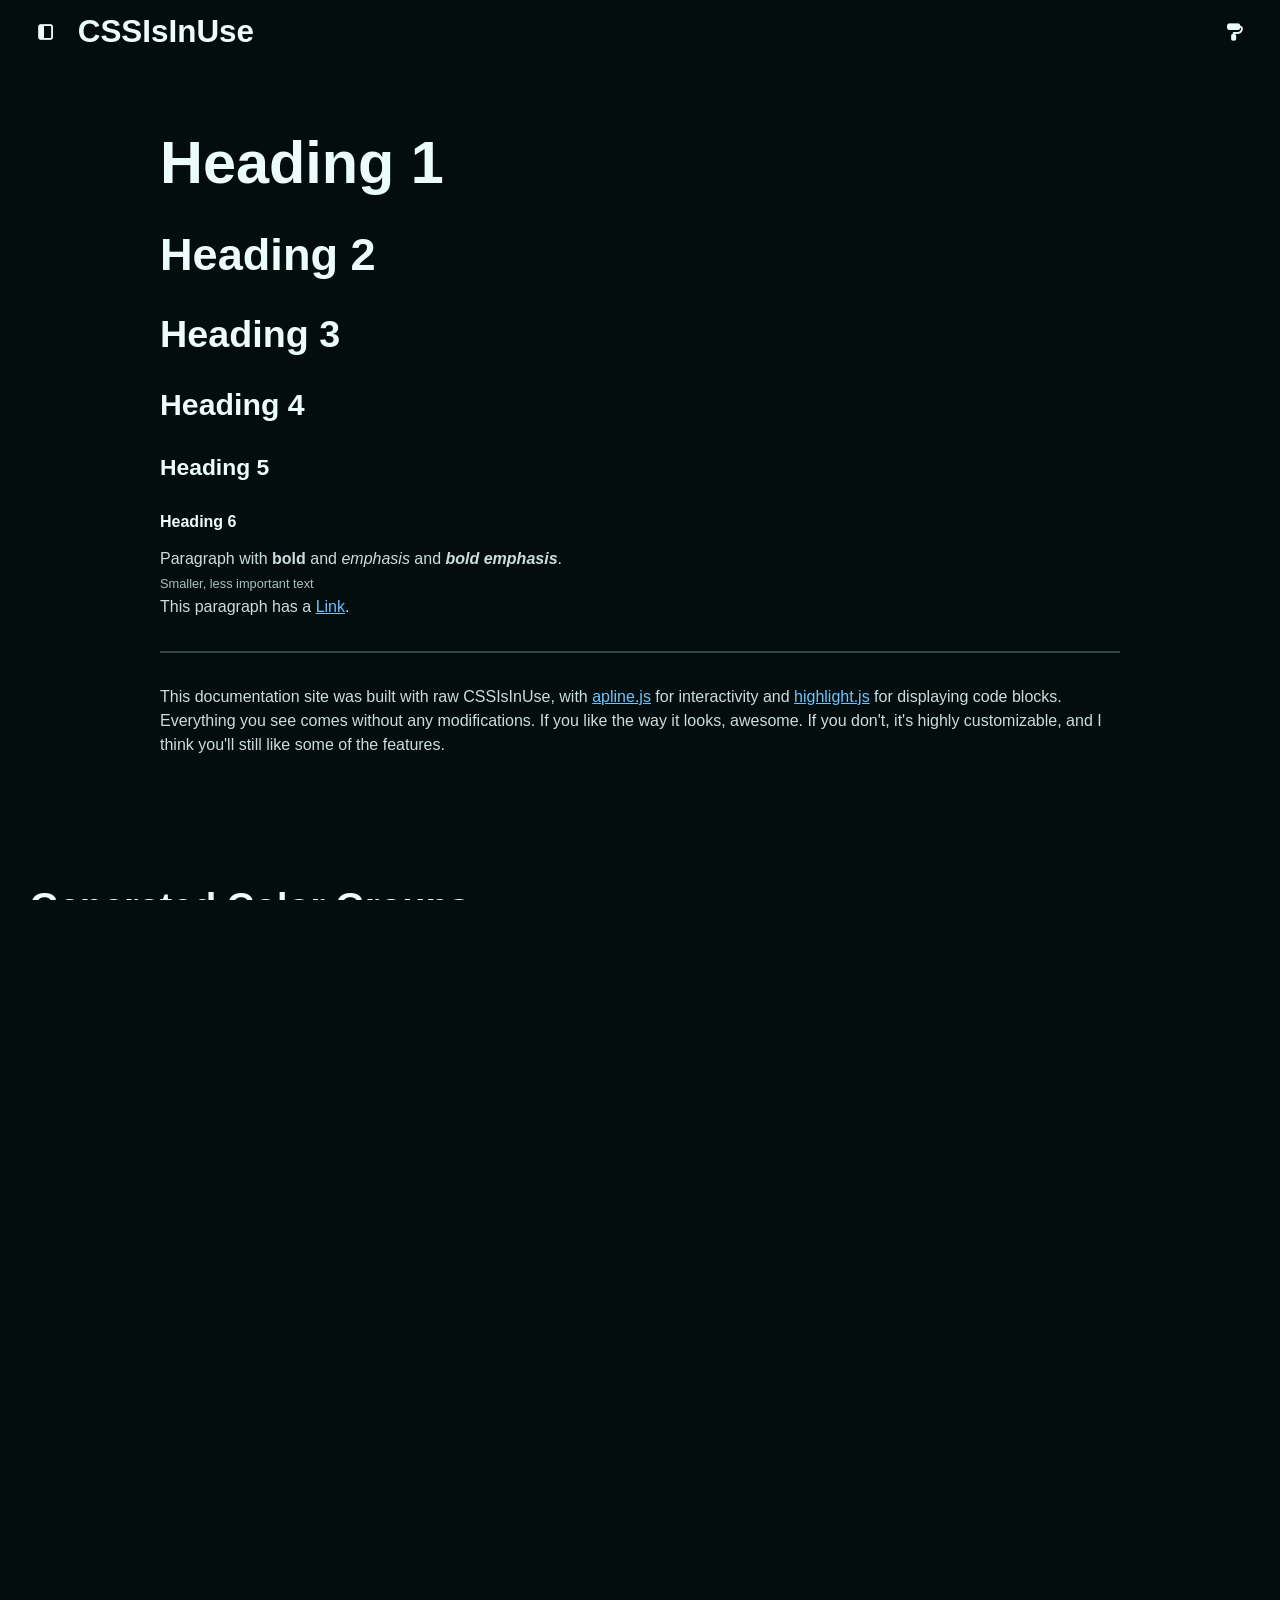
==== kitchen.html @ c2ffe7cc "begin setting up docs" ====
<!DOCTYPE html>
<html lang="en">
  <head>
      <meta charset="UTF-8">
      <meta name="viewport" content="width=device-width, initial-scale=1, shrink-to-fit=no">
      <title>Kitchen Sink</title>
      <link rel="preconnect" href="https://use.typekit.net">
      <link rel="preload" href="https://use.typekit.net/jfz2jeu.css" as="style">
      <link rel="stylesheet" href="https://use.typekit.net/jfz2jeu.css">
      <script src="https://cdn.jsdelivr.net/npm/choices.js/public/assets/scripts/choices.min.js"></script>

      <link rel="stylesheet" href="main.css">
      <link rel="stylesheet" href="integrations.css">

      <script defer src="https://cdn.jsdelivr.net/npm/alpinejs@3.x.x/dist/cdn.min.js"></script>

      <script src="https://cdn.jsdelivr.net/gh/highlightjs/cdn-release@11.12.0/build/highlight.min.js"></script>
      <script src="https://cdn.jsdelivr.net/gh/highlightjs/cdn-release@11.12.0/build/languages/xml.min.js"></script>
      <script src="https://cdn.jsdelivr.net/gh/highlightjs/cdn-release@11.12.0/build/languages/scss.min.js"></script>
      <script>hljs.highlightAll();</script>
      <style>
        .paint {
          padding: var(--padding-base);
          font-weight: bold;
        }
      </style>
  </head>
  <body
    x-data="{ theme: 'dark', scheme: 'default', sidebarOpen: false, sidebarFull: false, current: window.location.hash.substring(1) || 'home' }"
    x-init="sidebarFull = window.innerWidth < 608; if ( sidebarOpen && window.innerWidth < 608 ) { sidebarOpen = false }"
    @resize.window="sidebarFull = window.innerWidth < 608"
    :data-theme="theme"
    :data-scheme="scheme"
  >

    <header class="header">
      <nav class="nav">
        <div class='nav-item'>
          <button
            class="button is-ghost is-icon"
            aria-label="Toggle Sidebar"
            @click="sidebarOpen = !sidebarOpen">
            <span class="icon"><i class="ti ti-layout-sidebar-filled"></i></span></button>
          <button class="logo" @click="current = 'home'">CSSIsInUse</button>
        </div>
        <div class="nav-item">
          <button 
            class="button is-ghost is-icon" 
            aria-label="Toggle Light/Dark Mode" 
            @click="theme = theme === 'light' ? 'dark' : 'light'">
            <span class="icon">
              <i :class="theme === 'light' ? 'ti ti-moon-filled' : 'ti ti-sun-high-filled'"></i>
            </span>
          </button>
          <button
            class="button is-ghost is-icon"
            aria-label="Toggle Color Scheme" 
            @click="scheme = scheme === 'default' ? 'olive' : 'default'">
            <span class="icon"><i class="ti ti-paint-filled"></i></span>
          </button>
        </div>
      </nav>
    </header>

    <main
      class="has-sidebar"
      :class="{ 'open': sidebarOpen, 'full': sidebarFull }"
    >
      <aside id="main-sidebar" class="sidebar">
        <p>Sidebar!</p>
      </aside>

      <div class="main">
        
        <section class="section">
          <div class="container">
            <h1>Heading 1</h1>
            <h2>Heading 2</h2>
            <h3>Heading 3</h3>
            <h4>Heading 4</h4>
            <h5>Heading 5</h5>
            <h6>Heading 6</h6>
            <p>Paragraph with <strong>bold</strong> and <em>emphasis</em> and <strong><em>bold emphasis</em></strong>.</p>
            <p><small>Smaller, less important text</small></p>
            <p>This paragraph has a <a href="#">Link</a>.</p>
            <hr>
            <p>This documentation site was built with raw CSSIsInUse, with <a href="alpinejs.dev/" target="_blank">apline.js</a> for interactivity and <a href="https://highlightjs.org" target="_blank">highlight.js</a> for displaying code blocks.</p>
            <p>Everything you see comes without any modifications. If you like the way it looks, awesome. If you don't, it's highly customizable, and I think you'll still like some of the features.
          </div>
        </section>

        <section class="section">
          <div class="container is-large">
            <h3>Generated Color Groups</h3>
            <div class="block" style="display:grid; grid-template-columns: repeat(8, 1fr); gap: var(--padding-xs); overflow-x:auto;">
              <span class="paint" style="background-color: var(--base-base); color: var(--base-strong);">Base Base</span>
              <span class="paint" style="background-color: var(--base-menu); color: var(--base-strong);">Base Menu</span>
              <span class="paint" style="background-color: var(--base-element); color: var(--base-strong);">Base Element</span>
              <span class="paint" style="background-color: var(--base-top); color: var(--base-strong);">Base Top</span>
              <span class="paint" style="background-color: var(--base-color); color: var(--base-100);">Base Color</span>
              <span class="paint" style="background-color: var(--base-weak); color: var(--base-base);">Base Weak</span>
              <span class="paint" style="background-color: var(--base-text); color: var(--base-base);">Base Text</span>
              <span class="paint" style="background-color: var(--base-strong); color: var(--base-base);">Base Strong</span>

              <span class="paint" style="background-color: var(--primary-base); color: var(--primary-strong);">Primary Base</span>
              <span class="paint" style="background-color: var(--primary-menu); color: var(--primary-strong);">Primary Menu</span>
              <span class="paint" style="background-color: var(--primary-element); color: var(--primary-strong);">Primary Element</span>
              <span class="paint" style="background-color: var(--primary-top); color: var(--primary-strong);">Primary Top</span>
              <span class="paint" style="background-color: var(--primary-color); color: var(--primary-100);">Primary Color</span>
              <span class="paint" style="background-color: var(--primary-weak); color: var(--primary-base);">Primary Weak</span>
              <span class="paint" style="background-color: var(--primary-text); color: var(--primary-base);">Primary Text</span>
              <span class="paint" style="background-color: var(--primary-strong); color: var(--primary-base);">Primary Strong</span>

              <span class="paint" style="background-color: var(--info-base); color: var(--info-strong);">Info Base</span>
              <span class="paint" style="background-color: var(--info-menu); color: var(--info-strong);">Info Menu</span>
              <span class="paint" style="background-color: var(--info-element); color: var(--info-strong);">Info Element</span>
              <span class="paint" style="background-color: var(--info-top); color: var(--info-strong);">Info Top</span>
              <span class="paint" style="background-color: var(--info-color); color: var(--info-100);">Info Color</span>
              <span class="paint" style="background-color: var(--info-weak); color: var(--info-base);">Info Weak</span>
              <span class="paint" style="background-color: var(--info-text); color: var(--info-base);">Info Text</span>
              <span class="paint" style="background-color: var(--info-strong); color: var(--info-base);">Info Strong</span>

              <span class="paint" style="background-color: var(--warning-base); color: var(--warning-strong);">Warning Base</span>
              <span class="paint" style="background-color: var(--warning-menu); color: var(--warning-strong);">Warning Menu</span>
              <span class="paint" style="background-color: var(--warning-element); color: var(--warning-strong);">Warning Element</span>
              <span class="paint" style="background-color: var(--warning-top); color: var(--warning-strong);">Warning Top</span>
              <span class="paint" style="background-color: var(--warning-color); color: var(--warning-100);">Warning Color</span>
              <span class="paint" style="background-color: var(--warning-weak); color: var(--warning-base);">Warning Weak</span>
              <span class="paint" style="background-color: var(--warning-text); color: var(--warning-base);">Warning Text</span>
              <span class="paint" style="background-color: var(--warning-strong); color: var(--warning-base);">Warning Strong</span>

              <span class="paint" style="background-color: var(--danger-base); color: var(--danger-strong);">Danger Base</span>
              <span class="paint" style="background-color: var(--danger-menu); color: var(--danger-strong);">Danger Menu</span>
              <span class="paint" style="background-color: var(--danger-element); color: var(--danger-strong);">Danger Element</span>
              <span class="paint" style="background-color: var(--danger-top); color: var(--danger-strong);">Danger Top</span>
              <span class="paint" style="background-color: var(--danger-color); color: var(--danger-100);">Danger Color</span>
              <span class="paint" style="background-color: var(--danger-weak); color: var(--danger-base);">Danger Weak</span>
              <span class="paint" style="background-color: var(--danger-text); color: var(--danger-base);">Danger Text</span>
              <span class="paint" style="background-color: var(--danger-strong); color: var(--danger-base);">Danger Strong</span>

              <span class="paint" style="background-color: var(--success-base); color: var(--success-strong);">Success Base</span>
              <span class="paint" style="background-color: var(--success-menu); color: var(--success-strong);">Success Menu</span>
              <span class="paint" style="background-color: var(--success-element); color: var(--success-strong);">Success Element</span>
              <span class="paint" style="background-color: var(--success-top); color: var(--success-strong);">Success Top</span>
              <span class="paint" style="background-color: var(--success-color); color: var(--success-100);">Success Color</span>
              <span class="paint" style="background-color: var(--success-weak); color: var(--success-base);">Success Weak</span>
              <span class="paint" style="background-color: var(--success-text); color: var(--success-base);">Success Text</span>
              <span class="paint" style="background-color: var(--success-strong); color: var(--success-base);">Success Strong</span>

              <span class="paint" style="background-color: var(--greyscale-base); color: var(--greyscale-strong);">Greyscale Base</span>
              <span class="paint" style="background-color: var(--greyscale-menu); color: var(--greyscale-strong);">Greyscale Menu</span>
              <span class="paint" style="background-color: var(--greyscale-element); color: var(--greyscale-strong);">Greyscale Element</span>
              <span class="paint" style="background-color: var(--greyscale-top); color: var(--greyscale-strong);">Greyscale Top</span>
              <span class="paint" style="background-color: var(--greyscale-color); color: var(--greyscale-100);">Greyscale Color</span>
              <span class="paint" style="background-color: var(--greyscale-weak); color: var(--greyscale-base);">Greyscale Weak</span>
              <span class="paint" style="background-color: var(--greyscale-text); color: var(--greyscale-base);">Greyscale Text</span>
              <span class="paint" style="background-color: var(--greyscale-strong); color: var(--greyscale-base);">Greyscale Strong</span>
            </div>
            <h3>Hardcoded Variable Colors</h3>
            <div class="block" style="display:grid; grid-template-columns: repeat(8, 1fr); gap: var(--padding-xs); overflow-x:auto;">
              <span class="paint" style="background-color: var(--black); color: var(--white);">Black</span>
              <span class="paint" style="background-color: var(--white); color: var(--black);">White</span>
            </div>
            <h3>Unused Generated Colors</h3>
            <div class="block" style="display:grid; grid-template-columns: repeat(8, 1fr); gap: var(--padding-xs); overflow-x:auto;">
              <span class="paint" style="background-color: var(--base-muted); color: var(--base-strong);">Base Muted</span>
              <span class="paint" style="background-color: var(--base-vivid); color: var(--base-base);">Base Vivid</span>
              <span class="paint" style="background-color: var(--primary-muted); color: var(--primary-strong);">Primary Muted</span>
              <span class="paint" style="background-color: var(--primary-vivid); color: var(--primary-base);">Primary Vivid</span>
              <span class="paint" style="background-color: var(--info-muted); color: var(--info-strong);">Info Muted</span>
              <span class="paint" style="background-color: var(--info-vivid); color: var(--info-base);">Info Vivid</span>
              <span class="paint" style="background-color: var(--warning-muted); color: var(--warning-strong);">Warning Muted</span>
              <span class="paint" style="background-color: var(--warning-vivid); color: var(--warning-base);">Warning Vivid</span>
              <span class="paint" style="background-color: var(--danger-muted); color: var(--danger-strong);">Danger Muted</span>
              <span class="paint" style="background-color: var(--danger-vivid); color: var(--danger-base);">Danger Vivid</span>
              <span class="paint" style="background-color: var(--success-muted); color: var(--success-strong);">Success Muted</span>
              <span class="paint" style="background-color: var(--success-vivid); color: var(--success-base);">Success Vivid</span>
              <span class="paint" style="background-color: var(--greyscale-muted); color: var(--greyscale-strong);">Greyscale Muted</span>
              <span class="paint" style="background-color: var(--greyscale-vivid); color: var(--greyscale-base);">Greyscale Vivid</span>
            </div>
          </div>
        </section>
        
        

        <section class="section is-small">
          <h3>Cards</h3>
          <div class="container">
            <h4>Colored</h4>
            <div class="columns">
              <div class="card">
                <p>This is a card</p>
              </div>
              <div class="card is-top">
                <p>This is a card</p>
              </div>
              <div class="card is-primary">
                <p>This is a card</p>
              </div>
              <div class="card is-primary is-top">
                <p>This is a card</p>
              </div>
              <div class="card is-info">
                <p>This is a card</p>
              </div>
              <div class="card is-info is-top">
                <p>This is a card</p>
              </div>
              <div class="card is-warning">
                <p>This is a card</p>
              </div>
              <div class="card is-warning is-top">
                <p>This is a card</p>
              </div>
              <div class="card is-danger">
                <p>This is a card</p>
              </div>
              <div class="card is-danger is-top">
                <p>This is a card</p>
              </div>
              <div class="card is-success">
                <p>This is a card</p>
              </div>
              <div class="card is-success is-top">
                <p>This is a card</p>
              </div>
              <div class="card is-greyscale">
                <p>This is a card</p>
              </div>
              <div class="card is-greyscale is-top">
                <p>This is a card</p>
              </div>
            </div>
            <h4>XS Padding</h4>
            <div class="card is-info is-top is-xs">
              <p>A card can have any element inside of it</p>
            </div>
            <h4>Small Padding</h4>
            <div class="card is-success is-small group is-centered">
              <p>Including a </p> <button class="button">Button</button>
            </div>
            <h4>Large Padding</h4>
            <div class="card is-warning is-top is-large group">
              <p>Or a </p> <span class="chip is-danger">Chip</span>
            </div>
            <h4>XL Padding</h4>
            <div class="card is-primary is-xl">
              <p>Or whatever else!</p>
            </div>
          </div>
        </section>

        <section class="section is-small">
          <h3>Icons</h3>
          <div class="container is-min">
            <h4>Inherit/Strong/Text/Weak/Color</h4>
            <div class="group">
              <div class="icon"><i class="ti ti-user-filled"></i></div>
              <div class="icon is-strong"><i class="ti ti-user-filled"></i></div>
              <div class="icon is-text"><i class="ti ti-user-filled"></i></div>
              <div class="icon is-weak"><i class="ti ti-user-filled"></i></div>
              <div class="icon is-color"><i class="ti ti-user-filled"></i></div>
            </div>
            <h4>Colors</h4>
            <div class="group">
              <div class="icon is-info is-weak"><i class="ti ti-user-filled"></i></div>
              <div class="icon is-primary is-strong"><i class="ti ti-user-filled"></i></div>
              <div class="icon is-warning is-text"><i class="ti ti-user-filled"></i></div>
              <div class="icon is-danger is-weak"><i class="ti ti-user-filled"></i></div>
              <div class="icon is-success is-color"><i class="ti ti-user-filled"></i></div>
            </div>
            <h4>Small</h4>
            <div class="group">
              <div class="icon is-primary is-color is-small"><i class="ti ti-user-filled"></i></div>
              <div class="icon is-warning is-text is-small"><i class="ti ti-user-filled"></i></div>
              <div class="icon is-success is-weak is-small"><i class="ti ti-user-filled"></i></div>
              <div class="icon is-info is-color is-small"><i class="ti ti-user-filled"></i></div>
            </div>
            <h4>Large</h4>
            <div class="group">
              <div class="icon is-primary is-color is-large"><i class="ti ti-user-filled"></i></div>
              <div class="icon is-warning is-text is-large"><i class="ti ti-user-filled"></i></div>
              <div class="icon is-success is-weak is-large"><i class="ti ti-user-filled"></i></div>
              <div class="icon is-info is-color is-large"><i class="ti ti-user-filled"></i></div>
            </div>
            <h4>XL</h4>
            <div class="group">
              <div class="icon is-primary is-color is-xl"><i class="ti ti-user-filled"></i></div>
              <div class="icon is-warning is-text is-xl"><i class="ti ti-user-filled"></i></div>
              <div class="icon is-success is-weak is-xl"><i class="ti ti-user-filled"></i></div>
              <div class="icon is-info is-color is-xl"><i class="ti ti-user-filled"></i></div>
            </div>
          </div>
        </section>

        <section class="section is-small">
          <h3>Buttons</h3>
          <div class="container">
            <h4>Colored</h4>
            <div class="group">
              <button class="button">Button</button>
              <button class="button" disabled>Button</button>

              <button class="button is-primary">Button</button>
              <button class="button is-primary" disabled>Button</button>

              <button class="button is-info">Button</button>
              <button class="button is-info" disabled>Button</button>

              <button class="button is-warning">Button</button>
              <button class="button is-warning" disabled>Button</button>

              <button class="button is-danger">Button</button>
              <button class="button is-danger" disabled>Button</button>

              <button class="button is-success">Button</button>
              <button class="button is-success" disabled>Button</button>

              <button class="button is-greyscale">Button</button>
              <button class="button is-greyscale" disabled>Button</button>
            </div>
            <h4>Ghost</h4>
            <div class="group">
              <button class="button is-ghost">Button</button>
              <button class="button is-ghost" disabled>Button</button>
              <button class="button is-ghost is-info">Button</button>
            </div>
            <h4>Hoverable</h4>
            <div class="group">
              <button class="button is-hoverable">Button</button>
              <button class="button is-hoverable is-info" disabled>Button</button>
              <button class="button is-hoverable is-primary">Button</button>
            </div>
            <h4>Active</h4>
            <div class="group">
              <button class="button is-active">Button</button>
              <button class="button is-active is-warning" disabled>Button</button>
              <button class="button is-active is-success">Button</button>
              <button class="button is-ghost is-info is-active">Button</button>
            </div>
            <h4>Small</h4>
            <div class="group">
              <button class="button is-small">Button</button>
              <button class="button is-small" disabled>Button</button>
              <button class="button is-small is-primary">Button</button>
              <button class="button is-small is-ghost is-danger">Button</button>
              <button class="button is-small is-hoverable is-greyscale">Button</button>
              <button class="button is-small is-active is-success">Button</button>
            </div>
            <h4>Large</h4>
            <div class="group">
              <button class="button is-large">Button</button>
              <button class="button is-large" disabled>Button</button>
              <button class="button is-large is-primary">Button</button>
              <button class="button is-large is-ghost is-danger">Button</button>
              <button class="button is-large is-hoverable is-greyscale">Button</button>
              <button class="button is-large is-active is-success">Button</button>
            </div>
            <h4>XL</h4>
            <div class="group">
              <button class="button is-xl">Button</button>
              <button class="button is-xl" disabled>Button</button>
              <button class="button is-xl is-primary">Button</button>
              <button class="button is-xl is-ghost is-danger">Button</button>
              <button class="button is-xl is-hoverable is-greyscale">Button</button>
              <button class="button is-xl is-active is-success">Button</button>
            </div>
            <h4>Addons</h4>
            <div class="group has-addons">
              <button class="button">Button</button>
              <button class="button is-primary">Button</button>
              <button class="button is-warning" disabled>Button</button>
              <button class="button is-info is-ghost">Button</button>
              <button class="button is-success light">Button</button>
            </div>
            <h4>With Icon</h4>
            <div class="group">
              <button class="button"><span class=""><i class="ti ti-info-circle"></i></span> No .icon</button>
              <button class="button is-warning"><span class="icon"><i class="ti ti-info-circle"></i></span> No .group</button>
              <button class="button is-info"><span class="group"><span class="icon"><i class="ti ti-info-circle"></i></span>Has both!</span></button>
              <button class="button">
                <span class="group">
                  <span class="icon text-warning-500"><i class="ti ti-info-circle"></i>
                  </span>
                  <span>Custom Color</span>
                </span>
              </button>
            </div>
            <h4>Dark/Light Mode Switcher</h4>
            <div class="group has-addons">
              <button class="button is-small is-active"><span class="icon"><i class="ti ti-circle ti-dark"></i></span></button>
              <button class="button is-small is-hoverable"><span class="icon"><i class="ti ti-brightness-filled"></i></span></button>
              <button class="button is-small is-hoverable"><span class="icon"><i class="ti ti-circle-filled ti-light"></i></span></button>
            </div>
          </div>
        </section>

        <section class="section is-small">
          <h3>Inputs</h3>
          <div class="container is-small">
            <div class="field">
              <label for="example1" class="label">Default</label>
              <input id="example1" class="input">
            </div>
            <div class="field">
              <label for="example2" class="label">Disabled</label>
              <input id="example2" class="input" disabled>
            </div>
            <div class="field is-info">
              <label for="example3" class="label">Colored</label>
              <input id="example3" class="input">
            </div>
            <div class="field is-warning">
              <label for="example4" class="label">Notification</label>
              <input id="example4" class="input">
              <div class="notification quiet">
                <p>Some Warning</p>
              </div>
            </div>
            <div class="field is-primary">
              <label for="example5" class="label">Small</label>
              <input id="example5" class="input is-small">
            </div>
            <div class="field">
              <label for="example6" class="label">Password</label>
              <input id="example6" class="input" type="password">
            </div>
            <div class="field">
              <label for="example7" class="label">Addons</label>
              <div class="group has-addons no-wrap">
                <input id="example7" class="input" placeholder="First Name">
                <input id="example7" class="input" placeholder="Last Name">
                <button class="button is-info is-hoverable">Submit</button>
              </div>
            </div>
            <div class="field">
              <label for="ta-example-1" class="label">Textarea</label>
              <textarea id="ta-example-1" class="textarea"></textarea>
            </div>
            <div class="field is-info">
              <label for="ta-example-2" class="label">Textarea Small</label>
              <textarea id="ta-example-2" class="textarea is-small" placeholder="Placeholder Text"></textarea>
            </div>
            <div class="field">
              <label for="ta-example-3" class="label">Textarea Large</label>
              <textarea id="ta-example-3" class="textarea is-large" disabled>Already filled in text</textarea>
            </div>
            <div class="field">
              <label class="label" for="choices-multiple-remove-button">With remove button</label>
              <select
                class="form-control"
                name="choices-multiple-remove-button"
                id="choices-multiple-remove-button"
                placeholder="This is a placeholder"
                multiple
              >
                <option value="Choice 1" selected>Choice 1</option>
                <option value="Choice 2">Choice 2</option>
                <option value="Choice 3">Choice 3</option>
                <option value="Choice 4">Choice 4</option>
              </select>
            </div>
            <div class="field is-info">
              <label class="label" for="choices-multiple-groups">Option groups</label>
              <select
                class="form-control"
                name="choices-multiple-groups"
                id="choices-multiple-groups"
                placeholder="This is a placeholder"
                multiple
              >
                <option value="">Choose a city</option>
                <optgroup label="UK">
                  <option value="London">London</option>
                  <option value="Manchester">Manchester</option>
                  <option value="Liverpool">Liverpool</option>
                </optgroup>
                <optgroup label="FR">
                  <option value="Paris">Paris</option>
                  <option value="Lyon">Lyon</option>
                  <option value="Marseille">Marseille</option>
                </optgroup>
                <optgroup label="DE" disabled>
                  <option value="Hamburg">Hamburg</option>
                  <option value="Munich">Munich</option>
                  <option value="Berlin">Berlin</option>
                </optgroup>
                <optgroup label="US">
                  <option value="New York">New York</option>
                  <option value="Washington" disabled>Washington</option>
                  <option value="Michigan">Michigan</option>
                </optgroup>
                <optgroup label="SP">
                  <option value="Madrid">Madrid</option>
                  <option value="Barcelona">Barcelona</option>
                  <option value="Malaga">Malaga</option>
                </optgroup>
                <optgroup label="CA">
                  <option value="Montreal">Montreal</option>
                  <option value="Toronto">Toronto</option>
                  <option value="Vancouver">Vancouver</option>
                </optgroup>
              </select>
            </div>
            <div class="field">
              <label class="label" id="choices-single-default-label" for="choices-single-default">Default</label>
              <select
                class="form-control"
                data-trigger
                name="choices-single-default"
                id="choices-single-default"
                placeholder="This is a search placeholder"
              >
                <option value="">This is a placeholder</option>
                <option value="Choice 1">Choice 1</option>
                <option value="Choice 2">Choice 2</option>
                <option value="Choice 3">Choice 3</option>
              </select>
            </div>
            <div class="field">
              <label class="checkbox">
                <input type="checkbox" />
                Remember me
              </label>
            </div>
            <div class="field">
              <label class="radio">
                <input type="radio" />
                Don't Remember Me
              </label>
            </div>
            <div class="field">
              <div class="group is-large-gap">
                <label class="checkbox is-primary">
                  <input type="checkbox" checked/>
                  Checkbox 1
                </label>
                <label class="checkbox" disabled>
                  <input type="checkbox" checked disabled />
                  Checkbox 2
                </label>
                <label class="checkbox is-info">
                  <input type="checkbox" checked />
                  Checkbox 3
                </label>
              </div>
            </div>
            <div class="field">
              <div class="group is-large-gap">
                <label class="radio is-primary">
                  <input type="radio" name="barfoo" checked />
                  Radio 1
                </label>
                <label class="radio" disabled>
                  <input type="radio" name="barfoo" disabled />
                  Radio 2
                </label>
                <label class="radio is-info">
                  <input type="radio" name="barfoo" />
                  Radio 3
                </label>
              </div>
            </div>
          </div>
          <script>
            document.addEventListener('DOMContentLoaded', function() {
              var genericExamples = document.querySelectorAll('[data-trigger]');
              for (i = 0; i < genericExamples.length; ++i) {
                var element = genericExamples[i];
                new Choices(element, {
                  allowHTML: true,
                  placeholderValue: 'This is a placeholder set in the config',
                  searchPlaceholderValue: 'This is a search placeholder',
                });
              }

              var multipleDefault = new Choices(
                document.getElementById('choices-multiple-groups'),
                { allowHTML: true }
              );

              var multipleCancelButton = new Choices(
                '#choices-multiple-remove-button',
                {
                  allowHTML: true,
                  removeItemButton: true,
                }
              );
            });
          </script>
        </section>

        <section class="section is-small">
          <h3>Tables</h3>
          <div class="container">
            <h4>Colored</h4>
            <div class="columns">
              <table>
                <thead>
                  <tr>
                    <th>Header 1</th>
                    <th>Header 2</th>
                    <th>Header 3</th>
                  </tr>
                </thead>
                <tbody>
                  <tr>
                    <td>Test Data 1</td>
                    <td>Test Data 2</td>
                    <td>Test Data 3</td>
                  </tr>
                  <tr>
                    <td>Test Data 1</td>
                    <td>Test Data 2</td>
                    <td>Test Data 3</td>
                  </tr>
                </tbody>
                <tfoot>
                  <tr>
                    <td>Foot 1</td>
                    <td>Foot 2</td>
                    <td>Foot 3</td>
                  </tr>
                </tfoot>
              </table>
              
              <table class="is-primary">
                <thead>
                  <tr>
                    <th>Header 1</th>
                    <th>Header 2</th>
                    <th>Header 3</th>
                  </tr>
                </thead>
                <tbody>
                  <tr>
                    <td>Test Data 1</td>
                    <td>Test Data 2</td>
                    <td>Test Data 3</td>
                  </tr>
                  <tr>
                    <td>Test Data 1</td>
                    <td>Test Data 2</td>
                    <td>Test Data 3</td>
                  </tr>
                </tbody>
                <tfoot>
                  <tr>
                    <td>Foot 1</td>
                    <td>Foot 2</td>
                    <td>Foot 3</td>
                  </tr>
                </tfoot>
              </table>

              <table class="is-info">
                <thead>
                  <tr>
                    <th>Header 1</th>
                    <th>Header 2</th>
                    <th>Header 3</th>
                  </tr>
                </thead>
                <tbody>
                  <tr>
                    <td>Test Data 1</td>
                    <td>Test Data 2</td>
                    <td>Test Data 3</td>
                  </tr>
                  <tr>
                    <td>Test Data 1</td>
                    <td>Test Data 2</td>
                    <td>Test Data 3</td>
                  </tr>
                </tbody>
                <tfoot>
                  <tr>
                    <td>Foot 1</td>
                    <td>Foot 2</td>
                    <td>Foot 3</td>
                  </tr>
                </tfoot>
              </table>

              <table class="is-warning">
                <thead>
                  <tr>
                    <th>Header 1</th>
                    <th>Header 2</th>
                    <th>Header 3</th>
                  </tr>
                </thead>
                <tbody>
                  <tr>
                    <td>Test Data 1</td>
                    <td>Test Data 2</td>
                    <td>Test Data 3</td>
                  </tr>
                  <tr>
                    <td>Test Data 1</td>
                    <td>Test Data 2</td>
                    <td>Test Data 3</td>
                  </tr>
                </tbody>
                <tfoot>
                  <tr>
                    <td>Foot 1</td>
                    <td>Foot 2</td>
                    <td>Foot 3</td>
                  </tr>
                </tfoot>
              </table>

              <table class="is-danger">
                <thead>
                  <tr>
                    <th>Header 1</th>
                    <th>Header 2</th>
                    <th>Header 3</th>
                  </tr>
                </thead>
                <tbody>
                  <tr>
                    <td>Test Data 1</td>
                    <td>Test Data 2</td>
                    <td>Test Data 3</td>
                  </tr>
                  <tr>
                    <td>Test Data 1</td>
                    <td>Test Data 2</td>
                    <td>Test Data 3</td>
                  </tr>
                </tbody>
                <tfoot>
                  <tr>
                    <td>Foot 1</td>
                    <td>Foot 2</td>
                    <td>Foot 3</td>
                  </tr>
                </tfoot>
              </table>

              <table class="is-success">
                <thead>
                  <tr>
                    <th>Header 1</th>
                    <th>Header 2</th>
                    <th>Header 3</th>
                  </tr>
                </thead>
                <tbody>
                  <tr>
                    <td>Test Data 1</td>
                    <td>Test Data 2</td>
                    <td>Test Data 3</td>
                  </tr>
                  <tr>
                    <td>Test Data 1</td>
                    <td>Test Data 2</td>
                    <td>Test Data 3</td>
                  </tr>
                </tbody>
                <tfoot>
                  <tr>
                    <td>Foot 1</td>
                    <td>Foot 2</td>
                    <td>Foot 3</td>
                  </tr>
                </tfoot>
              </table>

              <table class="is-greyscale">
                <thead>
                  <tr>
                    <th>Header 1</th>
                    <th>Header 2</th>
                    <th>Header 3</th>
                  </tr>
                </thead>
                <tbody>
                  <tr>
                    <td>Test Data 1</td>
                    <td>Test Data 2</td>
                    <td>Test Data 3</td>
                  </tr>
                  <tr>
                    <td>Test Data 1</td>
                    <td>Test Data 2</td>
                    <td>Test Data 3</td>
                  </tr>
                </tbody>
                <tfoot>
                  <tr>
                    <td>Foot 1</td>
                    <td>Foot 2</td>
                    <td>Foot 3</td>
                  </tr>
                </tfoot>
              </table>
            </div>
            <h4>Striped</h4>
            <div class="columns">
              <table class="is-info is-striped">
                <thead>
                  <tr>
                    <th>Header 1</th>
                    <th>Header 2</th>
                    <th>Header 3</th>
                  </tr>
                </thead>
                <tbody>
                  <tr>
                    <td>Test Data 1</td>
                    <td>Test Data 2</td>
                    <td>Test Data 3</td>
                  </tr>
                  <tr>
                    <td>Test Data 1</td>
                    <td>Test Data 2</td>
                    <td>Test Data 3</td>
                  </tr>
                  <tr>
                    <td>Test Data 1</td>
                    <td>Test Data 2</td>
                    <td>Test Data 3</td>
                  </tr>
                  <tr>
                    <td>Test Data 1</td>
                    <td>Test Data 2</td>
                    <td>Test Data 3</td>
                  </tr>
                </tbody>
                <tfoot>
                  <tr>
                    <td>Foot 1</td>
                    <td>Foot 2</td>
                    <td>Foot 3</td>
                  </tr>
                </tfoot>
              </table>

              <table class="is-striped">
                <thead>
                  <tr>
                    <th>Header 1</th>
                    <th>Header 2</th>
                    <th>Header 3</th>
                  </tr>
                </thead>
                <tbody>
                  <tr>
                    <td>Test Data 1</td>
                    <td>Test Data 2</td>
                    <td>Test Data 3</td>
                  </tr>
                  <tr>
                    <td>Test Data 1</td>
                    <td>Test Data 2</td>
                    <td>Test Data 3</td>
                  </tr>
                  <tr>
                    <td>Test Data 1</td>
                    <td>Test Data 2</td>
                    <td>Test Data 3</td>
                  </tr>
                  <tr>
                    <td>Test Data 1</td>
                    <td>Test Data 2</td>
                    <td>Test Data 3</td>
                  </tr>
                </tbody>
                <tfoot>
                  <tr>
                    <td>Foot 1</td>
                    <td>Foot 2</td>
                    <td>Foot 3</td>
                  </tr>
                </tfoot>
              </table>
            </div>
            <h4>Color/Active Cells and Rows</h4>
            <div class="columns">
              <table class="is-primary">
                <thead>
                  <tr>
                    <th>Header 1</th>
                    <th>Header 2</th>
                    <th>Header 3</th>
                  </tr>
                </thead>
                <tbody>
                  <tr>
                    <td>Test Data 1</td>
                    <td class="is-active">Test Data 2</td>
                    <td>Test Data 3</td>
                  </tr>
                  <tr>
                    <td>Test Data 1</td>
                    <td>Test Data 2</td>
                    <td>Test Data 3</td>
                  </tr>
                  <tr class="is-active">
                    <td>Test Data 1</td>
                    <td>Test Data 2</td>
                    <td>Test Data 3</td>
                  </tr>
                  <tr>
                    <td>Test Data 1</td>
                    <td>Test Data 2</td>
                    <td>Test Data 3</td>
                  </tr>
                </tbody>
                <tfoot>
                  <tr>
                    <td>Foot 1</td>
                    <td>Foot 2</td>
                    <td>Foot 3</td>
                  </tr>
                </tfoot>
              </table>

              <table>
                <thead>
                  <tr>
                    <th>Header 1</th>
                    <th>Header 2</th>
                    <th>Header 3</th>
                  </tr>
                </thead>
                <tbody>
                  <tr>
                    <td>Test Data 1</td>
                    <td>Test Data 2</td>
                    <td>Test Data 3</td>
                  </tr>
                  <tr class="is-active">
                    <td>Test Data 1</td>
                    <td>Test Data 2</td>
                    <td>Test Data 3</td>
                  </tr>
                  <tr>
                    <td>Test Data 1</td>
                    <td>Test Data 2</td>
                    <td>Test Data 3</td>
                  </tr>
                  <tr>
                    <td>Test Data 1</td>
                    <td>Test Data 2</td>
                    <td>Test Data 3</td>
                  </tr>
                </tbody>
                <tfoot>
                  <tr>
                    <td>Foot 1</td>
                    <td>Foot 2</td>
                    <td>Foot 3</td>
                  </tr>
                </tfoot>
              </table>
            </div>
            <h4>No Table Head/Foot</h4>
            <table>
              <tbody>
                <tr>
                  <td>Test Data 1</td>
                  <td>Test Data 2</td>
                  <td>Test Data 3</td>
                </tr>
                <tr>
                  <td>Test Data 1</td>
                  <td>Test Data 2</td>
                  <td>Test Data 3</td>
                </tr>
                <tr>
                  <td>Test Data 1</td>
                  <td>Test Data 2</td>
                  <td>Test Data 3</td>
                </tr>
              </tbody>
            </table>
            <h4>Mixemup</h4>
            <table class="is-success is-striped">
              <thead>
                <tr>
                  <th>This is a header</th>
                  <th class="is-active">This header is important</th>
                  <th><abbr>WTF</abbr></th>
                </tr>
              </thead>
              <tbody>
                <tr>
                  <td>This is some table data</td>
                  <td><span class="group"><span class="icon"><i class="ti ti-crown"></i></span><span>Crown me</span></span></td>
                  <td><button class="button">Woah!</button></td>
                </tr>
                <tr class="is-warning">
                  <td>This is some table data</td>
                  <td><span class="group"><span class="icon"><i class="ti ti-crown"></i></span><span>Crown me</span></span></td>
                  <td><button class="button">Woah!</button></td>
                </tr>
                <tr class="is-base">
                  <td class="is-danger">This is some table data</td>
                  <td class="is-info is-color"><span class="group"><span class="icon"><i class="ti ti-crown"></i></span><span>Crown me</span></span></td>
                  <td><button class="button is-primary">Woah!</button></td>
                </tr>
              </tbody>
              <tfoot>
                <tr>
                  <td>Only one cell in the footer...</td>
                </tr>
              </tfoot>
            </table>
          </div>
        </section>

        <section class="section is-small">
          <h3>Modals</h3>
          <div class="container is-small">
            <div class="group">
              <div x-data="{ active: false }">
                <button
                  class="button"
                  @click="active = !active">
                  Launch Modal</button>
                <div class="modal" :class="{ 'is-active' : active }">
                  <section class="section container is-element is-small">
                    <h2>Modal!</h2>
                    <button
                      class="button"
                      @click="active = !active">
                      Close Modal</button>
                  </section>
                </div>
              </div>
              <div x-data="{ active: false }">
                <button
                  class="button"
                  @click="active = !active">
                  Nothing in it except for close button</button>
                <div class="modal is-centered" :class="{ 'is-active' : active }">
                  <button
                    class="button is-icon is-primary is-active"
                    aria-label="Close Modal"
                    @click="active = !active">
                    <i class="ti ti-x"></i></button>
                </div>
              </div>
              <div x-data="{ active: false }">
                <button
                  class="button"
                  @click="active = !active">
                  Really long modal</button>
                <div class="modal" :class="{ 'is-active' : active }">
                  <section class="section container is-element is-small">
                    <h2>Lorem ipsum dolor sit amet, consectetur adipiscing elit, sed do eiusmod tempor incididunt ut labore et dolore magna aliqua. Ut enim ad minim veniam, quis nostrud exercitation ullamco laboris nisi ut aliquip ex ea commodo consequat. Duis aute irure dolor in reprehenderit in voluptate velit esse cillum dolore eu fugiat nulla pariatur. Excepteur sint occaecat cupidatat non proident, sunt in culpa qui officia deserunt mollit anim id est laborum.</h2>
                    <button
                      class="button is-icon is-primary is-active"
                      aria-label="Close Modal"
                      @click="active = !active">
                      <i class="ti ti-x"></i></button>
                  </section>
                </div>
              </div>

              <div x-data="{ active: false }">
                <button
                  class="button"
                  @click="active = !active">
                  Pretty modal</button>
                <div class="modal" :class="{ 'is-active' : active }">
                  <section class="section container is-small is-transparent">
                    <div class="card is-xl">
                      <div class="group is-space-between is-aligned-start">
                        <h3>Login</h3>
                        <button
                          class="button is-icon is-primary is-active"
                          aria-label="Close Modal"
                          @click="active = !active">
                          <i class="ti ti-x"></i></button>
                      </div>
                      <form>
                        <div class="field">
                          <label for="username" class="label">Username</label>
                          <input id="username" class="input">
                        </div>
                        <div class="field">
                          <label for="password" class="label">Username</label>
                          <input id="password" class="input" type="password">
                        </div>
                        <div class="field">
                          <label class="checkbox">
                            <input type="checkbox" />
                            Remember me
                          </label>
                        </div>
                        <input type="submit" class="button is-info" value="Login">
                      </form>
                    </div>
                  </section>
                </div>
              </div>
            </div>
          </div>
        </section>

        <section class="section is-small">
          <h3>Dropdowns</h3>
          <div class="container">
            <h4>Colored</h4>
            <div class="group">

              <div
                class="dropdown"
                x-data="{ active: false }"
                :class="{ 'is-active' : active }"
                @click.outside="active = false"
                @keydown.escape.window="active = false"
              >
                <button
                  class="dropdown-btn button"
                  aria-haspopup="menu"
                  aria-controls="drop-1"
                  @click="active = !active"
                  :class="{ 'is-active' : active }"
                >
                  <span class="group">Test<span class="icon"><i class="ti ti-chevron-down"></i></span></span>
                </button>
                <div class="dropdown-menu" role="menu" id="drop-1">
                  <div class="dropdown-content">
                    <div class="dropdown-item">Simple Dropdown</div>
                  </div>
                </div>
              </div>

              <div
                class="dropdown is-primary"
                x-data="{ active: false }"
                :class="{ 'is-active' : active }"
                @click.outside="active = false"
                @keydown.escape.window="active = false"
              >
                <button
                  class="dropdown-btn button"
                  aria-haspopup="menu"
                  aria-controls="drop-2"
                  @click="active = !active"
                  :class="{ 'is-active' : active }"
                >
                  <span class="group">Test<span class="icon"><i class="ti ti-chevron-down"></i></span></span>
                </button>
                <div class="dropdown-menu" role="menu" id="drop-2">
                  <div class="dropdown-content">
                    <div class="dropdown-item">Simple Dropdown</div>
                  </div>
                </div>
              </div>

              <div
                class="dropdown is-info"
                x-data="{ active: false }"
                :class="{ 'is-active' : active }"
                @click.outside="active = false"
                @keydown.escape.window="active = false"
              >
                <button
                  class="dropdown-btn button"
                  aria-haspopup="menu"
                  aria-controls="drop-3"
                  @click="active = !active"
                  :class="{ 'is-active' : active }"
                >
                  <span class="group">Test<span class="icon"><i class="ti ti-chevron-down"></i></span></span>
                </button>
                <div class="dropdown-menu" role="menu" id="drop-3">
                  <div class="dropdown-content">
                    <div class="dropdown-item">Simple Dropdown</div>
                  </div>
                </div>
              </div>

              <div
                class="dropdown is-warning"
                x-data="{ active: false }"
                :class="{ 'is-active' : active }"
                @click.outside="active = false"
                @keydown.escape.window="active = false"
              >
                <button
                  class="dropdown-btn button"
                  aria-haspopup="menu"
                  aria-controls="drop-4"
                  @click="active = !active"
                  :class="{ 'is-active' : active }"
                >
                  <span class="group">Test<span class="icon"><i class="ti ti-chevron-down"></i></span></span>
                </button>
                <div class="dropdown-menu" role="menu" id="drop-4">
                  <div class="dropdown-content">
                    <div class="dropdown-item">Simple Dropdown</div>
                  </div>
                </div>
              </div>

              <div
                class="dropdown is-danger"
                x-data="{ active: false }"
                :class="{ 'is-active' : active }"
                @click.outside="active = false"
                @keydown.escape.window="active = false"
              >
                <button
                  class="dropdown-btn button"
                  aria-haspopup="menu"
                  aria-controls="drop-5"
                  @click="active = !active"
                  :class="{ 'is-active' : active }"
                >
                  <span class="group">Test<span class="icon"><i class="ti ti-chevron-down"></i></span></span>
                </button>
                <div class="dropdown-menu" role="menu" id="drop-5">
                  <div class="dropdown-content">
                    <div class="dropdown-item">Simple Dropdown</div>
                  </div>
                </div>
              </div>

              <div
                class="dropdown is-success"
                x-data="{ active: false }"
                :class="{ 'is-active' : active }"
                @click.outside="active = false"
                @keydown.escape.window="active = false"
              >
                <button
                  class="dropdown-btn button"
                  aria-haspopup="menu"
                  aria-controls="drop-6"
                  @click="active = !active"
                  :class="{ 'is-active' : active }"
                >
                  <span class="group">Test<span class="icon"><i class="ti ti-chevron-down"></i></span></span>
                </button>
                <div class="dropdown-menu" role="menu" id="drop-6">
                  <div class="dropdown-content">
                    <div class="dropdown-item">Simple Dropdown</div>
                  </div>
                </div>
              </div>

              <div
                class="dropdown is-greyscale"
                x-data="{ active: false }"
                :class="{ 'is-active' : active }"
                @click.outside="active = false"
                @keydown.escape.window="active = false"
              >
                <button
                  class="dropdown-btn button"
                  aria-haspopup="menu"
                  aria-controls="drop-7"
                  @click="active = !active"
                  :class="{ 'is-active' : active }"
                >
                  <span class="group">Test<span class="icon"><i class="ti ti-chevron-down"></i></span></span>
                </button>
                <div class="dropdown-menu" role="menu" id="drop-7">
                  <div class="dropdown-content">
                    <div class="dropdown-item">Simple Dropdown</div>
                  </div>
                </div>
              </div>

            </div>

            <h4>Hoverable</h4>

            <div
              class="dropdown is-hoverable is-success block"
              x-data="{ active: false }"
              :class="{ 'is-active' : active }"
              @click.outside="active = false"
                @keydown.escape.window="active = false"
            >
              <button
                class="dropdown-btn button is-hoverable"
                aria-haspopup="menu"
                aria-controls="drop-8"
                @click="active = !active"
                :class="{ 'is-active' : active }"
              >
                <span class="group">Test<span class="icon"><i class="ti ti-chevron-down"></i></span></span>
              </button>
              <div class="dropdown-menu" role="menu" id="drop-8">
                <div class="dropdown-content">
                  <div class="dropdown-item">Hoverable Dropdown</div>
                </div>
              </div>
            </div>

            <div style="margin-left: auto;">
              <h4>Is Right</h4>

              <div
                class="dropdown is-hoverable is-right is-warning block"
                x-data="{ active: false }"
                :class="{ 'is-active' : active }"
                @click.outside="active = false"
                @keydown.escape.window="active = false"
              >
                <button
                  class="dropdown-btn button is-hoverable"
                  aria-haspopup="menu"
                  aria-controls="drop-9"
                  @click="active = !active"
                  :class="{ 'is-active' : active }"
                >
                  <span class="group">Test<span class="icon"><i class="ti ti-chevron-down"></i></span></span>
                </button>
                <div class="dropdown-menu" role="menu" id="drop-9">
                  <div class="dropdown-content">
                    <div class="dropdown-item">Right aligned dropdown!</div>
                  </div>
                </div>
              </div>
            </div>

            <h4>Is Up</h4>

            <div
              class="dropdown is-hoverable is-up is-primary block"
              x-data="{ active: false }"
              :class="{ 'is-active' : active }"
              @click.outside="active = false"
              @keydown.escape.window="active = false"
            >
              <button
                class="dropdown-btn button is-hoverable"
                aria-haspopup="menu"
                aria-controls="drop-10"
                @click="active = !active"
                :class="{ 'is-active' : active }"
              >
                <span class="group">Test<span class="icon"><i class="ti ti-chevron-down"></i></span></span>
              </button>
              <div class="dropdown-menu" role="menu" id="drop-10">
                <div class="dropdown-content">
                  <div class="dropdown-item">Up aligned dropdown!</div>
                </div>
              </div>
            </div>

            <h4>Can be filled with whatever</h4>

            <div
              class="dropdown is-hoverable is-info block"
              x-data="{ active: false }"
              :class="{ 'is-active' : active }"
              @click.outside="active = false"
              @keydown.escape.window="active = false"
            >
              <button
                class="dropdown-btn button is-hoverable"
                aria-haspopup="menu"
                aria-controls="drop-11"
                @click="active = !active"
                :class="{ 'is-active' : active }"
              >
                <span class="group">Test<span class="icon"><i class="ti ti-chevron-down"></i></span></span>
              </button>
              <div class="dropdown-menu" role="menu" id="drop-11">
                <div class="dropdown-content">
                  <a class="dropdown-item" href="#">1 Link</a>
                  <a class="dropdown-item" href="#">2 Link</a>
                  <a class="dropdown-item" href="#"><small>Small link?</small></a>
                  <hr>
                  <p class="dropdown-item">And a bunch of text!</p>
                  <img src="https://www.perfect-fit.co.uk/sites/g/files/fnmzdf6431/files/2024-10/kitten-sitting-on-sofa_1685973713762.png">
                  <h4 class="dropdown-item">Was that a picture?!</h4>
                  <a class="dropdown-item" href="#">Link to the picture :)</a>
                </div>
              </div>
            </div>

            <h4>Small</h4>

            <div
              class="dropdown is-small is-danger block"
              x-data="{ active: false }"
              :class="{ 'is-active' : active }"
              @click.outside="active = false"
              @keydown.escape.window="active = false"
            >
              <button
                class="dropdown-btn button is-small"
                aria-haspopup="menu"
                aria-controls="drop-12"
                @click="active = !active"
                :class="{ 'is-active' : active }"
              >
                <span class="group">Test<span class="icon is-small"><i class="ti ti-chevron-down"></i></span></span>
              </button>
              <div class="dropdown-menu" role="menu" id="drop-12">
                <div class="dropdown-content">
                  <div class="dropdown-item">Small Dropdown</div>
                </div>
              </div>
            </div>

            <h4>Different trigger</h4>

            <div class="dropdown is-tooltip block">
              <p id="drop-13">
              Doesn't have to be a button
              </p>
              <div class="dropdown-menu" id="drop-13">
                <div class="dropdown-content">
                  <div class="dropdown-item">Take away the javascript and this is a hoverable and interactive tooltip you can place any element inside of!</div>
                  <hr>
                  <div class="dropdown-item"><span class="group align-start"><span class="icon is-warning is-weak"><i class="ti ti-exclamation-circle"></i></span>If there are any interactive elements including links or buttons, this is not a true "tooltip" for accessibility, and should still be considered an aria menu.</span></div>
                </div>
              </div>
            </div>

            <h4>Hamburger Menu</h4>

            <div
              class="dropdown block"
              style="color: var(--color-text-strong);"
              x-data="{ active: false }"
              :class="{ 'is-active' : active }"
              @click.outside="active = false"
              @keydown.escape.window="active = false"
            >
              <button
                class="dropdown-btn button is-ghost is-icon"
                aria-haspopup="menu"
                aria-controls="drop-14"
                @click="active = !active"
                :class="{ 'is-active' : active }"
              >
                <span class="icon is-large"><i class="ti ti-menu-2"></i></span>
              </button>
              <div class="dropdown-menu" role="menu" id="drop-14">
                <div class="dropdown-content">
                  <a class="dropdown-item" href="#">Whatever links are necessary!</a>
                </div>
              </div>
            </div>

          </div>
        </section>

        <section class="section is-small">
          <h3>Chips</h3>
          <div class="container is-small">
            <h4>Colored</h4>
            <div class="group">
              <span class="chip">Chip</span>
              <span class="chip is-quiet">Chip</span>

              <span class="chip is-primary">Chip</span>
              <span class="chip is-primary is-quiet">Chip</span>

              <span class="chip is-info">Chip</span>
              <span class="chip is-info is-quiet">Chip</span>

              <span class="chip is-warning">Chip</span>
              <span class="chip is-warning is-quiet">Chip</span>

              <span class="chip is-danger">Chip</span>
              <span class="chip is-danger is-quiet">Chip</span>

              <span class="chip is-success">Chip</span>
              <span class="chip is-success is-quiet">Chip</span>

              <span class="chip is-greyscale">Chip</span>
              <span class="chip is-greyscale is-quiet">Chip</span>
            </div>
            <h4>Links</h4>
            <div class="group">
              <a href="#" class="chip">Chip</a>
              <a href="#" class="chip is-primary is-quiet">Chip</a>
              <a href="#" class="chip is-info disabled">Chip</a>
            </div>
            <h4>Addons</h4>
            <div class="group has-addons">
              <span href="#" class="chip">This Chip</span>
              <span href="#" class="chip is-primary">Has Addons</span>
              <a href="#" class="chip is-info is-quiet">Some are links</a>
              <span href="#" class="chip is-success disabled">Some are disabled</span>
            </div>
            <h4>With Icon</h4>
            <div class="group">
              <span href="#" class="chip"><i class="ti ti-info-circle-filled"></i> No .icon</span>
              <span href="#" class="chip is-warning"><span class="icon"><i class="ti ti-info-circle-filled"></i></span> No .group</span>
              <a href="#" class="chip is-info is-quiet"><span class="group"><span class="icon"><i class="ti ti-info-circle-filled"></i></span>Has Both!</span></a>
              <span href="#" class="chip"><span class="group"><span class="icon text-warning-500"><i class="ti ti-info-circle-filled"></i></span>Custom Color</span></span>
            </div>
          </div>
        </section>

        <section class="section is-small">
          <h3>Notifications</h3>
          <div class="container">
            <h4>Colored</h4>
            <div class="columns">
              <div>
                <div class="notification">
                  <p>Base</p>
                </div>
                <div class="notification is-primary">
                  <p>primary</p>
                </div>
                <div class="notification is-info">
                  <p>info</p>
                </div>
                <div class="notification is-warning">
                  <p>warning</p>
                </div>
                <div class="notification is-danger">
                  <p>danger</p>
                </div>
                <div class="notification is-success">
                  <p>success</p>
                </div>
                <div class="notification is-greyscale">
                  <p>greyscale</p>
                </div>
              </div>
              <div>
                <div class="notification is-quiet">
                  <p>Base</p>
                </div>
                <div class="notification is-quiet is-primary">
                  <p>primary</p>
                </div>
                <div class="notification is-quiet is-info">
                  <p>info</p>
                </div>
                <div class="notification is-quiet is-warning">
                  <p>warning</p>
                </div>
                <div class="notification is-quiet is-danger">
                  <p>danger</p>
                </div>
                <div class="notification is-quiet is-success">
                  <p>success</p>
                </div>
                <div class="notification is-quiet is-greyscale">
                  <p>greyscale</p>
                </div>
              </div>
            </div>
            <h4>With Icon</h4>
            <div class="columns">
              <div>
                <div class="notification">
                  <i class="ti ti-info-circle-filled"></i> No .icon
                </div>
                <div class="notification is-warning">
                  <span class="icon"><i class="ti ti-info-circle-filled"></i></span> No .group
                </div>
                <div class="notification is-info">
                  <span class="group"><span class="icon"><i class="ti ti-info-circle-filled"></i></span>Has Both!</span>
                </div>
                <div class="notification">
                  <span class="group"><span class="icon text-warning-500"><i class="ti ti-info-circle-filled"></i></span>Custom Color</span>
                </div>
              </div>
              <div>
                <div class="notification quiet">
                  <i class="ti ti-info-circle-filled"></i> No .icon
                </div>
                <div class="notification quiet is-warning">
                  <span class="icon"><i class="ti ti-info-circle-filled"></i></span> No .group
                </div>
                <div class="notification quiet is-info">
                  <span class="group"><span class="icon"><i class="ti ti-info-circle-filled"></i></span>Has Both!</span>
                </div>
                <div class="notification quiet">
                  <span class="group"><span class="icon text-warning-500"><i class="ti ti-info-circle-filled"></i></span>Custom Color</span>
                </div>
              </div>
            </div>
          </div>
        </section>

        <section class="section is-small">
          <h3>Menus</h3>
          <div class="container is-small">
            <h4>Colored</h4>
            <div class="columns min-small">
              <ul class="menu">
                <li><button>These are</button></li>
                <li><button>Some cool</button></li>
                <li><button>Menu options!</button></li>
              </ul>
              <ul class="menu is-primary">
                <li><button>These are</button></li>
                <li><button>Some cool</button></li>
                <li><button>Menu options!</button></li>
              </ul>
              <ul class="menu is-info">
                <li><button>These are</button></li>
                <li><button>Some cool</button></li>
                <li><button>Menu options!</button></li>
              </ul>
              <ul class="menu is-warning">
                <li><button>These are</button></li>
                <li><button>Some cool</button></li>
                <li><button>Menu options!</button></li>
              </ul>
              <ul class="menu is-danger">
                <li><button>These are</button></li>
                <li><button>Some cool</button></li>
                <li><button>Menu options!</button></li>
              </ul>
              <ul class="menu is-success">
                <li><button>These are</button></li>
                <li><button>Some cool</button></li>
                <li><button>Menu options!</button></li>
              </ul>
              <ul class="menu is-greyscale">
                <li><button>These are</button></li>
                <li><button>Some cool</button></li>
                <li><button>Menu options!</button></li>
              </ul>
            </div>

            <h4>In a Card</h4>
            <div class="card block">
              <h5 class="label">Menu</h5>
              <ul class="menu">
                <li><button>These are</button></li>
                <li><button>Some cool</button></li>
                <li><button>Menu options!</button></li>
              </ul>
            </div>

            <h4>is-active</h4>
            <div class="card block is-info">
              <h5 class="label">Menu</h5>
              <ul class="menu">
                <li><button class="is-active">These are</button></li>
                <li><button>Some cool</button></li>
                <li><button>Menu options!</button></li>
              </ul>
            </div>

            <h4>Multi-layered menus</h4>
            <div class="card block is-success">
              <h5 class="label">Menu</h5>
              <ul class="menu">
                <li><button>These are</button></li>
                <li><button>Some cool</button></li>
                <li>
                  <ul>
                    <li><button>Multi-layered</button></li>
                    <li><button class="is-active">buttons!</button></li>
                  </ul>
                </li>
                <li><button>Aint that cool?</button></li>
              </ul>
            </div>

            <h4>Keep it goin'</h4>
            <div class="card block is-warning">
              <h5 class="label">Menu</h5>
              <ul class="menu">
                <li><button>Wow</button></li>
                <li>
                  <ul>
                    <li><button>This</button></li>
                    <li>
                      <ul>
                        <li><button>Just</button></li>
                        <li>
                          <ul>
                            <li><button>Keeps</button></li>
                          </ul>
                        </li>
                        <li><button>Going?</button></li>
                      </ul>
                    </li>
                  </ul>
                </li>
              </ul>
            </div>

            <h4>Full Menu</h4>
            <div class="card block">
              <h5 class="label"><span class="group"><span class="icon"><i class="ti ti-adjustments-horizontal"></i></span><span>General</span></span></h5>
              <ul class="menu">
                <li><button class="group"><span class="icon"><i class="ti ti-user-filled"></span></i><span>Account</span></button></li>
                <li><button class="group"><span class="icon"><i class="ti ti-settings-filled"></i></span><span>Preferences</span></button></li>
                <li><button class="group"><span class="icon"><i class="ti ti-affiliate-filled"></i></span><span>Manage Groups</span></button></li>
                <li>
                  <ul>
                    <li><button class="group">Marketing</button></li>
                    <li><button class="group">Sales</button></li>
                  </ul>
                </li>
              </ul>
              <h5 class="label"><span class="group"><span class="icon"><i class="ti ti-adjustments"></i></span><span>Other</span></span></h5>
              <ul class="menu">
                <li><button class="group"><span class="icon"><i class="ti ti-trash-x-filled"></i></span><span>Delete Everything</span></button></li>
              </ul>
            </div>

          </div>
        </section>

        <section class="section">
          <h2>Layout</h2>
        </section>

        <section class="section">
          <h3>Sections (Top/Bottom Spacing) & Containers (Side Spacing)</h3>
          <div class="section is-min light">
            <div class="container is-min">
              <h4>Min</h4>
              <img src="https://www.perfect-fit.co.uk/sites/g/files/fnmzdf6431/files/2024-10/kitten-sitting-on-sofa_1685973713762.png">
            </div>
          </div>
          <div class="section is-small dark">
            <div class="container is-small">
              <h4>Small</h4>
              <img src="https://www.perfect-fit.co.uk/sites/g/files/fnmzdf6431/files/2024-10/kitten-sitting-on-sofa_1685973713762.png">
            </div>
          </div>
          <div class="section light">
            <div class="container">
              <h4>Medium / Default</h4>
              <img src="https://www.perfect-fit.co.uk/sites/g/files/fnmzdf6431/files/2024-10/kitten-sitting-on-sofa_1685973713762.png">
            </div>
          </div>
          <div class="section is-large dark">
            <div class="container is-large">
              <h4>Large</h4>
              <img src="https://www.perfect-fit.co.uk/sites/g/files/fnmzdf6431/files/2024-10/kitten-sitting-on-sofa_1685973713762.png">
            </div>
          </div>
          <div class="section is-full light">
            <div class="container is-full">
              <h4>Full</h4>
              <img src="https://www.perfect-fit.co.uk/sites/g/files/fnmzdf6431/files/2024-10/kitten-sitting-on-sofa_1685973713762.png">
            </div>
          </div>
        </section>

        <section class="section is-small">
          <h3>Section/Container Colors</h3>
          <div class="section columns gap-0">
            <div class="section is-small is-base">
              <hgroup class="block">
                <h4>base</h4>
                <p>base base</p>
                <p><small>Quiet Text</small></p>
              </hgroup>
              <button class="button">Button</button>
            </div>
            <div class="section is-small is-base is-element">
              <hgroup class="block">
                <h4>base</h4>
                <p>base element</p>
                <p><small>Quiet Text</small></p>
              </hgroup>
              <button class="button">Button</button>
            </div>

            <div class="section is-small is-primary">
              <hgroup class="block">
                <h4>primary</h4>
                <p>primary base</p>
                <p><small>Quiet Text</small></p>
              </hgroup>
              <button class="button">Button</button>
            </div>
            <div class="section is-small is-primary is-element">
              <hgroup class="block">
                <h4>primary</h4>
                <p>primary element</p>
                <p><small>Quiet Text</small></p>
              </hgroup>
              <button class="button">Button</button>
            </div>

            <div class="section is-small is-info">
              <hgroup class="block">
                <h4>info</h4>
                <p>info base</p>
                <p><small>Quiet Text</small></p>
              </hgroup>
              <button class="button">Button</button>
            </div>
            <div class="section is-small is-info is-element">
              <hgroup class="block">
                <h4>info</h4>
                <p>info element</p>
                <p><small>Quiet Text</small></p>
              </hgroup>
              <button class="button">Button</button>
            </div>

            <div class="section is-small is-warning">
              <hgroup class="block">
                <h4>warning</h4>
                <p>warning base</p>
                <p><small>Quiet Text</small></p>
              </hgroup>
              <button class="button">Button</button>
            </div>
            <div class="section is-small is-warning is-element">
              <hgroup class="block">
                <h4>warning</h4>
                <p>warning element</p>
                <p><small>Quiet Text</small></p>
              </hgroup>
              <button class="button">Button</button>
            </div>

            <div class="section is-small is-danger">
              <hgroup class="block">
                <h4>danger</h4>
                <p>danger base</p>
                <p><small>Quiet Text</small></p>
              </hgroup>
              <button class="button">Button</button>
            </div>
            <div class="section is-small is-danger is-element">
              <hgroup class="block">
                <h4>danger</h4>
                <p>danger element</p>
                <p><small>Quiet Text</small></p>
              </hgroup>
              <button class="button">Button</button>
            </div>

            <div class="section is-small is-success">
              <hgroup class="block">
                <h4>success</h4>
                <p>success base</p>
                <p><small>Quiet Text</small></p>
              </hgroup>
              <button class="button">Button</button>
            </div>
            <div class="section is-small is-success is-element">
              <hgroup class="block">
                <h4>success</h4>
                <p>success element</p>
                <p><small>Quiet Text</small></p>
              </hgroup>
              <button class="button">Button</button>
            </div>

            <div class="section is-small is-greyscale">
              <hgroup class="block">
                <h4>greyscale</h4>
                <p>greyscale base</p>
                <p><small>Quiet Text</small></p>
              </hgroup>
              <button class="button">Button</button>
            </div>
            <div class="section is-small is-greyscale is-element">
              <hgroup class="block">
                <h4>greyscale</h4>
                <p>greyscale element</p>
                <p><small>Quiet Text</small></p>
              </hgroup>
              <button class="button">Button</button>
            </div>
          </div>
        </section>

        <section class="section is-small">
          <h3>Columns</h3>
          <div class="container is-full">
            
            <h4>Default</h4>
            <div class="columns">
              <div class="section is-small is-radius-small is-primary is-element">
                <strong>Default Column Settings</strong>
              </div>
              <div class="section is-small is-radius-small is-info is-element">
                <strong>Default Column Settings</strong>
              </div>
              <div class="section is-small is-radius-small is-success is-element">
                <strong>Default Column Settings</strong>
              </div>
            </div>

            <h4>Small Min & Gap</h4>
            <div class="columns min-small gap-small">
              <div class="section is-small is-radius-small is-primary is-element">
                <strong>Small Column Settings</strong>
              </div>
              <div class="section is-small is-radius-small is-info is-element">
                <strong>Small Column Settings</strong>
              </div>
              <div class="section is-small is-radius-small is-success is-element">
                <strong>Small Column Settings</strong>
              </div>
            </div>

            <h4>Large Min & Gap</h4>
            <div class="columns min-large gap-large">
              <div class="section is-small is-radius-small is-primary is-element">
                <strong>Large Column Settings</strong>
              </div>
              <div class="section is-small is-radius-small is-info is-element">
                <strong>Large Column Settings</strong>
              </div>
              <div class="section is-small is-radius-small is-success is-element">
                <strong>Large Column Settings</strong>
              </div>
            </div>

            <h4>No Min & Gap</h4>
            <div class="columns min-0 gap-0">
              <div class="section is-small is-radius-small is-primary is-element">
                <strong>0 Column Settings</strong>
              </div>
              <div class="section is-small is-radius-small is-info is-element">
                <strong>0 Column Settings</strong>
              </div>
              <div class="section is-small is-radius-small is-success is-element">
                <strong>0 Column Settings</strong>
              </div>
            </div>

            <h4>Align Start</h4>
            <div class="columns align-start">
              <div class="section is-small is-radius-small is-primary is-element">
                <strong>Not the same height, align start</strong>
              </div>
              <div class="section is-info is-radius-small is-element">
                <strong>Not the same height, align start</strong>
              </div>
              <div class="section is-large is-radius-small is-success is-element">
                <strong>Not the same height, align start</strong>
              </div>
            </div>

            <h4>Align Center</h4>
            <div class="columns align-center">
              <div class="section is-small is-radius-small is-primary is-element">
                <strong>Not the same height, align center</strong>
              </div>
              <div class="section is-info is-radius-small is-element">
                <strong>Not the same height, align center</strong>
              </div>
              <div class="section is-large is-radius-small is-success is-element">
                <strong>Not the same height, align center</strong>
              </div>
            </div>

            <h4>Align End</h4>
            <div class="columns align-end">
              <div class="section is-small is-radius-small is-primary is-element">
                <strong>Not the same height, align end</strong>
              </div>
              <div class="section is-info is-radius-small is-element">
                <strong>Not the same height, align end</strong>
              </div>
              <div class="section is-large is-radius-small is-success is-element">
                <strong>Not the same height, align end</strong>
              </div>
            </div>
          </div>
        </section>

      </div>
    </main>
  </body>
</html>
---- main.css ----
@charset "UTF-8";
/* resset.dev • v5.0.2 */
/* # =================================================================
   # Global selectors
   # ================================================================= */
html {
  box-sizing: border-box;
  -webkit-text-size-adjust: 100%; /* Prevent adjustments of font size after orientation changes in iOS */
  word-break: normal;
  -moz-tab-size: 4;
  tab-size: 4;
}

*,
::before,
::after {
  background-repeat: no-repeat; /* Set `background-repeat: no-repeat` to all elements and pseudo elements */
  box-sizing: inherit;
}

::before,
::after {
  text-decoration: inherit; /* Inherit text-decoration and vertical align to ::before and ::after pseudo elements */
  vertical-align: inherit;
}

* {
  padding: 0; /* Reset `padding` and `margin` of all elements */
  margin: 0;
}

/* # =================================================================
   # General elements
   # ================================================================= */
hr {
  overflow: visible; /* Show the overflow in Edge and IE */
  height: 0; /* Add the correct box sizing in Firefox */
  color: inherit; /* Correct border color in Firefox. */
}

details,
main {
  display: block; /* Render the `main` element consistently in IE. */
}

summary {
  display: list-item; /* Add the correct display in all browsers */
}

small {
  font-size: 80%; /* Set font-size to 80% in `small` elements */
}

[hidden] {
  display: none; /* Add the correct display in IE */
}

abbr[title] {
  border-bottom: none; /* Remove the bottom border in Chrome 57 */
  /* Add the correct text decoration in Chrome, Edge, IE, Opera, and Safari */
  text-decoration: underline;
  text-decoration: underline dotted;
}

a {
  background-color: transparent; /* Remove the gray background on active links in IE 10 */
}

a:active,
a:hover {
  outline-width: 0; /* Remove the outline when hovering in all browsers */
}

code,
kbd,
pre,
samp {
  font-family: monospace, monospace; /* Specify the font family of code elements */
}

pre {
  font-size: 1em; /* Correct the odd `em` font sizing in all browsers */
}

b,
strong {
  font-weight: bolder; /* Add the correct font weight in Chrome, Edge, and Safari */
}

/* https://gist.github.com/unruthless/413930 */
sub,
sup {
  font-size: 75%;
  line-height: 0;
  position: relative;
  vertical-align: baseline;
}

sub {
  bottom: -0.25em;
}

sup {
  top: -0.5em;
}

table {
  border-color: inherit; /* Correct border color in all Chrome, Edge, and Safari. */
  text-indent: 0; /* Remove text indentation in Chrome, Edge, and Safari */
}

iframe {
  border-style: none;
}

/* # =================================================================
   # Forms
   # ================================================================= */
input {
  border-radius: 0;
}

[type=number]::-webkit-inner-spin-button,
[type=number]::-webkit-outer-spin-button {
  height: auto; /* Correct the cursor style of increment and decrement buttons in Chrome */
}

[type=search] {
  -webkit-appearance: textfield; /* Correct the odd appearance in Chrome and Safari */
  outline-offset: -2px; /* Correct the outline style in Safari */
}

[type=search]::-webkit-search-decoration {
  -webkit-appearance: none; /* Remove the inner padding in Chrome and Safari on macOS */
}

textarea {
  overflow: auto; /* Internet Explorer 11+ */
  resize: vertical; /* Specify textarea resizability */
}

button,
input,
optgroup,
select,
textarea {
  font: inherit; /* Specify font inheritance of form elements */
}

optgroup {
  font-weight: bold; /* Restore the font weight unset by the previous rule */
}

button {
  overflow: visible; /* Address `overflow` set to `hidden` in IE 8/9/10/11 */
}

button,
select {
  text-transform: none; /* Firefox 40+, Internet Explorer 11- */
}

/* Apply cursor pointer to button elements */
button,
[type=button],
[type=reset],
[type=submit],
[role=button] {
  cursor: pointer;
}

/* Remove inner padding and border in Firefox 4+ */
button::-moz-focus-inner,
[type=button]::-moz-focus-inner,
[type=reset]::-moz-focus-inner,
[type=submit]::-moz-focus-inner {
  border-style: none;
  padding: 0;
}

/* Replace focus style removed in the border reset above */
button:-moz-focusring,
[type=button]::-moz-focus-inner,
[type=reset]::-moz-focus-inner,
[type=submit]::-moz-focus-inner {
  outline: 1px dotted ButtonText;
}

button,
html [type=button],
[type=reset],
[type=submit] {
  -webkit-appearance: button; /* Correct the inability to style clickable types in iOS */
}

/* Remove the default button styling in all browsers */
button,
input,
select,
textarea {
  background-color: transparent;
  border-style: none;
}

a:focus,
button:focus,
input:focus,
select:focus,
textarea:focus {
  outline-width: 0;
}

/* Style select like a standard input */
select {
  -moz-appearance: none; /* Firefox 36+ */
  -webkit-appearance: none; /* Chrome 41+ */
}

select::-ms-expand {
  display: none; /* Internet Explorer 11+ */
}

select::-ms-value {
  color: currentColor; /* Internet Explorer 11+ */
}

legend {
  border: 0; /* Correct `color` not being inherited in IE 8/9/10/11 */
  color: inherit; /* Correct the color inheritance from `fieldset` elements in IE */
  display: table; /* Correct the text wrapping in Edge and IE */
  max-width: 100%; /* Correct the text wrapping in Edge and IE */
  white-space: normal; /* Correct the text wrapping in Edge and IE */
  max-width: 100%; /* Correct the text wrapping in Edge 18- and IE */
}

::-webkit-file-upload-button {
  /* Correct the inability to style clickable types in iOS and Safari */
  -webkit-appearance: button;
  color: inherit;
  font: inherit; /* Change font properties to `inherit` in Chrome and Safari */
}

/* Replace pointer cursor in disabled elements */
[disabled] {
  cursor: default;
}

/* # =================================================================
   # Specify media element style
   # ================================================================= */
img {
  border-style: none; /* Remove border when inside `a` element in IE 8/9/10 */
}

/* Add the correct vertical alignment in Chrome, Firefox, and Opera */
progress {
  vertical-align: baseline;
}

/* # =================================================================
   # Accessibility
   # ================================================================= */
/* Specify the progress cursor of updating elements */
[aria-busy=true] {
  cursor: progress;
}

/* Specify the pointer cursor of trigger elements */
[aria-controls] {
  cursor: pointer;
}

/* Specify the unstyled cursor of disabled, not-editable, or otherwise inoperable elements */
[aria-disabled=true] {
  cursor: default;
}

@media (prefers-color-scheme: light) {
  :root {
    color-scheme: only light;
  }
}
:root,
:root [data-theme=dark],
:root .dark {
  color-scheme: only dark;
}

:root [data-theme=light],
:root .light {
  color-scheme: only light;
}

:root {
  --text-size-1: clamp(2rem, 2.8571428571vw + 1.4285714286rem, 4rem);
  --text-size-2: clamp(1.75rem, 1.7857142857vw + 1.3928571429rem, 3rem);
  --text-size-3: clamp(1.5rem, 1.4285714286vw + 1.2142857143rem, 2.5rem);
  --text-size-4: clamp(1.25rem, 1.0714285714vw + 1.0357142857rem, 2rem);
  --text-size-5: clamp(1rem, 0.7142857143vw + 0.8571428571rem, 1.5rem);
  --text-size-6: 1rem;
  --text-size-7: 0.8rem;
  --text-size-logo: clamp(1.75rem, 0.3571428571vw + 1.6785714286rem, 2rem);
  --text-size-large: 1.25rem;
  --text-size-xl: 1.5rem;
  --icon-size-base: 1.25rem;
  --icon-size-small: calc(var(--icon-size-base) * 0.8);
  --icon-size-large: calc(var(--icon-size-base) * 1.5);
  --icon-size-xl: calc(var(--icon-size-base) * 2);
  --line-height-base: 1.5;
  --line-height-small: 1.25;
  --line-height-large: 2;
  --icon-size-base: 1.25rem;
  --icon-size-small: 1rem;
  --icon-size-large: var(--text-size-4);
  --icon-size-xl: var(--text-size-3);
  --breakpoint-min: 20rem;
  --breakpoint-sm: 30rem;
  --breakpoint-md: 60rem;
  --breakpoint-max: 90rem;
  --padding-base: 1rem;
  --padding-xs: calc(var(--padding-base) * 0.25);
  --padding-small: calc(var(--padding-base) * 0.5);
  --padding-large: calc(var(--padding-base) * 2);
  --padding-xl: calc(var(--padding-base) * 3);
  --padding-section: calc(var(--padding-base) * 4);
  --padding-section-large: calc(var(--padding-base) * 8);
  --padding-edge: clamp(1rem, 1.4285714286vw + 0.7142857143rem, 2rem);
  --input-padding-base: var(--padding-small) var(--padding-base);
  --input-padding-small: var(--padding-xs) var(--padding-small);
  --input-padding-large: var(--padding-base) var(--padding-large);
  --sidebar-width: var(--breakpoint-min);
  --navbar-height: 4rem;
  --icon-text-spacing: var(--padding-xs);
  --weight-light: 300;
  --weight-normal: 400;
  --weight-medium: 500;
  --weight-semibold: 600;
  --weight-bold: 700;
  --weight-extrabold: 800;
  --weight-heavy: 900;
  --weight-logo: var(--weight-semibold);
  --border-radius-base: 1rem;
  --border-radius-small: calc(var(--border-radius-base) * 0.5);
  --border-radius-rounded: 999px;
  --opacity-base: 1;
  --opacity-light: calc(var(--opacity-base) * 0.25);
  --opacity-disabled: calc(var(--opacity-base) * 0.7);
  --opacity-dark: calc(var(--opacity-base) * 0.8);
  --border-thickness-base: 2px;
  --border-thickness-light: calc(var(--border-thickness-base) * 0.5);
  --border-thickness-heavy: calc(var(--border-thickness-base) * 2);
  --glow-size-base: 1rem;
  --glow-size-xl: calc(var(--glow-size-base) * 2);
  --glow-size-large: calc(var(--glow-size-base) * 1.5);
  --glow-size-small: calc(var(--glow-size-base) * 0.8);
  --glow-size-xs: calc(var(--glow-size-base) * 0.5);
  --black: black;
  --white: white;
  --blur-size-base: 1rem;
  --blur-size-large: calc(var(--blur-size-base) * 1.5);
  --blur-size-small: calc(var(--blur-size-base) * 0.5);
  --font-header: proxima-nova, sans-serif;
  --font-body: var(--font-header);
  --font-monospace: monospace;
  --font-logo: var(--font-header);
  --transition-duration-base: 0.2s;
}

@media screen and (prefers-reduced-motion) {
  :root {
    --transition-duration-base: 0s;
  }
}
@media screen and (prefers-reduced-transparency) {
  :root {
    --opacity-light: calc(var(--opacity-base) * 0.5);
    --opacity-disabled: var(--opacity-dark);
  }
}
* {
  color: inherit;
  flex-direction: column;
  box-sizing: border-box;
}

html {
  display: block;
}

html,
body {
  width: 100%;
  height: 100%;
  margin: 0px;
  padding: 0px;
  overflow-x: hidden;
}

body {
  --body-color-base: var(--color-base);
  --body-color-text: var(--color-text);
  --body-color-weak: var(--color-weak);
  font-family: var(--font-body);
  background: var(--body-color-base);
  color: var(--body-color-text);
  scrollbar-color: var(--body-color-weak) transparent;
}

h1, h2, h3, h4, h5, h6, button, input[type=submit], .button, a {
  --element-color-strong: var(--color-strong);
  color: var(--element-color-strong);
}

.content p:not(:last-child) {
  margin-bottom: var(--padding-base);
}

h1, h2, h3, h4, h5, h6 {
  font-family: var(--font-header);
}
h1:not(:last-child), h2:not(:last-child), h3:not(:last-child), h4:not(:last-child), h5:not(:last-child), h6:not(:last-child) {
  margin-bottom: var(--padding-base);
}
h1:not(:first-child), h2:not(:first-child), h3:not(:first-child), h4:not(:first-child), h5:not(:first-child), h6:not(:first-child) {
  margin-top: var(--padding-base);
}

hgroup {
  line-height: var(--line-height-small);
}
hgroup:not(:last-child) {
  margin-bottom: var(--padding-xl);
}
hgroup h1:not(:last-child), hgroup h2:not(:last-child), hgroup h3:not(:last-child), hgroup h4:not(:last-child), hgroup h5:not(:last-child), hgroup h6:not(:last-child) {
  margin-bottom: var(--padding-xs);
}
hgroup h1:not(:first-child), hgroup h2:not(:first-child), hgroup h3:not(:first-child), hgroup h4:not(:first-child), hgroup h5:not(:first-child), hgroup h6:not(:first-child) {
  margin-top: var(--padding-xs);
}

h1 {
  font-size: var(--text-size-1);
}

h2 {
  font-size: var(--text-size-2);
}

h3 {
  font-size: var(--text-size-3);
}

h4 {
  font-size: var(--text-size-4);
}

h5 {
  font-size: var(--text-size-5);
}

h6 {
  font-size: var(--text-size-6);
}

p {
  font-size: var(--text-size-6);
  line-height: var(--line-height-base);
}

ol, ul {
  padding-left: var(--padding-xl);
}
ol:not(:last-child), ul:not(:last-child) {
  margin-bottom: var(--padding-base);
}

li:not(:last-child) {
  margin-bottom: var(--padding-small);
}

small {
  --small-color-weak: var(--color-weak);
  font-size: var(--text-size-7);
  color: var(--small-color-weak);
}

code {
  font-family: var(--font-monospace);
}

a {
  --element-color-strong: var(--info-weak);
}
a:hover {
  --element-color-strong: var(--info-strong);
}
a.is-quiet {
  --element-color-strong: var(--color-strong);
  text-decoration: none;
}
a.is-quiet:hover {
  --element-color-strong: var(--color-weak);
}

img {
  width: 100%;
}

input,
textarea,
button,
select,
a,
label {
  -webkit-tap-highlight-color: transparent;
}

hr {
  --hr-color-top: var(--color-top);
  background-color: var(--hr-color-top);
  border: none;
  display: block;
  height: var(--border-thickness-base);
  margin: var(--padding-large) 0;
}

.is-radius-small {
  border-radius: var(--border-radius-small);
}

.is-radius-base {
  border-radius: var(--border-radius-base);
}

.is-radius-rounded {
  border-radius: var(--border-radius-rounded);
}

.is-hidden {
  display: none !important;
}

:root, .default, [data-scheme=default] {
  --light: 0.98;
  --dark: 0.15;
  --base-l: 0.6;
  --base-c: 0.0337;
  --base-h: 200;
  --base-falloff: 0.5;
  --primary-l: var(--base-l);
  --primary-c: 0.27;
  --primary-h: 15;
  --primary-falloff: 0.7;
  --info-l: var(--base-l);
  --info-c: 0.1784;
  --info-h: 240;
  --info-falloff: 0.7;
  --success-l: var(--base-l);
  --success-c: 0.2263;
  --success-h: 140;
  --success-falloff: 0.7;
  --warning-l: 0.7;
  --warning-c: 0.1664;
  --warning-h: 80;
  --warning-falloff: 0.7;
  --danger-l: var(--base-l);
  --danger-c: 0.2122;
  --danger-h: 40;
  --danger-falloff: 0.7;
  --greyscale-l: var(--base-l);
  --greyscale-c: 0;
  --greyscale-h: 0;
  --greyscale-falloff: 0;
}

.olive, [data-scheme=olive] {
  --light: 0.98;
  --dark: 0.15;
  --base-l: 0.6;
  --base-c: 0.05;
  --base-h: 120;
  --base-falloff: 0.5;
  --primary-l: var(--base-l);
  --primary-c: 0.1479;
  --primary-h: 74.24;
  --primary-falloff: 0.7;
  --info-l: var(--base-l);
  --info-c: 0.1617;
  --info-h: 115;
  --info-falloff: 0.7;
  --success-l: var(--base-l);
  --success-c: 0.1949;
  --success-h: 130;
  --success-falloff: 0.7;
  --warning-l: 0.8;
  --warning-c: 0.136;
  --warning-h: 85;
  --warning-falloff: 0.7;
  --danger-l: var(--base-l);
  --danger-c: 0.181;
  --danger-h: 50;
  --danger-falloff: 0.7;
}

:root, [data-scheme=default], [data-scheme=olive], .default, .olive {
  --base-100: oklch(
    calc(
      var(--dark) +
      ((var(--base-l) - var(--dark)) * 0)
    )
    calc(
      var(--base-c) *
      (1 - (1 - 0) * var(--base-falloff))
    )
    var(--base-h)
  );
  --base-125: oklch(
    calc(
      var(--dark) +
      ((var(--base-l) - var(--dark)) * 0.0625)
    )
    calc(
      var(--base-c) *
      (1 - (1 - 0.0625) * var(--base-falloff))
    )
    var(--base-h)
  );
  --base-200: oklch(
    calc(
      var(--dark) +
      ((var(--base-l) - var(--dark)) * 0.25)
    )
    calc(
      var(--base-c) *
      (1 - (1 - 0.25) * var(--base-falloff))
    )
    var(--base-h)
  );
  --base-300: oklch(
    calc(
      var(--dark) +
      ((var(--base-l) - var(--dark)) * 0.5)
    )
    calc(
      var(--base-c) *
      (1 - (1 - 0.5) * var(--base-falloff))
    )
    var(--base-h)
  );
  --base-400: oklch(
    calc(
      var(--dark) +
      ((var(--base-l) - var(--dark)) * 0.75)
    )
    calc(
      var(--base-c) *
      (1 - (1 - 0.75) * var(--base-falloff))
    )
    var(--base-h)
  );
  --base-500: oklch(
    var(--base-l)
    var(--base-c)
    var(--base-h)
  );
  --base-600: oklch(
    calc(
      var(--base-l) +
      (var(--light) - var(--base-l)) * 0.25
    )
    calc(
      var(--base-c) *
      (1 - 0.25 * var(--base-falloff))
    )
    var(--base-h)
  );
  --base-700: oklch(
    calc(
      var(--base-l) +
      (var(--light) - var(--base-l)) * 0.5
    )
    calc(
      var(--base-c) *
      (1 - 0.5 * var(--base-falloff))
    )
    var(--base-h)
  );
  --base-800: oklch(
    calc(
      var(--base-l) +
      (var(--light) - var(--base-l)) * 0.75
    )
    calc(
      var(--base-c) *
      (1 - 0.75 * var(--base-falloff))
    )
    var(--base-h)
  );
  --base-875: oklch(
    calc(
      var(--base-l) +
      (var(--light) - var(--base-l)) * 0.9375
    )
    calc(
      var(--base-c) *
      (1 - 0.9375 * var(--base-falloff))
    )
    var(--base-h)
  );
  --base-900: oklch(
    calc(
      var(--base-l) +
      (var(--light) - var(--base-l)) * 1
    )
    calc(
      var(--base-c) *
      (1 - 1 * var(--base-falloff))
    )
    var(--base-h)
  );
  --primary-100: oklch(
    calc(
      var(--dark) +
      ((var(--primary-l) - var(--dark)) * 0)
    )
    calc(
      var(--primary-c) *
      (1 - (1 - 0) * var(--primary-falloff))
    )
    var(--primary-h)
  );
  --primary-125: oklch(
    calc(
      var(--dark) +
      ((var(--primary-l) - var(--dark)) * 0.0625)
    )
    calc(
      var(--primary-c) *
      (1 - (1 - 0.0625) * var(--primary-falloff))
    )
    var(--primary-h)
  );
  --primary-200: oklch(
    calc(
      var(--dark) +
      ((var(--primary-l) - var(--dark)) * 0.25)
    )
    calc(
      var(--primary-c) *
      (1 - (1 - 0.25) * var(--primary-falloff))
    )
    var(--primary-h)
  );
  --primary-300: oklch(
    calc(
      var(--dark) +
      ((var(--primary-l) - var(--dark)) * 0.5)
    )
    calc(
      var(--primary-c) *
      (1 - (1 - 0.5) * var(--primary-falloff))
    )
    var(--primary-h)
  );
  --primary-400: oklch(
    calc(
      var(--dark) +
      ((var(--primary-l) - var(--dark)) * 0.75)
    )
    calc(
      var(--primary-c) *
      (1 - (1 - 0.75) * var(--primary-falloff))
    )
    var(--primary-h)
  );
  --primary-500: oklch(
    var(--primary-l)
    var(--primary-c)
    var(--primary-h)
  );
  --primary-600: oklch(
    calc(
      var(--primary-l) +
      (var(--light) - var(--primary-l)) * 0.25
    )
    calc(
      var(--primary-c) *
      (1 - 0.25 * var(--primary-falloff))
    )
    var(--primary-h)
  );
  --primary-700: oklch(
    calc(
      var(--primary-l) +
      (var(--light) - var(--primary-l)) * 0.5
    )
    calc(
      var(--primary-c) *
      (1 - 0.5 * var(--primary-falloff))
    )
    var(--primary-h)
  );
  --primary-800: oklch(
    calc(
      var(--primary-l) +
      (var(--light) - var(--primary-l)) * 0.75
    )
    calc(
      var(--primary-c) *
      (1 - 0.75 * var(--primary-falloff))
    )
    var(--primary-h)
  );
  --primary-875: oklch(
    calc(
      var(--primary-l) +
      (var(--light) - var(--primary-l)) * 0.9375
    )
    calc(
      var(--primary-c) *
      (1 - 0.9375 * var(--primary-falloff))
    )
    var(--primary-h)
  );
  --primary-900: oklch(
    calc(
      var(--primary-l) +
      (var(--light) - var(--primary-l)) * 1
    )
    calc(
      var(--primary-c) *
      (1 - 1 * var(--primary-falloff))
    )
    var(--primary-h)
  );
  --info-100: oklch(
    calc(
      var(--dark) +
      ((var(--info-l) - var(--dark)) * 0)
    )
    calc(
      var(--info-c) *
      (1 - (1 - 0) * var(--info-falloff))
    )
    var(--info-h)
  );
  --info-125: oklch(
    calc(
      var(--dark) +
      ((var(--info-l) - var(--dark)) * 0.0625)
    )
    calc(
      var(--info-c) *
      (1 - (1 - 0.0625) * var(--info-falloff))
    )
    var(--info-h)
  );
  --info-200: oklch(
    calc(
      var(--dark) +
      ((var(--info-l) - var(--dark)) * 0.25)
    )
    calc(
      var(--info-c) *
      (1 - (1 - 0.25) * var(--info-falloff))
    )
    var(--info-h)
  );
  --info-300: oklch(
    calc(
      var(--dark) +
      ((var(--info-l) - var(--dark)) * 0.5)
    )
    calc(
      var(--info-c) *
      (1 - (1 - 0.5) * var(--info-falloff))
    )
    var(--info-h)
  );
  --info-400: oklch(
    calc(
      var(--dark) +
      ((var(--info-l) - var(--dark)) * 0.75)
    )
    calc(
      var(--info-c) *
      (1 - (1 - 0.75) * var(--info-falloff))
    )
    var(--info-h)
  );
  --info-500: oklch(
    var(--info-l)
    var(--info-c)
    var(--info-h)
  );
  --info-600: oklch(
    calc(
      var(--info-l) +
      (var(--light) - var(--info-l)) * 0.25
    )
    calc(
      var(--info-c) *
      (1 - 0.25 * var(--info-falloff))
    )
    var(--info-h)
  );
  --info-700: oklch(
    calc(
      var(--info-l) +
      (var(--light) - var(--info-l)) * 0.5
    )
    calc(
      var(--info-c) *
      (1 - 0.5 * var(--info-falloff))
    )
    var(--info-h)
  );
  --info-800: oklch(
    calc(
      var(--info-l) +
      (var(--light) - var(--info-l)) * 0.75
    )
    calc(
      var(--info-c) *
      (1 - 0.75 * var(--info-falloff))
    )
    var(--info-h)
  );
  --info-875: oklch(
    calc(
      var(--info-l) +
      (var(--light) - var(--info-l)) * 0.9375
    )
    calc(
      var(--info-c) *
      (1 - 0.9375 * var(--info-falloff))
    )
    var(--info-h)
  );
  --info-900: oklch(
    calc(
      var(--info-l) +
      (var(--light) - var(--info-l)) * 1
    )
    calc(
      var(--info-c) *
      (1 - 1 * var(--info-falloff))
    )
    var(--info-h)
  );
  --warning-100: oklch(
    calc(
      var(--dark) +
      ((var(--warning-l) - var(--dark)) * 0)
    )
    calc(
      var(--warning-c) *
      (1 - (1 - 0) * var(--warning-falloff))
    )
    var(--warning-h)
  );
  --warning-125: oklch(
    calc(
      var(--dark) +
      ((var(--warning-l) - var(--dark)) * 0.0625)
    )
    calc(
      var(--warning-c) *
      (1 - (1 - 0.0625) * var(--warning-falloff))
    )
    var(--warning-h)
  );
  --warning-200: oklch(
    calc(
      var(--dark) +
      ((var(--warning-l) - var(--dark)) * 0.25)
    )
    calc(
      var(--warning-c) *
      (1 - (1 - 0.25) * var(--warning-falloff))
    )
    var(--warning-h)
  );
  --warning-300: oklch(
    calc(
      var(--dark) +
      ((var(--warning-l) - var(--dark)) * 0.5)
    )
    calc(
      var(--warning-c) *
      (1 - (1 - 0.5) * var(--warning-falloff))
    )
    var(--warning-h)
  );
  --warning-400: oklch(
    calc(
      var(--dark) +
      ((var(--warning-l) - var(--dark)) * 0.75)
    )
    calc(
      var(--warning-c) *
      (1 - (1 - 0.75) * var(--warning-falloff))
    )
    var(--warning-h)
  );
  --warning-500: oklch(
    var(--warning-l)
    var(--warning-c)
    var(--warning-h)
  );
  --warning-600: oklch(
    calc(
      var(--warning-l) +
      (var(--light) - var(--warning-l)) * 0.25
    )
    calc(
      var(--warning-c) *
      (1 - 0.25 * var(--warning-falloff))
    )
    var(--warning-h)
  );
  --warning-700: oklch(
    calc(
      var(--warning-l) +
      (var(--light) - var(--warning-l)) * 0.5
    )
    calc(
      var(--warning-c) *
      (1 - 0.5 * var(--warning-falloff))
    )
    var(--warning-h)
  );
  --warning-800: oklch(
    calc(
      var(--warning-l) +
      (var(--light) - var(--warning-l)) * 0.75
    )
    calc(
      var(--warning-c) *
      (1 - 0.75 * var(--warning-falloff))
    )
    var(--warning-h)
  );
  --warning-875: oklch(
    calc(
      var(--warning-l) +
      (var(--light) - var(--warning-l)) * 0.9375
    )
    calc(
      var(--warning-c) *
      (1 - 0.9375 * var(--warning-falloff))
    )
    var(--warning-h)
  );
  --warning-900: oklch(
    calc(
      var(--warning-l) +
      (var(--light) - var(--warning-l)) * 1
    )
    calc(
      var(--warning-c) *
      (1 - 1 * var(--warning-falloff))
    )
    var(--warning-h)
  );
  --danger-100: oklch(
    calc(
      var(--dark) +
      ((var(--danger-l) - var(--dark)) * 0)
    )
    calc(
      var(--danger-c) *
      (1 - (1 - 0) * var(--danger-falloff))
    )
    var(--danger-h)
  );
  --danger-125: oklch(
    calc(
      var(--dark) +
      ((var(--danger-l) - var(--dark)) * 0.0625)
    )
    calc(
      var(--danger-c) *
      (1 - (1 - 0.0625) * var(--danger-falloff))
    )
    var(--danger-h)
  );
  --danger-200: oklch(
    calc(
      var(--dark) +
      ((var(--danger-l) - var(--dark)) * 0.25)
    )
    calc(
      var(--danger-c) *
      (1 - (1 - 0.25) * var(--danger-falloff))
    )
    var(--danger-h)
  );
  --danger-300: oklch(
    calc(
      var(--dark) +
      ((var(--danger-l) - var(--dark)) * 0.5)
    )
    calc(
      var(--danger-c) *
      (1 - (1 - 0.5) * var(--danger-falloff))
    )
    var(--danger-h)
  );
  --danger-400: oklch(
    calc(
      var(--dark) +
      ((var(--danger-l) - var(--dark)) * 0.75)
    )
    calc(
      var(--danger-c) *
      (1 - (1 - 0.75) * var(--danger-falloff))
    )
    var(--danger-h)
  );
  --danger-500: oklch(
    var(--danger-l)
    var(--danger-c)
    var(--danger-h)
  );
  --danger-600: oklch(
    calc(
      var(--danger-l) +
      (var(--light) - var(--danger-l)) * 0.25
    )
    calc(
      var(--danger-c) *
      (1 - 0.25 * var(--danger-falloff))
    )
    var(--danger-h)
  );
  --danger-700: oklch(
    calc(
      var(--danger-l) +
      (var(--light) - var(--danger-l)) * 0.5
    )
    calc(
      var(--danger-c) *
      (1 - 0.5 * var(--danger-falloff))
    )
    var(--danger-h)
  );
  --danger-800: oklch(
    calc(
      var(--danger-l) +
      (var(--light) - var(--danger-l)) * 0.75
    )
    calc(
      var(--danger-c) *
      (1 - 0.75 * var(--danger-falloff))
    )
    var(--danger-h)
  );
  --danger-875: oklch(
    calc(
      var(--danger-l) +
      (var(--light) - var(--danger-l)) * 0.9375
    )
    calc(
      var(--danger-c) *
      (1 - 0.9375 * var(--danger-falloff))
    )
    var(--danger-h)
  );
  --danger-900: oklch(
    calc(
      var(--danger-l) +
      (var(--light) - var(--danger-l)) * 1
    )
    calc(
      var(--danger-c) *
      (1 - 1 * var(--danger-falloff))
    )
    var(--danger-h)
  );
  --success-100: oklch(
    calc(
      var(--dark) +
      ((var(--success-l) - var(--dark)) * 0)
    )
    calc(
      var(--success-c) *
      (1 - (1 - 0) * var(--success-falloff))
    )
    var(--success-h)
  );
  --success-125: oklch(
    calc(
      var(--dark) +
      ((var(--success-l) - var(--dark)) * 0.0625)
    )
    calc(
      var(--success-c) *
      (1 - (1 - 0.0625) * var(--success-falloff))
    )
    var(--success-h)
  );
  --success-200: oklch(
    calc(
      var(--dark) +
      ((var(--success-l) - var(--dark)) * 0.25)
    )
    calc(
      var(--success-c) *
      (1 - (1 - 0.25) * var(--success-falloff))
    )
    var(--success-h)
  );
  --success-300: oklch(
    calc(
      var(--dark) +
      ((var(--success-l) - var(--dark)) * 0.5)
    )
    calc(
      var(--success-c) *
      (1 - (1 - 0.5) * var(--success-falloff))
    )
    var(--success-h)
  );
  --success-400: oklch(
    calc(
      var(--dark) +
      ((var(--success-l) - var(--dark)) * 0.75)
    )
    calc(
      var(--success-c) *
      (1 - (1 - 0.75) * var(--success-falloff))
    )
    var(--success-h)
  );
  --success-500: oklch(
    var(--success-l)
    var(--success-c)
    var(--success-h)
  );
  --success-600: oklch(
    calc(
      var(--success-l) +
      (var(--light) - var(--success-l)) * 0.25
    )
    calc(
      var(--success-c) *
      (1 - 0.25 * var(--success-falloff))
    )
    var(--success-h)
  );
  --success-700: oklch(
    calc(
      var(--success-l) +
      (var(--light) - var(--success-l)) * 0.5
    )
    calc(
      var(--success-c) *
      (1 - 0.5 * var(--success-falloff))
    )
    var(--success-h)
  );
  --success-800: oklch(
    calc(
      var(--success-l) +
      (var(--light) - var(--success-l)) * 0.75
    )
    calc(
      var(--success-c) *
      (1 - 0.75 * var(--success-falloff))
    )
    var(--success-h)
  );
  --success-875: oklch(
    calc(
      var(--success-l) +
      (var(--light) - var(--success-l)) * 0.9375
    )
    calc(
      var(--success-c) *
      (1 - 0.9375 * var(--success-falloff))
    )
    var(--success-h)
  );
  --success-900: oklch(
    calc(
      var(--success-l) +
      (var(--light) - var(--success-l)) * 1
    )
    calc(
      var(--success-c) *
      (1 - 1 * var(--success-falloff))
    )
    var(--success-h)
  );
  --greyscale-100: oklch(
    calc(
      var(--dark) +
      ((var(--greyscale-l) - var(--dark)) * 0)
    )
    calc(
      var(--greyscale-c) *
      (1 - (1 - 0) * var(--greyscale-falloff))
    )
    var(--greyscale-h)
  );
  --greyscale-125: oklch(
    calc(
      var(--dark) +
      ((var(--greyscale-l) - var(--dark)) * 0.0625)
    )
    calc(
      var(--greyscale-c) *
      (1 - (1 - 0.0625) * var(--greyscale-falloff))
    )
    var(--greyscale-h)
  );
  --greyscale-200: oklch(
    calc(
      var(--dark) +
      ((var(--greyscale-l) - var(--dark)) * 0.25)
    )
    calc(
      var(--greyscale-c) *
      (1 - (1 - 0.25) * var(--greyscale-falloff))
    )
    var(--greyscale-h)
  );
  --greyscale-300: oklch(
    calc(
      var(--dark) +
      ((var(--greyscale-l) - var(--dark)) * 0.5)
    )
    calc(
      var(--greyscale-c) *
      (1 - (1 - 0.5) * var(--greyscale-falloff))
    )
    var(--greyscale-h)
  );
  --greyscale-400: oklch(
    calc(
      var(--dark) +
      ((var(--greyscale-l) - var(--dark)) * 0.75)
    )
    calc(
      var(--greyscale-c) *
      (1 - (1 - 0.75) * var(--greyscale-falloff))
    )
    var(--greyscale-h)
  );
  --greyscale-500: oklch(
    var(--greyscale-l)
    var(--greyscale-c)
    var(--greyscale-h)
  );
  --greyscale-600: oklch(
    calc(
      var(--greyscale-l) +
      (var(--light) - var(--greyscale-l)) * 0.25
    )
    calc(
      var(--greyscale-c) *
      (1 - 0.25 * var(--greyscale-falloff))
    )
    var(--greyscale-h)
  );
  --greyscale-700: oklch(
    calc(
      var(--greyscale-l) +
      (var(--light) - var(--greyscale-l)) * 0.5
    )
    calc(
      var(--greyscale-c) *
      (1 - 0.5 * var(--greyscale-falloff))
    )
    var(--greyscale-h)
  );
  --greyscale-800: oklch(
    calc(
      var(--greyscale-l) +
      (var(--light) - var(--greyscale-l)) * 0.75
    )
    calc(
      var(--greyscale-c) *
      (1 - 0.75 * var(--greyscale-falloff))
    )
    var(--greyscale-h)
  );
  --greyscale-875: oklch(
    calc(
      var(--greyscale-l) +
      (var(--light) - var(--greyscale-l)) * 0.9375
    )
    calc(
      var(--greyscale-c) *
      (1 - 0.9375 * var(--greyscale-falloff))
    )
    var(--greyscale-h)
  );
  --greyscale-900: oklch(
    calc(
      var(--greyscale-l) +
      (var(--light) - var(--greyscale-l)) * 1
    )
    calc(
      var(--greyscale-c) *
      (1 - 1 * var(--greyscale-falloff))
    )
    var(--greyscale-h)
  );
  --color-base: var(--base-base);
  --color-menu: var(--base-menu);
  --color-element: var(--base-element);
  --color-top: var(--base-top);
  --color-muted: var(--base-muted);
  --color-color: var(--base-color);
  --color-vivid: var(--base-vivid);
  --color-weak: var(--base-weak);
  --color-text: var(--base-text);
  --color-strong: var(--base-strong);
  --base-base: light-dark(var(--base-900), var(--base-100));
  --base-menu: light-dark(var(--base-875), var(--base-125));
  --base-element: light-dark(var(--base-800), var(--base-200));
  --base-top: light-dark(var(--base-700), var(--base-300));
  --base-muted: light-dark(var(--base-600), var(--base-400));
  --base-color: var(--base-500);
  --base-vivid: light-dark(var(--base-400), var(--base-600));
  --base-weak: light-dark(var(--base-300), var(--base-700));
  --base-text: light-dark(var(--base-200), var(--base-800));
  --base-strong: light-dark(var(--base-100), var(--base-900));
  --primary-base: light-dark(var(--primary-900), var(--primary-100));
  --primary-menu: light-dark(var(--primary-875), var(--primary-125));
  --primary-element: light-dark(var(--primary-800), var(--primary-200));
  --primary-top: light-dark(var(--primary-700), var(--primary-300));
  --primary-muted: light-dark(var(--primary-600), var(--primary-400));
  --primary-color: var(--primary-500);
  --primary-vivid: light-dark(var(--primary-400), var(--primary-600));
  --primary-weak: light-dark(var(--primary-300), var(--primary-700));
  --primary-text: light-dark(var(--primary-200), var(--primary-800));
  --primary-strong: light-dark(var(--primary-100), var(--primary-900));
  --info-base: light-dark(var(--info-900), var(--info-100));
  --info-menu: light-dark(var(--info-875), var(--info-125));
  --info-element: light-dark(var(--info-800), var(--info-200));
  --info-top: light-dark(var(--info-700), var(--info-300));
  --info-muted: light-dark(var(--info-600), var(--info-400));
  --info-color: var(--info-500);
  --info-vivid: light-dark(var(--info-400), var(--info-600));
  --info-weak: light-dark(var(--info-300), var(--info-700));
  --info-text: light-dark(var(--info-200), var(--info-800));
  --info-strong: light-dark(var(--info-100), var(--info-900));
  --warning-base: light-dark(var(--warning-900), var(--warning-100));
  --warning-menu: light-dark(var(--warning-875), var(--warning-125));
  --warning-element: light-dark(var(--warning-800), var(--warning-200));
  --warning-top: light-dark(var(--warning-700), var(--warning-300));
  --warning-muted: light-dark(var(--warning-600), var(--warning-400));
  --warning-color: var(--warning-500);
  --warning-vivid: light-dark(var(--warning-400), var(--warning-600));
  --warning-weak: light-dark(var(--warning-300), var(--warning-700));
  --warning-text: light-dark(var(--warning-200), var(--warning-800));
  --warning-strong: light-dark(var(--warning-100), var(--warning-900));
  --danger-base: light-dark(var(--danger-900), var(--danger-100));
  --danger-menu: light-dark(var(--danger-875), var(--danger-125));
  --danger-element: light-dark(var(--danger-800), var(--danger-200));
  --danger-top: light-dark(var(--danger-700), var(--danger-300));
  --danger-muted: light-dark(var(--danger-600), var(--danger-400));
  --danger-color: var(--danger-500);
  --danger-vivid: light-dark(var(--danger-400), var(--danger-600));
  --danger-weak: light-dark(var(--danger-300), var(--danger-700));
  --danger-text: light-dark(var(--danger-200), var(--danger-800));
  --danger-strong: light-dark(var(--danger-100), var(--danger-900));
  --success-base: light-dark(var(--success-900), var(--success-100));
  --success-menu: light-dark(var(--success-875), var(--success-125));
  --success-element: light-dark(var(--success-800), var(--success-200));
  --success-top: light-dark(var(--success-700), var(--success-300));
  --success-muted: light-dark(var(--success-600), var(--success-400));
  --success-color: var(--success-500);
  --success-vivid: light-dark(var(--success-400), var(--success-600));
  --success-weak: light-dark(var(--success-300), var(--success-700));
  --success-text: light-dark(var(--success-200), var(--success-800));
  --success-strong: light-dark(var(--success-100), var(--success-900));
  --greyscale-base: light-dark(var(--greyscale-900), var(--greyscale-100));
  --greyscale-menu: light-dark(var(--greyscale-875), var(--greyscale-125));
  --greyscale-element: light-dark(var(--greyscale-800), var(--greyscale-200));
  --greyscale-top: light-dark(var(--greyscale-700), var(--greyscale-300));
  --greyscale-muted: light-dark(var(--greyscale-600), var(--greyscale-400));
  --greyscale-color: var(--greyscale-500);
  --greyscale-vivid: light-dark(var(--greyscale-400), var(--greyscale-600));
  --greyscale-weak: light-dark(var(--greyscale-300), var(--greyscale-700));
  --greyscale-text: light-dark(var(--greyscale-200), var(--greyscale-800));
  --greyscale-strong: light-dark(var(--greyscale-100), var(--greyscale-900));
  --contrast-base: light-dark(var(--white),var(--black));
  --contrast-text: light-dark(var(--black),var(--white));
}
:root .is-base, [data-scheme=default] .is-base, [data-scheme=olive] .is-base, .default .is-base, .olive .is-base {
  --color-base: var(--base-base);
  --color-menu: var(--base-menu);
  --color-element: var(--base-element);
  --color-top: var(--base-top);
  --color-muted: var(--base-muted);
  --color-color: var(--base-color);
  --color-vivid: var(--base-vivid);
  --color-weak: var(--base-weak);
  --color-text: var(--base-text);
  --color-strong: var(--base-strong);
}
:root .is-primary, [data-scheme=default] .is-primary, [data-scheme=olive] .is-primary, .default .is-primary, .olive .is-primary {
  --color-base: var(--primary-base);
  --color-menu: var(--primary-menu);
  --color-element: var(--primary-element);
  --color-top: var(--primary-top);
  --color-muted: var(--primary-muted);
  --color-color: var(--primary-color);
  --color-vivid: var(--primary-vivid);
  --color-weak: var(--primary-weak);
  --color-text: var(--primary-text);
  --color-strong: var(--primary-strong);
}
:root .is-info, [data-scheme=default] .is-info, [data-scheme=olive] .is-info, .default .is-info, .olive .is-info {
  --color-base: var(--info-base);
  --color-menu: var(--info-menu);
  --color-element: var(--info-element);
  --color-top: var(--info-top);
  --color-muted: var(--info-muted);
  --color-color: var(--info-color);
  --color-vivid: var(--info-vivid);
  --color-weak: var(--info-weak);
  --color-text: var(--info-text);
  --color-strong: var(--info-strong);
}
:root .is-warning, [data-scheme=default] .is-warning, [data-scheme=olive] .is-warning, .default .is-warning, .olive .is-warning {
  --color-base: var(--warning-base);
  --color-menu: var(--warning-menu);
  --color-element: var(--warning-element);
  --color-top: var(--warning-top);
  --color-muted: var(--warning-muted);
  --color-color: var(--warning-color);
  --color-vivid: var(--warning-vivid);
  --color-weak: var(--warning-weak);
  --color-text: var(--warning-text);
  --color-strong: var(--warning-strong);
}
:root .is-danger, [data-scheme=default] .is-danger, [data-scheme=olive] .is-danger, .default .is-danger, .olive .is-danger {
  --color-base: var(--danger-base);
  --color-menu: var(--danger-menu);
  --color-element: var(--danger-element);
  --color-top: var(--danger-top);
  --color-muted: var(--danger-muted);
  --color-color: var(--danger-color);
  --color-vivid: var(--danger-vivid);
  --color-weak: var(--danger-weak);
  --color-text: var(--danger-text);
  --color-strong: var(--danger-strong);
}
:root .is-success, [data-scheme=default] .is-success, [data-scheme=olive] .is-success, .default .is-success, .olive .is-success {
  --color-base: var(--success-base);
  --color-menu: var(--success-menu);
  --color-element: var(--success-element);
  --color-top: var(--success-top);
  --color-muted: var(--success-muted);
  --color-color: var(--success-color);
  --color-vivid: var(--success-vivid);
  --color-weak: var(--success-weak);
  --color-text: var(--success-text);
  --color-strong: var(--success-strong);
}
:root .is-greyscale, [data-scheme=default] .is-greyscale, [data-scheme=olive] .is-greyscale, .default .is-greyscale, .olive .is-greyscale {
  --color-base: var(--greyscale-base);
  --color-menu: var(--greyscale-menu);
  --color-element: var(--greyscale-element);
  --color-top: var(--greyscale-top);
  --color-muted: var(--greyscale-muted);
  --color-color: var(--greyscale-color);
  --color-vivid: var(--greyscale-vivid);
  --color-weak: var(--greyscale-weak);
  --color-text: var(--greyscale-text);
  --color-strong: var(--greyscale-strong);
}

@media (prefers-contrast: more) {
  :root, [data-scheme=default], [data-scheme=olive], .default, .olive {
    --base-base: light-dark(var(--base-900), var(--base-100));
    --base-menu: var(--base-base);
    --base-element: var(--base-top);
    --base-muted: var(--base-color);
    --base-vivid: var(--base-color);
    --base-weak: var(--base-strong);
    --base-text: var(--base-strong);
    --primary-base: light-dark(var(--primary-900), var(--primary-100));
    --primary-menu: var(--primary-base);
    --primary-element: var(--primary-top);
    --primary-muted: var(--primary-color);
    --primary-vivid: var(--primary-color);
    --primary-weak: var(--primary-strong);
    --primary-text: var(--primary-strong);
    --info-base: light-dark(var(--info-900), var(--info-100));
    --info-menu: var(--info-base);
    --info-element: var(--info-top);
    --info-muted: var(--info-color);
    --info-vivid: var(--info-color);
    --info-weak: var(--info-strong);
    --info-text: var(--info-strong);
    --warning-base: light-dark(var(--warning-900), var(--warning-100));
    --warning-menu: var(--warning-base);
    --warning-element: var(--warning-top);
    --warning-muted: var(--warning-color);
    --warning-vivid: var(--warning-color);
    --warning-weak: var(--warning-strong);
    --warning-text: var(--warning-strong);
    --danger-base: light-dark(var(--danger-900), var(--danger-100));
    --danger-menu: var(--danger-base);
    --danger-element: var(--danger-top);
    --danger-muted: var(--danger-color);
    --danger-vivid: var(--danger-color);
    --danger-weak: var(--danger-strong);
    --danger-text: var(--danger-strong);
    --success-base: light-dark(var(--success-900), var(--success-100));
    --success-menu: var(--success-base);
    --success-element: var(--success-top);
    --success-muted: var(--success-color);
    --success-vivid: var(--success-color);
    --success-weak: var(--success-strong);
    --success-text: var(--success-strong);
    --greyscale-base: light-dark(var(--greyscale-900), var(--greyscale-100));
    --greyscale-menu: var(--greyscale-base);
    --greyscale-element: var(--greyscale-top);
    --greyscale-muted: var(--greyscale-color);
    --greyscale-vivid: var(--greyscale-color);
    --greyscale-weak: var(--greyscale-strong);
    --greyscale-text: var(--greyscale-strong);
    --base-base: light-dark(white,black);
    --base-strong: light-dark(black,white);
  }
}
@media (prefers-contrast: less) {
  :root, [data-scheme=default], [data-scheme=olive], .default, .olive {
    --base-base: var(--base-menu);
    --base-element: light-dark(var(--base-700), var(--base-300));
    --base-top: var(--base-muted);
    --base-weak: var(--base-vivid);
    --base-text: light-dark(var(--base-300), var(--base-700));
    --base-strong: light-dark(var(--base-200), var(--base-800));
    --primary-base: var(--primary-menu);
    --primary-element: light-dark(var(--primary-700), var(--primary-300));
    --primary-top: var(--primary-muted);
    --primary-weak: var(--primary-vivid);
    --primary-text: light-dark(var(--primary-300), var(--primary-700));
    --primary-strong: light-dark(var(--primary-200), var(--primary-800));
    --info-base: var(--info-menu);
    --info-element: light-dark(var(--info-700), var(--info-300));
    --info-top: var(--info-muted);
    --info-weak: var(--info-vivid);
    --info-text: light-dark(var(--info-300), var(--info-700));
    --info-strong: light-dark(var(--info-200), var(--info-800));
    --warning-base: var(--warning-menu);
    --warning-element: light-dark(var(--warning-700), var(--warning-300));
    --warning-top: var(--warning-muted);
    --warning-weak: var(--warning-vivid);
    --warning-text: light-dark(var(--warning-300), var(--warning-700));
    --warning-strong: light-dark(var(--warning-200), var(--warning-800));
    --danger-base: var(--danger-menu);
    --danger-element: light-dark(var(--danger-700), var(--danger-300));
    --danger-top: var(--danger-muted);
    --danger-weak: var(--danger-vivid);
    --danger-text: light-dark(var(--danger-300), var(--danger-700));
    --danger-strong: light-dark(var(--danger-200), var(--danger-800));
    --success-base: var(--success-menu);
    --success-element: light-dark(var(--success-700), var(--success-300));
    --success-top: var(--success-muted);
    --success-weak: var(--success-vivid);
    --success-text: light-dark(var(--success-300), var(--success-700));
    --success-strong: light-dark(var(--success-200), var(--success-800));
    --greyscale-base: var(--greyscale-menu);
    --greyscale-element: light-dark(var(--greyscale-700), var(--greyscale-300));
    --greyscale-top: var(--greyscale-muted);
    --greyscale-weak: var(--greyscale-vivid);
    --greyscale-text: light-dark(var(--greyscale-300), var(--greyscale-700));
    --greyscale-strong: light-dark(var(--greyscale-200), var(--greyscale-800));
  }
}
:root {
  --z-index-dropdown: 1;
  --z-index-sidebar: 2;
  --z-index-header: 3;
  --z-index-version: 4;
  --z-index-modal: 5;
  --z-index-notifications: 6;
}

.section {
  --section-color-base: var(--color-base);
  --section-color-element: var(--color-element);
  --section-color-text: var(--color-text);
  --section-background: var(--section-color-base);
  --section-text: var(--section-color-text);
  --section-padding: var(--padding-section) var(--padding-edge);
  --section-align-items: initial;
  display: flex;
  width: 100%;
  padding: var(--section-padding);
  background-color: var(--section-background);
  color: var(--section-text);
  flex-direction: column;
  align-items: var(--section-align-items);
  overflow-wrap: break-word;
}
.section.is-element {
  --section-background: var(--section-color-element);
}
.section.is-transparent {
  --section-background: transparent;
}
.section.is-min {
  --section-padding: var(--padding-base) var(--padding-base);
}
.section.is-small {
  --section-padding: var(--padding-xl) var(--padding-base);
}
.section.is-large {
  --section-padding: var(--padding-section-large) var(--padding-base);
}
.section.is-full {
  min-height: 100vh;
}
.section.align-start {
  --section-align-items: start;
}
.section.align-center {
  --section-align-items: center;
}
.section.align-end {
  --section-align-items: end;
}

.container {
  --container-color-base: var(--color-base);
  --container-color-element: var(--color-element);
  --container-color-text: var(--color-text);
  --container-background: var(--container-color-base);
  --container-text: var(--container-color-text);
  --container-max: var(--breakpoint-md);
  --container-align-items: initial;
  display: flex;
  width: 100%;
  max-width: var(--container-max);
  margin: auto;
  background-color: var(--container-background);
  color: var(--container-text);
  flex-direction: column;
  align-items: var(--container-align-items);
  overflow-wrap: break-word;
}
.container.is-element {
  --container-background: var(--container-color-element);
}
.container.is-transparent {
  --container-background: transparent;
}
.container.is-min {
  --container-max: var(--breakpoint-min);
}
.container.is-small {
  --container-max: var(--breakpoint-sm);
}
.container.is-large {
  --container-max: var(--breakpoint-max);
}
.container.align-start {
  --container-align-items: start;
}
.container.align-center {
  --container-align-items: center;
}
.container.align-end {
  --container-align-items: end;
}

.columns {
  --column-flex-basis: var(--breakpoint-min);
  --column-gap: var(--padding-base);
  --column-align-items: initial;
  display: flex;
  flex-direction: row;
  flex-wrap: wrap;
  gap: var(--column-gap);
  align-items: var(--column-align-items);
}
.columns:not(:last-child) {
  margin-bottom: var(--padding-xl);
}
.columns:not(:first-child) {
  margin-top: var(--padding-base);
}
.columns.min-small {
  --column-flex-basis: var(--padding-section-large);
}
.columns.min-large {
  --column-flex-basis: var(--breakpoint-sm);
}
.columns.min-0 {
  --column-flex-basis: 0%;
}
.columns.gap-small {
  --column-gap: var(--padding-small);
}
.columns.gap-large {
  --column-gap: var(--padding-large);
}
.columns.gap-0 {
  --column-gap: 0;
}
.columns.align-start {
  --column-align-items: start;
}
.columns.align-center {
  --column-align-items: center;
}
.columns.align-end {
  --column-align-items: end;
}
.columns > * {
  flex-grow: 1;
  flex-shrink: 1;
  flex-basis: var(--column-flex-basis);
  min-width: 0;
}
.columns > *.flex-0 {
  flex-grow: 0;
}
.columns > *.flex-1 {
  flex-grow: 1;
}
.columns > *.flex-2 {
  flex-grow: 2;
}
.columns > *.flex-3 {
  flex-grow: 3;
}
.columns > *.flex-4 {
  flex-grow: 4;
}
.columns > *.flex-5 {
  flex-grow: 5;
}
.columns > *.flex-6 {
  flex-grow: 6;
}
.columns > *.flex-7 {
  flex-grow: 7;
}
.columns > *.flex-8 {
  flex-grow: 8;
}
.columns > *.flex-9 {
  flex-grow: 9;
}
.columns > *.flex-10 {
  flex-grow: 10;
}

.has-sidebar {
  display: flex;
  flex-wrap: wrap;
  flex-direction: row;
  align-items: flex-start;
}

.sidebar {
  --sb-color-menu: var(--color-menu);
  --sb-background: var(--sb-color-menu);
  --sb-height: calc(100vh - var(--navbar-height));
  --sb-width: var(--sidebar-width);
  -webkit-transition-duration: var(--transition-duration-base);
  transition-duration: var(--transition-duration-base);
  transition-timing-function: ease-out;
  transition-property: margin-left;
  overflow-y: auto;
  overscroll-behavior: contain;
  scrollbar-width: thin;
  scrollbar-color: transparent transparent;
  position: fixed;
  width: var(--sb-width);
  height: var(--sb-height);
  max-height: var(--sb-height);
  margin-left: calc(0px - var(--sb-width));
  padding: var(--padding-base);
  background-color: var(--sb-background);
  z-index: var(--z-index-sidebar);
}
.sidebar:hover {
  --scrollbar-color-weak: var(--color-weak);
  scrollbar-color: var(--scrollbar-color-weak) transparent;
}
.has-sidebar.open .sidebar {
  margin-left: 0px;
}
.has-sidebar.full .sidebar {
  --sb-width: 100vw;
  -webkit-transition-duration: 0s;
  transition-duration: 0s;
}

.main {
  -webkit-transition-duration: var(--transition-duration-base);
  transition-duration: var(--transition-duration-base);
  transition-timing-function: ease-out;
  transition-property: margin-left;
  width: 100%;
  min-inline-size: var(--sidebar-width);
  margin-left: 0;
}
.has-sidebar.open .main {
  margin-left: var(--sidebar-width);
}
.has-sidebar.full .main {
  -webkit-transition-duration: 0s;
  transition-duration: 0s;
}

body:has(.has-sidebar.open.full) {
  overflow: hidden;
}

.header {
  --header-color-base: var(--color-base);
  --header-color-strong: var(--color-strong);
  --header-background: var(--header-color-base);
  position: sticky;
  top: 0;
  background-color: var(--header-background);
  z-index: var(--z-index-header);
}

.nav {
  --nav-color-strong: var(--color-strong);
  --nav-text: var(--nav-color-strong);
  display: flex;
  width: 100%;
  height: var(--navbar-height);
  padding: var(--padding-small) var(--padding-edge);
  color: var(--nav-text);
  flex-direction: row;
  gap: var(--padding-base);
  align-items: center;
  justify-content: space-between;
}
.nav .nav-item {
  display: flex;
  flex-direction: row;
  gap: var(--padding-base);
  align-items: center;
  justify-content: space-between;
}
.nav .logo {
  -webkit-transition-duration: var(--transition-duration-base);
  transition-duration: var(--transition-duration-base);
  transition-timing-function: ease-out;
  transition-property: opacity;
  font-size: var(--text-size-logo);
  color: var(--nav-color-strong);
}
.nav .logo:hover {
  opacity: var(--opacity-dark);
}

.logo {
  font-family: var(--font-logo);
  font-weight: var(--weight-logo);
}

.card {
  --card-color-element: var(--color-element);
  --card-color-top: var(--color-top);
  --card-color-text: var(--color-text);
  --card-color-strong: var(--color-strong);
  --card-background: var(--card-color-element);
  --card-text: var(--card-color-text);
  --card-size-padding: var(--padding-base);
  width: 100%;
  padding: var(--card-size-padding);
  background-color: var(--card-background);
  color: var(--card-text);
  border-radius: var(--border-radius-small);
}
.card.is-top {
  --card-background: var(--card-color-top);
  --card-text: var(--card-color-strong);
}
.card.is-xs {
  --card-size-padding: var(--padding-xs);
}
.card.is-small {
  --card-size-padding: var(--padding-small);
}
.card.is-large {
  --card-size-padding: var(--padding-large);
}
.card.is-xl {
  --card-size-padding: var(--padding-xl);
}

.notifications {
  position: fixed;
  z-index: var(--z-index-notifications);
  top: clamp(4.5rem, 0.7142857143vw + 4.3571428571rem, 5rem);
  padding-left: 1rem;
  padding-right: clamp(1rem, 1.4285714286vw + 0.7142857143rem, 2rem);
  right: 0;
  display: flex;
  flex-direction: column;
  align-items: end;
  width: min(100%, 30rem);
  pointer-events: none;
  list-style-type: none;
}
.notifications li {
  pointer-events: auto;
}
.notifications a {
  pointer-events: auto;
}
.notifications.bottom {
  top: auto;
  bottom: clamp(2rem, 2.8571428571vw + 1.4285714286rem, 4rem);
}
.notifications.left {
  right: auto;
  left: 0;
  padding-left: clamp(1rem, 1.4285714286vw + 0.7142857143rem, 2rem);
  padding-right: 1rem;
}

.notification {
  --notif-color-base: var(--color-base);
  --notif-color-top: var(--color-top);
  --notif-color-color: var(--color-color);
  --notif-color-weak: var(--color-weak);
  --notif-color-text: var(--color-text);
  --notif-padding: var(--padding-base);
  --notif-radius: var(--border-radius-base);
  --notif-glow-size: 1.5rem;
  --notif-glow-alpha: 0.5;
  padding: var(--notif-padding);
  background-color: var(--notif-color-base);
  color: var(--notif-color-text);
  border: 2px solid var(--notif-color-color);
  width: 100%;
  border-radius: var(--notif-radius);
  position: relative;
  box-shadow: 0 0 var(--notif-glow-size) oklch(from var(--notif-color-color) l c h/var(--notif-glow-alpha));
}
.notification:not(:last-child) {
  margin-bottom: var(--padding-base);
}
.notification:hover {
  -webkit-transition-duration: var(--transition-duration-base);
  transition-duration: var(--transition-duration-base);
  transition-timing-function: ease-out;
  transition-property: box-shadow;
  --notif-glow-alpha: 1;
}
.notification.is-quiet {
  --notif-padding: var(--padding-small);
  --notif-radius: var(--border-radius-small);
  --notif-glow-alpha: 0;
  color: var(--notif-color-weak);
  border-color: var(--notif-color-top);
  font-size: var(--text-size-7);
}

.button {
  --btn-color-base: var(--color-base);
  --btn-color-element: var(--color-element);
  --btn-color-top: var(--color-top);
  --btn-color-color: var(--color-color);
  --btn-color-strong: var(--color-strong);
  --btn-background: var(--btn-color-base);
  --btn-text: var(--btn-color-strong);
  --btn-color: var(--btn-color-color);
  --btn-outline: var(--btn-color-weak);
  --btn-size-text: var(--text-size-6);
  --btn-size-padding: var(--input-padding-base);
  --btn-size-radius: var(--border-radius-rounded);
  --btn-size-glow: var(--glow-size-large);
  --btn-glow-alpha: var(--opacity-disabled);
  -webkit-transition-duration: var(--transition-duration-base);
  transition-duration: var(--transition-duration-base);
  transition-timing-function: ease-out;
  transition-property: background-color, box-shadow;
  -webkit-user-select: none; /* Safari */
  -moz-user-select: none; /* Firefox */
  -ms-user-select: none; /* IE10+/Edge */
  user-select: none; /* Standard */
  box-shadow: 0 0 var(--btn-size-glow) oklch(from var(--btn-color) l c h/var(--btn-glow-alpha));
  display: block;
  position: relative;
  width: fit-content;
  padding: var(--btn-size-padding);
  background-color: var(--btn-background);
  color: var(--btn-text);
  font-size: var(--btn-size-text);
  border: var(--border-thickness-base) solid var(--btn-color);
  border-radius: var(--btn-size-radius);
  cursor: pointer;
  text-decoration: none;
}
.button:focus-visible {
  outline: solid var(--border-thickness-base) currentColor;
}
.button:hover {
  --btn-glow-alpha: var(--opacity-base);
}
.button:disabled, .button.disabled {
  --btn-glow-alpha: 0;
  opacity: var(--opacity-disabled);
  cursor: not-allowed;
}
.button.is-hoverable:hover {
  --btn-background: var(--btn-color-element);
}
.button.is-hoverable:hover:disabled, .button.is-hoverable:hover.disabled {
  --btn-background: var(--btn-color-base);
}
.button.is-ghost {
  --btn-color: transparent;
  --btn-background: transparent;
  --btn-glow-alpha: 0;
}
.button.is-ghost:hover {
  --btn-background: var(--btn-color-element);
}
.button.is-ghost:disabled, .button.is-ghost.disabled {
  --btn-background: transparent ;
}
.button.is-active {
  --btn-background: var(--btn-color-element);
}
.button.is-active:hover {
  --btn-background: var(--btn-color-base);
}
.button.is-active:disabled, .button.is-active.disabled {
  --btn-background: var(--btn-color-element);
}
.button.is-ghost.is-active:hover {
  --btn-background: transparent;
}
.button.is-small {
  --btn-size-padding: var(--input-padding-small);
  --btn-size-text: var(--text-size-7);
  --btn-size-glow: var(--glow-size-small);
}
.button.is-large {
  --btn-size-text: var(--text-size-large);
}
.button.is-xl {
  --btn-size-text: var(--text-size-xl);
}
.button.is-icon {
  --btn-size-padding: var(--padding-xs);
  --btn-size-radius: var(--border-radius-small);
  --btn-size-glow: var(--glow-size-small);
  line-height: 1;
}
.button.is-icon .icon {
  display: flex;
}
.button.is-icon:has(.svg) {
  padding: 0;
}

.icon {
  --icon-color-color: var(--color-color);
  --icon-color-weak: var(--color-weak);
  --icon-color-text: var(--color-text);
  --icon-color-strong: var(--color-strong);
  --icon-color: inherit;
  --icon-size: var(--icon-size-base);
  -webkit-transition-duration: var(--transition-duration-base);
  transition-duration: var(--transition-duration-base);
  transition-timing-function: ease-out;
  transition-property: color;
  -webkit-user-select: none; /* Safari */
  -moz-user-select: none; /* Firefox */
  -ms-user-select: none; /* IE10+/Edge */
  user-select: none; /* Standard */
  display: inline-flex;
  height: var(--icon-size);
  width: var(--icon-size);
  align-items: center;
  justify-content: center;
  flex-shrink: 0;
  color: var(--icon-color);
  font-size: var(--icon-size);
}
.icon.is-strong {
  --icon-color: var(--icon-color-strong);
}
.icon.is-text {
  --icon-color: var(--icon-color-text);
}
.icon.is-weak {
  --icon-color: var(--icon-color-weak);
}
.icon.is-color {
  --icon-color: var(--icon-color-color);
}
.icon.is-small {
  --icon-size: var(--icon-size-small);
}
.icon.is-large {
  --icon-size: var(--icon-size-large);
}
.icon.is-xl {
  --icon-size: var(--icon-size-xl);
}

.ti-dark::before {
  content: var(--ti-dark-circle) !important;
}

.ti-light::before {
  content: var(--ti-light-circle) !important;
}

.field {
  display: flex;
  width: 100%;
}
.field:not(:last-child) {
  margin-bottom: var(--padding-base);
}
.field > *:not(:last-child) {
  margin-bottom: var(--padding-small);
}

.label {
  --label-color-color: var(--color-color);
  --label-color-weak: var(--color-weak);
  --label-color-text: var(--color-text);
  --label-color-strong: var(--color-strong);
  --label-text: var(--label-color-strong);
  color: var(--label-text);
  font-weight: var(--weight-bold);
}
.label:not(:last-child) {
  margin-bottom: var(--padding-small);
}
.label.is-strong {
  --label-text: var(--label-color-strong);
}
.label.is-text {
  --label-text: var(--label-color-text);
}
.label.is-weak {
  --label-text: var(--label-color-weak);
}
.label.is-color {
  --label-text: var(--label-color-color);
}

.input, .textarea {
  --input-color-base: var(--color-base);
  --input-color-top: var(--color-top);
  --input-color-color: var(--color-color);
  --input-color-text: var(--color-text);
  --input-background: var(--input-color-base);
  --input-text: var(--input-color-text);
  --input-color: var(--input-color-color);
  --input-size-text: var(--text-size-6);
  --input-size-padding: var(--input-padding-base);
  --input-size-height: calc(var(--padding-base) * 6);
  -webkit-user-select: none; /* Safari */
  -moz-user-select: none; /* Firefox */
  -ms-user-select: none; /* IE10+/Edge */
  user-select: none; /* Standard */
  position: relative;
  width: 100%;
  padding: var(--input-size-padding);
  background-color: var(--input-background);
  color: var(--input-text);
  border: var(--border-thickness-base) solid var(--input-color);
  border-radius: var(--border-radius-small);
  font-size: var(--input-size-text);
}
.input:focus:focus-visible, .textarea:focus:focus-visible {
  outline: solid var(--border-thickness-base) currentColor;
}
.input.is-small, .textarea.is-small {
  --input-size-text: var(--text-size-7);
  --input-size-padding: var(--input-padding-small);
}
.input[disabled], .input.disabled, .textarea[disabled], .textarea.disabled {
  opacity: var(--opacity-disabled);
  cursor: not-allowed;
}

.textarea {
  height: var(--input-size-height);
  min-height: var(--input-size-height);
}
.textarea.is-small {
  --input-size-height: 2.625rem;
  --input-size-padding: var(--input-padding-base);
  --input-size-text: var(--text-size-6);
}
.textarea.is-large {
  --input-size-height: 12rem;
}

.checkbox, .radio {
  --cb-color-color: var(--color-color);
  --cb-color-strong: var(--color-strong);
  --cb-text: var(--cb-color-strong);
  --cb-color: var(--cb-color-color);
  display: inline-block;
  position: relative;
  color: var(--cb-text);
  accent-color: var(--cb-color);
  line-height: 1.25;
  cursor: pointer;
}
.checkbox input, .radio input {
  cursor: pointer;
}
.checkbox:disabled, .checkbox.disabled, .checkbox[disabled], fieldset[disabled] .checkbox,
.checkbox input[disabled], .radio:disabled, .radio.disabled, .radio[disabled], fieldset[disabled] .radio,
.radio input[disabled] {
  opacity: var(--opacity-disabled);
  cursor: not-allowed;
}

.chip {
  --chip-color-base: var(--color-base);
  --chip-color-element: var(--color-element);
  --chip-color-top: var(--color-top);
  --chip-color-weak: var(--color-weak);
  --chip-color-strong: var(--color-strong);
  --chip-background: var(--chip-color-top);
  --chip-text: var(--chip-color-strong);
  --chip-color: var(--chip-color-top);
  --chip-glow-alpha: var(--opacity-disabled);
  position: relative;
  width: fit-content;
  padding: var(--input-padding-small);
  background-color: var(--chip-background);
  color: var(--chip-text);
  font-size: var(--text-size-7);
  border: var(--border-thickness-base) solid var(--chip-color);
  border-radius: var(--border-radius-small);
}
.chip.is-quiet {
  --chip-text: var(--chip-color-weak);
  --chip-background: var(--chip-color-base);
}
.chip:disabled, .chip.disabled {
  --chip-glow-alpha: 0;
  opacity: var(--opacity-disabled);
  cursor: not-allowed;
}

a.chip {
  box-shadow: 0 0 var(--glow-size-small) oklch(from var(--chip-color) l c h/var(--chip-glow-alpha));
  cursor: pointer;
  text-decoration: none;
}
a.chip:focus-visible {
  outline: solid var(--border-thickness-base) currentColor;
}
a.chip:hover {
  -webkit-transition-duration: var(--transition-duration-base);
  transition-duration: var(--transition-duration-base);
  transition-timing-function: ease-out;
  transition-property: box-shadow;
  --chip-glow-alpha: 1;
}
a.chip:disabled, a.chip.disabled {
  --chip-glow-alpha: 0;
  opacity: var(--opacity-disabled);
  cursor: not-allowed;
}

.dropdown {
  --dropdown-color-base: var(--color-base);
  --dropdown-color-element: var(--color-element);
  --dropdown-color-top: var(--color-top);
  --dropdown-color-text: var(--color-text);
  --dropdown-color-strong: var(--color-strong);
  --dropdown-background: var(--dropdown-color-element);
  --dropdown-text: var(--dropdown-color-text);
  --dropdown-color: var(--dropdown-color-top);
  --dropdown-shadow: var(--dropdown-color-base);
  --dropdown-button: var(--dropdown-color-element);
  --dropdown-size-text: var(--text-size-6);
  --dropdown-size-content-padding: var(--padding-small) 0;
  display: inline-flex;
  position: relative;
  width: fit-content;
  vertical-align: top;
}
.dropdown .dropdown-btn.button {
  --btn-size-radius: var(--border-radius-small);
}
.dropdown .dropdown-menu {
  display: none;
  position: absolute;
  width: max-content;
  min-width: calc(var(--breakpoint-min) / 2);
  max-width: var(--breakpoint-min);
  padding-top: var(--padding-small);
  top: 100%;
  font-size: var(--dropdown-size-text);
  z-index: var(--z-index-dropdown);
}
.dropdown .dropdown-content {
  box-shadow: 0 0 var(--glow-size-large) oklch(from var(--dropdown-shadow) l c h/1);
  padding: var(--dropdown-size-content-padding);
  border-radius: var(--border-radius-small);
  border: var(--border-thickness-base) solid var(--dropdown-color);
  background-color: var(--dropdown-background);
  color: var(--dropdown-text);
}
.dropdown .dropdown-content hr {
  margin: var(--padding-small) 0;
  background-color: var(--dropdown-color);
}
.dropdown.is-active .dropdown-menu, .dropdown.is-hoverable:hover .dropdown-menu {
  display: block;
}
.dropdown.is-right .dropdown-menu {
  left: auto;
  right: 0;
}
.dropdown.is-up .dropdown-menu {
  bottom: 100%;
  padding-bottom: var(--padding-small);
  padding-top: initial;
  top: auto;
}
.dropdown.is-small {
  --dropdown-size-text: var(--text-size-7);
}
.dropdown.is-small .dropdown-content {
  --dropdown-size-content-padding: var(--padding-xs) 0;
}
.dropdown.is-tooltip:hover .dropdown-menu {
  display: block;
}
.dropdown.is-tooltip .dropdown-content {
  --dropdown-size-content-padding: var(--padding-xs) 0;
}
.dropdown .dropdown-item {
  display: block;
  padding: var(--padding-xs) var(--padding-small);
}
.dropdown a.dropdown-item, .dropdown button.dropdown-item {
  --dropdown-text: var(--dropdown-color-strong);
  -webkit-transition-duration: var(--transition-duration-base);
  transition-duration: var(--transition-duration-base);
  transition-timing-function: ease-out;
  transition-property: background-color;
  background-color: var(--dropdown-button);
  color: var(--dropdown-text);
}
.dropdown a.dropdown-item:hover, .dropdown a.dropdown-item:active, .dropdown button.dropdown-item:hover, .dropdown button.dropdown-item:active {
  --dropdown-button: var(--dropdown-color-top);
}
.dropdown a.dropdown-item.is-active, .dropdown button.dropdown-item.is-active {
  --dropdown-button: var(--dropdown-color-top);
}
.dropdown a.dropdown-item.is-active:hover, .dropdown a.dropdown-item.is-active:active, .dropdown button.dropdown-item.is-active:hover, .dropdown button.dropdown-item.is-active:active {
  --dropdown-button: var(--dropdown-color-element);
}

.group {
  --group-size-gap: var(--padding-small);
  --group-flex-flow: wrap;
  --group-justify-content: flex-start;
  --group-align-items: center;
  --group-addons-inline-end: var(--border-thickness-base);
  align-items: var(--group-align-items);
  display: flex;
  flex-flow: var(--group-flex-flow);
  gap: var(--group-size-gap);
  justify-content: var(--group-justify-content);
}
.group:not(:last-child) {
  margin-bottom: var(--padding-base);
}
.group.has-addons {
  --group-size-gap: 0;
}
.group.has-addons.no-wrap {
  --group-flex-flow: initial;
}
.group.has-addons > *:not(:first-child) {
  border-end-start-radius: 0;
  border-start-start-radius: 0;
}
.group.has-addons > *:not(:last-child) {
  border-end-end-radius: 0;
  border-start-end-radius: 0;
  margin-inline-end: calc(0px - var(--group-addons-inline-end));
}
.group.is-large-gap {
  --group-size-gap: var(--padding-base);
}
.group.is-centered {
  --group-justify-content: center;
}
.group.is-end {
  --group-justify-content: flex-end;
}
.group.is-space-between {
  --group-justify-content: space-between;
}
.group.is-aligned-start {
  --group-align-items: flex-start;
}
.group.is-aligned-end {
  --group-align-items: flex-end;
}

.menu {
  --menu-color-menu: var(--color-menu);
  --menu-color-element: var(--color-element);
  --menu-color-top: var(--color-top);
  --menu-color-strong: var(--color-strong);
  --menu-background: var(--menu-color-element);
  --menu-text: var(--menu-color-strong);
  --menu-color: var(--menu-color-top);
  width: calc(100% + 1rem);
  margin-left: -0.5rem;
  list-style: none;
  padding: 0;
}
.menu:not(:last-child) {
  margin-bottom: var(--padding-small);
}
.menu a, .menu button, .menu .menu-item {
  display: block;
  width: 100%;
  padding: var(--input-padding-small);
  background-color: var(--menu-background);
  color: var(--menu-text);
  border-radius: var(--border-radius-small);
  text-align: justify;
  text-decoration: none;
}
.menu a:hover, .menu button:hover, .menu .menu-item:hover {
  -webkit-transition-duration: var(--transition-duration-base);
  transition-duration: var(--transition-duration-base);
  transition-timing-function: ease-out;
  transition-property: background-color;
  --menu-background: var(--menu-color);
}
.menu a.is-active, .menu button.is-active, .menu .menu-item.is-active {
  -webkit-transition-duration: var(--transition-duration-base);
  transition-duration: var(--transition-duration-base);
  transition-timing-function: ease-out;
  transition-property: background-color;
  --menu-background: var(--menu-color);
}
.menu.is-menu {
  --menu-background: var(--menu-color-menu);
  --menu-color: var(--menu-color-element);
}
.menu ul {
  width: calc(100% + 1rem);
  margin-left: -0.5rem;
}
.menu li {
  margin-bottom: 0.25rem;
}
.menu li ul {
  width: auto;
  margin-left: var(--padding-base);
  border-left: var(--border-thickness-base) solid var(--menu-color);
  padding-left: var(--padding-small);
  list-style: none;
}

table {
  --table-cell-padding: var(--input-padding-base);
  width: 100%;
  border-spacing: 0;
  text-align: left;
}
table:not(:last-child) {
  margin-bottom: var(--padding-base);
}
table, table th, table td, table tr, table thead, table tbody, table tfoot, table .is-color, table .is-active {
  --table-color-base: var(--color-base);
  --table-color-element: var(--color-element);
  --table-color-top: var(--color-top);
  --table-color-color: var(--color-color);
  --table-color-strong: var(--color-strong);
  height: fit-content;
}
table.is-small {
  --table-cell-padding: var(--input-padding-small);
}
table.is-large {
  --table-cell-padding: var(--input-padding-large);
}
table th, table td {
  padding: var(--table-cell-padding);
  color: var(--table-color-strong);
  background-color: var(--table-color-base);
}
table th, table tfoot td {
  font-weight: var(--weight-bold);
}
table th {
  border-bottom: var(--border-thickness-base) solid var(--table-color-top);
}
table tfoot tr:first-child td {
  border-top: var(--border-thickness-base) solid var(--table-color-top);
}
table td {
  border-bottom: var(--border-thickness-light) solid var(--table-color-top);
}
table tbody tr:last-child td, table tfoot tr:last-child td {
  border-bottom: none;
}
table.is-striped tbody tr:nth-child(odd) td {
  background-color: var(--table-color-element);
}
table .is-color, table .is-active {
  background-color: var(--table-color-color) !important;
  border-color: var(--table-color-top);
}
table .is-color td, table .is-active td {
  background-color: var(--table-color-color) !important;
  border-color: var(--table-color-top);
}

.modal {
  --modal-color-base: var(--color-base);
  --modal-background: var(--modal-color-base);
  --modal-backdrop-filter: blur(var(--blur-size-small));
  display: none;
  position: fixed;
  padding: var(--padding-xl) 0;
  left: 0;
  top: 0;
  right: 0;
  bottom: 0;
  background-color: oklch(from var(--modal-background) l c h/var(--opacity-dark));
  z-index: var(--z-index-modal);
  align-items: center;
  flex-direction: column;
  overflow-y: auto;
  backdrop-filter: var(--modal-backdrop-filter);
}
.modal.is-active {
  display: flex;
}
.modal.is-centered {
  justify-content: center;
}
.modal.no-blur {
  --modal-backdrop-filter: none;
}

code {
  padding: var(--padding-xs);
  background-color: var(--contrast-base);
  color: var(--contrast-text);
  border-radius: var(--border-radius-small);
}

.block-xl:not(:last-child) {
  margin-bottom: var(--padding-xl);
}

.block-large:not(:last-child) {
  margin-bottom: var(--padding-large);
}

.block:not(:last-child) {
  margin-bottom: var(--padding-base);
}

.block-small:not(:last-child) {
  margin-bottom: var(--padding-small);
}

.block-xs:not(:last-child) {
  margin-bottom: var(--padding-xs);
}

.block-none:not(:last-child) {
  margin-bottom: 0;
}

.pre-xl:not(:first-child) {
  margin-top: var(--padding-xl);
}

.pre-large:not(:first-child) {
  margin-top: var(--padding-large);
}

.pre:not(:first-child) {
  margin-top: var(--padding-base);
}

.pre-small:not(:first-child) {
  margin-top: var(--padding-small);
}

.pre-xs:not(:first-child) {
  margin-top: var(--padding-xs);
}

.pre-none:not(:first-child) {
  margin-top: 0;
}
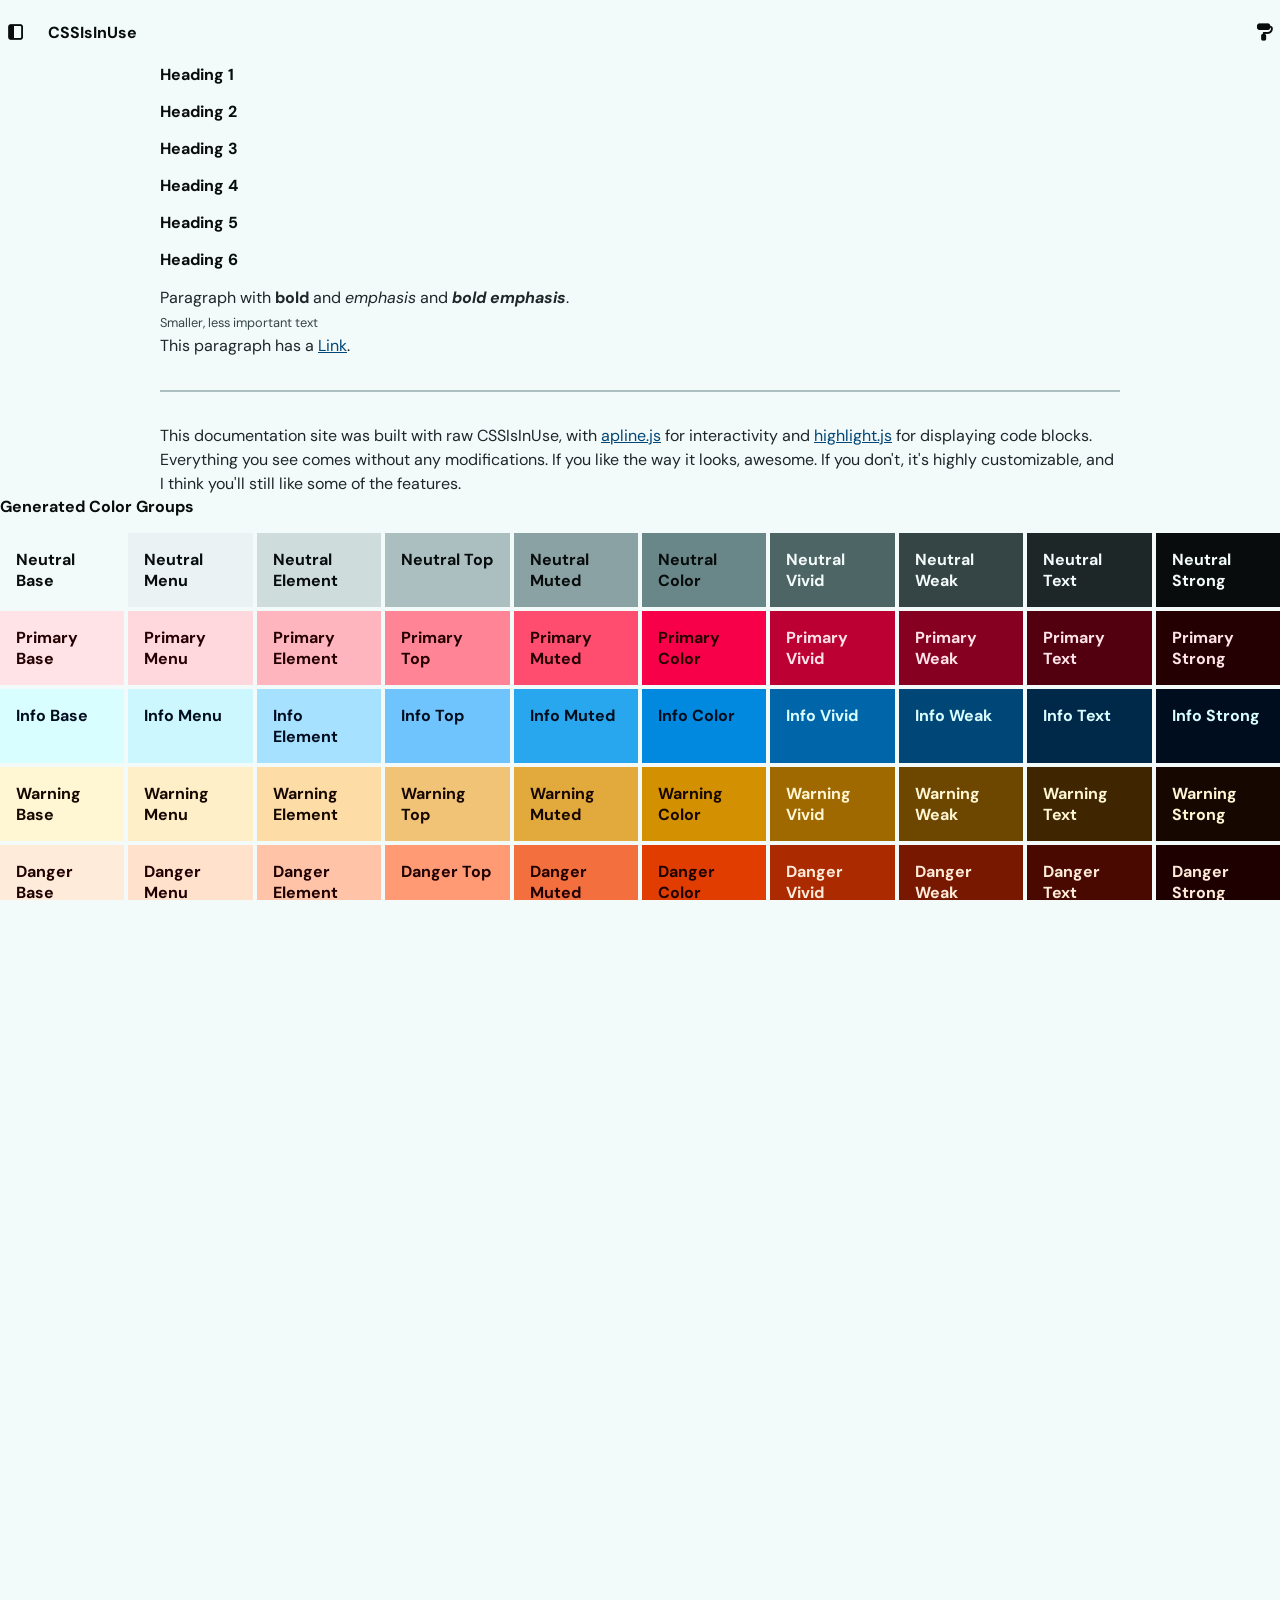
==== commit 612c6b4b: "refactor, make schemes work better, etc" ====
--- a/kitchen.html
+++ b/kitchen.html
@@ -6,13 +6,16 @@
       <meta charset="UTF-8">
       <meta name="viewport" content="width=device-width, initial-scale=1, shrink-to-fit=no">
       <title>Kitchen Sink</title>
-      <link rel="preconnect" href="https://use.typekit.net">
-      <link rel="preload" href="https://use.typekit.net/jfz2jeu.css" as="style">
-      <link rel="stylesheet" href="https://use.typekit.net/jfz2jeu.css">
+
       <script src="https://cdn.jsdelivr.net/npm/choices.js/public/assets/scripts/choices.min.js"></script>
 
       <link rel="stylesheet" href="main.css">
       <link rel="stylesheet" href="integrations.css">
+
+      <link rel="preconnect" href="https://fonts.googleapis.com">
+      <link rel="preconnect" href="https://fonts.gstatic.com" crossorigin>
+      <link href="https://fonts.googleapis.com/css2?family=DM+Sans:ital,opsz,wght@0,9..40,100..1000;1,9..40,100..1000&display=swap" rel="stylesheet">
+      <link href="https://fonts.googleapis.com/css2?family=Commissioner:wght@100..900&family=DM+Serif+Display:ital@0;1&display=swap" rel="stylesheet">
 
       <script defer src="https://cdn.jsdelivr.net/npm/alpinejs@3.x.x/dist/cdn.min.js"></script>
 
@@ -28,8 +31,10 @@
       </style>
   </head>
   <body
-    x-data="{ theme: 'dark', scheme: 'default', sidebarOpen: false, sidebarFull: false, current: window.location.hash.substring(1) || 'home' }"
-    x-init="sidebarFull = window.innerWidth < 608; if ( sidebarOpen && window.innerWidth < 608 ) { sidebarOpen = false }"
+    x-data="{ theme: '', scheme: 'default', sidebarOpen: false, sidebarFull: false, current: window.location.hash.substring(1) || 'home' }"
+    x-init="sidebarFull = window.innerWidth < 608;
+            if ( sidebarOpen && window.innerWidth < 608 ) { sidebarOpen = false };
+            if (theme === '') { theme = window.matchMedia('(prefers-color-scheme: dark)').matches ? 'dark' : 'light'; }"
     @resize.window="sidebarFull = window.innerWidth < 608"
     :data-theme="theme"
     :data-scheme="scheme"
@@ -94,21 +99,25 @@
         <section class="section">
           <div class="container is-large">
             <h3>Generated Color Groups</h3>
-            <div class="block" style="display:grid; grid-template-columns: repeat(8, 1fr); gap: var(--padding-xs); overflow-x:auto;">
-              <span class="paint" style="background-color: var(--base-base); color: var(--base-strong);">Base Base</span>
-              <span class="paint" style="background-color: var(--base-menu); color: var(--base-strong);">Base Menu</span>
-              <span class="paint" style="background-color: var(--base-element); color: var(--base-strong);">Base Element</span>
-              <span class="paint" style="background-color: var(--base-top); color: var(--base-strong);">Base Top</span>
-              <span class="paint" style="background-color: var(--base-color); color: var(--base-100);">Base Color</span>
-              <span class="paint" style="background-color: var(--base-weak); color: var(--base-base);">Base Weak</span>
-              <span class="paint" style="background-color: var(--base-text); color: var(--base-base);">Base Text</span>
-              <span class="paint" style="background-color: var(--base-strong); color: var(--base-base);">Base Strong</span>
+            <div class="block" style="display:grid; grid-template-columns: repeat(10, 1fr); gap: var(--padding-xs); overflow-x:auto;">
+              <span class="paint" style="background-color: var(--neutral-base); color: var(--neutral-strong);">Neutral Base</span>
+              <span class="paint" style="background-color: var(--neutral-menu); color: var(--neutral-strong);">Neutral Menu</span>
+              <span class="paint" style="background-color: var(--neutral-element); color: var(--neutral-strong);">Neutral Element</span>
+              <span class="paint" style="background-color: var(--neutral-top); color: var(--neutral-strong);">Neutral Top</span>
+              <span class="paint" style="background-color: var(--neutral-muted); color: var(--neutral-strong);">Neutral Muted</span>
+              <span class="paint" style="background-color: var(--neutral-color); color: var(--neutral-100);">Neutral Color</span>
+              <span class="paint" style="background-color: var(--neutral-vivid); color: var(--neutral-base);">Neutral Vivid</span>
+              <span class="paint" style="background-color: var(--neutral-weak); color: var(--neutral-base);">Neutral Weak</span>
+              <span class="paint" style="background-color: var(--neutral-text); color: var(--neutral-base);">Neutral Text</span>
+              <span class="paint" style="background-color: var(--neutral-strong); color: var(--neutral-base);">Neutral Strong</span>
 
               <span class="paint" style="background-color: var(--primary-base); color: var(--primary-strong);">Primary Base</span>
               <span class="paint" style="background-color: var(--primary-menu); color: var(--primary-strong);">Primary Menu</span>
               <span class="paint" style="background-color: var(--primary-element); color: var(--primary-strong);">Primary Element</span>
               <span class="paint" style="background-color: var(--primary-top); color: var(--primary-strong);">Primary Top</span>
+              <span class="paint" style="background-color: var(--primary-muted); color: var(--primary-strong);">Primary Muted</span>
               <span class="paint" style="background-color: var(--primary-color); color: var(--primary-100);">Primary Color</span>
+              <span class="paint" style="background-color: var(--primary-vivid); color: var(--primary-base);">Primary Vivid</span>
               <span class="paint" style="background-color: var(--primary-weak); color: var(--primary-base);">Primary Weak</span>
               <span class="paint" style="background-color: var(--primary-text); color: var(--primary-base);">Primary Text</span>
               <span class="paint" style="background-color: var(--primary-strong); color: var(--primary-base);">Primary Strong</span>
@@ -117,7 +126,9 @@
               <span class="paint" style="background-color: var(--info-menu); color: var(--info-strong);">Info Menu</span>
               <span class="paint" style="background-color: var(--info-element); color: var(--info-strong);">Info Element</span>
               <span class="paint" style="background-color: var(--info-top); color: var(--info-strong);">Info Top</span>
+              <span class="paint" style="background-color: var(--info-muted); color: var(--info-strong);">Info Muted</span>
               <span class="paint" style="background-color: var(--info-color); color: var(--info-100);">Info Color</span>
+              <span class="paint" style="background-color: var(--info-vivid); color: var(--info-base);">Info Vivid</span>
               <span class="paint" style="background-color: var(--info-weak); color: var(--info-base);">Info Weak</span>
               <span class="paint" style="background-color: var(--info-text); color: var(--info-base);">Info Text</span>
               <span class="paint" style="background-color: var(--info-strong); color: var(--info-base);">Info Strong</span>
@@ -126,7 +137,9 @@
               <span class="paint" style="background-color: var(--warning-menu); color: var(--warning-strong);">Warning Menu</span>
               <span class="paint" style="background-color: var(--warning-element); color: var(--warning-strong);">Warning Element</span>
               <span class="paint" style="background-color: var(--warning-top); color: var(--warning-strong);">Warning Top</span>
+              <span class="paint" style="background-color: var(--warning-muted); color: var(--warning-strong);">Warning Muted</span>
               <span class="paint" style="background-color: var(--warning-color); color: var(--warning-100);">Warning Color</span>
+              <span class="paint" style="background-color: var(--warning-vivid); color: var(--warning-base);">Warning Vivid</span>
               <span class="paint" style="background-color: var(--warning-weak); color: var(--warning-base);">Warning Weak</span>
               <span class="paint" style="background-color: var(--warning-text); color: var(--warning-base);">Warning Text</span>
               <span class="paint" style="background-color: var(--warning-strong); color: var(--warning-base);">Warning Strong</span>
@@ -135,7 +148,9 @@
               <span class="paint" style="background-color: var(--danger-menu); color: var(--danger-strong);">Danger Menu</span>
               <span class="paint" style="background-color: var(--danger-element); color: var(--danger-strong);">Danger Element</span>
               <span class="paint" style="background-color: var(--danger-top); color: var(--danger-strong);">Danger Top</span>
+              <span class="paint" style="background-color: var(--danger-muted); color: var(--danger-strong);">Danger Muted</span>
               <span class="paint" style="background-color: var(--danger-color); color: var(--danger-100);">Danger Color</span>
+              <span class="paint" style="background-color: var(--danger-vivid); color: var(--danger-base);">Danger Vivid</span>
               <span class="paint" style="background-color: var(--danger-weak); color: var(--danger-base);">Danger Weak</span>
               <span class="paint" style="background-color: var(--danger-text); color: var(--danger-base);">Danger Text</span>
               <span class="paint" style="background-color: var(--danger-strong); color: var(--danger-base);">Danger Strong</span>
@@ -144,7 +159,9 @@
               <span class="paint" style="background-color: var(--success-menu); color: var(--success-strong);">Success Menu</span>
               <span class="paint" style="background-color: var(--success-element); color: var(--success-strong);">Success Element</span>
               <span class="paint" style="background-color: var(--success-top); color: var(--success-strong);">Success Top</span>
+              <span class="paint" style="background-color: var(--success-muted); color: var(--success-strong);">Success Muted</span>
               <span class="paint" style="background-color: var(--success-color); color: var(--success-100);">Success Color</span>
+              <span class="paint" style="background-color: var(--success-vivid); color: var(--success-base);">Success Vivid</span>
               <span class="paint" style="background-color: var(--success-weak); color: var(--success-base);">Success Weak</span>
               <span class="paint" style="background-color: var(--success-text); color: var(--success-base);">Success Text</span>
               <span class="paint" style="background-color: var(--success-strong); color: var(--success-base);">Success Strong</span>
@@ -153,7 +170,9 @@
               <span class="paint" style="background-color: var(--greyscale-menu); color: var(--greyscale-strong);">Greyscale Menu</span>
               <span class="paint" style="background-color: var(--greyscale-element); color: var(--greyscale-strong);">Greyscale Element</span>
               <span class="paint" style="background-color: var(--greyscale-top); color: var(--greyscale-strong);">Greyscale Top</span>
+              <span class="paint" style="background-color: var(--greyscale-muted); color: var(--greyscale-strong);">Greyscale Muted</span>
               <span class="paint" style="background-color: var(--greyscale-color); color: var(--greyscale-100);">Greyscale Color</span>
+              <span class="paint" style="background-color: var(--greyscale-vivid); color: var(--greyscale-base);">Greyscale Vivid</span>
               <span class="paint" style="background-color: var(--greyscale-weak); color: var(--greyscale-base);">Greyscale Weak</span>
               <span class="paint" style="background-color: var(--greyscale-text); color: var(--greyscale-base);">Greyscale Text</span>
               <span class="paint" style="background-color: var(--greyscale-strong); color: var(--greyscale-base);">Greyscale Strong</span>
@@ -162,23 +181,6 @@
             <div class="block" style="display:grid; grid-template-columns: repeat(8, 1fr); gap: var(--padding-xs); overflow-x:auto;">
               <span class="paint" style="background-color: var(--black); color: var(--white);">Black</span>
               <span class="paint" style="background-color: var(--white); color: var(--black);">White</span>
-            </div>
-            <h3>Unused Generated Colors</h3>
-            <div class="block" style="display:grid; grid-template-columns: repeat(8, 1fr); gap: var(--padding-xs); overflow-x:auto;">
-              <span class="paint" style="background-color: var(--base-muted); color: var(--base-strong);">Base Muted</span>
-              <span class="paint" style="background-color: var(--base-vivid); color: var(--base-base);">Base Vivid</span>
-              <span class="paint" style="background-color: var(--primary-muted); color: var(--primary-strong);">Primary Muted</span>
-              <span class="paint" style="background-color: var(--primary-vivid); color: var(--primary-base);">Primary Vivid</span>
-              <span class="paint" style="background-color: var(--info-muted); color: var(--info-strong);">Info Muted</span>
-              <span class="paint" style="background-color: var(--info-vivid); color: var(--info-base);">Info Vivid</span>
-              <span class="paint" style="background-color: var(--warning-muted); color: var(--warning-strong);">Warning Muted</span>
-              <span class="paint" style="background-color: var(--warning-vivid); color: var(--warning-base);">Warning Vivid</span>
-              <span class="paint" style="background-color: var(--danger-muted); color: var(--danger-strong);">Danger Muted</span>
-              <span class="paint" style="background-color: var(--danger-vivid); color: var(--danger-base);">Danger Vivid</span>
-              <span class="paint" style="background-color: var(--success-muted); color: var(--success-strong);">Success Muted</span>
-              <span class="paint" style="background-color: var(--success-vivid); color: var(--success-base);">Success Vivid</span>
-              <span class="paint" style="background-color: var(--greyscale-muted); color: var(--greyscale-strong);">Greyscale Muted</span>
-              <span class="paint" style="background-color: var(--greyscale-vivid); color: var(--greyscale-base);">Greyscale Vivid</span>
             </div>
           </div>
         </section>
@@ -238,7 +240,7 @@
               <p>A card can have any element inside of it</p>
             </div>
             <h4>Small Padding</h4>
-            <div class="card is-success is-small group is-centered">
+            <div class="card is-success is-small group is-justify-center">
               <p>Including a </p> <button class="button">Button</button>
             </div>
             <h4>Large Padding</h4>
@@ -254,7 +256,7 @@
 
         <section class="section is-small">
           <h3>Icons</h3>
-          <div class="container is-min">
+          <div class="container is-xs">
             <h4>Inherit/Strong/Text/Weak/Color</h4>
             <div class="group">
               <div class="icon"><i class="ti ti-user-filled"></i></div>
@@ -321,7 +323,7 @@
               <button class="button is-greyscale">Button</button>
               <button class="button is-greyscale" disabled>Button</button>
             </div>
-            <h4>Ghost</h4>
+            <h4>Quiet</h4>
             <div class="group">
               <button class="button is-ghost">Button</button>
               <button class="button is-ghost" disabled>Button</button>
@@ -345,7 +347,7 @@
               <button class="button is-small">Button</button>
               <button class="button is-small" disabled>Button</button>
               <button class="button is-small is-primary">Button</button>
-              <button class="button is-small is-ghost is-danger">Button</button>
+              <button class="button is-small is-quiet is-danger">Button</button>
               <button class="button is-small is-hoverable is-greyscale">Button</button>
               <button class="button is-small is-active is-success">Button</button>
             </div>
@@ -354,7 +356,7 @@
               <button class="button is-large">Button</button>
               <button class="button is-large" disabled>Button</button>
               <button class="button is-large is-primary">Button</button>
-              <button class="button is-large is-ghost is-danger">Button</button>
+              <button class="button is-large is-quiet is-danger">Button</button>
               <button class="button is-large is-hoverable is-greyscale">Button</button>
               <button class="button is-large is-active is-success">Button</button>
             </div>
@@ -363,7 +365,7 @@
               <button class="button is-xl">Button</button>
               <button class="button is-xl" disabled>Button</button>
               <button class="button is-xl is-primary">Button</button>
-              <button class="button is-xl is-ghost is-danger">Button</button>
+              <button class="button is-xl is-quiet is-danger">Button</button>
               <button class="button is-xl is-hoverable is-greyscale">Button</button>
               <button class="button is-xl is-active is-success">Button</button>
             </div>
@@ -372,7 +374,7 @@
               <button class="button">Button</button>
               <button class="button is-primary">Button</button>
               <button class="button is-warning" disabled>Button</button>
-              <button class="button is-info is-ghost">Button</button>
+              <button class="button is-info is-quiet">Button</button>
               <button class="button is-success light">Button</button>
             </div>
             <h4>With Icon</h4>
@@ -390,9 +392,9 @@
             </div>
             <h4>Dark/Light Mode Switcher</h4>
             <div class="group has-addons">
-              <button class="button is-small is-active"><span class="icon"><i class="ti ti-circle ti-dark"></i></span></button>
-              <button class="button is-small is-hoverable"><span class="icon"><i class="ti ti-brightness-filled"></i></span></button>
-              <button class="button is-small is-hoverable"><span class="icon"><i class="ti ti-circle-filled ti-light"></i></span></button>
+              <button class="button is-icon is-large is-active"><span class="icon"><i class="ti ti-circle ti-dark"></i></span></button>
+              <button class="button is-icon is-large is-hoverable"><span class="icon"><i class="ti ti-brightness-filled"></i></span></button>
+              <button class="button is-icon is-large is-hoverable"><span class="icon"><i class="ti ti-circle-filled ti-light"></i></span></button>
             </div>
           </div>
         </section>
@@ -415,7 +417,7 @@
             <div class="field is-warning">
               <label for="example4" class="label">Notification</label>
               <input id="example4" class="input">
-              <div class="notification quiet">
+              <div class="notification is-quiet">
                 <p>Some Warning</p>
               </div>
             </div>
@@ -1039,7 +1041,7 @@
                   class="button"
                   @click="active = !active">
                   Nothing in it except for close button</button>
-                <div class="modal is-centered" :class="{ 'is-active' : active }">
+                <div class="modal is-justify-center" :class="{ 'is-active' : active }">
                   <button
                     class="button is-icon is-primary is-active"
                     aria-label="Close Modal"
@@ -1072,7 +1074,7 @@
                 <div class="modal" :class="{ 'is-active' : active }">
                   <section class="section container is-small is-transparent">
                     <div class="card is-xl">
-                      <div class="group is-space-between is-aligned-start">
+                      <div class="group is-justify-between is-align-start">
                         <h3>Login</h3>
                         <button
                           class="button is-icon is-primary is-active"
@@ -1418,7 +1420,7 @@
                 <div class="dropdown-content">
                   <div class="dropdown-item">Take away the javascript and this is a hoverable and interactive tooltip you can place any element inside of!</div>
                   <hr>
-                  <div class="dropdown-item"><span class="group align-start"><span class="icon is-warning is-weak"><i class="ti ti-exclamation-circle"></i></span>If there are any interactive elements including links or buttons, this is not a true "tooltip" for accessibility, and should still be considered an aria menu.</span></div>
+                  <div class="dropdown-item"><span class="group is-align-start"><span class="icon is-warning is-weak"><i class="ti ti-exclamation-circle"></i></span>If there are any interactive elements including links or buttons, this is not a true "tooltip" for accessibility, and should still be considered an aria menu.</span></div>
                 </div>
               </div>
             </div>
@@ -1508,48 +1510,48 @@
             <div class="columns">
               <div>
                 <div class="notification">
-                  <p>Base</p>
+                  Base
                 </div>
                 <div class="notification is-primary">
-                  <p>primary</p>
+                  primary
                 </div>
                 <div class="notification is-info">
-                  <p>info</p>
+                  info
                 </div>
                 <div class="notification is-warning">
-                  <p>warning</p>
+                  warning
                 </div>
                 <div class="notification is-danger">
-                  <p>danger</p>
+                  danger
                 </div>
                 <div class="notification is-success">
-                  <p>success</p>
+                  success
                 </div>
                 <div class="notification is-greyscale">
-                  <p>greyscale</p>
+                  greyscale
                 </div>
               </div>
               <div>
                 <div class="notification is-quiet">
-                  <p>Base</p>
+                  Base
                 </div>
                 <div class="notification is-quiet is-primary">
-                  <p>primary</p>
+                  primary
                 </div>
                 <div class="notification is-quiet is-info">
-                  <p>info</p>
+                  info
                 </div>
                 <div class="notification is-quiet is-warning">
-                  <p>warning</p>
+                  warning
                 </div>
                 <div class="notification is-quiet is-danger">
-                  <p>danger</p>
+                  danger
                 </div>
                 <div class="notification is-quiet is-success">
-                  <p>success</p>
+                  success
                 </div>
                 <div class="notification is-quiet is-greyscale">
-                  <p>greyscale</p>
+                  greyscale
                 </div>
               </div>
             </div>
@@ -1570,16 +1572,16 @@
                 </div>
               </div>
               <div>
-                <div class="notification quiet">
+                <div class="notification is-quiet">
                   <i class="ti ti-info-circle-filled"></i> No .icon
                 </div>
-                <div class="notification quiet is-warning">
+                <div class="notification is-quiet is-warning">
                   <span class="icon"><i class="ti ti-info-circle-filled"></i></span> No .group
                 </div>
-                <div class="notification quiet is-info">
+                <div class="notification is-quiet is-info">
                   <span class="group"><span class="icon"><i class="ti ti-info-circle-filled"></i></span>Has Both!</span>
                 </div>
-                <div class="notification quiet">
+                <div class="notification is-quiet">
                   <span class="group"><span class="icon text-warning-500"><i class="ti ti-info-circle-filled"></i></span>Custom Color</span>
                 </div>
               </div>
@@ -1718,9 +1720,9 @@
 
         <section class="section">
           <h3>Sections (Top/Bottom Spacing) & Containers (Side Spacing)</h3>
-          <div class="section is-min light">
-            <div class="container is-min">
-              <h4>Min</h4>
+          <div class="section is-xs light">
+            <div class="container is-xs">
+              <h4>XS</h4>
               <img src="https://www.perfect-fit.co.uk/sites/g/files/fnmzdf6431/files/2024-10/kitten-sitting-on-sofa_1685973713762.png">
             </div>
           </div>
@@ -1742,17 +1744,15 @@
               <img src="https://www.perfect-fit.co.uk/sites/g/files/fnmzdf6431/files/2024-10/kitten-sitting-on-sofa_1685973713762.png">
             </div>
           </div>
-          <div class="section is-full light">
-            <div class="container is-full">
-              <h4>Full</h4>
+          <div class="section is-xl light">
+              <h4>XL</h4>
               <img src="https://www.perfect-fit.co.uk/sites/g/files/fnmzdf6431/files/2024-10/kitten-sitting-on-sofa_1685973713762.png">
-            </div>
           </div>
         </section>
 
         <section class="section is-small">
           <h3>Section/Container Colors</h3>
-          <div class="section columns gap-0">
+          <div class="section columns is-gap-0">
             <div class="section is-small is-base">
               <hgroup class="block">
                 <h4>base</h4>
@@ -1876,7 +1876,6 @@
 
         <section class="section is-small">
           <h3>Columns</h3>
-          <div class="container is-full">
             
             <h4>Default</h4>
             <div class="columns">
@@ -1892,7 +1891,7 @@
             </div>
 
             <h4>Small Min & Gap</h4>
-            <div class="columns min-small gap-small">
+            <div class="columns min-small is-gap-small">
               <div class="section is-small is-radius-small is-primary is-element">
                 <strong>Small Column Settings</strong>
               </div>
@@ -1905,7 +1904,7 @@
             </div>
 
             <h4>Large Min & Gap</h4>
-            <div class="columns min-large gap-large">
+            <div class="columns min-large is-gap-large">
               <div class="section is-small is-radius-small is-primary is-element">
                 <strong>Large Column Settings</strong>
               </div>
@@ -1918,7 +1917,7 @@
             </div>
 
             <h4>No Min & Gap</h4>
-            <div class="columns min-0 gap-0">
+            <div class="columns min-0 is-gap-0">
               <div class="section is-small is-radius-small is-primary is-element">
                 <strong>0 Column Settings</strong>
               </div>
@@ -1931,7 +1930,7 @@
             </div>
 
             <h4>Align Start</h4>
-            <div class="columns align-start">
+            <div class="columns is-align-start">
               <div class="section is-small is-radius-small is-primary is-element">
                 <strong>Not the same height, align start</strong>
               </div>
@@ -1944,7 +1943,7 @@
             </div>
 
             <h4>Align Center</h4>
-            <div class="columns align-center">
+            <div class="columns is-align-center">
               <div class="section is-small is-radius-small is-primary is-element">
                 <strong>Not the same height, align center</strong>
               </div>
@@ -1957,7 +1956,7 @@
             </div>
 
             <h4>Align End</h4>
-            <div class="columns align-end">
+            <div class="columns is-align-end">
               <div class="section is-small is-radius-small is-primary is-element">
                 <strong>Not the same height, align end</strong>
               </div>
@@ -1968,7 +1967,6 @@
                 <strong>Not the same height, align end</strong>
               </div>
             </div>
-          </div>
         </section>
 
       </div>
--- a/main.css
+++ b/main.css
@@ -1,2717 +1 @@
-@charset "UTF-8";
-/* resset.dev • v5.0.2 */
-/* # =================================================================
-   # Global selectors
-   # ================================================================= */
-html {
-  box-sizing: border-box;
-  -webkit-text-size-adjust: 100%; /* Prevent adjustments of font size after orientation changes in iOS */
-  word-break: normal;
-  -moz-tab-size: 4;
-  tab-size: 4;
-}
-
-*,
-::before,
-::after {
-  background-repeat: no-repeat; /* Set `background-repeat: no-repeat` to all elements and pseudo elements */
-  box-sizing: inherit;
-}
-
-::before,
-::after {
-  text-decoration: inherit; /* Inherit text-decoration and vertical align to ::before and ::after pseudo elements */
-  vertical-align: inherit;
-}
-
-* {
-  padding: 0; /* Reset `padding` and `margin` of all elements */
-  margin: 0;
-}
-
-/* # =================================================================
-   # General elements
-   # ================================================================= */
-hr {
-  overflow: visible; /* Show the overflow in Edge and IE */
-  height: 0; /* Add the correct box sizing in Firefox */
-  color: inherit; /* Correct border color in Firefox. */
-}
-
-details,
-main {
-  display: block; /* Render the `main` element consistently in IE. */
-}
-
-summary {
-  display: list-item; /* Add the correct display in all browsers */
-}
-
-small {
-  font-size: 80%; /* Set font-size to 80% in `small` elements */
-}
-
-[hidden] {
-  display: none; /* Add the correct display in IE */
-}
-
-abbr[title] {
-  border-bottom: none; /* Remove the bottom border in Chrome 57 */
-  /* Add the correct text decoration in Chrome, Edge, IE, Opera, and Safari */
-  text-decoration: underline;
-  text-decoration: underline dotted;
-}
-
-a {
-  background-color: transparent; /* Remove the gray background on active links in IE 10 */
-}
-
-a:active,
-a:hover {
-  outline-width: 0; /* Remove the outline when hovering in all browsers */
-}
-
-code,
-kbd,
-pre,
-samp {
-  font-family: monospace, monospace; /* Specify the font family of code elements */
-}
-
-pre {
-  font-size: 1em; /* Correct the odd `em` font sizing in all browsers */
-}
-
-b,
-strong {
-  font-weight: bolder; /* Add the correct font weight in Chrome, Edge, and Safari */
-}
-
-/* https://gist.github.com/unruthless/413930 */
-sub,
-sup {
-  font-size: 75%;
-  line-height: 0;
-  position: relative;
-  vertical-align: baseline;
-}
-
-sub {
-  bottom: -0.25em;
-}
-
-sup {
-  top: -0.5em;
-}
-
-table {
-  border-color: inherit; /* Correct border color in all Chrome, Edge, and Safari. */
-  text-indent: 0; /* Remove text indentation in Chrome, Edge, and Safari */
-}
-
-iframe {
-  border-style: none;
-}
-
-/* # =================================================================
-   # Forms
-   # ================================================================= */
-input {
-  border-radius: 0;
-}
-
-[type=number]::-webkit-inner-spin-button,
-[type=number]::-webkit-outer-spin-button {
-  height: auto; /* Correct the cursor style of increment and decrement buttons in Chrome */
-}
-
-[type=search] {
-  -webkit-appearance: textfield; /* Correct the odd appearance in Chrome and Safari */
-  outline-offset: -2px; /* Correct the outline style in Safari */
-}
-
-[type=search]::-webkit-search-decoration {
-  -webkit-appearance: none; /* Remove the inner padding in Chrome and Safari on macOS */
-}
-
-textarea {
-  overflow: auto; /* Internet Explorer 11+ */
-  resize: vertical; /* Specify textarea resizability */
-}
-
-button,
-input,
-optgroup,
-select,
-textarea {
-  font: inherit; /* Specify font inheritance of form elements */
-}
-
-optgroup {
-  font-weight: bold; /* Restore the font weight unset by the previous rule */
-}
-
-button {
-  overflow: visible; /* Address `overflow` set to `hidden` in IE 8/9/10/11 */
-}
-
-button,
-select {
-  text-transform: none; /* Firefox 40+, Internet Explorer 11- */
-}
-
-/* Apply cursor pointer to button elements */
-button,
-[type=button],
-[type=reset],
-[type=submit],
-[role=button] {
-  cursor: pointer;
-}
-
-/* Remove inner padding and border in Firefox 4+ */
-button::-moz-focus-inner,
-[type=button]::-moz-focus-inner,
-[type=reset]::-moz-focus-inner,
-[type=submit]::-moz-focus-inner {
-  border-style: none;
-  padding: 0;
-}
-
-/* Replace focus style removed in the border reset above */
-button:-moz-focusring,
-[type=button]::-moz-focus-inner,
-[type=reset]::-moz-focus-inner,
-[type=submit]::-moz-focus-inner {
-  outline: 1px dotted ButtonText;
-}
-
-button,
-html [type=button],
-[type=reset],
-[type=submit] {
-  -webkit-appearance: button; /* Correct the inability to style clickable types in iOS */
-}
-
-/* Remove the default button styling in all browsers */
-button,
-input,
-select,
-textarea {
-  background-color: transparent;
-  border-style: none;
-}
-
-a:focus,
-button:focus,
-input:focus,
-select:focus,
-textarea:focus {
-  outline-width: 0;
-}
-
-/* Style select like a standard input */
-select {
-  -moz-appearance: none; /* Firefox 36+ */
-  -webkit-appearance: none; /* Chrome 41+ */
-}
-
-select::-ms-expand {
-  display: none; /* Internet Explorer 11+ */
-}
-
-select::-ms-value {
-  color: currentColor; /* Internet Explorer 11+ */
-}
-
-legend {
-  border: 0; /* Correct `color` not being inherited in IE 8/9/10/11 */
-  color: inherit; /* Correct the color inheritance from `fieldset` elements in IE */
-  display: table; /* Correct the text wrapping in Edge and IE */
-  max-width: 100%; /* Correct the text wrapping in Edge and IE */
-  white-space: normal; /* Correct the text wrapping in Edge and IE */
-  max-width: 100%; /* Correct the text wrapping in Edge 18- and IE */
-}
-
-::-webkit-file-upload-button {
-  /* Correct the inability to style clickable types in iOS and Safari */
-  -webkit-appearance: button;
-  color: inherit;
-  font: inherit; /* Change font properties to `inherit` in Chrome and Safari */
-}
-
-/* Replace pointer cursor in disabled elements */
-[disabled] {
-  cursor: default;
-}
-
-/* # =================================================================
-   # Specify media element style
-   # ================================================================= */
-img {
-  border-style: none; /* Remove border when inside `a` element in IE 8/9/10 */
-}
-
-/* Add the correct vertical alignment in Chrome, Firefox, and Opera */
-progress {
-  vertical-align: baseline;
-}
-
-/* # =================================================================
-   # Accessibility
-   # ================================================================= */
-/* Specify the progress cursor of updating elements */
-[aria-busy=true] {
-  cursor: progress;
-}
-
-/* Specify the pointer cursor of trigger elements */
-[aria-controls] {
-  cursor: pointer;
-}
-
-/* Specify the unstyled cursor of disabled, not-editable, or otherwise inoperable elements */
-[aria-disabled=true] {
-  cursor: default;
-}
-
-@media (prefers-color-scheme: light) {
-  :root {
-    color-scheme: only light;
-  }
-}
-:root,
-:root [data-theme=dark],
-:root .dark {
-  color-scheme: only dark;
-}
-
-:root [data-theme=light],
-:root .light {
-  color-scheme: only light;
-}
-
-:root {
-  --text-size-1: clamp(2rem, 2.8571428571vw + 1.4285714286rem, 4rem);
-  --text-size-2: clamp(1.75rem, 1.7857142857vw + 1.3928571429rem, 3rem);
-  --text-size-3: clamp(1.5rem, 1.4285714286vw + 1.2142857143rem, 2.5rem);
-  --text-size-4: clamp(1.25rem, 1.0714285714vw + 1.0357142857rem, 2rem);
-  --text-size-5: clamp(1rem, 0.7142857143vw + 0.8571428571rem, 1.5rem);
-  --text-size-6: 1rem;
-  --text-size-7: 0.8rem;
-  --text-size-logo: clamp(1.75rem, 0.3571428571vw + 1.6785714286rem, 2rem);
-  --text-size-large: 1.25rem;
-  --text-size-xl: 1.5rem;
-  --icon-size-base: 1.25rem;
-  --icon-size-small: calc(var(--icon-size-base) * 0.8);
-  --icon-size-large: calc(var(--icon-size-base) * 1.5);
-  --icon-size-xl: calc(var(--icon-size-base) * 2);
-  --line-height-base: 1.5;
-  --line-height-small: 1.25;
-  --line-height-large: 2;
-  --icon-size-base: 1.25rem;
-  --icon-size-small: 1rem;
-  --icon-size-large: var(--text-size-4);
-  --icon-size-xl: var(--text-size-3);
-  --breakpoint-min: 20rem;
-  --breakpoint-sm: 30rem;
-  --breakpoint-md: 60rem;
-  --breakpoint-max: 90rem;
-  --padding-base: 1rem;
-  --padding-xs: calc(var(--padding-base) * 0.25);
-  --padding-small: calc(var(--padding-base) * 0.5);
-  --padding-large: calc(var(--padding-base) * 2);
-  --padding-xl: calc(var(--padding-base) * 3);
-  --padding-section: calc(var(--padding-base) * 4);
-  --padding-section-large: calc(var(--padding-base) * 8);
-  --padding-edge: clamp(1rem, 1.4285714286vw + 0.7142857143rem, 2rem);
-  --input-padding-base: var(--padding-small) var(--padding-base);
-  --input-padding-small: var(--padding-xs) var(--padding-small);
-  --input-padding-large: var(--padding-base) var(--padding-large);
-  --sidebar-width: var(--breakpoint-min);
-  --navbar-height: 4rem;
-  --icon-text-spacing: var(--padding-xs);
-  --weight-light: 300;
-  --weight-normal: 400;
-  --weight-medium: 500;
-  --weight-semibold: 600;
-  --weight-bold: 700;
-  --weight-extrabold: 800;
-  --weight-heavy: 900;
-  --weight-logo: var(--weight-semibold);
-  --border-radius-base: 1rem;
-  --border-radius-small: calc(var(--border-radius-base) * 0.5);
-  --border-radius-rounded: 999px;
-  --opacity-base: 1;
-  --opacity-light: calc(var(--opacity-base) * 0.25);
-  --opacity-disabled: calc(var(--opacity-base) * 0.7);
-  --opacity-dark: calc(var(--opacity-base) * 0.8);
-  --border-thickness-base: 2px;
-  --border-thickness-light: calc(var(--border-thickness-base) * 0.5);
-  --border-thickness-heavy: calc(var(--border-thickness-base) * 2);
-  --glow-size-base: 1rem;
-  --glow-size-xl: calc(var(--glow-size-base) * 2);
-  --glow-size-large: calc(var(--glow-size-base) * 1.5);
-  --glow-size-small: calc(var(--glow-size-base) * 0.8);
-  --glow-size-xs: calc(var(--glow-size-base) * 0.5);
-  --black: black;
-  --white: white;
-  --blur-size-base: 1rem;
-  --blur-size-large: calc(var(--blur-size-base) * 1.5);
-  --blur-size-small: calc(var(--blur-size-base) * 0.5);
-  --font-header: proxima-nova, sans-serif;
-  --font-body: var(--font-header);
-  --font-monospace: monospace;
-  --font-logo: var(--font-header);
-  --transition-duration-base: 0.2s;
-}
-
-@media screen and (prefers-reduced-motion) {
-  :root {
-    --transition-duration-base: 0s;
-  }
-}
-@media screen and (prefers-reduced-transparency) {
-  :root {
-    --opacity-light: calc(var(--opacity-base) * 0.5);
-    --opacity-disabled: var(--opacity-dark);
-  }
-}
-* {
-  color: inherit;
-  flex-direction: column;
-  box-sizing: border-box;
-}
-
-html {
-  display: block;
-}
-
-html,
-body {
-  width: 100%;
-  height: 100%;
-  margin: 0px;
-  padding: 0px;
-  overflow-x: hidden;
-}
-
-body {
-  --body-color-base: var(--color-base);
-  --body-color-text: var(--color-text);
-  --body-color-weak: var(--color-weak);
-  font-family: var(--font-body);
-  background: var(--body-color-base);
-  color: var(--body-color-text);
-  scrollbar-color: var(--body-color-weak) transparent;
-}
-
-h1, h2, h3, h4, h5, h6, button, input[type=submit], .button, a {
-  --element-color-strong: var(--color-strong);
-  color: var(--element-color-strong);
-}
-
-.content p:not(:last-child) {
-  margin-bottom: var(--padding-base);
-}
-
-h1, h2, h3, h4, h5, h6 {
-  font-family: var(--font-header);
-}
-h1:not(:last-child), h2:not(:last-child), h3:not(:last-child), h4:not(:last-child), h5:not(:last-child), h6:not(:last-child) {
-  margin-bottom: var(--padding-base);
-}
-h1:not(:first-child), h2:not(:first-child), h3:not(:first-child), h4:not(:first-child), h5:not(:first-child), h6:not(:first-child) {
-  margin-top: var(--padding-base);
-}
-
-hgroup {
-  line-height: var(--line-height-small);
-}
-hgroup:not(:last-child) {
-  margin-bottom: var(--padding-xl);
-}
-hgroup h1:not(:last-child), hgroup h2:not(:last-child), hgroup h3:not(:last-child), hgroup h4:not(:last-child), hgroup h5:not(:last-child), hgroup h6:not(:last-child) {
-  margin-bottom: var(--padding-xs);
-}
-hgroup h1:not(:first-child), hgroup h2:not(:first-child), hgroup h3:not(:first-child), hgroup h4:not(:first-child), hgroup h5:not(:first-child), hgroup h6:not(:first-child) {
-  margin-top: var(--padding-xs);
-}
-
-h1 {
-  font-size: var(--text-size-1);
-}
-
-h2 {
-  font-size: var(--text-size-2);
-}
-
-h3 {
-  font-size: var(--text-size-3);
-}
-
-h4 {
-  font-size: var(--text-size-4);
-}
-
-h5 {
-  font-size: var(--text-size-5);
-}
-
-h6 {
-  font-size: var(--text-size-6);
-}
-
-p {
-  font-size: var(--text-size-6);
-  line-height: var(--line-height-base);
-}
-
-ol, ul {
-  padding-left: var(--padding-xl);
-}
-ol:not(:last-child), ul:not(:last-child) {
-  margin-bottom: var(--padding-base);
-}
-
-li:not(:last-child) {
-  margin-bottom: var(--padding-small);
-}
-
-small {
-  --small-color-weak: var(--color-weak);
-  font-size: var(--text-size-7);
-  color: var(--small-color-weak);
-}
-
-code {
-  font-family: var(--font-monospace);
-}
-
-a {
-  --element-color-strong: var(--info-weak);
-}
-a:hover {
-  --element-color-strong: var(--info-strong);
-}
-a.is-quiet {
-  --element-color-strong: var(--color-strong);
-  text-decoration: none;
-}
-a.is-quiet:hover {
-  --element-color-strong: var(--color-weak);
-}
-
-img {
-  width: 100%;
-}
-
-input,
-textarea,
-button,
-select,
-a,
-label {
-  -webkit-tap-highlight-color: transparent;
-}
-
-hr {
-  --hr-color-top: var(--color-top);
-  background-color: var(--hr-color-top);
-  border: none;
-  display: block;
-  height: var(--border-thickness-base);
-  margin: var(--padding-large) 0;
-}
-
-.is-radius-small {
-  border-radius: var(--border-radius-small);
-}
-
-.is-radius-base {
-  border-radius: var(--border-radius-base);
-}
-
-.is-radius-rounded {
-  border-radius: var(--border-radius-rounded);
-}
-
-.is-hidden {
-  display: none !important;
-}
-
-:root, .default, [data-scheme=default] {
-  --light: 0.98;
-  --dark: 0.15;
-  --base-l: 0.6;
-  --base-c: 0.0337;
-  --base-h: 200;
-  --base-falloff: 0.5;
-  --primary-l: var(--base-l);
-  --primary-c: 0.27;
-  --primary-h: 15;
-  --primary-falloff: 0.7;
-  --info-l: var(--base-l);
-  --info-c: 0.1784;
-  --info-h: 240;
-  --info-falloff: 0.7;
-  --success-l: var(--base-l);
-  --success-c: 0.2263;
-  --success-h: 140;
-  --success-falloff: 0.7;
-  --warning-l: 0.7;
-  --warning-c: 0.1664;
-  --warning-h: 80;
-  --warning-falloff: 0.7;
-  --danger-l: var(--base-l);
-  --danger-c: 0.2122;
-  --danger-h: 40;
-  --danger-falloff: 0.7;
-  --greyscale-l: var(--base-l);
-  --greyscale-c: 0;
-  --greyscale-h: 0;
-  --greyscale-falloff: 0;
-}
-
-.olive, [data-scheme=olive] {
-  --light: 0.98;
-  --dark: 0.15;
-  --base-l: 0.6;
-  --base-c: 0.05;
-  --base-h: 120;
-  --base-falloff: 0.5;
-  --primary-l: var(--base-l);
-  --primary-c: 0.1479;
-  --primary-h: 74.24;
-  --primary-falloff: 0.7;
-  --info-l: var(--base-l);
-  --info-c: 0.1617;
-  --info-h: 115;
-  --info-falloff: 0.7;
-  --success-l: var(--base-l);
-  --success-c: 0.1949;
-  --success-h: 130;
-  --success-falloff: 0.7;
-  --warning-l: 0.8;
-  --warning-c: 0.136;
-  --warning-h: 85;
-  --warning-falloff: 0.7;
-  --danger-l: var(--base-l);
-  --danger-c: 0.181;
-  --danger-h: 50;
-  --danger-falloff: 0.7;
-}
-
-:root, [data-scheme=default], [data-scheme=olive], .default, .olive {
-  --base-100: oklch(
-    calc(
-      var(--dark) +
-      ((var(--base-l) - var(--dark)) * 0)
-    )
-    calc(
-      var(--base-c) *
-      (1 - (1 - 0) * var(--base-falloff))
-    )
-    var(--base-h)
-  );
-  --base-125: oklch(
-    calc(
-      var(--dark) +
-      ((var(--base-l) - var(--dark)) * 0.0625)
-    )
-    calc(
-      var(--base-c) *
-      (1 - (1 - 0.0625) * var(--base-falloff))
-    )
-    var(--base-h)
-  );
-  --base-200: oklch(
-    calc(
-      var(--dark) +
-      ((var(--base-l) - var(--dark)) * 0.25)
-    )
-    calc(
-      var(--base-c) *
-      (1 - (1 - 0.25) * var(--base-falloff))
-    )
-    var(--base-h)
-  );
-  --base-300: oklch(
-    calc(
-      var(--dark) +
-      ((var(--base-l) - var(--dark)) * 0.5)
-    )
-    calc(
-      var(--base-c) *
-      (1 - (1 - 0.5) * var(--base-falloff))
-    )
-    var(--base-h)
-  );
-  --base-400: oklch(
-    calc(
-      var(--dark) +
-      ((var(--base-l) - var(--dark)) * 0.75)
-    )
-    calc(
-      var(--base-c) *
-      (1 - (1 - 0.75) * var(--base-falloff))
-    )
-    var(--base-h)
-  );
-  --base-500: oklch(
-    var(--base-l)
-    var(--base-c)
-    var(--base-h)
-  );
-  --base-600: oklch(
-    calc(
-      var(--base-l) +
-      (var(--light) - var(--base-l)) * 0.25
-    )
-    calc(
-      var(--base-c) *
-      (1 - 0.25 * var(--base-falloff))
-    )
-    var(--base-h)
-  );
-  --base-700: oklch(
-    calc(
-      var(--base-l) +
-      (var(--light) - var(--base-l)) * 0.5
-    )
-    calc(
-      var(--base-c) *
-      (1 - 0.5 * var(--base-falloff))
-    )
-    var(--base-h)
-  );
-  --base-800: oklch(
-    calc(
-      var(--base-l) +
-      (var(--light) - var(--base-l)) * 0.75
-    )
-    calc(
-      var(--base-c) *
-      (1 - 0.75 * var(--base-falloff))
-    )
-    var(--base-h)
-  );
-  --base-875: oklch(
-    calc(
-      var(--base-l) +
-      (var(--light) - var(--base-l)) * 0.9375
-    )
-    calc(
-      var(--base-c) *
-      (1 - 0.9375 * var(--base-falloff))
-    )
-    var(--base-h)
-  );
-  --base-900: oklch(
-    calc(
-      var(--base-l) +
-      (var(--light) - var(--base-l)) * 1
-    )
-    calc(
-      var(--base-c) *
-      (1 - 1 * var(--base-falloff))
-    )
-    var(--base-h)
-  );
-  --primary-100: oklch(
-    calc(
-      var(--dark) +
-      ((var(--primary-l) - var(--dark)) * 0)
-    )
-    calc(
-      var(--primary-c) *
-      (1 - (1 - 0) * var(--primary-falloff))
-    )
-    var(--primary-h)
-  );
-  --primary-125: oklch(
-    calc(
-      var(--dark) +
-      ((var(--primary-l) - var(--dark)) * 0.0625)
-    )
-    calc(
-      var(--primary-c) *
-      (1 - (1 - 0.0625) * var(--primary-falloff))
-    )
-    var(--primary-h)
-  );
-  --primary-200: oklch(
-    calc(
-      var(--dark) +
-      ((var(--primary-l) - var(--dark)) * 0.25)
-    )
-    calc(
-      var(--primary-c) *
-      (1 - (1 - 0.25) * var(--primary-falloff))
-    )
-    var(--primary-h)
-  );
-  --primary-300: oklch(
-    calc(
-      var(--dark) +
-      ((var(--primary-l) - var(--dark)) * 0.5)
-    )
-    calc(
-      var(--primary-c) *
-      (1 - (1 - 0.5) * var(--primary-falloff))
-    )
-    var(--primary-h)
-  );
-  --primary-400: oklch(
-    calc(
-      var(--dark) +
-      ((var(--primary-l) - var(--dark)) * 0.75)
-    )
-    calc(
-      var(--primary-c) *
-      (1 - (1 - 0.75) * var(--primary-falloff))
-    )
-    var(--primary-h)
-  );
-  --primary-500: oklch(
-    var(--primary-l)
-    var(--primary-c)
-    var(--primary-h)
-  );
-  --primary-600: oklch(
-    calc(
-      var(--primary-l) +
-      (var(--light) - var(--primary-l)) * 0.25
-    )
-    calc(
-      var(--primary-c) *
-      (1 - 0.25 * var(--primary-falloff))
-    )
-    var(--primary-h)
-  );
-  --primary-700: oklch(
-    calc(
-      var(--primary-l) +
-      (var(--light) - var(--primary-l)) * 0.5
-    )
-    calc(
-      var(--primary-c) *
-      (1 - 0.5 * var(--primary-falloff))
-    )
-    var(--primary-h)
-  );
-  --primary-800: oklch(
-    calc(
-      var(--primary-l) +
-      (var(--light) - var(--primary-l)) * 0.75
-    )
-    calc(
-      var(--primary-c) *
-      (1 - 0.75 * var(--primary-falloff))
-    )
-    var(--primary-h)
-  );
-  --primary-875: oklch(
-    calc(
-      var(--primary-l) +
-      (var(--light) - var(--primary-l)) * 0.9375
-    )
-    calc(
-      var(--primary-c) *
-      (1 - 0.9375 * var(--primary-falloff))
-    )
-    var(--primary-h)
-  );
-  --primary-900: oklch(
-    calc(
-      var(--primary-l) +
-      (var(--light) - var(--primary-l)) * 1
-    )
-    calc(
-      var(--primary-c) *
-      (1 - 1 * var(--primary-falloff))
-    )
-    var(--primary-h)
-  );
-  --info-100: oklch(
-    calc(
-      var(--dark) +
-      ((var(--info-l) - var(--dark)) * 0)
-    )
-    calc(
-      var(--info-c) *
-      (1 - (1 - 0) * var(--info-falloff))
-    )
-    var(--info-h)
-  );
-  --info-125: oklch(
-    calc(
-      var(--dark) +
-      ((var(--info-l) - var(--dark)) * 0.0625)
-    )
-    calc(
-      var(--info-c) *
-      (1 - (1 - 0.0625) * var(--info-falloff))
-    )
-    var(--info-h)
-  );
-  --info-200: oklch(
-    calc(
-      var(--dark) +
-      ((var(--info-l) - var(--dark)) * 0.25)
-    )
-    calc(
-      var(--info-c) *
-      (1 - (1 - 0.25) * var(--info-falloff))
-    )
-    var(--info-h)
-  );
-  --info-300: oklch(
-    calc(
-      var(--dark) +
-      ((var(--info-l) - var(--dark)) * 0.5)
-    )
-    calc(
-      var(--info-c) *
-      (1 - (1 - 0.5) * var(--info-falloff))
-    )
-    var(--info-h)
-  );
-  --info-400: oklch(
-    calc(
-      var(--dark) +
-      ((var(--info-l) - var(--dark)) * 0.75)
-    )
-    calc(
-      var(--info-c) *
-      (1 - (1 - 0.75) * var(--info-falloff))
-    )
-    var(--info-h)
-  );
-  --info-500: oklch(
-    var(--info-l)
-    var(--info-c)
-    var(--info-h)
-  );
-  --info-600: oklch(
-    calc(
-      var(--info-l) +
-      (var(--light) - var(--info-l)) * 0.25
-    )
-    calc(
-      var(--info-c) *
-      (1 - 0.25 * var(--info-falloff))
-    )
-    var(--info-h)
-  );
-  --info-700: oklch(
-    calc(
-      var(--info-l) +
-      (var(--light) - var(--info-l)) * 0.5
-    )
-    calc(
-      var(--info-c) *
-      (1 - 0.5 * var(--info-falloff))
-    )
-    var(--info-h)
-  );
-  --info-800: oklch(
-    calc(
-      var(--info-l) +
-      (var(--light) - var(--info-l)) * 0.75
-    )
-    calc(
-      var(--info-c) *
-      (1 - 0.75 * var(--info-falloff))
-    )
-    var(--info-h)
-  );
-  --info-875: oklch(
-    calc(
-      var(--info-l) +
-      (var(--light) - var(--info-l)) * 0.9375
-    )
-    calc(
-      var(--info-c) *
-      (1 - 0.9375 * var(--info-falloff))
-    )
-    var(--info-h)
-  );
-  --info-900: oklch(
-    calc(
-      var(--info-l) +
-      (var(--light) - var(--info-l)) * 1
-    )
-    calc(
-      var(--info-c) *
-      (1 - 1 * var(--info-falloff))
-    )
-    var(--info-h)
-  );
-  --warning-100: oklch(
-    calc(
-      var(--dark) +
-      ((var(--warning-l) - var(--dark)) * 0)
-    )
-    calc(
-      var(--warning-c) *
-      (1 - (1 - 0) * var(--warning-falloff))
-    )
-    var(--warning-h)
-  );
-  --warning-125: oklch(
-    calc(
-      var(--dark) +
-      ((var(--warning-l) - var(--dark)) * 0.0625)
-    )
-    calc(
-      var(--warning-c) *
-      (1 - (1 - 0.0625) * var(--warning-falloff))
-    )
-    var(--warning-h)
-  );
-  --warning-200: oklch(
-    calc(
-      var(--dark) +
-      ((var(--warning-l) - var(--dark)) * 0.25)
-    )
-    calc(
-      var(--warning-c) *
-      (1 - (1 - 0.25) * var(--warning-falloff))
-    )
-    var(--warning-h)
-  );
-  --warning-300: oklch(
-    calc(
-      var(--dark) +
-      ((var(--warning-l) - var(--dark)) * 0.5)
-    )
-    calc(
-      var(--warning-c) *
-      (1 - (1 - 0.5) * var(--warning-falloff))
-    )
-    var(--warning-h)
-  );
-  --warning-400: oklch(
-    calc(
-      var(--dark) +
-      ((var(--warning-l) - var(--dark)) * 0.75)
-    )
-    calc(
-      var(--warning-c) *
-      (1 - (1 - 0.75) * var(--warning-falloff))
-    )
-    var(--warning-h)
-  );
-  --warning-500: oklch(
-    var(--warning-l)
-    var(--warning-c)
-    var(--warning-h)
-  );
-  --warning-600: oklch(
-    calc(
-      var(--warning-l) +
-      (var(--light) - var(--warning-l)) * 0.25
-    )
-    calc(
-      var(--warning-c) *
-      (1 - 0.25 * var(--warning-falloff))
-    )
-    var(--warning-h)
-  );
-  --warning-700: oklch(
-    calc(
-      var(--warning-l) +
-      (var(--light) - var(--warning-l)) * 0.5
-    )
-    calc(
-      var(--warning-c) *
-      (1 - 0.5 * var(--warning-falloff))
-    )
-    var(--warning-h)
-  );
-  --warning-800: oklch(
-    calc(
-      var(--warning-l) +
-      (var(--light) - var(--warning-l)) * 0.75
-    )
-    calc(
-      var(--warning-c) *
-      (1 - 0.75 * var(--warning-falloff))
-    )
-    var(--warning-h)
-  );
-  --warning-875: oklch(
-    calc(
-      var(--warning-l) +
-      (var(--light) - var(--warning-l)) * 0.9375
-    )
-    calc(
-      var(--warning-c) *
-      (1 - 0.9375 * var(--warning-falloff))
-    )
-    var(--warning-h)
-  );
-  --warning-900: oklch(
-    calc(
-      var(--warning-l) +
-      (var(--light) - var(--warning-l)) * 1
-    )
-    calc(
-      var(--warning-c) *
-      (1 - 1 * var(--warning-falloff))
-    )
-    var(--warning-h)
-  );
-  --danger-100: oklch(
-    calc(
-      var(--dark) +
-      ((var(--danger-l) - var(--dark)) * 0)
-    )
-    calc(
-      var(--danger-c) *
-      (1 - (1 - 0) * var(--danger-falloff))
-    )
-    var(--danger-h)
-  );
-  --danger-125: oklch(
-    calc(
-      var(--dark) +
-      ((var(--danger-l) - var(--dark)) * 0.0625)
-    )
-    calc(
-      var(--danger-c) *
-      (1 - (1 - 0.0625) * var(--danger-falloff))
-    )
-    var(--danger-h)
-  );
-  --danger-200: oklch(
-    calc(
-      var(--dark) +
-      ((var(--danger-l) - var(--dark)) * 0.25)
-    )
-    calc(
-      var(--danger-c) *
-      (1 - (1 - 0.25) * var(--danger-falloff))
-    )
-    var(--danger-h)
-  );
-  --danger-300: oklch(
-    calc(
-      var(--dark) +
-      ((var(--danger-l) - var(--dark)) * 0.5)
-    )
-    calc(
-      var(--danger-c) *
-      (1 - (1 - 0.5) * var(--danger-falloff))
-    )
-    var(--danger-h)
-  );
-  --danger-400: oklch(
-    calc(
-      var(--dark) +
-      ((var(--danger-l) - var(--dark)) * 0.75)
-    )
-    calc(
-      var(--danger-c) *
-      (1 - (1 - 0.75) * var(--danger-falloff))
-    )
-    var(--danger-h)
-  );
-  --danger-500: oklch(
-    var(--danger-l)
-    var(--danger-c)
-    var(--danger-h)
-  );
-  --danger-600: oklch(
-    calc(
-      var(--danger-l) +
-      (var(--light) - var(--danger-l)) * 0.25
-    )
-    calc(
-      var(--danger-c) *
-      (1 - 0.25 * var(--danger-falloff))
-    )
-    var(--danger-h)
-  );
-  --danger-700: oklch(
-    calc(
-      var(--danger-l) +
-      (var(--light) - var(--danger-l)) * 0.5
-    )
-    calc(
-      var(--danger-c) *
-      (1 - 0.5 * var(--danger-falloff))
-    )
-    var(--danger-h)
-  );
-  --danger-800: oklch(
-    calc(
-      var(--danger-l) +
-      (var(--light) - var(--danger-l)) * 0.75
-    )
-    calc(
-      var(--danger-c) *
-      (1 - 0.75 * var(--danger-falloff))
-    )
-    var(--danger-h)
-  );
-  --danger-875: oklch(
-    calc(
-      var(--danger-l) +
-      (var(--light) - var(--danger-l)) * 0.9375
-    )
-    calc(
-      var(--danger-c) *
-      (1 - 0.9375 * var(--danger-falloff))
-    )
-    var(--danger-h)
-  );
-  --danger-900: oklch(
-    calc(
-      var(--danger-l) +
-      (var(--light) - var(--danger-l)) * 1
-    )
-    calc(
-      var(--danger-c) *
-      (1 - 1 * var(--danger-falloff))
-    )
-    var(--danger-h)
-  );
-  --success-100: oklch(
-    calc(
-      var(--dark) +
-      ((var(--success-l) - var(--dark)) * 0)
-    )
-    calc(
-      var(--success-c) *
-      (1 - (1 - 0) * var(--success-falloff))
-    )
-    var(--success-h)
-  );
-  --success-125: oklch(
-    calc(
-      var(--dark) +
-      ((var(--success-l) - var(--dark)) * 0.0625)
-    )
-    calc(
-      var(--success-c) *
-      (1 - (1 - 0.0625) * var(--success-falloff))
-    )
-    var(--success-h)
-  );
-  --success-200: oklch(
-    calc(
-      var(--dark) +
-      ((var(--success-l) - var(--dark)) * 0.25)
-    )
-    calc(
-      var(--success-c) *
-      (1 - (1 - 0.25) * var(--success-falloff))
-    )
-    var(--success-h)
-  );
-  --success-300: oklch(
-    calc(
-      var(--dark) +
-      ((var(--success-l) - var(--dark)) * 0.5)
-    )
-    calc(
-      var(--success-c) *
-      (1 - (1 - 0.5) * var(--success-falloff))
-    )
-    var(--success-h)
-  );
-  --success-400: oklch(
-    calc(
-      var(--dark) +
-      ((var(--success-l) - var(--dark)) * 0.75)
-    )
-    calc(
-      var(--success-c) *
-      (1 - (1 - 0.75) * var(--success-falloff))
-    )
-    var(--success-h)
-  );
-  --success-500: oklch(
-    var(--success-l)
-    var(--success-c)
-    var(--success-h)
-  );
-  --success-600: oklch(
-    calc(
-      var(--success-l) +
-      (var(--light) - var(--success-l)) * 0.25
-    )
-    calc(
-      var(--success-c) *
-      (1 - 0.25 * var(--success-falloff))
-    )
-    var(--success-h)
-  );
-  --success-700: oklch(
-    calc(
-      var(--success-l) +
-      (var(--light) - var(--success-l)) * 0.5
-    )
-    calc(
-      var(--success-c) *
-      (1 - 0.5 * var(--success-falloff))
-    )
-    var(--success-h)
-  );
-  --success-800: oklch(
-    calc(
-      var(--success-l) +
-      (var(--light) - var(--success-l)) * 0.75
-    )
-    calc(
-      var(--success-c) *
-      (1 - 0.75 * var(--success-falloff))
-    )
-    var(--success-h)
-  );
-  --success-875: oklch(
-    calc(
-      var(--success-l) +
-      (var(--light) - var(--success-l)) * 0.9375
-    )
-    calc(
-      var(--success-c) *
-      (1 - 0.9375 * var(--success-falloff))
-    )
-    var(--success-h)
-  );
-  --success-900: oklch(
-    calc(
-      var(--success-l) +
-      (var(--light) - var(--success-l)) * 1
-    )
-    calc(
-      var(--success-c) *
-      (1 - 1 * var(--success-falloff))
-    )
-    var(--success-h)
-  );
-  --greyscale-100: oklch(
-    calc(
-      var(--dark) +
-      ((var(--greyscale-l) - var(--dark)) * 0)
-    )
-    calc(
-      var(--greyscale-c) *
-      (1 - (1 - 0) * var(--greyscale-falloff))
-    )
-    var(--greyscale-h)
-  );
-  --greyscale-125: oklch(
-    calc(
-      var(--dark) +
-      ((var(--greyscale-l) - var(--dark)) * 0.0625)
-    )
-    calc(
-      var(--greyscale-c) *
-      (1 - (1 - 0.0625) * var(--greyscale-falloff))
-    )
-    var(--greyscale-h)
-  );
-  --greyscale-200: oklch(
-    calc(
-      var(--dark) +
-      ((var(--greyscale-l) - var(--dark)) * 0.25)
-    )
-    calc(
-      var(--greyscale-c) *
-      (1 - (1 - 0.25) * var(--greyscale-falloff))
-    )
-    var(--greyscale-h)
-  );
-  --greyscale-300: oklch(
-    calc(
-      var(--dark) +
-      ((var(--greyscale-l) - var(--dark)) * 0.5)
-    )
-    calc(
-      var(--greyscale-c) *
-      (1 - (1 - 0.5) * var(--greyscale-falloff))
-    )
-    var(--greyscale-h)
-  );
-  --greyscale-400: oklch(
-    calc(
-      var(--dark) +
-      ((var(--greyscale-l) - var(--dark)) * 0.75)
-    )
-    calc(
-      var(--greyscale-c) *
-      (1 - (1 - 0.75) * var(--greyscale-falloff))
-    )
-    var(--greyscale-h)
-  );
-  --greyscale-500: oklch(
-    var(--greyscale-l)
-    var(--greyscale-c)
-    var(--greyscale-h)
-  );
-  --greyscale-600: oklch(
-    calc(
-      var(--greyscale-l) +
-      (var(--light) - var(--greyscale-l)) * 0.25
-    )
-    calc(
-      var(--greyscale-c) *
-      (1 - 0.25 * var(--greyscale-falloff))
-    )
-    var(--greyscale-h)
-  );
-  --greyscale-700: oklch(
-    calc(
-      var(--greyscale-l) +
-      (var(--light) - var(--greyscale-l)) * 0.5
-    )
-    calc(
-      var(--greyscale-c) *
-      (1 - 0.5 * var(--greyscale-falloff))
-    )
-    var(--greyscale-h)
-  );
-  --greyscale-800: oklch(
-    calc(
-      var(--greyscale-l) +
-      (var(--light) - var(--greyscale-l)) * 0.75
-    )
-    calc(
-      var(--greyscale-c) *
-      (1 - 0.75 * var(--greyscale-falloff))
-    )
-    var(--greyscale-h)
-  );
-  --greyscale-875: oklch(
-    calc(
-      var(--greyscale-l) +
-      (var(--light) - var(--greyscale-l)) * 0.9375
-    )
-    calc(
-      var(--greyscale-c) *
-      (1 - 0.9375 * var(--greyscale-falloff))
-    )
-    var(--greyscale-h)
-  );
-  --greyscale-900: oklch(
-    calc(
-      var(--greyscale-l) +
-      (var(--light) - var(--greyscale-l)) * 1
-    )
-    calc(
-      var(--greyscale-c) *
-      (1 - 1 * var(--greyscale-falloff))
-    )
-    var(--greyscale-h)
-  );
-  --color-base: var(--base-base);
-  --color-menu: var(--base-menu);
-  --color-element: var(--base-element);
-  --color-top: var(--base-top);
-  --color-muted: var(--base-muted);
-  --color-color: var(--base-color);
-  --color-vivid: var(--base-vivid);
-  --color-weak: var(--base-weak);
-  --color-text: var(--base-text);
-  --color-strong: var(--base-strong);
-  --base-base: light-dark(var(--base-900), var(--base-100));
-  --base-menu: light-dark(var(--base-875), var(--base-125));
-  --base-element: light-dark(var(--base-800), var(--base-200));
-  --base-top: light-dark(var(--base-700), var(--base-300));
-  --base-muted: light-dark(var(--base-600), var(--base-400));
-  --base-color: var(--base-500);
-  --base-vivid: light-dark(var(--base-400), var(--base-600));
-  --base-weak: light-dark(var(--base-300), var(--base-700));
-  --base-text: light-dark(var(--base-200), var(--base-800));
-  --base-strong: light-dark(var(--base-100), var(--base-900));
-  --primary-base: light-dark(var(--primary-900), var(--primary-100));
-  --primary-menu: light-dark(var(--primary-875), var(--primary-125));
-  --primary-element: light-dark(var(--primary-800), var(--primary-200));
-  --primary-top: light-dark(var(--primary-700), var(--primary-300));
-  --primary-muted: light-dark(var(--primary-600), var(--primary-400));
-  --primary-color: var(--primary-500);
-  --primary-vivid: light-dark(var(--primary-400), var(--primary-600));
-  --primary-weak: light-dark(var(--primary-300), var(--primary-700));
-  --primary-text: light-dark(var(--primary-200), var(--primary-800));
-  --primary-strong: light-dark(var(--primary-100), var(--primary-900));
-  --info-base: light-dark(var(--info-900), var(--info-100));
-  --info-menu: light-dark(var(--info-875), var(--info-125));
-  --info-element: light-dark(var(--info-800), var(--info-200));
-  --info-top: light-dark(var(--info-700), var(--info-300));
-  --info-muted: light-dark(var(--info-600), var(--info-400));
-  --info-color: var(--info-500);
-  --info-vivid: light-dark(var(--info-400), var(--info-600));
-  --info-weak: light-dark(var(--info-300), var(--info-700));
-  --info-text: light-dark(var(--info-200), var(--info-800));
-  --info-strong: light-dark(var(--info-100), var(--info-900));
-  --warning-base: light-dark(var(--warning-900), var(--warning-100));
-  --warning-menu: light-dark(var(--warning-875), var(--warning-125));
-  --warning-element: light-dark(var(--warning-800), var(--warning-200));
-  --warning-top: light-dark(var(--warning-700), var(--warning-300));
-  --warning-muted: light-dark(var(--warning-600), var(--warning-400));
-  --warning-color: var(--warning-500);
-  --warning-vivid: light-dark(var(--warning-400), var(--warning-600));
-  --warning-weak: light-dark(var(--warning-300), var(--warning-700));
-  --warning-text: light-dark(var(--warning-200), var(--warning-800));
-  --warning-strong: light-dark(var(--warning-100), var(--warning-900));
-  --danger-base: light-dark(var(--danger-900), var(--danger-100));
-  --danger-menu: light-dark(var(--danger-875), var(--danger-125));
-  --danger-element: light-dark(var(--danger-800), var(--danger-200));
-  --danger-top: light-dark(var(--danger-700), var(--danger-300));
-  --danger-muted: light-dark(var(--danger-600), var(--danger-400));
-  --danger-color: var(--danger-500);
-  --danger-vivid: light-dark(var(--danger-400), var(--danger-600));
-  --danger-weak: light-dark(var(--danger-300), var(--danger-700));
-  --danger-text: light-dark(var(--danger-200), var(--danger-800));
-  --danger-strong: light-dark(var(--danger-100), var(--danger-900));
-  --success-base: light-dark(var(--success-900), var(--success-100));
-  --success-menu: light-dark(var(--success-875), var(--success-125));
-  --success-element: light-dark(var(--success-800), var(--success-200));
-  --success-top: light-dark(var(--success-700), var(--success-300));
-  --success-muted: light-dark(var(--success-600), var(--success-400));
-  --success-color: var(--success-500);
-  --success-vivid: light-dark(var(--success-400), var(--success-600));
-  --success-weak: light-dark(var(--success-300), var(--success-700));
-  --success-text: light-dark(var(--success-200), var(--success-800));
-  --success-strong: light-dark(var(--success-100), var(--success-900));
-  --greyscale-base: light-dark(var(--greyscale-900), var(--greyscale-100));
-  --greyscale-menu: light-dark(var(--greyscale-875), var(--greyscale-125));
-  --greyscale-element: light-dark(var(--greyscale-800), var(--greyscale-200));
-  --greyscale-top: light-dark(var(--greyscale-700), var(--greyscale-300));
-  --greyscale-muted: light-dark(var(--greyscale-600), var(--greyscale-400));
-  --greyscale-color: var(--greyscale-500);
-  --greyscale-vivid: light-dark(var(--greyscale-400), var(--greyscale-600));
-  --greyscale-weak: light-dark(var(--greyscale-300), var(--greyscale-700));
-  --greyscale-text: light-dark(var(--greyscale-200), var(--greyscale-800));
-  --greyscale-strong: light-dark(var(--greyscale-100), var(--greyscale-900));
-  --contrast-base: light-dark(var(--white),var(--black));
-  --contrast-text: light-dark(var(--black),var(--white));
-}
-:root .is-base, [data-scheme=default] .is-base, [data-scheme=olive] .is-base, .default .is-base, .olive .is-base {
-  --color-base: var(--base-base);
-  --color-menu: var(--base-menu);
-  --color-element: var(--base-element);
-  --color-top: var(--base-top);
-  --color-muted: var(--base-muted);
-  --color-color: var(--base-color);
-  --color-vivid: var(--base-vivid);
-  --color-weak: var(--base-weak);
-  --color-text: var(--base-text);
-  --color-strong: var(--base-strong);
-}
-:root .is-primary, [data-scheme=default] .is-primary, [data-scheme=olive] .is-primary, .default .is-primary, .olive .is-primary {
-  --color-base: var(--primary-base);
-  --color-menu: var(--primary-menu);
-  --color-element: var(--primary-element);
-  --color-top: var(--primary-top);
-  --color-muted: var(--primary-muted);
-  --color-color: var(--primary-color);
-  --color-vivid: var(--primary-vivid);
-  --color-weak: var(--primary-weak);
-  --color-text: var(--primary-text);
-  --color-strong: var(--primary-strong);
-}
-:root .is-info, [data-scheme=default] .is-info, [data-scheme=olive] .is-info, .default .is-info, .olive .is-info {
-  --color-base: var(--info-base);
-  --color-menu: var(--info-menu);
-  --color-element: var(--info-element);
-  --color-top: var(--info-top);
-  --color-muted: var(--info-muted);
-  --color-color: var(--info-color);
-  --color-vivid: var(--info-vivid);
-  --color-weak: var(--info-weak);
-  --color-text: var(--info-text);
-  --color-strong: var(--info-strong);
-}
-:root .is-warning, [data-scheme=default] .is-warning, [data-scheme=olive] .is-warning, .default .is-warning, .olive .is-warning {
-  --color-base: var(--warning-base);
-  --color-menu: var(--warning-menu);
-  --color-element: var(--warning-element);
-  --color-top: var(--warning-top);
-  --color-muted: var(--warning-muted);
-  --color-color: var(--warning-color);
-  --color-vivid: var(--warning-vivid);
-  --color-weak: var(--warning-weak);
-  --color-text: var(--warning-text);
-  --color-strong: var(--warning-strong);
-}
-:root .is-danger, [data-scheme=default] .is-danger, [data-scheme=olive] .is-danger, .default .is-danger, .olive .is-danger {
-  --color-base: var(--danger-base);
-  --color-menu: var(--danger-menu);
-  --color-element: var(--danger-element);
-  --color-top: var(--danger-top);
-  --color-muted: var(--danger-muted);
-  --color-color: var(--danger-color);
-  --color-vivid: var(--danger-vivid);
-  --color-weak: var(--danger-weak);
-  --color-text: var(--danger-text);
-  --color-strong: var(--danger-strong);
-}
-:root .is-success, [data-scheme=default] .is-success, [data-scheme=olive] .is-success, .default .is-success, .olive .is-success {
-  --color-base: var(--success-base);
-  --color-menu: var(--success-menu);
-  --color-element: var(--success-element);
-  --color-top: var(--success-top);
-  --color-muted: var(--success-muted);
-  --color-color: var(--success-color);
-  --color-vivid: var(--success-vivid);
-  --color-weak: var(--success-weak);
-  --color-text: var(--success-text);
-  --color-strong: var(--success-strong);
-}
-:root .is-greyscale, [data-scheme=default] .is-greyscale, [data-scheme=olive] .is-greyscale, .default .is-greyscale, .olive .is-greyscale {
-  --color-base: var(--greyscale-base);
-  --color-menu: var(--greyscale-menu);
-  --color-element: var(--greyscale-element);
-  --color-top: var(--greyscale-top);
-  --color-muted: var(--greyscale-muted);
-  --color-color: var(--greyscale-color);
-  --color-vivid: var(--greyscale-vivid);
-  --color-weak: var(--greyscale-weak);
-  --color-text: var(--greyscale-text);
-  --color-strong: var(--greyscale-strong);
-}
-
-@media (prefers-contrast: more) {
-  :root, [data-scheme=default], [data-scheme=olive], .default, .olive {
-    --base-base: light-dark(var(--base-900), var(--base-100));
-    --base-menu: var(--base-base);
-    --base-element: var(--base-top);
-    --base-muted: var(--base-color);
-    --base-vivid: var(--base-color);
-    --base-weak: var(--base-strong);
-    --base-text: var(--base-strong);
-    --primary-base: light-dark(var(--primary-900), var(--primary-100));
-    --primary-menu: var(--primary-base);
-    --primary-element: var(--primary-top);
-    --primary-muted: var(--primary-color);
-    --primary-vivid: var(--primary-color);
-    --primary-weak: var(--primary-strong);
-    --primary-text: var(--primary-strong);
-    --info-base: light-dark(var(--info-900), var(--info-100));
-    --info-menu: var(--info-base);
-    --info-element: var(--info-top);
-    --info-muted: var(--info-color);
-    --info-vivid: var(--info-color);
-    --info-weak: var(--info-strong);
-    --info-text: var(--info-strong);
-    --warning-base: light-dark(var(--warning-900), var(--warning-100));
-    --warning-menu: var(--warning-base);
-    --warning-element: var(--warning-top);
-    --warning-muted: var(--warning-color);
-    --warning-vivid: var(--warning-color);
-    --warning-weak: var(--warning-strong);
-    --warning-text: var(--warning-strong);
-    --danger-base: light-dark(var(--danger-900), var(--danger-100));
-    --danger-menu: var(--danger-base);
-    --danger-element: var(--danger-top);
-    --danger-muted: var(--danger-color);
-    --danger-vivid: var(--danger-color);
-    --danger-weak: var(--danger-strong);
-    --danger-text: var(--danger-strong);
-    --success-base: light-dark(var(--success-900), var(--success-100));
-    --success-menu: var(--success-base);
-    --success-element: var(--success-top);
-    --success-muted: var(--success-color);
-    --success-vivid: var(--success-color);
-    --success-weak: var(--success-strong);
-    --success-text: var(--success-strong);
-    --greyscale-base: light-dark(var(--greyscale-900), var(--greyscale-100));
-    --greyscale-menu: var(--greyscale-base);
-    --greyscale-element: var(--greyscale-top);
-    --greyscale-muted: var(--greyscale-color);
-    --greyscale-vivid: var(--greyscale-color);
-    --greyscale-weak: var(--greyscale-strong);
-    --greyscale-text: var(--greyscale-strong);
-    --base-base: light-dark(white,black);
-    --base-strong: light-dark(black,white);
-  }
-}
-@media (prefers-contrast: less) {
-  :root, [data-scheme=default], [data-scheme=olive], .default, .olive {
-    --base-base: var(--base-menu);
-    --base-element: light-dark(var(--base-700), var(--base-300));
-    --base-top: var(--base-muted);
-    --base-weak: var(--base-vivid);
-    --base-text: light-dark(var(--base-300), var(--base-700));
-    --base-strong: light-dark(var(--base-200), var(--base-800));
-    --primary-base: var(--primary-menu);
-    --primary-element: light-dark(var(--primary-700), var(--primary-300));
-    --primary-top: var(--primary-muted);
-    --primary-weak: var(--primary-vivid);
-    --primary-text: light-dark(var(--primary-300), var(--primary-700));
-    --primary-strong: light-dark(var(--primary-200), var(--primary-800));
-    --info-base: var(--info-menu);
-    --info-element: light-dark(var(--info-700), var(--info-300));
-    --info-top: var(--info-muted);
-    --info-weak: var(--info-vivid);
-    --info-text: light-dark(var(--info-300), var(--info-700));
-    --info-strong: light-dark(var(--info-200), var(--info-800));
-    --warning-base: var(--warning-menu);
-    --warning-element: light-dark(var(--warning-700), var(--warning-300));
-    --warning-top: var(--warning-muted);
-    --warning-weak: var(--warning-vivid);
-    --warning-text: light-dark(var(--warning-300), var(--warning-700));
-    --warning-strong: light-dark(var(--warning-200), var(--warning-800));
-    --danger-base: var(--danger-menu);
-    --danger-element: light-dark(var(--danger-700), var(--danger-300));
-    --danger-top: var(--danger-muted);
-    --danger-weak: var(--danger-vivid);
-    --danger-text: light-dark(var(--danger-300), var(--danger-700));
-    --danger-strong: light-dark(var(--danger-200), var(--danger-800));
-    --success-base: var(--success-menu);
-    --success-element: light-dark(var(--success-700), var(--success-300));
-    --success-top: var(--success-muted);
-    --success-weak: var(--success-vivid);
-    --success-text: light-dark(var(--success-300), var(--success-700));
-    --success-strong: light-dark(var(--success-200), var(--success-800));
-    --greyscale-base: var(--greyscale-menu);
-    --greyscale-element: light-dark(var(--greyscale-700), var(--greyscale-300));
-    --greyscale-top: var(--greyscale-muted);
-    --greyscale-weak: var(--greyscale-vivid);
-    --greyscale-text: light-dark(var(--greyscale-300), var(--greyscale-700));
-    --greyscale-strong: light-dark(var(--greyscale-200), var(--greyscale-800));
-  }
-}
-:root {
-  --z-index-dropdown: 1;
-  --z-index-sidebar: 2;
-  --z-index-header: 3;
-  --z-index-version: 4;
-  --z-index-modal: 5;
-  --z-index-notifications: 6;
-}
-
-.section {
-  --section-color-base: var(--color-base);
-  --section-color-element: var(--color-element);
-  --section-color-text: var(--color-text);
-  --section-background: var(--section-color-base);
-  --section-text: var(--section-color-text);
-  --section-padding: var(--padding-section) var(--padding-edge);
-  --section-align-items: initial;
-  display: flex;
-  width: 100%;
-  padding: var(--section-padding);
-  background-color: var(--section-background);
-  color: var(--section-text);
-  flex-direction: column;
-  align-items: var(--section-align-items);
-  overflow-wrap: break-word;
-}
-.section.is-element {
-  --section-background: var(--section-color-element);
-}
-.section.is-transparent {
-  --section-background: transparent;
-}
-.section.is-min {
-  --section-padding: var(--padding-base) var(--padding-base);
-}
-.section.is-small {
-  --section-padding: var(--padding-xl) var(--padding-base);
-}
-.section.is-large {
-  --section-padding: var(--padding-section-large) var(--padding-base);
-}
-.section.is-full {
-  min-height: 100vh;
-}
-.section.align-start {
-  --section-align-items: start;
-}
-.section.align-center {
-  --section-align-items: center;
-}
-.section.align-end {
-  --section-align-items: end;
-}
-
-.container {
-  --container-color-base: var(--color-base);
-  --container-color-element: var(--color-element);
-  --container-color-text: var(--color-text);
-  --container-background: var(--container-color-base);
-  --container-text: var(--container-color-text);
-  --container-max: var(--breakpoint-md);
-  --container-align-items: initial;
-  display: flex;
-  width: 100%;
-  max-width: var(--container-max);
-  margin: auto;
-  background-color: var(--container-background);
-  color: var(--container-text);
-  flex-direction: column;
-  align-items: var(--container-align-items);
-  overflow-wrap: break-word;
-}
-.container.is-element {
-  --container-background: var(--container-color-element);
-}
-.container.is-transparent {
-  --container-background: transparent;
-}
-.container.is-min {
-  --container-max: var(--breakpoint-min);
-}
-.container.is-small {
-  --container-max: var(--breakpoint-sm);
-}
-.container.is-large {
-  --container-max: var(--breakpoint-max);
-}
-.container.align-start {
-  --container-align-items: start;
-}
-.container.align-center {
-  --container-align-items: center;
-}
-.container.align-end {
-  --container-align-items: end;
-}
-
-.columns {
-  --column-flex-basis: var(--breakpoint-min);
-  --column-gap: var(--padding-base);
-  --column-align-items: initial;
-  display: flex;
-  flex-direction: row;
-  flex-wrap: wrap;
-  gap: var(--column-gap);
-  align-items: var(--column-align-items);
-}
-.columns:not(:last-child) {
-  margin-bottom: var(--padding-xl);
-}
-.columns:not(:first-child) {
-  margin-top: var(--padding-base);
-}
-.columns.min-small {
-  --column-flex-basis: var(--padding-section-large);
-}
-.columns.min-large {
-  --column-flex-basis: var(--breakpoint-sm);
-}
-.columns.min-0 {
-  --column-flex-basis: 0%;
-}
-.columns.gap-small {
-  --column-gap: var(--padding-small);
-}
-.columns.gap-large {
-  --column-gap: var(--padding-large);
-}
-.columns.gap-0 {
-  --column-gap: 0;
-}
-.columns.align-start {
-  --column-align-items: start;
-}
-.columns.align-center {
-  --column-align-items: center;
-}
-.columns.align-end {
-  --column-align-items: end;
-}
-.columns > * {
-  flex-grow: 1;
-  flex-shrink: 1;
-  flex-basis: var(--column-flex-basis);
-  min-width: 0;
-}
-.columns > *.flex-0 {
-  flex-grow: 0;
-}
-.columns > *.flex-1 {
-  flex-grow: 1;
-}
-.columns > *.flex-2 {
-  flex-grow: 2;
-}
-.columns > *.flex-3 {
-  flex-grow: 3;
-}
-.columns > *.flex-4 {
-  flex-grow: 4;
-}
-.columns > *.flex-5 {
-  flex-grow: 5;
-}
-.columns > *.flex-6 {
-  flex-grow: 6;
-}
-.columns > *.flex-7 {
-  flex-grow: 7;
-}
-.columns > *.flex-8 {
-  flex-grow: 8;
-}
-.columns > *.flex-9 {
-  flex-grow: 9;
-}
-.columns > *.flex-10 {
-  flex-grow: 10;
-}
-
-.has-sidebar {
-  display: flex;
-  flex-wrap: wrap;
-  flex-direction: row;
-  align-items: flex-start;
-}
-
-.sidebar {
-  --sb-color-menu: var(--color-menu);
-  --sb-background: var(--sb-color-menu);
-  --sb-height: calc(100vh - var(--navbar-height));
-  --sb-width: var(--sidebar-width);
-  -webkit-transition-duration: var(--transition-duration-base);
-  transition-duration: var(--transition-duration-base);
-  transition-timing-function: ease-out;
-  transition-property: margin-left;
-  overflow-y: auto;
-  overscroll-behavior: contain;
-  scrollbar-width: thin;
-  scrollbar-color: transparent transparent;
-  position: fixed;
-  width: var(--sb-width);
-  height: var(--sb-height);
-  max-height: var(--sb-height);
-  margin-left: calc(0px - var(--sb-width));
-  padding: var(--padding-base);
-  background-color: var(--sb-background);
-  z-index: var(--z-index-sidebar);
-}
-.sidebar:hover {
-  --scrollbar-color-weak: var(--color-weak);
-  scrollbar-color: var(--scrollbar-color-weak) transparent;
-}
-.has-sidebar.open .sidebar {
-  margin-left: 0px;
-}
-.has-sidebar.full .sidebar {
-  --sb-width: 100vw;
-  -webkit-transition-duration: 0s;
-  transition-duration: 0s;
-}
-
-.main {
-  -webkit-transition-duration: var(--transition-duration-base);
-  transition-duration: var(--transition-duration-base);
-  transition-timing-function: ease-out;
-  transition-property: margin-left;
-  width: 100%;
-  min-inline-size: var(--sidebar-width);
-  margin-left: 0;
-}
-.has-sidebar.open .main {
-  margin-left: var(--sidebar-width);
-}
-.has-sidebar.full .main {
-  -webkit-transition-duration: 0s;
-  transition-duration: 0s;
-}
-
-body:has(.has-sidebar.open.full) {
-  overflow: hidden;
-}
-
-.header {
-  --header-color-base: var(--color-base);
-  --header-color-strong: var(--color-strong);
-  --header-background: var(--header-color-base);
-  position: sticky;
-  top: 0;
-  background-color: var(--header-background);
-  z-index: var(--z-index-header);
-}
-
-.nav {
-  --nav-color-strong: var(--color-strong);
-  --nav-text: var(--nav-color-strong);
-  display: flex;
-  width: 100%;
-  height: var(--navbar-height);
-  padding: var(--padding-small) var(--padding-edge);
-  color: var(--nav-text);
-  flex-direction: row;
-  gap: var(--padding-base);
-  align-items: center;
-  justify-content: space-between;
-}
-.nav .nav-item {
-  display: flex;
-  flex-direction: row;
-  gap: var(--padding-base);
-  align-items: center;
-  justify-content: space-between;
-}
-.nav .logo {
-  -webkit-transition-duration: var(--transition-duration-base);
-  transition-duration: var(--transition-duration-base);
-  transition-timing-function: ease-out;
-  transition-property: opacity;
-  font-size: var(--text-size-logo);
-  color: var(--nav-color-strong);
-}
-.nav .logo:hover {
-  opacity: var(--opacity-dark);
-}
-
-.logo {
-  font-family: var(--font-logo);
-  font-weight: var(--weight-logo);
-}
-
-.card {
-  --card-color-element: var(--color-element);
-  --card-color-top: var(--color-top);
-  --card-color-text: var(--color-text);
-  --card-color-strong: var(--color-strong);
-  --card-background: var(--card-color-element);
-  --card-text: var(--card-color-text);
-  --card-size-padding: var(--padding-base);
-  width: 100%;
-  padding: var(--card-size-padding);
-  background-color: var(--card-background);
-  color: var(--card-text);
-  border-radius: var(--border-radius-small);
-}
-.card.is-top {
-  --card-background: var(--card-color-top);
-  --card-text: var(--card-color-strong);
-}
-.card.is-xs {
-  --card-size-padding: var(--padding-xs);
-}
-.card.is-small {
-  --card-size-padding: var(--padding-small);
-}
-.card.is-large {
-  --card-size-padding: var(--padding-large);
-}
-.card.is-xl {
-  --card-size-padding: var(--padding-xl);
-}
-
-.notifications {
-  position: fixed;
-  z-index: var(--z-index-notifications);
-  top: clamp(4.5rem, 0.7142857143vw + 4.3571428571rem, 5rem);
-  padding-left: 1rem;
-  padding-right: clamp(1rem, 1.4285714286vw + 0.7142857143rem, 2rem);
-  right: 0;
-  display: flex;
-  flex-direction: column;
-  align-items: end;
-  width: min(100%, 30rem);
-  pointer-events: none;
-  list-style-type: none;
-}
-.notifications li {
-  pointer-events: auto;
-}
-.notifications a {
-  pointer-events: auto;
-}
-.notifications.bottom {
-  top: auto;
-  bottom: clamp(2rem, 2.8571428571vw + 1.4285714286rem, 4rem);
-}
-.notifications.left {
-  right: auto;
-  left: 0;
-  padding-left: clamp(1rem, 1.4285714286vw + 0.7142857143rem, 2rem);
-  padding-right: 1rem;
-}
-
-.notification {
-  --notif-color-base: var(--color-base);
-  --notif-color-top: var(--color-top);
-  --notif-color-color: var(--color-color);
-  --notif-color-weak: var(--color-weak);
-  --notif-color-text: var(--color-text);
-  --notif-padding: var(--padding-base);
-  --notif-radius: var(--border-radius-base);
-  --notif-glow-size: 1.5rem;
-  --notif-glow-alpha: 0.5;
-  padding: var(--notif-padding);
-  background-color: var(--notif-color-base);
-  color: var(--notif-color-text);
-  border: 2px solid var(--notif-color-color);
-  width: 100%;
-  border-radius: var(--notif-radius);
-  position: relative;
-  box-shadow: 0 0 var(--notif-glow-size) oklch(from var(--notif-color-color) l c h/var(--notif-glow-alpha));
-}
-.notification:not(:last-child) {
-  margin-bottom: var(--padding-base);
-}
-.notification:hover {
-  -webkit-transition-duration: var(--transition-duration-base);
-  transition-duration: var(--transition-duration-base);
-  transition-timing-function: ease-out;
-  transition-property: box-shadow;
-  --notif-glow-alpha: 1;
-}
-.notification.is-quiet {
-  --notif-padding: var(--padding-small);
-  --notif-radius: var(--border-radius-small);
-  --notif-glow-alpha: 0;
-  color: var(--notif-color-weak);
-  border-color: var(--notif-color-top);
-  font-size: var(--text-size-7);
-}
-
-.button {
-  --btn-color-base: var(--color-base);
-  --btn-color-element: var(--color-element);
-  --btn-color-top: var(--color-top);
-  --btn-color-color: var(--color-color);
-  --btn-color-strong: var(--color-strong);
-  --btn-background: var(--btn-color-base);
-  --btn-text: var(--btn-color-strong);
-  --btn-color: var(--btn-color-color);
-  --btn-outline: var(--btn-color-weak);
-  --btn-size-text: var(--text-size-6);
-  --btn-size-padding: var(--input-padding-base);
-  --btn-size-radius: var(--border-radius-rounded);
-  --btn-size-glow: var(--glow-size-large);
-  --btn-glow-alpha: var(--opacity-disabled);
-  -webkit-transition-duration: var(--transition-duration-base);
-  transition-duration: var(--transition-duration-base);
-  transition-timing-function: ease-out;
-  transition-property: background-color, box-shadow;
-  -webkit-user-select: none; /* Safari */
-  -moz-user-select: none; /* Firefox */
-  -ms-user-select: none; /* IE10+/Edge */
-  user-select: none; /* Standard */
-  box-shadow: 0 0 var(--btn-size-glow) oklch(from var(--btn-color) l c h/var(--btn-glow-alpha));
-  display: block;
-  position: relative;
-  width: fit-content;
-  padding: var(--btn-size-padding);
-  background-color: var(--btn-background);
-  color: var(--btn-text);
-  font-size: var(--btn-size-text);
-  border: var(--border-thickness-base) solid var(--btn-color);
-  border-radius: var(--btn-size-radius);
-  cursor: pointer;
-  text-decoration: none;
-}
-.button:focus-visible {
-  outline: solid var(--border-thickness-base) currentColor;
-}
-.button:hover {
-  --btn-glow-alpha: var(--opacity-base);
-}
-.button:disabled, .button.disabled {
-  --btn-glow-alpha: 0;
-  opacity: var(--opacity-disabled);
-  cursor: not-allowed;
-}
-.button.is-hoverable:hover {
-  --btn-background: var(--btn-color-element);
-}
-.button.is-hoverable:hover:disabled, .button.is-hoverable:hover.disabled {
-  --btn-background: var(--btn-color-base);
-}
-.button.is-ghost {
-  --btn-color: transparent;
-  --btn-background: transparent;
-  --btn-glow-alpha: 0;
-}
-.button.is-ghost:hover {
-  --btn-background: var(--btn-color-element);
-}
-.button.is-ghost:disabled, .button.is-ghost.disabled {
-  --btn-background: transparent ;
-}
-.button.is-active {
-  --btn-background: var(--btn-color-element);
-}
-.button.is-active:hover {
-  --btn-background: var(--btn-color-base);
-}
-.button.is-active:disabled, .button.is-active.disabled {
-  --btn-background: var(--btn-color-element);
-}
-.button.is-ghost.is-active:hover {
-  --btn-background: transparent;
-}
-.button.is-small {
-  --btn-size-padding: var(--input-padding-small);
-  --btn-size-text: var(--text-size-7);
-  --btn-size-glow: var(--glow-size-small);
-}
-.button.is-large {
-  --btn-size-text: var(--text-size-large);
-}
-.button.is-xl {
-  --btn-size-text: var(--text-size-xl);
-}
-.button.is-icon {
-  --btn-size-padding: var(--padding-xs);
-  --btn-size-radius: var(--border-radius-small);
-  --btn-size-glow: var(--glow-size-small);
-  line-height: 1;
-}
-.button.is-icon .icon {
-  display: flex;
-}
-.button.is-icon:has(.svg) {
-  padding: 0;
-}
-
-.icon {
-  --icon-color-color: var(--color-color);
-  --icon-color-weak: var(--color-weak);
-  --icon-color-text: var(--color-text);
-  --icon-color-strong: var(--color-strong);
-  --icon-color: inherit;
-  --icon-size: var(--icon-size-base);
-  -webkit-transition-duration: var(--transition-duration-base);
-  transition-duration: var(--transition-duration-base);
-  transition-timing-function: ease-out;
-  transition-property: color;
-  -webkit-user-select: none; /* Safari */
-  -moz-user-select: none; /* Firefox */
-  -ms-user-select: none; /* IE10+/Edge */
-  user-select: none; /* Standard */
-  display: inline-flex;
-  height: var(--icon-size);
-  width: var(--icon-size);
-  align-items: center;
-  justify-content: center;
-  flex-shrink: 0;
-  color: var(--icon-color);
-  font-size: var(--icon-size);
-}
-.icon.is-strong {
-  --icon-color: var(--icon-color-strong);
-}
-.icon.is-text {
-  --icon-color: var(--icon-color-text);
-}
-.icon.is-weak {
-  --icon-color: var(--icon-color-weak);
-}
-.icon.is-color {
-  --icon-color: var(--icon-color-color);
-}
-.icon.is-small {
-  --icon-size: var(--icon-size-small);
-}
-.icon.is-large {
-  --icon-size: var(--icon-size-large);
-}
-.icon.is-xl {
-  --icon-size: var(--icon-size-xl);
-}
-
-.ti-dark::before {
-  content: var(--ti-dark-circle) !important;
-}
-
-.ti-light::before {
-  content: var(--ti-light-circle) !important;
-}
-
-.field {
-  display: flex;
-  width: 100%;
-}
-.field:not(:last-child) {
-  margin-bottom: var(--padding-base);
-}
-.field > *:not(:last-child) {
-  margin-bottom: var(--padding-small);
-}
-
-.label {
-  --label-color-color: var(--color-color);
-  --label-color-weak: var(--color-weak);
-  --label-color-text: var(--color-text);
-  --label-color-strong: var(--color-strong);
-  --label-text: var(--label-color-strong);
-  color: var(--label-text);
-  font-weight: var(--weight-bold);
-}
-.label:not(:last-child) {
-  margin-bottom: var(--padding-small);
-}
-.label.is-strong {
-  --label-text: var(--label-color-strong);
-}
-.label.is-text {
-  --label-text: var(--label-color-text);
-}
-.label.is-weak {
-  --label-text: var(--label-color-weak);
-}
-.label.is-color {
-  --label-text: var(--label-color-color);
-}
-
-.input, .textarea {
-  --input-color-base: var(--color-base);
-  --input-color-top: var(--color-top);
-  --input-color-color: var(--color-color);
-  --input-color-text: var(--color-text);
-  --input-background: var(--input-color-base);
-  --input-text: var(--input-color-text);
-  --input-color: var(--input-color-color);
-  --input-size-text: var(--text-size-6);
-  --input-size-padding: var(--input-padding-base);
-  --input-size-height: calc(var(--padding-base) * 6);
-  -webkit-user-select: none; /* Safari */
-  -moz-user-select: none; /* Firefox */
-  -ms-user-select: none; /* IE10+/Edge */
-  user-select: none; /* Standard */
-  position: relative;
-  width: 100%;
-  padding: var(--input-size-padding);
-  background-color: var(--input-background);
-  color: var(--input-text);
-  border: var(--border-thickness-base) solid var(--input-color);
-  border-radius: var(--border-radius-small);
-  font-size: var(--input-size-text);
-}
-.input:focus:focus-visible, .textarea:focus:focus-visible {
-  outline: solid var(--border-thickness-base) currentColor;
-}
-.input.is-small, .textarea.is-small {
-  --input-size-text: var(--text-size-7);
-  --input-size-padding: var(--input-padding-small);
-}
-.input[disabled], .input.disabled, .textarea[disabled], .textarea.disabled {
-  opacity: var(--opacity-disabled);
-  cursor: not-allowed;
-}
-
-.textarea {
-  height: var(--input-size-height);
-  min-height: var(--input-size-height);
-}
-.textarea.is-small {
-  --input-size-height: 2.625rem;
-  --input-size-padding: var(--input-padding-base);
-  --input-size-text: var(--text-size-6);
-}
-.textarea.is-large {
-  --input-size-height: 12rem;
-}
-
-.checkbox, .radio {
-  --cb-color-color: var(--color-color);
-  --cb-color-strong: var(--color-strong);
-  --cb-text: var(--cb-color-strong);
-  --cb-color: var(--cb-color-color);
-  display: inline-block;
-  position: relative;
-  color: var(--cb-text);
-  accent-color: var(--cb-color);
-  line-height: 1.25;
-  cursor: pointer;
-}
-.checkbox input, .radio input {
-  cursor: pointer;
-}
-.checkbox:disabled, .checkbox.disabled, .checkbox[disabled], fieldset[disabled] .checkbox,
-.checkbox input[disabled], .radio:disabled, .radio.disabled, .radio[disabled], fieldset[disabled] .radio,
-.radio input[disabled] {
-  opacity: var(--opacity-disabled);
-  cursor: not-allowed;
-}
-
-.chip {
-  --chip-color-base: var(--color-base);
-  --chip-color-element: var(--color-element);
-  --chip-color-top: var(--color-top);
-  --chip-color-weak: var(--color-weak);
-  --chip-color-strong: var(--color-strong);
-  --chip-background: var(--chip-color-top);
-  --chip-text: var(--chip-color-strong);
-  --chip-color: var(--chip-color-top);
-  --chip-glow-alpha: var(--opacity-disabled);
-  position: relative;
-  width: fit-content;
-  padding: var(--input-padding-small);
-  background-color: var(--chip-background);
-  color: var(--chip-text);
-  font-size: var(--text-size-7);
-  border: var(--border-thickness-base) solid var(--chip-color);
-  border-radius: var(--border-radius-small);
-}
-.chip.is-quiet {
-  --chip-text: var(--chip-color-weak);
-  --chip-background: var(--chip-color-base);
-}
-.chip:disabled, .chip.disabled {
-  --chip-glow-alpha: 0;
-  opacity: var(--opacity-disabled);
-  cursor: not-allowed;
-}
-
-a.chip {
-  box-shadow: 0 0 var(--glow-size-small) oklch(from var(--chip-color) l c h/var(--chip-glow-alpha));
-  cursor: pointer;
-  text-decoration: none;
-}
-a.chip:focus-visible {
-  outline: solid var(--border-thickness-base) currentColor;
-}
-a.chip:hover {
-  -webkit-transition-duration: var(--transition-duration-base);
-  transition-duration: var(--transition-duration-base);
-  transition-timing-function: ease-out;
-  transition-property: box-shadow;
-  --chip-glow-alpha: 1;
-}
-a.chip:disabled, a.chip.disabled {
-  --chip-glow-alpha: 0;
-  opacity: var(--opacity-disabled);
-  cursor: not-allowed;
-}
-
-.dropdown {
-  --dropdown-color-base: var(--color-base);
-  --dropdown-color-element: var(--color-element);
-  --dropdown-color-top: var(--color-top);
-  --dropdown-color-text: var(--color-text);
-  --dropdown-color-strong: var(--color-strong);
-  --dropdown-background: var(--dropdown-color-element);
-  --dropdown-text: var(--dropdown-color-text);
-  --dropdown-color: var(--dropdown-color-top);
-  --dropdown-shadow: var(--dropdown-color-base);
-  --dropdown-button: var(--dropdown-color-element);
-  --dropdown-size-text: var(--text-size-6);
-  --dropdown-size-content-padding: var(--padding-small) 0;
-  display: inline-flex;
-  position: relative;
-  width: fit-content;
-  vertical-align: top;
-}
-.dropdown .dropdown-btn.button {
-  --btn-size-radius: var(--border-radius-small);
-}
-.dropdown .dropdown-menu {
-  display: none;
-  position: absolute;
-  width: max-content;
-  min-width: calc(var(--breakpoint-min) / 2);
-  max-width: var(--breakpoint-min);
-  padding-top: var(--padding-small);
-  top: 100%;
-  font-size: var(--dropdown-size-text);
-  z-index: var(--z-index-dropdown);
-}
-.dropdown .dropdown-content {
-  box-shadow: 0 0 var(--glow-size-large) oklch(from var(--dropdown-shadow) l c h/1);
-  padding: var(--dropdown-size-content-padding);
-  border-radius: var(--border-radius-small);
-  border: var(--border-thickness-base) solid var(--dropdown-color);
-  background-color: var(--dropdown-background);
-  color: var(--dropdown-text);
-}
-.dropdown .dropdown-content hr {
-  margin: var(--padding-small) 0;
-  background-color: var(--dropdown-color);
-}
-.dropdown.is-active .dropdown-menu, .dropdown.is-hoverable:hover .dropdown-menu {
-  display: block;
-}
-.dropdown.is-right .dropdown-menu {
-  left: auto;
-  right: 0;
-}
-.dropdown.is-up .dropdown-menu {
-  bottom: 100%;
-  padding-bottom: var(--padding-small);
-  padding-top: initial;
-  top: auto;
-}
-.dropdown.is-small {
-  --dropdown-size-text: var(--text-size-7);
-}
-.dropdown.is-small .dropdown-content {
-  --dropdown-size-content-padding: var(--padding-xs) 0;
-}
-.dropdown.is-tooltip:hover .dropdown-menu {
-  display: block;
-}
-.dropdown.is-tooltip .dropdown-content {
-  --dropdown-size-content-padding: var(--padding-xs) 0;
-}
-.dropdown .dropdown-item {
-  display: block;
-  padding: var(--padding-xs) var(--padding-small);
-}
-.dropdown a.dropdown-item, .dropdown button.dropdown-item {
-  --dropdown-text: var(--dropdown-color-strong);
-  -webkit-transition-duration: var(--transition-duration-base);
-  transition-duration: var(--transition-duration-base);
-  transition-timing-function: ease-out;
-  transition-property: background-color;
-  background-color: var(--dropdown-button);
-  color: var(--dropdown-text);
-}
-.dropdown a.dropdown-item:hover, .dropdown a.dropdown-item:active, .dropdown button.dropdown-item:hover, .dropdown button.dropdown-item:active {
-  --dropdown-button: var(--dropdown-color-top);
-}
-.dropdown a.dropdown-item.is-active, .dropdown button.dropdown-item.is-active {
-  --dropdown-button: var(--dropdown-color-top);
-}
-.dropdown a.dropdown-item.is-active:hover, .dropdown a.dropdown-item.is-active:active, .dropdown button.dropdown-item.is-active:hover, .dropdown button.dropdown-item.is-active:active {
-  --dropdown-button: var(--dropdown-color-element);
-}
-
-.group {
-  --group-size-gap: var(--padding-small);
-  --group-flex-flow: wrap;
-  --group-justify-content: flex-start;
-  --group-align-items: center;
-  --group-addons-inline-end: var(--border-thickness-base);
-  align-items: var(--group-align-items);
-  display: flex;
-  flex-flow: var(--group-flex-flow);
-  gap: var(--group-size-gap);
-  justify-content: var(--group-justify-content);
-}
-.group:not(:last-child) {
-  margin-bottom: var(--padding-base);
-}
-.group.has-addons {
-  --group-size-gap: 0;
-}
-.group.has-addons.no-wrap {
-  --group-flex-flow: initial;
-}
-.group.has-addons > *:not(:first-child) {
-  border-end-start-radius: 0;
-  border-start-start-radius: 0;
-}
-.group.has-addons > *:not(:last-child) {
-  border-end-end-radius: 0;
-  border-start-end-radius: 0;
-  margin-inline-end: calc(0px - var(--group-addons-inline-end));
-}
-.group.is-large-gap {
-  --group-size-gap: var(--padding-base);
-}
-.group.is-centered {
-  --group-justify-content: center;
-}
-.group.is-end {
-  --group-justify-content: flex-end;
-}
-.group.is-space-between {
-  --group-justify-content: space-between;
-}
-.group.is-aligned-start {
-  --group-align-items: flex-start;
-}
-.group.is-aligned-end {
-  --group-align-items: flex-end;
-}
-
-.menu {
-  --menu-color-menu: var(--color-menu);
-  --menu-color-element: var(--color-element);
-  --menu-color-top: var(--color-top);
-  --menu-color-strong: var(--color-strong);
-  --menu-background: var(--menu-color-element);
-  --menu-text: var(--menu-color-strong);
-  --menu-color: var(--menu-color-top);
-  width: calc(100% + 1rem);
-  margin-left: -0.5rem;
-  list-style: none;
-  padding: 0;
-}
-.menu:not(:last-child) {
-  margin-bottom: var(--padding-small);
-}
-.menu a, .menu button, .menu .menu-item {
-  display: block;
-  width: 100%;
-  padding: var(--input-padding-small);
-  background-color: var(--menu-background);
-  color: var(--menu-text);
-  border-radius: var(--border-radius-small);
-  text-align: justify;
-  text-decoration: none;
-}
-.menu a:hover, .menu button:hover, .menu .menu-item:hover {
-  -webkit-transition-duration: var(--transition-duration-base);
-  transition-duration: var(--transition-duration-base);
-  transition-timing-function: ease-out;
-  transition-property: background-color;
-  --menu-background: var(--menu-color);
-}
-.menu a.is-active, .menu button.is-active, .menu .menu-item.is-active {
-  -webkit-transition-duration: var(--transition-duration-base);
-  transition-duration: var(--transition-duration-base);
-  transition-timing-function: ease-out;
-  transition-property: background-color;
-  --menu-background: var(--menu-color);
-}
-.menu.is-menu {
-  --menu-background: var(--menu-color-menu);
-  --menu-color: var(--menu-color-element);
-}
-.menu ul {
-  width: calc(100% + 1rem);
-  margin-left: -0.5rem;
-}
-.menu li {
-  margin-bottom: 0.25rem;
-}
-.menu li ul {
-  width: auto;
-  margin-left: var(--padding-base);
-  border-left: var(--border-thickness-base) solid var(--menu-color);
-  padding-left: var(--padding-small);
-  list-style: none;
-}
-
-table {
-  --table-cell-padding: var(--input-padding-base);
-  width: 100%;
-  border-spacing: 0;
-  text-align: left;
-}
-table:not(:last-child) {
-  margin-bottom: var(--padding-base);
-}
-table, table th, table td, table tr, table thead, table tbody, table tfoot, table .is-color, table .is-active {
-  --table-color-base: var(--color-base);
-  --table-color-element: var(--color-element);
-  --table-color-top: var(--color-top);
-  --table-color-color: var(--color-color);
-  --table-color-strong: var(--color-strong);
-  height: fit-content;
-}
-table.is-small {
-  --table-cell-padding: var(--input-padding-small);
-}
-table.is-large {
-  --table-cell-padding: var(--input-padding-large);
-}
-table th, table td {
-  padding: var(--table-cell-padding);
-  color: var(--table-color-strong);
-  background-color: var(--table-color-base);
-}
-table th, table tfoot td {
-  font-weight: var(--weight-bold);
-}
-table th {
-  border-bottom: var(--border-thickness-base) solid var(--table-color-top);
-}
-table tfoot tr:first-child td {
-  border-top: var(--border-thickness-base) solid var(--table-color-top);
-}
-table td {
-  border-bottom: var(--border-thickness-light) solid var(--table-color-top);
-}
-table tbody tr:last-child td, table tfoot tr:last-child td {
-  border-bottom: none;
-}
-table.is-striped tbody tr:nth-child(odd) td {
-  background-color: var(--table-color-element);
-}
-table .is-color, table .is-active {
-  background-color: var(--table-color-color) !important;
-  border-color: var(--table-color-top);
-}
-table .is-color td, table .is-active td {
-  background-color: var(--table-color-color) !important;
-  border-color: var(--table-color-top);
-}
-
-.modal {
-  --modal-color-base: var(--color-base);
-  --modal-background: var(--modal-color-base);
-  --modal-backdrop-filter: blur(var(--blur-size-small));
-  display: none;
-  position: fixed;
-  padding: var(--padding-xl) 0;
-  left: 0;
-  top: 0;
-  right: 0;
-  bottom: 0;
-  background-color: oklch(from var(--modal-background) l c h/var(--opacity-dark));
-  z-index: var(--z-index-modal);
-  align-items: center;
-  flex-direction: column;
-  overflow-y: auto;
-  backdrop-filter: var(--modal-backdrop-filter);
-}
-.modal.is-active {
-  display: flex;
-}
-.modal.is-centered {
-  justify-content: center;
-}
-.modal.no-blur {
-  --modal-backdrop-filter: none;
-}
-
-code {
-  padding: var(--padding-xs);
-  background-color: var(--contrast-base);
-  color: var(--contrast-text);
-  border-radius: var(--border-radius-small);
-}
-
-.block-xl:not(:last-child) {
-  margin-bottom: var(--padding-xl);
-}
-
-.block-large:not(:last-child) {
-  margin-bottom: var(--padding-large);
-}
-
-.block:not(:last-child) {
-  margin-bottom: var(--padding-base);
-}
-
-.block-small:not(:last-child) {
-  margin-bottom: var(--padding-small);
-}
-
-.block-xs:not(:last-child) {
-  margin-bottom: var(--padding-xs);
-}
-
-.block-none:not(:last-child) {
-  margin-bottom: 0;
-}
-
-.pre-xl:not(:first-child) {
-  margin-top: var(--padding-xl);
-}
-
-.pre-large:not(:first-child) {
-  margin-top: var(--padding-large);
-}
-
-.pre:not(:first-child) {
-  margin-top: var(--padding-base);
-}
-
-.pre-small:not(:first-child) {
-  margin-top: var(--padding-small);
-}
-
-.pre-xs:not(:first-child) {
-  margin-top: var(--padding-xs);
-}
-
-.pre-none:not(:first-child) {
-  margin-top: 0;
-}
+html{box-sizing:border-box;-webkit-text-size-adjust:100%;word-break:normal;-moz-tab-size:4;tab-size:4}*,::before,::after{background-repeat:no-repeat;box-sizing:inherit}::before,::after{text-decoration:inherit;vertical-align:inherit}*{padding:0;margin:0}hr{overflow:visible;height:0;color:inherit}details,main{display:block}summary{display:list-item}small{font-size:80%}[hidden]{display:none}abbr[title]{border-bottom:none;text-decoration:underline;text-decoration:underline dotted}a{background-color:rgba(0,0,0,0)}a:active,a:hover{outline-width:0}code,kbd,pre,samp{font-family:monospace,monospace}pre{font-size:1rem}b,strong{font-weight:bolder}sub,sup{font-size:75%;line-height:0;position:relative;vertical-align:baseline}sub{bottom:-0.25rem}sup{top:-0.5rem}table{border-color:inherit;text-indent:0}iframe{border-style:none}[aria-busy=true]{cursor:progress}[aria-controls]{cursor:pointer}input{border-radius:0}[type=number]::-webkit-inner-spin-button,[type=number]::-webkit-outer-spin-button{height:auto}[type=search]{-webkit-appearance:textfield;outline-offset:-2px}[type=search]::-webkit-search-decoration{-webkit-appearance:none}textarea{overflow:auto;resize:vertical}button,input,optgroup,select,textarea{font:inherit}optgroup{font-weight:bold}button{overflow:visible}button,select{text-transform:none}button,[type=button],[type=reset],[type=submit],[role=button]{cursor:pointer}button::-moz-focus-inner,[type=button]::-moz-focus-inner,[type=reset]::-moz-focus-inner,[type=submit]::-moz-focus-inner{border-style:none;padding:0}button:-moz-focusring,[type=button]::-moz-focus-inner,[type=reset]::-moz-focus-inner,[type=submit]::-moz-focus-inner{outline:1px dotted ButtonText}button,html [type=button],[type=reset],[type=submit]{-webkit-appearance:button}button,input,select,textarea{background-color:rgba(0,0,0,0);border-style:none}a:focus,button:focus,input:focus,select:focus,textarea:focus{outline-width:0}select{-moz-appearance:none;-webkit-appearance:none}select::-ms-expand{display:none}select::-ms-value{color:currentColor}legend{border:0;color:inherit;display:table;max-width:100%;white-space:normal;max-width:100%}::-webkit-file-upload-button{-webkit-appearance:button;color:inherit;font:inherit}[disabled],[aria-disabled=true]{cursor:default}img{border-style:none}progress{vertical-align:baseline}@media(prefers-color-scheme: light){:root{color-scheme:only light !important}}:root,:root [data-theme=dark],:root .dark{color-scheme:only dark}:root [data-theme=light],:root .light{color-scheme:only light}:root,.default,[data-scheme=default]{--light: 0.98;--dark: 0.15;--neutral-l: 0.6;--neutral-c: 0.0337;--neutral-h: 200;--neutral-falloff: 0.8;--primary-l: var(--neutral-l);--primary-c: 0.27;--primary-h: 15;--primary-falloff: 0.7;--info-l: var(--neutral-l);--info-c: 0.1784;--info-h: 240;--info-falloff: 0.7;--success-l: var(--neutral-l);--success-c: 0.2263;--success-h: 140;--success-falloff: 0.7;--warning-l: 0.7;--warning-c: 0.1664;--warning-h: 80;--warning-falloff: 0.7;--danger-l: var(--neutral-l);--danger-c: 0.2122;--danger-h: 40;--danger-falloff: 0.7;--greyscale-l: var(--neutral-l);--greyscale-c: 0;--greyscale-h: 0;--greyscale-falloff: 0}.olive,[data-scheme=olive]{--light: 0.98;--dark: 0.15;--neutral-l: 0.6;--neutral-c: 0.05;--neutral-h: 120;--neutral-falloff: 0.5;--primary-l: var(--neutral-l);--primary-c: 0.1479;--primary-h: 74.24;--primary-falloff: 0.7;--info-l: var(--neutral-l);--info-c: 0.1617;--info-h: 115;--info-falloff: 0.7;--success-l: var(--neutral-l);--success-c: 0.1949;--success-h: 130;--success-falloff: 0.7;--warning-l: 0.8;--warning-c: 0.136;--warning-h: 85;--warning-falloff: 0.7;--danger-l: var(--neutral-l);--danger-c: 0.181;--danger-h: 50;--danger-falloff: 0.7}.slate,[data-scheme=slate]{--light: 0.98;--dark: 0.15;--neutral-l: 0.6;--neutral-c: 0.015;--neutral-h: 50;--neutral-falloff: 0.9;--primary-l: var(--neutral-l);--primary-c: 0.07;--primary-h: 50;--primary-falloff: 0.7;--info-l: var(--neutral-l);--info-c: 0.05;--info-h: 256;--info-falloff: 0.7;--success-l: var(--neutral-l);--success-c: 0.07;--success-h: 120;--success-falloff: 0.7;--warning-l: 0.7;--warning-c: 0.07;--warning-h: 70;--warning-falloff: 0.7;--danger-l: var(--neutral-l);--danger-c: 0.07;--danger-h: 32;--danger-falloff: 0.7;--font-header: "DM Serif Display", serif;--font-body: "Commissioner", "DM Sans", sans-serif;--glow-size-base: 0;--padding-base: 1.5rem;--border-radius-base: 0.5rem;--border-radius-rounded: 0.5rem;--text-size-6-base: 1.1rem;--icon-size-small: 1.1rem}ol,ul{padding-left:var(--padding-large)}.menu li ul{margin-left:1rem !important}:root,[data-scheme=default],[data-scheme=olive],[data-scheme=slate],.default,.olive,.slate{--neutral-100: oklch( calc( var(--dark) + ((var(--neutral-l) - var(--dark)) * 0) ) calc( var(--neutral-c) * (1 - (1 - 0) * var(--neutral-falloff)) ) var(--neutral-h) );--neutral-125: oklch( calc( var(--dark) + ((var(--neutral-l) - var(--dark)) * 0.0625) ) calc( var(--neutral-c) * (1 - (1 - 0.0625) * var(--neutral-falloff)) ) var(--neutral-h) );--neutral-200: oklch( calc( var(--dark) + ((var(--neutral-l) - var(--dark)) * 0.25) ) calc( var(--neutral-c) * (1 - (1 - 0.25) * var(--neutral-falloff)) ) var(--neutral-h) );--neutral-300: oklch( calc( var(--dark) + ((var(--neutral-l) - var(--dark)) * 0.5) ) calc( var(--neutral-c) * (1 - (1 - 0.5) * var(--neutral-falloff)) ) var(--neutral-h) );--neutral-400: oklch( calc( var(--dark) + ((var(--neutral-l) - var(--dark)) * 0.75) ) calc( var(--neutral-c) * (1 - (1 - 0.75) * var(--neutral-falloff)) ) var(--neutral-h) );--neutral-500: oklch( var(--neutral-l) var(--neutral-c) var(--neutral-h) );--neutral-600: oklch( calc( var(--neutral-l) + (var(--light) - var(--neutral-l)) * 0.25 ) calc( var(--neutral-c) * (1 - 0.25 * var(--neutral-falloff)) ) var(--neutral-h) );--neutral-700: oklch( calc( var(--neutral-l) + (var(--light) - var(--neutral-l)) * 0.5 ) calc( var(--neutral-c) * (1 - 0.5 * var(--neutral-falloff)) ) var(--neutral-h) );--neutral-800: oklch( calc( var(--neutral-l) + (var(--light) - var(--neutral-l)) * 0.75 ) calc( var(--neutral-c) * (1 - 0.75 * var(--neutral-falloff)) ) var(--neutral-h) );--neutral-875: oklch( calc( var(--neutral-l) + (var(--light) - var(--neutral-l)) * 0.9375 ) calc( var(--neutral-c) * (1 - 0.9375 * var(--neutral-falloff)) ) var(--neutral-h) );--neutral-900: oklch( calc( var(--neutral-l) + (var(--light) - var(--neutral-l)) * 1 ) calc( var(--neutral-c) * (1 - 1 * var(--neutral-falloff)) ) var(--neutral-h) );--primary-100: oklch( calc( var(--dark) + ((var(--primary-l) - var(--dark)) * 0) ) calc( var(--primary-c) * (1 - (1 - 0) * var(--primary-falloff)) ) var(--primary-h) );--primary-125: oklch( calc( var(--dark) + ((var(--primary-l) - var(--dark)) * 0.0625) ) calc( var(--primary-c) * (1 - (1 - 0.0625) * var(--primary-falloff)) ) var(--primary-h) );--primary-200: oklch( calc( var(--dark) + ((var(--primary-l) - var(--dark)) * 0.25) ) calc( var(--primary-c) * (1 - (1 - 0.25) * var(--primary-falloff)) ) var(--primary-h) );--primary-300: oklch( calc( var(--dark) + ((var(--primary-l) - var(--dark)) * 0.5) ) calc( var(--primary-c) * (1 - (1 - 0.5) * var(--primary-falloff)) ) var(--primary-h) );--primary-400: oklch( calc( var(--dark) + ((var(--primary-l) - var(--dark)) * 0.75) ) calc( var(--primary-c) * (1 - (1 - 0.75) * var(--primary-falloff)) ) var(--primary-h) );--primary-500: oklch( var(--primary-l) var(--primary-c) var(--primary-h) );--primary-600: oklch( calc( var(--primary-l) + (var(--light) - var(--primary-l)) * 0.25 ) calc( var(--primary-c) * (1 - 0.25 * var(--primary-falloff)) ) var(--primary-h) );--primary-700: oklch( calc( var(--primary-l) + (var(--light) - var(--primary-l)) * 0.5 ) calc( var(--primary-c) * (1 - 0.5 * var(--primary-falloff)) ) var(--primary-h) );--primary-800: oklch( calc( var(--primary-l) + (var(--light) - var(--primary-l)) * 0.75 ) calc( var(--primary-c) * (1 - 0.75 * var(--primary-falloff)) ) var(--primary-h) );--primary-875: oklch( calc( var(--primary-l) + (var(--light) - var(--primary-l)) * 0.9375 ) calc( var(--primary-c) * (1 - 0.9375 * var(--primary-falloff)) ) var(--primary-h) );--primary-900: oklch( calc( var(--primary-l) + (var(--light) - var(--primary-l)) * 1 ) calc( var(--primary-c) * (1 - 1 * var(--primary-falloff)) ) var(--primary-h) );--info-100: oklch( calc( var(--dark) + ((var(--info-l) - var(--dark)) * 0) ) calc( var(--info-c) * (1 - (1 - 0) * var(--info-falloff)) ) var(--info-h) );--info-125: oklch( calc( var(--dark) + ((var(--info-l) - var(--dark)) * 0.0625) ) calc( var(--info-c) * (1 - (1 - 0.0625) * var(--info-falloff)) ) var(--info-h) );--info-200: oklch( calc( var(--dark) + ((var(--info-l) - var(--dark)) * 0.25) ) calc( var(--info-c) * (1 - (1 - 0.25) * var(--info-falloff)) ) var(--info-h) );--info-300: oklch( calc( var(--dark) + ((var(--info-l) - var(--dark)) * 0.5) ) calc( var(--info-c) * (1 - (1 - 0.5) * var(--info-falloff)) ) var(--info-h) );--info-400: oklch( calc( var(--dark) + ((var(--info-l) - var(--dark)) * 0.75) ) calc( var(--info-c) * (1 - (1 - 0.75) * var(--info-falloff)) ) var(--info-h) );--info-500: oklch( var(--info-l) var(--info-c) var(--info-h) );--info-600: oklch( calc( var(--info-l) + (var(--light) - var(--info-l)) * 0.25 ) calc( var(--info-c) * (1 - 0.25 * var(--info-falloff)) ) var(--info-h) );--info-700: oklch( calc( var(--info-l) + (var(--light) - var(--info-l)) * 0.5 ) calc( var(--info-c) * (1 - 0.5 * var(--info-falloff)) ) var(--info-h) );--info-800: oklch( calc( var(--info-l) + (var(--light) - var(--info-l)) * 0.75 ) calc( var(--info-c) * (1 - 0.75 * var(--info-falloff)) ) var(--info-h) );--info-875: oklch( calc( var(--info-l) + (var(--light) - var(--info-l)) * 0.9375 ) calc( var(--info-c) * (1 - 0.9375 * var(--info-falloff)) ) var(--info-h) );--info-900: oklch( calc( var(--info-l) + (var(--light) - var(--info-l)) * 1 ) calc( var(--info-c) * (1 - 1 * var(--info-falloff)) ) var(--info-h) );--warning-100: oklch( calc( var(--dark) + ((var(--warning-l) - var(--dark)) * 0) ) calc( var(--warning-c) * (1 - (1 - 0) * var(--warning-falloff)) ) var(--warning-h) );--warning-125: oklch( calc( var(--dark) + ((var(--warning-l) - var(--dark)) * 0.0625) ) calc( var(--warning-c) * (1 - (1 - 0.0625) * var(--warning-falloff)) ) var(--warning-h) );--warning-200: oklch( calc( var(--dark) + ((var(--warning-l) - var(--dark)) * 0.25) ) calc( var(--warning-c) * (1 - (1 - 0.25) * var(--warning-falloff)) ) var(--warning-h) );--warning-300: oklch( calc( var(--dark) + ((var(--warning-l) - var(--dark)) * 0.5) ) calc( var(--warning-c) * (1 - (1 - 0.5) * var(--warning-falloff)) ) var(--warning-h) );--warning-400: oklch( calc( var(--dark) + ((var(--warning-l) - var(--dark)) * 0.75) ) calc( var(--warning-c) * (1 - (1 - 0.75) * var(--warning-falloff)) ) var(--warning-h) );--warning-500: oklch( var(--warning-l) var(--warning-c) var(--warning-h) );--warning-600: oklch( calc( var(--warning-l) + (var(--light) - var(--warning-l)) * 0.25 ) calc( var(--warning-c) * (1 - 0.25 * var(--warning-falloff)) ) var(--warning-h) );--warning-700: oklch( calc( var(--warning-l) + (var(--light) - var(--warning-l)) * 0.5 ) calc( var(--warning-c) * (1 - 0.5 * var(--warning-falloff)) ) var(--warning-h) );--warning-800: oklch( calc( var(--warning-l) + (var(--light) - var(--warning-l)) * 0.75 ) calc( var(--warning-c) * (1 - 0.75 * var(--warning-falloff)) ) var(--warning-h) );--warning-875: oklch( calc( var(--warning-l) + (var(--light) - var(--warning-l)) * 0.9375 ) calc( var(--warning-c) * (1 - 0.9375 * var(--warning-falloff)) ) var(--warning-h) );--warning-900: oklch( calc( var(--warning-l) + (var(--light) - var(--warning-l)) * 1 ) calc( var(--warning-c) * (1 - 1 * var(--warning-falloff)) ) var(--warning-h) );--danger-100: oklch( calc( var(--dark) + ((var(--danger-l) - var(--dark)) * 0) ) calc( var(--danger-c) * (1 - (1 - 0) * var(--danger-falloff)) ) var(--danger-h) );--danger-125: oklch( calc( var(--dark) + ((var(--danger-l) - var(--dark)) * 0.0625) ) calc( var(--danger-c) * (1 - (1 - 0.0625) * var(--danger-falloff)) ) var(--danger-h) );--danger-200: oklch( calc( var(--dark) + ((var(--danger-l) - var(--dark)) * 0.25) ) calc( var(--danger-c) * (1 - (1 - 0.25) * var(--danger-falloff)) ) var(--danger-h) );--danger-300: oklch( calc( var(--dark) + ((var(--danger-l) - var(--dark)) * 0.5) ) calc( var(--danger-c) * (1 - (1 - 0.5) * var(--danger-falloff)) ) var(--danger-h) );--danger-400: oklch( calc( var(--dark) + ((var(--danger-l) - var(--dark)) * 0.75) ) calc( var(--danger-c) * (1 - (1 - 0.75) * var(--danger-falloff)) ) var(--danger-h) );--danger-500: oklch( var(--danger-l) var(--danger-c) var(--danger-h) );--danger-600: oklch( calc( var(--danger-l) + (var(--light) - var(--danger-l)) * 0.25 ) calc( var(--danger-c) * (1 - 0.25 * var(--danger-falloff)) ) var(--danger-h) );--danger-700: oklch( calc( var(--danger-l) + (var(--light) - var(--danger-l)) * 0.5 ) calc( var(--danger-c) * (1 - 0.5 * var(--danger-falloff)) ) var(--danger-h) );--danger-800: oklch( calc( var(--danger-l) + (var(--light) - var(--danger-l)) * 0.75 ) calc( var(--danger-c) * (1 - 0.75 * var(--danger-falloff)) ) var(--danger-h) );--danger-875: oklch( calc( var(--danger-l) + (var(--light) - var(--danger-l)) * 0.9375 ) calc( var(--danger-c) * (1 - 0.9375 * var(--danger-falloff)) ) var(--danger-h) );--danger-900: oklch( calc( var(--danger-l) + (var(--light) - var(--danger-l)) * 1 ) calc( var(--danger-c) * (1 - 1 * var(--danger-falloff)) ) var(--danger-h) );--success-100: oklch( calc( var(--dark) + ((var(--success-l) - var(--dark)) * 0) ) calc( var(--success-c) * (1 - (1 - 0) * var(--success-falloff)) ) var(--success-h) );--success-125: oklch( calc( var(--dark) + ((var(--success-l) - var(--dark)) * 0.0625) ) calc( var(--success-c) * (1 - (1 - 0.0625) * var(--success-falloff)) ) var(--success-h) );--success-200: oklch( calc( var(--dark) + ((var(--success-l) - var(--dark)) * 0.25) ) calc( var(--success-c) * (1 - (1 - 0.25) * var(--success-falloff)) ) var(--success-h) );--success-300: oklch( calc( var(--dark) + ((var(--success-l) - var(--dark)) * 0.5) ) calc( var(--success-c) * (1 - (1 - 0.5) * var(--success-falloff)) ) var(--success-h) );--success-400: oklch( calc( var(--dark) + ((var(--success-l) - var(--dark)) * 0.75) ) calc( var(--success-c) * (1 - (1 - 0.75) * var(--success-falloff)) ) var(--success-h) );--success-500: oklch( var(--success-l) var(--success-c) var(--success-h) );--success-600: oklch( calc( var(--success-l) + (var(--light) - var(--success-l)) * 0.25 ) calc( var(--success-c) * (1 - 0.25 * var(--success-falloff)) ) var(--success-h) );--success-700: oklch( calc( var(--success-l) + (var(--light) - var(--success-l)) * 0.5 ) calc( var(--success-c) * (1 - 0.5 * var(--success-falloff)) ) var(--success-h) );--success-800: oklch( calc( var(--success-l) + (var(--light) - var(--success-l)) * 0.75 ) calc( var(--success-c) * (1 - 0.75 * var(--success-falloff)) ) var(--success-h) );--success-875: oklch( calc( var(--success-l) + (var(--light) - var(--success-l)) * 0.9375 ) calc( var(--success-c) * (1 - 0.9375 * var(--success-falloff)) ) var(--success-h) );--success-900: oklch( calc( var(--success-l) + (var(--light) - var(--success-l)) * 1 ) calc( var(--success-c) * (1 - 1 * var(--success-falloff)) ) var(--success-h) );--greyscale-100: oklch( calc( var(--dark) + ((var(--greyscale-l) - var(--dark)) * 0) ) calc( var(--greyscale-c) * (1 - (1 - 0) * var(--greyscale-falloff)) ) var(--greyscale-h) );--greyscale-125: oklch( calc( var(--dark) + ((var(--greyscale-l) - var(--dark)) * 0.0625) ) calc( var(--greyscale-c) * (1 - (1 - 0.0625) * var(--greyscale-falloff)) ) var(--greyscale-h) );--greyscale-200: oklch( calc( var(--dark) + ((var(--greyscale-l) - var(--dark)) * 0.25) ) calc( var(--greyscale-c) * (1 - (1 - 0.25) * var(--greyscale-falloff)) ) var(--greyscale-h) );--greyscale-300: oklch( calc( var(--dark) + ((var(--greyscale-l) - var(--dark)) * 0.5) ) calc( var(--greyscale-c) * (1 - (1 - 0.5) * var(--greyscale-falloff)) ) var(--greyscale-h) );--greyscale-400: oklch( calc( var(--dark) + ((var(--greyscale-l) - var(--dark)) * 0.75) ) calc( var(--greyscale-c) * (1 - (1 - 0.75) * var(--greyscale-falloff)) ) var(--greyscale-h) );--greyscale-500: oklch( var(--greyscale-l) var(--greyscale-c) var(--greyscale-h) );--greyscale-600: oklch( calc( var(--greyscale-l) + (var(--light) - var(--greyscale-l)) * 0.25 ) calc( var(--greyscale-c) * (1 - 0.25 * var(--greyscale-falloff)) ) var(--greyscale-h) );--greyscale-700: oklch( calc( var(--greyscale-l) + (var(--light) - var(--greyscale-l)) * 0.5 ) calc( var(--greyscale-c) * (1 - 0.5 * var(--greyscale-falloff)) ) var(--greyscale-h) );--greyscale-800: oklch( calc( var(--greyscale-l) + (var(--light) - var(--greyscale-l)) * 0.75 ) calc( var(--greyscale-c) * (1 - 0.75 * var(--greyscale-falloff)) ) var(--greyscale-h) );--greyscale-875: oklch( calc( var(--greyscale-l) + (var(--light) - var(--greyscale-l)) * 0.9375 ) calc( var(--greyscale-c) * (1 - 0.9375 * var(--greyscale-falloff)) ) var(--greyscale-h) );--greyscale-900: oklch( calc( var(--greyscale-l) + (var(--light) - var(--greyscale-l)) * 1 ) calc( var(--greyscale-c) * (1 - 1 * var(--greyscale-falloff)) ) var(--greyscale-h) );--neutral-base: light-dark(var(--neutral-900), var(--neutral-100));--neutral-menu: light-dark(var(--neutral-875), var(--neutral-125));--neutral-element: light-dark(var(--neutral-800), var(--neutral-200));--neutral-top: light-dark(var(--neutral-700), var(--neutral-300));--neutral-muted: light-dark(var(--neutral-600), var(--neutral-400));--neutral-color: var(--neutral-500);--neutral-vivid: light-dark(var(--neutral-400), var(--neutral-600));--neutral-weak: light-dark(var(--neutral-300), var(--neutral-700));--neutral-text: light-dark(var(--neutral-200), var(--neutral-800));--neutral-strong: light-dark(var(--neutral-100), var(--neutral-900));--primary-base: light-dark(var(--primary-900), var(--primary-100));--primary-menu: light-dark(var(--primary-875), var(--primary-125));--primary-element: light-dark(var(--primary-800), var(--primary-200));--primary-top: light-dark(var(--primary-700), var(--primary-300));--primary-muted: light-dark(var(--primary-600), var(--primary-400));--primary-color: var(--primary-500);--primary-vivid: light-dark(var(--primary-400), var(--primary-600));--primary-weak: light-dark(var(--primary-300), var(--primary-700));--primary-text: light-dark(var(--primary-200), var(--primary-800));--primary-strong: light-dark(var(--primary-100), var(--primary-900));--info-base: light-dark(var(--info-900), var(--info-100));--info-menu: light-dark(var(--info-875), var(--info-125));--info-element: light-dark(var(--info-800), var(--info-200));--info-top: light-dark(var(--info-700), var(--info-300));--info-muted: light-dark(var(--info-600), var(--info-400));--info-color: var(--info-500);--info-vivid: light-dark(var(--info-400), var(--info-600));--info-weak: light-dark(var(--info-300), var(--info-700));--info-text: light-dark(var(--info-200), var(--info-800));--info-strong: light-dark(var(--info-100), var(--info-900));--warning-base: light-dark(var(--warning-900), var(--warning-100));--warning-menu: light-dark(var(--warning-875), var(--warning-125));--warning-element: light-dark(var(--warning-800), var(--warning-200));--warning-top: light-dark(var(--warning-700), var(--warning-300));--warning-muted: light-dark(var(--warning-600), var(--warning-400));--warning-color: var(--warning-500);--warning-vivid: light-dark(var(--warning-400), var(--warning-600));--warning-weak: light-dark(var(--warning-300), var(--warning-700));--warning-text: light-dark(var(--warning-200), var(--warning-800));--warning-strong: light-dark(var(--warning-100), var(--warning-900));--danger-base: light-dark(var(--danger-900), var(--danger-100));--danger-menu: light-dark(var(--danger-875), var(--danger-125));--danger-element: light-dark(var(--danger-800), var(--danger-200));--danger-top: light-dark(var(--danger-700), var(--danger-300));--danger-muted: light-dark(var(--danger-600), var(--danger-400));--danger-color: var(--danger-500);--danger-vivid: light-dark(var(--danger-400), var(--danger-600));--danger-weak: light-dark(var(--danger-300), var(--danger-700));--danger-text: light-dark(var(--danger-200), var(--danger-800));--danger-strong: light-dark(var(--danger-100), var(--danger-900));--success-base: light-dark(var(--success-900), var(--success-100));--success-menu: light-dark(var(--success-875), var(--success-125));--success-element: light-dark(var(--success-800), var(--success-200));--success-top: light-dark(var(--success-700), var(--success-300));--success-muted: light-dark(var(--success-600), var(--success-400));--success-color: var(--success-500);--success-vivid: light-dark(var(--success-400), var(--success-600));--success-weak: light-dark(var(--success-300), var(--success-700));--success-text: light-dark(var(--success-200), var(--success-800));--success-strong: light-dark(var(--success-100), var(--success-900));--greyscale-base: light-dark(var(--greyscale-900), var(--greyscale-100));--greyscale-menu: light-dark(var(--greyscale-875), var(--greyscale-125));--greyscale-element: light-dark(var(--greyscale-800), var(--greyscale-200));--greyscale-top: light-dark(var(--greyscale-700), var(--greyscale-300));--greyscale-muted: light-dark(var(--greyscale-600), var(--greyscale-400));--greyscale-color: var(--greyscale-500);--greyscale-vivid: light-dark(var(--greyscale-400), var(--greyscale-600));--greyscale-weak: light-dark(var(--greyscale-300), var(--greyscale-700));--greyscale-text: light-dark(var(--greyscale-200), var(--greyscale-800));--greyscale-strong: light-dark(var(--greyscale-100), var(--greyscale-900));--color-base: var(--neutral-base);--color-menu: var(--neutral-menu);--color-element: var(--neutral-element);--color-top: var(--neutral-top);--color-muted: var(--neutral-muted);--color-color: var(--neutral-color);--color-vivid: var(--neutral-vivid);--color-weak: var(--neutral-weak);--color-text: var(--neutral-text);--color-strong: var(--neutral-strong);--contrast-base: light-dark(var(--white),var(--black));--contrast-text: light-dark(var(--black),var(--white))}:root .is-neutral,[data-scheme=default] .is-neutral,[data-scheme=olive] .is-neutral,[data-scheme=slate] .is-neutral,.default .is-neutral,.olive .is-neutral,.slate .is-neutral{--color-base: var(--neutral-base);--color-menu: var(--neutral-menu);--color-element: var(--neutral-element);--color-top: var(--neutral-top);--color-muted: var(--neutral-muted);--color-color: var(--neutral-color);--color-vivid: var(--neutral-vivid);--color-weak: var(--neutral-weak);--color-text: var(--neutral-text);--color-strong: var(--neutral-strong)}:root .is-primary,[data-scheme=default] .is-primary,[data-scheme=olive] .is-primary,[data-scheme=slate] .is-primary,.default .is-primary,.olive .is-primary,.slate .is-primary{--color-base: var(--primary-base);--color-menu: var(--primary-menu);--color-element: var(--primary-element);--color-top: var(--primary-top);--color-muted: var(--primary-muted);--color-color: var(--primary-color);--color-vivid: var(--primary-vivid);--color-weak: var(--primary-weak);--color-text: var(--primary-text);--color-strong: var(--primary-strong)}:root .is-info,[data-scheme=default] .is-info,[data-scheme=olive] .is-info,[data-scheme=slate] .is-info,.default .is-info,.olive .is-info,.slate .is-info{--color-base: var(--info-base);--color-menu: var(--info-menu);--color-element: var(--info-element);--color-top: var(--info-top);--color-muted: var(--info-muted);--color-color: var(--info-color);--color-vivid: var(--info-vivid);--color-weak: var(--info-weak);--color-text: var(--info-text);--color-strong: var(--info-strong)}:root .is-warning,[data-scheme=default] .is-warning,[data-scheme=olive] .is-warning,[data-scheme=slate] .is-warning,.default .is-warning,.olive .is-warning,.slate .is-warning{--color-base: var(--warning-base);--color-menu: var(--warning-menu);--color-element: var(--warning-element);--color-top: var(--warning-top);--color-muted: var(--warning-muted);--color-color: var(--warning-color);--color-vivid: var(--warning-vivid);--color-weak: var(--warning-weak);--color-text: var(--warning-text);--color-strong: var(--warning-strong)}:root .is-danger,[data-scheme=default] .is-danger,[data-scheme=olive] .is-danger,[data-scheme=slate] .is-danger,.default .is-danger,.olive .is-danger,.slate .is-danger{--color-base: var(--danger-base);--color-menu: var(--danger-menu);--color-element: var(--danger-element);--color-top: var(--danger-top);--color-muted: var(--danger-muted);--color-color: var(--danger-color);--color-vivid: var(--danger-vivid);--color-weak: var(--danger-weak);--color-text: var(--danger-text);--color-strong: var(--danger-strong)}:root .is-success,[data-scheme=default] .is-success,[data-scheme=olive] .is-success,[data-scheme=slate] .is-success,.default .is-success,.olive .is-success,.slate .is-success{--color-base: var(--success-base);--color-menu: var(--success-menu);--color-element: var(--success-element);--color-top: var(--success-top);--color-muted: var(--success-muted);--color-color: var(--success-color);--color-vivid: var(--success-vivid);--color-weak: var(--success-weak);--color-text: var(--success-text);--color-strong: var(--success-strong)}:root .is-greyscale,[data-scheme=default] .is-greyscale,[data-scheme=olive] .is-greyscale,[data-scheme=slate] .is-greyscale,.default .is-greyscale,.olive .is-greyscale,.slate .is-greyscale{--color-base: var(--greyscale-base);--color-menu: var(--greyscale-menu);--color-element: var(--greyscale-element);--color-top: var(--greyscale-top);--color-muted: var(--greyscale-muted);--color-color: var(--greyscale-color);--color-vivid: var(--greyscale-vivid);--color-weak: var(--greyscale-weak);--color-text: var(--greyscale-text);--color-strong: var(--greyscale-strong)}@media(prefers-contrast: more){:root,[data-scheme=default],[data-scheme=olive],[data-scheme=slate],.default,.olive,.slate{--neutral-base: light-dark(white,black);--neutral-menu: var(--neutral-base);--neutral-element: var(--neutral-top);--neutral-muted: var(--neutral-color);--neutral-vivid: var(--neutral-color);--neutral-weak: var(--neutral-strong);--neutral-text: var(--neutral-strong);--neutral-strong: light-dark(black,white);--primary-base: light-dark(white,black);--primary-menu: var(--primary-base);--primary-element: var(--primary-top);--primary-muted: var(--primary-color);--primary-vivid: var(--primary-color);--primary-weak: var(--primary-strong);--primary-text: var(--primary-strong);--primary-strong: light-dark(black,white);--info-base: light-dark(white,black);--info-menu: var(--info-base);--info-element: var(--info-top);--info-muted: var(--info-color);--info-vivid: var(--info-color);--info-weak: var(--info-strong);--info-text: var(--info-strong);--info-strong: light-dark(black,white);--warning-base: light-dark(white,black);--warning-menu: var(--warning-base);--warning-element: var(--warning-top);--warning-muted: var(--warning-color);--warning-vivid: var(--warning-color);--warning-weak: var(--warning-strong);--warning-text: var(--warning-strong);--warning-strong: light-dark(black,white);--danger-base: light-dark(white,black);--danger-menu: var(--danger-base);--danger-element: var(--danger-top);--danger-muted: var(--danger-color);--danger-vivid: var(--danger-color);--danger-weak: var(--danger-strong);--danger-text: var(--danger-strong);--danger-strong: light-dark(black,white);--success-base: light-dark(white,black);--success-menu: var(--success-base);--success-element: var(--success-top);--success-muted: var(--success-color);--success-vivid: var(--success-color);--success-weak: var(--success-strong);--success-text: var(--success-strong);--success-strong: light-dark(black,white);--greyscale-base: light-dark(white,black);--greyscale-menu: var(--greyscale-base);--greyscale-element: var(--greyscale-top);--greyscale-muted: var(--greyscale-color);--greyscale-vivid: var(--greyscale-color);--greyscale-weak: var(--greyscale-strong);--greyscale-text: var(--greyscale-strong);--greyscale-strong: light-dark(black,white)}}@media(prefers-contrast: less){:root,[data-scheme=default],[data-scheme=olive],[data-scheme=slate],.default,.olive,.slate{--neutral-base: var(--neutral-menu);--neutral-element: light-dark(var(--neutral-700), var(--neutral-300));--neutral-top: var(--neutral-muted);--neutral-weak: var(--neutral-vivid);--neutral-text: light-dark(var(--neutral-300), var(--neutral-700));--neutral-strong: light-dark(var(--neutral-200), var(--neutral-800));--primary-base: var(--primary-menu);--primary-element: light-dark(var(--primary-700), var(--primary-300));--primary-top: var(--primary-muted);--primary-weak: var(--primary-vivid);--primary-text: light-dark(var(--primary-300), var(--primary-700));--primary-strong: light-dark(var(--primary-200), var(--primary-800));--info-base: var(--info-menu);--info-element: light-dark(var(--info-700), var(--info-300));--info-top: var(--info-muted);--info-weak: var(--info-vivid);--info-text: light-dark(var(--info-300), var(--info-700));--info-strong: light-dark(var(--info-200), var(--info-800));--warning-base: var(--warning-menu);--warning-element: light-dark(var(--warning-700), var(--warning-300));--warning-top: var(--warning-muted);--warning-weak: var(--warning-vivid);--warning-text: light-dark(var(--warning-300), var(--warning-700));--warning-strong: light-dark(var(--warning-200), var(--warning-800));--danger-base: var(--danger-menu);--danger-element: light-dark(var(--danger-700), var(--danger-300));--danger-top: var(--danger-muted);--danger-weak: var(--danger-vivid);--danger-text: light-dark(var(--danger-300), var(--danger-700));--danger-strong: light-dark(var(--danger-200), var(--danger-800));--success-base: var(--success-menu);--success-element: light-dark(var(--success-700), var(--success-300));--success-top: var(--success-muted);--success-weak: var(--success-vivid);--success-text: light-dark(var(--success-300), var(--success-700));--success-strong: light-dark(var(--success-200), var(--success-800));--greyscale-base: var(--greyscale-menu);--greyscale-element: light-dark(var(--greyscale-700), var(--greyscale-300));--greyscale-top: var(--greyscale-muted);--greyscale-weak: var(--greyscale-vivid);--greyscale-text: light-dark(var(--greyscale-300), var(--greyscale-700));--greyscale-strong: light-dark(var(--greyscale-200), var(--greyscale-800))}}:root{--line-height-base: 1.5;--line-height-small: 1.25;--line-height-large: 2;--weight-light: 300;--weight-normal: 400;--weight-medium: 500;--weight-semibold: 600;--weight-bold: 700;--weight-extrabold: 800;--weight-heavy: 900;--border-radius-rounded: 999px;--black: black;--white: white;--text-size-1-max: 4rem;--text-size-1-min: 2rem;--text-size-2-max: 3rem;--text-size-2-min: 1.75rem;--text-size-3-max: 2.5rem;--text-size-3-min: 1.5rem;--text-size-4-max: 2rem;--text-size-4-min: 1.25rem;--text-size-5-max: 1.5rem;--text-size-5-min: 1rem;--text-size-6-base: 1rem;--text-size-7-base: 0.8rem;--text-size-logo-min: 1.75rem;--text-size-logo-max: 2rem;--padding-base: 1rem;--padding-xs-base: 0.25;--padding-sm-base: 0.5;--padding-lg-base: 2;--padding-xl-base: 3;--border-radius-base: 1rem;--opacity-base: 1;--border-thickness-base: 2px;--glow-size-base: 1rem;--blur-size-base: 1rem;--transition-duration: 0.2s;--font-header: "DM Sans", sans-serif;--font-body: "DM Sans", sans-serif;--font-monospace: monospace;--navbar-height-base: 4rem;--breakpoint-xs-base: 20rem;--breakpoint-sm-base: 30rem;--breakpoint-md-base: 60rem;--breakpoint-lg-base: 90rem}:root{--fluid-h1-a: calc( calc(var(--text-size-1-max) - var(--text-size-1-min) ) / calc( var(--breakpoint-lg) - var(--breakpoint-xs) ) );--fluid-h1-b: calc( var(--text-size-1-min) - calc( var(--fluid-h1-a) * var(--breakpoint-xs) ) ) ;--fluid-h1-m: calc( var(--fluid-h1-a) * 100vw );--fluid-h1: clamp( var(--text-size-1-min), calc(var(--fluid-h1-m) + var(--fluid-h1-b)), var(--text-size-1-max) );--fluid-h2-a: calc( calc(var(--text-size-2-max) - var(--text-size-2-min) ) / calc( var(--breakpoint-lg) - var(--breakpoint-xs) ) );--fluid-h2-b: calc( var(--text-size-2-min) - calc( var(--fluid-h2-a) * var(--breakpoint-xs) ) ) ;--fluid-h2-m: calc( var(--fluid-h2-a) * 100vw );--fluid-h2: clamp( var(--text-size-2-min), calc(var(--fluid-h2-m) + var(--fluid-h2-b)), var(--text-size-2-max) );--fluid-h3-a: calc( calc(var(--text-size-3-max) - var(--text-size-3-min) ) / calc( var(--breakpoint-lg) - var(--breakpoint-xs) ) );--fluid-h3-b: calc( var(--text-size-3-min) - calc( var(--fluid-h3-a) * var(--breakpoint-xs) ) ) ;--fluid-h3-m: calc( var(--fluid-h3-a) * 100vw );--fluid-h3: clamp( var(--text-size-3-min), calc(var(--fluid-h3-m) + var(--fluid-h3-b)), var(--text-size-3-max) );--fluid-h4-a: calc( calc(var(--text-size-4-max) - var(--text-size-4-min) ) / calc( var(--breakpoint-lg) - var(--breakpoint-xs) ) );--fluid-h4-b: calc( var(--text-size-4-min) - calc( var(--fluid-h4-a) * var(--breakpoint-xs) ) ) ;--fluid-h4-m: calc( var(--fluid-h4-a) * 100vw );--fluid-h4: clamp( var(--text-size-4-min), calc(var(--fluid-h4-m) + var(--fluid-h4-b)), var(--text-size-4-max) );--fluid-h5-a: calc( calc(var(--text-size-5-max) - var(--text-size-5-min) ) / calc( var(--breakpoint-lg) - var(--breakpoint-xs) ) );--fluid-h5-b: calc( var(--text-size-5-min) - calc( var(--fluid-h5-a) * var(--breakpoint-xs) ) ) ;--fluid-h5-m: calc( var(--fluid-h5-a) * 100vw );--fluid-h5: clamp( var(--text-size-5-min), calc(var(--fluid-h5-m) + var(--fluid-h5-b)), var(--text-size-5-max) );--fluid-logo-a: calc( calc(var(--text-size-logo-max) - var(--text-size-logo-min) ) / calc( var(--breakpoint-lg) - var(--breakpoint-xs) ) );--fluid-logo-b: calc( var(--text-size-logo-min) - calc( var(--fluid-logo-a) * var(--breakpoint-xs) ) ) ;--fluid-logo-m: calc( var(--fluid-logo-a) * 100vw );--fluid-logo: clamp( var(--text-size-logo-min), calc(var(--fluid-logo-m) + var(--fluid-logo-b)), var(--text-size-logo-max) );--text-size-1: var(--fluid-h1);--text-size-2: var(--fluid-h2);--text-size-3: var(--fluid-h3);--text-size-4: var(--fluid-h4);--text-size-5: var(--fluid-h5);--text-size-6: var(--text-size-6-base);--text-size-7: var(--text-size-7-base);--text-size-logo: var(--fluid-logo);--text-size-large: var(--text-size-4-min);--text-size-xl: var(--text-size-5-max);--icon-size-xs: var(--text-size-7);--icon-size-small: var(--text-size-6-base);--icon-size-base: var(--text-size-4-min);--icon-size-large: var(--text-size-4);--icon-size-xl: var(--text-size-3);--padding-xs: calc(var(--padding-base) * var(--padding-xs-base));--padding-small: calc(var(--padding-base) * var(--padding-sm-base));--padding-md: var(--padding-base);--padding-large: calc(var(--padding-base) * var(--padding-lg-base));--padding-xl: calc(var(--padding-base) * var(--padding-xl-base));--padding-section: calc(var(--padding-base) * 4);--padding-section-large: calc(var(--padding-base) * 8);--fluid-padding-edge-a: calc( calc(calc(var(--padding-base) * var(--padding-lg-base)) - var(--padding-base) ) / calc( var(--breakpoint-lg) - var(--breakpoint-xs) ) );--fluid-padding-edge-b: calc( var(--padding-base) - calc( var(--fluid-padding-edge-a) * var(--breakpoint-xs) ) ) ;--fluid-padding-edge-m: calc( var(--fluid-padding-edge-a) * 100vw );--fluid-padding-edge: clamp( var(--padding-base), calc(var(--fluid-padding-edge-m) + var(--fluid-padding-edge-b)), calc(var(--padding-base) * var(--padding-lg-base)) );--padding-edge: var(--fluid-padding-edge);--input-padding-base: calc(var(--padding-base) * var(--padding-sm-base)) var(--padding-base);--input-padding-small: calc(var(--padding-base) * var(--padding-xs-base)) calc(var(--padding-base) * var(--padding-sm-base));--input-padding-large: var(--padding-base) calc(var(--padding-base) * var(--padding-lg-base));--sidebar-width: var(--breakpoint-xs);--icon-text-spacing: var(--padding-xs);--weight-logo: var(--weight-bold);--border-radius-md: var(--border-radius-base);--border-radius-small: calc(var(--border-radius-base) * 0.5);--opacity-light: calc(var(--opacity-base) * 0.25);--opacity-disabled: calc(var(--opacity-base) * 0.7);--opacity-dark: calc(var(--opacity-base) * 0.8);--border-thickness-light: calc(var(--border-thickness-base) * 0.5);--border-thickness-md: var(--border-thickness-base);--border-thickness-heavy: calc(var(--border-thickness-base) * 2);--glow-size-xs: calc(var(--glow-size-base) * 0.5);--glow-size-small: calc(var(--glow-size-base) * 0.8);--glow-size-md: var(--glow-size-base);--glow-size-large: calc(var(--glow-size-base) * 1.5);--glow-size-xl: calc(var(--glow-size-base) * 2);--blur-size-small: calc(var(--blur-size-base) * 0.5);--blur-size-md: var(--blur-size-base);--blur-size-large: calc(var(--blur-size-base) * 1.5);--font-logo: var(--font-header);--breakpoint-xs: var(--breakpoint-xs-base);--breakpoint-sm: var(--breakpoint-sm-base);--breakpoint-md: var(--breakpoint-md-base);--breakpoint-lg: var(--breakpoint-lg-base);--navbar-height: var(--navbar-height-base)}[data-scheme=default],[data-scheme=olive],[data-scheme=slate],.default,.olive,.slate{--fluid-h1-a: calc( calc(var(--text-size-1-max) - var(--text-size-1-min) ) / calc( var(--breakpoint-lg) - var(--breakpoint-xs) ) );--fluid-h1-b: calc( var(--text-size-1-min) - calc( var(--fluid-h1-a) * var(--breakpoint-xs) ) ) ;--fluid-h1-m: calc( var(--fluid-h1-a) * 100vw );--fluid-h1: clamp( var(--text-size-1-min), calc(var(--fluid-h1-m) + var(--fluid-h1-b)), var(--text-size-1-max) );--fluid-h2-a: calc( calc(var(--text-size-2-max) - var(--text-size-2-min) ) / calc( var(--breakpoint-lg) - var(--breakpoint-xs) ) );--fluid-h2-b: calc( var(--text-size-2-min) - calc( var(--fluid-h2-a) * var(--breakpoint-xs) ) ) ;--fluid-h2-m: calc( var(--fluid-h2-a) * 100vw );--fluid-h2: clamp( var(--text-size-2-min), calc(var(--fluid-h2-m) + var(--fluid-h2-b)), var(--text-size-2-max) );--fluid-h3-a: calc( calc(var(--text-size-3-max) - var(--text-size-3-min) ) / calc( var(--breakpoint-lg) - var(--breakpoint-xs) ) );--fluid-h3-b: calc( var(--text-size-3-min) - calc( var(--fluid-h3-a) * var(--breakpoint-xs) ) ) ;--fluid-h3-m: calc( var(--fluid-h3-a) * 100vw );--fluid-h3: clamp( var(--text-size-3-min), calc(var(--fluid-h3-m) + var(--fluid-h3-b)), var(--text-size-3-max) );--fluid-h4-a: calc( calc(var(--text-size-4-max) - var(--text-size-4-min) ) / calc( var(--breakpoint-lg) - var(--breakpoint-xs) ) );--fluid-h4-b: calc( var(--text-size-4-min) - calc( var(--fluid-h4-a) * var(--breakpoint-xs) ) ) ;--fluid-h4-m: calc( var(--fluid-h4-a) * 100vw );--fluid-h4: clamp( var(--text-size-4-min), calc(var(--fluid-h4-m) + var(--fluid-h4-b)), var(--text-size-4-max) );--fluid-h5-a: calc( calc(var(--text-size-5-max) - var(--text-size-5-min) ) / calc( var(--breakpoint-lg) - var(--breakpoint-xs) ) );--fluid-h5-b: calc( var(--text-size-5-min) - calc( var(--fluid-h5-a) * var(--breakpoint-xs) ) ) ;--fluid-h5-m: calc( var(--fluid-h5-a) * 100vw );--fluid-h5: clamp( var(--text-size-5-min), calc(var(--fluid-h5-m) + var(--fluid-h5-b)), var(--text-size-5-max) );--fluid-logo-a: calc( calc(var(--text-size-logo-max) - var(--text-size-logo-min) ) / calc( var(--breakpoint-lg) - var(--breakpoint-xs) ) );--fluid-logo-b: calc( var(--text-size-logo-min) - calc( var(--fluid-logo-a) * var(--breakpoint-xs) ) ) ;--fluid-logo-m: calc( var(--fluid-logo-a) * 100vw );--fluid-logo: clamp( var(--text-size-logo-min), calc(var(--fluid-logo-m) + var(--fluid-logo-b)), var(--text-size-logo-max) );--text-size-1: var(--fluid-h1);--text-size-2: var(--fluid-h2);--text-size-3: var(--fluid-h3);--text-size-4: var(--fluid-h4);--text-size-5: var(--fluid-h5);--text-size-6: var(--text-size-6-base);--text-size-7: var(--text-size-7-base);--text-size-logo: var(--fluid-logo);--text-size-large: var(--text-size-4-min);--text-size-xl: var(--text-size-5-max);--icon-size-xs: var(--text-size-7);--icon-size-small: var(--text-size-6-base);--icon-size-base: var(--text-size-4-min);--icon-size-large: var(--text-size-4);--icon-size-xl: var(--text-size-3);--padding-xs: calc(var(--padding-base) * var(--padding-xs-base));--padding-small: calc(var(--padding-base) * var(--padding-sm-base));--padding-md: var(--padding-base);--padding-large: calc(var(--padding-base) * var(--padding-lg-base));--padding-xl: calc(var(--padding-base) * var(--padding-xl-base));--padding-section: calc(var(--padding-base) * 4);--padding-section-large: calc(var(--padding-base) * 8);--fluid-padding-edge-a: calc( calc(calc(var(--padding-base) * var(--padding-lg-base)) - var(--padding-base) ) / calc( var(--breakpoint-lg) - var(--breakpoint-xs) ) );--fluid-padding-edge-b: calc( var(--padding-base) - calc( var(--fluid-padding-edge-a) * var(--breakpoint-xs) ) ) ;--fluid-padding-edge-m: calc( var(--fluid-padding-edge-a) * 100vw );--fluid-padding-edge: clamp( var(--padding-base), calc(var(--fluid-padding-edge-m) + var(--fluid-padding-edge-b)), calc(var(--padding-base) * var(--padding-lg-base)) );--padding-edge: var(--fluid-padding-edge);--input-padding-base: calc(var(--padding-base) * var(--padding-sm-base)) var(--padding-base);--input-padding-small: calc(var(--padding-base) * var(--padding-xs-base)) calc(var(--padding-base) * var(--padding-sm-base));--input-padding-large: var(--padding-base) calc(var(--padding-base) * var(--padding-lg-base));--sidebar-width: var(--breakpoint-xs);--icon-text-spacing: var(--padding-xs);--weight-logo: var(--weight-bold);--border-radius-md: var(--border-radius-base);--border-radius-small: calc(var(--border-radius-base) * 0.5);--opacity-light: calc(var(--opacity-base) * 0.25);--opacity-disabled: calc(var(--opacity-base) * 0.7);--opacity-dark: calc(var(--opacity-base) * 0.8);--border-thickness-light: calc(var(--border-thickness-base) * 0.5);--border-thickness-md: var(--border-thickness-base);--border-thickness-heavy: calc(var(--border-thickness-base) * 2);--glow-size-xs: calc(var(--glow-size-base) * 0.5);--glow-size-small: calc(var(--glow-size-base) * 0.8);--glow-size-md: var(--glow-size-base);--glow-size-large: calc(var(--glow-size-base) * 1.5);--glow-size-xl: calc(var(--glow-size-base) * 2);--blur-size-small: calc(var(--blur-size-base) * 0.5);--blur-size-md: var(--blur-size-base);--blur-size-large: calc(var(--blur-size-base) * 1.5);--font-logo: var(--font-header);--breakpoint-xs: var(--breakpoint-xs-base);--breakpoint-sm: var(--breakpoint-sm-base);--breakpoint-md: var(--breakpoint-md-base);--breakpoint-lg: var(--breakpoint-lg-base);--navbar-height: var(--navbar-height-base)}@media screen and (prefers-reduced-motion){:root{--transition-duration-base: 0s}}@media screen and (prefers-reduced-transparency){:root{--opacity-light: 0.5;--opacity-disabled: 0.8 --opacity-dark: 1}}:root{--z-index-dropdown: 1;--z-index-sidebar: 2;--z-index-header: 3;--z-index-version: 4;--z-index-modal: 5;--z-index-notifications: 6}*{color:inherit;flex-direction:column;box-sizing:border-box}html{display:block}html,body{width:100%;height:100%;margin:0px;padding:0px;overflow-x:hidden}body{--body-color-base: var(--color-base);--body-color-text: var(--color-text);--body-color-weak: var(--color-weak);--body-background: var(--body-color-base);--body-text: var(--body-color-text);--body-scrollbar: var(--body-color-weak);font-family:var(--font-body);background:var(--body-background);color:var(--body-text);font-size:var(--text-size-6);scrollbar-color:var(--body-scrollbar) rgba(0,0,0,0)}h1,h2,h3,h4,h5,h6,button,input[type=submit],.button,a{--element-color-strong: var(--color-strong);--element-text: var(--element-color-strong);color:var(--element-text)}h1,h2,h3,h4,h5,h6{font-family:var(--font-header);font-weight:var(--weight-bold)}h1:not(:last-child),h2:not(:last-child),h3:not(:last-child),h4:not(:last-child),h5:not(:last-child),h6:not(:last-child){margin-bottom:var(--padding-base)}hgroup{line-height:var(--line-height-small)}hgroup:not(:last-child){margin-bottom:var(--padding-xl)}hgroup h1:not(:last-child),hgroup h2:not(:last-child),hgroup h3:not(:last-child),hgroup h4:not(:last-child),hgroup h5:not(:last-child),hgroup h6:not(:last-child){margin-bottom:var(--padding-xs)}hgroup h1:not(:first-child),hgroup h2:not(:first-child),hgroup h3:not(:first-child),hgroup h4:not(:first-child),hgroup h5:not(:first-child),hgroup h6:not(:first-child){margin-top:var(--padding-xs)}h1{font-size:var(--text-size-1)}h2{font-size:var(--text-size-2)}h3{font-size:var(--text-size-3)}h4{font-size:var(--text-size-4)}h5{font-size:var(--text-size-5)}h6{font-size:var(--text-size-6)}p{font-size:var(--text-size-6);line-height:var(--line-height-base)}ol,ul{padding-left:var(--padding-xl)}ol:not(:last-child),ul:not(:last-child){margin-bottom:var(--padding-base)}li:not(:last-child){margin-bottom:var(--padding-small)}small{--small-color-weak: var(--color-weak);--small-text: var(--small-color-weak);font-size:var(--text-size-7);color:var(--small-text)}code{font-family:var(--font-monospace)}a{--element-text: var(--info-weak)}a[href]:focus-visible{outline:solid var(--border-thickness-base) currentColor}a:hover{--element-text: var(--info-strong)}a.is-quiet{--a-color-weak: var(--color-weak);--a-color-strong: var(--color-strong);--element-text: var(--a-color-strong);text-decoration:none}a.is-quiet:hover{--element-text: var(--a-color-weak)}img{width:100%}input,textarea,button,select,a,label{-webkit-tap-highlight-color:rgba(0,0,0,0)}hr{--hr-color-top: var(--color-top);--hr-background: var(--hr-color-top);background-color:var(--hr-background);border:none;display:block;height:var(--border-thickness-base);margin:var(--padding-large) 0}.section{--section-color-base: var(--color-base);--section-color-menu: var(--color-menu);--section-color-element: var(--color-element);--section-color-top: var(--color-top);--section-color-text: var(--color-text);--section-background: var(--section-color-base);--section-text: var(--section-color-text);--section-padding-vertical: var(--padding-section);--section-padding-horizontal: var(--padding-edge);--section-padding: var(--section-padding-vertical) var(--section-padding-horizontal);display:flex;width:100%;padding:var(--section-padding);background-color:var(--section-background);color:var(--section-text);flex-direction:column;overflow-wrap:break-word}.section.is-base{--section-background: var(--section-color-base)}.section.is-menu{--section-background: var(--section-color-menu)}.section.is-element{--section-background: var(--section-color-element)}.section.is-top{--section-background: var(--section-color-top)}.section.is-ghost{--section-background: transparent}.section.is-xs{--section-padding-vertical: var(--padding-base)}.section.is-small{--section-padding-vertical: var(--padding-large)}.section.is-large{--section-padding-vertical: var(--padding-section-large)}.section.is-xl{--section-padding-vertical: var(--padding-section-large);min-height:100vh}.section.is-full-width,.section.is-full{--section-padding-horizontal: 0}.container{--container-color-base: var(--color-base);--container-color-menu: var(--color-menu);--container-color-element: var(--color-element);--container-color-top: var(--color-top);--container-color-text: var(--color-text);--container-background: var(--container-color-base);--container-text: var(--container-color-text);--container-max: var(--breakpoint-md);display:flex;width:100%;max-width:var(--container-max);margin:auto;background-color:var(--container-background);color:var(--container-text);flex-direction:column;overflow-wrap:break-word}.container.is-base{--container-background: var(--container-color-base)}.container.is-menu{--container-background: var(--container-color-menu)}.container.is-element{--container-background: var(--container-color-element)}.container.is-top{--container-background: var(--container-color-top)}.container.is-ghost{--container-background: transparent}.container.is-xs{--container-max: var(--breakpoint-xs)}.container.is-small{--container-max: var(--breakpoint-sm)}.container.is-large{--container-max: var(--breakpoint-lg)}.columns{--column-flex-basis: var(--breakpoint-xs);display:flex;flex-direction:row;flex-wrap:wrap;gap:var(--padding-base)}.columns:not(:last-child){margin-bottom:var(--padding-xl)}.columns:not(:first-child){margin-top:var(--padding-base)}.columns.is-min-small{--column-flex-basis: var(--padding-section-large)}.columns.is-min-large{--column-flex-basis: var(--breakpoint-sm)}.columns.is-min-0{--column-flex-basis: 0%}.columns>*{flex-grow:1;flex-shrink:1;flex-basis:var(--column-flex-basis);min-width:0}.columns>*.flex-0{flex-grow:0}.columns>*.flex-1{flex-grow:1}.columns>*.flex-2{flex-grow:2}.columns>*.flex-3{flex-grow:3}.columns>*.flex-4{flex-grow:4}.columns>*.flex-5{flex-grow:5}.columns>*.flex-6{flex-grow:6}.columns>*.flex-7{flex-grow:7}.columns>*.flex-8{flex-grow:8}.columns>*.flex-9{flex-grow:9}.columns>*.flex-10{flex-grow:10}.has-sidebar{display:flex;flex-wrap:wrap;flex-direction:row;align-items:flex-start}.sidebar{--sb-color-base: var(--color-base);--sb-color-menu: var(--color-menu);--sb-color-element: var(--color-element);--sb-color-top: var(--color-top);--sb-background: var(--sb-color-menu);--sb-height: calc(100vh - var(--navbar-height));--sb-width: var(--sidebar-width);-webkit-transition-duration:var(--transition-duration);transition-duration:var(--transition-duration);transition-timing-function:ease-out;transition-property:margin-left;overflow-y:auto;overscroll-behavior:contain;scrollbar-width:thin;scrollbar-color:rgba(0,0,0,0) rgba(0,0,0,0);position:fixed;width:var(--sb-width);height:var(--sb-height);max-height:var(--sb-height);margin-left:calc(0px - var(--sb-width));padding:var(--padding-base);background-color:var(--sb-background);z-index:var(--z-index-sidebar)}.sidebar:hover{--scrollbar-color-weak: var(--color-weak);scrollbar-color:var(--scrollbar-color-weak) rgba(0,0,0,0)}.sidebar.is-base{--sb-background: var(--sb-color-base)}.sidebar.is-menu{--sb-background: var(--sb-color-menu)}.sidebar.is-element{--sb-background: var(--sb-color-element)}.sidebar.is-top{--sb-background: var(--sb-color-top)}.has-sidebar.open .sidebar{margin-left:0px}.has-sidebar.full .sidebar{--sb-width: 100vw;-webkit-transition-duration:0s;transition-duration:0s}.main{--main-color-base: var(--color-base);--main-color-menu: var(--color-menu);--main-color-element: var(--color-element);--main-color-top: var(--color-top);-webkit-transition-duration:var(--transition-duration);transition-duration:var(--transition-duration);transition-timing-function:ease-out;transition-property:margin-left;width:100%;min-inline-size:var(--sidebar-width);margin-left:0}.has-sidebar.open .main{margin-left:var(--sidebar-width)}.has-sidebar.full .main{-webkit-transition-duration:0s;transition-duration:0s}body:has(.has-sidebar.open.full){overflow:hidden}.header{position:sticky;top:0;z-index:var(--z-index-header)}.nav{--nav-color-base: var(--color-base);--nav-color-menu: var(--color-menu);--nav-color-element: var(--color-element);--nav-color-top: var(--color-top);--nav-color-strong: var(--color-strong);--nav-background: var(--nav-color-base);--nav-text: var(--nav-color-strong);--nav-opacity: var(--opacity-base);display:flex;width:100%;height:var(--navbar-height);padding:var(--padding-small) var(--padding-edge);background-color:oklch(from var(--nav-background) l c h/var(--nav-opacity));color:var(--nav-text);flex-direction:row;gap:var(--padding-base);align-items:center;justify-content:space-between}.nav.is-base{--nav-background: var(--nav-color-base)}.nav.is-menu{--nav-background: var(--nav-color-menu)}.nav.is-element{--nav-background: var(--nav-color-element)}.nav.is-top{--nav-background: var(--nav-color-top)}.nav.is-translucent{--nav-opacity: var(--opacity-dark);backdrop-filter:blur(var(--blur-size-small))}.nav .nav-item{display:flex;flex-direction:row;gap:var(--padding-base);align-items:center;justify-content:space-between}.nav .logo{-webkit-transition-duration:var(--transition-duration);transition-duration:var(--transition-duration);transition-timing-function:ease-out;transition-property:opacity;font-size:var(--text-size-logo);color:var(--nav-color-strong)}.nav .logo:hover{opacity:var(--opacity-dark)}.logo{font-family:var(--font-logo);font-weight:var(--weight-logo)}.card{--card-color-base: var(--color-base);--card-color-menu: var(--color-menu);--card-color-element: var(--color-element);--card-color-top: var(--color-top);--card-color-text: var(--color-text);--card-color-strong: var(--color-strong);--card-background: var(--card-color-element);--card-background-hover: var(--card-color-top);--card-background-disabled: var(--card-color-element);--card-text: var(--card-color-text);--card-color: transparent;--card-size-padding: var(--padding-base);-webkit-transition-duration:var(--transition-duration);transition-duration:var(--transition-duration);transition-timing-function:ease-out;transition-property:background-color;width:100%;padding:var(--card-size-padding);background-color:var(--card-background);color:var(--card-text);border:var(--border-thickness-base) solid var(--card-color);border-radius:var(--border-radius-small)}.card.is-base{--card-background: var(--card-color-base);--card-background-hover: var(--card-color-element);--card-background-disabled: var(--card-color-base)}.card.is-menu{--card-background: var(--card-color-menu);--card-background-hover: var(--card-color-element);--card-background-disabled: var(--card-color-menu)}.card.is-element{--card-background: var(--card-color-element);--card-background-hover: var(--card-color-top);--card-background-disabled: var(--card-color-element)}.card.is-top{--card-background: var(--card-color-top);--card-background-hover: var(--card-color-element);--card-background-disabled: var(--card-color-top);--card-text: var(--card-color-strong)}.card.is-quiet{--card-background: var(--card-color-base);--card-background-hover: var(--card-color-element);--card-background-disabled: var(--card-color-base);--card-color: var(--card-color-top)}.card.is-ghost{--card-background: transparent;--card-background-disabled: transparent;--card-color: transparent}.card.is-xs{--card-size-padding: var(--padding-xs)}.card.is-small{--card-size-padding: var(--padding-small)}.card.is-large{--card-size-padding: var(--padding-large)}.card.is-xl{--card-size-padding: var(--padding-xl)}.card.is-hoverable:hover{--card-background: var(--card-background-hover)}.card:disabled,.card.disabled{--card-background-hover: var(--card-background-disabled)}.notifications{position:fixed;z-index:var(--z-index-notifications);top:clamp(4.5rem,.7142857143vw + 4.3571428571rem,5rem);padding-left:1rem;padding-right:clamp(1rem,1.4285714286vw + .7142857143rem,2rem);right:0;display:flex;flex-direction:column;align-items:end;width:min(100%,30rem);pointer-events:none;list-style-type:none}.notifications li{pointer-events:auto}.notifications a{pointer-events:auto}.notifications.is-bottom{top:auto;bottom:clamp(2rem,2.8571428571vw + 1.4285714286rem,4rem)}.notifications.is-left{right:auto;left:0;padding-left:clamp(1rem,1.4285714286vw + .7142857143rem,2rem);padding-right:1rem}.notification{--notif-color-base: var(--color-base);--notif-color-menu: var(--color-menu);--notif-color-element: var(--color-element);--notif-color-top: var(--color-top);--notif-color-color: var(--color-color);--notif-color-weak: var(--color-weak);--notif-color-text: var(--color-text);--notif-color-strong: var(--color-strong);--notif-background: var(--notif-color-base);--notif-background-hover: var(--notif-color-element);--notif-text: var(--notif-color-text);--notif-color: var(--notif-color-color);--notif-color-quiet: var(--notif-color-top);--notif-size-text: var(--text-size-6);--notif-size-padding: var(--padding-base);--notif-size-radius: var(--border-radius-base);--notif-size-glow: var(--glow-size-large);--notif-glow-alpha: var(--opacity-disabled);--notif-glow-alpha-hover: var(--opacity-base);-webkit-transition-duration:var(--transition-duration);transition-duration:var(--transition-duration);transition-timing-function:ease-out;transition-property:background, box-shadow;box-shadow:0 0 var(--notif-size-glow) oklch(from var(--notif-color) l c h/var(--notif-glow-alpha));position:relative;width:100%;padding:var(--notif-size-padding);background-color:var(--notif-background);color:var(--notif-text);border:var(--border-thickness-base) solid var(--notif-color);border-radius:var(--notif-size-radius);font-size:var(--notif-size-text)}.notification:not(:last-child){margin-bottom:var(--padding-base)}.notification.is-base{--notif-background: var(--notif-color-base);--notif-background-hover: var(--notif-color-element)}.notification.is-menu{--notif-background: var(--notif-color-menu);--notif-background-hover: var(--notif-color-element)}.notification.is-element,.notification.is-active{--notif-background: var(--notif-color-element);--notif-background-hover: var(--notif-color-top)}.notification.is-top{--notif-background: var(--notif-color-top);--notif-background-hover: var(--notif-color-element)}.notification.is-quiet{--notif-text: var(--notif-color-weak);--notif-color: var(--notif-color-quiet);--notif-size-padding: var(--padding-small);--notif-size-radius: var(--border-radius-small);--notif-size-text: var(--text-size-7);--notif-glow-alpha: 0;--notif-glow-alpha-hover: 0}.notification.is-ghost{--notif-background: transparent;--notif-color: transparent;--notif-glow-alpha: 0;--notif-glow-alpha-hover: 0}.no-glow .notification,.notification.no-glow{--notif-glow-alpha: 0;--notif-glow-alpha-hover: 0}.notification.is-hoverable:hover,.notification.is-hoverable:active{--notif-background: var(--notif-background-hover)}.notification:hover{--notif-glow-alpha: var(--notif-glow-alpha-hover)}.button{--btn-color-base: var(--color-base);--btn-color-menu: var(--color-menu);--btn-color-element: var(--color-element);--btn-color-top: var(--color-top);--btn-color-muted: var(--color-muted);--btn-color-color: var(--color-color);--btn-color-vivid: var(--color-vivid);--btn-color-strong: var(--color-strong);--btn-background: var(--btn-color-base);--btn-background-hover: var(--btn-color-element);--btn-background-disabled: var(--btn-color-base);--btn-text: var(--btn-color-strong);--btn-color: var(--btn-color-color);--btn-size-text: var(--text-size-6);--btn-size-padding: var(--input-padding-base);--btn-size-radius: var(--border-radius-rounded);--btn-size-glow: var(--glow-size-large);--btn-glow-alpha: var(--opacity-disabled);--btn-glow-alpha-hover: var(--opacity-base);-webkit-transition-duration:var(--transition-duration);transition-duration:var(--transition-duration);transition-timing-function:ease-out;transition-property:background-color, box-shadow;-webkit-user-select:none;-moz-user-select:none;-ms-user-select:none;user-select:none;box-shadow:0 0 var(--btn-size-glow) oklch(from var(--btn-color) l c h/var(--btn-glow-alpha));display:block;position:relative;width:fit-content;padding:var(--btn-size-padding);background-color:var(--btn-background);color:var(--btn-text);font-size:var(--btn-size-text);border:var(--border-thickness-base) solid var(--btn-color);border-radius:var(--btn-size-radius);cursor:pointer;text-decoration:none}.button:focus-visible{outline:solid var(--border-thickness-base) currentColor}.button.is-base{--btn-background: var(--btn-color-base);--btn-background-hover: var(--btn-color-element);--btn-background-disabled: var(--btn-color-base)}.button.is-menu{--btn-background: var(--btn-color-menu);--btn-background-hover: var(--btn-color-element);--btn-background-disabled: var(--btn-color-menu)}.button.is-element,.button.is-active{--btn-background: var(--btn-color-element);--btn-background-hover: var(--btn-color-top);--btn-background-disabled: var(--btn-color-element)}.button.is-top{--btn-background: var(--btn-color-top);--btn-background-hover: var(--btn-color-element);--btn-background-disabled: var(--btn-color-top)}.button.is-muted{--btn-color: var(--btn-color-muted)}.button.is-vivid{--btn-color: var(--btn-color-vivid)}.button.is-ghost{--btn-background: transparent;--btn-background-disabled: transparent;--btn-color: transparent;--btn-glow-alpha: 0;--btn-glow-alpha-hover: 0}.no-glow .button,.button.no-glow,.button.is-quiet{--btn-glow-alpha: 0;--btn-glow-alpha-hover: 0}.button.is-icon{--btn-size-padding: var(--padding-xs);--btn-size-radius: var(--border-radius-small);--btn-size-glow: var(--glow-size-small);line-height:1}.button.is-icon .icon{display:flex}.button.is-icon:has(.svg){padding:0}.button.is-icon.is-large{--btn-size-padding: var(--padding-small)}.button.is-icon.is-xl{--btn-size-padding: var(--padding-base)}.button.is-small{--btn-size-padding: var(--input-padding-small);--btn-size-text: var(--text-size-7);--btn-size-glow: var(--glow-size-small)}.button.is-large{--btn-size-text: var(--text-size-large)}.button.is-xl{--btn-size-text: var(--text-size-xl)}.button:hover,.button:active{--btn-background: var(--btn-background-hover);--btn-glow-alpha: var(--btn-glow-alpha-hover)}.button:disabled,.button.disabled{--btn-background-hover: var(--btn-background-disabled);--btn-glow-alpha: 0;--btn-glow-alpha-hover: 0}.icon{--icon-color-muted: var(--color-muted);--icon-color-color: var(--color-color);--icon-color-vivid: var(--color-vivid);--icon-color-weak: var(--color-weak);--icon-color-text: var(--color-text);--icon-color-strong: var(--color-strong);--icon-color: inherit;--icon-size: var(--icon-size-base);-webkit-transition-duration:var(--transition-duration);transition-duration:var(--transition-duration);transition-timing-function:ease-out;transition-property:color;-webkit-user-select:none;-moz-user-select:none;-ms-user-select:none;user-select:none;display:inline-flex;height:var(--icon-size);width:var(--icon-size);align-items:center;justify-content:center;flex-shrink:0;color:var(--icon-color);font-size:var(--icon-size)}.icon.is-strong{--icon-color: var(--icon-color-strong)}.icon.is-text{--icon-color: var(--icon-color-text)}.icon.is-weak{--icon-color: var(--icon-color-weak)}.icon.is-vivid{--icon-color: var(--icon-color-vivid)}.icon.is-color{--icon-color: var(--icon-color-color)}.icon.is-muted{--icon-color: var(--icon-color-muted)}.icon.is-xs{--icon-size: var(--icon-size-xs)}.icon.is-small{--icon-size: var(--icon-size-small)}.icon.is-large{--icon-size: var(--icon-size-large)}.icon.is-xl{--icon-size: var(--icon-size-xl)}.field{display:flex;width:100%}.field:not(:last-child){margin-bottom:var(--padding-base)}.field>*:not(:last-child){margin-bottom:var(--padding-small)}.label{--label-color-color: var(--color-color);--label-color-weak: var(--color-weak);--label-color-text: var(--color-text);--label-color-strong: var(--color-strong);--label-text: var(--label-color-strong);color:var(--label-text);font-weight:var(--weight-bold)}.label:not(:last-child){margin-bottom:var(--padding-small)}.label.is-strong{--label-text: var(--label-color-strong)}.label.is-text{--label-text: var(--label-color-text)}.label.is-weak{--label-text: var(--label-color-weak)}.label.is-color{--label-text: var(--label-color-color)}.input,.textarea{--input-color-base: var(--color-base);--input-color-top: var(--color-top);--input-color-color: var(--color-color);--input-color-text: var(--color-text);--input-background: var(--input-color-base);--input-text: var(--input-color-text);--input-color: var(--input-color-color);--input-size-text: var(--text-size-6);--input-size-padding: var(--input-padding-base);--input-size-height: calc(var(--padding-base) * 6);-webkit-user-select:none;-moz-user-select:none;-ms-user-select:none;user-select:none;position:relative;width:100%;padding:var(--input-size-padding);background-color:var(--input-background);color:var(--input-text);border:var(--border-thickness-base) solid var(--input-color);border-radius:var(--border-radius-small);font-size:var(--input-size-text)}.input:focus-visible,.textarea:focus-visible{outline:solid var(--border-thickness-base) currentColor}.input.is-small,.textarea.is-small{--input-size-text: var(--text-size-7);--input-size-padding: var(--input-padding-small)}.textarea{height:var(--input-size-height);min-height:var(--input-size-height)}.textarea.is-small{--input-size-height: 2.625rem;--input-size-padding: var(--input-padding-base);--input-size-text: var(--text-size-6)}.textarea.is-large{--input-size-height: 12rem}.checkbox,.radio{--cb-color-color: var(--color-color);--cb-color-strong: var(--color-strong);--cb-text: var(--cb-color-strong);--cb-color: var(--cb-color-color);display:inline-block;position:relative;color:var(--cb-text);accent-color:var(--cb-color);line-height:1.25;cursor:pointer}.chip{--chip-color-base: var(--color-base);--chip-color-menu: var(--color-menu);--chip-color-element: var(--color-element);--chip-color-top: var(--color-top);--chip-color-weak: var(--color-weak);--chip-color-strong: var(--color-strong);--chip-background: var(--chip-color-top);--chip-background-hover: var(--chip-color-element);--chip-background-disabled: var(--chip-color-top);--chip-text: var(--chip-color-strong);--chip-color: var(--chip-color-top);--chip-glow-alpha: var(--opacity-disabled);--chip-glow-alpha-hover: 1;-webkit-transition-duration:var(--transition-duration);transition-duration:var(--transition-duration);transition-timing-function:ease-out;transition-property:background-color, box-shadow;position:relative;width:fit-content;padding:var(--input-padding-small);background-color:var(--chip-background);color:var(--chip-text);font-size:var(--text-size-7);border:var(--border-thickness-base) solid var(--chip-color);border-radius:var(--border-radius-small)}.chip.is-base{--chip-background: var(--chip-color-base);--chip-background-hover: var(--chip-color-element);--chip-background-disabled: var(--chip-color-base);--chip-color: var(--chip-color-base)}.chip.is-menu{--chip-background: var(--chip-color-menu);--chip-background-hover: var(--chip-color-element);--chip-background-disabled: var(--chip-color-menu);--chip-color: var(--chip-color-menu)}.chip.is-element,.chip.is-active{--chip-background: var(--chip-color-element);--chip-background-hover: var(--chip-color-top);--chip-background-disabled: var(--chip-color-element);--chip-color: var(--chip-color-element)}.chip.is-top{--chip-background: var(--chip-color-top);--chip-background-hover: var(--chip-color-element);--chip-background-disabled: var(--chip-color-top);--chip-color: var(--chip-color-top)}.chip.is-quiet{--chip-text: var(--chip-color-weak);--chip-background: var(--chip-color-base);--chip-background-disabled: var(--chip-color-base)}.chip.is-ghost{--chip-background: transparent;--chip-color: transparent;--chip-glow-alpha: 0;--chip-glow-alpha-hover: 0}.no-glow .chip,.chip.no-glow{--chip-glow-alpha: 0;--chip-glow-alpha-hover: 0}.chip.is-hoverable:hover,.chip.is-hoverable:active{--chip-background: var(--chip-background-hover)}.chip:disabled,.chip.disabled{--chip-background-hover: var(--chip-background-disabled);--chip-glow-alpha: 0;--chip-glow-alpha-hover: 0}a.chip,button.chip{box-shadow:0 0 var(--glow-size-small) oklch(from var(--chip-color) l c h/var(--chip-glow-alpha));text-decoration:none}a.chip:focus-visible,button.chip:focus-visible{outline:solid var(--border-thickness-base) currentColor}a.chip:hover,button.chip:hover{--chip-background: var(--chip-background-hover);--chip-glow-alpha: var(--chip-glow-alpha-hover)}.dropdown{--dropdown-color-base: var(--color-base);--dropdown-color-menu: var(--color-menu);--dropdown-color-element: var(--color-element);--dropdown-color-top: var(--color-top);--dropdown-color-text: var(--color-text);--dropdown-color-strong: var(--color-strong);--dropdown-background: var(--dropdown-color-base);--dropdown-background-hover: var(--dropdown-color-element);--dropdown-text: var(--dropdown-color-text);--dropdown-color: var(--dropdown-color-top);--dropdown-shadow: var(--dropdown-color-base);--dropdown-size-text: var(--text-size-6);--dropdown-size-shadow: var(--glow-size-large);--dropdown-size-content-padding: var(--padding-small) 0;--dropdown-size-item-padding: var(--input-padding-base);--dropdown-display: none;display:inline-flex;position:relative;width:fit-content;vertical-align:top}.dropdown.is-base{--dropdown-background: var(--dropdown-color-base);--dropdown-background-hover: var(--dropdown-color-element);--dropdown-color: var(--dropdown-color-top)}.dropdown.is-menu{--dropdown-background: var(--dropdown-color-menu);--dropdown-background-hover: var(--dropdown-color-element);--dropdown-color: var(--dropdown-color-top)}.dropdown.is-element{--dropdown-background: var(--dropdown-color-element);--dropdown-background-hover: var(--dropdown-color-top);--dropdown-color: var(--dropdown-color-top)}.dropdown.is-top{--dropdown-background: var(--dropdown-color-top);--dropdown-background-hover: var(--dropdown-color-element);--dropdown-color: var(--dropdown-color-top);--dropdown-text: var(--dropdown-color-strong)}.dropdown.is-quiet{--dropdown-color: transparent}.dropdown.is-tooltip{--dropdown-color: transparent;--dropdown-size-shadow: 0;--dropdown-size-content-padding: var(--padding-xs) 0}.dropdown.is-small{--dropdown-size-text: var(--text-size-7);--dropdown-size-content-padding: var(--padding-xs) 0;--dropdown-size-item-padding: var(--input-padding-small)}.dropdown.is-right .dropdown-menu{left:auto;right:0}.dropdown.is-up .dropdown-menu{bottom:100%;padding-bottom:var(--padding-small);padding-top:initial;top:auto}.dropdown.is-active .dropdown-menu,.dropdown.is-tooltip:hover .dropdown-menu,.dropdown.is-hoverable:hover .dropdown-menu{--dropdown-display: block}.dropdown .dropdown-btn.button{--btn-size-radius: var(--border-radius-small)}.dropdown .dropdown-menu{display:var(--dropdown-display);position:absolute;width:max-content;min-width:calc(var(--breakpoint-xs)/2);max-width:var(--breakpoint-xs);padding-top:var(--padding-small);top:100%;font-size:var(--dropdown-size-text);z-index:var(--z-index-dropdown)}.dropdown .dropdown-content{box-shadow:0 0 var(--dropdown-size-shadow) oklch(from var(--dropdown-shadow) l c h/1);padding:var(--dropdown-size-content-padding);border-radius:var(--border-radius-small);border:var(--border-thickness-base) solid var(--dropdown-color);background-color:var(--dropdown-background);color:var(--dropdown-text)}.dropdown .dropdown-content hr{margin:var(--padding-small) 0;background-color:var(--dropdown-color)}.dropdown .dropdown-item{display:block;width:100%;padding:var(--dropdown-size-item-padding);text-align:left}.dropdown a.dropdown-item,.dropdown button.dropdown-item{--dropdown-item-background: var(--dropdown-background);--dropdown-item-background-hover: var(--dropdown-background-hover);--dropdown-text: var(--dropdown-color-strong);background-color:var(--dropdown-item-background);color:var(--dropdown-text);text-decoration:none}.dropdown a.dropdown-item:hover,.dropdown a.dropdown-item:active,.dropdown a.dropdown-item.is-active,.dropdown button.dropdown-item:hover,.dropdown button.dropdown-item:active,.dropdown button.dropdown-item.is-active{--dropdown-item-background: var(--dropdown-item-background-hover)}.group{--group-size-gap: var(--padding-small);--group-flex-flow: wrap;--group-addons-inline-end: var(--border-thickness-base);display:flex;flex-flow:var(--group-flex-flow);gap:var(--group-size-gap);align-items:center}.group:not(:last-child){margin-bottom:var(--padding-base)}.group.has-addons{--group-size-gap: 0}.group.has-addons.no-wrap{--group-flex-flow: initial}.group.has-addons>*:not(:first-child){border-end-start-radius:0;border-start-start-radius:0}.group.has-addons>*:not(:last-child){border-end-end-radius:0;border-start-end-radius:0;margin-inline-end:calc(0px - var(--group-addons-inline-end))}.menu{--menu-color-menu: var(--color-menu);--menu-color-element: var(--color-element);--menu-color-top: var(--color-top);--menu-color-strong: var(--color-strong);--menu-background: var(--menu-color-element);--menu-background-hover: var(--menu-color-top);--menu-text: var(--menu-color-strong);--menu-color: var(--menu-color-top);width:calc(100% + 1rem);margin-left:-0.5rem;list-style:none;padding:0}.menu:not(:last-child){margin-bottom:var(--padding-base)}.menu.is-base{--menu-background: var(--menu-color-base);--menu-background-hover: var(--menu-color-element);--menu-color: var(--menu-color-element)}.menu.is-menu{--menu-background: var(--menu-color-menu);--menu-background-hover: var(--menu-color-element);--menu-color: var(--menu-color-element)}.menu.is-element{--menu-background: var(--menu-color-element);--menu-background-hover: var(--menu-color-top);--menu-color: var(--menu-color-top)}.menu.is-top{--menu-background: var(--menu-color-top);--menu-background-hover: var(--menu-color-element);--menu-color: var(--menu-color-element)}.menu.is-ghost{--menu-background: transparent}.menu a,.menu button,.menu .menu-item{-webkit-transition-duration:var(--transition-duration);transition-duration:var(--transition-duration);transition-timing-function:ease-out;transition-property:background-color;display:block;width:100%;padding:var(--input-padding-small);background-color:var(--menu-background);color:var(--menu-text);border-radius:var(--border-radius-small);text-align:left;text-decoration:none}.menu a:hover,.menu a:active,.menu a.is-active,.menu button:hover,.menu button:active,.menu button.is-active,.menu .menu-item:hover,.menu .menu-item:active,.menu .menu-item.is-active{--menu-background: var(--menu-background-hover)}.menu ul{width:calc(100% + 1rem);margin-left:-0.5rem}.menu li{margin-bottom:.25rem}.menu li ul{width:auto;margin-left:var(--padding-base);border-left:var(--border-thickness-base) solid var(--menu-color);padding-left:var(--padding-small);list-style:none}table{--table-color-base: var(--color-base);--table-color-menu: var(--color-menu);--table-color-element: var(--color-element);--table-color-top: var(--color-top);--table-color-color: var(--color-color);--table-color-strong: var(--color-strong);--table-background: var(--table-color-base);--table-background-striped: var(--table-color-element);--table-text: var(--table-color-strong);--table-border: var(--table-color-top);--table-cell-padding: var(--input-padding-base);width:100%;border-spacing:0;text-align:left}table:not(:last-child){margin-bottom:var(--padding-base)}table.is-striped tbody tr:nth-child(odd) td{--table-background: var(--table-background-striped)}table,table th,table td,table tr,table thead,table tbody,table tfoot{height:fit-content}table.is-base,table th.is-base,table td.is-base,table tr.is-base,table thead.is-base,table tbody.is-base,table tfoot.is-base{--table-background: var(--table-color-base);--table-background-striped: var(--table-color-element);--table-border: var(--table-color-top)}table.is-menu,table th.is-menu,table td.is-menu,table tr.is-menu,table thead.is-menu,table tbody.is-menu,table tfoot.is-menu{--table-background: var(--table-color-menu);--table-background-striped: var(--table-color-element);--table-border: var(--table-color-top)}table.is-element,table th.is-element,table td.is-element,table tr.is-element,table thead.is-element,table tbody.is-element,table tfoot.is-element{--table-background: var(--table-color-element);--table-background-striped: var(--table-color-top);--table-border: var(--table-color-color)}table.is-top,table.is-active,table th.is-top,table th.is-active,table td.is-top,table td.is-active,table tr.is-top,table tr.is-active,table thead.is-top,table thead.is-active,table tbody.is-top,table tbody.is-active,table tfoot.is-top,table tfoot.is-active{--table-background: var(--table-color-top);--table-background-striped: var(--table-color-element);--table-border: var(--table-color-color)}table.is-small{--table-cell-padding: var(--input-padding-small)}table.is-large{--table-cell-padding: var(--input-padding-large)}table th,table td{padding:var(--table-cell-padding);color:var(--table-text);background-color:var(--table-background)}table th,table tfoot td{font-weight:var(--weight-bold)}table th{border-bottom:var(--border-thickness-base) solid var(--table-border)}table tfoot tr:first-child td{border-top:var(--border-thickness-base) solid var(--table-border)}table td{border-bottom:var(--border-thickness-light) solid var(--table-border)}table tbody tr:last-child td,table tfoot tr:last-child td{border-bottom:none}.modal{--modal-color-base: var(--color-base);--modal-background: var(--modal-color-base);--modal-backdrop-filter: blur(var(--blur-size-small));display:none;position:fixed;padding:var(--padding-xl) 0;left:0;top:0;right:0;bottom:0;background-color:oklch(from var(--modal-background) l c h/var(--opacity-dark));z-index:var(--z-index-modal);align-items:center;flex-direction:column;overflow-y:auto;backdrop-filter:var(--modal-backdrop-filter)}.modal.is-active{display:flex}.modal.no-blur{--modal-backdrop-filter: none}code{background-color:var(--neutral-100);color:var(--neutral-900);padding:var(--padding-xs);border-radius:var(--border-radius-small)}.content p:not(:last-child){margin-bottom:var(--padding-base)}.content h1:not(:first-child),.content h2:not(:first-child),.content h3:not(:first-child),.content h4:not(:first-child),.content h5:not(:first-child),.content h6:not(:first-child){margin-top:var(--padding-base)}.content hgroup h1:not(:first-child),.content hgroup h2:not(:first-child),.content hgroup h3:not(:first-child),.content hgroup h4:not(:first-child),.content hgroup h5:not(:first-child),.content hgroup h6:not(:first-child){margin-top:var(--padding-xs)}.block-xl:not(:last-child){margin-bottom:var(--padding-xl)}.block-large:not(:last-child){margin-bottom:var(--padding-large)}.block:not(:last-child){margin-bottom:var(--padding-base)}.block-small:not(:last-child){margin-bottom:var(--padding-small)}.block-xs:not(:last-child){margin-bottom:var(--padding-xs)}.block-none:not(:last-child){margin-bottom:0}.pre-xl:not(:first-child){margin-top:var(--padding-xl)}.pre-large:not(:first-child){margin-top:var(--padding-large)}.pre:not(:first-child){margin-top:var(--padding-base)}.pre-small:not(:first-child){margin-top:var(--padding-small)}.pre-xs:not(:first-child){margin-top:var(--padding-xs)}.pre-none:not(:first-child){margin-top:0}.text-neutral-base{color:var(--neutral-base) !important}.bg-neutral-base{background-color:var(--neutral-base) !important}.border-neutral-base{border-color:var(--neutral-base) !important}.text-neutral-menu{color:var(--neutral-menu) !important}.bg-neutral-menu{background-color:var(--neutral-menu) !important}.border-neutral-menu{border-color:var(--neutral-menu) !important}.text-neutral-element{color:var(--neutral-element) !important}.bg-neutral-element{background-color:var(--neutral-element) !important}.border-neutral-element{border-color:var(--neutral-element) !important}.text-neutral-top{color:var(--neutral-top) !important}.bg-neutral-top{background-color:var(--neutral-top) !important}.border-neutral-top{border-color:var(--neutral-top) !important}.text-neutral-muted{color:var(--neutral-muted) !important}.bg-neutral-muted{background-color:var(--neutral-muted) !important}.border-neutral-muted{border-color:var(--neutral-muted) !important}.text-neutral-color{color:var(--neutral-color) !important}.bg-neutral-color{background-color:var(--neutral-color) !important}.border-neutral-color{border-color:var(--neutral-color) !important}.text-neutral-vivid{color:var(--neutral-vivid) !important}.bg-neutral-vivid{background-color:var(--neutral-vivid) !important}.border-neutral-vivid{border-color:var(--neutral-vivid) !important}.text-neutral-weak{color:var(--neutral-weak) !important}.bg-neutral-weak{background-color:var(--neutral-weak) !important}.border-neutral-weak{border-color:var(--neutral-weak) !important}.text-neutral-text{color:var(--neutral-text) !important}.bg-neutral-text{background-color:var(--neutral-text) !important}.border-neutral-text{border-color:var(--neutral-text) !important}.text-neutral-strong{color:var(--neutral-strong) !important}.bg-neutral-strong{background-color:var(--neutral-strong) !important}.border-neutral-strong{border-color:var(--neutral-strong) !important}.text-primary-base{color:var(--primary-base) !important}.bg-primary-base{background-color:var(--primary-base) !important}.border-primary-base{border-color:var(--primary-base) !important}.text-primary-menu{color:var(--primary-menu) !important}.bg-primary-menu{background-color:var(--primary-menu) !important}.border-primary-menu{border-color:var(--primary-menu) !important}.text-primary-element{color:var(--primary-element) !important}.bg-primary-element{background-color:var(--primary-element) !important}.border-primary-element{border-color:var(--primary-element) !important}.text-primary-top{color:var(--primary-top) !important}.bg-primary-top{background-color:var(--primary-top) !important}.border-primary-top{border-color:var(--primary-top) !important}.text-primary-muted{color:var(--primary-muted) !important}.bg-primary-muted{background-color:var(--primary-muted) !important}.border-primary-muted{border-color:var(--primary-muted) !important}.text-primary-color{color:var(--primary-color) !important}.bg-primary-color{background-color:var(--primary-color) !important}.border-primary-color{border-color:var(--primary-color) !important}.text-primary-vivid{color:var(--primary-vivid) !important}.bg-primary-vivid{background-color:var(--primary-vivid) !important}.border-primary-vivid{border-color:var(--primary-vivid) !important}.text-primary-weak{color:var(--primary-weak) !important}.bg-primary-weak{background-color:var(--primary-weak) !important}.border-primary-weak{border-color:var(--primary-weak) !important}.text-primary-text{color:var(--primary-text) !important}.bg-primary-text{background-color:var(--primary-text) !important}.border-primary-text{border-color:var(--primary-text) !important}.text-primary-strong{color:var(--primary-strong) !important}.bg-primary-strong{background-color:var(--primary-strong) !important}.border-primary-strong{border-color:var(--primary-strong) !important}.text-info-base{color:var(--info-base) !important}.bg-info-base{background-color:var(--info-base) !important}.border-info-base{border-color:var(--info-base) !important}.text-info-menu{color:var(--info-menu) !important}.bg-info-menu{background-color:var(--info-menu) !important}.border-info-menu{border-color:var(--info-menu) !important}.text-info-element{color:var(--info-element) !important}.bg-info-element{background-color:var(--info-element) !important}.border-info-element{border-color:var(--info-element) !important}.text-info-top{color:var(--info-top) !important}.bg-info-top{background-color:var(--info-top) !important}.border-info-top{border-color:var(--info-top) !important}.text-info-muted{color:var(--info-muted) !important}.bg-info-muted{background-color:var(--info-muted) !important}.border-info-muted{border-color:var(--info-muted) !important}.text-info-color{color:var(--info-color) !important}.bg-info-color{background-color:var(--info-color) !important}.border-info-color{border-color:var(--info-color) !important}.text-info-vivid{color:var(--info-vivid) !important}.bg-info-vivid{background-color:var(--info-vivid) !important}.border-info-vivid{border-color:var(--info-vivid) !important}.text-info-weak{color:var(--info-weak) !important}.bg-info-weak{background-color:var(--info-weak) !important}.border-info-weak{border-color:var(--info-weak) !important}.text-info-text{color:var(--info-text) !important}.bg-info-text{background-color:var(--info-text) !important}.border-info-text{border-color:var(--info-text) !important}.text-info-strong{color:var(--info-strong) !important}.bg-info-strong{background-color:var(--info-strong) !important}.border-info-strong{border-color:var(--info-strong) !important}.text-warning-base{color:var(--warning-base) !important}.bg-warning-base{background-color:var(--warning-base) !important}.border-warning-base{border-color:var(--warning-base) !important}.text-warning-menu{color:var(--warning-menu) !important}.bg-warning-menu{background-color:var(--warning-menu) !important}.border-warning-menu{border-color:var(--warning-menu) !important}.text-warning-element{color:var(--warning-element) !important}.bg-warning-element{background-color:var(--warning-element) !important}.border-warning-element{border-color:var(--warning-element) !important}.text-warning-top{color:var(--warning-top) !important}.bg-warning-top{background-color:var(--warning-top) !important}.border-warning-top{border-color:var(--warning-top) !important}.text-warning-muted{color:var(--warning-muted) !important}.bg-warning-muted{background-color:var(--warning-muted) !important}.border-warning-muted{border-color:var(--warning-muted) !important}.text-warning-color{color:var(--warning-color) !important}.bg-warning-color{background-color:var(--warning-color) !important}.border-warning-color{border-color:var(--warning-color) !important}.text-warning-vivid{color:var(--warning-vivid) !important}.bg-warning-vivid{background-color:var(--warning-vivid) !important}.border-warning-vivid{border-color:var(--warning-vivid) !important}.text-warning-weak{color:var(--warning-weak) !important}.bg-warning-weak{background-color:var(--warning-weak) !important}.border-warning-weak{border-color:var(--warning-weak) !important}.text-warning-text{color:var(--warning-text) !important}.bg-warning-text{background-color:var(--warning-text) !important}.border-warning-text{border-color:var(--warning-text) !important}.text-warning-strong{color:var(--warning-strong) !important}.bg-warning-strong{background-color:var(--warning-strong) !important}.border-warning-strong{border-color:var(--warning-strong) !important}.text-danger-base{color:var(--danger-base) !important}.bg-danger-base{background-color:var(--danger-base) !important}.border-danger-base{border-color:var(--danger-base) !important}.text-danger-menu{color:var(--danger-menu) !important}.bg-danger-menu{background-color:var(--danger-menu) !important}.border-danger-menu{border-color:var(--danger-menu) !important}.text-danger-element{color:var(--danger-element) !important}.bg-danger-element{background-color:var(--danger-element) !important}.border-danger-element{border-color:var(--danger-element) !important}.text-danger-top{color:var(--danger-top) !important}.bg-danger-top{background-color:var(--danger-top) !important}.border-danger-top{border-color:var(--danger-top) !important}.text-danger-muted{color:var(--danger-muted) !important}.bg-danger-muted{background-color:var(--danger-muted) !important}.border-danger-muted{border-color:var(--danger-muted) !important}.text-danger-color{color:var(--danger-color) !important}.bg-danger-color{background-color:var(--danger-color) !important}.border-danger-color{border-color:var(--danger-color) !important}.text-danger-vivid{color:var(--danger-vivid) !important}.bg-danger-vivid{background-color:var(--danger-vivid) !important}.border-danger-vivid{border-color:var(--danger-vivid) !important}.text-danger-weak{color:var(--danger-weak) !important}.bg-danger-weak{background-color:var(--danger-weak) !important}.border-danger-weak{border-color:var(--danger-weak) !important}.text-danger-text{color:var(--danger-text) !important}.bg-danger-text{background-color:var(--danger-text) !important}.border-danger-text{border-color:var(--danger-text) !important}.text-danger-strong{color:var(--danger-strong) !important}.bg-danger-strong{background-color:var(--danger-strong) !important}.border-danger-strong{border-color:var(--danger-strong) !important}.text-success-base{color:var(--success-base) !important}.bg-success-base{background-color:var(--success-base) !important}.border-success-base{border-color:var(--success-base) !important}.text-success-menu{color:var(--success-menu) !important}.bg-success-menu{background-color:var(--success-menu) !important}.border-success-menu{border-color:var(--success-menu) !important}.text-success-element{color:var(--success-element) !important}.bg-success-element{background-color:var(--success-element) !important}.border-success-element{border-color:var(--success-element) !important}.text-success-top{color:var(--success-top) !important}.bg-success-top{background-color:var(--success-top) !important}.border-success-top{border-color:var(--success-top) !important}.text-success-muted{color:var(--success-muted) !important}.bg-success-muted{background-color:var(--success-muted) !important}.border-success-muted{border-color:var(--success-muted) !important}.text-success-color{color:var(--success-color) !important}.bg-success-color{background-color:var(--success-color) !important}.border-success-color{border-color:var(--success-color) !important}.text-success-vivid{color:var(--success-vivid) !important}.bg-success-vivid{background-color:var(--success-vivid) !important}.border-success-vivid{border-color:var(--success-vivid) !important}.text-success-weak{color:var(--success-weak) !important}.bg-success-weak{background-color:var(--success-weak) !important}.border-success-weak{border-color:var(--success-weak) !important}.text-success-text{color:var(--success-text) !important}.bg-success-text{background-color:var(--success-text) !important}.border-success-text{border-color:var(--success-text) !important}.text-success-strong{color:var(--success-strong) !important}.bg-success-strong{background-color:var(--success-strong) !important}.border-success-strong{border-color:var(--success-strong) !important}.text-greyscale-base{color:var(--greyscale-base) !important}.bg-greyscale-base{background-color:var(--greyscale-base) !important}.border-greyscale-base{border-color:var(--greyscale-base) !important}.text-greyscale-menu{color:var(--greyscale-menu) !important}.bg-greyscale-menu{background-color:var(--greyscale-menu) !important}.border-greyscale-menu{border-color:var(--greyscale-menu) !important}.text-greyscale-element{color:var(--greyscale-element) !important}.bg-greyscale-element{background-color:var(--greyscale-element) !important}.border-greyscale-element{border-color:var(--greyscale-element) !important}.text-greyscale-top{color:var(--greyscale-top) !important}.bg-greyscale-top{background-color:var(--greyscale-top) !important}.border-greyscale-top{border-color:var(--greyscale-top) !important}.text-greyscale-muted{color:var(--greyscale-muted) !important}.bg-greyscale-muted{background-color:var(--greyscale-muted) !important}.border-greyscale-muted{border-color:var(--greyscale-muted) !important}.text-greyscale-color{color:var(--greyscale-color) !important}.bg-greyscale-color{background-color:var(--greyscale-color) !important}.border-greyscale-color{border-color:var(--greyscale-color) !important}.text-greyscale-vivid{color:var(--greyscale-vivid) !important}.bg-greyscale-vivid{background-color:var(--greyscale-vivid) !important}.border-greyscale-vivid{border-color:var(--greyscale-vivid) !important}.text-greyscale-weak{color:var(--greyscale-weak) !important}.bg-greyscale-weak{background-color:var(--greyscale-weak) !important}.border-greyscale-weak{border-color:var(--greyscale-weak) !important}.text-greyscale-text{color:var(--greyscale-text) !important}.bg-greyscale-text{background-color:var(--greyscale-text) !important}.border-greyscale-text{border-color:var(--greyscale-text) !important}.text-greyscale-strong{color:var(--greyscale-strong) !important}.bg-greyscale-strong{background-color:var(--greyscale-strong) !important}.border-greyscale-strong{border-color:var(--greyscale-strong) !important}.text-black{color:var(--black) !important}.bg-black{background-color:var(--black) !important}.border-black{border-color:var(--black) !important}.text-white{color:var(--white) !important}.bg-white{background-color:var(--white) !important}.border-white{border-color:var(--white) !important}.is-radius-small{border-radius:var(--border-radius-small)}.is-radius-base{border-radius:var(--border-radius-base)}.is-radius-rounded{border-radius:var(--border-radius-rounded)}.is-hidden{display:none !important}.is-align-start{align-items:start}.is-align-center{align-items:center}.is-align-end{align-items:end}.is-justify-start{justify-content:start}.is-justify-center{justify-content:center}.is-justify-end{justify-content:end}.is-justify-around{justify-content:space-around}.is-justify-between{justify-content:space-between}.is-justify-evenly{justify-content:space-evenly}.is-align-items-baseline{align-items:baseline}.is-align-items-center{align-items:center}.is-align-items-start{align-items:start}.is-align-items-end{align-items:end}.is-flex-flow-column{flex-flow:column}.is-flex-flow-column-reverse{flex-flow:column-reverse}.is-flex-flow-nowrap{flex-flow:nowrap}.is-flex-flow-row{flex-flow:row}.is-flex-flow-row-reverse{flex-flow:row-reverse}.is-flex-flow-wrap{flex-flow:wrap}.is-flex-flow-wrap-reverse{flex-flow:wrap-reverse}.is-text-left{text-align:left}.is-text-center{text-align:center}.is-text-right{text-align:right}.is-text-justify{text-align:justify}.is-gap-0{gap:0}.is-gap-xs{gap:var(--padding-xs)}.is-gap-small{gap:var(--padding-small)}.is-gap-base{gap:var(--padding-base)}.is-gap-large{gap:var(--padding-large)}.is-gap-xl{gap:var(--padding-xl)}:disabled,[disabled],.disabled{opacity:var(--opacity-disabled);cursor:not-allowed}
--- a/integrations.css
+++ b/integrations.css
@@ -1,25467 +1,4 @@
-@charset "UTF-8";
-/* ===============================
-=            Choices            =
-=============================== */
-.choices {
-  position: relative;
-  overflow: hidden;
-  margin-bottom: var(--choices-guttering, 24px);
-  font-size: var(--choices-font-size-lg, 16px);
-}
-.choices:focus {
-  outline: none;
-}
-.choices:last-child {
-  margin-bottom: 0;
-}
-.choices.is-open {
-  overflow: visible;
-}
-.choices.is-disabled :is(.choices__inner, .choices__input) {
-  background-color: var(--choices-bg-color-disabled, #eaeaea);
-  cursor: not-allowed !important;
-  user-select: none;
-}
-.choices.is-disabled .choices__item {
-  cursor: not-allowed;
-  color: var(--choices-item-disabled-color, #fff);
-}
-.choices [hidden] {
-  position: absolute;
-  inset: 0;
-  pointer-events: none;
-  opacity: 0;
-}
-
-.choices[data-type*=select-one] {
-  cursor: pointer;
-}
-.choices[data-type*=select-one] .choices__inner {
-  padding-bottom: var(--choices-inner-one-padding, 7.5px);
-}
-.choices[data-type*=select-one] .choices__input {
-  display: block;
-  width: var(--choices-width, 100%);
-  padding: var(--choices-dropdown-item-padding, 10px);
-  border-bottom: var(--choices-base-border, 1px solid) var(--choices-keyline-color, #ddd);
-  background-color: var(--choices-bg-color-dropdown, #fff);
-  margin: 0;
-  color: var(--choices-text-color, #333);
-}
-.choices[data-type*=select-one] .choices__button {
-  background-image: var(--choices-icon-cross-inverse, url("[data-uri]"));
-  padding: 0;
-  background-size: 8px;
-  position: absolute;
-  top: 50%;
-  right: 0;
-  margin-top: -10px;
-  margin-right: 25px;
-  height: 20px;
-  width: 20px;
-  border-radius: 10em;
-  opacity: 0.25;
-}
-.choices[data-type*=select-one] .choices__button:is(:hover, :focus) {
-  opacity: var(--choices-button-opacity-hover, 1);
-}
-.choices[data-type*=select-one] .choices__button:focus {
-  box-shadow: 0 0 0 2px var(--choices-highlight-color, #005F75);
-}
-.choices[data-type*=select-one] .choices__item[data-placeholder] .choices__button {
-  display: none;
-}
-.choices[data-type*=select-one]::after {
-  content: "";
-  height: 0;
-  width: 0;
-  border-style: solid;
-  border-color: var(--choices-text-color, #333) transparent transparent transparent;
-  border-width: var(--choices-arrow-size, 5px);
-  position: absolute;
-  right: var(--choices-arrow-right, 11.5px);
-  top: 50%;
-  margin-top: var(--choices-arrow-margin-top, -2.5px);
-  pointer-events: none;
-}
-.choices[data-type*=select-one].is-open::after {
-  border-color: transparent transparent var(--choices-text-color, #333);
-  margin-top: var(--choices-arrow-margin-top-open, -7.5px);
-}
-.choices[data-type*=select-one][dir=rtl]::after {
-  left: 11.5px;
-  right: auto;
-}
-.choices[data-type*=select-one][dir=rtl] .choices__button {
-  right: auto;
-  left: 0;
-  margin-left: 25px;
-  margin-right: 0;
-}
-
-.choices:is([data-type*=select-multiple], [data-type*=text]) .choices__inner {
-  cursor: text;
-}
-.choices:is([data-type*=select-multiple], [data-type*=text]) .choices__button {
-  position: relative;
-  display: inline-block;
-  margin: 0 calc(var(--choices-button-offset, 8px) * -0.5) 0 var(--choices-button-offset, 8px);
-  padding-left: calc(var(--choices-button-offset, 8px) * 2);
-  border-left: 1px solid color-mix(in srgb, var(--choices-primary-color, #005F75) 90%, var(--choices-darken, black));
-  background-image: var(--choices-icon-cross, url("[data-uri]"));
-  background-size: var(--choices-button-dimension, 8px);
-  width: var(--choices-button-dimension, 8px);
-  line-height: var(--choices-button-line-height, 1);
-  border-radius: var(--choices-button-border-radius, 0);
-  opacity: var(--choices-button-opacity, 0.75);
-}
-.choices:is([data-type*=select-multiple], [data-type*=text]) .choices__button:is(:hover, :focus) {
-  --choices-button-opacity: var(--choices-button-opacity-hover, 1);
-}
-
-.choices__inner {
-  display: inline-block;
-  vertical-align: top;
-  width: var(--choices-width, 100%);
-  background-color: var(--choices-bg-color, #f9f9f9);
-  padding: var(--choices-inner-padding, 7.5px 7.5px 3.75px);
-  border: var(--choices-base-border, 1px solid) var(--choices-keyline-color, #ddd);
-  border-radius: var(--choices-border-radius, 2.5px);
-  font-size: var(--choices-font-size-md, 14px);
-  min-height: var(--choices-input-height, 44px);
-  overflow: hidden;
-}
-.is-focused .choices__inner, .is-open .choices__inner {
-  border-color: color-mix(in srgb, var(--choices-keyline-color, #ddd) 85%, var(--choices-darken, black));
-}
-.is-open .choices__inner {
-  border-radius: var(--choices-border-radius, 2.5px) var(--choices-border-radius, 2.5px) 0 0;
-}
-.is-invalid .choices__inner {
-  border-color: var(--choices-invalid-color, #d33141);
-}
-.is-flipped.is-open .choices__inner {
-  border-radius: 0 0 var(--choices-border-radius, 2.5px) var(--choices-border-radius, 2.5px);
-}
-
-.choices__list {
-  margin: 0;
-  padding-left: 0;
-  list-style: none;
-}
-.choices__list--single {
-  display: inline-block;
-  padding: var(--choices-list-single-padding, 4px 16px 4px 4px);
-  width: var(--choices-width, 100%);
-}
-[dir=rtl] .choices__list--single {
-  padding-right: 4px;
-  padding-left: 16px;
-}
-.choices__list--single .choices__item {
-  width: var(--choices-width, 100%);
-  color: var(--choices-item-color, #fff);
-}
-
-.choices__list--multiple {
-  display: inline;
-}
-.choices__list--multiple .choices__item {
-  display: inline-block;
-  vertical-align: middle;
-  border-radius: var(--choices-border-radius-item, 20px);
-  padding: var(--choices-multiple-item-padding, 4px 10px);
-  font-size: var(--choices-font-size-sm, 12px);
-  font-weight: 500;
-  margin-right: var(--choices-multiple-item-margin, 3.75px);
-  margin-bottom: var(--choices-multiple-item-margin, 3.75px);
-  background-color: var(--choices-primary-color, #005F75);
-  border: 1px solid color-mix(in srgb, var(--choices-primary-color, #005F75) 95%, var(--choices-darken, black));
-  color: var(--choices-item-color, #fff);
-  word-break: break-all;
-  box-sizing: border-box;
-}
-.choices__list--multiple .choices__item[data-deletable] {
-  padding-right: 5px;
-}
-[dir=rtl] .choices__list--multiple .choices__item {
-  margin-right: 0;
-  margin-left: var(--choices-multiple-item-margin, 3.75px);
-}
-.choices__list--multiple .choices__item.is-highlighted {
-  background-color: color-mix(in srgb, var(--choices-primary-color, #005F75) 95%, var(--choices-darken, black));
-  border: 1px solid color-mix(in srgb, var(--choices-primary-color, #005F75) 90%, var(--choices-darken, black));
-}
-.is-disabled .choices__list--multiple .choices__item {
-  background-color: color-mix(in srgb, var(--choices-disabled-color, #eaeaea) 75%, var(--choices-darken, black));
-  border: 1px solid color-mix(in srgb, var(--choices-disabled-color, #eaeaea) 65%, var(--choices-darken, black));
-}
-
-.choices__list--dropdown, .choices__list[aria-expanded] {
-  display: none;
-  z-index: var(--choices-z-index, 500);
-  position: absolute;
-  width: var(--choices-width, 100%);
-  background-color: var(--choices-bg-color-dropdown, #fff);
-  border: var(--choices-base-border, 1px solid) var(--choices-keyline-color, #ddd);
-  top: 100%;
-  margin-top: -2px;
-  border-bottom-left-radius: var(--choices-border-radius, 2.5px);
-  border-bottom-right-radius: var(--choices-border-radius, 2.5px);
-  overflow: hidden;
-  word-break: break-all;
-}
-.is-active.choices__list--dropdown, .is-active.choices__list[aria-expanded] {
-  display: block;
-}
-.is-flipped .choices__list--dropdown, .is-flipped .choices__list[aria-expanded] {
-  top: auto;
-  bottom: 100%;
-  margin-top: 0;
-  margin-bottom: -2px;
-  border-radius: var(--choices-border-radius, 2.5px) var(--choices-border-radius, 2.5px) 0 0;
-}
-.choices__list--dropdown .choices__list, .choices__list[aria-expanded] .choices__list {
-  position: relative;
-  max-height: 300px;
-  overflow: auto;
-  -webkit-overflow-scrolling: touch;
-  will-change: scroll-position;
-}
-.choices__list--dropdown .choices__item, .choices__list[aria-expanded] .choices__item {
-  position: relative;
-  padding: var(--choices-dropdown-item-padding, 10px);
-  font-size: var(--choices-font-size-md, 14px);
-  color: var(--choices-item-color, #fff);
-}
-[dir=rtl] .choices__list--dropdown .choices__item, [dir=rtl] .choices__list[aria-expanded] .choices__item {
-  text-align: right;
-}
-.choices__list--dropdown .choices__item--selectable, .choices__list[aria-expanded] .choices__item--selectable {
-  color: var(--choices-item-color, #fff);
-}
-@media (min-width: 640px) {
-  .choices__list--dropdown .choices__item--selectable.is-highlighted[data-select-text], .choices__list[aria-expanded] .choices__item--selectable.is-highlighted[data-select-text] {
-    padding-right: 100px;
-  }
-  .choices__list--dropdown .choices__item--selectable.is-highlighted[data-select-text]::after, .choices__list[aria-expanded] .choices__item--selectable.is-highlighted[data-select-text]::after {
-    content: attr(data-select-text);
-    font-size: var(--choices-font-size-sm, 12px);
-    position: absolute;
-    right: 10px;
-    top: 50%;
-    transform: translateY(-50%);
-  }
-  [dir=rtl] .choices__list--dropdown .choices__item--selectable.is-highlighted[data-select-text], [dir=rtl] .choices__list[aria-expanded] .choices__item--selectable.is-highlighted[data-select-text] {
-    text-align: right;
-    padding-left: 100px;
-    padding-right: 10px;
-  }
-  [dir=rtl] .choices__list--dropdown .choices__item--selectable.is-highlighted[data-select-text]::after, [dir=rtl] .choices__list[aria-expanded] .choices__item--selectable.is-highlighted[data-select-text]::after {
-    right: auto;
-    left: 10px;
-  }
-}
-.choices__list--dropdown .choices__item--selectable.is-selected::after, .choices__list[aria-expanded] .choices__item--selectable.is-selected::after {
-  content: none !important;
-}
-.choices__list--dropdown .choices__item--selectable.is-selected, .choices__list[aria-expanded] .choices__item--selectable.is-selected, .choices__list--dropdown .choices__item--selectable.is-highlighted, .choices__list[aria-expanded] .choices__item--selectable.is-highlighted {
-  background-color: var(--choices-highlighted-color, #f2f2f2);
-}
-
-.choices__item {
-  cursor: default;
-}
-
-.choices__item--selectable {
-  cursor: pointer;
-}
-
-.choices__item--disabled {
-  cursor: not-allowed;
-  user-select: none;
-  opacity: 0.5;
-}
-
-.choices__heading {
-  font-weight: 600;
-  font-size: 12px;
-  padding: 10px;
-  border-bottom: 1px solid color-mix(in srgb, var(--choices-keyline-color, #ddd) 90%, var(--choices-lighten, white));
-  color: gray;
-}
-
-.choices__button {
-  text-indent: -9999px;
-  appearance: none;
-  border: 0;
-  background-color: transparent;
-  background-repeat: no-repeat;
-  background-position: center;
-  cursor: pointer;
-}
-.choices__button:focus {
-  outline: none;
-}
-
-.choices__input {
-  display: inline-block;
-  vertical-align: baseline;
-  background-color: var(--choices-bg-color, #f9f9f9);
-  font-size: var(--choices-font-size-md, 14px);
-  margin-bottom: var(--choices-input-margin-bottom, 5px);
-  border: 0;
-  border-radius: 0;
-  max-width: var(--choices-width, 100%);
-  padding: var(--choices-input-padding, 4px 0 4px 2px);
-  color: var(--choices-text-color, #333);
-}
-.choices__input:focus {
-  outline: 0;
-}
-.choices__input::-webkit-search-decoration, .choices__input::-webkit-search-cancel-button, .choices__input::-webkit-search-results-button, .choices__input::-webkit-search-results-decoration {
-  display: none;
-}
-.choices__input::-ms-clear, .choices__input::-ms-reveal {
-  display: none;
-  width: 0;
-  height: 0;
-}
-[dir=rtl] .choices__input {
-  padding-right: 2px;
-  padding-left: 0;
-}
-
-.choices__placeholder {
-  opacity: var(--choices-placeholder-opacity, 0.5);
-}
-
-/* =====  End of Choices  ====== */
-.choices {
-  --choices-color-base: var(--color-base);
-  --choices-color-element: var(--color-element);
-  --choices-color-top: var(--color-top);
-  --choices-color-color: var(--color-color);
-  --choices-color-weak: var(--color-weak);
-  --choices-color-text: var(--color-text);
-  --choices-color-strong: var(--color-strong);
-  --choices-bg-color: var(--choices-color-base);
-  --choices-bg-color-disabled: var(--choices-color-base);
-  --choices-bg-color-dropdown: var(--choices-color-base);
-  --choices-text-color: var(--choices-color-strong);
-  --choices-item-color: var(--choices-color-strong);
-  --choices-keyline-color: var(--choices-color-color);
-  --choices-primary-color: var(--choices-color-top);
-  --choices-disabled-color: var(--choices-color-element);
-  --choices-item-disabled-color: var(--choices-color-weak);
-  --choices-invalid-color: var(--danger-color-color);
-  --choices-highlighted-color: var(--choices-color-element);
-  --choices-highlight-color: var(--choices-color-color);
-  --choices-font-size-lg: var(--text-size-6);
-  --choices-font-size-md: var(--text-size-6);
-  --choices-font-size-sm: var(--text-size-7);
-  --choices-guttering: var(--padding-small);
-  --choices-border-radius: var(--border-radius-small);
-  --choices-border-radius-item: var(--border-radius-small);
-  --choices-button-dimension: 0.8rem;
-  --choices-button-offset: 8px;
-  --choices-button-line-height: 1;
-  --choices-button-border-radius: 0;
-  --choices-button-opacity: 0.75;
-  --choices-button-opacity-hover: 1;
-  --choices-icon-cross: var(--ch-x);
-  --choices-icon-cross-inverse: var(--ch-x);
-  --choices-z-index: 1;
-  --choices-input-height: 2.625rem;
-  --choices-width: 100%;
-  --choices-base-border: var(--border-thickness-base) solid;
-  --choices-multiple-item-margin: 3.75px;
-  --choices-multiple-item-padding: 4px 10px;
-  --choices-dropdown-item-padding: 10px;
-  --choices-list-single-padding: 4px 16px 4px 4px;
-  --choices-input-margin-bottom: 5px;
-  --choices-input-padding: 4px 0 4px 2px;
-  --choices-inner-padding: 7.5px 7.5px 3.75px;
-  --choices-inner-one-padding: 7.5px;
-  --choices-arrow-size: 5px;
-  --choices-arrow-margin-top: -2.5px;
-  --choices-arrow-margin-top-open: -7.5px;
-  --choices-arrow-right: 11.5px;
-  --choices-placeholder-opacity: 0.5;
-}
-
-.choices__heading {
-  color: var(--choices-item-disabled-color);
-}
-
-.is-focused .choices__inner, .is-open .choices__inner, .choices__inner:focus {
-  border-color: var(--choices-keyline-color);
-  outline: solid 2px var(--choices-top);
-  offset: 2px;
-}
-
-@media (prefers-color-scheme: light) {
-  :root {
-    --ch-x: url("[data-uri]");
-  }
-}
-:root,
-:root [data-theme=dark],
-:root .dark {
-  --ch-x: url("[data-uri]");
-}
-
-:root [data-theme=light],
-:root .light {
-  --ch-x: url("[data-uri]");
-}
-
-/*!
+﻿.choices{position:relative;overflow:hidden;margin-bottom:var(--choices-guttering, 24px);font-size:var(--choices-font-size-lg, 16px)}.choices:focus{outline:none}.choices:last-child{margin-bottom:0}.choices.is-open{overflow:visible}.choices.is-disabled :is(.choices__inner,.choices__input){background-color:var(--choices-bg-color-disabled, #eaeaea);cursor:not-allowed !important;user-select:none}.choices.is-disabled .choices__item{cursor:not-allowed;color:var(--choices-item-disabled-color, #fff)}.choices [hidden]{position:absolute;inset:0;pointer-events:none;opacity:0}.choices[data-type*=select-one]{cursor:pointer}.choices[data-type*=select-one] .choices__inner{padding-bottom:var(--choices-inner-one-padding, 7.5px)}.choices[data-type*=select-one] .choices__input{display:block;width:var(--choices-width, 100%);padding:var(--choices-dropdown-item-padding, 10px);border-bottom:var(--choices-base-border, 1px solid) var(--choices-keyline-color, #ddd);background-color:var(--choices-bg-color-dropdown, #fff);margin:0;color:var(--choices-text-color, #333)}.choices[data-type*=select-one] .choices__button{background-image:var(--choices-icon-cross-inverse, url("[data-uri]"));padding:0;background-size:8px;position:absolute;top:50%;right:0;margin-top:-10px;margin-right:25px;height:20px;width:20px;border-radius:10em;opacity:.25}.choices[data-type*=select-one] .choices__button:is(:hover,:focus){opacity:var(--choices-button-opacity-hover, 1)}.choices[data-type*=select-one] .choices__button:focus{box-shadow:0 0 0 2px var(--choices-highlight-color, #005F75)}.choices[data-type*=select-one] .choices__item[data-placeholder] .choices__button{display:none}.choices[data-type*=select-one]::after{content:"";height:0;width:0;border-style:solid;border-color:var(--choices-text-color, #333) rgba(0,0,0,0) rgba(0,0,0,0) rgba(0,0,0,0);border-width:var(--choices-arrow-size, 5px);position:absolute;right:var(--choices-arrow-right, 11.5px);top:50%;margin-top:var(--choices-arrow-margin-top, -2.5px);pointer-events:none}.choices[data-type*=select-one].is-open::after{border-color:rgba(0,0,0,0) rgba(0,0,0,0) var(--choices-text-color, #333);margin-top:var(--choices-arrow-margin-top-open, -7.5px)}.choices[data-type*=select-one][dir=rtl]::after{left:11.5px;right:auto}.choices[data-type*=select-one][dir=rtl] .choices__button{right:auto;left:0;margin-left:25px;margin-right:0}.choices:is([data-type*=select-multiple],[data-type*=text]) .choices__inner{cursor:text}.choices:is([data-type*=select-multiple],[data-type*=text]) .choices__button{position:relative;display:inline-block;margin:0 calc(var(--choices-button-offset, 8px)*-0.5) 0 var(--choices-button-offset, 8px);padding-left:calc(var(--choices-button-offset, 8px)*2);border-left:1px solid color-mix(in srgb, var(--choices-primary-color, #005F75) 90%, var(--choices-darken, black));background-image:var(--choices-icon-cross, url("[data-uri]"));background-size:var(--choices-button-dimension, 8px);width:var(--choices-button-dimension, 8px);line-height:var(--choices-button-line-height, 1);border-radius:var(--choices-button-border-radius, 0);opacity:var(--choices-button-opacity, 0.75)}.choices:is([data-type*=select-multiple],[data-type*=text]) .choices__button:is(:hover,:focus){--choices-button-opacity: var(--choices-button-opacity-hover, 1)}.choices__inner{display:inline-block;vertical-align:top;width:var(--choices-width, 100%);background-color:var(--choices-bg-color, #f9f9f9);padding:var(--choices-inner-padding, 7.5px 7.5px 3.75px);border:var(--choices-base-border, 1px solid) var(--choices-keyline-color, #ddd);border-radius:var(--choices-border-radius, 2.5px);font-size:var(--choices-font-size-md, 14px);min-height:var(--choices-input-height, 44px);overflow:hidden}.is-focused .choices__inner,.is-open .choices__inner{border-color:color-mix(in srgb, var(--choices-keyline-color, #ddd) 85%, var(--choices-darken, black))}.is-open .choices__inner{border-radius:var(--choices-border-radius, 2.5px) var(--choices-border-radius, 2.5px) 0 0}.is-invalid .choices__inner{border-color:var(--choices-invalid-color, #d33141)}.is-flipped.is-open .choices__inner{border-radius:0 0 var(--choices-border-radius, 2.5px) var(--choices-border-radius, 2.5px)}.choices__list{margin:0;padding-left:0;list-style:none}.choices__list--single{display:inline-block;padding:var(--choices-list-single-padding, 4px 16px 4px 4px);width:var(--choices-width, 100%)}[dir=rtl] .choices__list--single{padding-right:4px;padding-left:16px}.choices__list--single .choices__item{width:var(--choices-width, 100%);color:var(--choices-item-color, #fff)}.choices__list--multiple{display:inline}.choices__list--multiple .choices__item{display:inline-block;vertical-align:middle;border-radius:var(--choices-border-radius-item, 20px);padding:var(--choices-multiple-item-padding, 4px 10px);font-size:var(--choices-font-size-sm, 12px);font-weight:500;margin-right:var(--choices-multiple-item-margin, 3.75px);margin-bottom:var(--choices-multiple-item-margin, 3.75px);background-color:var(--choices-primary-color, #005F75);border:1px solid color-mix(in srgb, var(--choices-primary-color, #005F75) 95%, var(--choices-darken, black));color:var(--choices-item-color, #fff);word-break:break-all;box-sizing:border-box}.choices__list--multiple .choices__item[data-deletable]{padding-right:5px}[dir=rtl] .choices__list--multiple .choices__item{margin-right:0;margin-left:var(--choices-multiple-item-margin, 3.75px)}.choices__list--multiple .choices__item.is-highlighted{background-color:color-mix(in srgb, var(--choices-primary-color, #005F75) 95%, var(--choices-darken, black));border:1px solid color-mix(in srgb, var(--choices-primary-color, #005F75) 90%, var(--choices-darken, black))}.is-disabled .choices__list--multiple .choices__item{background-color:color-mix(in srgb, var(--choices-disabled-color, #eaeaea) 75%, var(--choices-darken, black));border:1px solid color-mix(in srgb, var(--choices-disabled-color, #eaeaea) 65%, var(--choices-darken, black))}.choices__list--dropdown,.choices__list[aria-expanded]{display:none;z-index:var(--choices-z-index, 500);position:absolute;width:var(--choices-width, 100%);background-color:var(--choices-bg-color-dropdown, #fff);border:var(--choices-base-border, 1px solid) var(--choices-keyline-color, #ddd);top:100%;margin-top:-2px;border-bottom-left-radius:var(--choices-border-radius, 2.5px);border-bottom-right-radius:var(--choices-border-radius, 2.5px);overflow:hidden;word-break:break-all}.is-active.choices__list--dropdown,.is-active.choices__list[aria-expanded]{display:block}.is-flipped .choices__list--dropdown,.is-flipped .choices__list[aria-expanded]{top:auto;bottom:100%;margin-top:0;margin-bottom:-2px;border-radius:var(--choices-border-radius, 2.5px) var(--choices-border-radius, 2.5px) 0 0}.choices__list--dropdown .choices__list,.choices__list[aria-expanded] .choices__list{position:relative;max-height:300px;overflow:auto;-webkit-overflow-scrolling:touch;will-change:scroll-position}.choices__list--dropdown .choices__item,.choices__list[aria-expanded] .choices__item{position:relative;padding:var(--choices-dropdown-item-padding, 10px);font-size:var(--choices-font-size-md, 14px);color:var(--choices-item-color, #fff)}[dir=rtl] .choices__list--dropdown .choices__item,[dir=rtl] .choices__list[aria-expanded] .choices__item{text-align:right}.choices__list--dropdown .choices__item--selectable,.choices__list[aria-expanded] .choices__item--selectable{color:var(--choices-item-color, #fff)}@media(min-width: 640px){.choices__list--dropdown .choices__item--selectable.is-highlighted[data-select-text],.choices__list[aria-expanded] .choices__item--selectable.is-highlighted[data-select-text]{padding-right:100px}.choices__list--dropdown .choices__item--selectable.is-highlighted[data-select-text]::after,.choices__list[aria-expanded] .choices__item--selectable.is-highlighted[data-select-text]::after{content:attr(data-select-text);font-size:var(--choices-font-size-sm, 12px);position:absolute;right:10px;top:50%;transform:translateY(-50%)}[dir=rtl] .choices__list--dropdown .choices__item--selectable.is-highlighted[data-select-text],[dir=rtl] .choices__list[aria-expanded] .choices__item--selectable.is-highlighted[data-select-text]{text-align:right;padding-left:100px;padding-right:10px}[dir=rtl] .choices__list--dropdown .choices__item--selectable.is-highlighted[data-select-text]::after,[dir=rtl] .choices__list[aria-expanded] .choices__item--selectable.is-highlighted[data-select-text]::after{right:auto;left:10px}}.choices__list--dropdown .choices__item--selectable.is-selected::after,.choices__list[aria-expanded] .choices__item--selectable.is-selected::after{content:none !important}.choices__list--dropdown .choices__item--selectable.is-selected,.choices__list[aria-expanded] .choices__item--selectable.is-selected,.choices__list--dropdown .choices__item--selectable.is-highlighted,.choices__list[aria-expanded] .choices__item--selectable.is-highlighted{background-color:var(--choices-highlighted-color, #f2f2f2)}.choices__item{cursor:default}.choices__item--selectable{cursor:pointer}.choices__item--disabled{cursor:not-allowed;user-select:none;opacity:.5}.choices__heading{font-weight:600;font-size:12px;padding:10px;border-bottom:1px solid color-mix(in srgb, var(--choices-keyline-color, #ddd) 90%, var(--choices-lighten, white));color:gray}.choices__button{text-indent:-9999px;appearance:none;border:0;background-color:rgba(0,0,0,0);background-repeat:no-repeat;background-position:center;cursor:pointer}.choices__button:focus{outline:none}.choices__input{display:inline-block;vertical-align:baseline;background-color:var(--choices-bg-color, #f9f9f9);font-size:var(--choices-font-size-md, 14px);margin-bottom:var(--choices-input-margin-bottom, 5px);border:0;border-radius:0;max-width:var(--choices-width, 100%);padding:var(--choices-input-padding, 4px 0 4px 2px);color:var(--choices-text-color, #333)}.choices__input:focus{outline:0}.choices__input::-webkit-search-decoration,.choices__input::-webkit-search-cancel-button,.choices__input::-webkit-search-results-button,.choices__input::-webkit-search-results-decoration{display:none}.choices__input::-ms-clear,.choices__input::-ms-reveal{display:none;width:0;height:0}[dir=rtl] .choices__input{padding-right:2px;padding-left:0}.choices__placeholder{opacity:var(--choices-placeholder-opacity, 0.5)}.choices{--choices-color-base: var(--color-base);--choices-color-element: var(--color-element);--choices-color-top: var(--color-top);--choices-color-color: var(--color-color);--choices-color-weak: var(--color-weak);--choices-color-text: var(--color-text);--choices-color-strong: var(--color-strong);--choices-bg-color: var(--choices-color-base);--choices-bg-color-disabled: var(--choices-color-base);--choices-bg-color-dropdown: var(--choices-color-base);--choices-text-color: var(--choices-color-strong);--choices-item-color: var(--choices-color-strong);--choices-keyline-color: var(--choices-color-color);--choices-primary-color: var(--choices-color-top);--choices-disabled-color: var(--choices-color-element);--choices-item-disabled-color: var(--choices-color-weak);--choices-invalid-color: var(--danger-color-color);--choices-highlighted-color: var(--choices-color-element);--choices-highlight-color: var(--choices-color-color);--choices-font-size-lg: var(--text-size-6);--choices-font-size-md: var(--text-size-6);--choices-font-size-sm: var(--text-size-7);--choices-guttering: var(--padding-small);--choices-border-radius: var(--border-radius-small);--choices-border-radius-item: var(--border-radius-small);--choices-button-dimension: 0.8rem;--choices-button-offset: 8px;--choices-button-line-height: 1;--choices-button-border-radius: 0;--choices-button-opacity: 0.75;--choices-button-opacity-hover: 1;--choices-icon-cross: var(--ch-x);--choices-icon-cross-inverse: var(--ch-x);--choices-z-index: 1;--choices-input-height: 2.625rem;--choices-width: 100%;--choices-base-border: var(--border-thickness-base) solid;--choices-multiple-item-margin: 3.75px;--choices-multiple-item-padding: 4px 10px;--choices-dropdown-item-padding: 10px;--choices-list-single-padding: 4px 16px 4px 4px;--choices-input-margin-bottom: 5px;--choices-input-padding: 4px 0 4px 2px;--choices-inner-padding: 7.5px 7.5px 3.75px;--choices-inner-one-padding: 7.5px;--choices-arrow-size: 5px;--choices-arrow-margin-top: -2.5px;--choices-arrow-margin-top-open: -7.5px;--choices-arrow-right: 11.5px;--choices-placeholder-opacity: 0.5}.choices__heading{color:var(--choices-item-disabled-color)}.is-focused .choices__inner,.is-open .choices__inner,.choices__inner:focus{border-color:var(--choices-keyline-color);outline:solid var(--border-thickness-base) var(--choices-text-color)}@media(prefers-color-scheme: light){:root{--ch-x: url("[data-uri]") !important}}:root,:root [data-theme=dark],:root .dark{--ch-x: url("[data-uri]")}:root [data-theme=light],:root .light{--ch-x: url("[data-uri]")}/*!
  * Tabler Icons 3.45.0 by tabler - https://tabler.io
  * License - https://github.com/tabler/tabler-icons/blob/main/LICENSE
- */
-@font-face {
-  font-family: "tabler-icons";
-  font-style: normal;
-  font-weight: 400;
-  font-display: block;
-  src: url("./fonts/tabler-icons.woff2?v3.45.0") format("woff2"), url("./fonts/tabler-icons.woff?") format("woff"), url("./fonts/tabler-icons.ttf?v3.45.0") format("truetype");
-}
-.ti {
-  font-family: "tabler-icons" !important;
-  speak: none;
-  font-style: normal;
-  font-weight: normal;
-  font-variant: normal;
-  text-transform: none;
-  line-height: 1;
-  /* Better Font Rendering */
-  -webkit-font-smoothing: antialiased;
-  -moz-osx-font-smoothing: grayscale;
-}
-
-.ti-a-b:before {
-  content: "\ec36";
-}
-
-.ti-a-b-2:before {
-  content: "\f25f";
-}
-
-.ti-a-b-off:before {
-  content: "\f0a6";
-}
-
-.ti-abacus:before {
-  content: "\f05c";
-}
-
-.ti-abacus-off:before {
-  content: "\f3b6";
-}
-
-.ti-abc:before {
-  content: "\f567";
-}
-
-.ti-access-point:before {
-  content: "\ed1b";
-}
-
-.ti-access-point-off:before {
-  content: "\ed1a";
-}
-
-.ti-accessible:before {
-  content: "\eba9";
-}
-
-.ti-accessible-filled:before {
-  content: "\f6ea";
-}
-
-.ti-accessible-off:before {
-  content: "\f0a7";
-}
-
-.ti-acorn:before {
-  content: "\10255";
-}
-
-.ti-acrobatic:before {
-  content: "\10254";
-}
-
-.ti-activity:before {
-  content: "\ed23";
-}
-
-.ti-activity-heartbeat:before {
-  content: "\f0db";
-}
-
-.ti-ad:before {
-  content: "\ea02";
-}
-
-.ti-ad-2:before {
-  content: "\ef1f";
-}
-
-.ti-ad-circle:before {
-  content: "\f79e";
-}
-
-.ti-ad-circle-filled:before {
-  content: "\f7d3";
-}
-
-.ti-ad-circle-off:before {
-  content: "\f79d";
-}
-
-.ti-ad-filled:before {
-  content: "\f6eb";
-}
-
-.ti-ad-off:before {
-  content: "\f3b7";
-}
-
-.ti-address-book:before {
-  content: "\f021";
-}
-
-.ti-address-book-off:before {
-  content: "\f3b8";
-}
-
-.ti-adjustments:before {
-  content: "\ea03";
-}
-
-.ti-adjustments-alt:before {
-  content: "\ec37";
-}
-
-.ti-adjustments-bolt:before {
-  content: "\f7fb";
-}
-
-.ti-adjustments-cancel:before {
-  content: "\f7fc";
-}
-
-.ti-adjustments-check:before {
-  content: "\f7fd";
-}
-
-.ti-adjustments-code:before {
-  content: "\f7fe";
-}
-
-.ti-adjustments-cog:before {
-  content: "\f7ff";
-}
-
-.ti-adjustments-dollar:before {
-  content: "\f800";
-}
-
-.ti-adjustments-down:before {
-  content: "\f801";
-}
-
-.ti-adjustments-exclamation:before {
-  content: "\f802";
-}
-
-.ti-adjustments-filled:before {
-  content: "\f6ec";
-}
-
-.ti-adjustments-heart:before {
-  content: "\f803";
-}
-
-.ti-adjustments-horizontal:before {
-  content: "\ec38";
-}
-
-.ti-adjustments-horizontal-filled:before {
-  content: "\101e7";
-}
-
-.ti-adjustments-minus:before {
-  content: "\f804";
-}
-
-.ti-adjustments-off:before {
-  content: "\f0a8";
-}
-
-.ti-adjustments-pause:before {
-  content: "\f805";
-}
-
-.ti-adjustments-pin:before {
-  content: "\f806";
-}
-
-.ti-adjustments-plus:before {
-  content: "\f807";
-}
-
-.ti-adjustments-question:before {
-  content: "\f808";
-}
-
-.ti-adjustments-search:before {
-  content: "\f809";
-}
-
-.ti-adjustments-share:before {
-  content: "\f80a";
-}
-
-.ti-adjustments-spark:before {
-  content: "\ffbe";
-}
-
-.ti-adjustments-star:before {
-  content: "\f80b";
-}
-
-.ti-adjustments-up:before {
-  content: "\f80c";
-}
-
-.ti-adjustments-x:before {
-  content: "\f80d";
-}
-
-.ti-aerial-lift:before {
-  content: "\edfe";
-}
-
-.ti-aerial-lift-filled:before {
-  content: "\10101";
-}
-
-.ti-affiliate:before {
-  content: "\edff";
-}
-
-.ti-affiliate-filled:before {
-  content: "\f6ed";
-}
-
-.ti-ai:before {
-  content: "\fee7";
-}
-
-.ti-ai-agent:before {
-  content: "\101f9";
-}
-
-.ti-ai-agents:before {
-  content: "\101f8";
-}
-
-.ti-ai-gateway:before {
-  content: "\101f7";
-}
-
-.ti-air-balloon:before {
-  content: "\f4a6";
-}
-
-.ti-air-balloon-filled:before {
-  content: "\10100";
-}
-
-.ti-air-conditioning:before {
-  content: "\f3a2";
-}
-
-.ti-air-conditioning-disabled:before {
-  content: "\f542";
-}
-
-.ti-air-traffic-control:before {
-  content: "\fb01";
-}
-
-.ti-alarm:before {
-  content: "\ea04";
-}
-
-.ti-alarm-average:before {
-  content: "\fc9e";
-}
-
-.ti-alarm-filled:before {
-  content: "\f709";
-}
-
-.ti-alarm-minus:before {
-  content: "\f630";
-}
-
-.ti-alarm-minus-filled:before {
-  content: "\f70a";
-}
-
-.ti-alarm-off:before {
-  content: "\f0a9";
-}
-
-.ti-alarm-plus:before {
-  content: "\f631";
-}
-
-.ti-alarm-plus-filled:before {
-  content: "\f70b";
-}
-
-.ti-alarm-smoke:before {
-  content: "\100b6";
-}
-
-.ti-alarm-snooze:before {
-  content: "\f632";
-}
-
-.ti-alarm-snooze-filled:before {
-  content: "\f70c";
-}
-
-.ti-album:before {
-  content: "\f022";
-}
-
-.ti-album-off:before {
-  content: "\f3b9";
-}
-
-.ti-alert-circle:before {
-  content: "\ea05";
-}
-
-.ti-alert-circle-filled:before {
-  content: "\f6ee";
-}
-
-.ti-alert-circle-off:before {
-  content: "\fc65";
-}
-
-.ti-alert-hexagon:before {
-  content: "\f80e";
-}
-
-.ti-alert-hexagon-filled:before {
-  content: "\fa34";
-}
-
-.ti-alert-hexagon-off:before {
-  content: "\fc66";
-}
-
-.ti-alert-octagon:before {
-  content: "\ecc6";
-}
-
-.ti-alert-octagon-filled:before {
-  content: "\f6ef";
-}
-
-.ti-alert-small:before {
-  content: "\f80f";
-}
-
-.ti-alert-small-off:before {
-  content: "\fc67";
-}
-
-.ti-alert-square:before {
-  content: "\f811";
-}
-
-.ti-alert-square-filled:before {
-  content: "\fa35";
-}
-
-.ti-alert-square-rounded:before {
-  content: "\f810";
-}
-
-.ti-alert-square-rounded-filled:before {
-  content: "\fa36";
-}
-
-.ti-alert-square-rounded-off:before {
-  content: "\fc68";
-}
-
-.ti-alert-triangle:before {
-  content: "\ea06";
-}
-
-.ti-alert-triangle-filled:before {
-  content: "\f6f0";
-}
-
-.ti-alert-triangle-off:before {
-  content: "\fc69";
-}
-
-.ti-alien:before {
-  content: "\ebde";
-}
-
-.ti-alien-filled:before {
-  content: "\f70d";
-}
-
-.ti-align-box-bottom-center:before {
-  content: "\f530";
-}
-
-.ti-align-box-bottom-center-filled:before {
-  content: "\f70e";
-}
-
-.ti-align-box-bottom-left:before {
-  content: "\f531";
-}
-
-.ti-align-box-bottom-left-filled:before {
-  content: "\f70f";
-}
-
-.ti-align-box-bottom-right:before {
-  content: "\f532";
-}
-
-.ti-align-box-bottom-right-filled:before {
-  content: "\f710";
-}
-
-.ti-align-box-center-bottom:before {
-  content: "\facb";
-}
-
-.ti-align-box-center-middle:before {
-  content: "\f79f";
-}
-
-.ti-align-box-center-middle-filled:before {
-  content: "\f7d4";
-}
-
-.ti-align-box-center-stretch:before {
-  content: "\facc";
-}
-
-.ti-align-box-center-top:before {
-  content: "\facd";
-}
-
-.ti-align-box-left-bottom:before {
-  content: "\f533";
-}
-
-.ti-align-box-left-bottom-filled:before {
-  content: "\f711";
-}
-
-.ti-align-box-left-middle:before {
-  content: "\f534";
-}
-
-.ti-align-box-left-middle-filled:before {
-  content: "\f712";
-}
-
-.ti-align-box-left-stretch:before {
-  content: "\face";
-}
-
-.ti-align-box-left-top:before {
-  content: "\f535";
-}
-
-.ti-align-box-left-top-filled:before {
-  content: "\f713";
-}
-
-.ti-align-box-right-bottom:before {
-  content: "\f536";
-}
-
-.ti-align-box-right-bottom-filled:before {
-  content: "\f714";
-}
-
-.ti-align-box-right-middle:before {
-  content: "\f537";
-}
-
-.ti-align-box-right-middle-filled:before {
-  content: "\f7d5";
-}
-
-.ti-align-box-right-stretch:before {
-  content: "\facf";
-}
-
-.ti-align-box-right-top:before {
-  content: "\f538";
-}
-
-.ti-align-box-right-top-filled:before {
-  content: "\f715";
-}
-
-.ti-align-box-top-center:before {
-  content: "\f539";
-}
-
-.ti-align-box-top-center-filled:before {
-  content: "\f716";
-}
-
-.ti-align-box-top-left:before {
-  content: "\f53a";
-}
-
-.ti-align-box-top-left-filled:before {
-  content: "\f717";
-}
-
-.ti-align-box-top-right:before {
-  content: "\f53b";
-}
-
-.ti-align-box-top-right-filled:before {
-  content: "\f718";
-}
-
-.ti-align-center:before {
-  content: "\ea07";
-}
-
-.ti-align-justified:before {
-  content: "\ea08";
-}
-
-.ti-align-left:before {
-  content: "\ea09";
-}
-
-.ti-align-left-2:before {
-  content: "\ff00";
-}
-
-.ti-align-right:before {
-  content: "\ea0a";
-}
-
-.ti-align-right-2:before {
-  content: "\feff";
-}
-
-.ti-alpha:before {
-  content: "\f543";
-}
-
-.ti-alphabet-arabic:before {
-  content: "\ff2f";
-}
-
-.ti-alphabet-bangla:before {
-  content: "\ff2e";
-}
-
-.ti-alphabet-cyrillic:before {
-  content: "\f1df";
-}
-
-.ti-alphabet-greek:before {
-  content: "\f1e0";
-}
-
-.ti-alphabet-hebrew:before {
-  content: "\ff2d";
-}
-
-.ti-alphabet-korean:before {
-  content: "\ff2c";
-}
-
-.ti-alphabet-latin:before {
-  content: "\f1e1";
-}
-
-.ti-alphabet-polish:before {
-  content: "\101b1";
-}
-
-.ti-alphabet-runes:before {
-  content: "\101b0";
-}
-
-.ti-alphabet-thai:before {
-  content: "\ff2b";
-}
-
-.ti-alt:before {
-  content: "\fc54";
-}
-
-.ti-ambulance:before {
-  content: "\ebf5";
-}
-
-.ti-ampersand:before {
-  content: "\f229";
-}
-
-.ti-analyze:before {
-  content: "\f3a3";
-}
-
-.ti-analyze-filled:before {
-  content: "\f719";
-}
-
-.ti-analyze-off:before {
-  content: "\f3ba";
-}
-
-.ti-anchor:before {
-  content: "\eb76";
-}
-
-.ti-anchor-off:before {
-  content: "\f0f7";
-}
-
-.ti-angle:before {
-  content: "\ef20";
-}
-
-.ti-ankh:before {
-  content: "\f1cd";
-}
-
-.ti-antenna:before {
-  content: "\f094";
-}
-
-.ti-antenna-bars-1:before {
-  content: "\ecc7";
-}
-
-.ti-antenna-bars-2:before {
-  content: "\ecc8";
-}
-
-.ti-antenna-bars-3:before {
-  content: "\ecc9";
-}
-
-.ti-antenna-bars-4:before {
-  content: "\ecca";
-}
-
-.ti-antenna-bars-5:before {
-  content: "\eccb";
-}
-
-.ti-antenna-bars-off:before {
-  content: "\f0aa";
-}
-
-.ti-antenna-off:before {
-  content: "\f3bb";
-}
-
-.ti-aperture:before {
-  content: "\eb58";
-}
-
-.ti-aperture-off:before {
-  content: "\f3bc";
-}
-
-.ti-api:before {
-  content: "\effd";
-}
-
-.ti-api-app:before {
-  content: "\effc";
-}
-
-.ti-api-app-off:before {
-  content: "\f0ab";
-}
-
-.ti-api-book:before {
-  content: "\1020b";
-}
-
-.ti-api-off:before {
-  content: "\f0f8";
-}
-
-.ti-app-window:before {
-  content: "\efe6";
-}
-
-.ti-app-window-bottom:before {
-  content: "\10278";
-}
-
-.ti-app-window-bottom-left:before {
-  content: "\1027a";
-}
-
-.ti-app-window-bottom-right:before {
-  content: "\10279";
-}
-
-.ti-app-window-center:before {
-  content: "\10277";
-}
-
-.ti-app-window-filled:before {
-  content: "\f71a";
-}
-
-.ti-apple:before {
-  content: "\ef21";
-}
-
-.ti-apple-filled:before {
-  content: "\10017";
-}
-
-.ti-apps:before {
-  content: "\ebb6";
-}
-
-.ti-apps-filled:before {
-  content: "\f6f1";
-}
-
-.ti-apps-off:before {
-  content: "\f0ac";
-}
-
-.ti-archery-arrow:before {
-  content: "\fc55";
-}
-
-.ti-archive:before {
-  content: "\ea0b";
-}
-
-.ti-archive-filled:before {
-  content: "\fa82";
-}
-
-.ti-archive-off:before {
-  content: "\f0ad";
-}
-
-.ti-armchair:before {
-  content: "\ef9e";
-}
-
-.ti-armchair-2:before {
-  content: "\efe7";
-}
-
-.ti-armchair-2-off:before {
-  content: "\f3bd";
-}
-
-.ti-armchair-off:before {
-  content: "\f3be";
-}
-
-.ti-arrow-autofit-content:before {
-  content: "\ef31";
-}
-
-.ti-arrow-autofit-content-filled:before {
-  content: "\f6f2";
-}
-
-.ti-arrow-autofit-down:before {
-  content: "\ef32";
-}
-
-.ti-arrow-autofit-down-filled:before {
-  content: "\10113";
-}
-
-.ti-arrow-autofit-height:before {
-  content: "\ef33";
-}
-
-.ti-arrow-autofit-height-filled:before {
-  content: "\10112";
-}
-
-.ti-arrow-autofit-left:before {
-  content: "\ef34";
-}
-
-.ti-arrow-autofit-left-filled:before {
-  content: "\10111";
-}
-
-.ti-arrow-autofit-right:before {
-  content: "\ef35";
-}
-
-.ti-arrow-autofit-right-filled:before {
-  content: "\10110";
-}
-
-.ti-arrow-autofit-up:before {
-  content: "\ef36";
-}
-
-.ti-arrow-autofit-up-filled:before {
-  content: "\1010f";
-}
-
-.ti-arrow-autofit-width:before {
-  content: "\ef37";
-}
-
-.ti-arrow-autofit-width-filled:before {
-  content: "\1010e";
-}
-
-.ti-arrow-back:before {
-  content: "\ea0c";
-}
-
-.ti-arrow-back-up:before {
-  content: "\eb77";
-}
-
-.ti-arrow-back-up-double:before {
-  content: "\f9ec";
-}
-
-.ti-arrow-badge-down:before {
-  content: "\f60b";
-}
-
-.ti-arrow-badge-down-filled:before {
-  content: "\f7d6";
-}
-
-.ti-arrow-badge-left:before {
-  content: "\f60c";
-}
-
-.ti-arrow-badge-left-filled:before {
-  content: "\f7d7";
-}
-
-.ti-arrow-badge-right:before {
-  content: "\f60d";
-}
-
-.ti-arrow-badge-right-filled:before {
-  content: "\f7d8";
-}
-
-.ti-arrow-badge-up:before {
-  content: "\f60e";
-}
-
-.ti-arrow-badge-up-filled:before {
-  content: "\f7d9";
-}
-
-.ti-arrow-bar-both:before {
-  content: "\fadd";
-}
-
-.ti-arrow-bar-down:before {
-  content: "\ea0d";
-}
-
-.ti-arrow-bar-left:before {
-  content: "\ea0e";
-}
-
-.ti-arrow-bar-right:before {
-  content: "\ea0f";
-}
-
-.ti-arrow-bar-to-down:before {
-  content: "\ec88";
-}
-
-.ti-arrow-bar-to-down-dashed:before {
-  content: "\10164";
-}
-
-.ti-arrow-bar-to-left:before {
-  content: "\ec89";
-}
-
-.ti-arrow-bar-to-left-dashed:before {
-  content: "\10163";
-}
-
-.ti-arrow-bar-to-right:before {
-  content: "\ec8a";
-}
-
-.ti-arrow-bar-to-right-dashed:before {
-  content: "\10162";
-}
-
-.ti-arrow-bar-to-up:before {
-  content: "\ec8b";
-}
-
-.ti-arrow-bar-to-up-dashed:before {
-  content: "\10161";
-}
-
-.ti-arrow-bar-up:before {
-  content: "\ea10";
-}
-
-.ti-arrow-bear-left:before {
-  content: "\f045";
-}
-
-.ti-arrow-bear-left-2:before {
-  content: "\f044";
-}
-
-.ti-arrow-bear-right:before {
-  content: "\f047";
-}
-
-.ti-arrow-bear-right-2:before {
-  content: "\f046";
-}
-
-.ti-arrow-big-down:before {
-  content: "\edda";
-}
-
-.ti-arrow-big-down-filled:before {
-  content: "\f6c6";
-}
-
-.ti-arrow-big-down-line:before {
-  content: "\efe8";
-}
-
-.ti-arrow-big-down-line-filled:before {
-  content: "\f6c7";
-}
-
-.ti-arrow-big-down-lines:before {
-  content: "\efe9";
-}
-
-.ti-arrow-big-down-lines-filled:before {
-  content: "\f6c8";
-}
-
-.ti-arrow-big-left:before {
-  content: "\eddb";
-}
-
-.ti-arrow-big-left-filled:before {
-  content: "\f6c9";
-}
-
-.ti-arrow-big-left-line:before {
-  content: "\efea";
-}
-
-.ti-arrow-big-left-line-filled:before {
-  content: "\f6ca";
-}
-
-.ti-arrow-big-left-lines:before {
-  content: "\efeb";
-}
-
-.ti-arrow-big-left-lines-filled:before {
-  content: "\f6cb";
-}
-
-.ti-arrow-big-right:before {
-  content: "\eddc";
-}
-
-.ti-arrow-big-right-filled:before {
-  content: "\f6cc";
-}
-
-.ti-arrow-big-right-line:before {
-  content: "\efec";
-}
-
-.ti-arrow-big-right-line-filled:before {
-  content: "\f6cd";
-}
-
-.ti-arrow-big-right-lines:before {
-  content: "\efed";
-}
-
-.ti-arrow-big-right-lines-filled:before {
-  content: "\f6ce";
-}
-
-.ti-arrow-big-up:before {
-  content: "\eddd";
-}
-
-.ti-arrow-big-up-filled:before {
-  content: "\f6cf";
-}
-
-.ti-arrow-big-up-line:before {
-  content: "\efee";
-}
-
-.ti-arrow-big-up-line-filled:before {
-  content: "\f6d0";
-}
-
-.ti-arrow-big-up-lines:before {
-  content: "\efef";
-}
-
-.ti-arrow-big-up-lines-filled:before {
-  content: "\f6d1";
-}
-
-.ti-arrow-bounce:before {
-  content: "\f3a4";
-}
-
-.ti-arrow-capsule:before {
-  content: "\fade";
-}
-
-.ti-arrow-curve-left:before {
-  content: "\f048";
-}
-
-.ti-arrow-curve-right:before {
-  content: "\f049";
-}
-
-.ti-arrow-down:before {
-  content: "\ea16";
-}
-
-.ti-arrow-down-bar:before {
-  content: "\ed98";
-}
-
-.ti-arrow-down-circle:before {
-  content: "\ea11";
-}
-
-.ti-arrow-down-circle-filled:before {
-  content: "\1003b";
-}
-
-.ti-arrow-down-dashed:before {
-  content: "\1006a";
-}
-
-.ti-arrow-down-from-arc:before {
-  content: "\fd86";
-}
-
-.ti-arrow-down-left:before {
-  content: "\ea13";
-}
-
-.ti-arrow-down-left-circle:before {
-  content: "\ea12";
-}
-
-.ti-arrow-down-rhombus:before {
-  content: "\f61d";
-}
-
-.ti-arrow-down-rhombus-filled:before {
-  content: "\1003a";
-}
-
-.ti-arrow-down-right:before {
-  content: "\ea15";
-}
-
-.ti-arrow-down-right-circle:before {
-  content: "\ea14";
-}
-
-.ti-arrow-down-square:before {
-  content: "\ed9a";
-}
-
-.ti-arrow-down-square-filled:before {
-  content: "\10039";
-}
-
-.ti-arrow-down-tail:before {
-  content: "\ed9b";
-}
-
-.ti-arrow-down-to-arc:before {
-  content: "\fd87";
-}
-
-.ti-arrow-elbow-left:before {
-  content: "\f9ed";
-}
-
-.ti-arrow-elbow-right:before {
-  content: "\f9ee";
-}
-
-.ti-arrow-fork:before {
-  content: "\f04a";
-}
-
-.ti-arrow-fork-triple:before {
-  content: "\10276";
-}
-
-.ti-arrow-forward:before {
-  content: "\ea17";
-}
-
-.ti-arrow-forward-up:before {
-  content: "\eb78";
-}
-
-.ti-arrow-forward-up-double:before {
-  content: "\f9ef";
-}
-
-.ti-arrow-guide:before {
-  content: "\f22a";
-}
-
-.ti-arrow-guide-filled:before {
-  content: "\10038";
-}
-
-.ti-arrow-iteration:before {
-  content: "\f578";
-}
-
-.ti-arrow-left:before {
-  content: "\ea19";
-}
-
-.ti-arrow-left-bar:before {
-  content: "\ed9c";
-}
-
-.ti-arrow-left-circle:before {
-  content: "\ea18";
-}
-
-.ti-arrow-left-circle-filled:before {
-  content: "\10037";
-}
-
-.ti-arrow-left-dashed:before {
-  content: "\10069";
-}
-
-.ti-arrow-left-from-arc:before {
-  content: "\fd88";
-}
-
-.ti-arrow-left-rhombus:before {
-  content: "\f61e";
-}
-
-.ti-arrow-left-rhombus-filled:before {
-  content: "\10036";
-}
-
-.ti-arrow-left-right:before {
-  content: "\f04b";
-}
-
-.ti-arrow-left-square:before {
-  content: "\ed9d";
-}
-
-.ti-arrow-left-square-filled:before {
-  content: "\10035";
-}
-
-.ti-arrow-left-tail:before {
-  content: "\ed9e";
-}
-
-.ti-arrow-left-to-arc:before {
-  content: "\fd89";
-}
-
-.ti-arrow-loop-left:before {
-  content: "\ed9f";
-}
-
-.ti-arrow-loop-left-2:before {
-  content: "\f04c";
-}
-
-.ti-arrow-loop-right:before {
-  content: "\eda0";
-}
-
-.ti-arrow-loop-right-2:before {
-  content: "\f04d";
-}
-
-.ti-arrow-merge:before {
-  content: "\f04e";
-}
-
-.ti-arrow-merge-alt-left:before {
-  content: "\fc9f";
-}
-
-.ti-arrow-merge-alt-right:before {
-  content: "\fca0";
-}
-
-.ti-arrow-merge-both:before {
-  content: "\f23b";
-}
-
-.ti-arrow-merge-left:before {
-  content: "\f23c";
-}
-
-.ti-arrow-merge-right:before {
-  content: "\f23d";
-}
-
-.ti-arrow-move-down:before {
-  content: "\f2ba";
-}
-
-.ti-arrow-move-down-filled:before {
-  content: "\10034";
-}
-
-.ti-arrow-move-left:before {
-  content: "\f2bb";
-}
-
-.ti-arrow-move-left-filled:before {
-  content: "\10033";
-}
-
-.ti-arrow-move-right:before {
-  content: "\f2bc";
-}
-
-.ti-arrow-move-right-filled:before {
-  content: "\10032";
-}
-
-.ti-arrow-move-up:before {
-  content: "\f2bd";
-}
-
-.ti-arrow-move-up-filled:before {
-  content: "\10031";
-}
-
-.ti-arrow-narrow-down:before {
-  content: "\ea1a";
-}
-
-.ti-arrow-narrow-down-dashed:before {
-  content: "\10068";
-}
-
-.ti-arrow-narrow-left:before {
-  content: "\ea1b";
-}
-
-.ti-arrow-narrow-left-dashed:before {
-  content: "\10067";
-}
-
-.ti-arrow-narrow-right:before {
-  content: "\ea1c";
-}
-
-.ti-arrow-narrow-right-dashed:before {
-  content: "\10066";
-}
-
-.ti-arrow-narrow-up:before {
-  content: "\ea1d";
-}
-
-.ti-arrow-narrow-up-dashed:before {
-  content: "\10065";
-}
-
-.ti-arrow-ramp-left:before {
-  content: "\ed3c";
-}
-
-.ti-arrow-ramp-left-2:before {
-  content: "\f04f";
-}
-
-.ti-arrow-ramp-left-3:before {
-  content: "\f050";
-}
-
-.ti-arrow-ramp-right:before {
-  content: "\ed3d";
-}
-
-.ti-arrow-ramp-right-2:before {
-  content: "\f051";
-}
-
-.ti-arrow-ramp-right-3:before {
-  content: "\f052";
-}
-
-.ti-arrow-right:before {
-  content: "\ea1f";
-}
-
-.ti-arrow-right-bar:before {
-  content: "\eda1";
-}
-
-.ti-arrow-right-circle:before {
-  content: "\ea1e";
-}
-
-.ti-arrow-right-circle-filled:before {
-  content: "\10030";
-}
-
-.ti-arrow-right-dashed:before {
-  content: "\10064";
-}
-
-.ti-arrow-right-from-arc:before {
-  content: "\fd8a";
-}
-
-.ti-arrow-right-rhombus:before {
-  content: "\f61f";
-}
-
-.ti-arrow-right-rhombus-filled:before {
-  content: "\1002f";
-}
-
-.ti-arrow-right-square:before {
-  content: "\eda2";
-}
-
-.ti-arrow-right-square-filled:before {
-  content: "\1002e";
-}
-
-.ti-arrow-right-tail:before {
-  content: "\eda3";
-}
-
-.ti-arrow-right-to-arc:before {
-  content: "\fd8b";
-}
-
-.ti-arrow-rotary-first-left:before {
-  content: "\f053";
-}
-
-.ti-arrow-rotary-first-right:before {
-  content: "\f054";
-}
-
-.ti-arrow-rotary-last-left:before {
-  content: "\f055";
-}
-
-.ti-arrow-rotary-last-right:before {
-  content: "\f056";
-}
-
-.ti-arrow-rotary-left:before {
-  content: "\f057";
-}
-
-.ti-arrow-rotary-right:before {
-  content: "\f058";
-}
-
-.ti-arrow-rotary-straight:before {
-  content: "\f059";
-}
-
-.ti-arrow-roundabout-left:before {
-  content: "\f22b";
-}
-
-.ti-arrow-roundabout-right:before {
-  content: "\f22c";
-}
-
-.ti-arrow-sharp-turn-left:before {
-  content: "\f05a";
-}
-
-.ti-arrow-sharp-turn-right:before {
-  content: "\f05b";
-}
-
-.ti-arrow-up:before {
-  content: "\ea25";
-}
-
-.ti-arrow-up-bar:before {
-  content: "\eda4";
-}
-
-.ti-arrow-up-circle:before {
-  content: "\ea20";
-}
-
-.ti-arrow-up-circle-filled:before {
-  content: "\1002d";
-}
-
-.ti-arrow-up-dashed:before {
-  content: "\10063";
-}
-
-.ti-arrow-up-from-arc:before {
-  content: "\fd8c";
-}
-
-.ti-arrow-up-left:before {
-  content: "\ea22";
-}
-
-.ti-arrow-up-left-circle:before {
-  content: "\ea21";
-}
-
-.ti-arrow-up-rhombus:before {
-  content: "\f620";
-}
-
-.ti-arrow-up-rhombus-filled:before {
-  content: "\1002c";
-}
-
-.ti-arrow-up-right:before {
-  content: "\ea24";
-}
-
-.ti-arrow-up-right-circle:before {
-  content: "\ea23";
-}
-
-.ti-arrow-up-square:before {
-  content: "\eda6";
-}
-
-.ti-arrow-up-square-filled:before {
-  content: "\1002b";
-}
-
-.ti-arrow-up-tail:before {
-  content: "\eda7";
-}
-
-.ti-arrow-up-to-arc:before {
-  content: "\fd8d";
-}
-
-.ti-arrow-wave-left-down:before {
-  content: "\eda8";
-}
-
-.ti-arrow-wave-left-up:before {
-  content: "\eda9";
-}
-
-.ti-arrow-wave-right-down:before {
-  content: "\edaa";
-}
-
-.ti-arrow-wave-right-up:before {
-  content: "\edab";
-}
-
-.ti-arrow-zig-zag:before {
-  content: "\f4a7";
-}
-
-.ti-arrows-cross:before {
-  content: "\effe";
-}
-
-.ti-arrows-diagonal:before {
-  content: "\ea27";
-}
-
-.ti-arrows-diagonal-2:before {
-  content: "\ea26";
-}
-
-.ti-arrows-diagonal-minimize:before {
-  content: "\ef39";
-}
-
-.ti-arrows-diagonal-minimize-2:before {
-  content: "\ef38";
-}
-
-.ti-arrows-diff:before {
-  content: "\f296";
-}
-
-.ti-arrows-double-ne-sw:before {
-  content: "\edde";
-}
-
-.ti-arrows-double-nw-se:before {
-  content: "\eddf";
-}
-
-.ti-arrows-double-se-nw:before {
-  content: "\ede0";
-}
-
-.ti-arrows-double-sw-ne:before {
-  content: "\ede1";
-}
-
-.ti-arrows-down:before {
-  content: "\edad";
-}
-
-.ti-arrows-down-up:before {
-  content: "\edac";
-}
-
-.ti-arrows-exchange:before {
-  content: "\f1f4";
-}
-
-.ti-arrows-exchange-2:before {
-  content: "\f1f3";
-}
-
-.ti-arrows-horizontal:before {
-  content: "\eb59";
-}
-
-.ti-arrows-join:before {
-  content: "\edaf";
-}
-
-.ti-arrows-join-2:before {
-  content: "\edae";
-}
-
-.ti-arrows-left:before {
-  content: "\edb1";
-}
-
-.ti-arrows-left-down:before {
-  content: "\ee00";
-}
-
-.ti-arrows-left-right:before {
-  content: "\edb0";
-}
-
-.ti-arrows-maximize:before {
-  content: "\ea28";
-}
-
-.ti-arrows-minimize:before {
-  content: "\ea29";
-}
-
-.ti-arrows-move:before {
-  content: "\f22f";
-}
-
-.ti-arrows-move-horizontal:before {
-  content: "\f22d";
-}
-
-.ti-arrows-move-vertical:before {
-  content: "\f22e";
-}
-
-.ti-arrows-random:before {
-  content: "\f095";
-}
-
-.ti-arrows-right:before {
-  content: "\edb3";
-}
-
-.ti-arrows-right-down:before {
-  content: "\ee01";
-}
-
-.ti-arrows-right-left:before {
-  content: "\edb2";
-}
-
-.ti-arrows-shuffle:before {
-  content: "\f000";
-}
-
-.ti-arrows-shuffle-2:before {
-  content: "\efff";
-}
-
-.ti-arrows-sort:before {
-  content: "\eb5a";
-}
-
-.ti-arrows-split:before {
-  content: "\edb5";
-}
-
-.ti-arrows-split-2:before {
-  content: "\edb4";
-}
-
-.ti-arrows-transfer-down:before {
-  content: "\f2cc";
-}
-
-.ti-arrows-transfer-up:before {
-  content: "\f2cd";
-}
-
-.ti-arrows-transfer-up-down:before {
-  content: "\ffac";
-}
-
-.ti-arrows-up:before {
-  content: "\edb7";
-}
-
-.ti-arrows-up-down:before {
-  content: "\edb6";
-}
-
-.ti-arrows-up-left:before {
-  content: "\ee02";
-}
-
-.ti-arrows-up-right:before {
-  content: "\ee03";
-}
-
-.ti-arrows-vertical:before {
-  content: "\eb5b";
-}
-
-.ti-artboard:before {
-  content: "\ea2a";
-}
-
-.ti-artboard-filled:before {
-  content: "\fa83";
-}
-
-.ti-artboard-off:before {
-  content: "\f0ae";
-}
-
-.ti-article:before {
-  content: "\f1e2";
-}
-
-.ti-article-filled:before {
-  content: "\f7da";
-}
-
-.ti-article-off:before {
-  content: "\f3bf";
-}
-
-.ti-aspect-ratio:before {
-  content: "\ed30";
-}
-
-.ti-aspect-ratio-filled:before {
-  content: "\f7db";
-}
-
-.ti-aspect-ratio-off:before {
-  content: "\f0af";
-}
-
-.ti-assembly:before {
-  content: "\f24d";
-}
-
-.ti-assembly-filled:before {
-  content: "\fe9e";
-}
-
-.ti-assembly-off:before {
-  content: "\f3c0";
-}
-
-.ti-asset:before {
-  content: "\f1ce";
-}
-
-.ti-asset-filled:before {
-  content: "\fe9d";
-}
-
-.ti-asterisk:before {
-  content: "\efd5";
-}
-
-.ti-asterisk-simple:before {
-  content: "\efd4";
-}
-
-.ti-at:before {
-  content: "\ea2b";
-}
-
-.ti-at-off:before {
-  content: "\f0b0";
-}
-
-.ti-atom:before {
-  content: "\eb79";
-}
-
-.ti-atom-2:before {
-  content: "\ebdf";
-}
-
-.ti-atom-2-filled:before {
-  content: "\f71b";
-}
-
-.ti-atom-off:before {
-  content: "\f0f9";
-}
-
-.ti-augmented-reality:before {
-  content: "\f023";
-}
-
-.ti-augmented-reality-2:before {
-  content: "\f37e";
-}
-
-.ti-augmented-reality-off:before {
-  content: "\f3c1";
-}
-
-.ti-auth-2fa:before {
-  content: "\eca0";
-}
-
-.ti-automatic-gearbox:before {
-  content: "\fc89";
-}
-
-.ti-automatic-gearbox-filled:before {
-  content: "\1002a";
-}
-
-.ti-automation:before {
-  content: "\fef8";
-}
-
-.ti-avocado:before {
-  content: "\fd8e";
-}
-
-.ti-award:before {
-  content: "\ea2c";
-}
-
-.ti-award-filled:before {
-  content: "\f71c";
-}
-
-.ti-award-off:before {
-  content: "\f0fa";
-}
-
-.ti-axe:before {
-  content: "\ef9f";
-}
-
-.ti-axis-x:before {
-  content: "\ef45";
-}
-
-.ti-axis-y:before {
-  content: "\ef46";
-}
-
-.ti-baby-bottle:before {
-  content: "\f5d2";
-}
-
-.ti-baby-carriage:before {
-  content: "\f05d";
-}
-
-.ti-baby-carriage-filled:before {
-  content: "\fe9c";
-}
-
-.ti-background:before {
-  content: "\fd2c";
-}
-
-.ti-backhoe:before {
-  content: "\ed86";
-}
-
-.ti-backpack:before {
-  content: "\ef47";
-}
-
-.ti-backpack-off:before {
-  content: "\f3c2";
-}
-
-.ti-backslash:before {
-  content: "\fab9";
-}
-
-.ti-backspace:before {
-  content: "\ea2d";
-}
-
-.ti-backspace-filled:before {
-  content: "\f7dc";
-}
-
-.ti-badge:before {
-  content: "\efc2";
-}
-
-.ti-badge-2k:before {
-  content: "\100b5";
-}
-
-.ti-badge-3d:before {
-  content: "\f555";
-}
-
-.ti-badge-3d-filled:before {
-  content: "\fe9b";
-}
-
-.ti-badge-3k:before {
-  content: "\100b4";
-}
-
-.ti-badge-4k:before {
-  content: "\f556";
-}
-
-.ti-badge-4k-filled:before {
-  content: "\fe9a";
-}
-
-.ti-badge-5k:before {
-  content: "\100b3";
-}
-
-.ti-badge-8k:before {
-  content: "\f557";
-}
-
-.ti-badge-8k-filled:before {
-  content: "\fe99";
-}
-
-.ti-badge-ad:before {
-  content: "\f558";
-}
-
-.ti-badge-ad-filled:before {
-  content: "\fe98";
-}
-
-.ti-badge-ad-off:before {
-  content: "\fd8f";
-}
-
-.ti-badge-ar:before {
-  content: "\f559";
-}
-
-.ti-badge-ar-filled:before {
-  content: "\fe97";
-}
-
-.ti-badge-cc:before {
-  content: "\f55a";
-}
-
-.ti-badge-cc-filled:before {
-  content: "\fe96";
-}
-
-.ti-badge-filled:before {
-  content: "\f667";
-}
-
-.ti-badge-hd:before {
-  content: "\f55b";
-}
-
-.ti-badge-hd-filled:before {
-  content: "\fe95";
-}
-
-.ti-badge-off:before {
-  content: "\f0fb";
-}
-
-.ti-badge-sd:before {
-  content: "\f55c";
-}
-
-.ti-badge-sd-filled:before {
-  content: "\fe94";
-}
-
-.ti-badge-tm:before {
-  content: "\f55d";
-}
-
-.ti-badge-tm-filled:before {
-  content: "\fe93";
-}
-
-.ti-badge-vo:before {
-  content: "\f55e";
-}
-
-.ti-badge-vo-filled:before {
-  content: "\fe92";
-}
-
-.ti-badge-vr:before {
-  content: "\f55f";
-}
-
-.ti-badge-vr-filled:before {
-  content: "\fe91";
-}
-
-.ti-badge-wc:before {
-  content: "\f560";
-}
-
-.ti-badge-wc-filled:before {
-  content: "\fe90";
-}
-
-.ti-badges:before {
-  content: "\efc3";
-}
-
-.ti-badges-filled:before {
-  content: "\f7dd";
-}
-
-.ti-badges-off:before {
-  content: "\f0fc";
-}
-
-.ti-baguette:before {
-  content: "\f3a5";
-}
-
-.ti-ball-american-football:before {
-  content: "\ee04";
-}
-
-.ti-ball-american-football-off:before {
-  content: "\f3c3";
-}
-
-.ti-ball-baseball:before {
-  content: "\efa0";
-}
-
-.ti-ball-basketball:before {
-  content: "\ec28";
-}
-
-.ti-ball-bowling:before {
-  content: "\ec29";
-}
-
-.ti-ball-bowling-filled:before {
-  content: "\101c5";
-}
-
-.ti-ball-football:before {
-  content: "\ee06";
-}
-
-.ti-ball-football-off:before {
-  content: "\ee05";
-}
-
-.ti-ball-tennis:before {
-  content: "\ec2a";
-}
-
-.ti-ball-volleyball:before {
-  content: "\ec2b";
-}
-
-.ti-balloon:before {
-  content: "\ef3a";
-}
-
-.ti-balloon-filled:before {
-  content: "\fa84";
-}
-
-.ti-balloon-off:before {
-  content: "\f0fd";
-}
-
-.ti-ballpen:before {
-  content: "\f06e";
-}
-
-.ti-ballpen-filled:before {
-  content: "\fa85";
-}
-
-.ti-ballpen-off:before {
-  content: "\f0b1";
-}
-
-.ti-ban:before {
-  content: "\ea2e";
-}
-
-.ti-banana:before {
-  content: "\10253";
-}
-
-.ti-bandage:before {
-  content: "\eb7a";
-}
-
-.ti-bandage-filled:before {
-  content: "\f7de";
-}
-
-.ti-bandage-off:before {
-  content: "\f3c4";
-}
-
-.ti-barbell:before {
-  content: "\eff0";
-}
-
-.ti-barbell-filled:before {
-  content: "\fe8f";
-}
-
-.ti-barbell-off:before {
-  content: "\f0b2";
-}
-
-.ti-barcode:before {
-  content: "\ebc6";
-}
-
-.ti-barcode-off:before {
-  content: "\f0b3";
-}
-
-.ti-barrel:before {
-  content: "\f0b4";
-}
-
-.ti-barrel-off:before {
-  content: "\f0fe";
-}
-
-.ti-barrier-block:before {
-  content: "\f00e";
-}
-
-.ti-barrier-block-filled:before {
-  content: "\fe8e";
-}
-
-.ti-barrier-block-off:before {
-  content: "\f0b5";
-}
-
-.ti-baseline:before {
-  content: "\f024";
-}
-
-.ti-baseline-density-large:before {
-  content: "\f9f0";
-}
-
-.ti-baseline-density-medium:before {
-  content: "\f9f1";
-}
-
-.ti-baseline-density-small:before {
-  content: "\f9f2";
-}
-
-.ti-basket:before {
-  content: "\ebe1";
-}
-
-.ti-basket-bolt:before {
-  content: "\fb43";
-}
-
-.ti-basket-cancel:before {
-  content: "\fb44";
-}
-
-.ti-basket-check:before {
-  content: "\fb45";
-}
-
-.ti-basket-code:before {
-  content: "\fb46";
-}
-
-.ti-basket-cog:before {
-  content: "\fb47";
-}
-
-.ti-basket-discount:before {
-  content: "\fb48";
-}
-
-.ti-basket-dollar:before {
-  content: "\fb49";
-}
-
-.ti-basket-down:before {
-  content: "\fb4a";
-}
-
-.ti-basket-exclamation:before {
-  content: "\fb4b";
-}
-
-.ti-basket-filled:before {
-  content: "\f7df";
-}
-
-.ti-basket-heart:before {
-  content: "\fb4c";
-}
-
-.ti-basket-minus:before {
-  content: "\fb4d";
-}
-
-.ti-basket-off:before {
-  content: "\f0b6";
-}
-
-.ti-basket-pause:before {
-  content: "\fb4e";
-}
-
-.ti-basket-pin:before {
-  content: "\fb4f";
-}
-
-.ti-basket-plus:before {
-  content: "\fb50";
-}
-
-.ti-basket-question:before {
-  content: "\fb51";
-}
-
-.ti-basket-search:before {
-  content: "\fb52";
-}
-
-.ti-basket-share:before {
-  content: "\fb53";
-}
-
-.ti-basket-star:before {
-  content: "\fb54";
-}
-
-.ti-basket-up:before {
-  content: "\fb55";
-}
-
-.ti-basket-x:before {
-  content: "\fb56";
-}
-
-.ti-bat:before {
-  content: "\f284";
-}
-
-.ti-bath:before {
-  content: "\ef48";
-}
-
-.ti-bath-filled:before {
-  content: "\f71d";
-}
-
-.ti-bath-off:before {
-  content: "\f0ff";
-}
-
-.ti-battery:before {
-  content: "\ea34";
-}
-
-.ti-battery-1:before {
-  content: "\ea2f";
-}
-
-.ti-battery-1-filled:before {
-  content: "\f71e";
-}
-
-.ti-battery-2:before {
-  content: "\ea30";
-}
-
-.ti-battery-2-filled:before {
-  content: "\f71f";
-}
-
-.ti-battery-3:before {
-  content: "\ea31";
-}
-
-.ti-battery-3-filled:before {
-  content: "\f720";
-}
-
-.ti-battery-4:before {
-  content: "\ea32";
-}
-
-.ti-battery-4-filled:before {
-  content: "\f721";
-}
-
-.ti-battery-automotive:before {
-  content: "\ee07";
-}
-
-.ti-battery-automotive-filled:before {
-  content: "\10029";
-}
-
-.ti-battery-charging:before {
-  content: "\ea33";
-}
-
-.ti-battery-charging-2:before {
-  content: "\ef3b";
-}
-
-.ti-battery-eco:before {
-  content: "\ef3c";
-}
-
-.ti-battery-exclamation:before {
-  content: "\ff1d";
-}
-
-.ti-battery-filled:before {
-  content: "\f668";
-}
-
-.ti-battery-off:before {
-  content: "\ed1c";
-}
-
-.ti-battery-spark:before {
-  content: "\ffbd";
-}
-
-.ti-battery-vertical:before {
-  content: "\ff13";
-}
-
-.ti-battery-vertical-1:before {
-  content: "\ff1c";
-}
-
-.ti-battery-vertical-1-filled:before {
-  content: "\10028";
-}
-
-.ti-battery-vertical-2:before {
-  content: "\ff1b";
-}
-
-.ti-battery-vertical-2-filled:before {
-  content: "\10027";
-}
-
-.ti-battery-vertical-3:before {
-  content: "\ff1a";
-}
-
-.ti-battery-vertical-3-filled:before {
-  content: "\10026";
-}
-
-.ti-battery-vertical-4:before {
-  content: "\ff19";
-}
-
-.ti-battery-vertical-4-filled:before {
-  content: "\10025";
-}
-
-.ti-battery-vertical-charging:before {
-  content: "\ff17";
-}
-
-.ti-battery-vertical-charging-2:before {
-  content: "\ff18";
-}
-
-.ti-battery-vertical-eco:before {
-  content: "\ff16";
-}
-
-.ti-battery-vertical-exclamation:before {
-  content: "\ff15";
-}
-
-.ti-battery-vertical-filled:before {
-  content: "\10024";
-}
-
-.ti-battery-vertical-off:before {
-  content: "\ff14";
-}
-
-.ti-beach:before {
-  content: "\ef3d";
-}
-
-.ti-beach-off:before {
-  content: "\f0b7";
-}
-
-.ti-bed:before {
-  content: "\eb5c";
-}
-
-.ti-bed-filled:before {
-  content: "\f7e0";
-}
-
-.ti-bed-flat:before {
-  content: "\fca1";
-}
-
-.ti-bed-flat-filled:before {
-  content: "\fe8d";
-}
-
-.ti-bed-off:before {
-  content: "\f100";
-}
-
-.ti-beer:before {
-  content: "\efa1";
-}
-
-.ti-beer-filled:before {
-  content: "\f7e1";
-}
-
-.ti-beer-off:before {
-  content: "\f101";
-}
-
-.ti-bell:before {
-  content: "\ea35";
-}
-
-.ti-bell-bolt:before {
-  content: "\f812";
-}
-
-.ti-bell-cancel:before {
-  content: "\f813";
-}
-
-.ti-bell-check:before {
-  content: "\f814";
-}
-
-.ti-bell-code:before {
-  content: "\f815";
-}
-
-.ti-bell-cog:before {
-  content: "\f816";
-}
-
-.ti-bell-dollar:before {
-  content: "\f817";
-}
-
-.ti-bell-down:before {
-  content: "\f818";
-}
-
-.ti-bell-exclamation:before {
-  content: "\f819";
-}
-
-.ti-bell-filled:before {
-  content: "\f669";
-}
-
-.ti-bell-heart:before {
-  content: "\f81a";
-}
-
-.ti-bell-minus:before {
-  content: "\ede2";
-}
-
-.ti-bell-minus-filled:before {
-  content: "\f722";
-}
-
-.ti-bell-off:before {
-  content: "\ece9";
-}
-
-.ti-bell-pause:before {
-  content: "\f81b";
-}
-
-.ti-bell-pin:before {
-  content: "\f81c";
-}
-
-.ti-bell-plus:before {
-  content: "\ede3";
-}
-
-.ti-bell-plus-filled:before {
-  content: "\f723";
-}
-
-.ti-bell-question:before {
-  content: "\f81d";
-}
-
-.ti-bell-ringing:before {
-  content: "\ed07";
-}
-
-.ti-bell-ringing-2:before {
-  content: "\ede4";
-}
-
-.ti-bell-ringing-2-filled:before {
-  content: "\f724";
-}
-
-.ti-bell-ringing-filled:before {
-  content: "\f725";
-}
-
-.ti-bell-school:before {
-  content: "\f05e";
-}
-
-.ti-bell-search:before {
-  content: "\f81e";
-}
-
-.ti-bell-share:before {
-  content: "\f81f";
-}
-
-.ti-bell-star:before {
-  content: "\f820";
-}
-
-.ti-bell-up:before {
-  content: "\f821";
-}
-
-.ti-bell-x:before {
-  content: "\ede5";
-}
-
-.ti-bell-x-filled:before {
-  content: "\f726";
-}
-
-.ti-bell-z:before {
-  content: "\eff1";
-}
-
-.ti-bell-z-filled:before {
-  content: "\f727";
-}
-
-.ti-beta:before {
-  content: "\f544";
-}
-
-.ti-bible:before {
-  content: "\efc4";
-}
-
-.ti-bike:before {
-  content: "\ea36";
-}
-
-.ti-bike-filled:before {
-  content: "\10023";
-}
-
-.ti-bike-off:before {
-  content: "\f0b8";
-}
-
-.ti-binary:before {
-  content: "\ee08";
-}
-
-.ti-binary-off:before {
-  content: "\f3c5";
-}
-
-.ti-binary-tree:before {
-  content: "\f5d4";
-}
-
-.ti-binary-tree-2:before {
-  content: "\f5d3";
-}
-
-.ti-binary-tree-2-filled:before {
-  content: "\ff65";
-}
-
-.ti-binary-tree-filled:before {
-  content: "\ff64";
-}
-
-.ti-binoculars:before {
-  content: "\fefe";
-}
-
-.ti-binoculars-filled:before {
-  content: "\ff0b";
-}
-
-.ti-biohazard:before {
-  content: "\ecb8";
-}
-
-.ti-biohazard-filled:before {
-  content: "\fe8c";
-}
-
-.ti-biohazard-off:before {
-  content: "\f0b9";
-}
-
-.ti-blade:before {
-  content: "\f4bd";
-}
-
-.ti-blade-filled:before {
-  content: "\f7e2";
-}
-
-.ti-bleach:before {
-  content: "\f2f3";
-}
-
-.ti-bleach-chlorine:before {
-  content: "\f2f0";
-}
-
-.ti-bleach-no-chlorine:before {
-  content: "\f2f1";
-}
-
-.ti-bleach-off:before {
-  content: "\f2f2";
-}
-
-.ti-blend-mode:before {
-  content: "\feb0";
-}
-
-.ti-blender:before {
-  content: "\fca2";
-}
-
-.ti-blender-filled:before {
-  content: "\10022";
-}
-
-.ti-blind:before {
-  content: "\101af";
-}
-
-.ti-blob:before {
-  content: "\feaf";
-}
-
-.ti-blob-filled:before {
-  content: "\feb1";
-}
-
-.ti-blockquote:before {
-  content: "\ee09";
-}
-
-.ti-blocks:before {
-  content: "\100b2";
-}
-
-.ti-bluetooth:before {
-  content: "\ea37";
-}
-
-.ti-bluetooth-connected:before {
-  content: "\ecea";
-}
-
-.ti-bluetooth-off:before {
-  content: "\eceb";
-}
-
-.ti-bluetooth-x:before {
-  content: "\f081";
-}
-
-.ti-blur:before {
-  content: "\ef8c";
-}
-
-.ti-blur-off:before {
-  content: "\f3c6";
-}
-
-.ti-bmp:before {
-  content: "\f3a6";
-}
-
-.ti-body-scan:before {
-  content: "\fca3";
-}
-
-.ti-bold:before {
-  content: "\eb7b";
-}
-
-.ti-bold-off:before {
-  content: "\f0ba";
-}
-
-.ti-bolt:before {
-  content: "\ea38";
-}
-
-.ti-bolt-filled:before {
-  content: "\10021";
-}
-
-.ti-bolt-off:before {
-  content: "\ecec";
-}
-
-.ti-bomb:before {
-  content: "\f59c";
-}
-
-.ti-bomb-filled:before {
-  content: "\fa86";
-}
-
-.ti-bone:before {
-  content: "\edb8";
-}
-
-.ti-bone-filled:before {
-  content: "\fe8b";
-}
-
-.ti-bone-off:before {
-  content: "\f0bb";
-}
-
-.ti-bong:before {
-  content: "\f3a7";
-}
-
-.ti-bong-filled:before {
-  content: "\10020";
-}
-
-.ti-bong-off:before {
-  content: "\f3c7";
-}
-
-.ti-book:before {
-  content: "\ea39";
-}
-
-.ti-book-2:before {
-  content: "\efc5";
-}
-
-.ti-book-download:before {
-  content: "\f070";
-}
-
-.ti-book-filled:before {
-  content: "\fa87";
-}
-
-.ti-book-off:before {
-  content: "\f0bc";
-}
-
-.ti-book-upload:before {
-  content: "\f071";
-}
-
-.ti-bookmark:before {
-  content: "\ea3a";
-}
-
-.ti-bookmark-ai:before {
-  content: "\fc8a";
-}
-
-.ti-bookmark-edit:before {
-  content: "\fa5e";
-}
-
-.ti-bookmark-filled:before {
-  content: "\fa88";
-}
-
-.ti-bookmark-minus:before {
-  content: "\fa5f";
-}
-
-.ti-bookmark-off:before {
-  content: "\eced";
-}
-
-.ti-bookmark-plus:before {
-  content: "\fa60";
-}
-
-.ti-bookmark-question:before {
-  content: "\fa61";
-}
-
-.ti-bookmarks:before {
-  content: "\ed08";
-}
-
-.ti-bookmarks-filled:before {
-  content: "\fb1f";
-}
-
-.ti-bookmarks-off:before {
-  content: "\f0bd";
-}
-
-.ti-books:before {
-  content: "\eff2";
-}
-
-.ti-books-off:before {
-  content: "\f0be";
-}
-
-.ti-boom:before {
-  content: "\fdbe";
-}
-
-.ti-boom-filled:before {
-  content: "\fe8a";
-}
-
-.ti-border-all:before {
-  content: "\ea3b";
-}
-
-.ti-border-bottom:before {
-  content: "\ea3c";
-}
-
-.ti-border-bottom-plus:before {
-  content: "\fdbd";
-}
-
-.ti-border-corner-ios:before {
-  content: "\fd98";
-}
-
-.ti-border-corner-pill:before {
-  content: "\fd62";
-}
-
-.ti-border-corner-rounded:before {
-  content: "\fd63";
-}
-
-.ti-border-corner-square:before {
-  content: "\fd64";
-}
-
-.ti-border-corners:before {
-  content: "\f7a0";
-}
-
-.ti-border-horizontal:before {
-  content: "\ea3d";
-}
-
-.ti-border-inner:before {
-  content: "\ea3e";
-}
-
-.ti-border-left:before {
-  content: "\ea3f";
-}
-
-.ti-border-left-plus:before {
-  content: "\fdbc";
-}
-
-.ti-border-none:before {
-  content: "\ea40";
-}
-
-.ti-border-outer:before {
-  content: "\ea41";
-}
-
-.ti-border-radius:before {
-  content: "\eb7c";
-}
-
-.ti-border-right:before {
-  content: "\ea42";
-}
-
-.ti-border-right-plus:before {
-  content: "\fdbb";
-}
-
-.ti-border-sides:before {
-  content: "\f7a1";
-}
-
-.ti-border-style:before {
-  content: "\ee0a";
-}
-
-.ti-border-style-2:before {
-  content: "\ef22";
-}
-
-.ti-border-top:before {
-  content: "\ea43";
-}
-
-.ti-border-top-plus:before {
-  content: "\fdba";
-}
-
-.ti-border-vertical:before {
-  content: "\ea44";
-}
-
-.ti-bot-id:before {
-  content: "\101f6";
-}
-
-.ti-bottle:before {
-  content: "\ef0b";
-}
-
-.ti-bottle-filled:before {
-  content: "\fa89";
-}
-
-.ti-bottle-off:before {
-  content: "\f3c8";
-}
-
-.ti-bounce-left:before {
-  content: "\f59d";
-}
-
-.ti-bounce-left-filled:before {
-  content: "\fb20";
-}
-
-.ti-bounce-right:before {
-  content: "\f59e";
-}
-
-.ti-bounce-right-filled:before {
-  content: "\fb21";
-}
-
-.ti-bow:before {
-  content: "\f096";
-}
-
-.ti-bow-filled:before {
-  content: "\fe89";
-}
-
-.ti-bowl:before {
-  content: "\f4fa";
-}
-
-.ti-bowl-chopsticks:before {
-  content: "\fd90";
-}
-
-.ti-bowl-chopsticks-filled:before {
-  content: "\fe88";
-}
-
-.ti-bowl-filled:before {
-  content: "\fb22";
-}
-
-.ti-bowl-spoon:before {
-  content: "\fd91";
-}
-
-.ti-bowl-spoon-filled:before {
-  content: "\fe87";
-}
-
-.ti-bowling:before {
-  content: "\100b1";
-}
-
-.ti-box:before {
-  content: "\ea45";
-}
-
-.ti-box-align-bottom:before {
-  content: "\f2a8";
-}
-
-.ti-box-align-bottom-filled:before {
-  content: "\fa8a";
-}
-
-.ti-box-align-bottom-left:before {
-  content: "\f2ce";
-}
-
-.ti-box-align-bottom-left-filled:before {
-  content: "\fa8b";
-}
-
-.ti-box-align-bottom-right:before {
-  content: "\f2cf";
-}
-
-.ti-box-align-bottom-right-filled:before {
-  content: "\fa8c";
-}
-
-.ti-box-align-left:before {
-  content: "\f2a9";
-}
-
-.ti-box-align-left-filled:before {
-  content: "\fa8d";
-}
-
-.ti-box-align-right:before {
-  content: "\f2aa";
-}
-
-.ti-box-align-right-filled:before {
-  content: "\fa8e";
-}
-
-.ti-box-align-top:before {
-  content: "\f2ab";
-}
-
-.ti-box-align-top-filled:before {
-  content: "\fa8f";
-}
-
-.ti-box-align-top-left:before {
-  content: "\f2d0";
-}
-
-.ti-box-align-top-left-filled:before {
-  content: "\fa90";
-}
-
-.ti-box-align-top-right:before {
-  content: "\f2d1";
-}
-
-.ti-box-align-top-right-filled:before {
-  content: "\fa91";
-}
-
-.ti-box-margin:before {
-  content: "\ee0b";
-}
-
-.ti-box-model:before {
-  content: "\ee0c";
-}
-
-.ti-box-model-2:before {
-  content: "\ef23";
-}
-
-.ti-box-model-2-off:before {
-  content: "\f3c9";
-}
-
-.ti-box-model-off:before {
-  content: "\f3ca";
-}
-
-.ti-box-multiple:before {
-  content: "\ee17";
-}
-
-.ti-box-multiple-0:before {
-  content: "\ee0d";
-}
-
-.ti-box-multiple-1:before {
-  content: "\ee0e";
-}
-
-.ti-box-multiple-2:before {
-  content: "\ee0f";
-}
-
-.ti-box-multiple-3:before {
-  content: "\ee10";
-}
-
-.ti-box-multiple-4:before {
-  content: "\ee11";
-}
-
-.ti-box-multiple-5:before {
-  content: "\ee12";
-}
-
-.ti-box-multiple-6:before {
-  content: "\ee13";
-}
-
-.ti-box-multiple-7:before {
-  content: "\ee14";
-}
-
-.ti-box-multiple-8:before {
-  content: "\ee15";
-}
-
-.ti-box-multiple-9:before {
-  content: "\ee16";
-}
-
-.ti-box-multiple-filled:before {
-  content: "\1001f";
-}
-
-.ti-box-off:before {
-  content: "\f102";
-}
-
-.ti-box-padding:before {
-  content: "\ee18";
-}
-
-.ti-braces:before {
-  content: "\ebcc";
-}
-
-.ti-braces-off:before {
-  content: "\f0bf";
-}
-
-.ti-brackets:before {
-  content: "\ebcd";
-}
-
-.ti-brackets-angle:before {
-  content: "\fcb2";
-}
-
-.ti-brackets-angle-off:before {
-  content: "\fcb1";
-}
-
-.ti-brackets-contain:before {
-  content: "\f1e5";
-}
-
-.ti-brackets-contain-end:before {
-  content: "\f1e3";
-}
-
-.ti-brackets-contain-start:before {
-  content: "\f1e4";
-}
-
-.ti-brackets-off:before {
-  content: "\f0c0";
-}
-
-.ti-braille:before {
-  content: "\f545";
-}
-
-.ti-brain:before {
-  content: "\f59f";
-}
-
-.ti-brand-4chan:before {
-  content: "\f494";
-}
-
-.ti-brand-abstract:before {
-  content: "\f495";
-}
-
-.ti-brand-adobe:before {
-  content: "\f0dc";
-}
-
-.ti-brand-adobe-after-effects:before {
-  content: "\ff2a";
-}
-
-.ti-brand-adobe-illustrator:before {
-  content: "\ff29";
-}
-
-.ti-brand-adobe-indesign:before {
-  content: "\ff28";
-}
-
-.ti-brand-adobe-photoshop:before {
-  content: "\ff27";
-}
-
-.ti-brand-adobe-premiere:before {
-  content: "\ff26";
-}
-
-.ti-brand-adobe-xd:before {
-  content: "\ff25";
-}
-
-.ti-brand-adonis-js:before {
-  content: "\f496";
-}
-
-.ti-brand-airbnb:before {
-  content: "\ed68";
-}
-
-.ti-brand-airtable:before {
-  content: "\ef6a";
-}
-
-.ti-brand-algolia:before {
-  content: "\f390";
-}
-
-.ti-brand-alipay:before {
-  content: "\f7a2";
-}
-
-.ti-brand-alpine-js:before {
-  content: "\f324";
-}
-
-.ti-brand-amazon:before {
-  content: "\f230";
-}
-
-.ti-brand-amd:before {
-  content: "\f653";
-}
-
-.ti-brand-amie:before {
-  content: "\ffab";
-}
-
-.ti-brand-amigo:before {
-  content: "\f5f9";
-}
-
-.ti-brand-among-us:before {
-  content: "\f205";
-}
-
-.ti-brand-android:before {
-  content: "\ec16";
-}
-
-.ti-brand-angular:before {
-  content: "\ef6b";
-}
-
-.ti-brand-angular-filled:before {
-  content: "\10095";
-}
-
-.ti-brand-ansible:before {
-  content: "\fa70";
-}
-
-.ti-brand-ao3:before {
-  content: "\f5e8";
-}
-
-.ti-brand-appgallery:before {
-  content: "\f231";
-}
-
-.ti-brand-apple:before {
-  content: "\ec17";
-}
-
-.ti-brand-apple-arcade:before {
-  content: "\ed69";
-}
-
-.ti-brand-apple-filled:before {
-  content: "\fd74";
-}
-
-.ti-brand-apple-news:before {
-  content: "\ff24";
-}
-
-.ti-brand-apple-podcast:before {
-  content: "\f1e6";
-}
-
-.ti-brand-appstore:before {
-  content: "\ed24";
-}
-
-.ti-brand-arc:before {
-  content: "\feae";
-}
-
-.ti-brand-asana:before {
-  content: "\edc5";
-}
-
-.ti-brand-astro:before {
-  content: "\fdb9";
-}
-
-.ti-brand-audible:before {
-  content: "\10252";
-}
-
-.ti-brand-auth0:before {
-  content: "\fcb3";
-}
-
-.ti-brand-aws:before {
-  content: "\fa4c";
-}
-
-.ti-brand-azure:before {
-  content: "\fa4d";
-}
-
-.ti-brand-backbone:before {
-  content: "\f325";
-}
-
-.ti-brand-badoo:before {
-  content: "\f206";
-}
-
-.ti-brand-baidu:before {
-  content: "\f5e9";
-}
-
-.ti-brand-bandcamp:before {
-  content: "\f207";
-}
-
-.ti-brand-bandlab:before {
-  content: "\f5fa";
-}
-
-.ti-brand-beats:before {
-  content: "\f208";
-}
-
-.ti-brand-bebo:before {
-  content: "\ffaa";
-}
-
-.ti-brand-behance:before {
-  content: "\ec6e";
-}
-
-.ti-brand-bilibili:before {
-  content: "\f6d2";
-}
-
-.ti-brand-binance:before {
-  content: "\f5a0";
-}
-
-.ti-brand-bing:before {
-  content: "\edc6";
-}
-
-.ti-brand-bitbucket:before {
-  content: "\edc7";
-}
-
-.ti-brand-bitbucket-filled:before {
-  content: "\100cb";
-}
-
-.ti-brand-blackberry:before {
-  content: "\f568";
-}
-
-.ti-brand-blender:before {
-  content: "\f326";
-}
-
-.ti-brand-blogger:before {
-  content: "\f35a";
-}
-
-.ti-brand-bluesky:before {
-  content: "\fd75";
-}
-
-.ti-brand-booking:before {
-  content: "\edc8";
-}
-
-.ti-brand-bootstrap:before {
-  content: "\ef3e";
-}
-
-.ti-brand-bulma:before {
-  content: "\f327";
-}
-
-.ti-brand-bumble:before {
-  content: "\f5fb";
-}
-
-.ti-brand-bunpo:before {
-  content: "\f4cf";
-}
-
-.ti-brand-c-sharp:before {
-  content: "\f003";
-}
-
-.ti-brand-cake:before {
-  content: "\f7a3";
-}
-
-.ti-brand-cakephp:before {
-  content: "\f7af";
-}
-
-.ti-brand-campaignmonitor:before {
-  content: "\f328";
-}
-
-.ti-brand-carbon:before {
-  content: "\f348";
-}
-
-.ti-brand-cashapp:before {
-  content: "\f391";
-}
-
-.ti-brand-chrome:before {
-  content: "\ec18";
-}
-
-.ti-brand-cinema-4d:before {
-  content: "\fa71";
-}
-
-.ti-brand-citymapper:before {
-  content: "\f5fc";
-}
-
-.ti-brand-cloudflare:before {
-  content: "\fa4e";
-}
-
-.ti-brand-codecov:before {
-  content: "\f329";
-}
-
-.ti-brand-codepen:before {
-  content: "\ec6f";
-}
-
-.ti-brand-codesandbox:before {
-  content: "\ed6a";
-}
-
-.ti-brand-cohost:before {
-  content: "\f5d5";
-}
-
-.ti-brand-coinbase:before {
-  content: "\f209";
-}
-
-.ti-brand-comedy-central:before {
-  content: "\f217";
-}
-
-.ti-brand-coreos:before {
-  content: "\f5fd";
-}
-
-.ti-brand-couchdb:before {
-  content: "\f60f";
-}
-
-.ti-brand-couchsurfing:before {
-  content: "\f392";
-}
-
-.ti-brand-cpp:before {
-  content: "\f5fe";
-}
-
-.ti-brand-craft:before {
-  content: "\fa72";
-}
-
-.ti-brand-crunchbase:before {
-  content: "\f7e3";
-}
-
-.ti-brand-css3:before {
-  content: "\ed6b";
-}
-
-.ti-brand-ctemplar:before {
-  content: "\f4d0";
-}
-
-.ti-brand-cucumber:before {
-  content: "\ef6c";
-}
-
-.ti-brand-cupra:before {
-  content: "\f4d1";
-}
-
-.ti-brand-cypress:before {
-  content: "\f333";
-}
-
-.ti-brand-d3:before {
-  content: "\f24e";
-}
-
-.ti-brand-databricks:before {
-  content: "\fc41";
-}
-
-.ti-brand-days-counter:before {
-  content: "\f4d2";
-}
-
-.ti-brand-dcos:before {
-  content: "\f32a";
-}
-
-.ti-brand-debian:before {
-  content: "\ef57";
-}
-
-.ti-brand-deezer:before {
-  content: "\f78b";
-}
-
-.ti-brand-deliveroo:before {
-  content: "\f4d3";
-}
-
-.ti-brand-deno:before {
-  content: "\f24f";
-}
-
-.ti-brand-denodo:before {
-  content: "\f610";
-}
-
-.ti-brand-deviantart:before {
-  content: "\ecfb";
-}
-
-.ti-brand-digg:before {
-  content: "\fa73";
-}
-
-.ti-brand-dingtalk:before {
-  content: "\f5ea";
-}
-
-.ti-brand-discord:before {
-  content: "\ece3";
-}
-
-.ti-brand-discord-filled:before {
-  content: "\f7e4";
-}
-
-.ti-brand-disney:before {
-  content: "\f20a";
-}
-
-.ti-brand-disqus:before {
-  content: "\edc9";
-}
-
-.ti-brand-django:before {
-  content: "\f349";
-}
-
-.ti-brand-docker:before {
-  content: "\edca";
-}
-
-.ti-brand-doctrine:before {
-  content: "\ef6d";
-}
-
-.ti-brand-dolby-digital:before {
-  content: "\f4d4";
-}
-
-.ti-brand-douban:before {
-  content: "\f5ff";
-}
-
-.ti-brand-dribbble:before {
-  content: "\ec19";
-}
-
-.ti-brand-dribbble-filled:before {
-  content: "\f7e5";
-}
-
-.ti-brand-dropbox:before {
-  content: "\1018a";
-}
-
-.ti-brand-drops:before {
-  content: "\f4d5";
-}
-
-.ti-brand-drupal:before {
-  content: "\f393";
-}
-
-.ti-brand-edge:before {
-  content: "\ecfc";
-}
-
-.ti-brand-elastic:before {
-  content: "\f611";
-}
-
-.ti-brand-electronic-arts:before {
-  content: "\fa74";
-}
-
-.ti-brand-ember:before {
-  content: "\f497";
-}
-
-.ti-brand-envato:before {
-  content: "\f394";
-}
-
-.ti-brand-etsy:before {
-  content: "\f654";
-}
-
-.ti-brand-evernote:before {
-  content: "\f600";
-}
-
-.ti-brand-facebook:before {
-  content: "\ec1a";
-}
-
-.ti-brand-facebook-filled:before {
-  content: "\f7e6";
-}
-
-.ti-brand-feedly:before {
-  content: "\fa75";
-}
-
-.ti-brand-figma:before {
-  content: "\ec93";
-}
-
-.ti-brand-filezilla:before {
-  content: "\fa76";
-}
-
-.ti-brand-finder:before {
-  content: "\f218";
-}
-
-.ti-brand-firebase:before {
-  content: "\ef6e";
-}
-
-.ti-brand-firefox:before {
-  content: "\ecfd";
-}
-
-.ti-brand-fiverr:before {
-  content: "\f7a4";
-}
-
-.ti-brand-flickr:before {
-  content: "\ecfe";
-}
-
-.ti-brand-flightradar24:before {
-  content: "\f4d6";
-}
-
-.ti-brand-flipboard:before {
-  content: "\f20b";
-}
-
-.ti-brand-flutter:before {
-  content: "\f395";
-}
-
-.ti-brand-fortnite:before {
-  content: "\f260";
-}
-
-.ti-brand-foursquare:before {
-  content: "\ecff";
-}
-
-.ti-brand-framer:before {
-  content: "\ec1b";
-}
-
-.ti-brand-framer-motion:before {
-  content: "\f78c";
-}
-
-.ti-brand-funimation:before {
-  content: "\f655";
-}
-
-.ti-brand-gatsby:before {
-  content: "\f396";
-}
-
-.ti-brand-git:before {
-  content: "\ef6f";
-}
-
-.ti-brand-github:before {
-  content: "\ec1c";
-}
-
-.ti-brand-github-copilot:before {
-  content: "\f4a8";
-}
-
-.ti-brand-github-filled:before {
-  content: "\f7e7";
-}
-
-.ti-brand-gitlab:before {
-  content: "\ec1d";
-}
-
-.ti-brand-gmail:before {
-  content: "\efa2";
-}
-
-.ti-brand-golang:before {
-  content: "\f78d";
-}
-
-.ti-brand-google:before {
-  content: "\ec1f";
-}
-
-.ti-brand-google-analytics:before {
-  content: "\edcb";
-}
-
-.ti-brand-google-big-query:before {
-  content: "\f612";
-}
-
-.ti-brand-google-drive:before {
-  content: "\ec1e";
-}
-
-.ti-brand-google-filled:before {
-  content: "\fd1a";
-}
-
-.ti-brand-google-fit:before {
-  content: "\f297";
-}
-
-.ti-brand-google-home:before {
-  content: "\f601";
-}
-
-.ti-brand-google-maps:before {
-  content: "\fa4f";
-}
-
-.ti-brand-google-one:before {
-  content: "\f232";
-}
-
-.ti-brand-google-photos:before {
-  content: "\f20c";
-}
-
-.ti-brand-google-play:before {
-  content: "\ed25";
-}
-
-.ti-brand-google-podcasts:before {
-  content: "\f656";
-}
-
-.ti-brand-grammarly:before {
-  content: "\f32b";
-}
-
-.ti-brand-graphql:before {
-  content: "\f32c";
-}
-
-.ti-brand-gravatar:before {
-  content: "\edcc";
-}
-
-.ti-brand-grindr:before {
-  content: "\f20d";
-}
-
-.ti-brand-guardian:before {
-  content: "\f4fb";
-}
-
-.ti-brand-gumroad:before {
-  content: "\f5d6";
-}
-
-.ti-brand-hackerrank:before {
-  content: "\ff23";
-}
-
-.ti-brand-hbo:before {
-  content: "\f657";
-}
-
-.ti-brand-headlessui:before {
-  content: "\f32d";
-}
-
-.ti-brand-hexo:before {
-  content: "\fa50";
-}
-
-.ti-brand-hipchat:before {
-  content: "\edcd";
-}
-
-.ti-brand-html5:before {
-  content: "\ed6c";
-}
-
-.ti-brand-inertia:before {
-  content: "\f34a";
-}
-
-.ti-brand-infakt:before {
-  content: "\1020a";
-}
-
-.ti-brand-instagram:before {
-  content: "\ec20";
-}
-
-.ti-brand-instagram-filled:before {
-  content: "\10094";
-}
-
-.ti-brand-intercom:before {
-  content: "\f1cf";
-}
-
-.ti-brand-itch:before {
-  content: "\fa22";
-}
-
-.ti-brand-javascript:before {
-  content: "\ef0c";
-}
-
-.ti-brand-jira:before {
-  content: "\10231";
-}
-
-.ti-brand-juejin:before {
-  content: "\f7b0";
-}
-
-.ti-brand-kakao-talk:before {
-  content: "\fd2d";
-}
-
-.ti-brand-kbin:before {
-  content: "\fad0";
-}
-
-.ti-brand-kick:before {
-  content: "\fa23";
-}
-
-.ti-brand-kick-filled:before {
-  content: "\10093";
-}
-
-.ti-brand-kickstarter:before {
-  content: "\edce";
-}
-
-.ti-brand-kotlin:before {
-  content: "\ed6d";
-}
-
-.ti-brand-laravel:before {
-  content: "\f34b";
-}
-
-.ti-brand-lastfm:before {
-  content: "\f001";
-}
-
-.ti-brand-leetcode:before {
-  content: "\fa51";
-}
-
-.ti-brand-letterboxd:before {
-  content: "\fa24";
-}
-
-.ti-brand-line:before {
-  content: "\f7e8";
-}
-
-.ti-brand-linkedin:before {
-  content: "\ec8c";
-}
-
-.ti-brand-linkedin-filled:before {
-  content: "\10092";
-}
-
-.ti-brand-linktree:before {
-  content: "\f1e7";
-}
-
-.ti-brand-linqpad:before {
-  content: "\f562";
-}
-
-.ti-brand-livewire:before {
-  content: "\fd76";
-}
-
-.ti-brand-loom:before {
-  content: "\ef70";
-}
-
-.ti-brand-mailgun:before {
-  content: "\f32e";
-}
-
-.ti-brand-mantine:before {
-  content: "\f32f";
-}
-
-.ti-brand-mastercard:before {
-  content: "\ef49";
-}
-
-.ti-brand-mastodon:before {
-  content: "\f250";
-}
-
-.ti-brand-matrix:before {
-  content: "\f5eb";
-}
-
-.ti-brand-mcdonalds:before {
-  content: "\f251";
-}
-
-.ti-brand-medium:before {
-  content: "\ec70";
-}
-
-.ti-brand-meetup:before {
-  content: "\fc6a";
-}
-
-.ti-brand-mercedes:before {
-  content: "\f072";
-}
-
-.ti-brand-messenger:before {
-  content: "\ec71";
-}
-
-.ti-brand-messenger-filled:before {
-  content: "\100a7";
-}
-
-.ti-brand-meta:before {
-  content: "\efb0";
-}
-
-.ti-brand-metabrainz:before {
-  content: "\ff12";
-}
-
-.ti-brand-minecraft:before {
-  content: "\faef";
-}
-
-.ti-brand-miniprogram:before {
-  content: "\f602";
-}
-
-.ti-brand-mixpanel:before {
-  content: "\f397";
-}
-
-.ti-brand-monday:before {
-  content: "\f219";
-}
-
-.ti-brand-mongodb:before {
-  content: "\f613";
-}
-
-.ti-brand-my-oppo:before {
-  content: "\f4d7";
-}
-
-.ti-brand-mysql:before {
-  content: "\f614";
-}
-
-.ti-brand-national-geographic:before {
-  content: "\f603";
-}
-
-.ti-brand-nem:before {
-  content: "\f5a1";
-}
-
-.ti-brand-netbeans:before {
-  content: "\ef71";
-}
-
-.ti-brand-netease-music:before {
-  content: "\f604";
-}
-
-.ti-brand-netflix:before {
-  content: "\edcf";
-}
-
-.ti-brand-nexo:before {
-  content: "\f5a2";
-}
-
-.ti-brand-nextcloud:before {
-  content: "\f4d8";
-}
-
-.ti-brand-nextjs:before {
-  content: "\f0dd";
-}
-
-.ti-brand-nodejs:before {
-  content: "\fae0";
-}
-
-.ti-brand-nord-vpn:before {
-  content: "\f37f";
-}
-
-.ti-brand-notion:before {
-  content: "\ef7b";
-}
-
-.ti-brand-npm:before {
-  content: "\f569";
-}
-
-.ti-brand-nuxt:before {
-  content: "\f0de";
-}
-
-.ti-brand-nytimes:before {
-  content: "\ef8d";
-}
-
-.ti-brand-oauth:before {
-  content: "\fa52";
-}
-
-.ti-brand-office:before {
-  content: "\f398";
-}
-
-.ti-brand-ok-ru:before {
-  content: "\f399";
-}
-
-.ti-brand-onedrive:before {
-  content: "\f5d7";
-}
-
-.ti-brand-onlyfans:before {
-  content: "\f605";
-}
-
-.ti-brand-open-source:before {
-  content: "\edd0";
-}
-
-.ti-brand-open-source-filled:before {
-  content: "\10091";
-}
-
-.ti-brand-openai:before {
-  content: "\f78e";
-}
-
-.ti-brand-openvpn:before {
-  content: "\f39a";
-}
-
-.ti-brand-opera:before {
-  content: "\ec21";
-}
-
-.ti-brand-opera-filled:before {
-  content: "\10090";
-}
-
-.ti-brand-pagekit:before {
-  content: "\edd1";
-}
-
-.ti-brand-parsinta:before {
-  content: "\fc42";
-}
-
-.ti-brand-patreon:before {
-  content: "\edd2";
-}
-
-.ti-brand-patreon-filled:before {
-  content: "\fcff";
-}
-
-.ti-brand-paypal:before {
-  content: "\ec22";
-}
-
-.ti-brand-paypal-filled:before {
-  content: "\f7e9";
-}
-
-.ti-brand-paypay:before {
-  content: "\f5ec";
-}
-
-.ti-brand-peanut:before {
-  content: "\f39b";
-}
-
-.ti-brand-pepsi:before {
-  content: "\f261";
-}
-
-.ti-brand-php:before {
-  content: "\ef72";
-}
-
-.ti-brand-picsart:before {
-  content: "\f4d9";
-}
-
-.ti-brand-pinterest:before {
-  content: "\ec8d";
-}
-
-.ti-brand-pinterest-filled:before {
-  content: "\1008f";
-}
-
-.ti-brand-planetscale:before {
-  content: "\f78f";
-}
-
-.ti-brand-pnpm:before {
-  content: "\fd77";
-}
-
-.ti-brand-pocket:before {
-  content: "\ed00";
-}
-
-.ti-brand-polymer:before {
-  content: "\f498";
-}
-
-.ti-brand-powershell:before {
-  content: "\f5ed";
-}
-
-.ti-brand-printables:before {
-  content: "\fd1b";
-}
-
-.ti-brand-prisma:before {
-  content: "\f499";
-}
-
-.ti-brand-producthunt:before {
-  content: "\edd3";
-}
-
-.ti-brand-pushbullet:before {
-  content: "\f330";
-}
-
-.ti-brand-pushover:before {
-  content: "\f20e";
-}
-
-.ti-brand-python:before {
-  content: "\ed01";
-}
-
-.ti-brand-qq:before {
-  content: "\f606";
-}
-
-.ti-brand-radix-ui:before {
-  content: "\f790";
-}
-
-.ti-brand-react:before {
-  content: "\f34c";
-}
-
-.ti-brand-react-native:before {
-  content: "\ef73";
-}
-
-.ti-brand-reason:before {
-  content: "\f49a";
-}
-
-.ti-brand-reddit:before {
-  content: "\ec8e";
-}
-
-.ti-brand-redhat:before {
-  content: "\f331";
-}
-
-.ti-brand-redux:before {
-  content: "\f3a8";
-}
-
-.ti-brand-revolut:before {
-  content: "\f4da";
-}
-
-.ti-brand-rumble:before {
-  content: "\fad1";
-}
-
-.ti-brand-rust:before {
-  content: "\fa53";
-}
-
-.ti-brand-safari:before {
-  content: "\ec23";
-}
-
-.ti-brand-samsungpass:before {
-  content: "\f4db";
-}
-
-.ti-brand-sass:before {
-  content: "\edd4";
-}
-
-.ti-brand-sentry:before {
-  content: "\edd5";
-}
-
-.ti-brand-sharik:before {
-  content: "\f4dc";
-}
-
-.ti-brand-shazam:before {
-  content: "\edd6";
-}
-
-.ti-brand-shopee:before {
-  content: "\f252";
-}
-
-.ti-brand-signal:before {
-  content: "\10275";
-}
-
-.ti-brand-signal-filled:before {
-  content: "\1027b";
-}
-
-.ti-brand-sketch:before {
-  content: "\ec24";
-}
-
-.ti-brand-sketch-filled:before {
-  content: "\1008e";
-}
-
-.ti-brand-skype:before {
-  content: "\ed02";
-}
-
-.ti-brand-slack:before {
-  content: "\ec72";
-}
-
-.ti-brand-snapchat:before {
-  content: "\ec25";
-}
-
-.ti-brand-snapchat-filled:before {
-  content: "\1008d";
-}
-
-.ti-brand-snapseed:before {
-  content: "\f253";
-}
-
-.ti-brand-snowflake:before {
-  content: "\f615";
-}
-
-.ti-brand-socket-io:before {
-  content: "\f49b";
-}
-
-.ti-brand-solidjs:before {
-  content: "\f5ee";
-}
-
-.ti-brand-soundcloud:before {
-  content: "\ed6e";
-}
-
-.ti-brand-spacehey:before {
-  content: "\f4fc";
-}
-
-.ti-brand-speedtest:before {
-  content: "\fa77";
-}
-
-.ti-brand-spotify:before {
-  content: "\ed03";
-}
-
-.ti-brand-spotify-filled:before {
-  content: "\fe86";
-}
-
-.ti-brand-stackoverflow:before {
-  content: "\ef58";
-}
-
-.ti-brand-stackshare:before {
-  content: "\f607";
-}
-
-.ti-brand-steam:before {
-  content: "\ed6f";
-}
-
-.ti-brand-steam-filled:before {
-  content: "\1008c";
-}
-
-.ti-brand-stellar:before {
-  content: "\10243";
-}
-
-.ti-brand-stocktwits:before {
-  content: "\fd78";
-}
-
-.ti-brand-storj:before {
-  content: "\fa54";
-}
-
-.ti-brand-storybook:before {
-  content: "\f332";
-}
-
-.ti-brand-storytel:before {
-  content: "\f608";
-}
-
-.ti-brand-strava:before {
-  content: "\f254";
-}
-
-.ti-brand-stripe:before {
-  content: "\edd7";
-}
-
-.ti-brand-stripe-filled:before {
-  content: "\1008b";
-}
-
-.ti-brand-sublime-text:before {
-  content: "\ef74";
-}
-
-.ti-brand-sugarizer:before {
-  content: "\f7a5";
-}
-
-.ti-brand-supabase:before {
-  content: "\f6d3";
-}
-
-.ti-brand-superhuman:before {
-  content: "\f50c";
-}
-
-.ti-brand-supernova:before {
-  content: "\f49c";
-}
-
-.ti-brand-surfshark:before {
-  content: "\f255";
-}
-
-.ti-brand-svelte:before {
-  content: "\f0df";
-}
-
-.ti-brand-swift:before {
-  content: "\fa55";
-}
-
-.ti-brand-symfony:before {
-  content: "\f616";
-}
-
-.ti-brand-tabler:before {
-  content: "\ec8f";
-}
-
-.ti-brand-tabler-filled:before {
-  content: "\1008a";
-}
-
-.ti-brand-tabnine:before {
-  content: "\101ae";
-}
-
-.ti-brand-tailwind:before {
-  content: "\eca1";
-}
-
-.ti-brand-taobao:before {
-  content: "\f5ef";
-}
-
-.ti-brand-teams:before {
-  content: "\fadf";
-}
-
-.ti-brand-ted:before {
-  content: "\f658";
-}
-
-.ti-brand-telegram:before {
-  content: "\ec26";
-}
-
-.ti-brand-terraform:before {
-  content: "\fa56";
-}
-
-.ti-brand-tesla:before {
-  content: "\10099";
-}
-
-.ti-brand-tether:before {
-  content: "\f5a3";
-}
-
-.ti-brand-thingiverse:before {
-  content: "\fd1c";
-}
-
-.ti-brand-threads:before {
-  content: "\fb02";
-}
-
-.ti-brand-threejs:before {
-  content: "\f5f0";
-}
-
-.ti-brand-tidal:before {
-  content: "\ed70";
-}
-
-.ti-brand-tiktok:before {
-  content: "\ec73";
-}
-
-.ti-brand-tiktok-filled:before {
-  content: "\f7ea";
-}
-
-.ti-brand-tinder:before {
-  content: "\ed71";
-}
-
-.ti-brand-tinder-filled:before {
-  content: "\10089";
-}
-
-.ti-brand-topbuzz:before {
-  content: "\f50d";
-}
-
-.ti-brand-torchain:before {
-  content: "\f5a4";
-}
-
-.ti-brand-toyota:before {
-  content: "\f262";
-}
-
-.ti-brand-trello:before {
-  content: "\f39d";
-}
-
-.ti-brand-tripadvisor:before {
-  content: "\f002";
-}
-
-.ti-brand-tumblr:before {
-  content: "\ed04";
-}
-
-.ti-brand-tumblr-filled:before {
-  content: "\10088";
-}
-
-.ti-brand-twilio:before {
-  content: "\f617";
-}
-
-.ti-brand-twitch:before {
-  content: "\ed05";
-}
-
-.ti-brand-twitter:before {
-  content: "\ec27";
-}
-
-.ti-brand-twitter-filled:before {
-  content: "\f7eb";
-}
-
-.ti-brand-typescript:before {
-  content: "\f5f1";
-}
-
-.ti-brand-uber:before {
-  content: "\ef75";
-}
-
-.ti-brand-ubuntu:before {
-  content: "\ef59";
-}
-
-.ti-brand-unity:before {
-  content: "\f49d";
-}
-
-.ti-brand-unsplash:before {
-  content: "\edd8";
-}
-
-.ti-brand-upwork:before {
-  content: "\f39e";
-}
-
-.ti-brand-valorant:before {
-  content: "\f39f";
-}
-
-.ti-brand-vechain:before {
-  content: "\10242";
-}
-
-.ti-brand-vercel:before {
-  content: "\ef24";
-}
-
-.ti-brand-vercel-filled:before {
-  content: "\10087";
-}
-
-.ti-brand-vimeo:before {
-  content: "\ed06";
-}
-
-.ti-brand-vimeo-filled:before {
-  content: "\10086";
-}
-
-.ti-brand-vinted:before {
-  content: "\f20f";
-}
-
-.ti-brand-visa:before {
-  content: "\f380";
-}
-
-.ti-brand-visual-studio:before {
-  content: "\ef76";
-}
-
-.ti-brand-vite:before {
-  content: "\f5f2";
-}
-
-.ti-brand-vivaldi:before {
-  content: "\f210";
-}
-
-.ti-brand-vk:before {
-  content: "\ed72";
-}
-
-.ti-brand-vlc:before {
-  content: "\fa78";
-}
-
-.ti-brand-volkswagen:before {
-  content: "\f50e";
-}
-
-.ti-brand-vsco:before {
-  content: "\f334";
-}
-
-.ti-brand-vscode:before {
-  content: "\f3a0";
-}
-
-.ti-brand-vue:before {
-  content: "\f0e0";
-}
-
-.ti-brand-walmart:before {
-  content: "\f211";
-}
-
-.ti-brand-waze:before {
-  content: "\f5d8";
-}
-
-.ti-brand-webflow:before {
-  content: "\f2d2";
-}
-
-.ti-brand-wechat:before {
-  content: "\f5f3";
-}
-
-.ti-brand-weibo:before {
-  content: "\f609";
-}
-
-.ti-brand-weibo-filled:before {
-  content: "\100a6";
-}
-
-.ti-brand-whatsapp:before {
-  content: "\ec74";
-}
-
-.ti-brand-whatsapp-filled:before {
-  content: "\10085";
-}
-
-.ti-brand-wikipedia:before {
-  content: "\fa79";
-}
-
-.ti-brand-windows:before {
-  content: "\ecd8";
-}
-
-.ti-brand-windows-filled:before {
-  content: "\10084";
-}
-
-.ti-brand-windy:before {
-  content: "\f4dd";
-}
-
-.ti-brand-wish:before {
-  content: "\f212";
-}
-
-.ti-brand-wix:before {
-  content: "\f3a1";
-}
-
-.ti-brand-wordpress:before {
-  content: "\f2d3";
-}
-
-.ti-brand-x:before {
-  content: "\fc0f";
-}
-
-.ti-brand-x-filled:before {
-  content: "\fc21";
-}
-
-.ti-brand-xamarin:before {
-  content: "\fa7a";
-}
-
-.ti-brand-xbox:before {
-  content: "\f298";
-}
-
-.ti-brand-xdeep:before {
-  content: "\fc10";
-}
-
-.ti-brand-xing:before {
-  content: "\f21a";
-}
-
-.ti-brand-yahoo:before {
-  content: "\ed73";
-}
-
-.ti-brand-yandex:before {
-  content: "\fae1";
-}
-
-.ti-brand-yarn:before {
-  content: "\fd79";
-}
-
-.ti-brand-yatse:before {
-  content: "\f213";
-}
-
-.ti-brand-ycombinator:before {
-  content: "\edd9";
-}
-
-.ti-brand-youtube:before {
-  content: "\ec90";
-}
-
-.ti-brand-youtube-filled:before {
-  content: "\fc22";
-}
-
-.ti-brand-youtube-kids:before {
-  content: "\f214";
-}
-
-.ti-brand-zalando:before {
-  content: "\f49e";
-}
-
-.ti-brand-zapier:before {
-  content: "\f49f";
-}
-
-.ti-brand-zeit:before {
-  content: "\f335";
-}
-
-.ti-brand-zhihu:before {
-  content: "\f60a";
-}
-
-.ti-brand-zoom:before {
-  content: "\f215";
-}
-
-.ti-brand-zulip:before {
-  content: "\f4de";
-}
-
-.ti-brand-zwift:before {
-  content: "\f216";
-}
-
-.ti-bread:before {
-  content: "\efa3";
-}
-
-.ti-bread-filled:before {
-  content: "\fe85";
-}
-
-.ti-bread-off:before {
-  content: "\f3cb";
-}
-
-.ti-briefcase:before {
-  content: "\ea46";
-}
-
-.ti-briefcase-2:before {
-  content: "\fb03";
-}
-
-.ti-briefcase-2-filled:before {
-  content: "\fe84";
-}
-
-.ti-briefcase-filled:before {
-  content: "\fd00";
-}
-
-.ti-briefcase-off:before {
-  content: "\f3cc";
-}
-
-.ti-brightness:before {
-  content: "\eb7f";
-}
-
-.ti-brightness-2:before {
-  content: "\ee19";
-}
-
-.ti-brightness-auto:before {
-  content: "\fd99";
-}
-
-.ti-brightness-auto-filled:before {
-  content: "\fe83";
-}
-
-.ti-brightness-down:before {
-  content: "\eb7d";
-}
-
-.ti-brightness-down-filled:before {
-  content: "\fb23";
-}
-
-.ti-brightness-filled:before {
-  content: "\fe82";
-}
-
-.ti-brightness-half:before {
-  content: "\ee1a";
-}
-
-.ti-brightness-off:before {
-  content: "\f3cd";
-}
-
-.ti-brightness-up:before {
-  content: "\eb7e";
-}
-
-.ti-brightness-up-filled:before {
-  content: "\fb24";
-}
-
-.ti-broadcast:before {
-  content: "\f1e9";
-}
-
-.ti-broadcast-off:before {
-  content: "\f1e8";
-}
-
-.ti-browser:before {
-  content: "\ebb7";
-}
-
-.ti-browser-check:before {
-  content: "\efd6";
-}
-
-.ti-browser-maximize:before {
-  content: "\100b0";
-}
-
-.ti-browser-minus:before {
-  content: "\100af";
-}
-
-.ti-browser-off:before {
-  content: "\f0c1";
-}
-
-.ti-browser-plus:before {
-  content: "\efd7";
-}
-
-.ti-browser-share:before {
-  content: "\100ae";
-}
-
-.ti-browser-x:before {
-  content: "\efd8";
-}
-
-.ti-brush:before {
-  content: "\ebb8";
-}
-
-.ti-brush-off:before {
-  content: "\f0c2";
-}
-
-.ti-bubble:before {
-  content: "\feba";
-}
-
-.ti-bubble-filled:before {
-  content: "\fec3";
-}
-
-.ti-bubble-minus:before {
-  content: "\febe";
-}
-
-.ti-bubble-plus:before {
-  content: "\febd";
-}
-
-.ti-bubble-tea:before {
-  content: "\ff51";
-}
-
-.ti-bubble-tea-2:before {
-  content: "\ff52";
-}
-
-.ti-bubble-text:before {
-  content: "\febc";
-}
-
-.ti-bubble-text-filled:before {
-  content: "\100a5";
-}
-
-.ti-bubble-x:before {
-  content: "\febb";
-}
-
-.ti-bucket:before {
-  content: "\ea47";
-}
-
-.ti-bucket-droplet:before {
-  content: "\f56a";
-}
-
-.ti-bucket-off:before {
-  content: "\f103";
-}
-
-.ti-bug:before {
-  content: "\ea48";
-}
-
-.ti-bug-filled:before {
-  content: "\fd01";
-}
-
-.ti-bug-off:before {
-  content: "\f0c3";
-}
-
-.ti-building:before {
-  content: "\ea4f";
-}
-
-.ti-building-airport:before {
-  content: "\ffa9";
-}
-
-.ti-building-arch:before {
-  content: "\ea49";
-}
-
-.ti-building-bank:before {
-  content: "\ebe2";
-}
-
-.ti-building-bridge:before {
-  content: "\ea4b";
-}
-
-.ti-building-bridge-2:before {
-  content: "\ea4a";
-}
-
-.ti-building-bridge-2-filled:before {
-  content: "\10189";
-}
-
-.ti-building-broadcast-tower:before {
-  content: "\f4be";
-}
-
-.ti-building-broadcast-tower-filled:before {
-  content: "\fe81";
-}
-
-.ti-building-burj-al-arab:before {
-  content: "\ff50";
-}
-
-.ti-building-carousel:before {
-  content: "\ed87";
-}
-
-.ti-building-castle:before {
-  content: "\ed88";
-}
-
-.ti-building-church:before {
-  content: "\ea4c";
-}
-
-.ti-building-circus:before {
-  content: "\f4bf";
-}
-
-.ti-building-cog:before {
-  content: "\10062";
-}
-
-.ti-building-community:before {
-  content: "\ebf6";
-}
-
-.ti-building-cottage:before {
-  content: "\ee1b";
-}
-
-.ti-building-eiffel-tower:before {
-  content: "\10251";
-}
-
-.ti-building-estate:before {
-  content: "\f5a5";
-}
-
-.ti-building-factory:before {
-  content: "\ee1c";
-}
-
-.ti-building-factory-2:before {
-  content: "\f082";
-}
-
-.ti-building-fortress:before {
-  content: "\ed89";
-}
-
-.ti-building-hospital:before {
-  content: "\ea4d";
-}
-
-.ti-building-lighthouse:before {
-  content: "\ed8a";
-}
-
-.ti-building-minus:before {
-  content: "\10061";
-}
-
-.ti-building-monument:before {
-  content: "\ed26";
-}
-
-.ti-building-mosque:before {
-  content: "\fa57";
-}
-
-.ti-building-off:before {
-  content: "\fefd";
-}
-
-.ti-building-pavilion:before {
-  content: "\ebf7";
-}
-
-.ti-building-plus:before {
-  content: "\10060";
-}
-
-.ti-building-skyscraper:before {
-  content: "\ec39";
-}
-
-.ti-building-stadium:before {
-  content: "\f641";
-}
-
-.ti-building-store:before {
-  content: "\ea4e";
-}
-
-.ti-building-tunnel:before {
-  content: "\f5a6";
-}
-
-.ti-building-warehouse:before {
-  content: "\ebe3";
-}
-
-.ti-building-wind-turbine:before {
-  content: "\f4c0";
-}
-
-.ti-buildings:before {
-  content: "\ff40";
-}
-
-.ti-bulb:before {
-  content: "\ea51";
-}
-
-.ti-bulb-filled:before {
-  content: "\f66a";
-}
-
-.ti-bulb-off:before {
-  content: "\ea50";
-}
-
-.ti-bulldozer:before {
-  content: "\ee1d";
-}
-
-.ti-burger:before {
-  content: "\fcb4";
-}
-
-.ti-bus:before {
-  content: "\ebe4";
-}
-
-.ti-bus-filled:before {
-  content: "\100ff";
-}
-
-.ti-bus-off:before {
-  content: "\f3ce";
-}
-
-.ti-bus-stop:before {
-  content: "\f2d4";
-}
-
-.ti-businessplan:before {
-  content: "\ee1e";
-}
-
-.ti-butterfly:before {
-  content: "\efd9";
-}
-
-.ti-butterfly-filled:before {
-  content: "\10016";
-}
-
-.ti-cactus:before {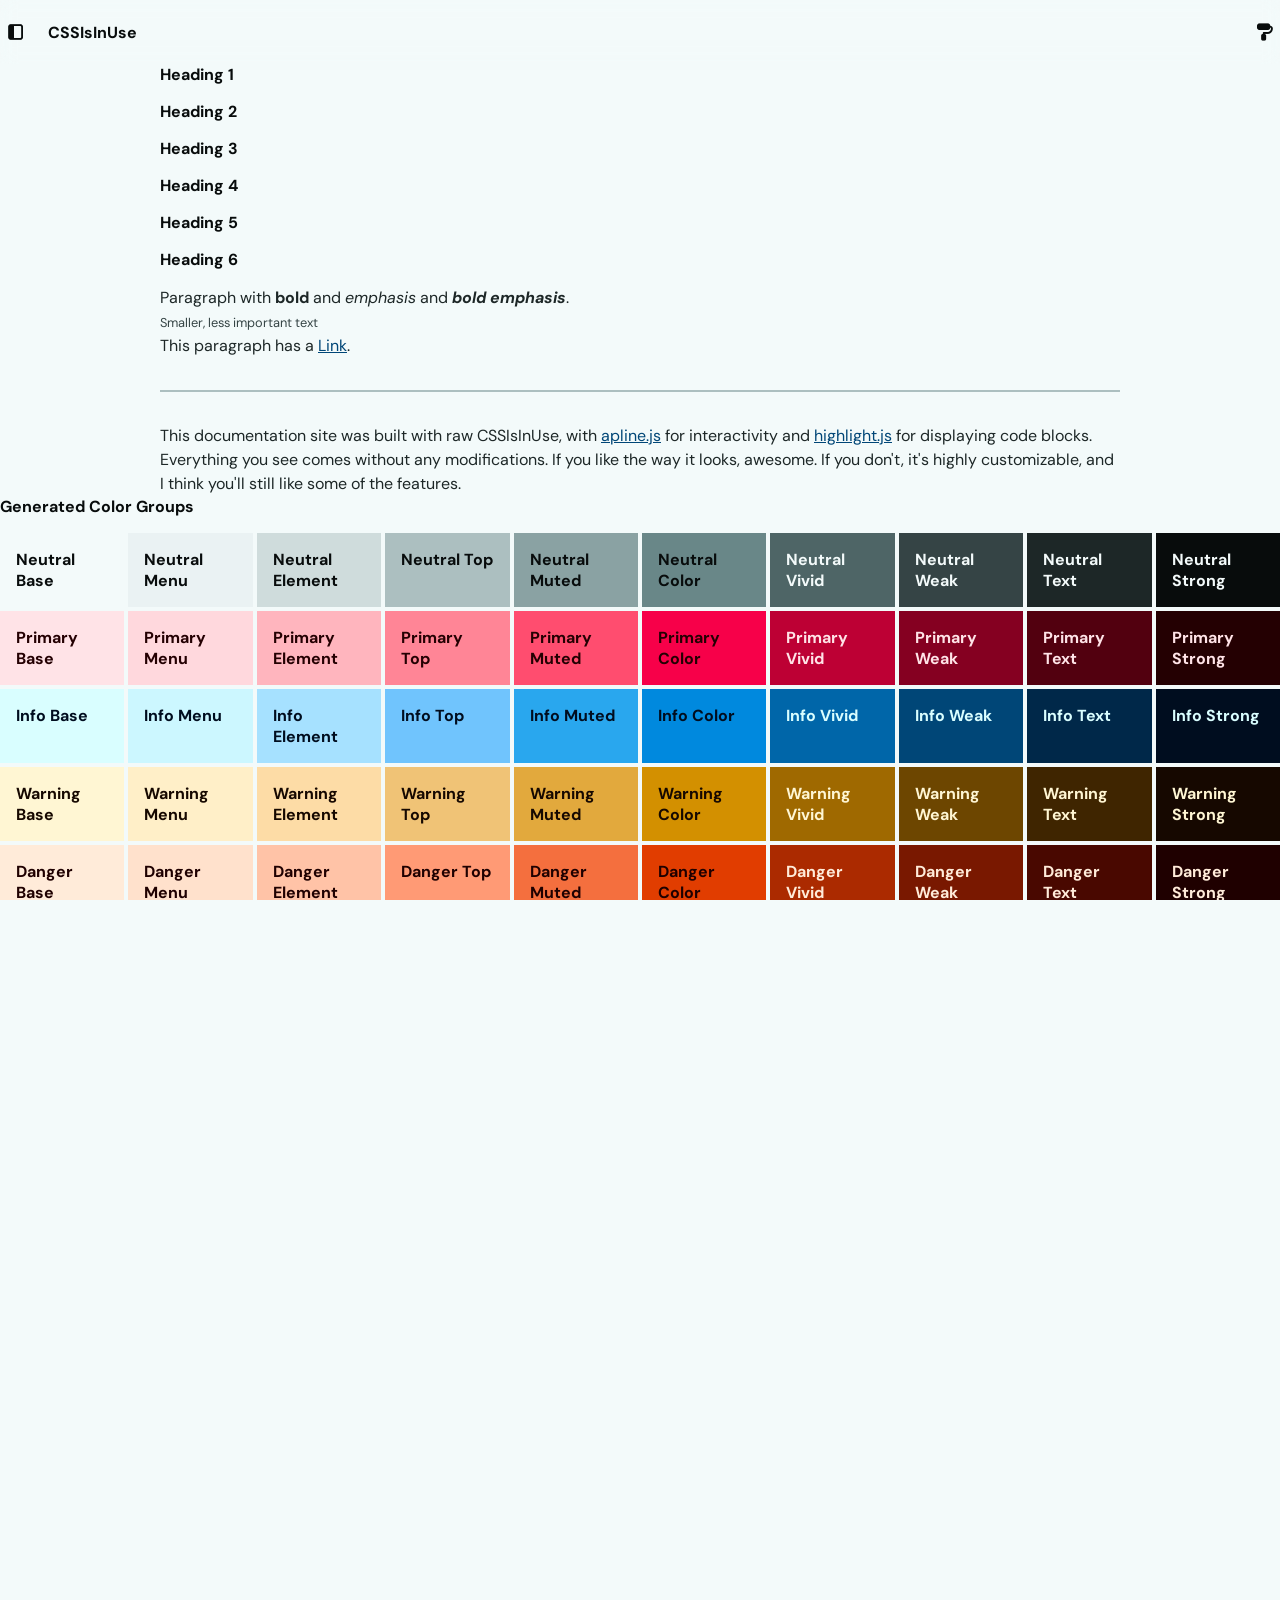
==== commit eb38af0a: "tighten token naming convention, fix reduced-transparency, fix opacity and [disabled], move group to" ====
--- a/kitchen.html
+++ b/kitchen.html
@@ -25,7 +25,7 @@
       <script>hljs.highlightAll();</script>
       <style>
         .paint {
-          padding: var(--padding-base);
+          padding: var(--padding-md);
           font-weight: bold;
         }
       </style>
@@ -41,7 +41,7 @@
   >
 
     <header class="header">
-      <nav class="nav">
+      <nav class="nav is-translucent">
         <div class='nav-item'>
           <button
             class="button is-ghost is-icon"
@@ -59,12 +59,32 @@
               <i :class="theme === 'light' ? 'ti ti-moon-filled' : 'ti ti-sun-high-filled'"></i>
             </span>
           </button>
-          <button
-            class="button is-ghost is-icon"
-            aria-label="Toggle Color Scheme" 
-            @click="scheme = scheme === 'default' ? 'olive' : 'default'">
-            <span class="icon"><i class="ti ti-paint-filled"></i></span>
-          </button>
+          <div
+            class="dropdown is-hoverable is-right"
+            x-data="{ active: false, schemes: { default: 'Default', olive: 'Olive', slate: 'Slate'} }"
+            :class="{ 'is-active' : active }"
+            @click.outside="active = false"
+            @keydown.escape.window="active = false"
+          >
+            <button
+              class="dropdown-btn button is-ghost is-hoverable is-icon"
+              aria-haspopup="menu"
+              aria-controls="scheme-select"
+              aria-label="Open Color Scheme Menu"
+              @click="active = !active"
+              :class="{ 'is-active' : active }"
+            >
+              <span class="icon" ><i class="ti ti-paint-filled"></i></span>
+            </button>
+            <div class="dropdown-menu" role="menu" id="scheme-select">
+              <div class="dropdown-content">
+                <template x-for="(value, index) in schemes">
+                  <button class="dropdown-item" :class="{ 'is-active' : scheme === index }" @click="scheme = index" x-text="value"></button>
+                </template>
+                
+              </div>
+            </div>
+          </div>
         </div>
       </nav>
     </header>
--- a/main.css
+++ b/main.css
@@ -1 +1 @@
-html{box-sizing:border-box;-webkit-text-size-adjust:100%;word-break:normal;-moz-tab-size:4;tab-size:4}*,::before,::after{background-repeat:no-repeat;box-sizing:inherit}::before,::after{text-decoration:inherit;vertical-align:inherit}*{padding:0;margin:0}hr{overflow:visible;height:0;color:inherit}details,main{display:block}summary{display:list-item}small{font-size:80%}[hidden]{display:none}abbr[title]{border-bottom:none;text-decoration:underline;text-decoration:underline dotted}a{background-color:rgba(0,0,0,0)}a:active,a:hover{outline-width:0}code,kbd,pre,samp{font-family:monospace,monospace}pre{font-size:1rem}b,strong{font-weight:bolder}sub,sup{font-size:75%;line-height:0;position:relative;vertical-align:baseline}sub{bottom:-0.25rem}sup{top:-0.5rem}table{border-color:inherit;text-indent:0}iframe{border-style:none}[aria-busy=true]{cursor:progress}[aria-controls]{cursor:pointer}input{border-radius:0}[type=number]::-webkit-inner-spin-button,[type=number]::-webkit-outer-spin-button{height:auto}[type=search]{-webkit-appearance:textfield;outline-offset:-2px}[type=search]::-webkit-search-decoration{-webkit-appearance:none}textarea{overflow:auto;resize:vertical}button,input,optgroup,select,textarea{font:inherit}optgroup{font-weight:bold}button{overflow:visible}button,select{text-transform:none}button,[type=button],[type=reset],[type=submit],[role=button]{cursor:pointer}button::-moz-focus-inner,[type=button]::-moz-focus-inner,[type=reset]::-moz-focus-inner,[type=submit]::-moz-focus-inner{border-style:none;padding:0}button:-moz-focusring,[type=button]::-moz-focus-inner,[type=reset]::-moz-focus-inner,[type=submit]::-moz-focus-inner{outline:1px dotted ButtonText}button,html [type=button],[type=reset],[type=submit]{-webkit-appearance:button}button,input,select,textarea{background-color:rgba(0,0,0,0);border-style:none}a:focus,button:focus,input:focus,select:focus,textarea:focus{outline-width:0}select{-moz-appearance:none;-webkit-appearance:none}select::-ms-expand{display:none}select::-ms-value{color:currentColor}legend{border:0;color:inherit;display:table;max-width:100%;white-space:normal;max-width:100%}::-webkit-file-upload-button{-webkit-appearance:button;color:inherit;font:inherit}[disabled],[aria-disabled=true]{cursor:default}img{border-style:none}progress{vertical-align:baseline}@media(prefers-color-scheme: light){:root{color-scheme:only light !important}}:root,:root [data-theme=dark],:root .dark{color-scheme:only dark}:root [data-theme=light],:root .light{color-scheme:only light}:root,.default,[data-scheme=default]{--light: 0.98;--dark: 0.15;--neutral-l: 0.6;--neutral-c: 0.0337;--neutral-h: 200;--neutral-falloff: 0.8;--primary-l: var(--neutral-l);--primary-c: 0.27;--primary-h: 15;--primary-falloff: 0.7;--info-l: var(--neutral-l);--info-c: 0.1784;--info-h: 240;--info-falloff: 0.7;--success-l: var(--neutral-l);--success-c: 0.2263;--success-h: 140;--success-falloff: 0.7;--warning-l: 0.7;--warning-c: 0.1664;--warning-h: 80;--warning-falloff: 0.7;--danger-l: var(--neutral-l);--danger-c: 0.2122;--danger-h: 40;--danger-falloff: 0.7;--greyscale-l: var(--neutral-l);--greyscale-c: 0;--greyscale-h: 0;--greyscale-falloff: 0}.olive,[data-scheme=olive]{--light: 0.98;--dark: 0.15;--neutral-l: 0.6;--neutral-c: 0.05;--neutral-h: 120;--neutral-falloff: 0.5;--primary-l: var(--neutral-l);--primary-c: 0.1479;--primary-h: 74.24;--primary-falloff: 0.7;--info-l: var(--neutral-l);--info-c: 0.1617;--info-h: 115;--info-falloff: 0.7;--success-l: var(--neutral-l);--success-c: 0.1949;--success-h: 130;--success-falloff: 0.7;--warning-l: 0.8;--warning-c: 0.136;--warning-h: 85;--warning-falloff: 0.7;--danger-l: var(--neutral-l);--danger-c: 0.181;--danger-h: 50;--danger-falloff: 0.7}.slate,[data-scheme=slate]{--light: 0.98;--dark: 0.15;--neutral-l: 0.6;--neutral-c: 0.015;--neutral-h: 50;--neutral-falloff: 0.9;--primary-l: var(--neutral-l);--primary-c: 0.07;--primary-h: 50;--primary-falloff: 0.7;--info-l: var(--neutral-l);--info-c: 0.05;--info-h: 256;--info-falloff: 0.7;--success-l: var(--neutral-l);--success-c: 0.07;--success-h: 120;--success-falloff: 0.7;--warning-l: 0.7;--warning-c: 0.07;--warning-h: 70;--warning-falloff: 0.7;--danger-l: var(--neutral-l);--danger-c: 0.07;--danger-h: 32;--danger-falloff: 0.7;--font-header: "DM Serif Display", serif;--font-body: "Commissioner", "DM Sans", sans-serif;--glow-size-base: 0;--padding-base: 1.5rem;--border-radius-base: 0.5rem;--border-radius-rounded: 0.5rem;--text-size-6-base: 1.1rem;--icon-size-small: 1.1rem}ol,ul{padding-left:var(--padding-large)}.menu li ul{margin-left:1rem !important}:root,[data-scheme=default],[data-scheme=olive],[data-scheme=slate],.default,.olive,.slate{--neutral-100: oklch( calc( var(--dark) + ((var(--neutral-l) - var(--dark)) * 0) ) calc( var(--neutral-c) * (1 - (1 - 0) * var(--neutral-falloff)) ) var(--neutral-h) );--neutral-125: oklch( calc( var(--dark) + ((var(--neutral-l) - var(--dark)) * 0.0625) ) calc( var(--neutral-c) * (1 - (1 - 0.0625) * var(--neutral-falloff)) ) var(--neutral-h) );--neutral-200: oklch( calc( var(--dark) + ((var(--neutral-l) - var(--dark)) * 0.25) ) calc( var(--neutral-c) * (1 - (1 - 0.25) * var(--neutral-falloff)) ) var(--neutral-h) );--neutral-300: oklch( calc( var(--dark) + ((var(--neutral-l) - var(--dark)) * 0.5) ) calc( var(--neutral-c) * (1 - (1 - 0.5) * var(--neutral-falloff)) ) var(--neutral-h) );--neutral-400: oklch( calc( var(--dark) + ((var(--neutral-l) - var(--dark)) * 0.75) ) calc( var(--neutral-c) * (1 - (1 - 0.75) * var(--neutral-falloff)) ) var(--neutral-h) );--neutral-500: oklch( var(--neutral-l) var(--neutral-c) var(--neutral-h) );--neutral-600: oklch( calc( var(--neutral-l) + (var(--light) - var(--neutral-l)) * 0.25 ) calc( var(--neutral-c) * (1 - 0.25 * var(--neutral-falloff)) ) var(--neutral-h) );--neutral-700: oklch( calc( var(--neutral-l) + (var(--light) - var(--neutral-l)) * 0.5 ) calc( var(--neutral-c) * (1 - 0.5 * var(--neutral-falloff)) ) var(--neutral-h) );--neutral-800: oklch( calc( var(--neutral-l) + (var(--light) - var(--neutral-l)) * 0.75 ) calc( var(--neutral-c) * (1 - 0.75 * var(--neutral-falloff)) ) var(--neutral-h) );--neutral-875: oklch( calc( var(--neutral-l) + (var(--light) - var(--neutral-l)) * 0.9375 ) calc( var(--neutral-c) * (1 - 0.9375 * var(--neutral-falloff)) ) var(--neutral-h) );--neutral-900: oklch( calc( var(--neutral-l) + (var(--light) - var(--neutral-l)) * 1 ) calc( var(--neutral-c) * (1 - 1 * var(--neutral-falloff)) ) var(--neutral-h) );--primary-100: oklch( calc( var(--dark) + ((var(--primary-l) - var(--dark)) * 0) ) calc( var(--primary-c) * (1 - (1 - 0) * var(--primary-falloff)) ) var(--primary-h) );--primary-125: oklch( calc( var(--dark) + ((var(--primary-l) - var(--dark)) * 0.0625) ) calc( var(--primary-c) * (1 - (1 - 0.0625) * var(--primary-falloff)) ) var(--primary-h) );--primary-200: oklch( calc( var(--dark) + ((var(--primary-l) - var(--dark)) * 0.25) ) calc( var(--primary-c) * (1 - (1 - 0.25) * var(--primary-falloff)) ) var(--primary-h) );--primary-300: oklch( calc( var(--dark) + ((var(--primary-l) - var(--dark)) * 0.5) ) calc( var(--primary-c) * (1 - (1 - 0.5) * var(--primary-falloff)) ) var(--primary-h) );--primary-400: oklch( calc( var(--dark) + ((var(--primary-l) - var(--dark)) * 0.75) ) calc( var(--primary-c) * (1 - (1 - 0.75) * var(--primary-falloff)) ) var(--primary-h) );--primary-500: oklch( var(--primary-l) var(--primary-c) var(--primary-h) );--primary-600: oklch( calc( var(--primary-l) + (var(--light) - var(--primary-l)) * 0.25 ) calc( var(--primary-c) * (1 - 0.25 * var(--primary-falloff)) ) var(--primary-h) );--primary-700: oklch( calc( var(--primary-l) + (var(--light) - var(--primary-l)) * 0.5 ) calc( var(--primary-c) * (1 - 0.5 * var(--primary-falloff)) ) var(--primary-h) );--primary-800: oklch( calc( var(--primary-l) + (var(--light) - var(--primary-l)) * 0.75 ) calc( var(--primary-c) * (1 - 0.75 * var(--primary-falloff)) ) var(--primary-h) );--primary-875: oklch( calc( var(--primary-l) + (var(--light) - var(--primary-l)) * 0.9375 ) calc( var(--primary-c) * (1 - 0.9375 * var(--primary-falloff)) ) var(--primary-h) );--primary-900: oklch( calc( var(--primary-l) + (var(--light) - var(--primary-l)) * 1 ) calc( var(--primary-c) * (1 - 1 * var(--primary-falloff)) ) var(--primary-h) );--info-100: oklch( calc( var(--dark) + ((var(--info-l) - var(--dark)) * 0) ) calc( var(--info-c) * (1 - (1 - 0) * var(--info-falloff)) ) var(--info-h) );--info-125: oklch( calc( var(--dark) + ((var(--info-l) - var(--dark)) * 0.0625) ) calc( var(--info-c) * (1 - (1 - 0.0625) * var(--info-falloff)) ) var(--info-h) );--info-200: oklch( calc( var(--dark) + ((var(--info-l) - var(--dark)) * 0.25) ) calc( var(--info-c) * (1 - (1 - 0.25) * var(--info-falloff)) ) var(--info-h) );--info-300: oklch( calc( var(--dark) + ((var(--info-l) - var(--dark)) * 0.5) ) calc( var(--info-c) * (1 - (1 - 0.5) * var(--info-falloff)) ) var(--info-h) );--info-400: oklch( calc( var(--dark) + ((var(--info-l) - var(--dark)) * 0.75) ) calc( var(--info-c) * (1 - (1 - 0.75) * var(--info-falloff)) ) var(--info-h) );--info-500: oklch( var(--info-l) var(--info-c) var(--info-h) );--info-600: oklch( calc( var(--info-l) + (var(--light) - var(--info-l)) * 0.25 ) calc( var(--info-c) * (1 - 0.25 * var(--info-falloff)) ) var(--info-h) );--info-700: oklch( calc( var(--info-l) + (var(--light) - var(--info-l)) * 0.5 ) calc( var(--info-c) * (1 - 0.5 * var(--info-falloff)) ) var(--info-h) );--info-800: oklch( calc( var(--info-l) + (var(--light) - var(--info-l)) * 0.75 ) calc( var(--info-c) * (1 - 0.75 * var(--info-falloff)) ) var(--info-h) );--info-875: oklch( calc( var(--info-l) + (var(--light) - var(--info-l)) * 0.9375 ) calc( var(--info-c) * (1 - 0.9375 * var(--info-falloff)) ) var(--info-h) );--info-900: oklch( calc( var(--info-l) + (var(--light) - var(--info-l)) * 1 ) calc( var(--info-c) * (1 - 1 * var(--info-falloff)) ) var(--info-h) );--warning-100: oklch( calc( var(--dark) + ((var(--warning-l) - var(--dark)) * 0) ) calc( var(--warning-c) * (1 - (1 - 0) * var(--warning-falloff)) ) var(--warning-h) );--warning-125: oklch( calc( var(--dark) + ((var(--warning-l) - var(--dark)) * 0.0625) ) calc( var(--warning-c) * (1 - (1 - 0.0625) * var(--warning-falloff)) ) var(--warning-h) );--warning-200: oklch( calc( var(--dark) + ((var(--warning-l) - var(--dark)) * 0.25) ) calc( var(--warning-c) * (1 - (1 - 0.25) * var(--warning-falloff)) ) var(--warning-h) );--warning-300: oklch( calc( var(--dark) + ((var(--warning-l) - var(--dark)) * 0.5) ) calc( var(--warning-c) * (1 - (1 - 0.5) * var(--warning-falloff)) ) var(--warning-h) );--warning-400: oklch( calc( var(--dark) + ((var(--warning-l) - var(--dark)) * 0.75) ) calc( var(--warning-c) * (1 - (1 - 0.75) * var(--warning-falloff)) ) var(--warning-h) );--warning-500: oklch( var(--warning-l) var(--warning-c) var(--warning-h) );--warning-600: oklch( calc( var(--warning-l) + (var(--light) - var(--warning-l)) * 0.25 ) calc( var(--warning-c) * (1 - 0.25 * var(--warning-falloff)) ) var(--warning-h) );--warning-700: oklch( calc( var(--warning-l) + (var(--light) - var(--warning-l)) * 0.5 ) calc( var(--warning-c) * (1 - 0.5 * var(--warning-falloff)) ) var(--warning-h) );--warning-800: oklch( calc( var(--warning-l) + (var(--light) - var(--warning-l)) * 0.75 ) calc( var(--warning-c) * (1 - 0.75 * var(--warning-falloff)) ) var(--warning-h) );--warning-875: oklch( calc( var(--warning-l) + (var(--light) - var(--warning-l)) * 0.9375 ) calc( var(--warning-c) * (1 - 0.9375 * var(--warning-falloff)) ) var(--warning-h) );--warning-900: oklch( calc( var(--warning-l) + (var(--light) - var(--warning-l)) * 1 ) calc( var(--warning-c) * (1 - 1 * var(--warning-falloff)) ) var(--warning-h) );--danger-100: oklch( calc( var(--dark) + ((var(--danger-l) - var(--dark)) * 0) ) calc( var(--danger-c) * (1 - (1 - 0) * var(--danger-falloff)) ) var(--danger-h) );--danger-125: oklch( calc( var(--dark) + ((var(--danger-l) - var(--dark)) * 0.0625) ) calc( var(--danger-c) * (1 - (1 - 0.0625) * var(--danger-falloff)) ) var(--danger-h) );--danger-200: oklch( calc( var(--dark) + ((var(--danger-l) - var(--dark)) * 0.25) ) calc( var(--danger-c) * (1 - (1 - 0.25) * var(--danger-falloff)) ) var(--danger-h) );--danger-300: oklch( calc( var(--dark) + ((var(--danger-l) - var(--dark)) * 0.5) ) calc( var(--danger-c) * (1 - (1 - 0.5) * var(--danger-falloff)) ) var(--danger-h) );--danger-400: oklch( calc( var(--dark) + ((var(--danger-l) - var(--dark)) * 0.75) ) calc( var(--danger-c) * (1 - (1 - 0.75) * var(--danger-falloff)) ) var(--danger-h) );--danger-500: oklch( var(--danger-l) var(--danger-c) var(--danger-h) );--danger-600: oklch( calc( var(--danger-l) + (var(--light) - var(--danger-l)) * 0.25 ) calc( var(--danger-c) * (1 - 0.25 * var(--danger-falloff)) ) var(--danger-h) );--danger-700: oklch( calc( var(--danger-l) + (var(--light) - var(--danger-l)) * 0.5 ) calc( var(--danger-c) * (1 - 0.5 * var(--danger-falloff)) ) var(--danger-h) );--danger-800: oklch( calc( var(--danger-l) + (var(--light) - var(--danger-l)) * 0.75 ) calc( var(--danger-c) * (1 - 0.75 * var(--danger-falloff)) ) var(--danger-h) );--danger-875: oklch( calc( var(--danger-l) + (var(--light) - var(--danger-l)) * 0.9375 ) calc( var(--danger-c) * (1 - 0.9375 * var(--danger-falloff)) ) var(--danger-h) );--danger-900: oklch( calc( var(--danger-l) + (var(--light) - var(--danger-l)) * 1 ) calc( var(--danger-c) * (1 - 1 * var(--danger-falloff)) ) var(--danger-h) );--success-100: oklch( calc( var(--dark) + ((var(--success-l) - var(--dark)) * 0) ) calc( var(--success-c) * (1 - (1 - 0) * var(--success-falloff)) ) var(--success-h) );--success-125: oklch( calc( var(--dark) + ((var(--success-l) - var(--dark)) * 0.0625) ) calc( var(--success-c) * (1 - (1 - 0.0625) * var(--success-falloff)) ) var(--success-h) );--success-200: oklch( calc( var(--dark) + ((var(--success-l) - var(--dark)) * 0.25) ) calc( var(--success-c) * (1 - (1 - 0.25) * var(--success-falloff)) ) var(--success-h) );--success-300: oklch( calc( var(--dark) + ((var(--success-l) - var(--dark)) * 0.5) ) calc( var(--success-c) * (1 - (1 - 0.5) * var(--success-falloff)) ) var(--success-h) );--success-400: oklch( calc( var(--dark) + ((var(--success-l) - var(--dark)) * 0.75) ) calc( var(--success-c) * (1 - (1 - 0.75) * var(--success-falloff)) ) var(--success-h) );--success-500: oklch( var(--success-l) var(--success-c) var(--success-h) );--success-600: oklch( calc( var(--success-l) + (var(--light) - var(--success-l)) * 0.25 ) calc( var(--success-c) * (1 - 0.25 * var(--success-falloff)) ) var(--success-h) );--success-700: oklch( calc( var(--success-l) + (var(--light) - var(--success-l)) * 0.5 ) calc( var(--success-c) * (1 - 0.5 * var(--success-falloff)) ) var(--success-h) );--success-800: oklch( calc( var(--success-l) + (var(--light) - var(--success-l)) * 0.75 ) calc( var(--success-c) * (1 - 0.75 * var(--success-falloff)) ) var(--success-h) );--success-875: oklch( calc( var(--success-l) + (var(--light) - var(--success-l)) * 0.9375 ) calc( var(--success-c) * (1 - 0.9375 * var(--success-falloff)) ) var(--success-h) );--success-900: oklch( calc( var(--success-l) + (var(--light) - var(--success-l)) * 1 ) calc( var(--success-c) * (1 - 1 * var(--success-falloff)) ) var(--success-h) );--greyscale-100: oklch( calc( var(--dark) + ((var(--greyscale-l) - var(--dark)) * 0) ) calc( var(--greyscale-c) * (1 - (1 - 0) * var(--greyscale-falloff)) ) var(--greyscale-h) );--greyscale-125: oklch( calc( var(--dark) + ((var(--greyscale-l) - var(--dark)) * 0.0625) ) calc( var(--greyscale-c) * (1 - (1 - 0.0625) * var(--greyscale-falloff)) ) var(--greyscale-h) );--greyscale-200: oklch( calc( var(--dark) + ((var(--greyscale-l) - var(--dark)) * 0.25) ) calc( var(--greyscale-c) * (1 - (1 - 0.25) * var(--greyscale-falloff)) ) var(--greyscale-h) );--greyscale-300: oklch( calc( var(--dark) + ((var(--greyscale-l) - var(--dark)) * 0.5) ) calc( var(--greyscale-c) * (1 - (1 - 0.5) * var(--greyscale-falloff)) ) var(--greyscale-h) );--greyscale-400: oklch( calc( var(--dark) + ((var(--greyscale-l) - var(--dark)) * 0.75) ) calc( var(--greyscale-c) * (1 - (1 - 0.75) * var(--greyscale-falloff)) ) var(--greyscale-h) );--greyscale-500: oklch( var(--greyscale-l) var(--greyscale-c) var(--greyscale-h) );--greyscale-600: oklch( calc( var(--greyscale-l) + (var(--light) - var(--greyscale-l)) * 0.25 ) calc( var(--greyscale-c) * (1 - 0.25 * var(--greyscale-falloff)) ) var(--greyscale-h) );--greyscale-700: oklch( calc( var(--greyscale-l) + (var(--light) - var(--greyscale-l)) * 0.5 ) calc( var(--greyscale-c) * (1 - 0.5 * var(--greyscale-falloff)) ) var(--greyscale-h) );--greyscale-800: oklch( calc( var(--greyscale-l) + (var(--light) - var(--greyscale-l)) * 0.75 ) calc( var(--greyscale-c) * (1 - 0.75 * var(--greyscale-falloff)) ) var(--greyscale-h) );--greyscale-875: oklch( calc( var(--greyscale-l) + (var(--light) - var(--greyscale-l)) * 0.9375 ) calc( var(--greyscale-c) * (1 - 0.9375 * var(--greyscale-falloff)) ) var(--greyscale-h) );--greyscale-900: oklch( calc( var(--greyscale-l) + (var(--light) - var(--greyscale-l)) * 1 ) calc( var(--greyscale-c) * (1 - 1 * var(--greyscale-falloff)) ) var(--greyscale-h) );--neutral-base: light-dark(var(--neutral-900), var(--neutral-100));--neutral-menu: light-dark(var(--neutral-875), var(--neutral-125));--neutral-element: light-dark(var(--neutral-800), var(--neutral-200));--neutral-top: light-dark(var(--neutral-700), var(--neutral-300));--neutral-muted: light-dark(var(--neutral-600), var(--neutral-400));--neutral-color: var(--neutral-500);--neutral-vivid: light-dark(var(--neutral-400), var(--neutral-600));--neutral-weak: light-dark(var(--neutral-300), var(--neutral-700));--neutral-text: light-dark(var(--neutral-200), var(--neutral-800));--neutral-strong: light-dark(var(--neutral-100), var(--neutral-900));--primary-base: light-dark(var(--primary-900), var(--primary-100));--primary-menu: light-dark(var(--primary-875), var(--primary-125));--primary-element: light-dark(var(--primary-800), var(--primary-200));--primary-top: light-dark(var(--primary-700), var(--primary-300));--primary-muted: light-dark(var(--primary-600), var(--primary-400));--primary-color: var(--primary-500);--primary-vivid: light-dark(var(--primary-400), var(--primary-600));--primary-weak: light-dark(var(--primary-300), var(--primary-700));--primary-text: light-dark(var(--primary-200), var(--primary-800));--primary-strong: light-dark(var(--primary-100), var(--primary-900));--info-base: light-dark(var(--info-900), var(--info-100));--info-menu: light-dark(var(--info-875), var(--info-125));--info-element: light-dark(var(--info-800), var(--info-200));--info-top: light-dark(var(--info-700), var(--info-300));--info-muted: light-dark(var(--info-600), var(--info-400));--info-color: var(--info-500);--info-vivid: light-dark(var(--info-400), var(--info-600));--info-weak: light-dark(var(--info-300), var(--info-700));--info-text: light-dark(var(--info-200), var(--info-800));--info-strong: light-dark(var(--info-100), var(--info-900));--warning-base: light-dark(var(--warning-900), var(--warning-100));--warning-menu: light-dark(var(--warning-875), var(--warning-125));--warning-element: light-dark(var(--warning-800), var(--warning-200));--warning-top: light-dark(var(--warning-700), var(--warning-300));--warning-muted: light-dark(var(--warning-600), var(--warning-400));--warning-color: var(--warning-500);--warning-vivid: light-dark(var(--warning-400), var(--warning-600));--warning-weak: light-dark(var(--warning-300), var(--warning-700));--warning-text: light-dark(var(--warning-200), var(--warning-800));--warning-strong: light-dark(var(--warning-100), var(--warning-900));--danger-base: light-dark(var(--danger-900), var(--danger-100));--danger-menu: light-dark(var(--danger-875), var(--danger-125));--danger-element: light-dark(var(--danger-800), var(--danger-200));--danger-top: light-dark(var(--danger-700), var(--danger-300));--danger-muted: light-dark(var(--danger-600), var(--danger-400));--danger-color: var(--danger-500);--danger-vivid: light-dark(var(--danger-400), var(--danger-600));--danger-weak: light-dark(var(--danger-300), var(--danger-700));--danger-text: light-dark(var(--danger-200), var(--danger-800));--danger-strong: light-dark(var(--danger-100), var(--danger-900));--success-base: light-dark(var(--success-900), var(--success-100));--success-menu: light-dark(var(--success-875), var(--success-125));--success-element: light-dark(var(--success-800), var(--success-200));--success-top: light-dark(var(--success-700), var(--success-300));--success-muted: light-dark(var(--success-600), var(--success-400));--success-color: var(--success-500);--success-vivid: light-dark(var(--success-400), var(--success-600));--success-weak: light-dark(var(--success-300), var(--success-700));--success-text: light-dark(var(--success-200), var(--success-800));--success-strong: light-dark(var(--success-100), var(--success-900));--greyscale-base: light-dark(var(--greyscale-900), var(--greyscale-100));--greyscale-menu: light-dark(var(--greyscale-875), var(--greyscale-125));--greyscale-element: light-dark(var(--greyscale-800), var(--greyscale-200));--greyscale-top: light-dark(var(--greyscale-700), var(--greyscale-300));--greyscale-muted: light-dark(var(--greyscale-600), var(--greyscale-400));--greyscale-color: var(--greyscale-500);--greyscale-vivid: light-dark(var(--greyscale-400), var(--greyscale-600));--greyscale-weak: light-dark(var(--greyscale-300), var(--greyscale-700));--greyscale-text: light-dark(var(--greyscale-200), var(--greyscale-800));--greyscale-strong: light-dark(var(--greyscale-100), var(--greyscale-900));--color-base: var(--neutral-base);--color-menu: var(--neutral-menu);--color-element: var(--neutral-element);--color-top: var(--neutral-top);--color-muted: var(--neutral-muted);--color-color: var(--neutral-color);--color-vivid: var(--neutral-vivid);--color-weak: var(--neutral-weak);--color-text: var(--neutral-text);--color-strong: var(--neutral-strong);--contrast-base: light-dark(var(--white),var(--black));--contrast-text: light-dark(var(--black),var(--white))}:root .is-neutral,[data-scheme=default] .is-neutral,[data-scheme=olive] .is-neutral,[data-scheme=slate] .is-neutral,.default .is-neutral,.olive .is-neutral,.slate .is-neutral{--color-base: var(--neutral-base);--color-menu: var(--neutral-menu);--color-element: var(--neutral-element);--color-top: var(--neutral-top);--color-muted: var(--neutral-muted);--color-color: var(--neutral-color);--color-vivid: var(--neutral-vivid);--color-weak: var(--neutral-weak);--color-text: var(--neutral-text);--color-strong: var(--neutral-strong)}:root .is-primary,[data-scheme=default] .is-primary,[data-scheme=olive] .is-primary,[data-scheme=slate] .is-primary,.default .is-primary,.olive .is-primary,.slate .is-primary{--color-base: var(--primary-base);--color-menu: var(--primary-menu);--color-element: var(--primary-element);--color-top: var(--primary-top);--color-muted: var(--primary-muted);--color-color: var(--primary-color);--color-vivid: var(--primary-vivid);--color-weak: var(--primary-weak);--color-text: var(--primary-text);--color-strong: var(--primary-strong)}:root .is-info,[data-scheme=default] .is-info,[data-scheme=olive] .is-info,[data-scheme=slate] .is-info,.default .is-info,.olive .is-info,.slate .is-info{--color-base: var(--info-base);--color-menu: var(--info-menu);--color-element: var(--info-element);--color-top: var(--info-top);--color-muted: var(--info-muted);--color-color: var(--info-color);--color-vivid: var(--info-vivid);--color-weak: var(--info-weak);--color-text: var(--info-text);--color-strong: var(--info-strong)}:root .is-warning,[data-scheme=default] .is-warning,[data-scheme=olive] .is-warning,[data-scheme=slate] .is-warning,.default .is-warning,.olive .is-warning,.slate .is-warning{--color-base: var(--warning-base);--color-menu: var(--warning-menu);--color-element: var(--warning-element);--color-top: var(--warning-top);--color-muted: var(--warning-muted);--color-color: var(--warning-color);--color-vivid: var(--warning-vivid);--color-weak: var(--warning-weak);--color-text: var(--warning-text);--color-strong: var(--warning-strong)}:root .is-danger,[data-scheme=default] .is-danger,[data-scheme=olive] .is-danger,[data-scheme=slate] .is-danger,.default .is-danger,.olive .is-danger,.slate .is-danger{--color-base: var(--danger-base);--color-menu: var(--danger-menu);--color-element: var(--danger-element);--color-top: var(--danger-top);--color-muted: var(--danger-muted);--color-color: var(--danger-color);--color-vivid: var(--danger-vivid);--color-weak: var(--danger-weak);--color-text: var(--danger-text);--color-strong: var(--danger-strong)}:root .is-success,[data-scheme=default] .is-success,[data-scheme=olive] .is-success,[data-scheme=slate] .is-success,.default .is-success,.olive .is-success,.slate .is-success{--color-base: var(--success-base);--color-menu: var(--success-menu);--color-element: var(--success-element);--color-top: var(--success-top);--color-muted: var(--success-muted);--color-color: var(--success-color);--color-vivid: var(--success-vivid);--color-weak: var(--success-weak);--color-text: var(--success-text);--color-strong: var(--success-strong)}:root .is-greyscale,[data-scheme=default] .is-greyscale,[data-scheme=olive] .is-greyscale,[data-scheme=slate] .is-greyscale,.default .is-greyscale,.olive .is-greyscale,.slate .is-greyscale{--color-base: var(--greyscale-base);--color-menu: var(--greyscale-menu);--color-element: var(--greyscale-element);--color-top: var(--greyscale-top);--color-muted: var(--greyscale-muted);--color-color: var(--greyscale-color);--color-vivid: var(--greyscale-vivid);--color-weak: var(--greyscale-weak);--color-text: var(--greyscale-text);--color-strong: var(--greyscale-strong)}@media(prefers-contrast: more){:root,[data-scheme=default],[data-scheme=olive],[data-scheme=slate],.default,.olive,.slate{--neutral-base: light-dark(white,black);--neutral-menu: var(--neutral-base);--neutral-element: var(--neutral-top);--neutral-muted: var(--neutral-color);--neutral-vivid: var(--neutral-color);--neutral-weak: var(--neutral-strong);--neutral-text: var(--neutral-strong);--neutral-strong: light-dark(black,white);--primary-base: light-dark(white,black);--primary-menu: var(--primary-base);--primary-element: var(--primary-top);--primary-muted: var(--primary-color);--primary-vivid: var(--primary-color);--primary-weak: var(--primary-strong);--primary-text: var(--primary-strong);--primary-strong: light-dark(black,white);--info-base: light-dark(white,black);--info-menu: var(--info-base);--info-element: var(--info-top);--info-muted: var(--info-color);--info-vivid: var(--info-color);--info-weak: var(--info-strong);--info-text: var(--info-strong);--info-strong: light-dark(black,white);--warning-base: light-dark(white,black);--warning-menu: var(--warning-base);--warning-element: var(--warning-top);--warning-muted: var(--warning-color);--warning-vivid: var(--warning-color);--warning-weak: var(--warning-strong);--warning-text: var(--warning-strong);--warning-strong: light-dark(black,white);--danger-base: light-dark(white,black);--danger-menu: var(--danger-base);--danger-element: var(--danger-top);--danger-muted: var(--danger-color);--danger-vivid: var(--danger-color);--danger-weak: var(--danger-strong);--danger-text: var(--danger-strong);--danger-strong: light-dark(black,white);--success-base: light-dark(white,black);--success-menu: var(--success-base);--success-element: var(--success-top);--success-muted: var(--success-color);--success-vivid: var(--success-color);--success-weak: var(--success-strong);--success-text: var(--success-strong);--success-strong: light-dark(black,white);--greyscale-base: light-dark(white,black);--greyscale-menu: var(--greyscale-base);--greyscale-element: var(--greyscale-top);--greyscale-muted: var(--greyscale-color);--greyscale-vivid: var(--greyscale-color);--greyscale-weak: var(--greyscale-strong);--greyscale-text: var(--greyscale-strong);--greyscale-strong: light-dark(black,white)}}@media(prefers-contrast: less){:root,[data-scheme=default],[data-scheme=olive],[data-scheme=slate],.default,.olive,.slate{--neutral-base: var(--neutral-menu);--neutral-element: light-dark(var(--neutral-700), var(--neutral-300));--neutral-top: var(--neutral-muted);--neutral-weak: var(--neutral-vivid);--neutral-text: light-dark(var(--neutral-300), var(--neutral-700));--neutral-strong: light-dark(var(--neutral-200), var(--neutral-800));--primary-base: var(--primary-menu);--primary-element: light-dark(var(--primary-700), var(--primary-300));--primary-top: var(--primary-muted);--primary-weak: var(--primary-vivid);--primary-text: light-dark(var(--primary-300), var(--primary-700));--primary-strong: light-dark(var(--primary-200), var(--primary-800));--info-base: var(--info-menu);--info-element: light-dark(var(--info-700), var(--info-300));--info-top: var(--info-muted);--info-weak: var(--info-vivid);--info-text: light-dark(var(--info-300), var(--info-700));--info-strong: light-dark(var(--info-200), var(--info-800));--warning-base: var(--warning-menu);--warning-element: light-dark(var(--warning-700), var(--warning-300));--warning-top: var(--warning-muted);--warning-weak: var(--warning-vivid);--warning-text: light-dark(var(--warning-300), var(--warning-700));--warning-strong: light-dark(var(--warning-200), var(--warning-800));--danger-base: var(--danger-menu);--danger-element: light-dark(var(--danger-700), var(--danger-300));--danger-top: var(--danger-muted);--danger-weak: var(--danger-vivid);--danger-text: light-dark(var(--danger-300), var(--danger-700));--danger-strong: light-dark(var(--danger-200), var(--danger-800));--success-base: var(--success-menu);--success-element: light-dark(var(--success-700), var(--success-300));--success-top: var(--success-muted);--success-weak: var(--success-vivid);--success-text: light-dark(var(--success-300), var(--success-700));--success-strong: light-dark(var(--success-200), var(--success-800));--greyscale-base: var(--greyscale-menu);--greyscale-element: light-dark(var(--greyscale-700), var(--greyscale-300));--greyscale-top: var(--greyscale-muted);--greyscale-weak: var(--greyscale-vivid);--greyscale-text: light-dark(var(--greyscale-300), var(--greyscale-700));--greyscale-strong: light-dark(var(--greyscale-200), var(--greyscale-800))}}:root{--line-height-base: 1.5;--line-height-small: 1.25;--line-height-large: 2;--weight-light: 300;--weight-normal: 400;--weight-medium: 500;--weight-semibold: 600;--weight-bold: 700;--weight-extrabold: 800;--weight-heavy: 900;--border-radius-rounded: 999px;--black: black;--white: white;--text-size-1-max: 4rem;--text-size-1-min: 2rem;--text-size-2-max: 3rem;--text-size-2-min: 1.75rem;--text-size-3-max: 2.5rem;--text-size-3-min: 1.5rem;--text-size-4-max: 2rem;--text-size-4-min: 1.25rem;--text-size-5-max: 1.5rem;--text-size-5-min: 1rem;--text-size-6-base: 1rem;--text-size-7-base: 0.8rem;--text-size-logo-min: 1.75rem;--text-size-logo-max: 2rem;--padding-base: 1rem;--padding-xs-base: 0.25;--padding-sm-base: 0.5;--padding-lg-base: 2;--padding-xl-base: 3;--border-radius-base: 1rem;--opacity-base: 1;--border-thickness-base: 2px;--glow-size-base: 1rem;--blur-size-base: 1rem;--transition-duration: 0.2s;--font-header: "DM Sans", sans-serif;--font-body: "DM Sans", sans-serif;--font-monospace: monospace;--navbar-height-base: 4rem;--breakpoint-xs-base: 20rem;--breakpoint-sm-base: 30rem;--breakpoint-md-base: 60rem;--breakpoint-lg-base: 90rem}:root{--fluid-h1-a: calc( calc(var(--text-size-1-max) - var(--text-size-1-min) ) / calc( var(--breakpoint-lg) - var(--breakpoint-xs) ) );--fluid-h1-b: calc( var(--text-size-1-min) - calc( var(--fluid-h1-a) * var(--breakpoint-xs) ) ) ;--fluid-h1-m: calc( var(--fluid-h1-a) * 100vw );--fluid-h1: clamp( var(--text-size-1-min), calc(var(--fluid-h1-m) + var(--fluid-h1-b)), var(--text-size-1-max) );--fluid-h2-a: calc( calc(var(--text-size-2-max) - var(--text-size-2-min) ) / calc( var(--breakpoint-lg) - var(--breakpoint-xs) ) );--fluid-h2-b: calc( var(--text-size-2-min) - calc( var(--fluid-h2-a) * var(--breakpoint-xs) ) ) ;--fluid-h2-m: calc( var(--fluid-h2-a) * 100vw );--fluid-h2: clamp( var(--text-size-2-min), calc(var(--fluid-h2-m) + var(--fluid-h2-b)), var(--text-size-2-max) );--fluid-h3-a: calc( calc(var(--text-size-3-max) - var(--text-size-3-min) ) / calc( var(--breakpoint-lg) - var(--breakpoint-xs) ) );--fluid-h3-b: calc( var(--text-size-3-min) - calc( var(--fluid-h3-a) * var(--breakpoint-xs) ) ) ;--fluid-h3-m: calc( var(--fluid-h3-a) * 100vw );--fluid-h3: clamp( var(--text-size-3-min), calc(var(--fluid-h3-m) + var(--fluid-h3-b)), var(--text-size-3-max) );--fluid-h4-a: calc( calc(var(--text-size-4-max) - var(--text-size-4-min) ) / calc( var(--breakpoint-lg) - var(--breakpoint-xs) ) );--fluid-h4-b: calc( var(--text-size-4-min) - calc( var(--fluid-h4-a) * var(--breakpoint-xs) ) ) ;--fluid-h4-m: calc( var(--fluid-h4-a) * 100vw );--fluid-h4: clamp( var(--text-size-4-min), calc(var(--fluid-h4-m) + var(--fluid-h4-b)), var(--text-size-4-max) );--fluid-h5-a: calc( calc(var(--text-size-5-max) - var(--text-size-5-min) ) / calc( var(--breakpoint-lg) - var(--breakpoint-xs) ) );--fluid-h5-b: calc( var(--text-size-5-min) - calc( var(--fluid-h5-a) * var(--breakpoint-xs) ) ) ;--fluid-h5-m: calc( var(--fluid-h5-a) * 100vw );--fluid-h5: clamp( var(--text-size-5-min), calc(var(--fluid-h5-m) + var(--fluid-h5-b)), var(--text-size-5-max) );--fluid-logo-a: calc( calc(var(--text-size-logo-max) - var(--text-size-logo-min) ) / calc( var(--breakpoint-lg) - var(--breakpoint-xs) ) );--fluid-logo-b: calc( var(--text-size-logo-min) - calc( var(--fluid-logo-a) * var(--breakpoint-xs) ) ) ;--fluid-logo-m: calc( var(--fluid-logo-a) * 100vw );--fluid-logo: clamp( var(--text-size-logo-min), calc(var(--fluid-logo-m) + var(--fluid-logo-b)), var(--text-size-logo-max) );--text-size-1: var(--fluid-h1);--text-size-2: var(--fluid-h2);--text-size-3: var(--fluid-h3);--text-size-4: var(--fluid-h4);--text-size-5: var(--fluid-h5);--text-size-6: var(--text-size-6-base);--text-size-7: var(--text-size-7-base);--text-size-logo: var(--fluid-logo);--text-size-large: var(--text-size-4-min);--text-size-xl: var(--text-size-5-max);--icon-size-xs: var(--text-size-7);--icon-size-small: var(--text-size-6-base);--icon-size-base: var(--text-size-4-min);--icon-size-large: var(--text-size-4);--icon-size-xl: var(--text-size-3);--padding-xs: calc(var(--padding-base) * var(--padding-xs-base));--padding-small: calc(var(--padding-base) * var(--padding-sm-base));--padding-md: var(--padding-base);--padding-large: calc(var(--padding-base) * var(--padding-lg-base));--padding-xl: calc(var(--padding-base) * var(--padding-xl-base));--padding-section: calc(var(--padding-base) * 4);--padding-section-large: calc(var(--padding-base) * 8);--fluid-padding-edge-a: calc( calc(calc(var(--padding-base) * var(--padding-lg-base)) - var(--padding-base) ) / calc( var(--breakpoint-lg) - var(--breakpoint-xs) ) );--fluid-padding-edge-b: calc( var(--padding-base) - calc( var(--fluid-padding-edge-a) * var(--breakpoint-xs) ) ) ;--fluid-padding-edge-m: calc( var(--fluid-padding-edge-a) * 100vw );--fluid-padding-edge: clamp( var(--padding-base), calc(var(--fluid-padding-edge-m) + var(--fluid-padding-edge-b)), calc(var(--padding-base) * var(--padding-lg-base)) );--padding-edge: var(--fluid-padding-edge);--input-padding-base: calc(var(--padding-base) * var(--padding-sm-base)) var(--padding-base);--input-padding-small: calc(var(--padding-base) * var(--padding-xs-base)) calc(var(--padding-base) * var(--padding-sm-base));--input-padding-large: var(--padding-base) calc(var(--padding-base) * var(--padding-lg-base));--sidebar-width: var(--breakpoint-xs);--icon-text-spacing: var(--padding-xs);--weight-logo: var(--weight-bold);--border-radius-md: var(--border-radius-base);--border-radius-small: calc(var(--border-radius-base) * 0.5);--opacity-light: calc(var(--opacity-base) * 0.25);--opacity-disabled: calc(var(--opacity-base) * 0.7);--opacity-dark: calc(var(--opacity-base) * 0.8);--border-thickness-light: calc(var(--border-thickness-base) * 0.5);--border-thickness-md: var(--border-thickness-base);--border-thickness-heavy: calc(var(--border-thickness-base) * 2);--glow-size-xs: calc(var(--glow-size-base) * 0.5);--glow-size-small: calc(var(--glow-size-base) * 0.8);--glow-size-md: var(--glow-size-base);--glow-size-large: calc(var(--glow-size-base) * 1.5);--glow-size-xl: calc(var(--glow-size-base) * 2);--blur-size-small: calc(var(--blur-size-base) * 0.5);--blur-size-md: var(--blur-size-base);--blur-size-large: calc(var(--blur-size-base) * 1.5);--font-logo: var(--font-header);--breakpoint-xs: var(--breakpoint-xs-base);--breakpoint-sm: var(--breakpoint-sm-base);--breakpoint-md: var(--breakpoint-md-base);--breakpoint-lg: var(--breakpoint-lg-base);--navbar-height: var(--navbar-height-base)}[data-scheme=default],[data-scheme=olive],[data-scheme=slate],.default,.olive,.slate{--fluid-h1-a: calc( calc(var(--text-size-1-max) - var(--text-size-1-min) ) / calc( var(--breakpoint-lg) - var(--breakpoint-xs) ) );--fluid-h1-b: calc( var(--text-size-1-min) - calc( var(--fluid-h1-a) * var(--breakpoint-xs) ) ) ;--fluid-h1-m: calc( var(--fluid-h1-a) * 100vw );--fluid-h1: clamp( var(--text-size-1-min), calc(var(--fluid-h1-m) + var(--fluid-h1-b)), var(--text-size-1-max) );--fluid-h2-a: calc( calc(var(--text-size-2-max) - var(--text-size-2-min) ) / calc( var(--breakpoint-lg) - var(--breakpoint-xs) ) );--fluid-h2-b: calc( var(--text-size-2-min) - calc( var(--fluid-h2-a) * var(--breakpoint-xs) ) ) ;--fluid-h2-m: calc( var(--fluid-h2-a) * 100vw );--fluid-h2: clamp( var(--text-size-2-min), calc(var(--fluid-h2-m) + var(--fluid-h2-b)), var(--text-size-2-max) );--fluid-h3-a: calc( calc(var(--text-size-3-max) - var(--text-size-3-min) ) / calc( var(--breakpoint-lg) - var(--breakpoint-xs) ) );--fluid-h3-b: calc( var(--text-size-3-min) - calc( var(--fluid-h3-a) * var(--breakpoint-xs) ) ) ;--fluid-h3-m: calc( var(--fluid-h3-a) * 100vw );--fluid-h3: clamp( var(--text-size-3-min), calc(var(--fluid-h3-m) + var(--fluid-h3-b)), var(--text-size-3-max) );--fluid-h4-a: calc( calc(var(--text-size-4-max) - var(--text-size-4-min) ) / calc( var(--breakpoint-lg) - var(--breakpoint-xs) ) );--fluid-h4-b: calc( var(--text-size-4-min) - calc( var(--fluid-h4-a) * var(--breakpoint-xs) ) ) ;--fluid-h4-m: calc( var(--fluid-h4-a) * 100vw );--fluid-h4: clamp( var(--text-size-4-min), calc(var(--fluid-h4-m) + var(--fluid-h4-b)), var(--text-size-4-max) );--fluid-h5-a: calc( calc(var(--text-size-5-max) - var(--text-size-5-min) ) / calc( var(--breakpoint-lg) - var(--breakpoint-xs) ) );--fluid-h5-b: calc( var(--text-size-5-min) - calc( var(--fluid-h5-a) * var(--breakpoint-xs) ) ) ;--fluid-h5-m: calc( var(--fluid-h5-a) * 100vw );--fluid-h5: clamp( var(--text-size-5-min), calc(var(--fluid-h5-m) + var(--fluid-h5-b)), var(--text-size-5-max) );--fluid-logo-a: calc( calc(var(--text-size-logo-max) - var(--text-size-logo-min) ) / calc( var(--breakpoint-lg) - var(--breakpoint-xs) ) );--fluid-logo-b: calc( var(--text-size-logo-min) - calc( var(--fluid-logo-a) * var(--breakpoint-xs) ) ) ;--fluid-logo-m: calc( var(--fluid-logo-a) * 100vw );--fluid-logo: clamp( var(--text-size-logo-min), calc(var(--fluid-logo-m) + var(--fluid-logo-b)), var(--text-size-logo-max) );--text-size-1: var(--fluid-h1);--text-size-2: var(--fluid-h2);--text-size-3: var(--fluid-h3);--text-size-4: var(--fluid-h4);--text-size-5: var(--fluid-h5);--text-size-6: var(--text-size-6-base);--text-size-7: var(--text-size-7-base);--text-size-logo: var(--fluid-logo);--text-size-large: var(--text-size-4-min);--text-size-xl: var(--text-size-5-max);--icon-size-xs: var(--text-size-7);--icon-size-small: var(--text-size-6-base);--icon-size-base: var(--text-size-4-min);--icon-size-large: var(--text-size-4);--icon-size-xl: var(--text-size-3);--padding-xs: calc(var(--padding-base) * var(--padding-xs-base));--padding-small: calc(var(--padding-base) * var(--padding-sm-base));--padding-md: var(--padding-base);--padding-large: calc(var(--padding-base) * var(--padding-lg-base));--padding-xl: calc(var(--padding-base) * var(--padding-xl-base));--padding-section: calc(var(--padding-base) * 4);--padding-section-large: calc(var(--padding-base) * 8);--fluid-padding-edge-a: calc( calc(calc(var(--padding-base) * var(--padding-lg-base)) - var(--padding-base) ) / calc( var(--breakpoint-lg) - var(--breakpoint-xs) ) );--fluid-padding-edge-b: calc( var(--padding-base) - calc( var(--fluid-padding-edge-a) * var(--breakpoint-xs) ) ) ;--fluid-padding-edge-m: calc( var(--fluid-padding-edge-a) * 100vw );--fluid-padding-edge: clamp( var(--padding-base), calc(var(--fluid-padding-edge-m) + var(--fluid-padding-edge-b)), calc(var(--padding-base) * var(--padding-lg-base)) );--padding-edge: var(--fluid-padding-edge);--input-padding-base: calc(var(--padding-base) * var(--padding-sm-base)) var(--padding-base);--input-padding-small: calc(var(--padding-base) * var(--padding-xs-base)) calc(var(--padding-base) * var(--padding-sm-base));--input-padding-large: var(--padding-base) calc(var(--padding-base) * var(--padding-lg-base));--sidebar-width: var(--breakpoint-xs);--icon-text-spacing: var(--padding-xs);--weight-logo: var(--weight-bold);--border-radius-md: var(--border-radius-base);--border-radius-small: calc(var(--border-radius-base) * 0.5);--opacity-light: calc(var(--opacity-base) * 0.25);--opacity-disabled: calc(var(--opacity-base) * 0.7);--opacity-dark: calc(var(--opacity-base) * 0.8);--border-thickness-light: calc(var(--border-thickness-base) * 0.5);--border-thickness-md: var(--border-thickness-base);--border-thickness-heavy: calc(var(--border-thickness-base) * 2);--glow-size-xs: calc(var(--glow-size-base) * 0.5);--glow-size-small: calc(var(--glow-size-base) * 0.8);--glow-size-md: var(--glow-size-base);--glow-size-large: calc(var(--glow-size-base) * 1.5);--glow-size-xl: calc(var(--glow-size-base) * 2);--blur-size-small: calc(var(--blur-size-base) * 0.5);--blur-size-md: var(--blur-size-base);--blur-size-large: calc(var(--blur-size-base) * 1.5);--font-logo: var(--font-header);--breakpoint-xs: var(--breakpoint-xs-base);--breakpoint-sm: var(--breakpoint-sm-base);--breakpoint-md: var(--breakpoint-md-base);--breakpoint-lg: var(--breakpoint-lg-base);--navbar-height: var(--navbar-height-base)}@media screen and (prefers-reduced-motion){:root{--transition-duration-base: 0s}}@media screen and (prefers-reduced-transparency){:root{--opacity-light: 0.5;--opacity-disabled: 0.8 --opacity-dark: 1}}:root{--z-index-dropdown: 1;--z-index-sidebar: 2;--z-index-header: 3;--z-index-version: 4;--z-index-modal: 5;--z-index-notifications: 6}*{color:inherit;flex-direction:column;box-sizing:border-box}html{display:block}html,body{width:100%;height:100%;margin:0px;padding:0px;overflow-x:hidden}body{--body-color-base: var(--color-base);--body-color-text: var(--color-text);--body-color-weak: var(--color-weak);--body-background: var(--body-color-base);--body-text: var(--body-color-text);--body-scrollbar: var(--body-color-weak);font-family:var(--font-body);background:var(--body-background);color:var(--body-text);font-size:var(--text-size-6);scrollbar-color:var(--body-scrollbar) rgba(0,0,0,0)}h1,h2,h3,h4,h5,h6,button,input[type=submit],.button,a{--element-color-strong: var(--color-strong);--element-text: var(--element-color-strong);color:var(--element-text)}h1,h2,h3,h4,h5,h6{font-family:var(--font-header);font-weight:var(--weight-bold)}h1:not(:last-child),h2:not(:last-child),h3:not(:last-child),h4:not(:last-child),h5:not(:last-child),h6:not(:last-child){margin-bottom:var(--padding-base)}hgroup{line-height:var(--line-height-small)}hgroup:not(:last-child){margin-bottom:var(--padding-xl)}hgroup h1:not(:last-child),hgroup h2:not(:last-child),hgroup h3:not(:last-child),hgroup h4:not(:last-child),hgroup h5:not(:last-child),hgroup h6:not(:last-child){margin-bottom:var(--padding-xs)}hgroup h1:not(:first-child),hgroup h2:not(:first-child),hgroup h3:not(:first-child),hgroup h4:not(:first-child),hgroup h5:not(:first-child),hgroup h6:not(:first-child){margin-top:var(--padding-xs)}h1{font-size:var(--text-size-1)}h2{font-size:var(--text-size-2)}h3{font-size:var(--text-size-3)}h4{font-size:var(--text-size-4)}h5{font-size:var(--text-size-5)}h6{font-size:var(--text-size-6)}p{font-size:var(--text-size-6);line-height:var(--line-height-base)}ol,ul{padding-left:var(--padding-xl)}ol:not(:last-child),ul:not(:last-child){margin-bottom:var(--padding-base)}li:not(:last-child){margin-bottom:var(--padding-small)}small{--small-color-weak: var(--color-weak);--small-text: var(--small-color-weak);font-size:var(--text-size-7);color:var(--small-text)}code{font-family:var(--font-monospace)}a{--element-text: var(--info-weak)}a[href]:focus-visible{outline:solid var(--border-thickness-base) currentColor}a:hover{--element-text: var(--info-strong)}a.is-quiet{--a-color-weak: var(--color-weak);--a-color-strong: var(--color-strong);--element-text: var(--a-color-strong);text-decoration:none}a.is-quiet:hover{--element-text: var(--a-color-weak)}img{width:100%}input,textarea,button,select,a,label{-webkit-tap-highlight-color:rgba(0,0,0,0)}hr{--hr-color-top: var(--color-top);--hr-background: var(--hr-color-top);background-color:var(--hr-background);border:none;display:block;height:var(--border-thickness-base);margin:var(--padding-large) 0}.section{--section-color-base: var(--color-base);--section-color-menu: var(--color-menu);--section-color-element: var(--color-element);--section-color-top: var(--color-top);--section-color-text: var(--color-text);--section-background: var(--section-color-base);--section-text: var(--section-color-text);--section-padding-vertical: var(--padding-section);--section-padding-horizontal: var(--padding-edge);--section-padding: var(--section-padding-vertical) var(--section-padding-horizontal);display:flex;width:100%;padding:var(--section-padding);background-color:var(--section-background);color:var(--section-text);flex-direction:column;overflow-wrap:break-word}.section.is-base{--section-background: var(--section-color-base)}.section.is-menu{--section-background: var(--section-color-menu)}.section.is-element{--section-background: var(--section-color-element)}.section.is-top{--section-background: var(--section-color-top)}.section.is-ghost{--section-background: transparent}.section.is-xs{--section-padding-vertical: var(--padding-base)}.section.is-small{--section-padding-vertical: var(--padding-large)}.section.is-large{--section-padding-vertical: var(--padding-section-large)}.section.is-xl{--section-padding-vertical: var(--padding-section-large);min-height:100vh}.section.is-full-width,.section.is-full{--section-padding-horizontal: 0}.container{--container-color-base: var(--color-base);--container-color-menu: var(--color-menu);--container-color-element: var(--color-element);--container-color-top: var(--color-top);--container-color-text: var(--color-text);--container-background: var(--container-color-base);--container-text: var(--container-color-text);--container-max: var(--breakpoint-md);display:flex;width:100%;max-width:var(--container-max);margin:auto;background-color:var(--container-background);color:var(--container-text);flex-direction:column;overflow-wrap:break-word}.container.is-base{--container-background: var(--container-color-base)}.container.is-menu{--container-background: var(--container-color-menu)}.container.is-element{--container-background: var(--container-color-element)}.container.is-top{--container-background: var(--container-color-top)}.container.is-ghost{--container-background: transparent}.container.is-xs{--container-max: var(--breakpoint-xs)}.container.is-small{--container-max: var(--breakpoint-sm)}.container.is-large{--container-max: var(--breakpoint-lg)}.columns{--column-flex-basis: var(--breakpoint-xs);display:flex;flex-direction:row;flex-wrap:wrap;gap:var(--padding-base)}.columns:not(:last-child){margin-bottom:var(--padding-xl)}.columns:not(:first-child){margin-top:var(--padding-base)}.columns.is-min-small{--column-flex-basis: var(--padding-section-large)}.columns.is-min-large{--column-flex-basis: var(--breakpoint-sm)}.columns.is-min-0{--column-flex-basis: 0%}.columns>*{flex-grow:1;flex-shrink:1;flex-basis:var(--column-flex-basis);min-width:0}.columns>*.flex-0{flex-grow:0}.columns>*.flex-1{flex-grow:1}.columns>*.flex-2{flex-grow:2}.columns>*.flex-3{flex-grow:3}.columns>*.flex-4{flex-grow:4}.columns>*.flex-5{flex-grow:5}.columns>*.flex-6{flex-grow:6}.columns>*.flex-7{flex-grow:7}.columns>*.flex-8{flex-grow:8}.columns>*.flex-9{flex-grow:9}.columns>*.flex-10{flex-grow:10}.has-sidebar{display:flex;flex-wrap:wrap;flex-direction:row;align-items:flex-start}.sidebar{--sb-color-base: var(--color-base);--sb-color-menu: var(--color-menu);--sb-color-element: var(--color-element);--sb-color-top: var(--color-top);--sb-background: var(--sb-color-menu);--sb-height: calc(100vh - var(--navbar-height));--sb-width: var(--sidebar-width);-webkit-transition-duration:var(--transition-duration);transition-duration:var(--transition-duration);transition-timing-function:ease-out;transition-property:margin-left;overflow-y:auto;overscroll-behavior:contain;scrollbar-width:thin;scrollbar-color:rgba(0,0,0,0) rgba(0,0,0,0);position:fixed;width:var(--sb-width);height:var(--sb-height);max-height:var(--sb-height);margin-left:calc(0px - var(--sb-width));padding:var(--padding-base);background-color:var(--sb-background);z-index:var(--z-index-sidebar)}.sidebar:hover{--scrollbar-color-weak: var(--color-weak);scrollbar-color:var(--scrollbar-color-weak) rgba(0,0,0,0)}.sidebar.is-base{--sb-background: var(--sb-color-base)}.sidebar.is-menu{--sb-background: var(--sb-color-menu)}.sidebar.is-element{--sb-background: var(--sb-color-element)}.sidebar.is-top{--sb-background: var(--sb-color-top)}.has-sidebar.open .sidebar{margin-left:0px}.has-sidebar.full .sidebar{--sb-width: 100vw;-webkit-transition-duration:0s;transition-duration:0s}.main{--main-color-base: var(--color-base);--main-color-menu: var(--color-menu);--main-color-element: var(--color-element);--main-color-top: var(--color-top);-webkit-transition-duration:var(--transition-duration);transition-duration:var(--transition-duration);transition-timing-function:ease-out;transition-property:margin-left;width:100%;min-inline-size:var(--sidebar-width);margin-left:0}.has-sidebar.open .main{margin-left:var(--sidebar-width)}.has-sidebar.full .main{-webkit-transition-duration:0s;transition-duration:0s}body:has(.has-sidebar.open.full){overflow:hidden}.header{position:sticky;top:0;z-index:var(--z-index-header)}.nav{--nav-color-base: var(--color-base);--nav-color-menu: var(--color-menu);--nav-color-element: var(--color-element);--nav-color-top: var(--color-top);--nav-color-strong: var(--color-strong);--nav-background: var(--nav-color-base);--nav-text: var(--nav-color-strong);--nav-opacity: var(--opacity-base);display:flex;width:100%;height:var(--navbar-height);padding:var(--padding-small) var(--padding-edge);background-color:oklch(from var(--nav-background) l c h/var(--nav-opacity));color:var(--nav-text);flex-direction:row;gap:var(--padding-base);align-items:center;justify-content:space-between}.nav.is-base{--nav-background: var(--nav-color-base)}.nav.is-menu{--nav-background: var(--nav-color-menu)}.nav.is-element{--nav-background: var(--nav-color-element)}.nav.is-top{--nav-background: var(--nav-color-top)}.nav.is-translucent{--nav-opacity: var(--opacity-dark);backdrop-filter:blur(var(--blur-size-small))}.nav .nav-item{display:flex;flex-direction:row;gap:var(--padding-base);align-items:center;justify-content:space-between}.nav .logo{-webkit-transition-duration:var(--transition-duration);transition-duration:var(--transition-duration);transition-timing-function:ease-out;transition-property:opacity;font-size:var(--text-size-logo);color:var(--nav-color-strong)}.nav .logo:hover{opacity:var(--opacity-dark)}.logo{font-family:var(--font-logo);font-weight:var(--weight-logo)}.card{--card-color-base: var(--color-base);--card-color-menu: var(--color-menu);--card-color-element: var(--color-element);--card-color-top: var(--color-top);--card-color-text: var(--color-text);--card-color-strong: var(--color-strong);--card-background: var(--card-color-element);--card-background-hover: var(--card-color-top);--card-background-disabled: var(--card-color-element);--card-text: var(--card-color-text);--card-color: transparent;--card-size-padding: var(--padding-base);-webkit-transition-duration:var(--transition-duration);transition-duration:var(--transition-duration);transition-timing-function:ease-out;transition-property:background-color;width:100%;padding:var(--card-size-padding);background-color:var(--card-background);color:var(--card-text);border:var(--border-thickness-base) solid var(--card-color);border-radius:var(--border-radius-small)}.card.is-base{--card-background: var(--card-color-base);--card-background-hover: var(--card-color-element);--card-background-disabled: var(--card-color-base)}.card.is-menu{--card-background: var(--card-color-menu);--card-background-hover: var(--card-color-element);--card-background-disabled: var(--card-color-menu)}.card.is-element{--card-background: var(--card-color-element);--card-background-hover: var(--card-color-top);--card-background-disabled: var(--card-color-element)}.card.is-top{--card-background: var(--card-color-top);--card-background-hover: var(--card-color-element);--card-background-disabled: var(--card-color-top);--card-text: var(--card-color-strong)}.card.is-quiet{--card-background: var(--card-color-base);--card-background-hover: var(--card-color-element);--card-background-disabled: var(--card-color-base);--card-color: var(--card-color-top)}.card.is-ghost{--card-background: transparent;--card-background-disabled: transparent;--card-color: transparent}.card.is-xs{--card-size-padding: var(--padding-xs)}.card.is-small{--card-size-padding: var(--padding-small)}.card.is-large{--card-size-padding: var(--padding-large)}.card.is-xl{--card-size-padding: var(--padding-xl)}.card.is-hoverable:hover{--card-background: var(--card-background-hover)}.card:disabled,.card.disabled{--card-background-hover: var(--card-background-disabled)}.notifications{position:fixed;z-index:var(--z-index-notifications);top:clamp(4.5rem,.7142857143vw + 4.3571428571rem,5rem);padding-left:1rem;padding-right:clamp(1rem,1.4285714286vw + .7142857143rem,2rem);right:0;display:flex;flex-direction:column;align-items:end;width:min(100%,30rem);pointer-events:none;list-style-type:none}.notifications li{pointer-events:auto}.notifications a{pointer-events:auto}.notifications.is-bottom{top:auto;bottom:clamp(2rem,2.8571428571vw + 1.4285714286rem,4rem)}.notifications.is-left{right:auto;left:0;padding-left:clamp(1rem,1.4285714286vw + .7142857143rem,2rem);padding-right:1rem}.notification{--notif-color-base: var(--color-base);--notif-color-menu: var(--color-menu);--notif-color-element: var(--color-element);--notif-color-top: var(--color-top);--notif-color-color: var(--color-color);--notif-color-weak: var(--color-weak);--notif-color-text: var(--color-text);--notif-color-strong: var(--color-strong);--notif-background: var(--notif-color-base);--notif-background-hover: var(--notif-color-element);--notif-text: var(--notif-color-text);--notif-color: var(--notif-color-color);--notif-color-quiet: var(--notif-color-top);--notif-size-text: var(--text-size-6);--notif-size-padding: var(--padding-base);--notif-size-radius: var(--border-radius-base);--notif-size-glow: var(--glow-size-large);--notif-glow-alpha: var(--opacity-disabled);--notif-glow-alpha-hover: var(--opacity-base);-webkit-transition-duration:var(--transition-duration);transition-duration:var(--transition-duration);transition-timing-function:ease-out;transition-property:background, box-shadow;box-shadow:0 0 var(--notif-size-glow) oklch(from var(--notif-color) l c h/var(--notif-glow-alpha));position:relative;width:100%;padding:var(--notif-size-padding);background-color:var(--notif-background);color:var(--notif-text);border:var(--border-thickness-base) solid var(--notif-color);border-radius:var(--notif-size-radius);font-size:var(--notif-size-text)}.notification:not(:last-child){margin-bottom:var(--padding-base)}.notification.is-base{--notif-background: var(--notif-color-base);--notif-background-hover: var(--notif-color-element)}.notification.is-menu{--notif-background: var(--notif-color-menu);--notif-background-hover: var(--notif-color-element)}.notification.is-element,.notification.is-active{--notif-background: var(--notif-color-element);--notif-background-hover: var(--notif-color-top)}.notification.is-top{--notif-background: var(--notif-color-top);--notif-background-hover: var(--notif-color-element)}.notification.is-quiet{--notif-text: var(--notif-color-weak);--notif-color: var(--notif-color-quiet);--notif-size-padding: var(--padding-small);--notif-size-radius: var(--border-radius-small);--notif-size-text: var(--text-size-7);--notif-glow-alpha: 0;--notif-glow-alpha-hover: 0}.notification.is-ghost{--notif-background: transparent;--notif-color: transparent;--notif-glow-alpha: 0;--notif-glow-alpha-hover: 0}.no-glow .notification,.notification.no-glow{--notif-glow-alpha: 0;--notif-glow-alpha-hover: 0}.notification.is-hoverable:hover,.notification.is-hoverable:active{--notif-background: var(--notif-background-hover)}.notification:hover{--notif-glow-alpha: var(--notif-glow-alpha-hover)}.button{--btn-color-base: var(--color-base);--btn-color-menu: var(--color-menu);--btn-color-element: var(--color-element);--btn-color-top: var(--color-top);--btn-color-muted: var(--color-muted);--btn-color-color: var(--color-color);--btn-color-vivid: var(--color-vivid);--btn-color-strong: var(--color-strong);--btn-background: var(--btn-color-base);--btn-background-hover: var(--btn-color-element);--btn-background-disabled: var(--btn-color-base);--btn-text: var(--btn-color-strong);--btn-color: var(--btn-color-color);--btn-size-text: var(--text-size-6);--btn-size-padding: var(--input-padding-base);--btn-size-radius: var(--border-radius-rounded);--btn-size-glow: var(--glow-size-large);--btn-glow-alpha: var(--opacity-disabled);--btn-glow-alpha-hover: var(--opacity-base);-webkit-transition-duration:var(--transition-duration);transition-duration:var(--transition-duration);transition-timing-function:ease-out;transition-property:background-color, box-shadow;-webkit-user-select:none;-moz-user-select:none;-ms-user-select:none;user-select:none;box-shadow:0 0 var(--btn-size-glow) oklch(from var(--btn-color) l c h/var(--btn-glow-alpha));display:block;position:relative;width:fit-content;padding:var(--btn-size-padding);background-color:var(--btn-background);color:var(--btn-text);font-size:var(--btn-size-text);border:var(--border-thickness-base) solid var(--btn-color);border-radius:var(--btn-size-radius);cursor:pointer;text-decoration:none}.button:focus-visible{outline:solid var(--border-thickness-base) currentColor}.button.is-base{--btn-background: var(--btn-color-base);--btn-background-hover: var(--btn-color-element);--btn-background-disabled: var(--btn-color-base)}.button.is-menu{--btn-background: var(--btn-color-menu);--btn-background-hover: var(--btn-color-element);--btn-background-disabled: var(--btn-color-menu)}.button.is-element,.button.is-active{--btn-background: var(--btn-color-element);--btn-background-hover: var(--btn-color-top);--btn-background-disabled: var(--btn-color-element)}.button.is-top{--btn-background: var(--btn-color-top);--btn-background-hover: var(--btn-color-element);--btn-background-disabled: var(--btn-color-top)}.button.is-muted{--btn-color: var(--btn-color-muted)}.button.is-vivid{--btn-color: var(--btn-color-vivid)}.button.is-ghost{--btn-background: transparent;--btn-background-disabled: transparent;--btn-color: transparent;--btn-glow-alpha: 0;--btn-glow-alpha-hover: 0}.no-glow .button,.button.no-glow,.button.is-quiet{--btn-glow-alpha: 0;--btn-glow-alpha-hover: 0}.button.is-icon{--btn-size-padding: var(--padding-xs);--btn-size-radius: var(--border-radius-small);--btn-size-glow: var(--glow-size-small);line-height:1}.button.is-icon .icon{display:flex}.button.is-icon:has(.svg){padding:0}.button.is-icon.is-large{--btn-size-padding: var(--padding-small)}.button.is-icon.is-xl{--btn-size-padding: var(--padding-base)}.button.is-small{--btn-size-padding: var(--input-padding-small);--btn-size-text: var(--text-size-7);--btn-size-glow: var(--glow-size-small)}.button.is-large{--btn-size-text: var(--text-size-large)}.button.is-xl{--btn-size-text: var(--text-size-xl)}.button:hover,.button:active{--btn-background: var(--btn-background-hover);--btn-glow-alpha: var(--btn-glow-alpha-hover)}.button:disabled,.button.disabled{--btn-background-hover: var(--btn-background-disabled);--btn-glow-alpha: 0;--btn-glow-alpha-hover: 0}.icon{--icon-color-muted: var(--color-muted);--icon-color-color: var(--color-color);--icon-color-vivid: var(--color-vivid);--icon-color-weak: var(--color-weak);--icon-color-text: var(--color-text);--icon-color-strong: var(--color-strong);--icon-color: inherit;--icon-size: var(--icon-size-base);-webkit-transition-duration:var(--transition-duration);transition-duration:var(--transition-duration);transition-timing-function:ease-out;transition-property:color;-webkit-user-select:none;-moz-user-select:none;-ms-user-select:none;user-select:none;display:inline-flex;height:var(--icon-size);width:var(--icon-size);align-items:center;justify-content:center;flex-shrink:0;color:var(--icon-color);font-size:var(--icon-size)}.icon.is-strong{--icon-color: var(--icon-color-strong)}.icon.is-text{--icon-color: var(--icon-color-text)}.icon.is-weak{--icon-color: var(--icon-color-weak)}.icon.is-vivid{--icon-color: var(--icon-color-vivid)}.icon.is-color{--icon-color: var(--icon-color-color)}.icon.is-muted{--icon-color: var(--icon-color-muted)}.icon.is-xs{--icon-size: var(--icon-size-xs)}.icon.is-small{--icon-size: var(--icon-size-small)}.icon.is-large{--icon-size: var(--icon-size-large)}.icon.is-xl{--icon-size: var(--icon-size-xl)}.field{display:flex;width:100%}.field:not(:last-child){margin-bottom:var(--padding-base)}.field>*:not(:last-child){margin-bottom:var(--padding-small)}.label{--label-color-color: var(--color-color);--label-color-weak: var(--color-weak);--label-color-text: var(--color-text);--label-color-strong: var(--color-strong);--label-text: var(--label-color-strong);color:var(--label-text);font-weight:var(--weight-bold)}.label:not(:last-child){margin-bottom:var(--padding-small)}.label.is-strong{--label-text: var(--label-color-strong)}.label.is-text{--label-text: var(--label-color-text)}.label.is-weak{--label-text: var(--label-color-weak)}.label.is-color{--label-text: var(--label-color-color)}.input,.textarea{--input-color-base: var(--color-base);--input-color-top: var(--color-top);--input-color-color: var(--color-color);--input-color-text: var(--color-text);--input-background: var(--input-color-base);--input-text: var(--input-color-text);--input-color: var(--input-color-color);--input-size-text: var(--text-size-6);--input-size-padding: var(--input-padding-base);--input-size-height: calc(var(--padding-base) * 6);-webkit-user-select:none;-moz-user-select:none;-ms-user-select:none;user-select:none;position:relative;width:100%;padding:var(--input-size-padding);background-color:var(--input-background);color:var(--input-text);border:var(--border-thickness-base) solid var(--input-color);border-radius:var(--border-radius-small);font-size:var(--input-size-text)}.input:focus-visible,.textarea:focus-visible{outline:solid var(--border-thickness-base) currentColor}.input.is-small,.textarea.is-small{--input-size-text: var(--text-size-7);--input-size-padding: var(--input-padding-small)}.textarea{height:var(--input-size-height);min-height:var(--input-size-height)}.textarea.is-small{--input-size-height: 2.625rem;--input-size-padding: var(--input-padding-base);--input-size-text: var(--text-size-6)}.textarea.is-large{--input-size-height: 12rem}.checkbox,.radio{--cb-color-color: var(--color-color);--cb-color-strong: var(--color-strong);--cb-text: var(--cb-color-strong);--cb-color: var(--cb-color-color);display:inline-block;position:relative;color:var(--cb-text);accent-color:var(--cb-color);line-height:1.25;cursor:pointer}.chip{--chip-color-base: var(--color-base);--chip-color-menu: var(--color-menu);--chip-color-element: var(--color-element);--chip-color-top: var(--color-top);--chip-color-weak: var(--color-weak);--chip-color-strong: var(--color-strong);--chip-background: var(--chip-color-top);--chip-background-hover: var(--chip-color-element);--chip-background-disabled: var(--chip-color-top);--chip-text: var(--chip-color-strong);--chip-color: var(--chip-color-top);--chip-glow-alpha: var(--opacity-disabled);--chip-glow-alpha-hover: 1;-webkit-transition-duration:var(--transition-duration);transition-duration:var(--transition-duration);transition-timing-function:ease-out;transition-property:background-color, box-shadow;position:relative;width:fit-content;padding:var(--input-padding-small);background-color:var(--chip-background);color:var(--chip-text);font-size:var(--text-size-7);border:var(--border-thickness-base) solid var(--chip-color);border-radius:var(--border-radius-small)}.chip.is-base{--chip-background: var(--chip-color-base);--chip-background-hover: var(--chip-color-element);--chip-background-disabled: var(--chip-color-base);--chip-color: var(--chip-color-base)}.chip.is-menu{--chip-background: var(--chip-color-menu);--chip-background-hover: var(--chip-color-element);--chip-background-disabled: var(--chip-color-menu);--chip-color: var(--chip-color-menu)}.chip.is-element,.chip.is-active{--chip-background: var(--chip-color-element);--chip-background-hover: var(--chip-color-top);--chip-background-disabled: var(--chip-color-element);--chip-color: var(--chip-color-element)}.chip.is-top{--chip-background: var(--chip-color-top);--chip-background-hover: var(--chip-color-element);--chip-background-disabled: var(--chip-color-top);--chip-color: var(--chip-color-top)}.chip.is-quiet{--chip-text: var(--chip-color-weak);--chip-background: var(--chip-color-base);--chip-background-disabled: var(--chip-color-base)}.chip.is-ghost{--chip-background: transparent;--chip-color: transparent;--chip-glow-alpha: 0;--chip-glow-alpha-hover: 0}.no-glow .chip,.chip.no-glow{--chip-glow-alpha: 0;--chip-glow-alpha-hover: 0}.chip.is-hoverable:hover,.chip.is-hoverable:active{--chip-background: var(--chip-background-hover)}.chip:disabled,.chip.disabled{--chip-background-hover: var(--chip-background-disabled);--chip-glow-alpha: 0;--chip-glow-alpha-hover: 0}a.chip,button.chip{box-shadow:0 0 var(--glow-size-small) oklch(from var(--chip-color) l c h/var(--chip-glow-alpha));text-decoration:none}a.chip:focus-visible,button.chip:focus-visible{outline:solid var(--border-thickness-base) currentColor}a.chip:hover,button.chip:hover{--chip-background: var(--chip-background-hover);--chip-glow-alpha: var(--chip-glow-alpha-hover)}.dropdown{--dropdown-color-base: var(--color-base);--dropdown-color-menu: var(--color-menu);--dropdown-color-element: var(--color-element);--dropdown-color-top: var(--color-top);--dropdown-color-text: var(--color-text);--dropdown-color-strong: var(--color-strong);--dropdown-background: var(--dropdown-color-base);--dropdown-background-hover: var(--dropdown-color-element);--dropdown-text: var(--dropdown-color-text);--dropdown-color: var(--dropdown-color-top);--dropdown-shadow: var(--dropdown-color-base);--dropdown-size-text: var(--text-size-6);--dropdown-size-shadow: var(--glow-size-large);--dropdown-size-content-padding: var(--padding-small) 0;--dropdown-size-item-padding: var(--input-padding-base);--dropdown-display: none;display:inline-flex;position:relative;width:fit-content;vertical-align:top}.dropdown.is-base{--dropdown-background: var(--dropdown-color-base);--dropdown-background-hover: var(--dropdown-color-element);--dropdown-color: var(--dropdown-color-top)}.dropdown.is-menu{--dropdown-background: var(--dropdown-color-menu);--dropdown-background-hover: var(--dropdown-color-element);--dropdown-color: var(--dropdown-color-top)}.dropdown.is-element{--dropdown-background: var(--dropdown-color-element);--dropdown-background-hover: var(--dropdown-color-top);--dropdown-color: var(--dropdown-color-top)}.dropdown.is-top{--dropdown-background: var(--dropdown-color-top);--dropdown-background-hover: var(--dropdown-color-element);--dropdown-color: var(--dropdown-color-top);--dropdown-text: var(--dropdown-color-strong)}.dropdown.is-quiet{--dropdown-color: transparent}.dropdown.is-tooltip{--dropdown-color: transparent;--dropdown-size-shadow: 0;--dropdown-size-content-padding: var(--padding-xs) 0}.dropdown.is-small{--dropdown-size-text: var(--text-size-7);--dropdown-size-content-padding: var(--padding-xs) 0;--dropdown-size-item-padding: var(--input-padding-small)}.dropdown.is-right .dropdown-menu{left:auto;right:0}.dropdown.is-up .dropdown-menu{bottom:100%;padding-bottom:var(--padding-small);padding-top:initial;top:auto}.dropdown.is-active .dropdown-menu,.dropdown.is-tooltip:hover .dropdown-menu,.dropdown.is-hoverable:hover .dropdown-menu{--dropdown-display: block}.dropdown .dropdown-btn.button{--btn-size-radius: var(--border-radius-small)}.dropdown .dropdown-menu{display:var(--dropdown-display);position:absolute;width:max-content;min-width:calc(var(--breakpoint-xs)/2);max-width:var(--breakpoint-xs);padding-top:var(--padding-small);top:100%;font-size:var(--dropdown-size-text);z-index:var(--z-index-dropdown)}.dropdown .dropdown-content{box-shadow:0 0 var(--dropdown-size-shadow) oklch(from var(--dropdown-shadow) l c h/1);padding:var(--dropdown-size-content-padding);border-radius:var(--border-radius-small);border:var(--border-thickness-base) solid var(--dropdown-color);background-color:var(--dropdown-background);color:var(--dropdown-text)}.dropdown .dropdown-content hr{margin:var(--padding-small) 0;background-color:var(--dropdown-color)}.dropdown .dropdown-item{display:block;width:100%;padding:var(--dropdown-size-item-padding);text-align:left}.dropdown a.dropdown-item,.dropdown button.dropdown-item{--dropdown-item-background: var(--dropdown-background);--dropdown-item-background-hover: var(--dropdown-background-hover);--dropdown-text: var(--dropdown-color-strong);background-color:var(--dropdown-item-background);color:var(--dropdown-text);text-decoration:none}.dropdown a.dropdown-item:hover,.dropdown a.dropdown-item:active,.dropdown a.dropdown-item.is-active,.dropdown button.dropdown-item:hover,.dropdown button.dropdown-item:active,.dropdown button.dropdown-item.is-active{--dropdown-item-background: var(--dropdown-item-background-hover)}.group{--group-size-gap: var(--padding-small);--group-flex-flow: wrap;--group-addons-inline-end: var(--border-thickness-base);display:flex;flex-flow:var(--group-flex-flow);gap:var(--group-size-gap);align-items:center}.group:not(:last-child){margin-bottom:var(--padding-base)}.group.has-addons{--group-size-gap: 0}.group.has-addons.no-wrap{--group-flex-flow: initial}.group.has-addons>*:not(:first-child){border-end-start-radius:0;border-start-start-radius:0}.group.has-addons>*:not(:last-child){border-end-end-radius:0;border-start-end-radius:0;margin-inline-end:calc(0px - var(--group-addons-inline-end))}.menu{--menu-color-menu: var(--color-menu);--menu-color-element: var(--color-element);--menu-color-top: var(--color-top);--menu-color-strong: var(--color-strong);--menu-background: var(--menu-color-element);--menu-background-hover: var(--menu-color-top);--menu-text: var(--menu-color-strong);--menu-color: var(--menu-color-top);width:calc(100% + 1rem);margin-left:-0.5rem;list-style:none;padding:0}.menu:not(:last-child){margin-bottom:var(--padding-base)}.menu.is-base{--menu-background: var(--menu-color-base);--menu-background-hover: var(--menu-color-element);--menu-color: var(--menu-color-element)}.menu.is-menu{--menu-background: var(--menu-color-menu);--menu-background-hover: var(--menu-color-element);--menu-color: var(--menu-color-element)}.menu.is-element{--menu-background: var(--menu-color-element);--menu-background-hover: var(--menu-color-top);--menu-color: var(--menu-color-top)}.menu.is-top{--menu-background: var(--menu-color-top);--menu-background-hover: var(--menu-color-element);--menu-color: var(--menu-color-element)}.menu.is-ghost{--menu-background: transparent}.menu a,.menu button,.menu .menu-item{-webkit-transition-duration:var(--transition-duration);transition-duration:var(--transition-duration);transition-timing-function:ease-out;transition-property:background-color;display:block;width:100%;padding:var(--input-padding-small);background-color:var(--menu-background);color:var(--menu-text);border-radius:var(--border-radius-small);text-align:left;text-decoration:none}.menu a:hover,.menu a:active,.menu a.is-active,.menu button:hover,.menu button:active,.menu button.is-active,.menu .menu-item:hover,.menu .menu-item:active,.menu .menu-item.is-active{--menu-background: var(--menu-background-hover)}.menu ul{width:calc(100% + 1rem);margin-left:-0.5rem}.menu li{margin-bottom:.25rem}.menu li ul{width:auto;margin-left:var(--padding-base);border-left:var(--border-thickness-base) solid var(--menu-color);padding-left:var(--padding-small);list-style:none}table{--table-color-base: var(--color-base);--table-color-menu: var(--color-menu);--table-color-element: var(--color-element);--table-color-top: var(--color-top);--table-color-color: var(--color-color);--table-color-strong: var(--color-strong);--table-background: var(--table-color-base);--table-background-striped: var(--table-color-element);--table-text: var(--table-color-strong);--table-border: var(--table-color-top);--table-cell-padding: var(--input-padding-base);width:100%;border-spacing:0;text-align:left}table:not(:last-child){margin-bottom:var(--padding-base)}table.is-striped tbody tr:nth-child(odd) td{--table-background: var(--table-background-striped)}table,table th,table td,table tr,table thead,table tbody,table tfoot{height:fit-content}table.is-base,table th.is-base,table td.is-base,table tr.is-base,table thead.is-base,table tbody.is-base,table tfoot.is-base{--table-background: var(--table-color-base);--table-background-striped: var(--table-color-element);--table-border: var(--table-color-top)}table.is-menu,table th.is-menu,table td.is-menu,table tr.is-menu,table thead.is-menu,table tbody.is-menu,table tfoot.is-menu{--table-background: var(--table-color-menu);--table-background-striped: var(--table-color-element);--table-border: var(--table-color-top)}table.is-element,table th.is-element,table td.is-element,table tr.is-element,table thead.is-element,table tbody.is-element,table tfoot.is-element{--table-background: var(--table-color-element);--table-background-striped: var(--table-color-top);--table-border: var(--table-color-color)}table.is-top,table.is-active,table th.is-top,table th.is-active,table td.is-top,table td.is-active,table tr.is-top,table tr.is-active,table thead.is-top,table thead.is-active,table tbody.is-top,table tbody.is-active,table tfoot.is-top,table tfoot.is-active{--table-background: var(--table-color-top);--table-background-striped: var(--table-color-element);--table-border: var(--table-color-color)}table.is-small{--table-cell-padding: var(--input-padding-small)}table.is-large{--table-cell-padding: var(--input-padding-large)}table th,table td{padding:var(--table-cell-padding);color:var(--table-text);background-color:var(--table-background)}table th,table tfoot td{font-weight:var(--weight-bold)}table th{border-bottom:var(--border-thickness-base) solid var(--table-border)}table tfoot tr:first-child td{border-top:var(--border-thickness-base) solid var(--table-border)}table td{border-bottom:var(--border-thickness-light) solid var(--table-border)}table tbody tr:last-child td,table tfoot tr:last-child td{border-bottom:none}.modal{--modal-color-base: var(--color-base);--modal-background: var(--modal-color-base);--modal-backdrop-filter: blur(var(--blur-size-small));display:none;position:fixed;padding:var(--padding-xl) 0;left:0;top:0;right:0;bottom:0;background-color:oklch(from var(--modal-background) l c h/var(--opacity-dark));z-index:var(--z-index-modal);align-items:center;flex-direction:column;overflow-y:auto;backdrop-filter:var(--modal-backdrop-filter)}.modal.is-active{display:flex}.modal.no-blur{--modal-backdrop-filter: none}code{background-color:var(--neutral-100);color:var(--neutral-900);padding:var(--padding-xs);border-radius:var(--border-radius-small)}.content p:not(:last-child){margin-bottom:var(--padding-base)}.content h1:not(:first-child),.content h2:not(:first-child),.content h3:not(:first-child),.content h4:not(:first-child),.content h5:not(:first-child),.content h6:not(:first-child){margin-top:var(--padding-base)}.content hgroup h1:not(:first-child),.content hgroup h2:not(:first-child),.content hgroup h3:not(:first-child),.content hgroup h4:not(:first-child),.content hgroup h5:not(:first-child),.content hgroup h6:not(:first-child){margin-top:var(--padding-xs)}.block-xl:not(:last-child){margin-bottom:var(--padding-xl)}.block-large:not(:last-child){margin-bottom:var(--padding-large)}.block:not(:last-child){margin-bottom:var(--padding-base)}.block-small:not(:last-child){margin-bottom:var(--padding-small)}.block-xs:not(:last-child){margin-bottom:var(--padding-xs)}.block-none:not(:last-child){margin-bottom:0}.pre-xl:not(:first-child){margin-top:var(--padding-xl)}.pre-large:not(:first-child){margin-top:var(--padding-large)}.pre:not(:first-child){margin-top:var(--padding-base)}.pre-small:not(:first-child){margin-top:var(--padding-small)}.pre-xs:not(:first-child){margin-top:var(--padding-xs)}.pre-none:not(:first-child){margin-top:0}.text-neutral-base{color:var(--neutral-base) !important}.bg-neutral-base{background-color:var(--neutral-base) !important}.border-neutral-base{border-color:var(--neutral-base) !important}.text-neutral-menu{color:var(--neutral-menu) !important}.bg-neutral-menu{background-color:var(--neutral-menu) !important}.border-neutral-menu{border-color:var(--neutral-menu) !important}.text-neutral-element{color:var(--neutral-element) !important}.bg-neutral-element{background-color:var(--neutral-element) !important}.border-neutral-element{border-color:var(--neutral-element) !important}.text-neutral-top{color:var(--neutral-top) !important}.bg-neutral-top{background-color:var(--neutral-top) !important}.border-neutral-top{border-color:var(--neutral-top) !important}.text-neutral-muted{color:var(--neutral-muted) !important}.bg-neutral-muted{background-color:var(--neutral-muted) !important}.border-neutral-muted{border-color:var(--neutral-muted) !important}.text-neutral-color{color:var(--neutral-color) !important}.bg-neutral-color{background-color:var(--neutral-color) !important}.border-neutral-color{border-color:var(--neutral-color) !important}.text-neutral-vivid{color:var(--neutral-vivid) !important}.bg-neutral-vivid{background-color:var(--neutral-vivid) !important}.border-neutral-vivid{border-color:var(--neutral-vivid) !important}.text-neutral-weak{color:var(--neutral-weak) !important}.bg-neutral-weak{background-color:var(--neutral-weak) !important}.border-neutral-weak{border-color:var(--neutral-weak) !important}.text-neutral-text{color:var(--neutral-text) !important}.bg-neutral-text{background-color:var(--neutral-text) !important}.border-neutral-text{border-color:var(--neutral-text) !important}.text-neutral-strong{color:var(--neutral-strong) !important}.bg-neutral-strong{background-color:var(--neutral-strong) !important}.border-neutral-strong{border-color:var(--neutral-strong) !important}.text-primary-base{color:var(--primary-base) !important}.bg-primary-base{background-color:var(--primary-base) !important}.border-primary-base{border-color:var(--primary-base) !important}.text-primary-menu{color:var(--primary-menu) !important}.bg-primary-menu{background-color:var(--primary-menu) !important}.border-primary-menu{border-color:var(--primary-menu) !important}.text-primary-element{color:var(--primary-element) !important}.bg-primary-element{background-color:var(--primary-element) !important}.border-primary-element{border-color:var(--primary-element) !important}.text-primary-top{color:var(--primary-top) !important}.bg-primary-top{background-color:var(--primary-top) !important}.border-primary-top{border-color:var(--primary-top) !important}.text-primary-muted{color:var(--primary-muted) !important}.bg-primary-muted{background-color:var(--primary-muted) !important}.border-primary-muted{border-color:var(--primary-muted) !important}.text-primary-color{color:var(--primary-color) !important}.bg-primary-color{background-color:var(--primary-color) !important}.border-primary-color{border-color:var(--primary-color) !important}.text-primary-vivid{color:var(--primary-vivid) !important}.bg-primary-vivid{background-color:var(--primary-vivid) !important}.border-primary-vivid{border-color:var(--primary-vivid) !important}.text-primary-weak{color:var(--primary-weak) !important}.bg-primary-weak{background-color:var(--primary-weak) !important}.border-primary-weak{border-color:var(--primary-weak) !important}.text-primary-text{color:var(--primary-text) !important}.bg-primary-text{background-color:var(--primary-text) !important}.border-primary-text{border-color:var(--primary-text) !important}.text-primary-strong{color:var(--primary-strong) !important}.bg-primary-strong{background-color:var(--primary-strong) !important}.border-primary-strong{border-color:var(--primary-strong) !important}.text-info-base{color:var(--info-base) !important}.bg-info-base{background-color:var(--info-base) !important}.border-info-base{border-color:var(--info-base) !important}.text-info-menu{color:var(--info-menu) !important}.bg-info-menu{background-color:var(--info-menu) !important}.border-info-menu{border-color:var(--info-menu) !important}.text-info-element{color:var(--info-element) !important}.bg-info-element{background-color:var(--info-element) !important}.border-info-element{border-color:var(--info-element) !important}.text-info-top{color:var(--info-top) !important}.bg-info-top{background-color:var(--info-top) !important}.border-info-top{border-color:var(--info-top) !important}.text-info-muted{color:var(--info-muted) !important}.bg-info-muted{background-color:var(--info-muted) !important}.border-info-muted{border-color:var(--info-muted) !important}.text-info-color{color:var(--info-color) !important}.bg-info-color{background-color:var(--info-color) !important}.border-info-color{border-color:var(--info-color) !important}.text-info-vivid{color:var(--info-vivid) !important}.bg-info-vivid{background-color:var(--info-vivid) !important}.border-info-vivid{border-color:var(--info-vivid) !important}.text-info-weak{color:var(--info-weak) !important}.bg-info-weak{background-color:var(--info-weak) !important}.border-info-weak{border-color:var(--info-weak) !important}.text-info-text{color:var(--info-text) !important}.bg-info-text{background-color:var(--info-text) !important}.border-info-text{border-color:var(--info-text) !important}.text-info-strong{color:var(--info-strong) !important}.bg-info-strong{background-color:var(--info-strong) !important}.border-info-strong{border-color:var(--info-strong) !important}.text-warning-base{color:var(--warning-base) !important}.bg-warning-base{background-color:var(--warning-base) !important}.border-warning-base{border-color:var(--warning-base) !important}.text-warning-menu{color:var(--warning-menu) !important}.bg-warning-menu{background-color:var(--warning-menu) !important}.border-warning-menu{border-color:var(--warning-menu) !important}.text-warning-element{color:var(--warning-element) !important}.bg-warning-element{background-color:var(--warning-element) !important}.border-warning-element{border-color:var(--warning-element) !important}.text-warning-top{color:var(--warning-top) !important}.bg-warning-top{background-color:var(--warning-top) !important}.border-warning-top{border-color:var(--warning-top) !important}.text-warning-muted{color:var(--warning-muted) !important}.bg-warning-muted{background-color:var(--warning-muted) !important}.border-warning-muted{border-color:var(--warning-muted) !important}.text-warning-color{color:var(--warning-color) !important}.bg-warning-color{background-color:var(--warning-color) !important}.border-warning-color{border-color:var(--warning-color) !important}.text-warning-vivid{color:var(--warning-vivid) !important}.bg-warning-vivid{background-color:var(--warning-vivid) !important}.border-warning-vivid{border-color:var(--warning-vivid) !important}.text-warning-weak{color:var(--warning-weak) !important}.bg-warning-weak{background-color:var(--warning-weak) !important}.border-warning-weak{border-color:var(--warning-weak) !important}.text-warning-text{color:var(--warning-text) !important}.bg-warning-text{background-color:var(--warning-text) !important}.border-warning-text{border-color:var(--warning-text) !important}.text-warning-strong{color:var(--warning-strong) !important}.bg-warning-strong{background-color:var(--warning-strong) !important}.border-warning-strong{border-color:var(--warning-strong) !important}.text-danger-base{color:var(--danger-base) !important}.bg-danger-base{background-color:var(--danger-base) !important}.border-danger-base{border-color:var(--danger-base) !important}.text-danger-menu{color:var(--danger-menu) !important}.bg-danger-menu{background-color:var(--danger-menu) !important}.border-danger-menu{border-color:var(--danger-menu) !important}.text-danger-element{color:var(--danger-element) !important}.bg-danger-element{background-color:var(--danger-element) !important}.border-danger-element{border-color:var(--danger-element) !important}.text-danger-top{color:var(--danger-top) !important}.bg-danger-top{background-color:var(--danger-top) !important}.border-danger-top{border-color:var(--danger-top) !important}.text-danger-muted{color:var(--danger-muted) !important}.bg-danger-muted{background-color:var(--danger-muted) !important}.border-danger-muted{border-color:var(--danger-muted) !important}.text-danger-color{color:var(--danger-color) !important}.bg-danger-color{background-color:var(--danger-color) !important}.border-danger-color{border-color:var(--danger-color) !important}.text-danger-vivid{color:var(--danger-vivid) !important}.bg-danger-vivid{background-color:var(--danger-vivid) !important}.border-danger-vivid{border-color:var(--danger-vivid) !important}.text-danger-weak{color:var(--danger-weak) !important}.bg-danger-weak{background-color:var(--danger-weak) !important}.border-danger-weak{border-color:var(--danger-weak) !important}.text-danger-text{color:var(--danger-text) !important}.bg-danger-text{background-color:var(--danger-text) !important}.border-danger-text{border-color:var(--danger-text) !important}.text-danger-strong{color:var(--danger-strong) !important}.bg-danger-strong{background-color:var(--danger-strong) !important}.border-danger-strong{border-color:var(--danger-strong) !important}.text-success-base{color:var(--success-base) !important}.bg-success-base{background-color:var(--success-base) !important}.border-success-base{border-color:var(--success-base) !important}.text-success-menu{color:var(--success-menu) !important}.bg-success-menu{background-color:var(--success-menu) !important}.border-success-menu{border-color:var(--success-menu) !important}.text-success-element{color:var(--success-element) !important}.bg-success-element{background-color:var(--success-element) !important}.border-success-element{border-color:var(--success-element) !important}.text-success-top{color:var(--success-top) !important}.bg-success-top{background-color:var(--success-top) !important}.border-success-top{border-color:var(--success-top) !important}.text-success-muted{color:var(--success-muted) !important}.bg-success-muted{background-color:var(--success-muted) !important}.border-success-muted{border-color:var(--success-muted) !important}.text-success-color{color:var(--success-color) !important}.bg-success-color{background-color:var(--success-color) !important}.border-success-color{border-color:var(--success-color) !important}.text-success-vivid{color:var(--success-vivid) !important}.bg-success-vivid{background-color:var(--success-vivid) !important}.border-success-vivid{border-color:var(--success-vivid) !important}.text-success-weak{color:var(--success-weak) !important}.bg-success-weak{background-color:var(--success-weak) !important}.border-success-weak{border-color:var(--success-weak) !important}.text-success-text{color:var(--success-text) !important}.bg-success-text{background-color:var(--success-text) !important}.border-success-text{border-color:var(--success-text) !important}.text-success-strong{color:var(--success-strong) !important}.bg-success-strong{background-color:var(--success-strong) !important}.border-success-strong{border-color:var(--success-strong) !important}.text-greyscale-base{color:var(--greyscale-base) !important}.bg-greyscale-base{background-color:var(--greyscale-base) !important}.border-greyscale-base{border-color:var(--greyscale-base) !important}.text-greyscale-menu{color:var(--greyscale-menu) !important}.bg-greyscale-menu{background-color:var(--greyscale-menu) !important}.border-greyscale-menu{border-color:var(--greyscale-menu) !important}.text-greyscale-element{color:var(--greyscale-element) !important}.bg-greyscale-element{background-color:var(--greyscale-element) !important}.border-greyscale-element{border-color:var(--greyscale-element) !important}.text-greyscale-top{color:var(--greyscale-top) !important}.bg-greyscale-top{background-color:var(--greyscale-top) !important}.border-greyscale-top{border-color:var(--greyscale-top) !important}.text-greyscale-muted{color:var(--greyscale-muted) !important}.bg-greyscale-muted{background-color:var(--greyscale-muted) !important}.border-greyscale-muted{border-color:var(--greyscale-muted) !important}.text-greyscale-color{color:var(--greyscale-color) !important}.bg-greyscale-color{background-color:var(--greyscale-color) !important}.border-greyscale-color{border-color:var(--greyscale-color) !important}.text-greyscale-vivid{color:var(--greyscale-vivid) !important}.bg-greyscale-vivid{background-color:var(--greyscale-vivid) !important}.border-greyscale-vivid{border-color:var(--greyscale-vivid) !important}.text-greyscale-weak{color:var(--greyscale-weak) !important}.bg-greyscale-weak{background-color:var(--greyscale-weak) !important}.border-greyscale-weak{border-color:var(--greyscale-weak) !important}.text-greyscale-text{color:var(--greyscale-text) !important}.bg-greyscale-text{background-color:var(--greyscale-text) !important}.border-greyscale-text{border-color:var(--greyscale-text) !important}.text-greyscale-strong{color:var(--greyscale-strong) !important}.bg-greyscale-strong{background-color:var(--greyscale-strong) !important}.border-greyscale-strong{border-color:var(--greyscale-strong) !important}.text-black{color:var(--black) !important}.bg-black{background-color:var(--black) !important}.border-black{border-color:var(--black) !important}.text-white{color:var(--white) !important}.bg-white{background-color:var(--white) !important}.border-white{border-color:var(--white) !important}.is-radius-small{border-radius:var(--border-radius-small)}.is-radius-base{border-radius:var(--border-radius-base)}.is-radius-rounded{border-radius:var(--border-radius-rounded)}.is-hidden{display:none !important}.is-align-start{align-items:start}.is-align-center{align-items:center}.is-align-end{align-items:end}.is-justify-start{justify-content:start}.is-justify-center{justify-content:center}.is-justify-end{justify-content:end}.is-justify-around{justify-content:space-around}.is-justify-between{justify-content:space-between}.is-justify-evenly{justify-content:space-evenly}.is-align-items-baseline{align-items:baseline}.is-align-items-center{align-items:center}.is-align-items-start{align-items:start}.is-align-items-end{align-items:end}.is-flex-flow-column{flex-flow:column}.is-flex-flow-column-reverse{flex-flow:column-reverse}.is-flex-flow-nowrap{flex-flow:nowrap}.is-flex-flow-row{flex-flow:row}.is-flex-flow-row-reverse{flex-flow:row-reverse}.is-flex-flow-wrap{flex-flow:wrap}.is-flex-flow-wrap-reverse{flex-flow:wrap-reverse}.is-text-left{text-align:left}.is-text-center{text-align:center}.is-text-right{text-align:right}.is-text-justify{text-align:justify}.is-gap-0{gap:0}.is-gap-xs{gap:var(--padding-xs)}.is-gap-small{gap:var(--padding-small)}.is-gap-base{gap:var(--padding-base)}.is-gap-large{gap:var(--padding-large)}.is-gap-xl{gap:var(--padding-xl)}:disabled,[disabled],.disabled{opacity:var(--opacity-disabled);cursor:not-allowed}
+html{box-sizing:border-box;-webkit-text-size-adjust:100%;word-break:normal;-moz-tab-size:4;tab-size:4}*,::before,::after{background-repeat:no-repeat;box-sizing:inherit}::before,::after{text-decoration:inherit;vertical-align:inherit}*{padding:0;margin:0}hr{overflow:visible;height:0;color:inherit}details,main{display:block}summary{display:list-item}small{font-size:80%}[hidden]{display:none}abbr[title]{border-bottom:none;text-decoration:underline;text-decoration:underline dotted}a{background-color:rgba(0,0,0,0)}a:active,a:hover{outline-width:0}code,kbd,pre,samp{font-family:monospace}pre{font-size:1rem}b,strong{font-weight:bolder}sub,sup{font-size:75%;line-height:0;position:relative;vertical-align:baseline}sub{bottom:-0.25rem}sup{top:-0.5rem}table{border-color:inherit;text-indent:0}iframe{border-style:none}[aria-busy=true]{cursor:progress}[aria-controls]{cursor:pointer}input{border-radius:0}[type=number]::-webkit-inner-spin-button,[type=number]::-webkit-outer-spin-button{height:auto}[type=search]{-webkit-appearance:textfield;outline-offset:-2px}[type=search]::-webkit-search-decoration{-webkit-appearance:none}textarea{overflow:auto;resize:vertical}button,input,optgroup,select,textarea{font:inherit}optgroup{font-weight:bold}button{overflow:visible}button,select{text-transform:none}button,[type=button],[type=reset],[type=submit],[role=button]{cursor:pointer}button::-moz-focus-inner,[type=button]::-moz-focus-inner,[type=reset]::-moz-focus-inner,[type=submit]::-moz-focus-inner{border-style:none;padding:0}button:-moz-focusring,[type=button]::-moz-focus-inner,[type=reset]::-moz-focus-inner,[type=submit]::-moz-focus-inner{outline:1px dotted ButtonText}button,html [type=button],[type=reset],[type=submit]{-webkit-appearance:button}button,input,select,textarea{background-color:rgba(0,0,0,0);border-style:none}a:focus,button:focus,input:focus,select:focus,textarea:focus{outline-width:0}select{-moz-appearance:none;-webkit-appearance:none}select::-ms-expand{display:none}select::-ms-value{color:currentColor}legend{border:0;color:inherit;display:table;max-width:100%;white-space:normal;max-width:100%}::-webkit-file-upload-button{-webkit-appearance:button;color:inherit;font:inherit}[disabled],[aria-disabled=true]{cursor:default}img{border-style:none}progress{vertical-align:baseline}@media(prefers-color-scheme: light){:root{color-scheme:only light !important}}:root,:root [data-theme=dark],:root .dark{color-scheme:only dark}:root [data-theme=light],:root .light{color-scheme:only light}:root,.default,[data-scheme=default]{--light: 0.98;--dark: 0.15;--neutral-l: 0.6;--neutral-c: 0.0337;--neutral-h: 200;--neutral-falloff: 0.8;--primary-l: var(--neutral-l);--primary-c: 0.27;--primary-h: 15;--primary-falloff: 0.7;--info-l: var(--neutral-l);--info-c: 0.1784;--info-h: 240;--info-falloff: 0.7;--success-l: var(--neutral-l);--success-c: 0.2263;--success-h: 140;--success-falloff: 0.7;--warning-l: 0.7;--warning-c: 0.1664;--warning-h: 80;--warning-falloff: 0.7;--danger-l: var(--neutral-l);--danger-c: 0.2122;--danger-h: 40;--danger-falloff: 0.7;--greyscale-l: var(--neutral-l);--greyscale-c: 0;--greyscale-h: 0;--greyscale-falloff: 0}.olive,[data-scheme=olive]{--light: 0.98;--dark: 0.15;--neutral-l: 0.6;--neutral-c: 0.05;--neutral-h: 120;--neutral-falloff: 0.5;--primary-l: var(--neutral-l);--primary-c: 0.1479;--primary-h: 74.24;--primary-falloff: 0.7;--info-l: var(--neutral-l);--info-c: 0.1617;--info-h: 115;--info-falloff: 0.7;--success-l: var(--neutral-l);--success-c: 0.1949;--success-h: 130;--success-falloff: 0.7;--warning-l: 0.8;--warning-c: 0.136;--warning-h: 85;--warning-falloff: 0.7;--danger-l: var(--neutral-l);--danger-c: 0.181;--danger-h: 50;--danger-falloff: 0.7}.slate,[data-scheme=slate]{--light: 0.98;--dark: 0.15;--neutral-l: 0.6;--neutral-c: 0.015;--neutral-h: 50;--neutral-falloff: 0.9;--primary-l: var(--neutral-l);--primary-c: 0.07;--primary-h: 50;--primary-falloff: 0.7;--info-l: var(--neutral-l);--info-c: 0.05;--info-h: 256;--info-falloff: 0.7;--success-l: var(--neutral-l);--success-c: 0.07;--success-h: 120;--success-falloff: 0.7;--warning-l: 0.7;--warning-c: 0.07;--warning-h: 70;--warning-falloff: 0.7;--danger-l: var(--neutral-l);--danger-c: 0.07;--danger-h: 32;--danger-falloff: 0.7;--font-header: "DM Serif Display", serif;--font-body: "Commissioner", "DM Sans", sans-serif;--glow-size-base: 0;--padding-base: 1.5rem;--border-radius-base: 0.25rem;--border-radius-sm: 0.25rem !important;--border-radius-rounded: 0.25rem !important;--text-size-6-base: 1.1rem;--icon-size-sm: 1.1rem;--line-height-md: 2;--line-height-sm: 1.5;--line-height-lg: 3}.slate ol,.slate ul,[data-scheme=slate] ol,[data-scheme=slate] ul{padding-left:var(--padding-lg)}.slate .menu,[data-scheme=slate] .menu{padding-left:0}.slate .menu li ul,[data-scheme=slate] .menu li ul{margin-left:1rem !important}.slate .textarea.is-small,[data-scheme=slate] .textarea.is-small{--input-size-height: 3.125rem}:root,[data-scheme=default],[data-scheme=olive],[data-scheme=slate],.default,.olive,.slate{--neutral-100: oklch( calc( var(--dark) + ((var(--neutral-l) - var(--dark)) * 0) ) calc( var(--neutral-c) * (1 - (1 - 0) * var(--neutral-falloff)) ) var(--neutral-h) );--neutral-125: oklch( calc( var(--dark) + ((var(--neutral-l) - var(--dark)) * 0.0625) ) calc( var(--neutral-c) * (1 - (1 - 0.0625) * var(--neutral-falloff)) ) var(--neutral-h) );--neutral-200: oklch( calc( var(--dark) + ((var(--neutral-l) - var(--dark)) * 0.25) ) calc( var(--neutral-c) * (1 - (1 - 0.25) * var(--neutral-falloff)) ) var(--neutral-h) );--neutral-300: oklch( calc( var(--dark) + ((var(--neutral-l) - var(--dark)) * 0.5) ) calc( var(--neutral-c) * (1 - (1 - 0.5) * var(--neutral-falloff)) ) var(--neutral-h) );--neutral-400: oklch( calc( var(--dark) + ((var(--neutral-l) - var(--dark)) * 0.75) ) calc( var(--neutral-c) * (1 - (1 - 0.75) * var(--neutral-falloff)) ) var(--neutral-h) );--neutral-500: oklch( var(--neutral-l) var(--neutral-c) var(--neutral-h) );--neutral-600: oklch( calc( var(--neutral-l) + (var(--light) - var(--neutral-l)) * 0.25 ) calc( var(--neutral-c) * (1 - 0.25 * var(--neutral-falloff)) ) var(--neutral-h) );--neutral-700: oklch( calc( var(--neutral-l) + (var(--light) - var(--neutral-l)) * 0.5 ) calc( var(--neutral-c) * (1 - 0.5 * var(--neutral-falloff)) ) var(--neutral-h) );--neutral-800: oklch( calc( var(--neutral-l) + (var(--light) - var(--neutral-l)) * 0.75 ) calc( var(--neutral-c) * (1 - 0.75 * var(--neutral-falloff)) ) var(--neutral-h) );--neutral-875: oklch( calc( var(--neutral-l) + (var(--light) - var(--neutral-l)) * 0.9375 ) calc( var(--neutral-c) * (1 - 0.9375 * var(--neutral-falloff)) ) var(--neutral-h) );--neutral-900: oklch( calc( var(--neutral-l) + (var(--light) - var(--neutral-l)) * 1 ) calc( var(--neutral-c) * (1 - 1 * var(--neutral-falloff)) ) var(--neutral-h) );--primary-100: oklch( calc( var(--dark) + ((var(--primary-l) - var(--dark)) * 0) ) calc( var(--primary-c) * (1 - (1 - 0) * var(--primary-falloff)) ) var(--primary-h) );--primary-125: oklch( calc( var(--dark) + ((var(--primary-l) - var(--dark)) * 0.0625) ) calc( var(--primary-c) * (1 - (1 - 0.0625) * var(--primary-falloff)) ) var(--primary-h) );--primary-200: oklch( calc( var(--dark) + ((var(--primary-l) - var(--dark)) * 0.25) ) calc( var(--primary-c) * (1 - (1 - 0.25) * var(--primary-falloff)) ) var(--primary-h) );--primary-300: oklch( calc( var(--dark) + ((var(--primary-l) - var(--dark)) * 0.5) ) calc( var(--primary-c) * (1 - (1 - 0.5) * var(--primary-falloff)) ) var(--primary-h) );--primary-400: oklch( calc( var(--dark) + ((var(--primary-l) - var(--dark)) * 0.75) ) calc( var(--primary-c) * (1 - (1 - 0.75) * var(--primary-falloff)) ) var(--primary-h) );--primary-500: oklch( var(--primary-l) var(--primary-c) var(--primary-h) );--primary-600: oklch( calc( var(--primary-l) + (var(--light) - var(--primary-l)) * 0.25 ) calc( var(--primary-c) * (1 - 0.25 * var(--primary-falloff)) ) var(--primary-h) );--primary-700: oklch( calc( var(--primary-l) + (var(--light) - var(--primary-l)) * 0.5 ) calc( var(--primary-c) * (1 - 0.5 * var(--primary-falloff)) ) var(--primary-h) );--primary-800: oklch( calc( var(--primary-l) + (var(--light) - var(--primary-l)) * 0.75 ) calc( var(--primary-c) * (1 - 0.75 * var(--primary-falloff)) ) var(--primary-h) );--primary-875: oklch( calc( var(--primary-l) + (var(--light) - var(--primary-l)) * 0.9375 ) calc( var(--primary-c) * (1 - 0.9375 * var(--primary-falloff)) ) var(--primary-h) );--primary-900: oklch( calc( var(--primary-l) + (var(--light) - var(--primary-l)) * 1 ) calc( var(--primary-c) * (1 - 1 * var(--primary-falloff)) ) var(--primary-h) );--info-100: oklch( calc( var(--dark) + ((var(--info-l) - var(--dark)) * 0) ) calc( var(--info-c) * (1 - (1 - 0) * var(--info-falloff)) ) var(--info-h) );--info-125: oklch( calc( var(--dark) + ((var(--info-l) - var(--dark)) * 0.0625) ) calc( var(--info-c) * (1 - (1 - 0.0625) * var(--info-falloff)) ) var(--info-h) );--info-200: oklch( calc( var(--dark) + ((var(--info-l) - var(--dark)) * 0.25) ) calc( var(--info-c) * (1 - (1 - 0.25) * var(--info-falloff)) ) var(--info-h) );--info-300: oklch( calc( var(--dark) + ((var(--info-l) - var(--dark)) * 0.5) ) calc( var(--info-c) * (1 - (1 - 0.5) * var(--info-falloff)) ) var(--info-h) );--info-400: oklch( calc( var(--dark) + ((var(--info-l) - var(--dark)) * 0.75) ) calc( var(--info-c) * (1 - (1 - 0.75) * var(--info-falloff)) ) var(--info-h) );--info-500: oklch( var(--info-l) var(--info-c) var(--info-h) );--info-600: oklch( calc( var(--info-l) + (var(--light) - var(--info-l)) * 0.25 ) calc( var(--info-c) * (1 - 0.25 * var(--info-falloff)) ) var(--info-h) );--info-700: oklch( calc( var(--info-l) + (var(--light) - var(--info-l)) * 0.5 ) calc( var(--info-c) * (1 - 0.5 * var(--info-falloff)) ) var(--info-h) );--info-800: oklch( calc( var(--info-l) + (var(--light) - var(--info-l)) * 0.75 ) calc( var(--info-c) * (1 - 0.75 * var(--info-falloff)) ) var(--info-h) );--info-875: oklch( calc( var(--info-l) + (var(--light) - var(--info-l)) * 0.9375 ) calc( var(--info-c) * (1 - 0.9375 * var(--info-falloff)) ) var(--info-h) );--info-900: oklch( calc( var(--info-l) + (var(--light) - var(--info-l)) * 1 ) calc( var(--info-c) * (1 - 1 * var(--info-falloff)) ) var(--info-h) );--warning-100: oklch( calc( var(--dark) + ((var(--warning-l) - var(--dark)) * 0) ) calc( var(--warning-c) * (1 - (1 - 0) * var(--warning-falloff)) ) var(--warning-h) );--warning-125: oklch( calc( var(--dark) + ((var(--warning-l) - var(--dark)) * 0.0625) ) calc( var(--warning-c) * (1 - (1 - 0.0625) * var(--warning-falloff)) ) var(--warning-h) );--warning-200: oklch( calc( var(--dark) + ((var(--warning-l) - var(--dark)) * 0.25) ) calc( var(--warning-c) * (1 - (1 - 0.25) * var(--warning-falloff)) ) var(--warning-h) );--warning-300: oklch( calc( var(--dark) + ((var(--warning-l) - var(--dark)) * 0.5) ) calc( var(--warning-c) * (1 - (1 - 0.5) * var(--warning-falloff)) ) var(--warning-h) );--warning-400: oklch( calc( var(--dark) + ((var(--warning-l) - var(--dark)) * 0.75) ) calc( var(--warning-c) * (1 - (1 - 0.75) * var(--warning-falloff)) ) var(--warning-h) );--warning-500: oklch( var(--warning-l) var(--warning-c) var(--warning-h) );--warning-600: oklch( calc( var(--warning-l) + (var(--light) - var(--warning-l)) * 0.25 ) calc( var(--warning-c) * (1 - 0.25 * var(--warning-falloff)) ) var(--warning-h) );--warning-700: oklch( calc( var(--warning-l) + (var(--light) - var(--warning-l)) * 0.5 ) calc( var(--warning-c) * (1 - 0.5 * var(--warning-falloff)) ) var(--warning-h) );--warning-800: oklch( calc( var(--warning-l) + (var(--light) - var(--warning-l)) * 0.75 ) calc( var(--warning-c) * (1 - 0.75 * var(--warning-falloff)) ) var(--warning-h) );--warning-875: oklch( calc( var(--warning-l) + (var(--light) - var(--warning-l)) * 0.9375 ) calc( var(--warning-c) * (1 - 0.9375 * var(--warning-falloff)) ) var(--warning-h) );--warning-900: oklch( calc( var(--warning-l) + (var(--light) - var(--warning-l)) * 1 ) calc( var(--warning-c) * (1 - 1 * var(--warning-falloff)) ) var(--warning-h) );--danger-100: oklch( calc( var(--dark) + ((var(--danger-l) - var(--dark)) * 0) ) calc( var(--danger-c) * (1 - (1 - 0) * var(--danger-falloff)) ) var(--danger-h) );--danger-125: oklch( calc( var(--dark) + ((var(--danger-l) - var(--dark)) * 0.0625) ) calc( var(--danger-c) * (1 - (1 - 0.0625) * var(--danger-falloff)) ) var(--danger-h) );--danger-200: oklch( calc( var(--dark) + ((var(--danger-l) - var(--dark)) * 0.25) ) calc( var(--danger-c) * (1 - (1 - 0.25) * var(--danger-falloff)) ) var(--danger-h) );--danger-300: oklch( calc( var(--dark) + ((var(--danger-l) - var(--dark)) * 0.5) ) calc( var(--danger-c) * (1 - (1 - 0.5) * var(--danger-falloff)) ) var(--danger-h) );--danger-400: oklch( calc( var(--dark) + ((var(--danger-l) - var(--dark)) * 0.75) ) calc( var(--danger-c) * (1 - (1 - 0.75) * var(--danger-falloff)) ) var(--danger-h) );--danger-500: oklch( var(--danger-l) var(--danger-c) var(--danger-h) );--danger-600: oklch( calc( var(--danger-l) + (var(--light) - var(--danger-l)) * 0.25 ) calc( var(--danger-c) * (1 - 0.25 * var(--danger-falloff)) ) var(--danger-h) );--danger-700: oklch( calc( var(--danger-l) + (var(--light) - var(--danger-l)) * 0.5 ) calc( var(--danger-c) * (1 - 0.5 * var(--danger-falloff)) ) var(--danger-h) );--danger-800: oklch( calc( var(--danger-l) + (var(--light) - var(--danger-l)) * 0.75 ) calc( var(--danger-c) * (1 - 0.75 * var(--danger-falloff)) ) var(--danger-h) );--danger-875: oklch( calc( var(--danger-l) + (var(--light) - var(--danger-l)) * 0.9375 ) calc( var(--danger-c) * (1 - 0.9375 * var(--danger-falloff)) ) var(--danger-h) );--danger-900: oklch( calc( var(--danger-l) + (var(--light) - var(--danger-l)) * 1 ) calc( var(--danger-c) * (1 - 1 * var(--danger-falloff)) ) var(--danger-h) );--success-100: oklch( calc( var(--dark) + ((var(--success-l) - var(--dark)) * 0) ) calc( var(--success-c) * (1 - (1 - 0) * var(--success-falloff)) ) var(--success-h) );--success-125: oklch( calc( var(--dark) + ((var(--success-l) - var(--dark)) * 0.0625) ) calc( var(--success-c) * (1 - (1 - 0.0625) * var(--success-falloff)) ) var(--success-h) );--success-200: oklch( calc( var(--dark) + ((var(--success-l) - var(--dark)) * 0.25) ) calc( var(--success-c) * (1 - (1 - 0.25) * var(--success-falloff)) ) var(--success-h) );--success-300: oklch( calc( var(--dark) + ((var(--success-l) - var(--dark)) * 0.5) ) calc( var(--success-c) * (1 - (1 - 0.5) * var(--success-falloff)) ) var(--success-h) );--success-400: oklch( calc( var(--dark) + ((var(--success-l) - var(--dark)) * 0.75) ) calc( var(--success-c) * (1 - (1 - 0.75) * var(--success-falloff)) ) var(--success-h) );--success-500: oklch( var(--success-l) var(--success-c) var(--success-h) );--success-600: oklch( calc( var(--success-l) + (var(--light) - var(--success-l)) * 0.25 ) calc( var(--success-c) * (1 - 0.25 * var(--success-falloff)) ) var(--success-h) );--success-700: oklch( calc( var(--success-l) + (var(--light) - var(--success-l)) * 0.5 ) calc( var(--success-c) * (1 - 0.5 * var(--success-falloff)) ) var(--success-h) );--success-800: oklch( calc( var(--success-l) + (var(--light) - var(--success-l)) * 0.75 ) calc( var(--success-c) * (1 - 0.75 * var(--success-falloff)) ) var(--success-h) );--success-875: oklch( calc( var(--success-l) + (var(--light) - var(--success-l)) * 0.9375 ) calc( var(--success-c) * (1 - 0.9375 * var(--success-falloff)) ) var(--success-h) );--success-900: oklch( calc( var(--success-l) + (var(--light) - var(--success-l)) * 1 ) calc( var(--success-c) * (1 - 1 * var(--success-falloff)) ) var(--success-h) );--greyscale-100: oklch( calc( var(--dark) + ((var(--greyscale-l) - var(--dark)) * 0) ) calc( var(--greyscale-c) * (1 - (1 - 0) * var(--greyscale-falloff)) ) var(--greyscale-h) );--greyscale-125: oklch( calc( var(--dark) + ((var(--greyscale-l) - var(--dark)) * 0.0625) ) calc( var(--greyscale-c) * (1 - (1 - 0.0625) * var(--greyscale-falloff)) ) var(--greyscale-h) );--greyscale-200: oklch( calc( var(--dark) + ((var(--greyscale-l) - var(--dark)) * 0.25) ) calc( var(--greyscale-c) * (1 - (1 - 0.25) * var(--greyscale-falloff)) ) var(--greyscale-h) );--greyscale-300: oklch( calc( var(--dark) + ((var(--greyscale-l) - var(--dark)) * 0.5) ) calc( var(--greyscale-c) * (1 - (1 - 0.5) * var(--greyscale-falloff)) ) var(--greyscale-h) );--greyscale-400: oklch( calc( var(--dark) + ((var(--greyscale-l) - var(--dark)) * 0.75) ) calc( var(--greyscale-c) * (1 - (1 - 0.75) * var(--greyscale-falloff)) ) var(--greyscale-h) );--greyscale-500: oklch( var(--greyscale-l) var(--greyscale-c) var(--greyscale-h) );--greyscale-600: oklch( calc( var(--greyscale-l) + (var(--light) - var(--greyscale-l)) * 0.25 ) calc( var(--greyscale-c) * (1 - 0.25 * var(--greyscale-falloff)) ) var(--greyscale-h) );--greyscale-700: oklch( calc( var(--greyscale-l) + (var(--light) - var(--greyscale-l)) * 0.5 ) calc( var(--greyscale-c) * (1 - 0.5 * var(--greyscale-falloff)) ) var(--greyscale-h) );--greyscale-800: oklch( calc( var(--greyscale-l) + (var(--light) - var(--greyscale-l)) * 0.75 ) calc( var(--greyscale-c) * (1 - 0.75 * var(--greyscale-falloff)) ) var(--greyscale-h) );--greyscale-875: oklch( calc( var(--greyscale-l) + (var(--light) - var(--greyscale-l)) * 0.9375 ) calc( var(--greyscale-c) * (1 - 0.9375 * var(--greyscale-falloff)) ) var(--greyscale-h) );--greyscale-900: oklch( calc( var(--greyscale-l) + (var(--light) - var(--greyscale-l)) * 1 ) calc( var(--greyscale-c) * (1 - 1 * var(--greyscale-falloff)) ) var(--greyscale-h) );--neutral-base: light-dark(var(--neutral-900), var(--neutral-100));--neutral-menu: light-dark(var(--neutral-875), var(--neutral-125));--neutral-element: light-dark(var(--neutral-800), var(--neutral-200));--neutral-top: light-dark(var(--neutral-700), var(--neutral-300));--neutral-muted: light-dark(var(--neutral-600), var(--neutral-400));--neutral-color: var(--neutral-500);--neutral-vivid: light-dark(var(--neutral-400), var(--neutral-600));--neutral-weak: light-dark(var(--neutral-300), var(--neutral-700));--neutral-text: light-dark(var(--neutral-200), var(--neutral-800));--neutral-strong: light-dark(var(--neutral-100), var(--neutral-900));--primary-base: light-dark(var(--primary-900), var(--primary-100));--primary-menu: light-dark(var(--primary-875), var(--primary-125));--primary-element: light-dark(var(--primary-800), var(--primary-200));--primary-top: light-dark(var(--primary-700), var(--primary-300));--primary-muted: light-dark(var(--primary-600), var(--primary-400));--primary-color: var(--primary-500);--primary-vivid: light-dark(var(--primary-400), var(--primary-600));--primary-weak: light-dark(var(--primary-300), var(--primary-700));--primary-text: light-dark(var(--primary-200), var(--primary-800));--primary-strong: light-dark(var(--primary-100), var(--primary-900));--info-base: light-dark(var(--info-900), var(--info-100));--info-menu: light-dark(var(--info-875), var(--info-125));--info-element: light-dark(var(--info-800), var(--info-200));--info-top: light-dark(var(--info-700), var(--info-300));--info-muted: light-dark(var(--info-600), var(--info-400));--info-color: var(--info-500);--info-vivid: light-dark(var(--info-400), var(--info-600));--info-weak: light-dark(var(--info-300), var(--info-700));--info-text: light-dark(var(--info-200), var(--info-800));--info-strong: light-dark(var(--info-100), var(--info-900));--warning-base: light-dark(var(--warning-900), var(--warning-100));--warning-menu: light-dark(var(--warning-875), var(--warning-125));--warning-element: light-dark(var(--warning-800), var(--warning-200));--warning-top: light-dark(var(--warning-700), var(--warning-300));--warning-muted: light-dark(var(--warning-600), var(--warning-400));--warning-color: var(--warning-500);--warning-vivid: light-dark(var(--warning-400), var(--warning-600));--warning-weak: light-dark(var(--warning-300), var(--warning-700));--warning-text: light-dark(var(--warning-200), var(--warning-800));--warning-strong: light-dark(var(--warning-100), var(--warning-900));--danger-base: light-dark(var(--danger-900), var(--danger-100));--danger-menu: light-dark(var(--danger-875), var(--danger-125));--danger-element: light-dark(var(--danger-800), var(--danger-200));--danger-top: light-dark(var(--danger-700), var(--danger-300));--danger-muted: light-dark(var(--danger-600), var(--danger-400));--danger-color: var(--danger-500);--danger-vivid: light-dark(var(--danger-400), var(--danger-600));--danger-weak: light-dark(var(--danger-300), var(--danger-700));--danger-text: light-dark(var(--danger-200), var(--danger-800));--danger-strong: light-dark(var(--danger-100), var(--danger-900));--success-base: light-dark(var(--success-900), var(--success-100));--success-menu: light-dark(var(--success-875), var(--success-125));--success-element: light-dark(var(--success-800), var(--success-200));--success-top: light-dark(var(--success-700), var(--success-300));--success-muted: light-dark(var(--success-600), var(--success-400));--success-color: var(--success-500);--success-vivid: light-dark(var(--success-400), var(--success-600));--success-weak: light-dark(var(--success-300), var(--success-700));--success-text: light-dark(var(--success-200), var(--success-800));--success-strong: light-dark(var(--success-100), var(--success-900));--greyscale-base: light-dark(var(--greyscale-900), var(--greyscale-100));--greyscale-menu: light-dark(var(--greyscale-875), var(--greyscale-125));--greyscale-element: light-dark(var(--greyscale-800), var(--greyscale-200));--greyscale-top: light-dark(var(--greyscale-700), var(--greyscale-300));--greyscale-muted: light-dark(var(--greyscale-600), var(--greyscale-400));--greyscale-color: var(--greyscale-500);--greyscale-vivid: light-dark(var(--greyscale-400), var(--greyscale-600));--greyscale-weak: light-dark(var(--greyscale-300), var(--greyscale-700));--greyscale-text: light-dark(var(--greyscale-200), var(--greyscale-800));--greyscale-strong: light-dark(var(--greyscale-100), var(--greyscale-900));--color-base: var(--neutral-base);--color-menu: var(--neutral-menu);--color-element: var(--neutral-element);--color-top: var(--neutral-top);--color-muted: var(--neutral-muted);--color-color: var(--neutral-color);--color-vivid: var(--neutral-vivid);--color-weak: var(--neutral-weak);--color-text: var(--neutral-text);--color-strong: var(--neutral-strong);--contrast-base: light-dark(var(--white),var(--black));--contrast-text: light-dark(var(--black),var(--white))}:root .is-neutral,[data-scheme=default] .is-neutral,[data-scheme=olive] .is-neutral,[data-scheme=slate] .is-neutral,.default .is-neutral,.olive .is-neutral,.slate .is-neutral{--color-base: var(--neutral-base);--color-menu: var(--neutral-menu);--color-element: var(--neutral-element);--color-top: var(--neutral-top);--color-muted: var(--neutral-muted);--color-color: var(--neutral-color);--color-vivid: var(--neutral-vivid);--color-weak: var(--neutral-weak);--color-text: var(--neutral-text);--color-strong: var(--neutral-strong)}:root .is-primary,[data-scheme=default] .is-primary,[data-scheme=olive] .is-primary,[data-scheme=slate] .is-primary,.default .is-primary,.olive .is-primary,.slate .is-primary{--color-base: var(--primary-base);--color-menu: var(--primary-menu);--color-element: var(--primary-element);--color-top: var(--primary-top);--color-muted: var(--primary-muted);--color-color: var(--primary-color);--color-vivid: var(--primary-vivid);--color-weak: var(--primary-weak);--color-text: var(--primary-text);--color-strong: var(--primary-strong)}:root .is-info,[data-scheme=default] .is-info,[data-scheme=olive] .is-info,[data-scheme=slate] .is-info,.default .is-info,.olive .is-info,.slate .is-info{--color-base: var(--info-base);--color-menu: var(--info-menu);--color-element: var(--info-element);--color-top: var(--info-top);--color-muted: var(--info-muted);--color-color: var(--info-color);--color-vivid: var(--info-vivid);--color-weak: var(--info-weak);--color-text: var(--info-text);--color-strong: var(--info-strong)}:root .is-warning,[data-scheme=default] .is-warning,[data-scheme=olive] .is-warning,[data-scheme=slate] .is-warning,.default .is-warning,.olive .is-warning,.slate .is-warning{--color-base: var(--warning-base);--color-menu: var(--warning-menu);--color-element: var(--warning-element);--color-top: var(--warning-top);--color-muted: var(--warning-muted);--color-color: var(--warning-color);--color-vivid: var(--warning-vivid);--color-weak: var(--warning-weak);--color-text: var(--warning-text);--color-strong: var(--warning-strong)}:root .is-danger,[data-scheme=default] .is-danger,[data-scheme=olive] .is-danger,[data-scheme=slate] .is-danger,.default .is-danger,.olive .is-danger,.slate .is-danger{--color-base: var(--danger-base);--color-menu: var(--danger-menu);--color-element: var(--danger-element);--color-top: var(--danger-top);--color-muted: var(--danger-muted);--color-color: var(--danger-color);--color-vivid: var(--danger-vivid);--color-weak: var(--danger-weak);--color-text: var(--danger-text);--color-strong: var(--danger-strong)}:root .is-success,[data-scheme=default] .is-success,[data-scheme=olive] .is-success,[data-scheme=slate] .is-success,.default .is-success,.olive .is-success,.slate .is-success{--color-base: var(--success-base);--color-menu: var(--success-menu);--color-element: var(--success-element);--color-top: var(--success-top);--color-muted: var(--success-muted);--color-color: var(--success-color);--color-vivid: var(--success-vivid);--color-weak: var(--success-weak);--color-text: var(--success-text);--color-strong: var(--success-strong)}:root .is-greyscale,[data-scheme=default] .is-greyscale,[data-scheme=olive] .is-greyscale,[data-scheme=slate] .is-greyscale,.default .is-greyscale,.olive .is-greyscale,.slate .is-greyscale{--color-base: var(--greyscale-base);--color-menu: var(--greyscale-menu);--color-element: var(--greyscale-element);--color-top: var(--greyscale-top);--color-muted: var(--greyscale-muted);--color-color: var(--greyscale-color);--color-vivid: var(--greyscale-vivid);--color-weak: var(--greyscale-weak);--color-text: var(--greyscale-text);--color-strong: var(--greyscale-strong)}@media(prefers-contrast: more){:root,[data-scheme=default],[data-scheme=olive],[data-scheme=slate],.default,.olive,.slate{--neutral-base: light-dark(white,black);--neutral-menu: var(--neutral-base);--neutral-element: var(--neutral-top);--neutral-muted: var(--neutral-color);--neutral-vivid: var(--neutral-color);--neutral-weak: var(--neutral-strong);--neutral-text: var(--neutral-strong);--neutral-strong: light-dark(black,white);--primary-base: light-dark(white,black);--primary-menu: var(--primary-base);--primary-element: var(--primary-top);--primary-muted: var(--primary-color);--primary-vivid: var(--primary-color);--primary-weak: var(--primary-strong);--primary-text: var(--primary-strong);--primary-strong: light-dark(black,white);--info-base: light-dark(white,black);--info-menu: var(--info-base);--info-element: var(--info-top);--info-muted: var(--info-color);--info-vivid: var(--info-color);--info-weak: var(--info-strong);--info-text: var(--info-strong);--info-strong: light-dark(black,white);--warning-base: light-dark(white,black);--warning-menu: var(--warning-base);--warning-element: var(--warning-top);--warning-muted: var(--warning-color);--warning-vivid: var(--warning-color);--warning-weak: var(--warning-strong);--warning-text: var(--warning-strong);--warning-strong: light-dark(black,white);--danger-base: light-dark(white,black);--danger-menu: var(--danger-base);--danger-element: var(--danger-top);--danger-muted: var(--danger-color);--danger-vivid: var(--danger-color);--danger-weak: var(--danger-strong);--danger-text: var(--danger-strong);--danger-strong: light-dark(black,white);--success-base: light-dark(white,black);--success-menu: var(--success-base);--success-element: var(--success-top);--success-muted: var(--success-color);--success-vivid: var(--success-color);--success-weak: var(--success-strong);--success-text: var(--success-strong);--success-strong: light-dark(black,white);--greyscale-base: light-dark(white,black);--greyscale-menu: var(--greyscale-base);--greyscale-element: var(--greyscale-top);--greyscale-muted: var(--greyscale-color);--greyscale-vivid: var(--greyscale-color);--greyscale-weak: var(--greyscale-strong);--greyscale-text: var(--greyscale-strong);--greyscale-strong: light-dark(black,white)}}@media(prefers-contrast: less){:root,[data-scheme=default],[data-scheme=olive],[data-scheme=slate],.default,.olive,.slate{--neutral-base: var(--neutral-menu);--neutral-element: light-dark(var(--neutral-700), var(--neutral-300));--neutral-top: var(--neutral-muted);--neutral-weak: var(--neutral-vivid);--neutral-text: light-dark(var(--neutral-300), var(--neutral-700));--neutral-strong: light-dark(var(--neutral-200), var(--neutral-800));--primary-base: var(--primary-menu);--primary-element: light-dark(var(--primary-700), var(--primary-300));--primary-top: var(--primary-muted);--primary-weak: var(--primary-vivid);--primary-text: light-dark(var(--primary-300), var(--primary-700));--primary-strong: light-dark(var(--primary-200), var(--primary-800));--info-base: var(--info-menu);--info-element: light-dark(var(--info-700), var(--info-300));--info-top: var(--info-muted);--info-weak: var(--info-vivid);--info-text: light-dark(var(--info-300), var(--info-700));--info-strong: light-dark(var(--info-200), var(--info-800));--warning-base: var(--warning-menu);--warning-element: light-dark(var(--warning-700), var(--warning-300));--warning-top: var(--warning-muted);--warning-weak: var(--warning-vivid);--warning-text: light-dark(var(--warning-300), var(--warning-700));--warning-strong: light-dark(var(--warning-200), var(--warning-800));--danger-base: var(--danger-menu);--danger-element: light-dark(var(--danger-700), var(--danger-300));--danger-top: var(--danger-muted);--danger-weak: var(--danger-vivid);--danger-text: light-dark(var(--danger-300), var(--danger-700));--danger-strong: light-dark(var(--danger-200), var(--danger-800));--success-base: var(--success-menu);--success-element: light-dark(var(--success-700), var(--success-300));--success-top: var(--success-muted);--success-weak: var(--success-vivid);--success-text: light-dark(var(--success-300), var(--success-700));--success-strong: light-dark(var(--success-200), var(--success-800));--greyscale-base: var(--greyscale-menu);--greyscale-element: light-dark(var(--greyscale-700), var(--greyscale-300));--greyscale-top: var(--greyscale-muted);--greyscale-weak: var(--greyscale-vivid);--greyscale-text: light-dark(var(--greyscale-300), var(--greyscale-700));--greyscale-strong: light-dark(var(--greyscale-200), var(--greyscale-800))}}:root{--line-height-md: 1.5;--line-height-sm: 1.25;--line-height-lg: 2;--weight-light: 300;--weight-normal: 400;--weight-medium: 500;--weight-semibold: 600;--weight-bold: 700;--weight-extrabold: 800;--weight-heavy: 900;--border-radius-rounded: 999px;--black: black;--white: white;--text-size-1-max: 4rem;--text-size-1-min: 2rem;--text-size-2-max: 3rem;--text-size-2-min: 1.75rem;--text-size-3-max: 2.5rem;--text-size-3-min: 1.5rem;--text-size-4-max: 2rem;--text-size-4-min: 1.25rem;--text-size-5-max: 1.5rem;--text-size-5-min: 1rem;--text-size-6-base: 1rem;--text-size-7-base: 0.8rem;--text-size-logo-min: 1.75rem;--text-size-logo-max: 2rem;--padding-base: 1rem;--padding-xs-base: 0.25;--padding-sm-base: 0.5;--padding-lg-base: 2;--padding-xl-base: 3;--padding-section-xs-base: 1rem;--padding-section-sm-base: 2rem;--padding-section-md-max: 4rem;--padding-section-md-min: 3rem;--padding-section-lg-max: 8rem;--padding-section-lg-min: 4rem;--border-radius-base: 1rem;--border-radius-sm-base: 0.5;--opacity-base: 1;--opacity-light-base: 0.25;--opacity-disabled-base: 0.5;--opacity-glow-base: 0.5;--opacity-dark-base: 0.8;--border-thickness-base: 2px;--border-thickness-light-base: 0.5;--border-thickness-heavy-base: 2;--glow-size-base: 1rem;--glow-size-xs-base: 0.5;--glow-size-sm-base: 0.8;--glow-size-lg-base: 1.5;--glow-size-xl-base: 2;--blur-size-base: 1rem;--blur-size-sm-base: 0.5;--blur-size-lg-base: 1.5;--transition-duration: 0.2s;--font-header: "DM Sans", sans-serif;--font-body: "DM Sans", sans-serif;--font-monospace: monospace;--navbar-height-base: 4rem;--breakpoint-xs-base: 20rem;--breakpoint-sm-base: 30rem;--breakpoint-md-base: 60rem;--breakpoint-lg-base: 90rem}:root,[data-scheme=default],[data-scheme=olive],[data-scheme=slate],.default,.olive,.slate{--fluid-h1-a: calc( calc(var(--text-size-1-max) - var(--text-size-1-min) ) / calc( var(--breakpoint-lg) - var(--breakpoint-xs) ) );--fluid-h1-b: calc( var(--text-size-1-min) - calc( var(--fluid-h1-a) * var(--breakpoint-xs) ) ) ;--fluid-h1-m: calc( var(--fluid-h1-a) * 100vw );--fluid-h1: clamp( var(--text-size-1-min), calc(var(--fluid-h1-m) + var(--fluid-h1-b)), var(--text-size-1-max) );--fluid-h2-a: calc( calc(var(--text-size-2-max) - var(--text-size-2-min) ) / calc( var(--breakpoint-lg) - var(--breakpoint-xs) ) );--fluid-h2-b: calc( var(--text-size-2-min) - calc( var(--fluid-h2-a) * var(--breakpoint-xs) ) ) ;--fluid-h2-m: calc( var(--fluid-h2-a) * 100vw );--fluid-h2: clamp( var(--text-size-2-min), calc(var(--fluid-h2-m) + var(--fluid-h2-b)), var(--text-size-2-max) );--fluid-h3-a: calc( calc(var(--text-size-3-max) - var(--text-size-3-min) ) / calc( var(--breakpoint-lg) - var(--breakpoint-xs) ) );--fluid-h3-b: calc( var(--text-size-3-min) - calc( var(--fluid-h3-a) * var(--breakpoint-xs) ) ) ;--fluid-h3-m: calc( var(--fluid-h3-a) * 100vw );--fluid-h3: clamp( var(--text-size-3-min), calc(var(--fluid-h3-m) + var(--fluid-h3-b)), var(--text-size-3-max) );--fluid-h4-a: calc( calc(var(--text-size-4-max) - var(--text-size-4-min) ) / calc( var(--breakpoint-lg) - var(--breakpoint-xs) ) );--fluid-h4-b: calc( var(--text-size-4-min) - calc( var(--fluid-h4-a) * var(--breakpoint-xs) ) ) ;--fluid-h4-m: calc( var(--fluid-h4-a) * 100vw );--fluid-h4: clamp( var(--text-size-4-min), calc(var(--fluid-h4-m) + var(--fluid-h4-b)), var(--text-size-4-max) );--fluid-h5-a: calc( calc(var(--text-size-5-max) - var(--text-size-5-min) ) / calc( var(--breakpoint-lg) - var(--breakpoint-xs) ) );--fluid-h5-b: calc( var(--text-size-5-min) - calc( var(--fluid-h5-a) * var(--breakpoint-xs) ) ) ;--fluid-h5-m: calc( var(--fluid-h5-a) * 100vw );--fluid-h5: clamp( var(--text-size-5-min), calc(var(--fluid-h5-m) + var(--fluid-h5-b)), var(--text-size-5-max) );--fluid-logo-a: calc( calc(var(--text-size-logo-max) - var(--text-size-logo-min) ) / calc( var(--breakpoint-lg) - var(--breakpoint-xs) ) );--fluid-logo-b: calc( var(--text-size-logo-min) - calc( var(--fluid-logo-a) * var(--breakpoint-xs) ) ) ;--fluid-logo-m: calc( var(--fluid-logo-a) * 100vw );--fluid-logo: clamp( var(--text-size-logo-min), calc(var(--fluid-logo-m) + var(--fluid-logo-b)), var(--text-size-logo-max) );--text-size-1: var(--fluid-h1);--text-size-2: var(--fluid-h2);--text-size-3: var(--fluid-h3);--text-size-4: var(--fluid-h4);--text-size-5: var(--fluid-h5);--text-size-6: var(--text-size-6-base);--text-size-7: var(--text-size-7-base);--text-size-logo: var(--fluid-logo);--text-size-lg: var(--text-size-4-min);--text-size-xl: var(--text-size-5-max);--icon-size-xs: var(--text-size-7);--icon-size-sm: var(--text-size-6-base);--icon-size-md: var(--text-size-4-min);--icon-size-lg: var(--text-size-4);--icon-size-xl: var(--text-size-3);--padding-xs: calc(var(--padding-base) * var(--padding-xs-base));--padding-sm: calc(var(--padding-base) * var(--padding-sm-base));--padding-md: var(--padding-base);--padding-lg: calc(var(--padding-base) * var(--padding-lg-base));--padding-xl: calc(var(--padding-base) * var(--padding-xl-base));--fluid-padding-section-md-a: calc( calc(var(--padding-section-md-max) - var(--padding-section-md-min) ) / calc( var(--breakpoint-lg) - var(--breakpoint-xs) ) );--fluid-padding-section-md-b: calc( var(--padding-section-md-min) - calc( var(--fluid-padding-section-md-a) * var(--breakpoint-xs) ) ) ;--fluid-padding-section-md-m: calc( var(--fluid-padding-section-md-a) * 100vw );--fluid-padding-section-md: clamp( var(--padding-section-md-min), calc(var(--fluid-padding-section-md-m) + var(--fluid-padding-section-md-b)), var(--padding-section-md-max) );--fluid-padding-section-lg-a: calc( calc(var(--padding-section-lg-max) - var(--padding-section-lg-min) ) / calc( var(--breakpoint-lg) - var(--breakpoint-xs) ) );--fluid-padding-section-lg-b: calc( var(--padding-section-lg-min) - calc( var(--fluid-padding-section-lg-a) * var(--breakpoint-xs) ) ) ;--fluid-padding-section-lg-m: calc( var(--fluid-padding-section-lg-a) * 100vw );--fluid-padding-section-lg: clamp( var(--padding-section-lg-min), calc(var(--fluid-padding-section-lg-m) + var(--fluid-padding-section-lg-b)), var(--padding-section-lg-max) );--padding-section-xs: var(--padding-section-xs-base);--padding-section-sm: var(--padding-section-sm-base);--padding-section-md: var(--fluid-padding-section-md);--padding-section-lg: var(--fluid-padding-section-lg);--fluid-padding-edge-a: calc( calc(var(--padding-lg) - var(--padding-md) ) / calc( var(--breakpoint-lg) - var(--breakpoint-xs) ) );--fluid-padding-edge-b: calc( var(--padding-md) - calc( var(--fluid-padding-edge-a) * var(--breakpoint-xs) ) ) ;--fluid-padding-edge-m: calc( var(--fluid-padding-edge-a) * 100vw );--fluid-padding-edge: clamp( var(--padding-md), calc(var(--fluid-padding-edge-m) + var(--fluid-padding-edge-b)), var(--padding-lg) );--padding-edge: var(--fluid-padding-edge);--input-padding-small: var(--padding-xs) var(--padding-sm);--input-padding-md: var(--padding-sm) var(--padding-md);--input-padding-lg: var(--padding-md) var(--padding-lg);--sidebar-width: var(--breakpoint-xs);--icon-text-spacing: var(--padding-xs);--weight-logo: var(--weight-bold);--border-radius-md: var(--border-radius-base);--border-radius-sm: calc(var(--border-radius-base) * var(--border-radius-sm-base));--opacity-light: calc(var(--opacity-base) * var(--opacity-light-base));--opacity-disabled: calc(var(--opacity-base) * var(--opacity-disabled-base));--opacity-glow: calc(var(--opacity-base) * var(--opacity-glow-base));--opacity-dark: calc(var(--opacity-base) * var(--opacity-dark-base));--border-thickness-light: calc(var(--border-thickness-base) * var(--border-thickness-light-base));--border-thickness-md: var(--border-thickness-base);--border-thickness-heavy: calc(var(--border-thickness-base) * var(--border-thickness-heavy-base));--glow-size-xs: calc(var(--glow-size-base) * var(--glow-size-xs-base));--glow-size-sm: calc(var(--glow-size-base) * var(--glow-size-sm-base));--glow-size-md: var(--glow-size-base);--glow-size-lg: calc(var(--glow-size-base) * var(--glow-size-lg-base));--glow-size-xl: calc(var(--glow-size-base) * var(--glow-size-xl-base));--blur-size-sm: calc(var(--blur-size-base) * var(--blur-size-sm-base));--blur-size-md: var(--blur-size-base);--blur-size-lg: calc(var(--blur-size-base) * var(--blur-size-lg-base));--font-logo: var(--font-header);--breakpoint-xs: var(--breakpoint-xs-base);--breakpoint-sm: var(--breakpoint-sm-base);--breakpoint-md: var(--breakpoint-md-base);--breakpoint-lg: var(--breakpoint-lg-base);--navbar-height: var(--navbar-height-base)}@media screen and (prefers-reduced-motion){:root{--transition-duration: 0s}}@media screen and (prefers-reduced-transparency){:root,[data-scheme=default],[data-scheme=olive],[data-scheme=slate],.default,.olive,.slate{--opacity-light: 0.7 !important;--opacity-dark: 1 !important;--glow-size-base: 0 !important}}:root{--z-index-dropdown: 1;--z-index-sidebar: 2;--z-index-header: 3;--z-index-version: 4;--z-index-modal: 5;--z-index-notifications: 6}*{color:inherit;flex-direction:column;box-sizing:border-box}html{display:block}html,body{width:100%;height:100%;margin:0px;padding:0px;overflow-x:hidden}body{--body-color-base: var(--color-base);--body-color-text: var(--color-text);--body-color-weak: var(--color-weak);--body-background: var(--body-color-base);--body-text: var(--body-color-text);--body-scrollbar: var(--body-color-weak);font-family:var(--font-body);background:var(--body-background);color:var(--body-text);font-size:var(--text-size-6);scrollbar-color:var(--body-scrollbar) rgba(0,0,0,0)}h1,h2,h3,h4,h5,h6,button,input[type=submit],.button,a{--element-color-strong: var(--color-strong);--element-text: var(--element-color-strong);color:var(--element-text)}h1,h2,h3,h4,h5,h6{font-family:var(--font-header);font-weight:var(--weight-bold)}h1:not(:last-child),h2:not(:last-child),h3:not(:last-child),h4:not(:last-child),h5:not(:last-child),h6:not(:last-child){margin-bottom:var(--padding-base)}hgroup{line-height:var(--line-height-sm)}hgroup:not(:last-child){margin-bottom:var(--padding-xl)}hgroup h1:not(:last-child),hgroup h2:not(:last-child),hgroup h3:not(:last-child),hgroup h4:not(:last-child),hgroup h5:not(:last-child),hgroup h6:not(:last-child){margin-bottom:var(--padding-xs)}hgroup h1:not(:first-child),hgroup h2:not(:first-child),hgroup h3:not(:first-child),hgroup h4:not(:first-child),hgroup h5:not(:first-child),hgroup h6:not(:first-child){margin-top:var(--padding-xs)}h1{font-size:var(--text-size-1)}h2{font-size:var(--text-size-2)}h3{font-size:var(--text-size-3)}h4{font-size:var(--text-size-4)}h5{font-size:var(--text-size-5)}h6{font-size:var(--text-size-6)}p{font-size:var(--text-size-6);line-height:var(--line-height-md)}ol,ul{padding-left:var(--padding-xl)}ol:not(:last-child),ul:not(:last-child){margin-bottom:var(--padding-base)}li:not(:last-child){margin-bottom:var(--padding-small)}small{--small-color-weak: var(--color-weak);--small-text: var(--small-color-weak);font-size:var(--text-size-7);color:var(--small-text)}code{font-family:var(--font-monospace)}a{--element-text: var(--info-weak)}a[href]:focus-visible{outline:solid var(--border-thickness-md) currentColor}a:hover{--element-text: var(--info-strong)}a.is-quiet{--a-color-weak: var(--color-weak);--a-color-strong: var(--color-strong);--element-text: var(--a-color-strong);text-decoration:none}a.is-quiet:hover{--element-text: var(--a-color-weak)}img{width:100%}input,textarea,button,select,a,label{-webkit-tap-highlight-color:rgba(0,0,0,0)}hr{--hr-color-top: var(--color-top);--hr-background: var(--hr-color-top);background-color:var(--hr-background);border:none;display:block;height:var(--border-thickness-md);margin:var(--padding-lg) 0}.section{--section-color-base: var(--color-base);--section-color-menu: var(--color-menu);--section-color-element: var(--color-element);--section-color-top: var(--color-top);--section-color-text: var(--color-text);--section-background: var(--section-color-base);--section-text: var(--section-color-text);--section-padding-vertical: var(--padding-section-md);--section-padding-horizontal: var(--padding-edge);--section-padding: var(--section-padding-vertical) var(--section-padding-horizontal);display:flex;width:100%;padding:var(--section-padding);background-color:var(--section-background);color:var(--section-text);flex-direction:column;overflow-wrap:break-word}.section.is-base{--section-background: var(--section-color-base)}.section.is-menu{--section-background: var(--section-color-menu)}.section.is-element{--section-background: var(--section-color-element)}.section.is-top{--section-background: var(--section-color-top)}.section.is-ghost{--section-background: transparent}.section.is-xs{--section-padding-vertical: var(--padding-section-xs)}.section.is-small{--section-padding-vertical: var(--padding-section-sm)}.section.is-large{--section-padding-vertical: var(--padding-section-lg)}.section.is-xl{--section-padding-vertical: var(--padding-section-lg);min-height:100dvh;justify-content:center}.section.is-full-width,.section.is-full{--section-padding-horizontal: 0}.container{--container-color-base: var(--color-base);--container-color-menu: var(--color-menu);--container-color-element: var(--color-element);--container-color-top: var(--color-top);--container-color-text: var(--color-text);--container-background: var(--container-color-base);--container-text: var(--container-color-text);--container-max: var(--breakpoint-md);display:flex;width:100%;max-width:var(--container-max);margin:auto;background-color:var(--container-background);color:var(--container-text);flex-direction:column;overflow-wrap:break-word}.container.is-base{--container-background: var(--container-color-base)}.container.is-menu{--container-background: var(--container-color-menu)}.container.is-element{--container-background: var(--container-color-element)}.container.is-top{--container-background: var(--container-color-top)}.container.is-ghost{--container-background: transparent}.container.is-xs{--container-max: var(--breakpoint-xs)}.container.is-small{--container-max: var(--breakpoint-sm)}.container.is-large{--container-max: var(--breakpoint-lg)}.columns{--column-flex-basis: var(--breakpoint-xs);display:flex;flex-direction:row;flex-wrap:wrap;gap:var(--padding-md)}.columns:not(:last-child){margin-bottom:var(--padding-xl)}.columns:not(:first-child){margin-top:var(--padding-base)}.columns.is-min-small{--column-flex-basis: var(--padding-section-large)}.columns.is-min-large{--column-flex-basis: var(--breakpoint-sm)}.columns.is-min-0{--column-flex-basis: 0%}.columns>*{flex-grow:1;flex-shrink:1;flex-basis:var(--column-flex-basis);min-width:0}.columns>*.flex-0{flex-grow:0}.columns>*.flex-1{flex-grow:1}.columns>*.flex-2{flex-grow:2}.columns>*.flex-3{flex-grow:3}.columns>*.flex-4{flex-grow:4}.columns>*.flex-5{flex-grow:5}.columns>*.flex-6{flex-grow:6}.columns>*.flex-7{flex-grow:7}.columns>*.flex-8{flex-grow:8}.columns>*.flex-9{flex-grow:9}.columns>*.flex-10{flex-grow:10}.has-sidebar{display:flex;flex-wrap:wrap;flex-direction:row;align-items:flex-start}.sidebar{--sb-color-base: var(--color-base);--sb-color-menu: var(--color-menu);--sb-color-element: var(--color-element);--sb-color-top: var(--color-top);--sb-background: var(--sb-color-menu);--sb-height: calc(100dvh - var(--navbar-height));--sb-width: var(--sidebar-width);-webkit-transition-duration:var(--transition-duration);transition-duration:var(--transition-duration);transition-timing-function:ease-out;transition-property:margin-left;overflow-y:auto;overscroll-behavior:contain;scrollbar-width:thin;scrollbar-color:rgba(0,0,0,0) rgba(0,0,0,0);position:fixed;width:var(--sb-width);height:var(--sb-height);max-height:var(--sb-height);margin-left:calc(0px - var(--sb-width));padding:var(--padding-md);background-color:var(--sb-background);z-index:var(--z-index-sidebar)}.sidebar:hover{--scrollbar-color-weak: var(--color-weak);scrollbar-color:var(--scrollbar-color-weak) rgba(0,0,0,0)}.sidebar.is-base{--sb-background: var(--sb-color-base)}.sidebar.is-menu{--sb-background: var(--sb-color-menu)}.sidebar.is-element{--sb-background: var(--sb-color-element)}.sidebar.is-top{--sb-background: var(--sb-color-top)}.has-sidebar.open .sidebar{margin-left:0px}.has-sidebar.full .sidebar{--sb-width: 100vw;-webkit-transition-duration:0s;transition-duration:0s}.main{--main-color-base: var(--color-base);--main-color-menu: var(--color-menu);--main-color-element: var(--color-element);--main-color-top: var(--color-top);--main-margin-left: 0;-webkit-transition-duration:var(--transition-duration);transition-duration:var(--transition-duration);transition-timing-function:ease-out;transition-property:margin-left;width:100%;min-inline-size:var(--sidebar-width);margin-left:var(--main-margin-left)}.has-sidebar.open .main{--main-margin-left: var(--sidebar-width)}.has-sidebar.full .main{--main-margin-left: 0;-webkit-transition-duration:0s;transition-duration:0s}body:has(.has-sidebar.open.full){overflow:hidden}.header{position:sticky;top:0;z-index:var(--z-index-header)}.nav{--nav-color-base: var(--color-base);--nav-color-menu: var(--color-menu);--nav-color-element: var(--color-element);--nav-color-top: var(--color-top);--nav-color-weak: var(--color-weak);--nav-color-text: var(--color-text);--nav-color-strong: var(--color-strong);--nav-background: var(--nav-color-base);--nav-text: var(--nav-color-strong);--nav-opacity: var(--opacity-base);display:flex;width:100%;height:var(--navbar-height);padding:var(--padding-sm) var(--padding-edge);background-color:oklch(from var(--nav-background) l c h/var(--nav-opacity));color:var(--nav-text);flex-direction:row;gap:var(--padding-md);align-items:center;justify-content:space-between}.nav.is-base{--nav-background: var(--nav-color-base)}.nav.is-menu{--nav-background: var(--nav-color-menu)}.nav.is-element{--nav-background: var(--nav-color-element)}.nav.is-top{--nav-background: var(--nav-color-top)}.nav.is-weak{--nav-text: var(--nav-color-weak)}.nav.is-text{--nav-text: var(--nav-color-text)}.nav.is-strong{--nav-text: var(--nav-color-strong)}.nav.is-translucent{--nav-opacity: var(--opacity-dark);backdrop-filter:blur(var(--blur-size-sm))}.nav .nav-item{display:flex;flex-direction:row;gap:var(--padding-md);align-items:center;justify-content:space-between}.nav .logo{-webkit-transition-duration:var(--transition-duration);transition-duration:var(--transition-duration);transition-timing-function:ease-out;transition-property:opacity;font-size:var(--text-size-logo);color:var(--nav-color-strong)}.nav .logo:hover{opacity:var(--opacity-dark)}.logo{font-family:var(--font-logo);font-weight:var(--weight-logo)}.card{--card-color-base: var(--color-base);--card-color-menu: var(--color-menu);--card-color-element: var(--color-element);--card-color-top: var(--color-top);--card-color-muted: var(--color-muted);--card-color-color: var(--color-color);--card-color-vivid: var(--color-vivid);--card-color-weak: var(--color-weak);--card-color-text: var(--color-text);--card-color-strong: var(--color-strong);--card-background: var(--card-color-element);--card-background-hover: var(--card-color-top);--card-background-disabled: var(--card-color-element);--card-text: var(--card-color-text);--card-color: transparent;--card-size-padding: var(--padding-md);-webkit-transition-duration:var(--transition-duration);transition-duration:var(--transition-duration);transition-timing-function:ease-out;transition-property:background-color;width:100%;padding:var(--card-size-padding);background-color:var(--card-background);color:var(--card-text);border:var(--border-thickness-md) solid var(--card-color);border-radius:var(--border-radius-sm)}.card.is-base{--card-background: var(--card-color-base);--card-background-hover: var(--card-color-element);--card-background-disabled: var(--card-color-base)}.card.is-menu{--card-background: var(--card-color-menu);--card-background-hover: var(--card-color-element);--card-background-disabled: var(--card-color-menu)}.card.is-element{--card-background: var(--card-color-element);--card-background-hover: var(--card-color-top);--card-background-disabled: var(--card-color-element)}.card.is-top{--card-background: var(--card-color-top);--card-background-hover: var(--card-color-element);--card-background-disabled: var(--card-color-top);--card-text: var(--card-color-strong)}.card.is-muted{--card-color: var(--card-color-muted)}.card.is-color{--card-color: var(--card-color-color)}.card.is-vivid{--card-color: var(--card-color-vivid)}.card.is-weak{--card-text: var(--card-color-weak)}.card.is-text{--card-text: var(--card-color-text)}.card.is-strong{--card-text: var(--card-color-strong)}.card.is-quiet{--card-background: var(--card-color-base);--card-background-hover: var(--card-color-element);--card-background-disabled: var(--card-color-base);--card-color: var(--card-color-top)}.card.is-ghost{--card-background: transparent;--card-background-disabled: transparent;--card-color: transparent}.no-border .card,.card.no-border{--card-color: transparent}.card.is-xs{--card-size-padding: var(--padding-xs)}.card.is-small{--card-size-padding: var(--padding-sm)}.card.is-large{--card-size-padding: var(--padding-lg)}.card.is-xl{--card-size-padding: var(--padding-xl)}.card.is-hoverable:hover{--card-background: var(--card-background-hover)}.card:disabled,.card[disabled],.card.disabled{--card-background-hover: var(--card-background-disabled)}.notifications{--notifs-top: var(--fluid-notifs-top);--notifs-right: 0;--notifs-bottom: auto;--notifs-left: auto;--notifs-padding-right: var(--padding-edge);--notifs-padding-left: var(--padding-md);--fluid-notifs-top-a: calc( calc(calc(var(--navbar-height) + var(--padding-md)) - calc(var(--navbar-height) + var(--padding-sm)) ) / calc( var(--breakpoint-lg) - var(--breakpoint-xs) ) );--fluid-notifs-top-b: calc( calc(var(--navbar-height) + var(--padding-sm)) - calc( var(--fluid-notifs-top-a) * var(--breakpoint-xs) ) ) ;--fluid-notifs-top-m: calc( var(--fluid-notifs-top-a) * 100vw );--fluid-notifs-top: clamp( calc(var(--navbar-height) + var(--padding-sm)), calc(var(--fluid-notifs-top-m) + var(--fluid-notifs-top-b)), calc(var(--navbar-height) + var(--padding-md)) );--fluid-notifs-bottom-a: calc( calc(var(--padding-xl) - var(--padding-lg) ) / calc( var(--breakpoint-lg) - var(--breakpoint-xs) ) );--fluid-notifs-bottom-b: calc( var(--padding-lg) - calc( var(--fluid-notifs-bottom-a) * var(--breakpoint-xs) ) ) ;--fluid-notifs-bottom-m: calc( var(--fluid-notifs-bottom-a) * 100vw );--fluid-notifs-bottom: clamp( var(--padding-lg), calc(var(--fluid-notifs-bottom-m) + var(--fluid-notifs-bottom-b)), var(--padding-xl) );display:flex;position:fixed;top:var(--notifs-top);right:var(--notifs-right);bottom:var(--notifs-bottom);left:var(--notifs-left);width:min(100%,var(--breakpoint-sm));padding-left:var(--notifs-padding-left);padding-right:var(--notifs-padding-right);z-index:var(--z-index-notifications);flex-direction:column;align-items:end;pointer-events:none;list-style-type:none}.notifications li{pointer-events:auto}.notifications a{pointer-events:auto}.notifications.is-bottom{--notifs-top: auto;--notifs-bottom: var(--fluid-notifs-bottom)}.notifications.is-left{--notifs-right: auto;--notifs-left: 0;--notifs-padding-right: var(--padding-md);--notifs-padding-left: var(--padding-edge)}.notification{--notif-color-base: var(--color-base);--notif-color-menu: var(--color-menu);--notif-color-element: var(--color-element);--notif-color-top: var(--color-top);--notif-color-muted: var(--color-muted);--notif-color-color: var(--color-color);--notif-color-vivid: var(--color-vivid);--notif-color-weak: var(--color-weak);--notif-color-text: var(--color-text);--notif-color-strong: var(--color-strong);--notif-background: var(--notif-color-base);--notif-background-hover: var(--notif-color-element);--notif-text: var(--notif-color-text);--notif-color: var(--notif-color-color);--notif-glow: var(--notif-color-color);--notif-color-quiet: var(--notif-color-top);--notif-size-text: var(--text-size-6);--notif-size-padding: var(--padding-md);--notif-size-radius: var(--border-radius-md);--notif-size-glow: var(--glow-size-lg);--notif-glow-alpha: var(--opacity-glow);--notif-glow-alpha-hover: var(--opacity-dark);-webkit-transition-duration:var(--transition-duration);transition-duration:var(--transition-duration);transition-timing-function:ease-out;transition-property:background, box-shadow;box-shadow:0 0 var(--notif-size-glow) oklch(from var(--notif-glow) l c h/var(--notif-glow-alpha));position:relative;width:100%;padding:var(--notif-size-padding);background-color:var(--notif-background);color:var(--notif-text);border:var(--border-thickness-md) solid var(--notif-color);border-radius:var(--notif-size-radius);font-size:var(--notif-size-text)}.notification:not(:last-child){margin-bottom:var(--padding-base)}.notification.is-base{--notif-background: var(--notif-color-base);--notif-background-hover: var(--notif-color-element)}.notification.is-menu{--notif-background: var(--notif-color-menu);--notif-background-hover: var(--notif-color-element)}.notification.is-element,.notification.is-active{--notif-background: var(--notif-color-element);--notif-background-hover: var(--notif-color-top)}.notification.is-top{--notif-background: var(--notif-color-top);--notif-background-hover: var(--notif-color-element)}.notification.is-muted{--notif-color: var(--notif-color-muted)}.notification.is-color{--notif-color: var(--notif-color-color)}.notification.is-vivid{--notif-color: var(--notif-color-vivid)}.notification.is-weak{--notif-text: var(--notif-color-weak)}.notification.is-text{--notif-text: var(--notif-color-text)}.notification.is-strong{--notif-text: var(--notif-color-strong)}.notification.is-quiet{--notif-text: var(--notif-color-weak);--notif-color: var(--notif-color-quiet);--notif-size-padding: var(--padding-sm);--notif-size-radius: var(--border-radius-sm);--notif-size-text: var(--text-size-7);--notif-glow-alpha: 0;--notif-glow-alpha-hover: 0}.notification.is-ghost{--notif-background: transparent;--notif-color: transparent;--notif-glow-alpha: 0;--notif-glow-alpha-hover: 0}.notification:disabled,.notification[disabled],.notification.disabled,.no-glow .notification,.notification.no-glow{--notif-glow-alpha: 0;--notif-glow-alpha-hover: 0}.no-border .notification,.notification.no-border{--notif-color: transparent}.notification.is-hoverable:hover,.notification.is-hoverable:active{--notif-background: var(--notif-background-hover)}.notification:hover{--notif-glow-alpha: var(--notif-glow-alpha-hover)}.button{--btn-color-base: var(--color-base);--btn-color-menu: var(--color-menu);--btn-color-element: var(--color-element);--btn-color-top: var(--color-top);--btn-color-muted: var(--color-muted);--btn-color-color: var(--color-color);--btn-color-vivid: var(--color-vivid);--btn-color-weak: var(--color-weak);--btn-color-text: var(--color-text);--btn-color-strong: var(--color-strong);--btn-background: var(--btn-color-base);--btn-background-hover: var(--btn-color-element);--btn-background-disabled: var(--btn-color-base);--btn-text: var(--btn-color-strong);--btn-glow: var(--btn-color-color);--btn-color: var(--btn-color-color);--btn-size-text: var(--text-size-6);--btn-size-padding: var(--input-padding-md);--btn-size-radius: var(--border-radius-rounded);--btn-size-glow: var(--glow-size-lg);--btn-glow-alpha: var(--opacity-glow);--btn-glow-alpha-hover: var(--opacity-dark);-webkit-transition-duration:var(--transition-duration);transition-duration:var(--transition-duration);transition-timing-function:ease-out;transition-property:background-color, box-shadow;-webkit-user-select:none;-moz-user-select:none;-ms-user-select:none;user-select:none;box-shadow:0 0 var(--btn-size-glow) oklch(from var(--btn-glow) l c h/var(--btn-glow-alpha));display:block;position:relative;width:fit-content;padding:var(--btn-size-padding);background-color:var(--btn-background);color:var(--btn-text);font-size:var(--btn-size-text);border:var(--border-thickness-md) solid var(--btn-color);border-radius:var(--btn-size-radius);cursor:pointer;text-decoration:none}.button:focus-visible{outline:solid var(--border-thickness-md) currentColor}.button.is-base{--btn-background: var(--btn-color-base);--btn-background-hover: var(--btn-color-element);--btn-background-disabled: var(--btn-color-base)}.button.is-menu{--btn-background: var(--btn-color-menu);--btn-background-hover: var(--btn-color-element);--btn-background-disabled: var(--btn-color-menu)}.button.is-element,.button.is-active{--btn-background: var(--btn-color-element);--btn-background-hover: var(--btn-color-top);--btn-background-disabled: var(--btn-color-element)}.button.is-top{--btn-background: var(--btn-color-top);--btn-background-hover: var(--btn-color-element);--btn-background-disabled: var(--btn-color-top)}.button.is-muted{--btn-color: var(--btn-color-muted)}.button.is-color{--btn-color: var(--btn-color-color)}.button.is-vivid{--btn-color: var(--btn-color-vivid)}.button.is-weak{--btn-text: var(--btn-color-weak)}.button.is-text{--btn-text: var(--btn-color-text)}.button.is-strong{--btn-text: var(--btn-color-strong)}.button.is-ghost{--btn-background: transparent;--btn-background-disabled: transparent;--btn-color: transparent;--btn-glow-alpha: 0;--btn-glow-alpha-hover: 0}.no-glow .button,.button.no-glow,.button.is-quiet{--btn-glow-alpha: 0;--btn-glow-alpha-hover: 0}.no-border .button,.button.no-border{--btn-color: transparent}.button.is-icon{--btn-size-padding: var(--padding-xs);--btn-size-radius: var(--border-radius-sm);--btn-size-glow: var(--glow-size-sm);line-height:1}.button.is-icon .icon{display:flex}.button.is-icon:has(.svg){padding:0}.button.is-icon.is-large{--btn-size-padding: var(--padding-sm)}.button.is-icon.is-xl{--btn-size-padding: var(--padding-md)}.button.is-small{--btn-size-padding: var(--input-padding-small);--btn-size-text: var(--text-size-7);--btn-size-glow: var(--glow-size-sm)}.button.is-large{--btn-size-text: var(--text-size-lg)}.button.is-xl{--btn-size-text: var(--text-size-xl)}.button:hover,.button:active{--btn-background: var(--btn-background-hover);--btn-glow-alpha: var(--btn-glow-alpha-hover)}.button:disabled,.button[disabled],.button.disabled{--btn-background-hover: var(--btn-background-disabled);--btn-glow-alpha: 0;--btn-glow-alpha-hover: 0}.icon{--icon-color-muted: var(--color-muted);--icon-color-color: var(--color-color);--icon-color-vivid: var(--color-vivid);--icon-color-weak: var(--color-weak);--icon-color-text: var(--color-text);--icon-color-strong: var(--color-strong);--icon-color: inherit;--icon-size: var(--icon-size-md);-webkit-transition-duration:var(--transition-duration);transition-duration:var(--transition-duration);transition-timing-function:ease-out;transition-property:color;-webkit-user-select:none;-moz-user-select:none;-ms-user-select:none;user-select:none;display:inline-flex;height:var(--icon-size);width:var(--icon-size);align-items:center;justify-content:center;flex-shrink:0;color:var(--icon-color);font-size:var(--icon-size)}.icon.is-strong{--icon-color: var(--icon-color-strong)}.icon.is-text{--icon-color: var(--icon-color-text)}.icon.is-weak{--icon-color: var(--icon-color-weak)}.icon.is-vivid{--icon-color: var(--icon-color-vivid)}.icon.is-color{--icon-color: var(--icon-color-color)}.icon.is-muted{--icon-color: var(--icon-color-muted)}.icon.is-xs{--icon-size: var(--icon-size-xs)}.icon.is-small{--icon-size: var(--icon-size-sm)}.icon.is-large{--icon-size: var(--icon-size-lg)}.icon.is-xl{--icon-size: var(--icon-size-xl)}.field{display:flex;width:100%}.field:not(:last-child){margin-bottom:var(--padding-base)}.field>*:not(:last-child){margin-bottom:var(--padding-sm)}.label{--label-color-color: var(--color-color);--label-color-weak: var(--color-weak);--label-color-text: var(--color-text);--label-color-strong: var(--color-strong);--label-text: var(--label-color-strong);color:var(--label-text);font-weight:var(--weight-bold)}.label:not(:last-child){margin-bottom:var(--padding-small)}.label.is-strong{--label-text: var(--label-color-strong)}.label.is-text{--label-text: var(--label-color-text)}.label.is-weak{--label-text: var(--label-color-weak)}.label.is-color{--label-text: var(--label-color-color)}.input,.textarea{--input-color-base: var(--color-base);--input-color-menu: var(--color-menu);--input-color-element: var(--color-element);--input-color-top: var(--color-top);--input-color-muted: var(--color-muted);--input-color-color: var(--color-color);--input-color-vivid: var(--color-vivid);--input-color-weak: var(--color-weak);--input-color-text: var(--color-text);--input-color-strong: var(--color-strong);--input-background: var(--input-color-base);--input-text: var(--input-color-text);--input-color: var(--input-color-color);--input-size-text: var(--text-size-6);--input-size-padding: var(--input-padding-md);--input-size-height: calc(var(--padding-md) * 6);-webkit-user-select:none;-moz-user-select:none;-ms-user-select:none;user-select:none;position:relative;width:100%;padding:var(--input-size-padding);background-color:var(--input-background);color:var(--input-text);border:var(--border-thickness-md) solid var(--input-color);border-radius:var(--border-radius-sm);font-size:var(--input-size-text)}.input:focus-visible,.textarea:focus-visible{outline:solid var(--border-thickness-md) currentColor}.input.is-base,.textarea.is-base{--input-background: var(--input-color-base)}.input.is-menu,.textarea.is-menu{--input-background: var(--input-color-menu)}.input.is-element,.input.is-active,.textarea.is-element,.textarea.is-active{--input-background: var(--input-color-element)}.input.is-top,.textarea.is-top{--input-background: var(--input-color-top)}.input.is-muted,.textarea.is-muted{--input-color: var(--input-color-muted)}.input.is-color,.textarea.is-color{--input-color: var(--input-color-color)}.input.is-vivid,.textarea.is-vivid{--input-color: var(--input-color-vivid)}.input.is-weak,.textarea.is-weak{--input-text: var(--input-color-weak)}.input.is-text,.textarea.is-text{--input-text: var(--input-color-text)}.input.is-strong,.textarea.is-strong{--input-text: var(--input-color-strong)}.no-border .input,.input.no-border,.no-border .textarea,.textarea.no-border{--input-color: transparent}.input.is-small,.textarea.is-small{--input-size-text: var(--text-size-7);--input-size-padding: var(--input-padding-small)}.textarea{height:var(--input-size-height);min-height:var(--input-size-height)}.textarea.is-small{--input-size-height: 2.625rem;--input-size-padding: var(--input-padding-md);--input-size-text: var(--text-size-6)}.textarea.is-large{--input-size-height: 12rem}.checkbox,.radio{--cb-color-color: var(--color-color);--cb-color-strong: var(--color-strong);--cb-text: var(--cb-color-strong);--cb-color: var(--cb-color-color);display:inline-block;position:relative;color:var(--cb-text);accent-color:var(--cb-color);line-height:1.25;cursor:pointer}.chip{--chip-color-base: var(--color-base);--chip-color-menu: var(--color-menu);--chip-color-element: var(--color-element);--chip-color-top: var(--color-top);--chip-color-muted: var(--color-muted);--chip-color-color: var(--color-color);--chip-color-vivid: var(--color-vivid);--chip-color-weak: var(--color-weak);--chip-color-text: var(--color-text);--chip-color-strong: var(--color-strong);--chip-background: var(--chip-color-top);--chip-background-hover: var(--chip-color-element);--chip-background-disabled: var(--chip-color-top);--chip-text: var(--chip-color-strong);--chip-color: var(--chip-color-top);--chip-glow-alpha: var(--opacity-glow);--chip-glow-alpha-hover: var(--opacity-dark);-webkit-transition-duration:var(--transition-duration);transition-duration:var(--transition-duration);transition-timing-function:ease-out;transition-property:background-color, box-shadow;position:relative;width:fit-content;padding:var(--input-padding-small);background-color:var(--chip-background);color:var(--chip-text);font-size:var(--text-size-7);border:var(--border-thickness-md) solid var(--chip-color);border-radius:var(--border-radius-sm)}.chip.is-base{--chip-background: var(--chip-color-base);--chip-background-hover: var(--chip-color-element);--chip-background-disabled: var(--chip-color-base);--chip-color: var(--chip-color-base)}.chip.is-menu{--chip-background: var(--chip-color-menu);--chip-background-hover: var(--chip-color-element);--chip-background-disabled: var(--chip-color-menu);--chip-color: var(--chip-color-menu)}.chip.is-element,.chip.is-active{--chip-background: var(--chip-color-element);--chip-background-hover: var(--chip-color-top);--chip-background-disabled: var(--chip-color-element);--chip-color: var(--chip-color-element)}.chip.is-top{--chip-background: var(--chip-color-top);--chip-background-hover: var(--chip-color-element);--chip-background-disabled: var(--chip-color-top);--chip-color: var(--chip-color-top)}.chip.is-muted{--chip-color: var(--chip-color-muted)}.chip.is-color{--chip-color: var(--chip-color-color)}.chip.is-vivid{--chip-color: var(--chip-color-vivid)}.chip.is-weak{--chip-text: var(--chip-color-weak)}.chip.is-text{--chip-text: var(--chip-color-text)}.chip.is-strong{--chip-text: var(--chip-color-strong)}.chip.is-quiet{--chip-text: var(--chip-color-weak);--chip-background: var(--chip-color-base);--chip-background-disabled: var(--chip-color-base)}.chip.is-ghost{--chip-background: transparent;--chip-color: transparent;--chip-glow-alpha: 0;--chip-glow-alpha-hover: 0}.no-glow .chip,.chip.no-glow{--chip-glow-alpha: 0;--chip-glow-alpha-hover: 0}.no-border .chip,.chip.no-border{--chip-color: transparent}.chip.is-hoverable:hover,.chip.is-hoverable:active{--chip-background: var(--chip-background-hover)}.chip:disabled,.chip[disabled],.chip.disabled{--chip-background-hover: var(--chip-background-disabled);--chip-glow-alpha: 0;--chip-glow-alpha-hover: 0}a.chip,button.chip{box-shadow:0 0 var(--glow-size-sm) oklch(from var(--chip-color) l c h/var(--chip-glow-alpha));text-decoration:none}a.chip:focus-visible,button.chip:focus-visible{outline:solid var(--border-thickness-md) currentColor}a.chip:hover,button.chip:hover{--chip-background: var(--chip-background-hover);--chip-glow-alpha: var(--chip-glow-alpha-hover)}.dropdown{--dropdown-color-base: var(--color-base);--dropdown-color-menu: var(--color-menu);--dropdown-color-element: var(--color-element);--dropdown-color-top: var(--color-top);--dropdown-color-muted: var(--color-muted);--dropdown-color-color: var(--color-color);--dropdown-color-vivid: var(--color-vivid);--dropdown-color-weak text: var(--color-weak text);--dropdown-color-strong: var(--color-strong);--dropdown-background: var(--dropdown-color-base);--dropdown-background-hover: var(--dropdown-color-element);--dropdown-text: var(--dropdown-color-text);--dropdown-color: var(--dropdown-color-top);--dropdown-hr: var(--dropdown-color-top);--dropdown-shadow: var(--dropdown-color-base);--dropdown-size-text: var(--text-size-6);--dropdown-size-shadow: var(--glow-size-lg);--dropdown-size-content-padding: var(--padding-sm) 0;--dropdown-size-item-padding: var(--input-padding-md);--dropdown-display: none;display:inline-flex;position:relative;width:fit-content;vertical-align:top}.dropdown.is-base{--dropdown-background: var(--dropdown-color-base);--dropdown-background-hover: var(--dropdown-color-element);--dropdown-color: var(--dropdown-color-top)}.dropdown.is-menu{--dropdown-background: var(--dropdown-color-menu);--dropdown-background-hover: var(--dropdown-color-element);--dropdown-color: var(--dropdown-color-top)}.dropdown.is-element{--dropdown-background: var(--dropdown-color-element);--dropdown-background-hover: var(--dropdown-color-top);--dropdown-color: var(--dropdown-color-top)}.dropdown.is-top{--dropdown-background: var(--dropdown-color-top);--dropdown-background-hover: var(--dropdown-color-element);--dropdown-color: var(--dropdown-color-top);--dropdown-text: var(--dropdown-color-strong)}.dropdown.is-muted{--dropdown-color: var(--dropdown-color-muted)}.dropdown.is-color{--dropdown-color: var(--dropdown-color-color)}.dropdown.is-vivid{--dropdown-color: var(--dropdown-color-vivid)}.dropdown.is-weak{--dropdown-text: var(--dropdown-color-weak)}.dropdown.is-text{--dropdown-text: var(--dropdown-color-text)}.dropdown.is-strong{--dropdown-text: var(--dropdown-color-strong)}.no-border .dropdown,.dropdown.no-border,.dropdown.is-quiet{--dropdown-color: transparent}.dropdown.is-tooltip{--dropdown-color: transparent;--dropdown-size-shadow: 0;--dropdown-size-content-padding: var(--padding-xs) 0}.dropdown.is-small{--dropdown-size-text: var(--text-size-7);--dropdown-size-content-padding: var(--padding-xs) 0;--dropdown-size-item-padding: var(--input-padding-small)}.dropdown.is-right .dropdown-menu{left:auto;right:0}.dropdown.is-up .dropdown-menu{bottom:100%;padding-bottom:var(--padding-sm);padding-top:initial;top:auto}.dropdown.is-active .dropdown-menu,.dropdown.is-tooltip:hover .dropdown-menu,.dropdown.is-hoverable:hover .dropdown-menu{--dropdown-display: block}.dropdown .dropdown-btn.button{--btn-size-radius: var(--border-radius-sm)}.dropdown .dropdown-menu{display:var(--dropdown-display);position:absolute;width:max-content;min-width:calc(var(--breakpoint-xs)/2);max-width:var(--breakpoint-xs);padding-top:var(--padding-sm);top:100%;font-size:var(--dropdown-size-text);z-index:var(--z-index-dropdown)}.dropdown .dropdown-content{box-shadow:0 0 var(--dropdown-size-shadow) oklch(from var(--dropdown-shadow) l c h/1);padding:var(--dropdown-size-content-padding);border-radius:var(--border-radius-sm);border:var(--border-thickness-md) solid var(--dropdown-color);background-color:var(--dropdown-background);color:var(--dropdown-text)}.dropdown .dropdown-content hr{margin:var(--padding-sm) 0;background-color:var(--dropdown-hr)}.dropdown .dropdown-item{display:block;width:100%;padding:var(--dropdown-size-item-padding);text-align:left}.dropdown a.dropdown-item,.dropdown button.dropdown-item{--dropdown-item-background: var(--dropdown-background);--dropdown-item-background-hover: var(--dropdown-background-hover);--dropdown-text: var(--dropdown-color-strong);background-color:var(--dropdown-item-background);color:var(--dropdown-text);text-decoration:none}.dropdown a.dropdown-item:hover,.dropdown a.dropdown-item:active,.dropdown a.dropdown-item.is-active,.dropdown button.dropdown-item:hover,.dropdown button.dropdown-item:active,.dropdown button.dropdown-item.is-active{--dropdown-item-background: var(--dropdown-item-background-hover)}.menu{--menu-color-menu: var(--color-menu);--menu-color-element: var(--color-element);--menu-color-top: var(--color-top);--menu-color-weak: var(--color-weak);--menu-color-text: var(--color-text);--menu-color-strong: var(--color-strong);--menu-background: var(--menu-color-element);--menu-background-hover: var(--menu-color-top);--menu-text: var(--menu-color-strong);--menu-color: var(--menu-color-top);width:calc(100% + 1rem);margin-left:-0.5rem;list-style:none;padding:0}.menu:not(:last-child){margin-bottom:var(--padding-base)}.menu.is-base{--menu-background: var(--menu-color-base);--menu-background-hover: var(--menu-color-element);--menu-color: var(--menu-color-element)}.menu.is-menu{--menu-background: var(--menu-color-menu);--menu-background-hover: var(--menu-color-element);--menu-color: var(--menu-color-element)}.menu.is-element{--menu-background: var(--menu-color-element);--menu-background-hover: var(--menu-color-top);--menu-color: var(--menu-color-top)}.menu.is-top{--menu-background: var(--menu-color-top);--menu-background-hover: var(--menu-color-element);--menu-color: var(--menu-color-element)}.menu.is-weak{--menu-text: var(--menu-color-weak)}.menu.is-text{--menu-text: var(--menu-color-text)}.menu.is-strong{--menu-text: var(--menu-color-strong)}.menu.is-ghost{--menu-background: transparent}.menu a,.menu button,.menu .menu-item{-webkit-transition-duration:var(--transition-duration);transition-duration:var(--transition-duration);transition-timing-function:ease-out;transition-property:background-color;display:block;width:100%;padding:var(--input-padding-small);background-color:var(--menu-background);color:var(--menu-text);border-radius:var(--border-radius-sm);text-align:left;text-decoration:none}.menu a:hover,.menu a:active,.menu a.is-active,.menu button:hover,.menu button:active,.menu button.is-active,.menu .menu-item:hover,.menu .menu-item:active,.menu .menu-item.is-active{--menu-background: var(--menu-background-hover)}.menu ul{width:calc(100% + 1rem);margin-left:-0.5rem}.menu li{margin-bottom:.25rem}.menu li ul{width:auto;margin-left:var(--padding-md);border-left:var(--border-thickness-md) solid var(--menu-color);padding-left:var(--padding-sm);list-style:none}table{--table-color-base: var(--color-base);--table-color-menu: var(--color-menu);--table-color-element: var(--color-element);--table-color-top: var(--color-top);--table-color-muted: var(--color-muted);--table-color-color: var(--color-color);--table-color-vivid: var(--color-vivid);--table-color-weak: var(--color-weak);--table-color-text: var(--color-text);--table-color-strong: var(--color-strong);--table-background: var(--table-color-base);--table-background-striped: var(--table-color-element);--table-text: var(--table-color-strong);--table-border: var(--table-color-top);--table-cell-padding: var(--input-padding-md);width:100%;border-spacing:0;text-align:left}table:not(:last-child){margin-bottom:var(--padding-base)}table.is-striped tbody tr:nth-child(odd) td{--table-background: var(--table-background-striped)}table,table th,table td,table tr,table thead,table tbody,table tfoot{height:fit-content}table.is-base,table th.is-base,table td.is-base,table tr.is-base,table thead.is-base,table tbody.is-base,table tfoot.is-base{--table-background: var(--table-color-base);--table-background-striped: var(--table-color-element);--table-border: var(--table-color-top)}table.is-menu,table th.is-menu,table td.is-menu,table tr.is-menu,table thead.is-menu,table tbody.is-menu,table tfoot.is-menu{--table-background: var(--table-color-menu);--table-background-striped: var(--table-color-element);--table-border: var(--table-color-top)}table.is-element,table th.is-element,table td.is-element,table tr.is-element,table thead.is-element,table tbody.is-element,table tfoot.is-element{--table-background: var(--table-color-element);--table-background-striped: var(--table-color-top);--table-border: var(--table-color-color)}table.is-top,table.is-active,table th.is-top,table th.is-active,table td.is-top,table td.is-active,table tr.is-top,table tr.is-active,table thead.is-top,table thead.is-active,table tbody.is-top,table tbody.is-active,table tfoot.is-top,table tfoot.is-active{--table-background: var(--table-color-top);--table-background-striped: var(--table-color-element);--table-border: var(--table-color-color)}table.is-muted,table th.is-muted,table td.is-muted,table tr.is-muted,table thead.is-muted,table tbody.is-muted,table tfoot.is-muted{--table-border: var(--table-color-muted)}table.is-color,table th.is-color,table td.is-color,table tr.is-color,table thead.is-color,table tbody.is-color,table tfoot.is-color{--table-border: var(--table-color-color)}table.is-vivid,table th.is-vivid,table td.is-vivid,table tr.is-vivid,table thead.is-vivid,table tbody.is-vivid,table tfoot.is-vivid{--table-border: var(--table-color-vivid)}table.is-weak,table th.is-weak,table td.is-weak,table tr.is-weak,table thead.is-weak,table tbody.is-weak,table tfoot.is-weak{--table-text: var(--table-color-weak)}table.is-text,table th.is-text,table td.is-text,table tr.is-text,table thead.is-text,table tbody.is-text,table tfoot.is-text{--table-text: var(--table-color-text)}table.is-strong,table th.is-strong,table td.is-strong,table tr.is-strong,table thead.is-strong,table tbody.is-strong,table tfoot.is-strong{--table-text: var(--table-color-strong)}table.is-small{--table-cell-padding: var(--input-padding-small)}table.is-large{--table-cell-padding: var(--input-padding-lg)}table th,table td{padding:var(--table-cell-padding);color:var(--table-text);background-color:var(--table-background)}table th,table tfoot td{font-weight:var(--weight-bold)}table th{border-bottom:var(--border-thickness-md) solid var(--table-border)}table tfoot tr:first-child td{border-top:var(--border-thickness-md) solid var(--table-border)}table td{border-bottom:var(--border-thickness-light) solid var(--table-border)}table tbody tr:last-child td,table tfoot tr:last-child td{border-bottom:none}.modal{--modal-color-base: var(--color-base);--modal-background: var(--modal-color-base);--modal-backdrop-filter: blur(var(--blur-size-sm));display:none;position:fixed;padding:var(--padding-xl) 0;left:0;top:0;right:0;bottom:0;background-color:oklch(from var(--modal-background) l c h/var(--opacity-dark));z-index:var(--z-index-modal);align-items:center;flex-direction:column;overflow-y:auto;backdrop-filter:var(--modal-backdrop-filter)}.modal.is-active{display:flex}.modal.no-blur{--modal-backdrop-filter: none}code{background-color:var(--neutral-100);color:var(--neutral-900);padding:var(--padding-xs);border-radius:var(--border-radius-sm)}.content p:not(:last-child){margin-bottom:var(--padding-base)}.content h1:not(:first-child),.content h2:not(:first-child),.content h3:not(:first-child),.content h4:not(:first-child),.content h5:not(:first-child),.content h6:not(:first-child){margin-top:var(--padding-base)}.content hgroup h1:not(:first-child),.content hgroup h2:not(:first-child),.content hgroup h3:not(:first-child),.content hgroup h4:not(:first-child),.content hgroup h5:not(:first-child),.content hgroup h6:not(:first-child){margin-top:var(--padding-xs)}.content ul,.content ol{line-height:var(--line-height-md)}.block-xl:not(:last-child){margin-bottom:var(--padding-xl)}.block-large:not(:last-child){margin-bottom:var(--padding-large)}.block:not(:last-child){margin-bottom:var(--padding-base)}.block-small:not(:last-child){margin-bottom:var(--padding-small)}.block-xs:not(:last-child){margin-bottom:var(--padding-xs)}.block-none:not(:last-child){margin-bottom:0}.pre-xl:not(:first-child){margin-top:var(--padding-xl)}.pre-large:not(:first-child){margin-top:var(--padding-large)}.pre:not(:first-child){margin-top:var(--padding-base)}.pre-small:not(:first-child){margin-top:var(--padding-small)}.pre-xs:not(:first-child){margin-top:var(--padding-xs)}.pre-none:not(:first-child){margin-top:0}.group{--group-size-gap: var(--padding-sm);--group-flex-flow: wrap;--group-addons-inline-end: var(--border-thickness-md);display:flex;flex-flow:var(--group-flex-flow);gap:var(--group-size-gap);align-items:center}.group:not(:last-child){margin-bottom:var(--padding-base)}.group.has-addons{--group-size-gap: 0}.group.has-addons.no-wrap{--group-flex-flow: initial}.group.has-addons>*:not(:first-child){border-end-start-radius:0;border-start-start-radius:0}.group.has-addons>*:not(:last-child){border-end-end-radius:0;border-start-end-radius:0;margin-inline-end:calc(0px - var(--group-addons-inline-end))}.text-neutral-base{color:var(--neutral-base) !important}.bg-neutral-base{background-color:var(--neutral-base) !important}.border-neutral-base{border-color:var(--neutral-base) !important}.text-neutral-menu{color:var(--neutral-menu) !important}.bg-neutral-menu{background-color:var(--neutral-menu) !important}.border-neutral-menu{border-color:var(--neutral-menu) !important}.text-neutral-element{color:var(--neutral-element) !important}.bg-neutral-element{background-color:var(--neutral-element) !important}.border-neutral-element{border-color:var(--neutral-element) !important}.text-neutral-top{color:var(--neutral-top) !important}.bg-neutral-top{background-color:var(--neutral-top) !important}.border-neutral-top{border-color:var(--neutral-top) !important}.text-neutral-muted{color:var(--neutral-muted) !important}.bg-neutral-muted{background-color:var(--neutral-muted) !important}.border-neutral-muted{border-color:var(--neutral-muted) !important}.text-neutral-color{color:var(--neutral-color) !important}.bg-neutral-color{background-color:var(--neutral-color) !important}.border-neutral-color{border-color:var(--neutral-color) !important}.text-neutral-vivid{color:var(--neutral-vivid) !important}.bg-neutral-vivid{background-color:var(--neutral-vivid) !important}.border-neutral-vivid{border-color:var(--neutral-vivid) !important}.text-neutral-weak{color:var(--neutral-weak) !important}.bg-neutral-weak{background-color:var(--neutral-weak) !important}.border-neutral-weak{border-color:var(--neutral-weak) !important}.text-neutral-text{color:var(--neutral-text) !important}.bg-neutral-text{background-color:var(--neutral-text) !important}.border-neutral-text{border-color:var(--neutral-text) !important}.text-neutral-strong{color:var(--neutral-strong) !important}.bg-neutral-strong{background-color:var(--neutral-strong) !important}.border-neutral-strong{border-color:var(--neutral-strong) !important}.text-primary-base{color:var(--primary-base) !important}.bg-primary-base{background-color:var(--primary-base) !important}.border-primary-base{border-color:var(--primary-base) !important}.text-primary-menu{color:var(--primary-menu) !important}.bg-primary-menu{background-color:var(--primary-menu) !important}.border-primary-menu{border-color:var(--primary-menu) !important}.text-primary-element{color:var(--primary-element) !important}.bg-primary-element{background-color:var(--primary-element) !important}.border-primary-element{border-color:var(--primary-element) !important}.text-primary-top{color:var(--primary-top) !important}.bg-primary-top{background-color:var(--primary-top) !important}.border-primary-top{border-color:var(--primary-top) !important}.text-primary-muted{color:var(--primary-muted) !important}.bg-primary-muted{background-color:var(--primary-muted) !important}.border-primary-muted{border-color:var(--primary-muted) !important}.text-primary-color{color:var(--primary-color) !important}.bg-primary-color{background-color:var(--primary-color) !important}.border-primary-color{border-color:var(--primary-color) !important}.text-primary-vivid{color:var(--primary-vivid) !important}.bg-primary-vivid{background-color:var(--primary-vivid) !important}.border-primary-vivid{border-color:var(--primary-vivid) !important}.text-primary-weak{color:var(--primary-weak) !important}.bg-primary-weak{background-color:var(--primary-weak) !important}.border-primary-weak{border-color:var(--primary-weak) !important}.text-primary-text{color:var(--primary-text) !important}.bg-primary-text{background-color:var(--primary-text) !important}.border-primary-text{border-color:var(--primary-text) !important}.text-primary-strong{color:var(--primary-strong) !important}.bg-primary-strong{background-color:var(--primary-strong) !important}.border-primary-strong{border-color:var(--primary-strong) !important}.text-info-base{color:var(--info-base) !important}.bg-info-base{background-color:var(--info-base) !important}.border-info-base{border-color:var(--info-base) !important}.text-info-menu{color:var(--info-menu) !important}.bg-info-menu{background-color:var(--info-menu) !important}.border-info-menu{border-color:var(--info-menu) !important}.text-info-element{color:var(--info-element) !important}.bg-info-element{background-color:var(--info-element) !important}.border-info-element{border-color:var(--info-element) !important}.text-info-top{color:var(--info-top) !important}.bg-info-top{background-color:var(--info-top) !important}.border-info-top{border-color:var(--info-top) !important}.text-info-muted{color:var(--info-muted) !important}.bg-info-muted{background-color:var(--info-muted) !important}.border-info-muted{border-color:var(--info-muted) !important}.text-info-color{color:var(--info-color) !important}.bg-info-color{background-color:var(--info-color) !important}.border-info-color{border-color:var(--info-color) !important}.text-info-vivid{color:var(--info-vivid) !important}.bg-info-vivid{background-color:var(--info-vivid) !important}.border-info-vivid{border-color:var(--info-vivid) !important}.text-info-weak{color:var(--info-weak) !important}.bg-info-weak{background-color:var(--info-weak) !important}.border-info-weak{border-color:var(--info-weak) !important}.text-info-text{color:var(--info-text) !important}.bg-info-text{background-color:var(--info-text) !important}.border-info-text{border-color:var(--info-text) !important}.text-info-strong{color:var(--info-strong) !important}.bg-info-strong{background-color:var(--info-strong) !important}.border-info-strong{border-color:var(--info-strong) !important}.text-warning-base{color:var(--warning-base) !important}.bg-warning-base{background-color:var(--warning-base) !important}.border-warning-base{border-color:var(--warning-base) !important}.text-warning-menu{color:var(--warning-menu) !important}.bg-warning-menu{background-color:var(--warning-menu) !important}.border-warning-menu{border-color:var(--warning-menu) !important}.text-warning-element{color:var(--warning-element) !important}.bg-warning-element{background-color:var(--warning-element) !important}.border-warning-element{border-color:var(--warning-element) !important}.text-warning-top{color:var(--warning-top) !important}.bg-warning-top{background-color:var(--warning-top) !important}.border-warning-top{border-color:var(--warning-top) !important}.text-warning-muted{color:var(--warning-muted) !important}.bg-warning-muted{background-color:var(--warning-muted) !important}.border-warning-muted{border-color:var(--warning-muted) !important}.text-warning-color{color:var(--warning-color) !important}.bg-warning-color{background-color:var(--warning-color) !important}.border-warning-color{border-color:var(--warning-color) !important}.text-warning-vivid{color:var(--warning-vivid) !important}.bg-warning-vivid{background-color:var(--warning-vivid) !important}.border-warning-vivid{border-color:var(--warning-vivid) !important}.text-warning-weak{color:var(--warning-weak) !important}.bg-warning-weak{background-color:var(--warning-weak) !important}.border-warning-weak{border-color:var(--warning-weak) !important}.text-warning-text{color:var(--warning-text) !important}.bg-warning-text{background-color:var(--warning-text) !important}.border-warning-text{border-color:var(--warning-text) !important}.text-warning-strong{color:var(--warning-strong) !important}.bg-warning-strong{background-color:var(--warning-strong) !important}.border-warning-strong{border-color:var(--warning-strong) !important}.text-danger-base{color:var(--danger-base) !important}.bg-danger-base{background-color:var(--danger-base) !important}.border-danger-base{border-color:var(--danger-base) !important}.text-danger-menu{color:var(--danger-menu) !important}.bg-danger-menu{background-color:var(--danger-menu) !important}.border-danger-menu{border-color:var(--danger-menu) !important}.text-danger-element{color:var(--danger-element) !important}.bg-danger-element{background-color:var(--danger-element) !important}.border-danger-element{border-color:var(--danger-element) !important}.text-danger-top{color:var(--danger-top) !important}.bg-danger-top{background-color:var(--danger-top) !important}.border-danger-top{border-color:var(--danger-top) !important}.text-danger-muted{color:var(--danger-muted) !important}.bg-danger-muted{background-color:var(--danger-muted) !important}.border-danger-muted{border-color:var(--danger-muted) !important}.text-danger-color{color:var(--danger-color) !important}.bg-danger-color{background-color:var(--danger-color) !important}.border-danger-color{border-color:var(--danger-color) !important}.text-danger-vivid{color:var(--danger-vivid) !important}.bg-danger-vivid{background-color:var(--danger-vivid) !important}.border-danger-vivid{border-color:var(--danger-vivid) !important}.text-danger-weak{color:var(--danger-weak) !important}.bg-danger-weak{background-color:var(--danger-weak) !important}.border-danger-weak{border-color:var(--danger-weak) !important}.text-danger-text{color:var(--danger-text) !important}.bg-danger-text{background-color:var(--danger-text) !important}.border-danger-text{border-color:var(--danger-text) !important}.text-danger-strong{color:var(--danger-strong) !important}.bg-danger-strong{background-color:var(--danger-strong) !important}.border-danger-strong{border-color:var(--danger-strong) !important}.text-success-base{color:var(--success-base) !important}.bg-success-base{background-color:var(--success-base) !important}.border-success-base{border-color:var(--success-base) !important}.text-success-menu{color:var(--success-menu) !important}.bg-success-menu{background-color:var(--success-menu) !important}.border-success-menu{border-color:var(--success-menu) !important}.text-success-element{color:var(--success-element) !important}.bg-success-element{background-color:var(--success-element) !important}.border-success-element{border-color:var(--success-element) !important}.text-success-top{color:var(--success-top) !important}.bg-success-top{background-color:var(--success-top) !important}.border-success-top{border-color:var(--success-top) !important}.text-success-muted{color:var(--success-muted) !important}.bg-success-muted{background-color:var(--success-muted) !important}.border-success-muted{border-color:var(--success-muted) !important}.text-success-color{color:var(--success-color) !important}.bg-success-color{background-color:var(--success-color) !important}.border-success-color{border-color:var(--success-color) !important}.text-success-vivid{color:var(--success-vivid) !important}.bg-success-vivid{background-color:var(--success-vivid) !important}.border-success-vivid{border-color:var(--success-vivid) !important}.text-success-weak{color:var(--success-weak) !important}.bg-success-weak{background-color:var(--success-weak) !important}.border-success-weak{border-color:var(--success-weak) !important}.text-success-text{color:var(--success-text) !important}.bg-success-text{background-color:var(--success-text) !important}.border-success-text{border-color:var(--success-text) !important}.text-success-strong{color:var(--success-strong) !important}.bg-success-strong{background-color:var(--success-strong) !important}.border-success-strong{border-color:var(--success-strong) !important}.text-greyscale-base{color:var(--greyscale-base) !important}.bg-greyscale-base{background-color:var(--greyscale-base) !important}.border-greyscale-base{border-color:var(--greyscale-base) !important}.text-greyscale-menu{color:var(--greyscale-menu) !important}.bg-greyscale-menu{background-color:var(--greyscale-menu) !important}.border-greyscale-menu{border-color:var(--greyscale-menu) !important}.text-greyscale-element{color:var(--greyscale-element) !important}.bg-greyscale-element{background-color:var(--greyscale-element) !important}.border-greyscale-element{border-color:var(--greyscale-element) !important}.text-greyscale-top{color:var(--greyscale-top) !important}.bg-greyscale-top{background-color:var(--greyscale-top) !important}.border-greyscale-top{border-color:var(--greyscale-top) !important}.text-greyscale-muted{color:var(--greyscale-muted) !important}.bg-greyscale-muted{background-color:var(--greyscale-muted) !important}.border-greyscale-muted{border-color:var(--greyscale-muted) !important}.text-greyscale-color{color:var(--greyscale-color) !important}.bg-greyscale-color{background-color:var(--greyscale-color) !important}.border-greyscale-color{border-color:var(--greyscale-color) !important}.text-greyscale-vivid{color:var(--greyscale-vivid) !important}.bg-greyscale-vivid{background-color:var(--greyscale-vivid) !important}.border-greyscale-vivid{border-color:var(--greyscale-vivid) !important}.text-greyscale-weak{color:var(--greyscale-weak) !important}.bg-greyscale-weak{background-color:var(--greyscale-weak) !important}.border-greyscale-weak{border-color:var(--greyscale-weak) !important}.text-greyscale-text{color:var(--greyscale-text) !important}.bg-greyscale-text{background-color:var(--greyscale-text) !important}.border-greyscale-text{border-color:var(--greyscale-text) !important}.text-greyscale-strong{color:var(--greyscale-strong) !important}.bg-greyscale-strong{background-color:var(--greyscale-strong) !important}.border-greyscale-strong{border-color:var(--greyscale-strong) !important}.text-black{color:var(--black) !important}.bg-black{background-color:var(--black) !important}.border-black{border-color:var(--black) !important}.text-white{color:var(--white) !important}.bg-white{background-color:var(--white) !important}.border-white{border-color:var(--white) !important}.is-radius-small{border-radius:var(--border-radius-sm)}.is-radius-base{border-radius:var(--border-radius-md)}.is-radius-rounded{border-radius:var(--border-radius-rounded)}.is-hidden{display:none !important}.is-align-baseline{align-items:baseline}.is-align-start{align-items:start}.is-align-center{align-items:center}.is-align-end{align-items:end}.is-justify-start{justify-content:start}.is-justify-center{justify-content:center}.is-justify-end{justify-content:end}.is-justify-around{justify-content:space-around}.is-justify-between{justify-content:space-between}.is-justify-evenly{justify-content:space-evenly}.is-flex-flow-column{flex-flow:column}.is-flex-flow-column-reverse{flex-flow:column-reverse}.is-flex-flow-nowrap{flex-flow:nowrap}.is-flex-flow-row{flex-flow:row}.is-flex-flow-row-reverse{flex-flow:row-reverse}.is-flex-flow-wrap{flex-flow:wrap}.is-flex-flow-wrap-reverse{flex-flow:wrap-reverse}.is-text-left{text-align:left}.is-text-center{text-align:center}.is-text-right{text-align:right}.is-text-justify{text-align:justify}.is-gap-0{gap:0}.is-gap-xs{gap:var(--padding-xs)}.is-gap-small{gap:var(--padding-sm)}.is-gap-base{gap:var(--padding-md)}.is-gap-large{gap:var(--padding-lg)}.is-gap-xl{gap:var(--padding-xl)}:disabled,[disabled],.disabled{opacity:var(--opacity-disabled);cursor:not-allowed}
--- a/integrations.css
+++ b/integrations.css
@@ -1,4 +1,4 @@
-﻿.choices{position:relative;overflow:hidden;margin-bottom:var(--choices-guttering, 24px);font-size:var(--choices-font-size-lg, 16px)}.choices:focus{outline:none}.choices:last-child{margin-bottom:0}.choices.is-open{overflow:visible}.choices.is-disabled :is(.choices__inner,.choices__input){background-color:var(--choices-bg-color-disabled, #eaeaea);cursor:not-allowed !important;user-select:none}.choices.is-disabled .choices__item{cursor:not-allowed;color:var(--choices-item-disabled-color, #fff)}.choices [hidden]{position:absolute;inset:0;pointer-events:none;opacity:0}.choices[data-type*=select-one]{cursor:pointer}.choices[data-type*=select-one] .choices__inner{padding-bottom:var(--choices-inner-one-padding, 7.5px)}.choices[data-type*=select-one] .choices__input{display:block;width:var(--choices-width, 100%);padding:var(--choices-dropdown-item-padding, 10px);border-bottom:var(--choices-base-border, 1px solid) var(--choices-keyline-color, #ddd);background-color:var(--choices-bg-color-dropdown, #fff);margin:0;color:var(--choices-text-color, #333)}.choices[data-type*=select-one] .choices__button{background-image:var(--choices-icon-cross-inverse, url("[data-uri]"));padding:0;background-size:8px;position:absolute;top:50%;right:0;margin-top:-10px;margin-right:25px;height:20px;width:20px;border-radius:10em;opacity:.25}.choices[data-type*=select-one] .choices__button:is(:hover,:focus){opacity:var(--choices-button-opacity-hover, 1)}.choices[data-type*=select-one] .choices__button:focus{box-shadow:0 0 0 2px var(--choices-highlight-color, #005F75)}.choices[data-type*=select-one] .choices__item[data-placeholder] .choices__button{display:none}.choices[data-type*=select-one]::after{content:"";height:0;width:0;border-style:solid;border-color:var(--choices-text-color, #333) rgba(0,0,0,0) rgba(0,0,0,0) rgba(0,0,0,0);border-width:var(--choices-arrow-size, 5px);position:absolute;right:var(--choices-arrow-right, 11.5px);top:50%;margin-top:var(--choices-arrow-margin-top, -2.5px);pointer-events:none}.choices[data-type*=select-one].is-open::after{border-color:rgba(0,0,0,0) rgba(0,0,0,0) var(--choices-text-color, #333);margin-top:var(--choices-arrow-margin-top-open, -7.5px)}.choices[data-type*=select-one][dir=rtl]::after{left:11.5px;right:auto}.choices[data-type*=select-one][dir=rtl] .choices__button{right:auto;left:0;margin-left:25px;margin-right:0}.choices:is([data-type*=select-multiple],[data-type*=text]) .choices__inner{cursor:text}.choices:is([data-type*=select-multiple],[data-type*=text]) .choices__button{position:relative;display:inline-block;margin:0 calc(var(--choices-button-offset, 8px)*-0.5) 0 var(--choices-button-offset, 8px);padding-left:calc(var(--choices-button-offset, 8px)*2);border-left:1px solid color-mix(in srgb, var(--choices-primary-color, #005F75) 90%, var(--choices-darken, black));background-image:var(--choices-icon-cross, url("[data-uri]"));background-size:var(--choices-button-dimension, 8px);width:var(--choices-button-dimension, 8px);line-height:var(--choices-button-line-height, 1);border-radius:var(--choices-button-border-radius, 0);opacity:var(--choices-button-opacity, 0.75)}.choices:is([data-type*=select-multiple],[data-type*=text]) .choices__button:is(:hover,:focus){--choices-button-opacity: var(--choices-button-opacity-hover, 1)}.choices__inner{display:inline-block;vertical-align:top;width:var(--choices-width, 100%);background-color:var(--choices-bg-color, #f9f9f9);padding:var(--choices-inner-padding, 7.5px 7.5px 3.75px);border:var(--choices-base-border, 1px solid) var(--choices-keyline-color, #ddd);border-radius:var(--choices-border-radius, 2.5px);font-size:var(--choices-font-size-md, 14px);min-height:var(--choices-input-height, 44px);overflow:hidden}.is-focused .choices__inner,.is-open .choices__inner{border-color:color-mix(in srgb, var(--choices-keyline-color, #ddd) 85%, var(--choices-darken, black))}.is-open .choices__inner{border-radius:var(--choices-border-radius, 2.5px) var(--choices-border-radius, 2.5px) 0 0}.is-invalid .choices__inner{border-color:var(--choices-invalid-color, #d33141)}.is-flipped.is-open .choices__inner{border-radius:0 0 var(--choices-border-radius, 2.5px) var(--choices-border-radius, 2.5px)}.choices__list{margin:0;padding-left:0;list-style:none}.choices__list--single{display:inline-block;padding:var(--choices-list-single-padding, 4px 16px 4px 4px);width:var(--choices-width, 100%)}[dir=rtl] .choices__list--single{padding-right:4px;padding-left:16px}.choices__list--single .choices__item{width:var(--choices-width, 100%);color:var(--choices-item-color, #fff)}.choices__list--multiple{display:inline}.choices__list--multiple .choices__item{display:inline-block;vertical-align:middle;border-radius:var(--choices-border-radius-item, 20px);padding:var(--choices-multiple-item-padding, 4px 10px);font-size:var(--choices-font-size-sm, 12px);font-weight:500;margin-right:var(--choices-multiple-item-margin, 3.75px);margin-bottom:var(--choices-multiple-item-margin, 3.75px);background-color:var(--choices-primary-color, #005F75);border:1px solid color-mix(in srgb, var(--choices-primary-color, #005F75) 95%, var(--choices-darken, black));color:var(--choices-item-color, #fff);word-break:break-all;box-sizing:border-box}.choices__list--multiple .choices__item[data-deletable]{padding-right:5px}[dir=rtl] .choices__list--multiple .choices__item{margin-right:0;margin-left:var(--choices-multiple-item-margin, 3.75px)}.choices__list--multiple .choices__item.is-highlighted{background-color:color-mix(in srgb, var(--choices-primary-color, #005F75) 95%, var(--choices-darken, black));border:1px solid color-mix(in srgb, var(--choices-primary-color, #005F75) 90%, var(--choices-darken, black))}.is-disabled .choices__list--multiple .choices__item{background-color:color-mix(in srgb, var(--choices-disabled-color, #eaeaea) 75%, var(--choices-darken, black));border:1px solid color-mix(in srgb, var(--choices-disabled-color, #eaeaea) 65%, var(--choices-darken, black))}.choices__list--dropdown,.choices__list[aria-expanded]{display:none;z-index:var(--choices-z-index, 500);position:absolute;width:var(--choices-width, 100%);background-color:var(--choices-bg-color-dropdown, #fff);border:var(--choices-base-border, 1px solid) var(--choices-keyline-color, #ddd);top:100%;margin-top:-2px;border-bottom-left-radius:var(--choices-border-radius, 2.5px);border-bottom-right-radius:var(--choices-border-radius, 2.5px);overflow:hidden;word-break:break-all}.is-active.choices__list--dropdown,.is-active.choices__list[aria-expanded]{display:block}.is-flipped .choices__list--dropdown,.is-flipped .choices__list[aria-expanded]{top:auto;bottom:100%;margin-top:0;margin-bottom:-2px;border-radius:var(--choices-border-radius, 2.5px) var(--choices-border-radius, 2.5px) 0 0}.choices__list--dropdown .choices__list,.choices__list[aria-expanded] .choices__list{position:relative;max-height:300px;overflow:auto;-webkit-overflow-scrolling:touch;will-change:scroll-position}.choices__list--dropdown .choices__item,.choices__list[aria-expanded] .choices__item{position:relative;padding:var(--choices-dropdown-item-padding, 10px);font-size:var(--choices-font-size-md, 14px);color:var(--choices-item-color, #fff)}[dir=rtl] .choices__list--dropdown .choices__item,[dir=rtl] .choices__list[aria-expanded] .choices__item{text-align:right}.choices__list--dropdown .choices__item--selectable,.choices__list[aria-expanded] .choices__item--selectable{color:var(--choices-item-color, #fff)}@media(min-width: 640px){.choices__list--dropdown .choices__item--selectable.is-highlighted[data-select-text],.choices__list[aria-expanded] .choices__item--selectable.is-highlighted[data-select-text]{padding-right:100px}.choices__list--dropdown .choices__item--selectable.is-highlighted[data-select-text]::after,.choices__list[aria-expanded] .choices__item--selectable.is-highlighted[data-select-text]::after{content:attr(data-select-text);font-size:var(--choices-font-size-sm, 12px);position:absolute;right:10px;top:50%;transform:translateY(-50%)}[dir=rtl] .choices__list--dropdown .choices__item--selectable.is-highlighted[data-select-text],[dir=rtl] .choices__list[aria-expanded] .choices__item--selectable.is-highlighted[data-select-text]{text-align:right;padding-left:100px;padding-right:10px}[dir=rtl] .choices__list--dropdown .choices__item--selectable.is-highlighted[data-select-text]::after,[dir=rtl] .choices__list[aria-expanded] .choices__item--selectable.is-highlighted[data-select-text]::after{right:auto;left:10px}}.choices__list--dropdown .choices__item--selectable.is-selected::after,.choices__list[aria-expanded] .choices__item--selectable.is-selected::after{content:none !important}.choices__list--dropdown .choices__item--selectable.is-selected,.choices__list[aria-expanded] .choices__item--selectable.is-selected,.choices__list--dropdown .choices__item--selectable.is-highlighted,.choices__list[aria-expanded] .choices__item--selectable.is-highlighted{background-color:var(--choices-highlighted-color, #f2f2f2)}.choices__item{cursor:default}.choices__item--selectable{cursor:pointer}.choices__item--disabled{cursor:not-allowed;user-select:none;opacity:.5}.choices__heading{font-weight:600;font-size:12px;padding:10px;border-bottom:1px solid color-mix(in srgb, var(--choices-keyline-color, #ddd) 90%, var(--choices-lighten, white));color:gray}.choices__button{text-indent:-9999px;appearance:none;border:0;background-color:rgba(0,0,0,0);background-repeat:no-repeat;background-position:center;cursor:pointer}.choices__button:focus{outline:none}.choices__input{display:inline-block;vertical-align:baseline;background-color:var(--choices-bg-color, #f9f9f9);font-size:var(--choices-font-size-md, 14px);margin-bottom:var(--choices-input-margin-bottom, 5px);border:0;border-radius:0;max-width:var(--choices-width, 100%);padding:var(--choices-input-padding, 4px 0 4px 2px);color:var(--choices-text-color, #333)}.choices__input:focus{outline:0}.choices__input::-webkit-search-decoration,.choices__input::-webkit-search-cancel-button,.choices__input::-webkit-search-results-button,.choices__input::-webkit-search-results-decoration{display:none}.choices__input::-ms-clear,.choices__input::-ms-reveal{display:none;width:0;height:0}[dir=rtl] .choices__input{padding-right:2px;padding-left:0}.choices__placeholder{opacity:var(--choices-placeholder-opacity, 0.5)}.choices{--choices-color-base: var(--color-base);--choices-color-element: var(--color-element);--choices-color-top: var(--color-top);--choices-color-color: var(--color-color);--choices-color-weak: var(--color-weak);--choices-color-text: var(--color-text);--choices-color-strong: var(--color-strong);--choices-bg-color: var(--choices-color-base);--choices-bg-color-disabled: var(--choices-color-base);--choices-bg-color-dropdown: var(--choices-color-base);--choices-text-color: var(--choices-color-strong);--choices-item-color: var(--choices-color-strong);--choices-keyline-color: var(--choices-color-color);--choices-primary-color: var(--choices-color-top);--choices-disabled-color: var(--choices-color-element);--choices-item-disabled-color: var(--choices-color-weak);--choices-invalid-color: var(--danger-color-color);--choices-highlighted-color: var(--choices-color-element);--choices-highlight-color: var(--choices-color-color);--choices-font-size-lg: var(--text-size-6);--choices-font-size-md: var(--text-size-6);--choices-font-size-sm: var(--text-size-7);--choices-guttering: var(--padding-small);--choices-border-radius: var(--border-radius-small);--choices-border-radius-item: var(--border-radius-small);--choices-button-dimension: 0.8rem;--choices-button-offset: 8px;--choices-button-line-height: 1;--choices-button-border-radius: 0;--choices-button-opacity: 0.75;--choices-button-opacity-hover: 1;--choices-icon-cross: var(--ch-x);--choices-icon-cross-inverse: var(--ch-x);--choices-z-index: 1;--choices-input-height: 2.625rem;--choices-width: 100%;--choices-base-border: var(--border-thickness-base) solid;--choices-multiple-item-margin: 3.75px;--choices-multiple-item-padding: 4px 10px;--choices-dropdown-item-padding: 10px;--choices-list-single-padding: 4px 16px 4px 4px;--choices-input-margin-bottom: 5px;--choices-input-padding: 4px 0 4px 2px;--choices-inner-padding: 7.5px 7.5px 3.75px;--choices-inner-one-padding: 7.5px;--choices-arrow-size: 5px;--choices-arrow-margin-top: -2.5px;--choices-arrow-margin-top-open: -7.5px;--choices-arrow-right: 11.5px;--choices-placeholder-opacity: 0.5}.choices__heading{color:var(--choices-item-disabled-color)}.is-focused .choices__inner,.is-open .choices__inner,.choices__inner:focus{border-color:var(--choices-keyline-color);outline:solid var(--border-thickness-base) var(--choices-text-color)}@media(prefers-color-scheme: light){:root{--ch-x: url("[data-uri]") !important}}:root,:root [data-theme=dark],:root .dark{--ch-x: url("[data-uri]")}:root [data-theme=light],:root .light{--ch-x: url("[data-uri]")}/*!
+﻿.choices{position:relative;overflow:hidden;margin-bottom:var(--choices-guttering, 24px);font-size:var(--choices-font-size-lg, 16px)}.choices:focus{outline:none}.choices:last-child{margin-bottom:0}.choices.is-open{overflow:visible}.choices.is-disabled :is(.choices__inner,.choices__input){background-color:var(--choices-bg-color-disabled, #eaeaea);cursor:not-allowed !important;user-select:none}.choices.is-disabled .choices__item{cursor:not-allowed;color:var(--choices-item-disabled-color, #fff)}.choices [hidden]{position:absolute;inset:0;pointer-events:none;opacity:0}.choices[data-type*=select-one]{cursor:pointer}.choices[data-type*=select-one] .choices__inner{padding-bottom:var(--choices-inner-one-padding, 7.5px)}.choices[data-type*=select-one] .choices__input{display:block;width:var(--choices-width, 100%);padding:var(--choices-dropdown-item-padding, 10px);border-bottom:var(--choices-base-border, 1px solid) var(--choices-keyline-color, #ddd);background-color:var(--choices-bg-color-dropdown, #fff);margin:0;color:var(--choices-text-color, #333)}.choices[data-type*=select-one] .choices__button{background-image:var(--choices-icon-cross-inverse, url("[data-uri]"));padding:0;background-size:8px;position:absolute;top:50%;right:0;margin-top:-10px;margin-right:25px;height:20px;width:20px;border-radius:10em;opacity:.25}.choices[data-type*=select-one] .choices__button:is(:hover,:focus){opacity:var(--choices-button-opacity-hover, 1)}.choices[data-type*=select-one] .choices__button:focus{box-shadow:0 0 0 2px var(--choices-highlight-color, #005F75)}.choices[data-type*=select-one] .choices__item[data-placeholder] .choices__button{display:none}.choices[data-type*=select-one]::after{content:"";height:0;width:0;border-style:solid;border-color:var(--choices-text-color, #333) rgba(0,0,0,0) rgba(0,0,0,0) rgba(0,0,0,0);border-width:var(--choices-arrow-size, 5px);position:absolute;right:var(--choices-arrow-right, 11.5px);top:50%;margin-top:var(--choices-arrow-margin-top, -2.5px);pointer-events:none}.choices[data-type*=select-one].is-open::after{border-color:rgba(0,0,0,0) rgba(0,0,0,0) var(--choices-text-color, #333);margin-top:var(--choices-arrow-margin-top-open, -7.5px)}.choices[data-type*=select-one][dir=rtl]::after{left:11.5px;right:auto}.choices[data-type*=select-one][dir=rtl] .choices__button{right:auto;left:0;margin-left:25px;margin-right:0}.choices:is([data-type*=select-multiple],[data-type*=text]) .choices__inner{cursor:text}.choices:is([data-type*=select-multiple],[data-type*=text]) .choices__button{position:relative;display:inline-block;margin:0 calc(var(--choices-button-offset, 8px)*-0.5) 0 var(--choices-button-offset, 8px);padding-left:calc(var(--choices-button-offset, 8px)*2);border-left:1px solid color-mix(in srgb, var(--choices-primary-color, #005F75) 90%, var(--choices-darken, black));background-image:var(--choices-icon-cross, url("[data-uri]"));background-size:var(--choices-button-dimension, 8px);width:var(--choices-button-dimension, 8px);line-height:var(--choices-button-line-height, 1);border-radius:var(--choices-button-border-radius, 0);opacity:var(--choices-button-opacity, 0.75)}.choices:is([data-type*=select-multiple],[data-type*=text]) .choices__button:is(:hover,:focus){--choices-button-opacity: var(--choices-button-opacity-hover, 1)}.choices__inner{display:inline-block;vertical-align:top;width:var(--choices-width, 100%);background-color:var(--choices-bg-color, #f9f9f9);padding:var(--choices-inner-padding, 7.5px 7.5px 3.75px);border:var(--choices-base-border, 1px solid) var(--choices-keyline-color, #ddd);border-radius:var(--choices-border-radius, 2.5px);font-size:var(--choices-font-size-md, 14px);min-height:var(--choices-input-height, 44px);overflow:hidden}.is-focused .choices__inner,.is-open .choices__inner{border-color:color-mix(in srgb, var(--choices-keyline-color, #ddd) 85%, var(--choices-darken, black))}.is-open .choices__inner{border-radius:var(--choices-border-radius, 2.5px) var(--choices-border-radius, 2.5px) 0 0}.is-invalid .choices__inner{border-color:var(--choices-invalid-color, #d33141)}.is-flipped.is-open .choices__inner{border-radius:0 0 var(--choices-border-radius, 2.5px) var(--choices-border-radius, 2.5px)}.choices__list{margin:0;padding-left:0;list-style:none}.choices__list--single{display:inline-block;padding:var(--choices-list-single-padding, 4px 16px 4px 4px);width:var(--choices-width, 100%)}[dir=rtl] .choices__list--single{padding-right:4px;padding-left:16px}.choices__list--single .choices__item{width:var(--choices-width, 100%);color:var(--choices-item-color, #fff)}.choices__list--multiple{display:inline}.choices__list--multiple .choices__item{display:inline-block;vertical-align:middle;border-radius:var(--choices-border-radius-item, 20px);padding:var(--choices-multiple-item-padding, 4px 10px);font-size:var(--choices-font-size-sm, 12px);font-weight:500;margin-right:var(--choices-multiple-item-margin, 3.75px);margin-bottom:var(--choices-multiple-item-margin, 3.75px);background-color:var(--choices-primary-color, #005F75);border:1px solid color-mix(in srgb, var(--choices-primary-color, #005F75) 95%, var(--choices-darken, black));color:var(--choices-item-color, #fff);word-break:break-all;box-sizing:border-box}.choices__list--multiple .choices__item[data-deletable]{padding-right:5px}[dir=rtl] .choices__list--multiple .choices__item{margin-right:0;margin-left:var(--choices-multiple-item-margin, 3.75px)}.choices__list--multiple .choices__item.is-highlighted{background-color:color-mix(in srgb, var(--choices-primary-color, #005F75) 95%, var(--choices-darken, black));border:1px solid color-mix(in srgb, var(--choices-primary-color, #005F75) 90%, var(--choices-darken, black))}.is-disabled .choices__list--multiple .choices__item{background-color:color-mix(in srgb, var(--choices-disabled-color, #eaeaea) 75%, var(--choices-darken, black));border:1px solid color-mix(in srgb, var(--choices-disabled-color, #eaeaea) 65%, var(--choices-darken, black))}.choices__list--dropdown,.choices__list[aria-expanded]{display:none;z-index:var(--choices-z-index, 500);position:absolute;width:var(--choices-width, 100%);background-color:var(--choices-bg-color-dropdown, #fff);border:var(--choices-base-border, 1px solid) var(--choices-keyline-color, #ddd);top:100%;margin-top:-2px;border-bottom-left-radius:var(--choices-border-radius, 2.5px);border-bottom-right-radius:var(--choices-border-radius, 2.5px);overflow:hidden;word-break:break-all}.is-active.choices__list--dropdown,.is-active.choices__list[aria-expanded]{display:block}.is-flipped .choices__list--dropdown,.is-flipped .choices__list[aria-expanded]{top:auto;bottom:100%;margin-top:0;margin-bottom:-2px;border-radius:var(--choices-border-radius, 2.5px) var(--choices-border-radius, 2.5px) 0 0}.choices__list--dropdown .choices__list,.choices__list[aria-expanded] .choices__list{position:relative;max-height:300px;overflow:auto;-webkit-overflow-scrolling:touch;will-change:scroll-position}.choices__list--dropdown .choices__item,.choices__list[aria-expanded] .choices__item{position:relative;padding:var(--choices-dropdown-item-padding, 10px);font-size:var(--choices-font-size-md, 14px);color:var(--choices-item-color, #fff)}[dir=rtl] .choices__list--dropdown .choices__item,[dir=rtl] .choices__list[aria-expanded] .choices__item{text-align:right}.choices__list--dropdown .choices__item--selectable,.choices__list[aria-expanded] .choices__item--selectable{color:var(--choices-item-color, #fff)}@media(min-width: 640px){.choices__list--dropdown .choices__item--selectable.is-highlighted[data-select-text],.choices__list[aria-expanded] .choices__item--selectable.is-highlighted[data-select-text]{padding-right:100px}.choices__list--dropdown .choices__item--selectable.is-highlighted[data-select-text]::after,.choices__list[aria-expanded] .choices__item--selectable.is-highlighted[data-select-text]::after{content:attr(data-select-text);font-size:var(--choices-font-size-sm, 12px);position:absolute;right:10px;top:50%;transform:translateY(-50%)}[dir=rtl] .choices__list--dropdown .choices__item--selectable.is-highlighted[data-select-text],[dir=rtl] .choices__list[aria-expanded] .choices__item--selectable.is-highlighted[data-select-text]{text-align:right;padding-left:100px;padding-right:10px}[dir=rtl] .choices__list--dropdown .choices__item--selectable.is-highlighted[data-select-text]::after,[dir=rtl] .choices__list[aria-expanded] .choices__item--selectable.is-highlighted[data-select-text]::after{right:auto;left:10px}}.choices__list--dropdown .choices__item--selectable.is-selected::after,.choices__list[aria-expanded] .choices__item--selectable.is-selected::after{content:none !important}.choices__list--dropdown .choices__item--selectable.is-selected,.choices__list[aria-expanded] .choices__item--selectable.is-selected,.choices__list--dropdown .choices__item--selectable.is-highlighted,.choices__list[aria-expanded] .choices__item--selectable.is-highlighted{background-color:var(--choices-highlighted-color, #f2f2f2)}.choices__item{cursor:default}.choices__item--selectable{cursor:pointer}.choices__item--disabled{cursor:not-allowed;user-select:none;opacity:.5}.choices__heading{font-weight:600;font-size:12px;padding:10px;border-bottom:1px solid color-mix(in srgb, var(--choices-keyline-color, #ddd) 90%, var(--choices-lighten, white));color:gray}.choices__button{text-indent:-9999px;appearance:none;border:0;background-color:rgba(0,0,0,0);background-repeat:no-repeat;background-position:center;cursor:pointer}.choices__button:focus{outline:none}.choices__input{display:inline-block;vertical-align:baseline;background-color:var(--choices-bg-color, #f9f9f9);font-size:var(--choices-font-size-md, 14px);margin-bottom:var(--choices-input-margin-bottom, 5px);border:0;border-radius:0;max-width:var(--choices-width, 100%);padding:var(--choices-input-padding, 4px 0 4px 2px);color:var(--choices-text-color, #333)}.choices__input:focus{outline:0}.choices__input::-webkit-search-decoration,.choices__input::-webkit-search-cancel-button,.choices__input::-webkit-search-results-button,.choices__input::-webkit-search-results-decoration{display:none}.choices__input::-ms-clear,.choices__input::-ms-reveal{display:none;width:0;height:0}[dir=rtl] .choices__input{padding-right:2px;padding-left:0}.choices__placeholder{opacity:var(--choices-placeholder-opacity, 0.5)}.choices{--choices-color-base: var(--color-base);--choices-color-element: var(--color-element);--choices-color-top: var(--color-top);--choices-color-color: var(--color-color);--choices-color-weak: var(--color-weak);--choices-color-text: var(--color-text);--choices-color-strong: var(--color-strong);--choices-bg-color: var(--choices-color-base);--choices-bg-color-disabled: var(--choices-color-base);--choices-bg-color-dropdown: var(--choices-color-base);--choices-text-color: var(--choices-color-strong);--choices-item-color: var(--choices-color-strong);--choices-keyline-color: var(--choices-color-color);--choices-primary-color: var(--choices-color-top);--choices-disabled-color: var(--choices-color-element);--choices-item-disabled-color: var(--choices-color-weak);--choices-invalid-color: var(--danger-color-color);--choices-highlighted-color: var(--choices-color-element);--choices-highlight-color: var(--choices-color-color);--choices-font-size-lg: var(--text-size-6);--choices-font-size-md: var(--text-size-6);--choices-font-size-sm: var(--text-size-7);--choices-guttering: var(--padding-sm);--choices-border-radius: var(--border-radius-sm);--choices-border-radius-item: var(--border-radius-sm);--choices-button-dimension: 0.8rem;--choices-button-offset: 8px;--choices-button-line-height: 1;--choices-button-border-radius: 0;--choices-button-opacity: 0.75;--choices-button-opacity-hover: 1;--choices-icon-cross: var(--ch-x);--choices-icon-cross-inverse: var(--ch-x);--choices-z-index: 1;--choices-input-height: 2.625rem;--choices-width: 100%;--choices-base-border: var(--border-thickness-md) solid;--choices-multiple-item-margin: 3.75px;--choices-multiple-item-padding: 4px 10px;--choices-dropdown-item-padding: 10px;--choices-list-single-padding: 4px 16px 4px 4px;--choices-input-margin-bottom: 5px;--choices-input-padding: 4px 0 4px 2px;--choices-inner-padding: 7.5px 7.5px 3.75px;--choices-inner-one-padding: 7.5px;--choices-arrow-size: 5px;--choices-arrow-margin-top: -2.5px;--choices-arrow-margin-top-open: -7.5px;--choices-arrow-right: 11.5px;--choices-placeholder-opacity: 0.5}.choices__heading{color:var(--choices-item-disabled-color)}.is-focused .choices__inner,.is-open .choices__inner,.choices__inner:focus{border-color:var(--choices-keyline-color);outline:solid var(--border-thickness-md) var(--choices-text-color)}@media(prefers-color-scheme: light){:root{--ch-x: url("[data-uri]") !important}}:root,:root [data-theme=dark],:root .dark{--ch-x: url("[data-uri]")}:root [data-theme=light],:root .light{--ch-x: url("[data-uri]")}/*!
  * Tabler Icons 3.45.0 by tabler - https://tabler.io
  * License - https://github.com/tabler/tabler-icons/blob/main/LICENSE
- */@font-face{font-family:"tabler-icons";font-style:normal;font-weight:400;font-display:block;src:url("./fonts/tabler-icons.woff2?v3.45.0") format("woff2"),url("./fonts/tabler-icons.woff?") format("woff"),url("./fonts/tabler-icons.ttf?v3.45.0") format("truetype")}.ti{font-family:"tabler-icons" !important;speak:none;font-style:normal;font-weight:normal;font-variant:normal;text-transform:none;line-height:1;-webkit-font-smoothing:antialiased;-moz-osx-font-smoothing:grayscale}.ti-a-b:before{content:"\ec36"}.ti-a-b-2:before{content:"\f25f"}.ti-a-b-off:before{content:"\f0a6"}.ti-abacus:before{content:"\f05c"}.ti-abacus-off:before{content:"\f3b6"}.ti-abc:before{content:"\f567"}.ti-access-point:before{content:"\ed1b"}.ti-access-point-off:before{content:"\ed1a"}.ti-accessible:before{content:"\eba9"}.ti-accessible-filled:before{content:"\f6ea"}.ti-accessible-off:before{content:"\f0a7"}.ti-acorn:before{content:"\10255"}.ti-acrobatic:before{content:"\10254"}.ti-activity:before{content:"\ed23"}.ti-activity-heartbeat:before{content:"\f0db"}.ti-ad:before{content:"\ea02"}.ti-ad-2:before{content:"\ef1f"}.ti-ad-circle:before{content:"\f79e"}.ti-ad-circle-filled:before{content:"\f7d3"}.ti-ad-circle-off:before{content:"\f79d"}.ti-ad-filled:before{content:"\f6eb"}.ti-ad-off:before{content:"\f3b7"}.ti-address-book:before{content:"\f021"}.ti-address-book-off:before{content:"\f3b8"}.ti-adjustments:before{content:"\ea03"}.ti-adjustments-alt:before{content:"\ec37"}.ti-adjustments-bolt:before{content:"\f7fb"}.ti-adjustments-cancel:before{content:"\f7fc"}.ti-adjustments-check:before{content:"\f7fd"}.ti-adjustments-code:before{content:"\f7fe"}.ti-adjustments-cog:before{content:"\f7ff"}.ti-adjustments-dollar:before{content:"\f800"}.ti-adjustments-down:before{content:"\f801"}.ti-adjustments-exclamation:before{content:"\f802"}.ti-adjustments-filled:before{content:"\f6ec"}.ti-adjustments-heart:before{content:"\f803"}.ti-adjustments-horizontal:before{content:"\ec38"}.ti-adjustments-horizontal-filled:before{content:"\101e7"}.ti-adjustments-minus:before{content:"\f804"}.ti-adjustments-off:before{content:"\f0a8"}.ti-adjustments-pause:before{content:"\f805"}.ti-adjustments-pin:before{content:"\f806"}.ti-adjustments-plus:before{content:"\f807"}.ti-adjustments-question:before{content:"\f808"}.ti-adjustments-search:before{content:"\f809"}.ti-adjustments-share:before{content:"\f80a"}.ti-adjustments-spark:before{content:"\ffbe"}.ti-adjustments-star:before{content:"\f80b"}.ti-adjustments-up:before{content:"\f80c"}.ti-adjustments-x:before{content:"\f80d"}.ti-aerial-lift:before{content:"\edfe"}.ti-aerial-lift-filled:before{content:"\10101"}.ti-affiliate:before{content:"\edff"}.ti-affiliate-filled:before{content:"\f6ed"}.ti-ai:before{content:"\fee7"}.ti-ai-agent:before{content:"\101f9"}.ti-ai-agents:before{content:"\101f8"}.ti-ai-gateway:before{content:"\101f7"}.ti-air-balloon:before{content:"\f4a6"}.ti-air-balloon-filled:before{content:"\10100"}.ti-air-conditioning:before{content:"\f3a2"}.ti-air-conditioning-disabled:before{content:"\f542"}.ti-air-traffic-control:before{content:"\fb01"}.ti-alarm:before{content:"\ea04"}.ti-alarm-average:before{content:"\fc9e"}.ti-alarm-filled:before{content:"\f709"}.ti-alarm-minus:before{content:"\f630"}.ti-alarm-minus-filled:before{content:"\f70a"}.ti-alarm-off:before{content:"\f0a9"}.ti-alarm-plus:before{content:"\f631"}.ti-alarm-plus-filled:before{content:"\f70b"}.ti-alarm-smoke:before{content:"\100b6"}.ti-alarm-snooze:before{content:"\f632"}.ti-alarm-snooze-filled:before{content:"\f70c"}.ti-album:before{content:"\f022"}.ti-album-off:before{content:"\f3b9"}.ti-alert-circle:before{content:"\ea05"}.ti-alert-circle-filled:before{content:"\f6ee"}.ti-alert-circle-off:before{content:"\fc65"}.ti-alert-hexagon:before{content:"\f80e"}.ti-alert-hexagon-filled:before{content:"\fa34"}.ti-alert-hexagon-off:before{content:"\fc66"}.ti-alert-octagon:before{content:"\ecc6"}.ti-alert-octagon-filled:before{content:"\f6ef"}.ti-alert-small:before{content:"\f80f"}.ti-alert-small-off:before{content:"\fc67"}.ti-alert-square:before{content:"\f811"}.ti-alert-square-filled:before{content:"\fa35"}.ti-alert-square-rounded:before{content:"\f810"}.ti-alert-square-rounded-filled:before{content:"\fa36"}.ti-alert-square-rounded-off:before{content:"\fc68"}.ti-alert-triangle:before{content:"\ea06"}.ti-alert-triangle-filled:before{content:"\f6f0"}.ti-alert-triangle-off:before{content:"\fc69"}.ti-alien:before{content:"\ebde"}.ti-alien-filled:before{content:"\f70d"}.ti-align-box-bottom-center:before{content:"\f530"}.ti-align-box-bottom-center-filled:before{content:"\f70e"}.ti-align-box-bottom-left:before{content:"\f531"}.ti-align-box-bottom-left-filled:before{content:"\f70f"}.ti-align-box-bottom-right:before{content:"\f532"}.ti-align-box-bottom-right-filled:before{content:"\f710"}.ti-align-box-center-bottom:before{content:"\facb"}.ti-align-box-center-middle:before{content:"\f79f"}.ti-align-box-center-middle-filled:before{content:"\f7d4"}.ti-align-box-center-stretch:before{content:"\facc"}.ti-align-box-center-top:before{content:"\facd"}.ti-align-box-left-bottom:before{content:"\f533"}.ti-align-box-left-bottom-filled:before{content:"\f711"}.ti-align-box-left-middle:before{content:"\f534"}.ti-align-box-left-middle-filled:before{content:"\f712"}.ti-align-box-left-stretch:before{content:"\face"}.ti-align-box-left-top:before{content:"\f535"}.ti-align-box-left-top-filled:before{content:"\f713"}.ti-align-box-right-bottom:before{content:"\f536"}.ti-align-box-right-bottom-filled:before{content:"\f714"}.ti-align-box-right-middle:before{content:"\f537"}.ti-align-box-right-middle-filled:before{content:"\f7d5"}.ti-align-box-right-stretch:before{content:"\facf"}.ti-align-box-right-top:before{content:"\f538"}.ti-align-box-right-top-filled:before{content:"\f715"}.ti-align-box-top-center:before{content:"\f539"}.ti-align-box-top-center-filled:before{content:"\f716"}.ti-align-box-top-left:before{content:"\f53a"}.ti-align-box-top-left-filled:before{content:"\f717"}.ti-align-box-top-right:before{content:"\f53b"}.ti-align-box-top-right-filled:before{content:"\f718"}.ti-align-center:before{content:"\ea07"}.ti-align-justified:before{content:"\ea08"}.ti-align-left:before{content:"\ea09"}.ti-align-left-2:before{content:"\ff00"}.ti-align-right:before{content:"\ea0a"}.ti-align-right-2:before{content:"\feff"}.ti-alpha:before{content:"\f543"}.ti-alphabet-arabic:before{content:"\ff2f"}.ti-alphabet-bangla:before{content:"\ff2e"}.ti-alphabet-cyrillic:before{content:"\f1df"}.ti-alphabet-greek:before{content:"\f1e0"}.ti-alphabet-hebrew:before{content:"\ff2d"}.ti-alphabet-korean:before{content:"\ff2c"}.ti-alphabet-latin:before{content:"\f1e1"}.ti-alphabet-polish:before{content:"\101b1"}.ti-alphabet-runes:before{content:"\101b0"}.ti-alphabet-thai:before{content:"\ff2b"}.ti-alt:before{content:"\fc54"}.ti-ambulance:before{content:"\ebf5"}.ti-ampersand:before{content:"\f229"}.ti-analyze:before{content:"\f3a3"}.ti-analyze-filled:before{content:"\f719"}.ti-analyze-off:before{content:"\f3ba"}.ti-anchor:before{content:"\eb76"}.ti-anchor-off:before{content:"\f0f7"}.ti-angle:before{content:"\ef20"}.ti-ankh:before{content:"\f1cd"}.ti-antenna:before{content:"\f094"}.ti-antenna-bars-1:before{content:"\ecc7"}.ti-antenna-bars-2:before{content:"\ecc8"}.ti-antenna-bars-3:before{content:"\ecc9"}.ti-antenna-bars-4:before{content:"\ecca"}.ti-antenna-bars-5:before{content:"\eccb"}.ti-antenna-bars-off:before{content:"\f0aa"}.ti-antenna-off:before{content:"\f3bb"}.ti-aperture:before{content:"\eb58"}.ti-aperture-off:before{content:"\f3bc"}.ti-api:before{content:"\effd"}.ti-api-app:before{content:"\effc"}.ti-api-app-off:before{content:"\f0ab"}.ti-api-book:before{content:"\1020b"}.ti-api-off:before{content:"\f0f8"}.ti-app-window:before{content:"\efe6"}.ti-app-window-bottom:before{content:"\10278"}.ti-app-window-bottom-left:before{content:"\1027a"}.ti-app-window-bottom-right:before{content:"\10279"}.ti-app-window-center:before{content:"\10277"}.ti-app-window-filled:before{content:"\f71a"}.ti-apple:before{content:"\ef21"}.ti-apple-filled:before{content:"\10017"}.ti-apps:before{content:"\ebb6"}.ti-apps-filled:before{content:"\f6f1"}.ti-apps-off:before{content:"\f0ac"}.ti-archery-arrow:before{content:"\fc55"}.ti-archive:before{content:"\ea0b"}.ti-archive-filled:before{content:"\fa82"}.ti-archive-off:before{content:"\f0ad"}.ti-armchair:before{content:"\ef9e"}.ti-armchair-2:before{content:"\efe7"}.ti-armchair-2-off:before{content:"\f3bd"}.ti-armchair-off:before{content:"\f3be"}.ti-arrow-autofit-content:before{content:"\ef31"}.ti-arrow-autofit-content-filled:before{content:"\f6f2"}.ti-arrow-autofit-down:before{content:"\ef32"}.ti-arrow-autofit-down-filled:before{content:"\10113"}.ti-arrow-autofit-height:before{content:"\ef33"}.ti-arrow-autofit-height-filled:before{content:"\10112"}.ti-arrow-autofit-left:before{content:"\ef34"}.ti-arrow-autofit-left-filled:before{content:"\10111"}.ti-arrow-autofit-right:before{content:"\ef35"}.ti-arrow-autofit-right-filled:before{content:"\10110"}.ti-arrow-autofit-up:before{content:"\ef36"}.ti-arrow-autofit-up-filled:before{content:"\1010f"}.ti-arrow-autofit-width:before{content:"\ef37"}.ti-arrow-autofit-width-filled:before{content:"\1010e"}.ti-arrow-back:before{content:"\ea0c"}.ti-arrow-back-up:before{content:"\eb77"}.ti-arrow-back-up-double:before{content:"\f9ec"}.ti-arrow-badge-down:before{content:"\f60b"}.ti-arrow-badge-down-filled:before{content:"\f7d6"}.ti-arrow-badge-left:before{content:"\f60c"}.ti-arrow-badge-left-filled:before{content:"\f7d7"}.ti-arrow-badge-right:before{content:"\f60d"}.ti-arrow-badge-right-filled:before{content:"\f7d8"}.ti-arrow-badge-up:before{content:"\f60e"}.ti-arrow-badge-up-filled:before{content:"\f7d9"}.ti-arrow-bar-both:before{content:"\fadd"}.ti-arrow-bar-down:before{content:"\ea0d"}.ti-arrow-bar-left:before{content:"\ea0e"}.ti-arrow-bar-right:before{content:"\ea0f"}.ti-arrow-bar-to-down:before{content:"\ec88"}.ti-arrow-bar-to-down-dashed:before{content:"\10164"}.ti-arrow-bar-to-left:before{content:"\ec89"}.ti-arrow-bar-to-left-dashed:before{content:"\10163"}.ti-arrow-bar-to-right:before{content:"\ec8a"}.ti-arrow-bar-to-right-dashed:before{content:"\10162"}.ti-arrow-bar-to-up:before{content:"\ec8b"}.ti-arrow-bar-to-up-dashed:before{content:"\10161"}.ti-arrow-bar-up:before{content:"\ea10"}.ti-arrow-bear-left:before{content:"\f045"}.ti-arrow-bear-left-2:before{content:"\f044"}.ti-arrow-bear-right:before{content:"\f047"}.ti-arrow-bear-right-2:before{content:"\f046"}.ti-arrow-big-down:before{content:"\edda"}.ti-arrow-big-down-filled:before{content:"\f6c6"}.ti-arrow-big-down-line:before{content:"\efe8"}.ti-arrow-big-down-line-filled:before{content:"\f6c7"}.ti-arrow-big-down-lines:before{content:"\efe9"}.ti-arrow-big-down-lines-filled:before{content:"\f6c8"}.ti-arrow-big-left:before{content:"\eddb"}.ti-arrow-big-left-filled:before{content:"\f6c9"}.ti-arrow-big-left-line:before{content:"\efea"}.ti-arrow-big-left-line-filled:before{content:"\f6ca"}.ti-arrow-big-left-lines:before{content:"\efeb"}.ti-arrow-big-left-lines-filled:before{content:"\f6cb"}.ti-arrow-big-right:before{content:"\eddc"}.ti-arrow-big-right-filled:before{content:"\f6cc"}.ti-arrow-big-right-line:before{content:"\efec"}.ti-arrow-big-right-line-filled:before{content:"\f6cd"}.ti-arrow-big-right-lines:before{content:"\efed"}.ti-arrow-big-right-lines-filled:before{content:"\f6ce"}.ti-arrow-big-up:before{content:"\eddd"}.ti-arrow-big-up-filled:before{content:"\f6cf"}.ti-arrow-big-up-line:before{content:"\efee"}.ti-arrow-big-up-line-filled:before{content:"\f6d0"}.ti-arrow-big-up-lines:before{content:"\efef"}.ti-arrow-big-up-lines-filled:before{content:"\f6d1"}.ti-arrow-bounce:before{content:"\f3a4"}.ti-arrow-capsule:before{content:"\fade"}.ti-arrow-curve-left:before{content:"\f048"}.ti-arrow-curve-right:before{content:"\f049"}.ti-arrow-down:before{content:"\ea16"}.ti-arrow-down-bar:before{content:"\ed98"}.ti-arrow-down-circle:before{content:"\ea11"}.ti-arrow-down-circle-filled:before{content:"\1003b"}.ti-arrow-down-dashed:before{content:"\1006a"}.ti-arrow-down-from-arc:before{content:"\fd86"}.ti-arrow-down-left:before{content:"\ea13"}.ti-arrow-down-left-circle:before{content:"\ea12"}.ti-arrow-down-rhombus:before{content:"\f61d"}.ti-arrow-down-rhombus-filled:before{content:"\1003a"}.ti-arrow-down-right:before{content:"\ea15"}.ti-arrow-down-right-circle:before{content:"\ea14"}.ti-arrow-down-square:before{content:"\ed9a"}.ti-arrow-down-square-filled:before{content:"\10039"}.ti-arrow-down-tail:before{content:"\ed9b"}.ti-arrow-down-to-arc:before{content:"\fd87"}.ti-arrow-elbow-left:before{content:"\f9ed"}.ti-arrow-elbow-right:before{content:"\f9ee"}.ti-arrow-fork:before{content:"\f04a"}.ti-arrow-fork-triple:before{content:"\10276"}.ti-arrow-forward:before{content:"\ea17"}.ti-arrow-forward-up:before{content:"\eb78"}.ti-arrow-forward-up-double:before{content:"\f9ef"}.ti-arrow-guide:before{content:"\f22a"}.ti-arrow-guide-filled:before{content:"\10038"}.ti-arrow-iteration:before{content:"\f578"}.ti-arrow-left:before{content:"\ea19"}.ti-arrow-left-bar:before{content:"\ed9c"}.ti-arrow-left-circle:before{content:"\ea18"}.ti-arrow-left-circle-filled:before{content:"\10037"}.ti-arrow-left-dashed:before{content:"\10069"}.ti-arrow-left-from-arc:before{content:"\fd88"}.ti-arrow-left-rhombus:before{content:"\f61e"}.ti-arrow-left-rhombus-filled:before{content:"\10036"}.ti-arrow-left-right:before{content:"\f04b"}.ti-arrow-left-square:before{content:"\ed9d"}.ti-arrow-left-square-filled:before{content:"\10035"}.ti-arrow-left-tail:before{content:"\ed9e"}.ti-arrow-left-to-arc:before{content:"\fd89"}.ti-arrow-loop-left:before{content:"\ed9f"}.ti-arrow-loop-left-2:before{content:"\f04c"}.ti-arrow-loop-right:before{content:"\eda0"}.ti-arrow-loop-right-2:before{content:"\f04d"}.ti-arrow-merge:before{content:"\f04e"}.ti-arrow-merge-alt-left:before{content:"\fc9f"}.ti-arrow-merge-alt-right:before{content:"\fca0"}.ti-arrow-merge-both:before{content:"\f23b"}.ti-arrow-merge-left:before{content:"\f23c"}.ti-arrow-merge-right:before{content:"\f23d"}.ti-arrow-move-down:before{content:"\f2ba"}.ti-arrow-move-down-filled:before{content:"\10034"}.ti-arrow-move-left:before{content:"\f2bb"}.ti-arrow-move-left-filled:before{content:"\10033"}.ti-arrow-move-right:before{content:"\f2bc"}.ti-arrow-move-right-filled:before{content:"\10032"}.ti-arrow-move-up:before{content:"\f2bd"}.ti-arrow-move-up-filled:before{content:"\10031"}.ti-arrow-narrow-down:before{content:"\ea1a"}.ti-arrow-narrow-down-dashed:before{content:"\10068"}.ti-arrow-narrow-left:before{content:"\ea1b"}.ti-arrow-narrow-left-dashed:before{content:"\10067"}.ti-arrow-narrow-right:before{content:"\ea1c"}.ti-arrow-narrow-right-dashed:before{content:"\10066"}.ti-arrow-narrow-up:before{content:"\ea1d"}.ti-arrow-narrow-up-dashed:before{content:"\10065"}.ti-arrow-ramp-left:before{content:"\ed3c"}.ti-arrow-ramp-left-2:before{content:"\f04f"}.ti-arrow-ramp-left-3:before{content:"\f050"}.ti-arrow-ramp-right:before{content:"\ed3d"}.ti-arrow-ramp-right-2:before{content:"\f051"}.ti-arrow-ramp-right-3:before{content:"\f052"}.ti-arrow-right:before{content:"\ea1f"}.ti-arrow-right-bar:before{content:"\eda1"}.ti-arrow-right-circle:before{content:"\ea1e"}.ti-arrow-right-circle-filled:before{content:"\10030"}.ti-arrow-right-dashed:before{content:"\10064"}.ti-arrow-right-from-arc:before{content:"\fd8a"}.ti-arrow-right-rhombus:before{content:"\f61f"}.ti-arrow-right-rhombus-filled:before{content:"\1002f"}.ti-arrow-right-square:before{content:"\eda2"}.ti-arrow-right-square-filled:before{content:"\1002e"}.ti-arrow-right-tail:before{content:"\eda3"}.ti-arrow-right-to-arc:before{content:"\fd8b"}.ti-arrow-rotary-first-left:before{content:"\f053"}.ti-arrow-rotary-first-right:before{content:"\f054"}.ti-arrow-rotary-last-left:before{content:"\f055"}.ti-arrow-rotary-last-right:before{content:"\f056"}.ti-arrow-rotary-left:before{content:"\f057"}.ti-arrow-rotary-right:before{content:"\f058"}.ti-arrow-rotary-straight:before{content:"\f059"}.ti-arrow-roundabout-left:before{content:"\f22b"}.ti-arrow-roundabout-right:before{content:"\f22c"}.ti-arrow-sharp-turn-left:before{content:"\f05a"}.ti-arrow-sharp-turn-right:before{content:"\f05b"}.ti-arrow-up:before{content:"\ea25"}.ti-arrow-up-bar:before{content:"\eda4"}.ti-arrow-up-circle:before{content:"\ea20"}.ti-arrow-up-circle-filled:before{content:"\1002d"}.ti-arrow-up-dashed:before{content:"\10063"}.ti-arrow-up-from-arc:before{content:"\fd8c"}.ti-arrow-up-left:before{content:"\ea22"}.ti-arrow-up-left-circle:before{content:"\ea21"}.ti-arrow-up-rhombus:before{content:"\f620"}.ti-arrow-up-rhombus-filled:before{content:"\1002c"}.ti-arrow-up-right:before{content:"\ea24"}.ti-arrow-up-right-circle:before{content:"\ea23"}.ti-arrow-up-square:before{content:"\eda6"}.ti-arrow-up-square-filled:before{content:"\1002b"}.ti-arrow-up-tail:before{content:"\eda7"}.ti-arrow-up-to-arc:before{content:"\fd8d"}.ti-arrow-wave-left-down:before{content:"\eda8"}.ti-arrow-wave-left-up:before{content:"\eda9"}.ti-arrow-wave-right-down:before{content:"\edaa"}.ti-arrow-wave-right-up:before{content:"\edab"}.ti-arrow-zig-zag:before{content:"\f4a7"}.ti-arrows-cross:before{content:"\effe"}.ti-arrows-diagonal:before{content:"\ea27"}.ti-arrows-diagonal-2:before{content:"\ea26"}.ti-arrows-diagonal-minimize:before{content:"\ef39"}.ti-arrows-diagonal-minimize-2:before{content:"\ef38"}.ti-arrows-diff:before{content:"\f296"}.ti-arrows-double-ne-sw:before{content:"\edde"}.ti-arrows-double-nw-se:before{content:"\eddf"}.ti-arrows-double-se-nw:before{content:"\ede0"}.ti-arrows-double-sw-ne:before{content:"\ede1"}.ti-arrows-down:before{content:"\edad"}.ti-arrows-down-up:before{content:"\edac"}.ti-arrows-exchange:before{content:"\f1f4"}.ti-arrows-exchange-2:before{content:"\f1f3"}.ti-arrows-horizontal:before{content:"\eb59"}.ti-arrows-join:before{content:"\edaf"}.ti-arrows-join-2:before{content:"\edae"}.ti-arrows-left:before{content:"\edb1"}.ti-arrows-left-down:before{content:"\ee00"}.ti-arrows-left-right:before{content:"\edb0"}.ti-arrows-maximize:before{content:"\ea28"}.ti-arrows-minimize:before{content:"\ea29"}.ti-arrows-move:before{content:"\f22f"}.ti-arrows-move-horizontal:before{content:"\f22d"}.ti-arrows-move-vertical:before{content:"\f22e"}.ti-arrows-random:before{content:"\f095"}.ti-arrows-right:before{content:"\edb3"}.ti-arrows-right-down:before{content:"\ee01"}.ti-arrows-right-left:before{content:"\edb2"}.ti-arrows-shuffle:before{content:"\f000"}.ti-arrows-shuffle-2:before{content:"\efff"}.ti-arrows-sort:before{content:"\eb5a"}.ti-arrows-split:before{content:"\edb5"}.ti-arrows-split-2:before{content:"\edb4"}.ti-arrows-transfer-down:before{content:"\f2cc"}.ti-arrows-transfer-up:before{content:"\f2cd"}.ti-arrows-transfer-up-down:before{content:"\ffac"}.ti-arrows-up:before{content:"\edb7"}.ti-arrows-up-down:before{content:"\edb6"}.ti-arrows-up-left:before{content:"\ee02"}.ti-arrows-up-right:before{content:"\ee03"}.ti-arrows-vertical:before{content:"\eb5b"}.ti-artboard:before{content:"\ea2a"}.ti-artboard-filled:before{content:"\fa83"}.ti-artboard-off:before{content:"\f0ae"}.ti-article:before{content:"\f1e2"}.ti-article-filled:before{content:"\f7da"}.ti-article-off:before{content:"\f3bf"}.ti-aspect-ratio:before{content:"\ed30"}.ti-aspect-ratio-filled:before{content:"\f7db"}.ti-aspect-ratio-off:before{content:"\f0af"}.ti-assembly:before{content:"\f24d"}.ti-assembly-filled:before{content:"\fe9e"}.ti-assembly-off:before{content:"\f3c0"}.ti-asset:before{content:"\f1ce"}.ti-asset-filled:before{content:"\fe9d"}.ti-asterisk:before{content:"\efd5"}.ti-asterisk-simple:before{content:"\efd4"}.ti-at:before{content:"\ea2b"}.ti-at-off:before{content:"\f0b0"}.ti-atom:before{content:"\eb79"}.ti-atom-2:before{content:"\ebdf"}.ti-atom-2-filled:before{content:"\f71b"}.ti-atom-off:before{content:"\f0f9"}.ti-augmented-reality:before{content:"\f023"}.ti-augmented-reality-2:before{content:"\f37e"}.ti-augmented-reality-off:before{content:"\f3c1"}.ti-auth-2fa:before{content:"\eca0"}.ti-automatic-gearbox:before{content:"\fc89"}.ti-automatic-gearbox-filled:before{content:"\1002a"}.ti-automation:before{content:"\fef8"}.ti-avocado:before{content:"\fd8e"}.ti-award:before{content:"\ea2c"}.ti-award-filled:before{content:"\f71c"}.ti-award-off:before{content:"\f0fa"}.ti-axe:before{content:"\ef9f"}.ti-axis-x:before{content:"\ef45"}.ti-axis-y:before{content:"\ef46"}.ti-baby-bottle:before{content:"\f5d2"}.ti-baby-carriage:before{content:"\f05d"}.ti-baby-carriage-filled:before{content:"\fe9c"}.ti-background:before{content:"\fd2c"}.ti-backhoe:before{content:"\ed86"}.ti-backpack:before{content:"\ef47"}.ti-backpack-off:before{content:"\f3c2"}.ti-backslash:before{content:"\fab9"}.ti-backspace:before{content:"\ea2d"}.ti-backspace-filled:before{content:"\f7dc"}.ti-badge:before{content:"\efc2"}.ti-badge-2k:before{content:"\100b5"}.ti-badge-3d:before{content:"\f555"}.ti-badge-3d-filled:before{content:"\fe9b"}.ti-badge-3k:before{content:"\100b4"}.ti-badge-4k:before{content:"\f556"}.ti-badge-4k-filled:before{content:"\fe9a"}.ti-badge-5k:before{content:"\100b3"}.ti-badge-8k:before{content:"\f557"}.ti-badge-8k-filled:before{content:"\fe99"}.ti-badge-ad:before{content:"\f558"}.ti-badge-ad-filled:before{content:"\fe98"}.ti-badge-ad-off:before{content:"\fd8f"}.ti-badge-ar:before{content:"\f559"}.ti-badge-ar-filled:before{content:"\fe97"}.ti-badge-cc:before{content:"\f55a"}.ti-badge-cc-filled:before{content:"\fe96"}.ti-badge-filled:before{content:"\f667"}.ti-badge-hd:before{content:"\f55b"}.ti-badge-hd-filled:before{content:"\fe95"}.ti-badge-off:before{content:"\f0fb"}.ti-badge-sd:before{content:"\f55c"}.ti-badge-sd-filled:before{content:"\fe94"}.ti-badge-tm:before{content:"\f55d"}.ti-badge-tm-filled:before{content:"\fe93"}.ti-badge-vo:before{content:"\f55e"}.ti-badge-vo-filled:before{content:"\fe92"}.ti-badge-vr:before{content:"\f55f"}.ti-badge-vr-filled:before{content:"\fe91"}.ti-badge-wc:before{content:"\f560"}.ti-badge-wc-filled:before{content:"\fe90"}.ti-badges:before{content:"\efc3"}.ti-badges-filled:before{content:"\f7dd"}.ti-badges-off:before{content:"\f0fc"}.ti-baguette:before{content:"\f3a5"}.ti-ball-american-football:before{content:"\ee04"}.ti-ball-american-football-off:before{content:"\f3c3"}.ti-ball-baseball:before{content:"\efa0"}.ti-ball-basketball:before{content:"\ec28"}.ti-ball-bowling:before{content:"\ec29"}.ti-ball-bowling-filled:before{content:"\101c5"}.ti-ball-football:before{content:"\ee06"}.ti-ball-football-off:before{content:"\ee05"}.ti-ball-tennis:before{content:"\ec2a"}.ti-ball-volleyball:before{content:"\ec2b"}.ti-balloon:before{content:"\ef3a"}.ti-balloon-filled:before{content:"\fa84"}.ti-balloon-off:before{content:"\f0fd"}.ti-ballpen:before{content:"\f06e"}.ti-ballpen-filled:before{content:"\fa85"}.ti-ballpen-off:before{content:"\f0b1"}.ti-ban:before{content:"\ea2e"}.ti-banana:before{content:"\10253"}.ti-bandage:before{content:"\eb7a"}.ti-bandage-filled:before{content:"\f7de"}.ti-bandage-off:before{content:"\f3c4"}.ti-barbell:before{content:"\eff0"}.ti-barbell-filled:before{content:"\fe8f"}.ti-barbell-off:before{content:"\f0b2"}.ti-barcode:before{content:"\ebc6"}.ti-barcode-off:before{content:"\f0b3"}.ti-barrel:before{content:"\f0b4"}.ti-barrel-off:before{content:"\f0fe"}.ti-barrier-block:before{content:"\f00e"}.ti-barrier-block-filled:before{content:"\fe8e"}.ti-barrier-block-off:before{content:"\f0b5"}.ti-baseline:before{content:"\f024"}.ti-baseline-density-large:before{content:"\f9f0"}.ti-baseline-density-medium:before{content:"\f9f1"}.ti-baseline-density-small:before{content:"\f9f2"}.ti-basket:before{content:"\ebe1"}.ti-basket-bolt:before{content:"\fb43"}.ti-basket-cancel:before{content:"\fb44"}.ti-basket-check:before{content:"\fb45"}.ti-basket-code:before{content:"\fb46"}.ti-basket-cog:before{content:"\fb47"}.ti-basket-discount:before{content:"\fb48"}.ti-basket-dollar:before{content:"\fb49"}.ti-basket-down:before{content:"\fb4a"}.ti-basket-exclamation:before{content:"\fb4b"}.ti-basket-filled:before{content:"\f7df"}.ti-basket-heart:before{content:"\fb4c"}.ti-basket-minus:before{content:"\fb4d"}.ti-basket-off:before{content:"\f0b6"}.ti-basket-pause:before{content:"\fb4e"}.ti-basket-pin:before{content:"\fb4f"}.ti-basket-plus:before{content:"\fb50"}.ti-basket-question:before{content:"\fb51"}.ti-basket-search:before{content:"\fb52"}.ti-basket-share:before{content:"\fb53"}.ti-basket-star:before{content:"\fb54"}.ti-basket-up:before{content:"\fb55"}.ti-basket-x:before{content:"\fb56"}.ti-bat:before{content:"\f284"}.ti-bath:before{content:"\ef48"}.ti-bath-filled:before{content:"\f71d"}.ti-bath-off:before{content:"\f0ff"}.ti-battery:before{content:"\ea34"}.ti-battery-1:before{content:"\ea2f"}.ti-battery-1-filled:before{content:"\f71e"}.ti-battery-2:before{content:"\ea30"}.ti-battery-2-filled:before{content:"\f71f"}.ti-battery-3:before{content:"\ea31"}.ti-battery-3-filled:before{content:"\f720"}.ti-battery-4:before{content:"\ea32"}.ti-battery-4-filled:before{content:"\f721"}.ti-battery-automotive:before{content:"\ee07"}.ti-battery-automotive-filled:before{content:"\10029"}.ti-battery-charging:before{content:"\ea33"}.ti-battery-charging-2:before{content:"\ef3b"}.ti-battery-eco:before{content:"\ef3c"}.ti-battery-exclamation:before{content:"\ff1d"}.ti-battery-filled:before{content:"\f668"}.ti-battery-off:before{content:"\ed1c"}.ti-battery-spark:before{content:"\ffbd"}.ti-battery-vertical:before{content:"\ff13"}.ti-battery-vertical-1:before{content:"\ff1c"}.ti-battery-vertical-1-filled:before{content:"\10028"}.ti-battery-vertical-2:before{content:"\ff1b"}.ti-battery-vertical-2-filled:before{content:"\10027"}.ti-battery-vertical-3:before{content:"\ff1a"}.ti-battery-vertical-3-filled:before{content:"\10026"}.ti-battery-vertical-4:before{content:"\ff19"}.ti-battery-vertical-4-filled:before{content:"\10025"}.ti-battery-vertical-charging:before{content:"\ff17"}.ti-battery-vertical-charging-2:before{content:"\ff18"}.ti-battery-vertical-eco:before{content:"\ff16"}.ti-battery-vertical-exclamation:before{content:"\ff15"}.ti-battery-vertical-filled:before{content:"\10024"}.ti-battery-vertical-off:before{content:"\ff14"}.ti-beach:before{content:"\ef3d"}.ti-beach-off:before{content:"\f0b7"}.ti-bed:before{content:"\eb5c"}.ti-bed-filled:before{content:"\f7e0"}.ti-bed-flat:before{content:"\fca1"}.ti-bed-flat-filled:before{content:"\fe8d"}.ti-bed-off:before{content:"\f100"}.ti-beer:before{content:"\efa1"}.ti-beer-filled:before{content:"\f7e1"}.ti-beer-off:before{content:"\f101"}.ti-bell:before{content:"\ea35"}.ti-bell-bolt:before{content:"\f812"}.ti-bell-cancel:before{content:"\f813"}.ti-bell-check:before{content:"\f814"}.ti-bell-code:before{content:"\f815"}.ti-bell-cog:before{content:"\f816"}.ti-bell-dollar:before{content:"\f817"}.ti-bell-down:before{content:"\f818"}.ti-bell-exclamation:before{content:"\f819"}.ti-bell-filled:before{content:"\f669"}.ti-bell-heart:before{content:"\f81a"}.ti-bell-minus:before{content:"\ede2"}.ti-bell-minus-filled:before{content:"\f722"}.ti-bell-off:before{content:"\ece9"}.ti-bell-pause:before{content:"\f81b"}.ti-bell-pin:before{content:"\f81c"}.ti-bell-plus:before{content:"\ede3"}.ti-bell-plus-filled:before{content:"\f723"}.ti-bell-question:before{content:"\f81d"}.ti-bell-ringing:before{content:"\ed07"}.ti-bell-ringing-2:before{content:"\ede4"}.ti-bell-ringing-2-filled:before{content:"\f724"}.ti-bell-ringing-filled:before{content:"\f725"}.ti-bell-school:before{content:"\f05e"}.ti-bell-search:before{content:"\f81e"}.ti-bell-share:before{content:"\f81f"}.ti-bell-star:before{content:"\f820"}.ti-bell-up:before{content:"\f821"}.ti-bell-x:before{content:"\ede5"}.ti-bell-x-filled:before{content:"\f726"}.ti-bell-z:before{content:"\eff1"}.ti-bell-z-filled:before{content:"\f727"}.ti-beta:before{content:"\f544"}.ti-bible:before{content:"\efc4"}.ti-bike:before{content:"\ea36"}.ti-bike-filled:before{content:"\10023"}.ti-bike-off:before{content:"\f0b8"}.ti-binary:before{content:"\ee08"}.ti-binary-off:before{content:"\f3c5"}.ti-binary-tree:before{content:"\f5d4"}.ti-binary-tree-2:before{content:"\f5d3"}.ti-binary-tree-2-filled:before{content:"\ff65"}.ti-binary-tree-filled:before{content:"\ff64"}.ti-binoculars:before{content:"\fefe"}.ti-binoculars-filled:before{content:"\ff0b"}.ti-biohazard:before{content:"\ecb8"}.ti-biohazard-filled:before{content:"\fe8c"}.ti-biohazard-off:before{content:"\f0b9"}.ti-blade:before{content:"\f4bd"}.ti-blade-filled:before{content:"\f7e2"}.ti-bleach:before{content:"\f2f3"}.ti-bleach-chlorine:before{content:"\f2f0"}.ti-bleach-no-chlorine:before{content:"\f2f1"}.ti-bleach-off:before{content:"\f2f2"}.ti-blend-mode:before{content:"\feb0"}.ti-blender:before{content:"\fca2"}.ti-blender-filled:before{content:"\10022"}.ti-blind:before{content:"\101af"}.ti-blob:before{content:"\feaf"}.ti-blob-filled:before{content:"\feb1"}.ti-blockquote:before{content:"\ee09"}.ti-blocks:before{content:"\100b2"}.ti-bluetooth:before{content:"\ea37"}.ti-bluetooth-connected:before{content:"\ecea"}.ti-bluetooth-off:before{content:"\eceb"}.ti-bluetooth-x:before{content:"\f081"}.ti-blur:before{content:"\ef8c"}.ti-blur-off:before{content:"\f3c6"}.ti-bmp:before{content:"\f3a6"}.ti-body-scan:before{content:"\fca3"}.ti-bold:before{content:"\eb7b"}.ti-bold-off:before{content:"\f0ba"}.ti-bolt:before{content:"\ea38"}.ti-bolt-filled:before{content:"\10021"}.ti-bolt-off:before{content:"\ecec"}.ti-bomb:before{content:"\f59c"}.ti-bomb-filled:before{content:"\fa86"}.ti-bone:before{content:"\edb8"}.ti-bone-filled:before{content:"\fe8b"}.ti-bone-off:before{content:"\f0bb"}.ti-bong:before{content:"\f3a7"}.ti-bong-filled:before{content:"\10020"}.ti-bong-off:before{content:"\f3c7"}.ti-book:before{content:"\ea39"}.ti-book-2:before{content:"\efc5"}.ti-book-download:before{content:"\f070"}.ti-book-filled:before{content:"\fa87"}.ti-book-off:before{content:"\f0bc"}.ti-book-upload:before{content:"\f071"}.ti-bookmark:before{content:"\ea3a"}.ti-bookmark-ai:before{content:"\fc8a"}.ti-bookmark-edit:before{content:"\fa5e"}.ti-bookmark-filled:before{content:"\fa88"}.ti-bookmark-minus:before{content:"\fa5f"}.ti-bookmark-off:before{content:"\eced"}.ti-bookmark-plus:before{content:"\fa60"}.ti-bookmark-question:before{content:"\fa61"}.ti-bookmarks:before{content:"\ed08"}.ti-bookmarks-filled:before{content:"\fb1f"}.ti-bookmarks-off:before{content:"\f0bd"}.ti-books:before{content:"\eff2"}.ti-books-off:before{content:"\f0be"}.ti-boom:before{content:"\fdbe"}.ti-boom-filled:before{content:"\fe8a"}.ti-border-all:before{content:"\ea3b"}.ti-border-bottom:before{content:"\ea3c"}.ti-border-bottom-plus:before{content:"\fdbd"}.ti-border-corner-ios:before{content:"\fd98"}.ti-border-corner-pill:before{content:"\fd62"}.ti-border-corner-rounded:before{content:"\fd63"}.ti-border-corner-square:before{content:"\fd64"}.ti-border-corners:before{content:"\f7a0"}.ti-border-horizontal:before{content:"\ea3d"}.ti-border-inner:before{content:"\ea3e"}.ti-border-left:before{content:"\ea3f"}.ti-border-left-plus:before{content:"\fdbc"}.ti-border-none:before{content:"\ea40"}.ti-border-outer:before{content:"\ea41"}.ti-border-radius:before{content:"\eb7c"}.ti-border-right:before{content:"\ea42"}.ti-border-right-plus:before{content:"\fdbb"}.ti-border-sides:before{content:"\f7a1"}.ti-border-style:before{content:"\ee0a"}.ti-border-style-2:before{content:"\ef22"}.ti-border-top:before{content:"\ea43"}.ti-border-top-plus:before{content:"\fdba"}.ti-border-vertical:before{content:"\ea44"}.ti-bot-id:before{content:"\101f6"}.ti-bottle:before{content:"\ef0b"}.ti-bottle-filled:before{content:"\fa89"}.ti-bottle-off:before{content:"\f3c8"}.ti-bounce-left:before{content:"\f59d"}.ti-bounce-left-filled:before{content:"\fb20"}.ti-bounce-right:before{content:"\f59e"}.ti-bounce-right-filled:before{content:"\fb21"}.ti-bow:before{content:"\f096"}.ti-bow-filled:before{content:"\fe89"}.ti-bowl:before{content:"\f4fa"}.ti-bowl-chopsticks:before{content:"\fd90"}.ti-bowl-chopsticks-filled:before{content:"\fe88"}.ti-bowl-filled:before{content:"\fb22"}.ti-bowl-spoon:before{content:"\fd91"}.ti-bowl-spoon-filled:before{content:"\fe87"}.ti-bowling:before{content:"\100b1"}.ti-box:before{content:"\ea45"}.ti-box-align-bottom:before{content:"\f2a8"}.ti-box-align-bottom-filled:before{content:"\fa8a"}.ti-box-align-bottom-left:before{content:"\f2ce"}.ti-box-align-bottom-left-filled:before{content:"\fa8b"}.ti-box-align-bottom-right:before{content:"\f2cf"}.ti-box-align-bottom-right-filled:before{content:"\fa8c"}.ti-box-align-left:before{content:"\f2a9"}.ti-box-align-left-filled:before{content:"\fa8d"}.ti-box-align-right:before{content:"\f2aa"}.ti-box-align-right-filled:before{content:"\fa8e"}.ti-box-align-top:before{content:"\f2ab"}.ti-box-align-top-filled:before{content:"\fa8f"}.ti-box-align-top-left:before{content:"\f2d0"}.ti-box-align-top-left-filled:before{content:"\fa90"}.ti-box-align-top-right:before{content:"\f2d1"}.ti-box-align-top-right-filled:before{content:"\fa91"}.ti-box-margin:before{content:"\ee0b"}.ti-box-model:before{content:"\ee0c"}.ti-box-model-2:before{content:"\ef23"}.ti-box-model-2-off:before{content:"\f3c9"}.ti-box-model-off:before{content:"\f3ca"}.ti-box-multiple:before{content:"\ee17"}.ti-box-multiple-0:before{content:"\ee0d"}.ti-box-multiple-1:before{content:"\ee0e"}.ti-box-multiple-2:before{content:"\ee0f"}.ti-box-multiple-3:before{content:"\ee10"}.ti-box-multiple-4:before{content:"\ee11"}.ti-box-multiple-5:before{content:"\ee12"}.ti-box-multiple-6:before{content:"\ee13"}.ti-box-multiple-7:before{content:"\ee14"}.ti-box-multiple-8:before{content:"\ee15"}.ti-box-multiple-9:before{content:"\ee16"}.ti-box-multiple-filled:before{content:"\1001f"}.ti-box-off:before{content:"\f102"}.ti-box-padding:before{content:"\ee18"}.ti-braces:before{content:"\ebcc"}.ti-braces-off:before{content:"\f0bf"}.ti-brackets:before{content:"\ebcd"}.ti-brackets-angle:before{content:"\fcb2"}.ti-brackets-angle-off:before{content:"\fcb1"}.ti-brackets-contain:before{content:"\f1e5"}.ti-brackets-contain-end:before{content:"\f1e3"}.ti-brackets-contain-start:before{content:"\f1e4"}.ti-brackets-off:before{content:"\f0c0"}.ti-braille:before{content:"\f545"}.ti-brain:before{content:"\f59f"}.ti-brand-4chan:before{content:"\f494"}.ti-brand-abstract:before{content:"\f495"}.ti-brand-adobe:before{content:"\f0dc"}.ti-brand-adobe-after-effects:before{content:"\ff2a"}.ti-brand-adobe-illustrator:before{content:"\ff29"}.ti-brand-adobe-indesign:before{content:"\ff28"}.ti-brand-adobe-photoshop:before{content:"\ff27"}.ti-brand-adobe-premiere:before{content:"\ff26"}.ti-brand-adobe-xd:before{content:"\ff25"}.ti-brand-adonis-js:before{content:"\f496"}.ti-brand-airbnb:before{content:"\ed68"}.ti-brand-airtable:before{content:"\ef6a"}.ti-brand-algolia:before{content:"\f390"}.ti-brand-alipay:before{content:"\f7a2"}.ti-brand-alpine-js:before{content:"\f324"}.ti-brand-amazon:before{content:"\f230"}.ti-brand-amd:before{content:"\f653"}.ti-brand-amie:before{content:"\ffab"}.ti-brand-amigo:before{content:"\f5f9"}.ti-brand-among-us:before{content:"\f205"}.ti-brand-android:before{content:"\ec16"}.ti-brand-angular:before{content:"\ef6b"}.ti-brand-angular-filled:before{content:"\10095"}.ti-brand-ansible:before{content:"\fa70"}.ti-brand-ao3:before{content:"\f5e8"}.ti-brand-appgallery:before{content:"\f231"}.ti-brand-apple:before{content:"\ec17"}.ti-brand-apple-arcade:before{content:"\ed69"}.ti-brand-apple-filled:before{content:"\fd74"}.ti-brand-apple-news:before{content:"\ff24"}.ti-brand-apple-podcast:before{content:"\f1e6"}.ti-brand-appstore:before{content:"\ed24"}.ti-brand-arc:before{content:"\feae"}.ti-brand-asana:before{content:"\edc5"}.ti-brand-astro:before{content:"\fdb9"}.ti-brand-audible:before{content:"\10252"}.ti-brand-auth0:before{content:"\fcb3"}.ti-brand-aws:before{content:"\fa4c"}.ti-brand-azure:before{content:"\fa4d"}.ti-brand-backbone:before{content:"\f325"}.ti-brand-badoo:before{content:"\f206"}.ti-brand-baidu:before{content:"\f5e9"}.ti-brand-bandcamp:before{content:"\f207"}.ti-brand-bandlab:before{content:"\f5fa"}.ti-brand-beats:before{content:"\f208"}.ti-brand-bebo:before{content:"\ffaa"}.ti-brand-behance:before{content:"\ec6e"}.ti-brand-bilibili:before{content:"\f6d2"}.ti-brand-binance:before{content:"\f5a0"}.ti-brand-bing:before{content:"\edc6"}.ti-brand-bitbucket:before{content:"\edc7"}.ti-brand-bitbucket-filled:before{content:"\100cb"}.ti-brand-blackberry:before{content:"\f568"}.ti-brand-blender:before{content:"\f326"}.ti-brand-blogger:before{content:"\f35a"}.ti-brand-bluesky:before{content:"\fd75"}.ti-brand-booking:before{content:"\edc8"}.ti-brand-bootstrap:before{content:"\ef3e"}.ti-brand-bulma:before{content:"\f327"}.ti-brand-bumble:before{content:"\f5fb"}.ti-brand-bunpo:before{content:"\f4cf"}.ti-brand-c-sharp:before{content:"\f003"}.ti-brand-cake:before{content:"\f7a3"}.ti-brand-cakephp:before{content:"\f7af"}.ti-brand-campaignmonitor:before{content:"\f328"}.ti-brand-carbon:before{content:"\f348"}.ti-brand-cashapp:before{content:"\f391"}.ti-brand-chrome:before{content:"\ec18"}.ti-brand-cinema-4d:before{content:"\fa71"}.ti-brand-citymapper:before{content:"\f5fc"}.ti-brand-cloudflare:before{content:"\fa4e"}.ti-brand-codecov:before{content:"\f329"}.ti-brand-codepen:before{content:"\ec6f"}.ti-brand-codesandbox:before{content:"\ed6a"}.ti-brand-cohost:before{content:"\f5d5"}.ti-brand-coinbase:before{content:"\f209"}.ti-brand-comedy-central:before{content:"\f217"}.ti-brand-coreos:before{content:"\f5fd"}.ti-brand-couchdb:before{content:"\f60f"}.ti-brand-couchsurfing:before{content:"\f392"}.ti-brand-cpp:before{content:"\f5fe"}.ti-brand-craft:before{content:"\fa72"}.ti-brand-crunchbase:before{content:"\f7e3"}.ti-brand-css3:before{content:"\ed6b"}.ti-brand-ctemplar:before{content:"\f4d0"}.ti-brand-cucumber:before{content:"\ef6c"}.ti-brand-cupra:before{content:"\f4d1"}.ti-brand-cypress:before{content:"\f333"}.ti-brand-d3:before{content:"\f24e"}.ti-brand-databricks:before{content:"\fc41"}.ti-brand-days-counter:before{content:"\f4d2"}.ti-brand-dcos:before{content:"\f32a"}.ti-brand-debian:before{content:"\ef57"}.ti-brand-deezer:before{content:"\f78b"}.ti-brand-deliveroo:before{content:"\f4d3"}.ti-brand-deno:before{content:"\f24f"}.ti-brand-denodo:before{content:"\f610"}.ti-brand-deviantart:before{content:"\ecfb"}.ti-brand-digg:before{content:"\fa73"}.ti-brand-dingtalk:before{content:"\f5ea"}.ti-brand-discord:before{content:"\ece3"}.ti-brand-discord-filled:before{content:"\f7e4"}.ti-brand-disney:before{content:"\f20a"}.ti-brand-disqus:before{content:"\edc9"}.ti-brand-django:before{content:"\f349"}.ti-brand-docker:before{content:"\edca"}.ti-brand-doctrine:before{content:"\ef6d"}.ti-brand-dolby-digital:before{content:"\f4d4"}.ti-brand-douban:before{content:"\f5ff"}.ti-brand-dribbble:before{content:"\ec19"}.ti-brand-dribbble-filled:before{content:"\f7e5"}.ti-brand-dropbox:before{content:"\1018a"}.ti-brand-drops:before{content:"\f4d5"}.ti-brand-drupal:before{content:"\f393"}.ti-brand-edge:before{content:"\ecfc"}.ti-brand-elastic:before{content:"\f611"}.ti-brand-electronic-arts:before{content:"\fa74"}.ti-brand-ember:before{content:"\f497"}.ti-brand-envato:before{content:"\f394"}.ti-brand-etsy:before{content:"\f654"}.ti-brand-evernote:before{content:"\f600"}.ti-brand-facebook:before{content:"\ec1a"}.ti-brand-facebook-filled:before{content:"\f7e6"}.ti-brand-feedly:before{content:"\fa75"}.ti-brand-figma:before{content:"\ec93"}.ti-brand-filezilla:before{content:"\fa76"}.ti-brand-finder:before{content:"\f218"}.ti-brand-firebase:before{content:"\ef6e"}.ti-brand-firefox:before{content:"\ecfd"}.ti-brand-fiverr:before{content:"\f7a4"}.ti-brand-flickr:before{content:"\ecfe"}.ti-brand-flightradar24:before{content:"\f4d6"}.ti-brand-flipboard:before{content:"\f20b"}.ti-brand-flutter:before{content:"\f395"}.ti-brand-fortnite:before{content:"\f260"}.ti-brand-foursquare:before{content:"\ecff"}.ti-brand-framer:before{content:"\ec1b"}.ti-brand-framer-motion:before{content:"\f78c"}.ti-brand-funimation:before{content:"\f655"}.ti-brand-gatsby:before{content:"\f396"}.ti-brand-git:before{content:"\ef6f"}.ti-brand-github:before{content:"\ec1c"}.ti-brand-github-copilot:before{content:"\f4a8"}.ti-brand-github-filled:before{content:"\f7e7"}.ti-brand-gitlab:before{content:"\ec1d"}.ti-brand-gmail:before{content:"\efa2"}.ti-brand-golang:before{content:"\f78d"}.ti-brand-google:before{content:"\ec1f"}.ti-brand-google-analytics:before{content:"\edcb"}.ti-brand-google-big-query:before{content:"\f612"}.ti-brand-google-drive:before{content:"\ec1e"}.ti-brand-google-filled:before{content:"\fd1a"}.ti-brand-google-fit:before{content:"\f297"}.ti-brand-google-home:before{content:"\f601"}.ti-brand-google-maps:before{content:"\fa4f"}.ti-brand-google-one:before{content:"\f232"}.ti-brand-google-photos:before{content:"\f20c"}.ti-brand-google-play:before{content:"\ed25"}.ti-brand-google-podcasts:before{content:"\f656"}.ti-brand-grammarly:before{content:"\f32b"}.ti-brand-graphql:before{content:"\f32c"}.ti-brand-gravatar:before{content:"\edcc"}.ti-brand-grindr:before{content:"\f20d"}.ti-brand-guardian:before{content:"\f4fb"}.ti-brand-gumroad:before{content:"\f5d6"}.ti-brand-hackerrank:before{content:"\ff23"}.ti-brand-hbo:before{content:"\f657"}.ti-brand-headlessui:before{content:"\f32d"}.ti-brand-hexo:before{content:"\fa50"}.ti-brand-hipchat:before{content:"\edcd"}.ti-brand-html5:before{content:"\ed6c"}.ti-brand-inertia:before{content:"\f34a"}.ti-brand-infakt:before{content:"\1020a"}.ti-brand-instagram:before{content:"\ec20"}.ti-brand-instagram-filled:before{content:"\10094"}.ti-brand-intercom:before{content:"\f1cf"}.ti-brand-itch:before{content:"\fa22"}.ti-brand-javascript:before{content:"\ef0c"}.ti-brand-jira:before{content:"\10231"}.ti-brand-juejin:before{content:"\f7b0"}.ti-brand-kakao-talk:before{content:"\fd2d"}.ti-brand-kbin:before{content:"\fad0"}.ti-brand-kick:before{content:"\fa23"}.ti-brand-kick-filled:before{content:"\10093"}.ti-brand-kickstarter:before{content:"\edce"}.ti-brand-kotlin:before{content:"\ed6d"}.ti-brand-laravel:before{content:"\f34b"}.ti-brand-lastfm:before{content:"\f001"}.ti-brand-leetcode:before{content:"\fa51"}.ti-brand-letterboxd:before{content:"\fa24"}.ti-brand-line:before{content:"\f7e8"}.ti-brand-linkedin:before{content:"\ec8c"}.ti-brand-linkedin-filled:before{content:"\10092"}.ti-brand-linktree:before{content:"\f1e7"}.ti-brand-linqpad:before{content:"\f562"}.ti-brand-livewire:before{content:"\fd76"}.ti-brand-loom:before{content:"\ef70"}.ti-brand-mailgun:before{content:"\f32e"}.ti-brand-mantine:before{content:"\f32f"}.ti-brand-mastercard:before{content:"\ef49"}.ti-brand-mastodon:before{content:"\f250"}.ti-brand-matrix:before{content:"\f5eb"}.ti-brand-mcdonalds:before{content:"\f251"}.ti-brand-medium:before{content:"\ec70"}.ti-brand-meetup:before{content:"\fc6a"}.ti-brand-mercedes:before{content:"\f072"}.ti-brand-messenger:before{content:"\ec71"}.ti-brand-messenger-filled:before{content:"\100a7"}.ti-brand-meta:before{content:"\efb0"}.ti-brand-metabrainz:before{content:"\ff12"}.ti-brand-minecraft:before{content:"\faef"}.ti-brand-miniprogram:before{content:"\f602"}.ti-brand-mixpanel:before{content:"\f397"}.ti-brand-monday:before{content:"\f219"}.ti-brand-mongodb:before{content:"\f613"}.ti-brand-my-oppo:before{content:"\f4d7"}.ti-brand-mysql:before{content:"\f614"}.ti-brand-national-geographic:before{content:"\f603"}.ti-brand-nem:before{content:"\f5a1"}.ti-brand-netbeans:before{content:"\ef71"}.ti-brand-netease-music:before{content:"\f604"}.ti-brand-netflix:before{content:"\edcf"}.ti-brand-nexo:before{content:"\f5a2"}.ti-brand-nextcloud:before{content:"\f4d8"}.ti-brand-nextjs:before{content:"\f0dd"}.ti-brand-nodejs:before{content:"\fae0"}.ti-brand-nord-vpn:before{content:"\f37f"}.ti-brand-notion:before{content:"\ef7b"}.ti-brand-npm:before{content:"\f569"}.ti-brand-nuxt:before{content:"\f0de"}.ti-brand-nytimes:before{content:"\ef8d"}.ti-brand-oauth:before{content:"\fa52"}.ti-brand-office:before{content:"\f398"}.ti-brand-ok-ru:before{content:"\f399"}.ti-brand-onedrive:before{content:"\f5d7"}.ti-brand-onlyfans:before{content:"\f605"}.ti-brand-open-source:before{content:"\edd0"}.ti-brand-open-source-filled:before{content:"\10091"}.ti-brand-openai:before{content:"\f78e"}.ti-brand-openvpn:before{content:"\f39a"}.ti-brand-opera:before{content:"\ec21"}.ti-brand-opera-filled:before{content:"\10090"}.ti-brand-pagekit:before{content:"\edd1"}.ti-brand-parsinta:before{content:"\fc42"}.ti-brand-patreon:before{content:"\edd2"}.ti-brand-patreon-filled:before{content:"\fcff"}.ti-brand-paypal:before{content:"\ec22"}.ti-brand-paypal-filled:before{content:"\f7e9"}.ti-brand-paypay:before{content:"\f5ec"}.ti-brand-peanut:before{content:"\f39b"}.ti-brand-pepsi:before{content:"\f261"}.ti-brand-php:before{content:"\ef72"}.ti-brand-picsart:before{content:"\f4d9"}.ti-brand-pinterest:before{content:"\ec8d"}.ti-brand-pinterest-filled:before{content:"\1008f"}.ti-brand-planetscale:before{content:"\f78f"}.ti-brand-pnpm:before{content:"\fd77"}.ti-brand-pocket:before{content:"\ed00"}.ti-brand-polymer:before{content:"\f498"}.ti-brand-powershell:before{content:"\f5ed"}.ti-brand-printables:before{content:"\fd1b"}.ti-brand-prisma:before{content:"\f499"}.ti-brand-producthunt:before{content:"\edd3"}.ti-brand-pushbullet:before{content:"\f330"}.ti-brand-pushover:before{content:"\f20e"}.ti-brand-python:before{content:"\ed01"}.ti-brand-qq:before{content:"\f606"}.ti-brand-radix-ui:before{content:"\f790"}.ti-brand-react:before{content:"\f34c"}.ti-brand-react-native:before{content:"\ef73"}.ti-brand-reason:before{content:"\f49a"}.ti-brand-reddit:before{content:"\ec8e"}.ti-brand-redhat:before{content:"\f331"}.ti-brand-redux:before{content:"\f3a8"}.ti-brand-revolut:before{content:"\f4da"}.ti-brand-rumble:before{content:"\fad1"}.ti-brand-rust:before{content:"\fa53"}.ti-brand-safari:before{content:"\ec23"}.ti-brand-samsungpass:before{content:"\f4db"}.ti-brand-sass:before{content:"\edd4"}.ti-brand-sentry:before{content:"\edd5"}.ti-brand-sharik:before{content:"\f4dc"}.ti-brand-shazam:before{content:"\edd6"}.ti-brand-shopee:before{content:"\f252"}.ti-brand-signal:before{content:"\10275"}.ti-brand-signal-filled:before{content:"\1027b"}.ti-brand-sketch:before{content:"\ec24"}.ti-brand-sketch-filled:before{content:"\1008e"}.ti-brand-skype:before{content:"\ed02"}.ti-brand-slack:before{content:"\ec72"}.ti-brand-snapchat:before{content:"\ec25"}.ti-brand-snapchat-filled:before{content:"\1008d"}.ti-brand-snapseed:before{content:"\f253"}.ti-brand-snowflake:before{content:"\f615"}.ti-brand-socket-io:before{content:"\f49b"}.ti-brand-solidjs:before{content:"\f5ee"}.ti-brand-soundcloud:before{content:"\ed6e"}.ti-brand-spacehey:before{content:"\f4fc"}.ti-brand-speedtest:before{content:"\fa77"}.ti-brand-spotify:before{content:"\ed03"}.ti-brand-spotify-filled:before{content:"\fe86"}.ti-brand-stackoverflow:before{content:"\ef58"}.ti-brand-stackshare:before{content:"\f607"}.ti-brand-steam:before{content:"\ed6f"}.ti-brand-steam-filled:before{content:"\1008c"}.ti-brand-stellar:before{content:"\10243"}.ti-brand-stocktwits:before{content:"\fd78"}.ti-brand-storj:before{content:"\fa54"}.ti-brand-storybook:before{content:"\f332"}.ti-brand-storytel:before{content:"\f608"}.ti-brand-strava:before{content:"\f254"}.ti-brand-stripe:before{content:"\edd7"}.ti-brand-stripe-filled:before{content:"\1008b"}.ti-brand-sublime-text:before{content:"\ef74"}.ti-brand-sugarizer:before{content:"\f7a5"}.ti-brand-supabase:before{content:"\f6d3"}.ti-brand-superhuman:before{content:"\f50c"}.ti-brand-supernova:before{content:"\f49c"}.ti-brand-surfshark:before{content:"\f255"}.ti-brand-svelte:before{content:"\f0df"}.ti-brand-swift:before{content:"\fa55"}.ti-brand-symfony:before{content:"\f616"}.ti-brand-tabler:before{content:"\ec8f"}.ti-brand-tabler-filled:before{content:"\1008a"}.ti-brand-tabnine:before{content:"\101ae"}.ti-brand-tailwind:before{content:"\eca1"}.ti-brand-taobao:before{content:"\f5ef"}.ti-brand-teams:before{content:"\fadf"}.ti-brand-ted:before{content:"\f658"}.ti-brand-telegram:before{content:"\ec26"}.ti-brand-terraform:before{content:"\fa56"}.ti-brand-tesla:before{content:"\10099"}.ti-brand-tether:before{content:"\f5a3"}.ti-brand-thingiverse:before{content:"\fd1c"}.ti-brand-threads:before{content:"\fb02"}.ti-brand-threejs:before{content:"\f5f0"}.ti-brand-tidal:before{content:"\ed70"}.ti-brand-tiktok:before{content:"\ec73"}.ti-brand-tiktok-filled:before{content:"\f7ea"}.ti-brand-tinder:before{content:"\ed71"}.ti-brand-tinder-filled:before{content:"\10089"}.ti-brand-topbuzz:before{content:"\f50d"}.ti-brand-torchain:before{content:"\f5a4"}.ti-brand-toyota:before{content:"\f262"}.ti-brand-trello:before{content:"\f39d"}.ti-brand-tripadvisor:before{content:"\f002"}.ti-brand-tumblr:before{content:"\ed04"}.ti-brand-tumblr-filled:before{content:"\10088"}.ti-brand-twilio:before{content:"\f617"}.ti-brand-twitch:before{content:"\ed05"}.ti-brand-twitter:before{content:"\ec27"}.ti-brand-twitter-filled:before{content:"\f7eb"}.ti-brand-typescript:before{content:"\f5f1"}.ti-brand-uber:before{content:"\ef75"}.ti-brand-ubuntu:before{content:"\ef59"}.ti-brand-unity:before{content:"\f49d"}.ti-brand-unsplash:before{content:"\edd8"}.ti-brand-upwork:before{content:"\f39e"}.ti-brand-valorant:before{content:"\f39f"}.ti-brand-vechain:before{content:"\10242"}.ti-brand-vercel:before{content:"\ef24"}.ti-brand-vercel-filled:before{content:"\10087"}.ti-brand-vimeo:before{content:"\ed06"}.ti-brand-vimeo-filled:before{content:"\10086"}.ti-brand-vinted:before{content:"\f20f"}.ti-brand-visa:before{content:"\f380"}.ti-brand-visual-studio:before{content:"\ef76"}.ti-brand-vite:before{content:"\f5f2"}.ti-brand-vivaldi:before{content:"\f210"}.ti-brand-vk:before{content:"\ed72"}.ti-brand-vlc:before{content:"\fa78"}.ti-brand-volkswagen:before{content:"\f50e"}.ti-brand-vsco:before{content:"\f334"}.ti-brand-vscode:before{content:"\f3a0"}.ti-brand-vue:before{content:"\f0e0"}.ti-brand-walmart:before{content:"\f211"}.ti-brand-waze:before{content:"\f5d8"}.ti-brand-webflow:before{content:"\f2d2"}.ti-brand-wechat:before{content:"\f5f3"}.ti-brand-weibo:before{content:"\f609"}.ti-brand-weibo-filled:before{content:"\100a6"}.ti-brand-whatsapp:before{content:"\ec74"}.ti-brand-whatsapp-filled:before{content:"\10085"}.ti-brand-wikipedia:before{content:"\fa79"}.ti-brand-windows:before{content:"\ecd8"}.ti-brand-windows-filled:before{content:"\10084"}.ti-brand-windy:before{content:"\f4dd"}.ti-brand-wish:before{content:"\f212"}.ti-brand-wix:before{content:"\f3a1"}.ti-brand-wordpress:before{content:"\f2d3"}.ti-brand-x:before{content:"\fc0f"}.ti-brand-x-filled:before{content:"\fc21"}.ti-brand-xamarin:before{content:"\fa7a"}.ti-brand-xbox:before{content:"\f298"}.ti-brand-xdeep:before{content:"\fc10"}.ti-brand-xing:before{content:"\f21a"}.ti-brand-yahoo:before{content:"\ed73"}.ti-brand-yandex:before{content:"\fae1"}.ti-brand-yarn:before{content:"\fd79"}.ti-brand-yatse:before{content:"\f213"}.ti-brand-ycombinator:before{content:"\edd9"}.ti-brand-youtube:before{content:"\ec90"}.ti-brand-youtube-filled:before{content:"\fc22"}.ti-brand-youtube-kids:before{content:"\f214"}.ti-brand-zalando:before{content:"\f49e"}.ti-brand-zapier:before{content:"\f49f"}.ti-brand-zeit:before{content:"\f335"}.ti-brand-zhihu:before{content:"\f60a"}.ti-brand-zoom:before{content:"\f215"}.ti-brand-zulip:before{content:"\f4de"}.ti-brand-zwift:before{content:"\f216"}.ti-bread:before{content:"\efa3"}.ti-bread-filled:before{content:"\fe85"}.ti-bread-off:before{content:"\f3cb"}.ti-briefcase:before{content:"\ea46"}.ti-briefcase-2:before{content:"\fb03"}.ti-briefcase-2-filled:before{content:"\fe84"}.ti-briefcase-filled:before{content:"\fd00"}.ti-briefcase-off:before{content:"\f3cc"}.ti-brightness:before{content:"\eb7f"}.ti-brightness-2:before{content:"\ee19"}.ti-brightness-auto:before{content:"\fd99"}.ti-brightness-auto-filled:before{content:"\fe83"}.ti-brightness-down:before{content:"\eb7d"}.ti-brightness-down-filled:before{content:"\fb23"}.ti-brightness-filled:before{content:"\fe82"}.ti-brightness-half:before{content:"\ee1a"}.ti-brightness-off:before{content:"\f3cd"}.ti-brightness-up:before{content:"\eb7e"}.ti-brightness-up-filled:before{content:"\fb24"}.ti-broadcast:before{content:"\f1e9"}.ti-broadcast-off:before{content:"\f1e8"}.ti-browser:before{content:"\ebb7"}.ti-browser-check:before{content:"\efd6"}.ti-browser-maximize:before{content:"\100b0"}.ti-browser-minus:before{content:"\100af"}.ti-browser-off:before{content:"\f0c1"}.ti-browser-plus:before{content:"\efd7"}.ti-browser-share:before{content:"\100ae"}.ti-browser-x:before{content:"\efd8"}.ti-brush:before{content:"\ebb8"}.ti-brush-off:before{content:"\f0c2"}.ti-bubble:before{content:"\feba"}.ti-bubble-filled:before{content:"\fec3"}.ti-bubble-minus:before{content:"\febe"}.ti-bubble-plus:before{content:"\febd"}.ti-bubble-tea:before{content:"\ff51"}.ti-bubble-tea-2:before{content:"\ff52"}.ti-bubble-text:before{content:"\febc"}.ti-bubble-text-filled:before{content:"\100a5"}.ti-bubble-x:before{content:"\febb"}.ti-bucket:before{content:"\ea47"}.ti-bucket-droplet:before{content:"\f56a"}.ti-bucket-off:before{content:"\f103"}.ti-bug:before{content:"\ea48"}.ti-bug-filled:before{content:"\fd01"}.ti-bug-off:before{content:"\f0c3"}.ti-building:before{content:"\ea4f"}.ti-building-airport:before{content:"\ffa9"}.ti-building-arch:before{content:"\ea49"}.ti-building-bank:before{content:"\ebe2"}.ti-building-bridge:before{content:"\ea4b"}.ti-building-bridge-2:before{content:"\ea4a"}.ti-building-bridge-2-filled:before{content:"\10189"}.ti-building-broadcast-tower:before{content:"\f4be"}.ti-building-broadcast-tower-filled:before{content:"\fe81"}.ti-building-burj-al-arab:before{content:"\ff50"}.ti-building-carousel:before{content:"\ed87"}.ti-building-castle:before{content:"\ed88"}.ti-building-church:before{content:"\ea4c"}.ti-building-circus:before{content:"\f4bf"}.ti-building-cog:before{content:"\10062"}.ti-building-community:before{content:"\ebf6"}.ti-building-cottage:before{content:"\ee1b"}.ti-building-eiffel-tower:before{content:"\10251"}.ti-building-estate:before{content:"\f5a5"}.ti-building-factory:before{content:"\ee1c"}.ti-building-factory-2:before{content:"\f082"}.ti-building-fortress:before{content:"\ed89"}.ti-building-hospital:before{content:"\ea4d"}.ti-building-lighthouse:before{content:"\ed8a"}.ti-building-minus:before{content:"\10061"}.ti-building-monument:before{content:"\ed26"}.ti-building-mosque:before{content:"\fa57"}.ti-building-off:before{content:"\fefd"}.ti-building-pavilion:before{content:"\ebf7"}.ti-building-plus:before{content:"\10060"}.ti-building-skyscraper:before{content:"\ec39"}.ti-building-stadium:before{content:"\f641"}.ti-building-store:before{content:"\ea4e"}.ti-building-tunnel:before{content:"\f5a6"}.ti-building-warehouse:before{content:"\ebe3"}.ti-building-wind-turbine:before{content:"\f4c0"}.ti-buildings:before{content:"\ff40"}.ti-bulb:before{content:"\ea51"}.ti-bulb-filled:before{content:"\f66a"}.ti-bulb-off:before{content:"\ea50"}.ti-bulldozer:before{content:"\ee1d"}.ti-burger:before{content:"\fcb4"}.ti-bus:before{content:"\ebe4"}.ti-bus-filled:before{content:"\100ff"}.ti-bus-off:before{content:"\f3ce"}.ti-bus-stop:before{content:"\f2d4"}.ti-businessplan:before{content:"\ee1e"}.ti-butterfly:before{content:"\efd9"}.ti-butterfly-filled:before{content:"\10016"}.ti-cactus:before{content:"\f21b"}.ti-cactus-filled:before{content:"\fb25"}.ti-cactus-off:before{content:"\f3cf"}.ti-cake:before{content:"\f00f"}.ti-cake-off:before{content:"\f104"}.ti-cake-roll:before{content:"\100bd"}.ti-calculator:before{content:"\eb80"}.ti-calculator-filled:before{content:"\fb26"}.ti-calculator-off:before{content:"\f0c4"}.ti-calendar:before{content:"\ea53"}.ti-calendar-bolt:before{content:"\f822"}.ti-calendar-cancel:before{content:"\f823"}.ti-calendar-check:before{content:"\f824"}.ti-calendar-clock:before{content:"\fd2e"}.ti-calendar-code:before{content:"\f825"}.ti-calendar-cog:before{content:"\f826"}.ti-calendar-dollar:before{content:"\f827"}.ti-calendar-dot:before{content:"\fd3e"}.ti-calendar-down:before{content:"\f828"}.ti-calendar-due:before{content:"\f621"}.ti-calendar-event:before{content:"\ea52"}.ti-calendar-event-filled:before{content:"\100b9"}.ti-calendar-exclamation:before{content:"\f829"}.ti-calendar-filled:before{content:"\fb27"}.ti-calendar-heart:before{content:"\f82a"}.ti-calendar-minus:before{content:"\ebb9"}.ti-calendar-month:before{content:"\fd2f"}.ti-calendar-month-filled:before{content:"\100b8"}.ti-calendar-off:before{content:"\ee1f"}.ti-calendar-pause:before{content:"\f82b"}.ti-calendar-pin:before{content:"\f82c"}.ti-calendar-plus:before{content:"\ebba"}.ti-calendar-question:before{content:"\f82d"}.ti-calendar-repeat:before{content:"\fad2"}.ti-calendar-sad:before{content:"\fd1d"}.ti-calendar-search:before{content:"\f82e"}.ti-calendar-share:before{content:"\f82f"}.ti-calendar-smile:before{content:"\fd1e"}.ti-calendar-star:before{content:"\f830"}.ti-calendar-stats:before{content:"\ee20"}.ti-calendar-time:before{content:"\ee21"}.ti-calendar-up:before{content:"\f831"}.ti-calendar-user:before{content:"\fd1f"}.ti-calendar-week:before{content:"\fd30"}.ti-calendar-week-filled:before{content:"\100b7"}.ti-calendar-x:before{content:"\f832"}.ti-camera:before{content:"\ea54"}.ti-camera-ai:before{content:"\ffa8"}.ti-camera-bitcoin:before{content:"\ffa7"}.ti-camera-bolt:before{content:"\f833"}.ti-camera-cancel:before{content:"\f834"}.ti-camera-check:before{content:"\f835"}.ti-camera-code:before{content:"\f836"}.ti-camera-cog:before{content:"\f837"}.ti-camera-dollar:before{content:"\f838"}.ti-camera-down:before{content:"\f839"}.ti-camera-exclamation:before{content:"\f83a"}.ti-camera-filled:before{content:"\fa37"}.ti-camera-heart:before{content:"\f83b"}.ti-camera-minus:before{content:"\ec3a"}.ti-camera-moon:before{content:"\ffa6"}.ti-camera-off:before{content:"\ecee"}.ti-camera-pause:before{content:"\f83c"}.ti-camera-pin:before{content:"\f83d"}.ti-camera-plus:before{content:"\ec3b"}.ti-camera-question:before{content:"\f83e"}.ti-camera-rotate:before{content:"\ee22"}.ti-camera-search:before{content:"\f83f"}.ti-camera-selfie:before{content:"\ee23"}.ti-camera-share:before{content:"\f840"}.ti-camera-spark:before{content:"\ffbc"}.ti-camera-star:before{content:"\f841"}.ti-camera-up:before{content:"\f842"}.ti-camera-x:before{content:"\f843"}.ti-camper:before{content:"\fa25"}.ti-campfire:before{content:"\f5a7"}.ti-campfire-filled:before{content:"\fb28"}.ti-canary:before{content:"\101f5"}.ti-cancel:before{content:"\ff11"}.ti-candle:before{content:"\efc6"}.ti-candle-filled:before{content:"\fc23"}.ti-candy:before{content:"\ef0d"}.ti-candy-off:before{content:"\f0c5"}.ti-cane:before{content:"\f50f"}.ti-cannabis:before{content:"\f4c1"}.ti-cannabis-filled:before{content:"\10015"}.ti-cap-projecting:before{content:"\ff22"}.ti-cap-rounded:before{content:"\ff21"}.ti-cap-straight:before{content:"\ff20"}.ti-capsule:before{content:"\fae3"}.ti-capsule-filled:before{content:"\fc24"}.ti-capsule-horizontal:before{content:"\fae2"}.ti-capsule-horizontal-filled:before{content:"\fc25"}.ti-capture:before{content:"\ec3c"}.ti-capture-filled:before{content:"\fb29"}.ti-capture-off:before{content:"\f0c6"}.ti-car:before{content:"\ebbb"}.ti-car-4wd:before{content:"\fdb8"}.ti-car-4wd-filled:before{content:"\1001e"}.ti-car-crane:before{content:"\ef25"}.ti-car-crane-filled:before{content:"\100fe"}.ti-car-crash:before{content:"\efa4"}.ti-car-door:before{content:"\10250"}.ti-car-fan:before{content:"\fdb3"}.ti-car-fan-1:before{content:"\fdb7"}.ti-car-fan-2:before{content:"\fdb6"}.ti-car-fan-3:before{content:"\fdb5"}.ti-car-fan-auto:before{content:"\fdb4"}.ti-car-fan-filled:before{content:"\1001d"}.ti-car-filled:before{content:"\1004c"}.ti-car-garage:before{content:"\fc77"}.ti-car-lifter:before{content:"\1024f"}.ti-car-off:before{content:"\f0c7"}.ti-car-off-road:before{content:"\10230"}.ti-car-suspension:before{content:"\1022f"}.ti-car-suv:before{content:"\fc8b"}.ti-car-suv-filled:before{content:"\1004d"}.ti-car-turbine:before{content:"\f4fd"}.ti-carambola:before{content:"\feb9"}.ti-carambola-filled:before{content:"\10014"}.ti-caravan:before{content:"\ec7c"}.ti-caravan-filled:before{content:"\100fd"}.ti-cardboards:before{content:"\ed74"}.ti-cardboards-filled:before{content:"\1001c"}.ti-cardboards-off:before{content:"\f0c8"}.ti-cards:before{content:"\f510"}.ti-cards-filled:before{content:"\fc26"}.ti-caret-down:before{content:"\eb5d"}.ti-caret-down-filled:before{content:"\fb2a"}.ti-caret-left:before{content:"\eb5e"}.ti-caret-left-filled:before{content:"\fb2b"}.ti-caret-left-right:before{content:"\fc43"}.ti-caret-left-right-filled:before{content:"\fd02"}.ti-caret-right:before{content:"\eb5f"}.ti-caret-right-filled:before{content:"\fb2c"}.ti-caret-up:before{content:"\eb60"}.ti-caret-up-down:before{content:"\fc44"}.ti-caret-up-down-filled:before{content:"\fd03"}.ti-caret-up-filled:before{content:"\fb2d"}.ti-carousel-horizontal:before{content:"\f659"}.ti-carousel-horizontal-filled:before{content:"\fa92"}.ti-carousel-vertical:before{content:"\f65a"}.ti-carousel-vertical-filled:before{content:"\fa93"}.ti-carrot:before{content:"\f21c"}.ti-carrot-off:before{content:"\f3d0"}.ti-cash:before{content:"\ea55"}.ti-cash-banknote:before{content:"\ee25"}.ti-cash-banknote-edit:before{content:"\10149"}.ti-cash-banknote-filled:before{content:"\fe80"}.ti-cash-banknote-heart:before{content:"\10148"}.ti-cash-banknote-minus:before{content:"\10147"}.ti-cash-banknote-move:before{content:"\10145"}.ti-cash-banknote-move-back:before{content:"\10146"}.ti-cash-banknote-off:before{content:"\ee24"}.ti-cash-banknote-plus:before{content:"\10144"}.ti-cash-edit:before{content:"\10143"}.ti-cash-heart:before{content:"\10142"}.ti-cash-minus:before{content:"\10141"}.ti-cash-move:before{content:"\1013f"}.ti-cash-move-back:before{content:"\10140"}.ti-cash-off:before{content:"\f105"}.ti-cash-plus:before{content:"\1013e"}.ti-cash-register:before{content:"\fee6"}.ti-cast:before{content:"\ea56"}.ti-cast-off:before{content:"\f0c9"}.ti-cat:before{content:"\f65b"}.ti-category:before{content:"\f1f6"}.ti-category-2:before{content:"\f1f5"}.ti-category-filled:before{content:"\fb2e"}.ti-category-minus:before{content:"\fd20"}.ti-category-plus:before{content:"\fd21"}.ti-ce:before{content:"\ed75"}.ti-ce-off:before{content:"\f0ca"}.ti-cell:before{content:"\f05f"}.ti-cell-signal-1:before{content:"\f083"}.ti-cell-signal-2:before{content:"\f084"}.ti-cell-signal-3:before{content:"\f085"}.ti-cell-signal-4:before{content:"\f086"}.ti-cell-signal-5:before{content:"\f087"}.ti-cell-signal-off:before{content:"\f088"}.ti-certificate:before{content:"\ed76"}.ti-certificate-2:before{content:"\f073"}.ti-certificate-2-off:before{content:"\f0cb"}.ti-certificate-off:before{content:"\f0cc"}.ti-chair-director:before{content:"\f2d5"}.ti-chalkboard:before{content:"\f34d"}.ti-chalkboard-off:before{content:"\f3d1"}.ti-chalkboard-teacher:before{content:"\10160"}.ti-charging-pile:before{content:"\ee26"}.ti-charging-pile-filled:before{content:"\1001b"}.ti-chart-arcs:before{content:"\ee28"}.ti-chart-arcs-3:before{content:"\ee27"}.ti-chart-area:before{content:"\ea58"}.ti-chart-area-filled:before{content:"\f66b"}.ti-chart-area-line:before{content:"\ea57"}.ti-chart-area-line-filled:before{content:"\f66c"}.ti-chart-arrows:before{content:"\ee2a"}.ti-chart-arrows-vertical:before{content:"\ee29"}.ti-chart-bar:before{content:"\ea59"}.ti-chart-bar-off:before{content:"\f3d2"}.ti-chart-bar-popular:before{content:"\fef7"}.ti-chart-bubble:before{content:"\ec75"}.ti-chart-bubble-filled:before{content:"\f66d"}.ti-chart-candle:before{content:"\ea5a"}.ti-chart-candle-filled:before{content:"\f66e"}.ti-chart-circles:before{content:"\ee2b"}.ti-chart-cohort:before{content:"\fef6"}.ti-chart-column:before{content:"\ffa5"}.ti-chart-covariate:before{content:"\ffa4"}.ti-chart-donut:before{content:"\ea5b"}.ti-chart-donut-2:before{content:"\ee2c"}.ti-chart-donut-3:before{content:"\ee2d"}.ti-chart-donut-4:before{content:"\ee2e"}.ti-chart-donut-filled:before{content:"\f66f"}.ti-chart-dots:before{content:"\ee2f"}.ti-chart-dots-2:before{content:"\f097"}.ti-chart-dots-2-filled:before{content:"\100dd"}.ti-chart-dots-3:before{content:"\f098"}.ti-chart-dots-3-filled:before{content:"\100dc"}.ti-chart-dots-filled:before{content:"\fd04"}.ti-chart-funnel:before{content:"\fef5"}.ti-chart-funnel-filled:before{content:"\100db"}.ti-chart-grid-dots:before{content:"\f4c2"}.ti-chart-grid-dots-filled:before{content:"\fd05"}.ti-chart-histogram:before{content:"\f65c"}.ti-chart-infographic:before{content:"\ee30"}.ti-chart-line:before{content:"\ea5c"}.ti-chart-pie:before{content:"\ea5d"}.ti-chart-pie-2:before{content:"\ee31"}.ti-chart-pie-2-filled:before{content:"\100da"}.ti-chart-pie-3:before{content:"\ee32"}.ti-chart-pie-3-filled:before{content:"\100d9"}.ti-chart-pie-4:before{content:"\ee33"}.ti-chart-pie-4-filled:before{content:"\100d8"}.ti-chart-pie-filled:before{content:"\f670"}.ti-chart-pie-off:before{content:"\f3d3"}.ti-chart-ppf:before{content:"\f618"}.ti-chart-radar:before{content:"\ed77"}.ti-chart-sankey:before{content:"\f619"}.ti-chart-scatter:before{content:"\fd93"}.ti-chart-scatter-3d:before{content:"\fd92"}.ti-chart-treemap:before{content:"\f381"}.ti-check:before{content:"\ea5e"}.ti-check-filled:before{content:"\101e6"}.ti-checkbox:before{content:"\eba6"}.ti-checklist:before{content:"\f074"}.ti-checks:before{content:"\ebaa"}.ti-checkup-list:before{content:"\ef5a"}.ti-cheese:before{content:"\ef26"}.ti-chef-hat:before{content:"\f21d"}.ti-chef-hat-filled:before{content:"\100d7"}.ti-chef-hat-off:before{content:"\f3d4"}.ti-cherry:before{content:"\f511"}.ti-cherry-filled:before{content:"\f728"}.ti-chess:before{content:"\f382"}.ti-chess-bishop:before{content:"\f56b"}.ti-chess-bishop-filled:before{content:"\f729"}.ti-chess-filled:before{content:"\f72a"}.ti-chess-king:before{content:"\f56c"}.ti-chess-king-filled:before{content:"\f72b"}.ti-chess-knight:before{content:"\f56d"}.ti-chess-knight-filled:before{content:"\f72c"}.ti-chess-queen:before{content:"\f56e"}.ti-chess-queen-filled:before{content:"\f72d"}.ti-chess-rook:before{content:"\f56f"}.ti-chess-rook-filled:before{content:"\f72e"}.ti-chevron-compact-down:before{content:"\faf0"}.ti-chevron-compact-left:before{content:"\faf1"}.ti-chevron-compact-right:before{content:"\faf2"}.ti-chevron-compact-up:before{content:"\faf3"}.ti-chevron-down:before{content:"\ea5f"}.ti-chevron-down-filled:before{content:"\101e5"}.ti-chevron-down-left:before{content:"\ed09"}.ti-chevron-down-right:before{content:"\ed0a"}.ti-chevron-left:before{content:"\ea60"}.ti-chevron-left-pipe:before{content:"\fae4"}.ti-chevron-right:before{content:"\ea61"}.ti-chevron-right-filled:before{content:"\101e4"}.ti-chevron-right-pipe:before{content:"\fae5"}.ti-chevron-up:before{content:"\ea62"}.ti-chevron-up-left:before{content:"\ed0b"}.ti-chevron-up-right:before{content:"\ed0c"}.ti-chevrons-down:before{content:"\ea63"}.ti-chevrons-down-left:before{content:"\ed0d"}.ti-chevrons-down-right:before{content:"\ed0e"}.ti-chevrons-left:before{content:"\ea64"}.ti-chevrons-right:before{content:"\ea65"}.ti-chevrons-up:before{content:"\ea66"}.ti-chevrons-up-left:before{content:"\ed0f"}.ti-chevrons-up-right:before{content:"\ed10"}.ti-chisel:before{content:"\f383"}.ti-chocolate:before{content:"\1024e"}.ti-christmas-ball:before{content:"\fd31"}.ti-christmas-tree:before{content:"\ed78"}.ti-christmas-tree-filled:before{content:"\1001a"}.ti-christmas-tree-off:before{content:"\f3d5"}.ti-circle:before{content:"\ea6b"}.ti-circle-arrow-down:before{content:"\f6f9"}.ti-circle-arrow-down-filled:before{content:"\f6f4"}.ti-circle-arrow-down-left:before{content:"\f6f6"}.ti-circle-arrow-down-left-filled:before{content:"\f6f5"}.ti-circle-arrow-down-right:before{content:"\f6f8"}.ti-circle-arrow-down-right-filled:before{content:"\f6f7"}.ti-circle-arrow-left:before{content:"\f6fb"}.ti-circle-arrow-left-filled:before{content:"\f6fa"}.ti-circle-arrow-right:before{content:"\f6fd"}.ti-circle-arrow-right-filled:before{content:"\f6fc"}.ti-circle-arrow-up:before{content:"\f703"}.ti-circle-arrow-up-filled:before{content:"\f6fe"}.ti-circle-arrow-up-left:before{content:"\f700"}.ti-circle-arrow-up-left-filled:before{content:"\f6ff"}.ti-circle-arrow-up-right:before{content:"\f702"}.ti-circle-arrow-up-right-filled:before{content:"\f701"}.ti-circle-asterisk:before{content:"\101ad"}.ti-circle-caret-down:before{content:"\f4a9"}.ti-circle-caret-down-filled:before{content:"\100d6"}.ti-circle-caret-left:before{content:"\f4aa"}.ti-circle-caret-left-filled:before{content:"\100d5"}.ti-circle-caret-right:before{content:"\f4ab"}.ti-circle-caret-right-filled:before{content:"\100d4"}.ti-circle-caret-up:before{content:"\f4ac"}.ti-circle-caret-up-filled:before{content:"\100d3"}.ti-circle-check:before{content:"\ea67"}.ti-circle-check-filled:before{content:"\f704"}.ti-circle-chevron-down:before{content:"\f622"}.ti-circle-chevron-down-filled:before{content:"\100d2"}.ti-circle-chevron-left:before{content:"\f623"}.ti-circle-chevron-left-filled:before{content:"\100d1"}.ti-circle-chevron-right:before{content:"\f624"}.ti-circle-chevron-right-filled:before{content:"\100d0"}.ti-circle-chevron-up:before{content:"\f625"}.ti-circle-chevron-up-filled:before{content:"\100cf"}.ti-circle-chevrons-down:before{content:"\f642"}.ti-circle-chevrons-down-filled:before{content:"\100ef"}.ti-circle-chevrons-left:before{content:"\f643"}.ti-circle-chevrons-left-filled:before{content:"\100ee"}.ti-circle-chevrons-right:before{content:"\f644"}.ti-circle-chevrons-right-filled:before{content:"\100ed"}.ti-circle-chevrons-up:before{content:"\f645"}.ti-circle-chevrons-up-filled:before{content:"\100ec"}.ti-circle-dashed:before{content:"\ed27"}.ti-circle-dashed-check:before{content:"\feb8"}.ti-circle-dashed-letter-a:before{content:"\ff9a"}.ti-circle-dashed-letter-b:before{content:"\ff99"}.ti-circle-dashed-letter-c:before{content:"\ff98"}.ti-circle-dashed-letter-d:before{content:"\ff97"}.ti-circle-dashed-letter-e:before{content:"\ff96"}.ti-circle-dashed-letter-f:before{content:"\ff95"}.ti-circle-dashed-letter-g:before{content:"\ff94"}.ti-circle-dashed-letter-h:before{content:"\ff93"}.ti-circle-dashed-letter-i:before{content:"\ff92"}.ti-circle-dashed-letter-j:before{content:"\ff91"}.ti-circle-dashed-letter-k:before{content:"\ff90"}.ti-circle-dashed-letter-l:before{content:"\ff8f"}.ti-circle-dashed-letter-m:before{content:"\ff8d"}.ti-circle-dashed-letter-n:before{content:"\ff8c"}.ti-circle-dashed-letter-o:before{content:"\ff8b"}.ti-circle-dashed-letter-p:before{content:"\ff8a"}.ti-circle-dashed-letter-q:before{content:"\ff89"}.ti-circle-dashed-letter-r:before{content:"\ff88"}.ti-circle-dashed-letter-s:before{content:"\ff87"}.ti-circle-dashed-letter-t:before{content:"\ff86"}.ti-circle-dashed-letter-u:before{content:"\ff85"}.ti-circle-dashed-letter-v:before{content:"\ff84"}.ti-circle-dashed-letter-w:before{content:"\ff83"}.ti-circle-dashed-letter-x:before{content:"\ff82"}.ti-circle-dashed-letter-y:before{content:"\ff81"}.ti-circle-dashed-letter-z:before{content:"\ff80"}.ti-circle-dashed-minus:before{content:"\feb7"}.ti-circle-dashed-number-0:before{content:"\fc6b"}.ti-circle-dashed-number-1:before{content:"\fc6c"}.ti-circle-dashed-number-2:before{content:"\fc6d"}.ti-circle-dashed-number-3:before{content:"\fc6e"}.ti-circle-dashed-number-4:before{content:"\fc6f"}.ti-circle-dashed-number-5:before{content:"\fc70"}.ti-circle-dashed-number-6:before{content:"\fc71"}.ti-circle-dashed-number-7:before{content:"\fc72"}.ti-circle-dashed-number-8:before{content:"\fc73"}.ti-circle-dashed-number-9:before{content:"\fc74"}.ti-circle-dashed-percentage:before{content:"\fd7a"}.ti-circle-dashed-plus:before{content:"\feb6"}.ti-circle-dashed-x:before{content:"\fc75"}.ti-circle-dot:before{content:"\efb1"}.ti-circle-dot-filled:before{content:"\f705"}.ti-circle-dotted:before{content:"\ed28"}.ti-circle-dotted-letter-a:before{content:"\ff7f"}.ti-circle-dotted-letter-b:before{content:"\ff7e"}.ti-circle-dotted-letter-c:before{content:"\ff7d"}.ti-circle-dotted-letter-d:before{content:"\ff7c"}.ti-circle-dotted-letter-e:before{content:"\ff7b"}.ti-circle-dotted-letter-f:before{content:"\ff7a"}.ti-circle-dotted-letter-g:before{content:"\ff79"}.ti-circle-dotted-letter-h:before{content:"\ff78"}.ti-circle-dotted-letter-i:before{content:"\ff77"}.ti-circle-dotted-letter-j:before{content:"\ff76"}.ti-circle-dotted-letter-k:before{content:"\ff75"}.ti-circle-dotted-letter-l:before{content:"\ff74"}.ti-circle-dotted-letter-m:before{content:"\ff73"}.ti-circle-dotted-letter-n:before{content:"\ff72"}.ti-circle-dotted-letter-o:before{content:"\ff71"}.ti-circle-dotted-letter-p:before{content:"\ff70"}.ti-circle-dotted-letter-q:before{content:"\ff6f"}.ti-circle-dotted-letter-r:before{content:"\ff6e"}.ti-circle-dotted-letter-s:before{content:"\ff6d"}.ti-circle-dotted-letter-t:before{content:"\ff6c"}.ti-circle-dotted-letter-u:before{content:"\ff6b"}.ti-circle-dotted-letter-v:before{content:"\ff6a"}.ti-circle-dotted-letter-w:before{content:"\ff69"}.ti-circle-dotted-letter-x:before{content:"\ff68"}.ti-circle-dotted-letter-y:before{content:"\ff67"}.ti-circle-dotted-letter-z:before{content:"\ff66"}.ti-circle-filled:before{content:"\f671"}.ti-circle-half:before{content:"\ee3f"}.ti-circle-half-2:before{content:"\eff3"}.ti-circle-half-vertical:before{content:"\ee3e"}.ti-circle-key:before{content:"\f633"}.ti-circle-key-filled:before{content:"\f706"}.ti-circle-letter-a:before{content:"\f441"}.ti-circle-letter-a-filled:before{content:"\fe7f"}.ti-circle-letter-b:before{content:"\f442"}.ti-circle-letter-b-filled:before{content:"\fe7e"}.ti-circle-letter-c:before{content:"\f443"}.ti-circle-letter-c-filled:before{content:"\fe7d"}.ti-circle-letter-d:before{content:"\f444"}.ti-circle-letter-d-filled:before{content:"\fe7c"}.ti-circle-letter-e:before{content:"\f445"}.ti-circle-letter-e-filled:before{content:"\fe7b"}.ti-circle-letter-f:before{content:"\f446"}.ti-circle-letter-f-filled:before{content:"\fe7a"}.ti-circle-letter-g:before{content:"\f447"}.ti-circle-letter-g-filled:before{content:"\fe79"}.ti-circle-letter-h:before{content:"\f448"}.ti-circle-letter-h-filled:before{content:"\fe78"}.ti-circle-letter-i:before{content:"\f449"}.ti-circle-letter-i-filled:before{content:"\fe77"}.ti-circle-letter-j:before{content:"\f44a"}.ti-circle-letter-j-filled:before{content:"\fe76"}.ti-circle-letter-k:before{content:"\f44b"}.ti-circle-letter-k-filled:before{content:"\fe75"}.ti-circle-letter-l:before{content:"\f44c"}.ti-circle-letter-l-filled:before{content:"\fe74"}.ti-circle-letter-m:before{content:"\f44d"}.ti-circle-letter-m-filled:before{content:"\fe73"}.ti-circle-letter-n:before{content:"\f44e"}.ti-circle-letter-n-filled:before{content:"\fe72"}.ti-circle-letter-o:before{content:"\f44f"}.ti-circle-letter-o-filled:before{content:"\fe71"}.ti-circle-letter-p:before{content:"\f450"}.ti-circle-letter-p-filled:before{content:"\fe70"}.ti-circle-letter-q:before{content:"\f451"}.ti-circle-letter-q-filled:before{content:"\fe6f"}.ti-circle-letter-r:before{content:"\f452"}.ti-circle-letter-r-filled:before{content:"\fe6e"}.ti-circle-letter-s:before{content:"\f453"}.ti-circle-letter-s-filled:before{content:"\fe6d"}.ti-circle-letter-t:before{content:"\f454"}.ti-circle-letter-t-filled:before{content:"\fe6c"}.ti-circle-letter-u:before{content:"\f455"}.ti-circle-letter-u-filled:before{content:"\fe6b"}.ti-circle-letter-v:before{content:"\f4ad"}.ti-circle-letter-v-filled:before{content:"\fe6a"}.ti-circle-letter-w:before{content:"\f456"}.ti-circle-letter-w-filled:before{content:"\fe69"}.ti-circle-letter-x:before{content:"\f4ae"}.ti-circle-letter-x-filled:before{content:"\fe68"}.ti-circle-letter-y:before{content:"\f457"}.ti-circle-letter-y-filled:before{content:"\fe67"}.ti-circle-letter-z:before{content:"\f458"}.ti-circle-letter-z-filled:before{content:"\fe66"}.ti-circle-minus:before{content:"\ea68"}.ti-circle-minus-2:before{content:"\fc8c"}.ti-circle-number-0:before{content:"\ee34"}.ti-circle-number-0-filled:before{content:"\f72f"}.ti-circle-number-1:before{content:"\ee35"}.ti-circle-number-1-filled:before{content:"\f730"}.ti-circle-number-2:before{content:"\ee36"}.ti-circle-number-2-filled:before{content:"\f731"}.ti-circle-number-3:before{content:"\ee37"}.ti-circle-number-3-filled:before{content:"\f732"}.ti-circle-number-4:before{content:"\ee38"}.ti-circle-number-4-filled:before{content:"\f733"}.ti-circle-number-5:before{content:"\ee39"}.ti-circle-number-5-filled:before{content:"\f734"}.ti-circle-number-6:before{content:"\ee3a"}.ti-circle-number-6-filled:before{content:"\f735"}.ti-circle-number-7:before{content:"\ee3b"}.ti-circle-number-7-filled:before{content:"\f736"}.ti-circle-number-8:before{content:"\ee3c"}.ti-circle-number-8-filled:before{content:"\f737"}.ti-circle-number-9:before{content:"\ee3d"}.ti-circle-number-9-filled:before{content:"\f738"}.ti-circle-off:before{content:"\ee40"}.ti-circle-open-arrow-down:before{content:"\10209"}.ti-circle-open-arrow-left:before{content:"\10208"}.ti-circle-open-arrow-right:before{content:"\10207"}.ti-circle-open-arrow-up:before{content:"\10206"}.ti-circle-percentage:before{content:"\fd7b"}.ti-circle-percentage-filled:before{content:"\fed5"}.ti-circle-plus:before{content:"\ea69"}.ti-circle-plus-2:before{content:"\fc8d"}.ti-circle-plus-filled:before{content:"\fef9"}.ti-circle-plus-minus:before{content:"\10205"}.ti-circle-rectangle:before{content:"\f010"}.ti-circle-rectangle-filled:before{content:"\ff63"}.ti-circle-rectangle-off:before{content:"\f0cd"}.ti-circle-square:before{content:"\ece4"}.ti-circle-triangle:before{content:"\f011"}.ti-circle-x:before{content:"\ea6a"}.ti-circle-x-filled:before{content:"\f739"}.ti-circles:before{content:"\ece5"}.ti-circles-filled:before{content:"\f672"}.ti-circles-relation:before{content:"\f4c3"}.ti-circuit-ammeter:before{content:"\f271"}.ti-circuit-battery:before{content:"\f272"}.ti-circuit-bulb:before{content:"\f273"}.ti-circuit-capacitor:before{content:"\f275"}.ti-circuit-capacitor-polarized:before{content:"\f274"}.ti-circuit-cell:before{content:"\f277"}.ti-circuit-cell-plus:before{content:"\f276"}.ti-circuit-changeover:before{content:"\f278"}.ti-circuit-diode:before{content:"\f27a"}.ti-circuit-diode-zener:before{content:"\f279"}.ti-circuit-ground:before{content:"\f27c"}.ti-circuit-ground-digital:before{content:"\f27b"}.ti-circuit-inductor:before{content:"\f27d"}.ti-circuit-motor:before{content:"\f27e"}.ti-circuit-pushbutton:before{content:"\f27f"}.ti-circuit-resistor:before{content:"\f280"}.ti-circuit-switch-closed:before{content:"\f281"}.ti-circuit-switch-open:before{content:"\f282"}.ti-circuit-voltmeter:before{content:"\f283"}.ti-clear-all:before{content:"\ee41"}.ti-clear-formatting:before{content:"\ebe5"}.ti-clef:before{content:"\10240"}.ti-clef-staff:before{content:"\10241"}.ti-click:before{content:"\ebbc"}.ti-click-filled:before{content:"\101e3"}.ti-cliff-jumping:before{content:"\fefc"}.ti-clipboard:before{content:"\ea6f"}.ti-clipboard-check:before{content:"\ea6c"}.ti-clipboard-check-filled:before{content:"\100ce"}.ti-clipboard-c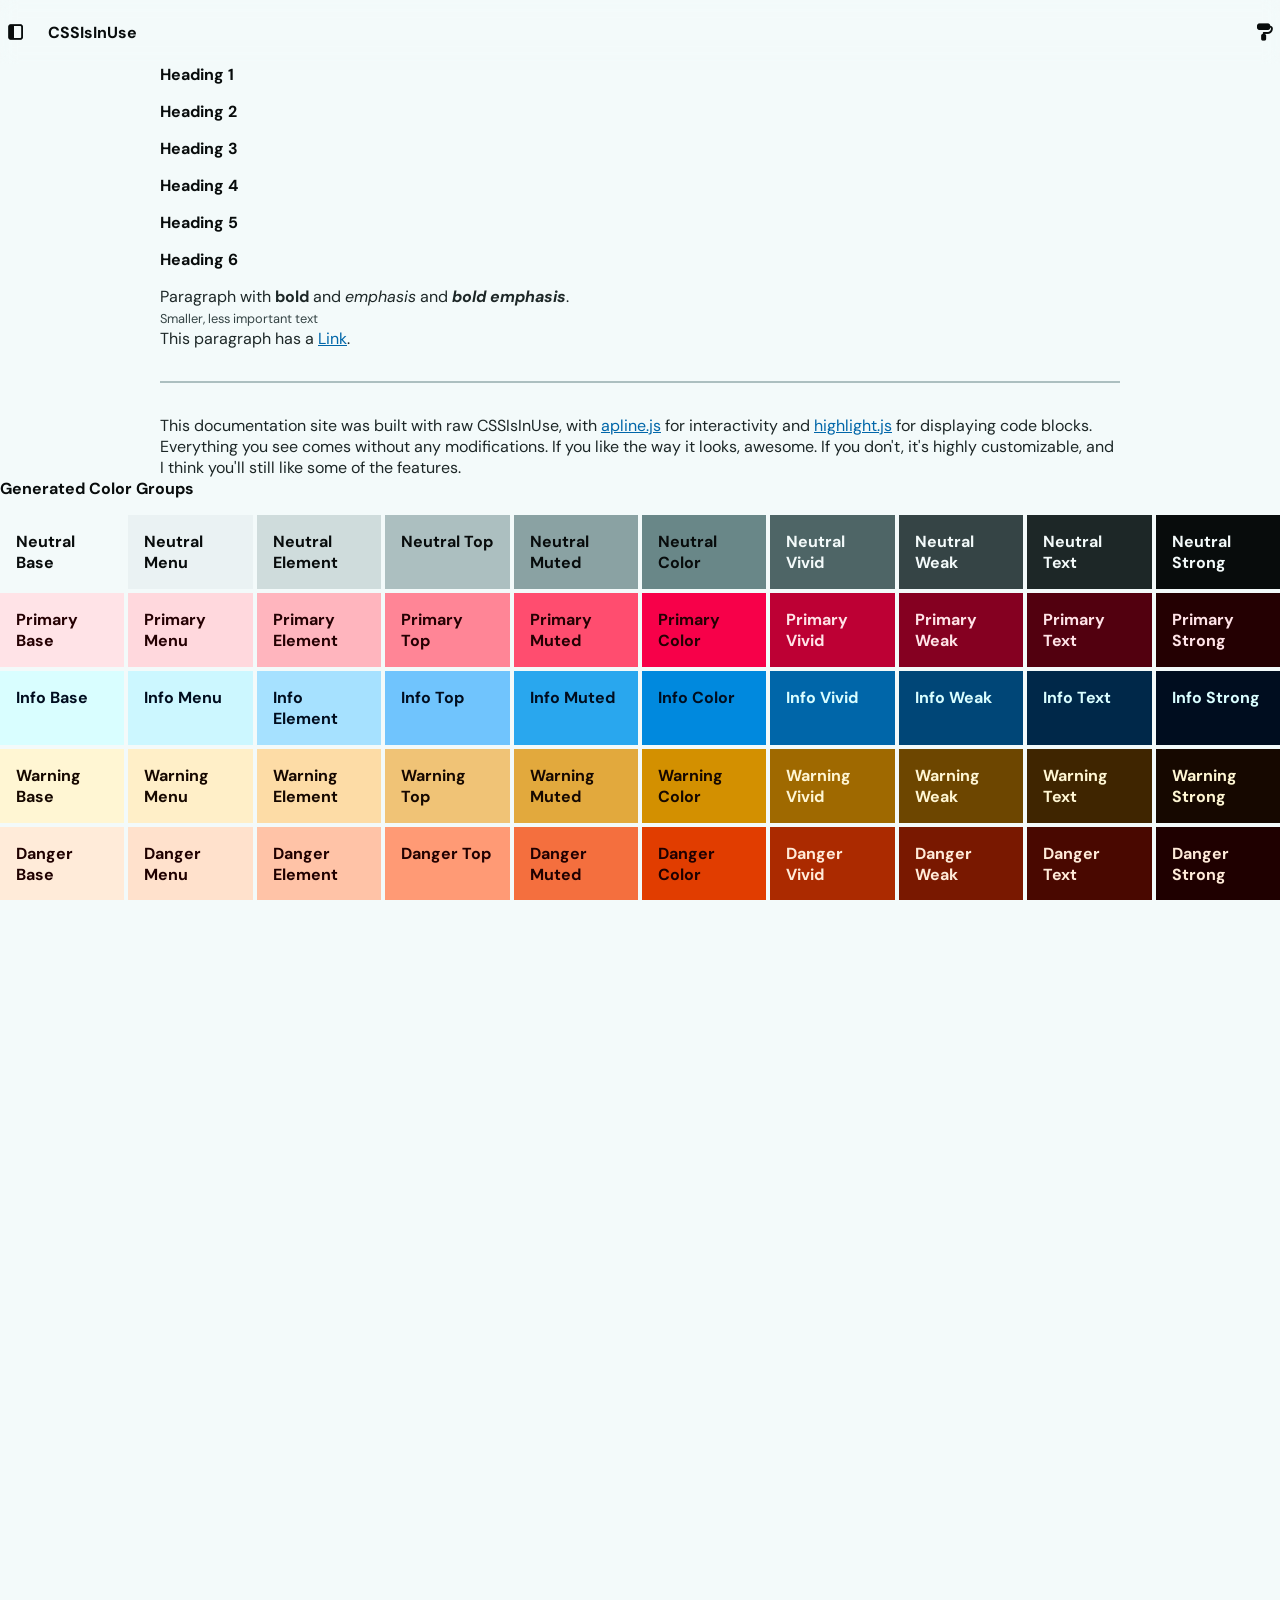
==== commit 3879550e: "More documentation work, no-transitions util, fluid-clamp changes, add shadow mixin, dropdown no glo" ====
--- a/kitchen.html
+++ b/kitchen.html
@@ -117,7 +117,7 @@
         </section>
 
         <section class="section">
-          <div class="container is-large">
+          <div class="container is-lg">
             <h3>Generated Color Groups</h3>
             <div class="block" style="display:grid; grid-template-columns: repeat(10, 1fr); gap: var(--padding-xs); overflow-x:auto;">
               <span class="paint" style="background-color: var(--neutral-base); color: var(--neutral-strong);">Neutral Base</span>
@@ -207,7 +207,7 @@
         
         
 
-        <section class="section is-small">
+        <section class="section is-sm">
           <h3>Cards</h3>
           <div class="container">
             <h4>Colored</h4>
@@ -260,11 +260,11 @@
               <p>A card can have any element inside of it</p>
             </div>
             <h4>Small Padding</h4>
-            <div class="card is-success is-small group is-justify-center">
+            <div class="card is-success is-sm group is-justify-center">
               <p>Including a </p> <button class="button">Button</button>
             </div>
             <h4>Large Padding</h4>
-            <div class="card is-warning is-top is-large group">
+            <div class="card is-warning is-top is-lg group">
               <p>Or a </p> <span class="chip is-danger">Chip</span>
             </div>
             <h4>XL Padding</h4>
@@ -274,7 +274,7 @@
           </div>
         </section>
 
-        <section class="section is-small">
+        <section class="section is-sm">
           <h3>Icons</h3>
           <div class="container is-xs">
             <h4>Inherit/Strong/Text/Weak/Color</h4>
@@ -295,17 +295,17 @@
             </div>
             <h4>Small</h4>
             <div class="group">
-              <div class="icon is-primary is-color is-small"><i class="ti ti-user-filled"></i></div>
-              <div class="icon is-warning is-text is-small"><i class="ti ti-user-filled"></i></div>
-              <div class="icon is-success is-weak is-small"><i class="ti ti-user-filled"></i></div>
-              <div class="icon is-info is-color is-small"><i class="ti ti-user-filled"></i></div>
+              <div class="icon is-primary is-color is-sm"><i class="ti ti-user-filled"></i></div>
+              <div class="icon is-warning is-text is-sm"><i class="ti ti-user-filled"></i></div>
+              <div class="icon is-success is-weak is-sm"><i class="ti ti-user-filled"></i></div>
+              <div class="icon is-info is-color is-sm"><i class="ti ti-user-filled"></i></div>
             </div>
             <h4>Large</h4>
             <div class="group">
-              <div class="icon is-primary is-color is-large"><i class="ti ti-user-filled"></i></div>
-              <div class="icon is-warning is-text is-large"><i class="ti ti-user-filled"></i></div>
-              <div class="icon is-success is-weak is-large"><i class="ti ti-user-filled"></i></div>
-              <div class="icon is-info is-color is-large"><i class="ti ti-user-filled"></i></div>
+              <div class="icon is-primary is-color is-lg"><i class="ti ti-user-filled"></i></div>
+              <div class="icon is-warning is-text is-lg"><i class="ti ti-user-filled"></i></div>
+              <div class="icon is-success is-weak is-lg"><i class="ti ti-user-filled"></i></div>
+              <div class="icon is-info is-color is-lg"><i class="ti ti-user-filled"></i></div>
             </div>
             <h4>XL</h4>
             <div class="group">
@@ -317,7 +317,7 @@
           </div>
         </section>
 
-        <section class="section is-small">
+        <section class="section is-sm">
           <h3>Buttons</h3>
           <div class="container">
             <h4>Colored</h4>
@@ -364,21 +364,21 @@
             </div>
             <h4>Small</h4>
             <div class="group">
-              <button class="button is-small">Button</button>
-              <button class="button is-small" disabled>Button</button>
-              <button class="button is-small is-primary">Button</button>
-              <button class="button is-small is-quiet is-danger">Button</button>
-              <button class="button is-small is-hoverable is-greyscale">Button</button>
-              <button class="button is-small is-active is-success">Button</button>
+              <button class="button is-sm">Button</button>
+              <button class="button is-sm" disabled>Button</button>
+              <button class="button is-sm is-primary">Button</button>
+              <button class="button is-sm is-quiet is-danger">Button</button>
+              <button class="button is-sm is-hoverable is-greyscale">Button</button>
+              <button class="button is-sm is-active is-success">Button</button>
             </div>
             <h4>Large</h4>
             <div class="group">
-              <button class="button is-large">Button</button>
-              <button class="button is-large" disabled>Button</button>
-              <button class="button is-large is-primary">Button</button>
-              <button class="button is-large is-quiet is-danger">Button</button>
-              <button class="button is-large is-hoverable is-greyscale">Button</button>
-              <button class="button is-large is-active is-success">Button</button>
+              <button class="button is-lg">Button</button>
+              <button class="button is-lg" disabled>Button</button>
+              <button class="button is-lg is-primary">Button</button>
+              <button class="button is-lg is-quiet is-danger">Button</button>
+              <button class="button is-lg is-hoverable is-greyscale">Button</button>
+              <button class="button is-lg is-active is-success">Button</button>
             </div>
             <h4>XL</h4>
             <div class="group">
@@ -412,16 +412,16 @@
             </div>
             <h4>Dark/Light Mode Switcher</h4>
             <div class="group has-addons">
-              <button class="button is-icon is-large is-active"><span class="icon"><i class="ti ti-circle ti-dark"></i></span></button>
-              <button class="button is-icon is-large is-hoverable"><span class="icon"><i class="ti ti-brightness-filled"></i></span></button>
-              <button class="button is-icon is-large is-hoverable"><span class="icon"><i class="ti ti-circle-filled ti-light"></i></span></button>
+              <button class="button is-icon is-lg is-active"><span class="icon"><i class="ti ti-circle ti-dark"></i></span></button>
+              <button class="button is-icon is-lg is-hoverable"><span class="icon"><i class="ti ti-brightness-filled"></i></span></button>
+              <button class="button is-icon is-lg is-hoverable"><span class="icon"><i class="ti ti-circle-filled ti-light"></i></span></button>
             </div>
           </div>
         </section>
 
-        <section class="section is-small">
+        <section class="section is-sm">
           <h3>Inputs</h3>
-          <div class="container is-small">
+          <div class="container is-sm">
             <div class="field">
               <label for="example1" class="label">Default</label>
               <input id="example1" class="input">
@@ -443,7 +443,7 @@
             </div>
             <div class="field is-primary">
               <label for="example5" class="label">Small</label>
-              <input id="example5" class="input is-small">
+              <input id="example5" class="input is-sm">
             </div>
             <div class="field">
               <label for="example6" class="label">Password</label>
@@ -463,11 +463,11 @@
             </div>
             <div class="field is-info">
               <label for="ta-example-2" class="label">Textarea Small</label>
-              <textarea id="ta-example-2" class="textarea is-small" placeholder="Placeholder Text"></textarea>
+              <textarea id="ta-example-2" class="textarea is-sm" placeholder="Placeholder Text"></textarea>
             </div>
             <div class="field">
               <label for="ta-example-3" class="label">Textarea Large</label>
-              <textarea id="ta-example-3" class="textarea is-large" disabled>Already filled in text</textarea>
+              <textarea id="ta-example-3" class="textarea is-lg" disabled>Already filled in text</textarea>
             </div>
             <div class="field">
               <label class="label" for="choices-multiple-remove-button">With remove button</label>
@@ -554,7 +554,7 @@
               </label>
             </div>
             <div class="field">
-              <div class="group is-large-gap">
+              <div class="group is-lg-gap">
                 <label class="checkbox is-primary">
                   <input type="checkbox" checked/>
                   Checkbox 1
@@ -570,7 +570,7 @@
               </div>
             </div>
             <div class="field">
-              <div class="group is-large-gap">
+              <div class="group is-lg-gap">
                 <label class="radio is-primary">
                   <input type="radio" name="barfoo" checked />
                   Radio 1
@@ -614,7 +614,7 @@
           </script>
         </section>
 
-        <section class="section is-small">
+        <section class="section is-sm">
           <h3>Tables</h3>
           <div class="container">
             <h4>Colored</h4>
@@ -1037,9 +1037,9 @@
           </div>
         </section>
 
-        <section class="section is-small">
+        <section class="section is-sm">
           <h3>Modals</h3>
-          <div class="container is-small">
+          <div class="container is-sm">
             <div class="group">
               <div x-data="{ active: false }">
                 <button
@@ -1047,7 +1047,7 @@
                   @click="active = !active">
                   Launch Modal</button>
                 <div class="modal" :class="{ 'is-active' : active }">
-                  <section class="section container is-element is-small">
+                  <section class="section container is-element is-sm">
                     <h2>Modal!</h2>
                     <button
                       class="button"
@@ -1075,7 +1075,7 @@
                   @click="active = !active">
                   Really long modal</button>
                 <div class="modal" :class="{ 'is-active' : active }">
-                  <section class="section container is-element is-small">
+                  <section class="section container is-element is-sm">
                     <h2>Lorem ipsum dolor sit amet, consectetur adipiscing elit, sed do eiusmod tempor incididunt ut labore et dolore magna aliqua. Ut enim ad minim veniam, quis nostrud exercitation ullamco laboris nisi ut aliquip ex ea commodo consequat. Duis aute irure dolor in reprehenderit in voluptate velit esse cillum dolore eu fugiat nulla pariatur. Excepteur sint occaecat cupidatat non proident, sunt in culpa qui officia deserunt mollit anim id est laborum.</h2>
                     <button
                       class="button is-icon is-primary is-active"
@@ -1092,7 +1092,7 @@
                   @click="active = !active">
                   Pretty modal</button>
                 <div class="modal" :class="{ 'is-active' : active }">
-                  <section class="section container is-small is-transparent">
+                  <section class="section container is-sm is-transparent">
                     <div class="card is-xl">
                       <div class="group is-justify-between is-align-start">
                         <h3>Login</h3>
@@ -1127,7 +1127,7 @@
           </div>
         </section>
 
-        <section class="section is-small">
+        <section class="section is-sm">
           <h3>Dropdowns</h3>
           <div class="container">
             <h4>Colored</h4>
@@ -1408,20 +1408,20 @@
             <h4>Small</h4>
 
             <div
-              class="dropdown is-small is-danger block"
+              class="dropdown is-sm is-danger block"
               x-data="{ active: false }"
               :class="{ 'is-active' : active }"
               @click.outside="active = false"
               @keydown.escape.window="active = false"
             >
               <button
-                class="dropdown-btn button is-small"
+                class="dropdown-btn button is-sm"
                 aria-haspopup="menu"
                 aria-controls="drop-12"
                 @click="active = !active"
                 :class="{ 'is-active' : active }"
               >
-                <span class="group">Test<span class="icon is-small"><i class="ti ti-chevron-down"></i></span></span>
+                <span class="group">Test<span class="icon is-sm"><i class="ti ti-chevron-down"></i></span></span>
               </button>
               <div class="dropdown-menu" role="menu" id="drop-12">
                 <div class="dropdown-content">
@@ -1462,7 +1462,7 @@
                 @click="active = !active"
                 :class="{ 'is-active' : active }"
               >
-                <span class="icon is-large"><i class="ti ti-menu-2"></i></span>
+                <span class="icon is-lg"><i class="ti ti-menu-2"></i></span>
               </button>
               <div class="dropdown-menu" role="menu" id="drop-14">
                 <div class="dropdown-content">
@@ -1474,9 +1474,9 @@
           </div>
         </section>
 
-        <section class="section is-small">
+        <section class="section is-sm">
           <h3>Chips</h3>
-          <div class="container is-small">
+          <div class="container is-sm">
             <h4>Colored</h4>
             <div class="group">
               <span class="chip">Chip</span>
@@ -1523,7 +1523,7 @@
           </div>
         </section>
 
-        <section class="section is-small">
+        <section class="section is-sm">
           <h3>Notifications</h3>
           <div class="container">
             <h4>Colored</h4>
@@ -1609,9 +1609,9 @@
           </div>
         </section>
 
-        <section class="section is-small">
+        <section class="section is-sm">
           <h3>Menus</h3>
-          <div class="container is-small">
+          <div class="container is-sm">
             <h4>Colored</h4>
             <div class="columns min-small">
               <ul class="menu">
@@ -1746,8 +1746,8 @@
               <img src="https://www.perfect-fit.co.uk/sites/g/files/fnmzdf6431/files/2024-10/kitten-sitting-on-sofa_1685973713762.png">
             </div>
           </div>
-          <div class="section is-small dark">
-            <div class="container is-small">
+          <div class="section is-sm dark">
+            <div class="container is-sm">
               <h4>Small</h4>
               <img src="https://www.perfect-fit.co.uk/sites/g/files/fnmzdf6431/files/2024-10/kitten-sitting-on-sofa_1685973713762.png">
             </div>
@@ -1758,8 +1758,8 @@
               <img src="https://www.perfect-fit.co.uk/sites/g/files/fnmzdf6431/files/2024-10/kitten-sitting-on-sofa_1685973713762.png">
             </div>
           </div>
-          <div class="section is-large dark">
-            <div class="container is-large">
+          <div class="section is-lg dark">
+            <div class="container is-lg">
               <h4>Large</h4>
               <img src="https://www.perfect-fit.co.uk/sites/g/files/fnmzdf6431/files/2024-10/kitten-sitting-on-sofa_1685973713762.png">
             </div>
@@ -1770,10 +1770,10 @@
           </div>
         </section>
 
-        <section class="section is-small">
+        <section class="section is-sm">
           <h3>Section/Container Colors</h3>
           <div class="section columns is-gap-0">
-            <div class="section is-small is-base">
+            <div class="section is-sm is-base">
               <hgroup class="block">
                 <h4>base</h4>
                 <p>base base</p>
@@ -1781,7 +1781,7 @@
               </hgroup>
               <button class="button">Button</button>
             </div>
-            <div class="section is-small is-base is-element">
+            <div class="section is-sm is-base is-element">
               <hgroup class="block">
                 <h4>base</h4>
                 <p>base element</p>
@@ -1790,7 +1790,7 @@
               <button class="button">Button</button>
             </div>
 
-            <div class="section is-small is-primary">
+            <div class="section is-sm is-primary">
               <hgroup class="block">
                 <h4>primary</h4>
                 <p>primary base</p>
@@ -1798,7 +1798,7 @@
               </hgroup>
               <button class="button">Button</button>
             </div>
-            <div class="section is-small is-primary is-element">
+            <div class="section is-sm is-primary is-element">
               <hgroup class="block">
                 <h4>primary</h4>
                 <p>primary element</p>
@@ -1807,7 +1807,7 @@
               <button class="button">Button</button>
             </div>
 
-            <div class="section is-small is-info">
+            <div class="section is-sm is-info">
               <hgroup class="block">
                 <h4>info</h4>
                 <p>info base</p>
@@ -1815,7 +1815,7 @@
               </hgroup>
               <button class="button">Button</button>
             </div>
-            <div class="section is-small is-info is-element">
+            <div class="section is-sm is-info is-element">
               <hgroup class="block">
                 <h4>info</h4>
                 <p>info element</p>
@@ -1824,7 +1824,7 @@
               <button class="button">Button</button>
             </div>
 
-            <div class="section is-small is-warning">
+            <div class="section is-sm is-warning">
               <hgroup class="block">
                 <h4>warning</h4>
                 <p>warning base</p>
@@ -1832,7 +1832,7 @@
               </hgroup>
               <button class="button">Button</button>
             </div>
-            <div class="section is-small is-warning is-element">
+            <div class="section is-sm is-warning is-element">
               <hgroup class="block">
                 <h4>warning</h4>
                 <p>warning element</p>
@@ -1841,7 +1841,7 @@
               <button class="button">Button</button>
             </div>
 
-            <div class="section is-small is-danger">
+            <div class="section is-sm is-danger">
               <hgroup class="block">
                 <h4>danger</h4>
                 <p>danger base</p>
@@ -1849,7 +1849,7 @@
               </hgroup>
               <button class="button">Button</button>
             </div>
-            <div class="section is-small is-danger is-element">
+            <div class="section is-sm is-danger is-element">
               <hgroup class="block">
                 <h4>danger</h4>
                 <p>danger element</p>
@@ -1858,7 +1858,7 @@
               <button class="button">Button</button>
             </div>
 
-            <div class="section is-small is-success">
+            <div class="section is-sm is-success">
               <hgroup class="block">
                 <h4>success</h4>
                 <p>success base</p>
@@ -1866,7 +1866,7 @@
               </hgroup>
               <button class="button">Button</button>
             </div>
-            <div class="section is-small is-success is-element">
+            <div class="section is-sm is-success is-element">
               <hgroup class="block">
                 <h4>success</h4>
                 <p>success element</p>
@@ -1875,7 +1875,7 @@
               <button class="button">Button</button>
             </div>
 
-            <div class="section is-small is-greyscale">
+            <div class="section is-sm is-greyscale">
               <hgroup class="block">
                 <h4>greyscale</h4>
                 <p>greyscale base</p>
@@ -1883,7 +1883,7 @@
               </hgroup>
               <button class="button">Button</button>
             </div>
-            <div class="section is-small is-greyscale is-element">
+            <div class="section is-sm is-greyscale is-element">
               <hgroup class="block">
                 <h4>greyscale</h4>
                 <p>greyscale element</p>
@@ -1894,96 +1894,96 @@
           </div>
         </section>
 
-        <section class="section is-small">
+        <section class="section is-sm">
           <h3>Columns</h3>
             
             <h4>Default</h4>
             <div class="columns">
-              <div class="section is-small is-radius-small is-primary is-element">
+              <div class="section is-sm is-radius-small is-primary is-element">
                 <strong>Default Column Settings</strong>
               </div>
-              <div class="section is-small is-radius-small is-info is-element">
+              <div class="section is-sm is-radius-small is-info is-element">
                 <strong>Default Column Settings</strong>
               </div>
-              <div class="section is-small is-radius-small is-success is-element">
+              <div class="section is-sm is-radius-small is-success is-element">
                 <strong>Default Column Settings</strong>
               </div>
             </div>
 
             <h4>Small Min & Gap</h4>
             <div class="columns min-small is-gap-small">
-              <div class="section is-small is-radius-small is-primary is-element">
+              <div class="section is-sm is-radius-small is-primary is-element">
                 <strong>Small Column Settings</strong>
               </div>
-              <div class="section is-small is-radius-small is-info is-element">
+              <div class="section is-sm is-radius-small is-info is-element">
                 <strong>Small Column Settings</strong>
               </div>
-              <div class="section is-small is-radius-small is-success is-element">
+              <div class="section is-sm is-radius-small is-success is-element">
                 <strong>Small Column Settings</strong>
               </div>
             </div>
 
             <h4>Large Min & Gap</h4>
             <div class="columns min-large is-gap-large">
-              <div class="section is-small is-radius-small is-primary is-element">
+              <div class="section is-sm is-radius-small is-primary is-element">
                 <strong>Large Column Settings</strong>
               </div>
-              <div class="section is-small is-radius-small is-info is-element">
+              <div class="section is-sm is-radius-small is-info is-element">
                 <strong>Large Column Settings</strong>
               </div>
-              <div class="section is-small is-radius-small is-success is-element">
+              <div class="section is-sm is-radius-small is-success is-element">
                 <strong>Large Column Settings</strong>
               </div>
             </div>
 
             <h4>No Min & Gap</h4>
             <div class="columns min-0 is-gap-0">
-              <div class="section is-small is-radius-small is-primary is-element">
+              <div class="section is-sm is-radius-small is-primary is-element">
                 <strong>0 Column Settings</strong>
               </div>
-              <div class="section is-small is-radius-small is-info is-element">
+              <div class="section is-sm is-radius-small is-info is-element">
                 <strong>0 Column Settings</strong>
               </div>
-              <div class="section is-small is-radius-small is-success is-element">
+              <div class="section is-sm is-radius-small is-success is-element">
                 <strong>0 Column Settings</strong>
               </div>
             </div>
 
             <h4>Align Start</h4>
             <div class="columns is-align-start">
-              <div class="section is-small is-radius-small is-primary is-element">
+              <div class="section is-sm is-radius-small is-primary is-element">
                 <strong>Not the same height, align start</strong>
               </div>
               <div class="section is-info is-radius-small is-element">
                 <strong>Not the same height, align start</strong>
               </div>
-              <div class="section is-large is-radius-small is-success is-element">
+              <div class="section is-lg is-radius-small is-success is-element">
                 <strong>Not the same height, align start</strong>
               </div>
             </div>
 
             <h4>Align Center</h4>
             <div class="columns is-align-center">
-              <div class="section is-small is-radius-small is-primary is-element">
+              <div class="section is-sm is-radius-small is-primary is-element">
                 <strong>Not the same height, align center</strong>
               </div>
               <div class="section is-info is-radius-small is-element">
                 <strong>Not the same height, align center</strong>
               </div>
-              <div class="section is-large is-radius-small is-success is-element">
+              <div class="section is-lg is-radius-small is-success is-element">
                 <strong>Not the same height, align center</strong>
               </div>
             </div>
 
             <h4>Align End</h4>
             <div class="columns is-align-end">
-              <div class="section is-small is-radius-small is-primary is-element">
+              <div class="section is-sm is-radius-small is-primary is-element">
                 <strong>Not the same height, align end</strong>
               </div>
               <div class="section is-info is-radius-small is-element">
                 <strong>Not the same height, align end</strong>
               </div>
-              <div class="section is-large is-radius-small is-success is-element">
+              <div class="section is-lg is-radius-small is-success is-element">
                 <strong>Not the same height, align end</strong>
               </div>
             </div>
--- a/main.css
+++ b/main.css
@@ -1 +1 @@
-html{box-sizing:border-box;-webkit-text-size-adjust:100%;word-break:normal;-moz-tab-size:4;tab-size:4}*,::before,::after{background-repeat:no-repeat;box-sizing:inherit}::before,::after{text-decoration:inherit;vertical-align:inherit}*{padding:0;margin:0}hr{overflow:visible;height:0;color:inherit}details,main{display:block}summary{display:list-item}small{font-size:80%}[hidden]{display:none}abbr[title]{border-bottom:none;text-decoration:underline;text-decoration:underline dotted}a{background-color:rgba(0,0,0,0)}a:active,a:hover{outline-width:0}code,kbd,pre,samp{font-family:monospace}pre{font-size:1rem}b,strong{font-weight:bolder}sub,sup{font-size:75%;line-height:0;position:relative;vertical-align:baseline}sub{bottom:-0.25rem}sup{top:-0.5rem}table{border-color:inherit;text-indent:0}iframe{border-style:none}[aria-busy=true]{cursor:progress}[aria-controls]{cursor:pointer}input{border-radius:0}[type=number]::-webkit-inner-spin-button,[type=number]::-webkit-outer-spin-button{height:auto}[type=search]{-webkit-appearance:textfield;outline-offset:-2px}[type=search]::-webkit-search-decoration{-webkit-appearance:none}textarea{overflow:auto;resize:vertical}button,input,optgroup,select,textarea{font:inherit}optgroup{font-weight:bold}button{overflow:visible}button,select{text-transform:none}button,[type=button],[type=reset],[type=submit],[role=button]{cursor:pointer}button::-moz-focus-inner,[type=button]::-moz-focus-inner,[type=reset]::-moz-focus-inner,[type=submit]::-moz-focus-inner{border-style:none;padding:0}button:-moz-focusring,[type=button]::-moz-focus-inner,[type=reset]::-moz-focus-inner,[type=submit]::-moz-focus-inner{outline:1px dotted ButtonText}button,html [type=button],[type=reset],[type=submit]{-webkit-appearance:button}button,input,select,textarea{background-color:rgba(0,0,0,0);border-style:none}a:focus,button:focus,input:focus,select:focus,textarea:focus{outline-width:0}select{-moz-appearance:none;-webkit-appearance:none}select::-ms-expand{display:none}select::-ms-value{color:currentColor}legend{border:0;color:inherit;display:table;max-width:100%;white-space:normal;max-width:100%}::-webkit-file-upload-button{-webkit-appearance:button;color:inherit;font:inherit}[disabled],[aria-disabled=true]{cursor:default}img{border-style:none}progress{vertical-align:baseline}@media(prefers-color-scheme: light){:root{color-scheme:only light !important}}:root,:root [data-theme=dark],:root .dark{color-scheme:only dark}:root [data-theme=light],:root .light{color-scheme:only light}:root,.default,[data-scheme=default]{--light: 0.98;--dark: 0.15;--neutral-l: 0.6;--neutral-c: 0.0337;--neutral-h: 200;--neutral-falloff: 0.8;--primary-l: var(--neutral-l);--primary-c: 0.27;--primary-h: 15;--primary-falloff: 0.7;--info-l: var(--neutral-l);--info-c: 0.1784;--info-h: 240;--info-falloff: 0.7;--success-l: var(--neutral-l);--success-c: 0.2263;--success-h: 140;--success-falloff: 0.7;--warning-l: 0.7;--warning-c: 0.1664;--warning-h: 80;--warning-falloff: 0.7;--danger-l: var(--neutral-l);--danger-c: 0.2122;--danger-h: 40;--danger-falloff: 0.7;--greyscale-l: var(--neutral-l);--greyscale-c: 0;--greyscale-h: 0;--greyscale-falloff: 0}.olive,[data-scheme=olive]{--light: 0.98;--dark: 0.15;--neutral-l: 0.6;--neutral-c: 0.05;--neutral-h: 120;--neutral-falloff: 0.5;--primary-l: var(--neutral-l);--primary-c: 0.1479;--primary-h: 74.24;--primary-falloff: 0.7;--info-l: var(--neutral-l);--info-c: 0.1617;--info-h: 115;--info-falloff: 0.7;--success-l: var(--neutral-l);--success-c: 0.1949;--success-h: 130;--success-falloff: 0.7;--warning-l: 0.8;--warning-c: 0.136;--warning-h: 85;--warning-falloff: 0.7;--danger-l: var(--neutral-l);--danger-c: 0.181;--danger-h: 50;--danger-falloff: 0.7}.slate,[data-scheme=slate]{--light: 0.98;--dark: 0.15;--neutral-l: 0.6;--neutral-c: 0.015;--neutral-h: 50;--neutral-falloff: 0.9;--primary-l: var(--neutral-l);--primary-c: 0.07;--primary-h: 50;--primary-falloff: 0.7;--info-l: var(--neutral-l);--info-c: 0.05;--info-h: 256;--info-falloff: 0.7;--success-l: var(--neutral-l);--success-c: 0.07;--success-h: 120;--success-falloff: 0.7;--warning-l: 0.7;--warning-c: 0.07;--warning-h: 70;--warning-falloff: 0.7;--danger-l: var(--neutral-l);--danger-c: 0.07;--danger-h: 32;--danger-falloff: 0.7;--font-header: "DM Serif Display", serif;--font-body: "Commissioner", "DM Sans", sans-serif;--glow-size-base: 0;--padding-base: 1.5rem;--border-radius-base: 0.25rem;--border-radius-sm: 0.25rem !important;--border-radius-rounded: 0.25rem !important;--text-size-6-base: 1.1rem;--icon-size-sm: 1.1rem;--line-height-md: 2;--line-height-sm: 1.5;--line-height-lg: 3}.slate ol,.slate ul,[data-scheme=slate] ol,[data-scheme=slate] ul{padding-left:var(--padding-lg)}.slate .menu,[data-scheme=slate] .menu{padding-left:0}.slate .menu li ul,[data-scheme=slate] .menu li ul{margin-left:1rem !important}.slate .textarea.is-small,[data-scheme=slate] .textarea.is-small{--input-size-height: 3.125rem}:root,[data-scheme=default],[data-scheme=olive],[data-scheme=slate],.default,.olive,.slate{--neutral-100: oklch( calc( var(--dark) + ((var(--neutral-l) - var(--dark)) * 0) ) calc( var(--neutral-c) * (1 - (1 - 0) * var(--neutral-falloff)) ) var(--neutral-h) );--neutral-125: oklch( calc( var(--dark) + ((var(--neutral-l) - var(--dark)) * 0.0625) ) calc( var(--neutral-c) * (1 - (1 - 0.0625) * var(--neutral-falloff)) ) var(--neutral-h) );--neutral-200: oklch( calc( var(--dark) + ((var(--neutral-l) - var(--dark)) * 0.25) ) calc( var(--neutral-c) * (1 - (1 - 0.25) * var(--neutral-falloff)) ) var(--neutral-h) );--neutral-300: oklch( calc( var(--dark) + ((var(--neutral-l) - var(--dark)) * 0.5) ) calc( var(--neutral-c) * (1 - (1 - 0.5) * var(--neutral-falloff)) ) var(--neutral-h) );--neutral-400: oklch( calc( var(--dark) + ((var(--neutral-l) - var(--dark)) * 0.75) ) calc( var(--neutral-c) * (1 - (1 - 0.75) * var(--neutral-falloff)) ) var(--neutral-h) );--neutral-500: oklch( var(--neutral-l) var(--neutral-c) var(--neutral-h) );--neutral-600: oklch( calc( var(--neutral-l) + (var(--light) - var(--neutral-l)) * 0.25 ) calc( var(--neutral-c) * (1 - 0.25 * var(--neutral-falloff)) ) var(--neutral-h) );--neutral-700: oklch( calc( var(--neutral-l) + (var(--light) - var(--neutral-l)) * 0.5 ) calc( var(--neutral-c) * (1 - 0.5 * var(--neutral-falloff)) ) var(--neutral-h) );--neutral-800: oklch( calc( var(--neutral-l) + (var(--light) - var(--neutral-l)) * 0.75 ) calc( var(--neutral-c) * (1 - 0.75 * var(--neutral-falloff)) ) var(--neutral-h) );--neutral-875: oklch( calc( var(--neutral-l) + (var(--light) - var(--neutral-l)) * 0.9375 ) calc( var(--neutral-c) * (1 - 0.9375 * var(--neutral-falloff)) ) var(--neutral-h) );--neutral-900: oklch( calc( var(--neutral-l) + (var(--light) - var(--neutral-l)) * 1 ) calc( var(--neutral-c) * (1 - 1 * var(--neutral-falloff)) ) var(--neutral-h) );--primary-100: oklch( calc( var(--dark) + ((var(--primary-l) - var(--dark)) * 0) ) calc( var(--primary-c) * (1 - (1 - 0) * var(--primary-falloff)) ) var(--primary-h) );--primary-125: oklch( calc( var(--dark) + ((var(--primary-l) - var(--dark)) * 0.0625) ) calc( var(--primary-c) * (1 - (1 - 0.0625) * var(--primary-falloff)) ) var(--primary-h) );--primary-200: oklch( calc( var(--dark) + ((var(--primary-l) - var(--dark)) * 0.25) ) calc( var(--primary-c) * (1 - (1 - 0.25) * var(--primary-falloff)) ) var(--primary-h) );--primary-300: oklch( calc( var(--dark) + ((var(--primary-l) - var(--dark)) * 0.5) ) calc( var(--primary-c) * (1 - (1 - 0.5) * var(--primary-falloff)) ) var(--primary-h) );--primary-400: oklch( calc( var(--dark) + ((var(--primary-l) - var(--dark)) * 0.75) ) calc( var(--primary-c) * (1 - (1 - 0.75) * var(--primary-falloff)) ) var(--primary-h) );--primary-500: oklch( var(--primary-l) var(--primary-c) var(--primary-h) );--primary-600: oklch( calc( var(--primary-l) + (var(--light) - var(--primary-l)) * 0.25 ) calc( var(--primary-c) * (1 - 0.25 * var(--primary-falloff)) ) var(--primary-h) );--primary-700: oklch( calc( var(--primary-l) + (var(--light) - var(--primary-l)) * 0.5 ) calc( var(--primary-c) * (1 - 0.5 * var(--primary-falloff)) ) var(--primary-h) );--primary-800: oklch( calc( var(--primary-l) + (var(--light) - var(--primary-l)) * 0.75 ) calc( var(--primary-c) * (1 - 0.75 * var(--primary-falloff)) ) var(--primary-h) );--primary-875: oklch( calc( var(--primary-l) + (var(--light) - var(--primary-l)) * 0.9375 ) calc( var(--primary-c) * (1 - 0.9375 * var(--primary-falloff)) ) var(--primary-h) );--primary-900: oklch( calc( var(--primary-l) + (var(--light) - var(--primary-l)) * 1 ) calc( var(--primary-c) * (1 - 1 * var(--primary-falloff)) ) var(--primary-h) );--info-100: oklch( calc( var(--dark) + ((var(--info-l) - var(--dark)) * 0) ) calc( var(--info-c) * (1 - (1 - 0) * var(--info-falloff)) ) var(--info-h) );--info-125: oklch( calc( var(--dark) + ((var(--info-l) - var(--dark)) * 0.0625) ) calc( var(--info-c) * (1 - (1 - 0.0625) * var(--info-falloff)) ) var(--info-h) );--info-200: oklch( calc( var(--dark) + ((var(--info-l) - var(--dark)) * 0.25) ) calc( var(--info-c) * (1 - (1 - 0.25) * var(--info-falloff)) ) var(--info-h) );--info-300: oklch( calc( var(--dark) + ((var(--info-l) - var(--dark)) * 0.5) ) calc( var(--info-c) * (1 - (1 - 0.5) * var(--info-falloff)) ) var(--info-h) );--info-400: oklch( calc( var(--dark) + ((var(--info-l) - var(--dark)) * 0.75) ) calc( var(--info-c) * (1 - (1 - 0.75) * var(--info-falloff)) ) var(--info-h) );--info-500: oklch( var(--info-l) var(--info-c) var(--info-h) );--info-600: oklch( calc( var(--info-l) + (var(--light) - var(--info-l)) * 0.25 ) calc( var(--info-c) * (1 - 0.25 * var(--info-falloff)) ) var(--info-h) );--info-700: oklch( calc( var(--info-l) + (var(--light) - var(--info-l)) * 0.5 ) calc( var(--info-c) * (1 - 0.5 * var(--info-falloff)) ) var(--info-h) );--info-800: oklch( calc( var(--info-l) + (var(--light) - var(--info-l)) * 0.75 ) calc( var(--info-c) * (1 - 0.75 * var(--info-falloff)) ) var(--info-h) );--info-875: oklch( calc( var(--info-l) + (var(--light) - var(--info-l)) * 0.9375 ) calc( var(--info-c) * (1 - 0.9375 * var(--info-falloff)) ) var(--info-h) );--info-900: oklch( calc( var(--info-l) + (var(--light) - var(--info-l)) * 1 ) calc( var(--info-c) * (1 - 1 * var(--info-falloff)) ) var(--info-h) );--warning-100: oklch( calc( var(--dark) + ((var(--warning-l) - var(--dark)) * 0) ) calc( var(--warning-c) * (1 - (1 - 0) * var(--warning-falloff)) ) var(--warning-h) );--warning-125: oklch( calc( var(--dark) + ((var(--warning-l) - var(--dark)) * 0.0625) ) calc( var(--warning-c) * (1 - (1 - 0.0625) * var(--warning-falloff)) ) var(--warning-h) );--warning-200: oklch( calc( var(--dark) + ((var(--warning-l) - var(--dark)) * 0.25) ) calc( var(--warning-c) * (1 - (1 - 0.25) * var(--warning-falloff)) ) var(--warning-h) );--warning-300: oklch( calc( var(--dark) + ((var(--warning-l) - var(--dark)) * 0.5) ) calc( var(--warning-c) * (1 - (1 - 0.5) * var(--warning-falloff)) ) var(--warning-h) );--warning-400: oklch( calc( var(--dark) + ((var(--warning-l) - var(--dark)) * 0.75) ) calc( var(--warning-c) * (1 - (1 - 0.75) * var(--warning-falloff)) ) var(--warning-h) );--warning-500: oklch( var(--warning-l) var(--warning-c) var(--warning-h) );--warning-600: oklch( calc( var(--warning-l) + (var(--light) - var(--warning-l)) * 0.25 ) calc( var(--warning-c) * (1 - 0.25 * var(--warning-falloff)) ) var(--warning-h) );--warning-700: oklch( calc( var(--warning-l) + (var(--light) - var(--warning-l)) * 0.5 ) calc( var(--warning-c) * (1 - 0.5 * var(--warning-falloff)) ) var(--warning-h) );--warning-800: oklch( calc( var(--warning-l) + (var(--light) - var(--warning-l)) * 0.75 ) calc( var(--warning-c) * (1 - 0.75 * var(--warning-falloff)) ) var(--warning-h) );--warning-875: oklch( calc( var(--warning-l) + (var(--light) - var(--warning-l)) * 0.9375 ) calc( var(--warning-c) * (1 - 0.9375 * var(--warning-falloff)) ) var(--warning-h) );--warning-900: oklch( calc( var(--warning-l) + (var(--light) - var(--warning-l)) * 1 ) calc( var(--warning-c) * (1 - 1 * var(--warning-falloff)) ) var(--warning-h) );--danger-100: oklch( calc( var(--dark) + ((var(--danger-l) - var(--dark)) * 0) ) calc( var(--danger-c) * (1 - (1 - 0) * var(--danger-falloff)) ) var(--danger-h) );--danger-125: oklch( calc( var(--dark) + ((var(--danger-l) - var(--dark)) * 0.0625) ) calc( var(--danger-c) * (1 - (1 - 0.0625) * var(--danger-falloff)) ) var(--danger-h) );--danger-200: oklch( calc( var(--dark) + ((var(--danger-l) - var(--dark)) * 0.25) ) calc( var(--danger-c) * (1 - (1 - 0.25) * var(--danger-falloff)) ) var(--danger-h) );--danger-300: oklch( calc( var(--dark) + ((var(--danger-l) - var(--dark)) * 0.5) ) calc( var(--danger-c) * (1 - (1 - 0.5) * var(--danger-falloff)) ) var(--danger-h) );--danger-400: oklch( calc( var(--dark) + ((var(--danger-l) - var(--dark)) * 0.75) ) calc( var(--danger-c) * (1 - (1 - 0.75) * var(--danger-falloff)) ) var(--danger-h) );--danger-500: oklch( var(--danger-l) var(--danger-c) var(--danger-h) );--danger-600: oklch( calc( var(--danger-l) + (var(--light) - var(--danger-l)) * 0.25 ) calc( var(--danger-c) * (1 - 0.25 * var(--danger-falloff)) ) var(--danger-h) );--danger-700: oklch( calc( var(--danger-l) + (var(--light) - var(--danger-l)) * 0.5 ) calc( var(--danger-c) * (1 - 0.5 * var(--danger-falloff)) ) var(--danger-h) );--danger-800: oklch( calc( var(--danger-l) + (var(--light) - var(--danger-l)) * 0.75 ) calc( var(--danger-c) * (1 - 0.75 * var(--danger-falloff)) ) var(--danger-h) );--danger-875: oklch( calc( var(--danger-l) + (var(--light) - var(--danger-l)) * 0.9375 ) calc( var(--danger-c) * (1 - 0.9375 * var(--danger-falloff)) ) var(--danger-h) );--danger-900: oklch( calc( var(--danger-l) + (var(--light) - var(--danger-l)) * 1 ) calc( var(--danger-c) * (1 - 1 * var(--danger-falloff)) ) var(--danger-h) );--success-100: oklch( calc( var(--dark) + ((var(--success-l) - var(--dark)) * 0) ) calc( var(--success-c) * (1 - (1 - 0) * var(--success-falloff)) ) var(--success-h) );--success-125: oklch( calc( var(--dark) + ((var(--success-l) - var(--dark)) * 0.0625) ) calc( var(--success-c) * (1 - (1 - 0.0625) * var(--success-falloff)) ) var(--success-h) );--success-200: oklch( calc( var(--dark) + ((var(--success-l) - var(--dark)) * 0.25) ) calc( var(--success-c) * (1 - (1 - 0.25) * var(--success-falloff)) ) var(--success-h) );--success-300: oklch( calc( var(--dark) + ((var(--success-l) - var(--dark)) * 0.5) ) calc( var(--success-c) * (1 - (1 - 0.5) * var(--success-falloff)) ) var(--success-h) );--success-400: oklch( calc( var(--dark) + ((var(--success-l) - var(--dark)) * 0.75) ) calc( var(--success-c) * (1 - (1 - 0.75) * var(--success-falloff)) ) var(--success-h) );--success-500: oklch( var(--success-l) var(--success-c) var(--success-h) );--success-600: oklch( calc( var(--success-l) + (var(--light) - var(--success-l)) * 0.25 ) calc( var(--success-c) * (1 - 0.25 * var(--success-falloff)) ) var(--success-h) );--success-700: oklch( calc( var(--success-l) + (var(--light) - var(--success-l)) * 0.5 ) calc( var(--success-c) * (1 - 0.5 * var(--success-falloff)) ) var(--success-h) );--success-800: oklch( calc( var(--success-l) + (var(--light) - var(--success-l)) * 0.75 ) calc( var(--success-c) * (1 - 0.75 * var(--success-falloff)) ) var(--success-h) );--success-875: oklch( calc( var(--success-l) + (var(--light) - var(--success-l)) * 0.9375 ) calc( var(--success-c) * (1 - 0.9375 * var(--success-falloff)) ) var(--success-h) );--success-900: oklch( calc( var(--success-l) + (var(--light) - var(--success-l)) * 1 ) calc( var(--success-c) * (1 - 1 * var(--success-falloff)) ) var(--success-h) );--greyscale-100: oklch( calc( var(--dark) + ((var(--greyscale-l) - var(--dark)) * 0) ) calc( var(--greyscale-c) * (1 - (1 - 0) * var(--greyscale-falloff)) ) var(--greyscale-h) );--greyscale-125: oklch( calc( var(--dark) + ((var(--greyscale-l) - var(--dark)) * 0.0625) ) calc( var(--greyscale-c) * (1 - (1 - 0.0625) * var(--greyscale-falloff)) ) var(--greyscale-h) );--greyscale-200: oklch( calc( var(--dark) + ((var(--greyscale-l) - var(--dark)) * 0.25) ) calc( var(--greyscale-c) * (1 - (1 - 0.25) * var(--greyscale-falloff)) ) var(--greyscale-h) );--greyscale-300: oklch( calc( var(--dark) + ((var(--greyscale-l) - var(--dark)) * 0.5) ) calc( var(--greyscale-c) * (1 - (1 - 0.5) * var(--greyscale-falloff)) ) var(--greyscale-h) );--greyscale-400: oklch( calc( var(--dark) + ((var(--greyscale-l) - var(--dark)) * 0.75) ) calc( var(--greyscale-c) * (1 - (1 - 0.75) * var(--greyscale-falloff)) ) var(--greyscale-h) );--greyscale-500: oklch( var(--greyscale-l) var(--greyscale-c) var(--greyscale-h) );--greyscale-600: oklch( calc( var(--greyscale-l) + (var(--light) - var(--greyscale-l)) * 0.25 ) calc( var(--greyscale-c) * (1 - 0.25 * var(--greyscale-falloff)) ) var(--greyscale-h) );--greyscale-700: oklch( calc( var(--greyscale-l) + (var(--light) - var(--greyscale-l)) * 0.5 ) calc( var(--greyscale-c) * (1 - 0.5 * var(--greyscale-falloff)) ) var(--greyscale-h) );--greyscale-800: oklch( calc( var(--greyscale-l) + (var(--light) - var(--greyscale-l)) * 0.75 ) calc( var(--greyscale-c) * (1 - 0.75 * var(--greyscale-falloff)) ) var(--greyscale-h) );--greyscale-875: oklch( calc( var(--greyscale-l) + (var(--light) - var(--greyscale-l)) * 0.9375 ) calc( var(--greyscale-c) * (1 - 0.9375 * var(--greyscale-falloff)) ) var(--greyscale-h) );--greyscale-900: oklch( calc( var(--greyscale-l) + (var(--light) - var(--greyscale-l)) * 1 ) calc( var(--greyscale-c) * (1 - 1 * var(--greyscale-falloff)) ) var(--greyscale-h) );--neutral-base: light-dark(var(--neutral-900), var(--neutral-100));--neutral-menu: light-dark(var(--neutral-875), var(--neutral-125));--neutral-element: light-dark(var(--neutral-800), var(--neutral-200));--neutral-top: light-dark(var(--neutral-700), var(--neutral-300));--neutral-muted: light-dark(var(--neutral-600), var(--neutral-400));--neutral-color: var(--neutral-500);--neutral-vivid: light-dark(var(--neutral-400), var(--neutral-600));--neutral-weak: light-dark(var(--neutral-300), var(--neutral-700));--neutral-text: light-dark(var(--neutral-200), var(--neutral-800));--neutral-strong: light-dark(var(--neutral-100), var(--neutral-900));--primary-base: light-dark(var(--primary-900), var(--primary-100));--primary-menu: light-dark(var(--primary-875), var(--primary-125));--primary-element: light-dark(var(--primary-800), var(--primary-200));--primary-top: light-dark(var(--primary-700), var(--primary-300));--primary-muted: light-dark(var(--primary-600), var(--primary-400));--primary-color: var(--primary-500);--primary-vivid: light-dark(var(--primary-400), var(--primary-600));--primary-weak: light-dark(var(--primary-300), var(--primary-700));--primary-text: light-dark(var(--primary-200), var(--primary-800));--primary-strong: light-dark(var(--primary-100), var(--primary-900));--info-base: light-dark(var(--info-900), var(--info-100));--info-menu: light-dark(var(--info-875), var(--info-125));--info-element: light-dark(var(--info-800), var(--info-200));--info-top: light-dark(var(--info-700), var(--info-300));--info-muted: light-dark(var(--info-600), var(--info-400));--info-color: var(--info-500);--info-vivid: light-dark(var(--info-400), var(--info-600));--info-weak: light-dark(var(--info-300), var(--info-700));--info-text: light-dark(var(--info-200), var(--info-800));--info-strong: light-dark(var(--info-100), var(--info-900));--warning-base: light-dark(var(--warning-900), var(--warning-100));--warning-menu: light-dark(var(--warning-875), var(--warning-125));--warning-element: light-dark(var(--warning-800), var(--warning-200));--warning-top: light-dark(var(--warning-700), var(--warning-300));--warning-muted: light-dark(var(--warning-600), var(--warning-400));--warning-color: var(--warning-500);--warning-vivid: light-dark(var(--warning-400), var(--warning-600));--warning-weak: light-dark(var(--warning-300), var(--warning-700));--warning-text: light-dark(var(--warning-200), var(--warning-800));--warning-strong: light-dark(var(--warning-100), var(--warning-900));--danger-base: light-dark(var(--danger-900), var(--danger-100));--danger-menu: light-dark(var(--danger-875), var(--danger-125));--danger-element: light-dark(var(--danger-800), var(--danger-200));--danger-top: light-dark(var(--danger-700), var(--danger-300));--danger-muted: light-dark(var(--danger-600), var(--danger-400));--danger-color: var(--danger-500);--danger-vivid: light-dark(var(--danger-400), var(--danger-600));--danger-weak: light-dark(var(--danger-300), var(--danger-700));--danger-text: light-dark(var(--danger-200), var(--danger-800));--danger-strong: light-dark(var(--danger-100), var(--danger-900));--success-base: light-dark(var(--success-900), var(--success-100));--success-menu: light-dark(var(--success-875), var(--success-125));--success-element: light-dark(var(--success-800), var(--success-200));--success-top: light-dark(var(--success-700), var(--success-300));--success-muted: light-dark(var(--success-600), var(--success-400));--success-color: var(--success-500);--success-vivid: light-dark(var(--success-400), var(--success-600));--success-weak: light-dark(var(--success-300), var(--success-700));--success-text: light-dark(var(--success-200), var(--success-800));--success-strong: light-dark(var(--success-100), var(--success-900));--greyscale-base: light-dark(var(--greyscale-900), var(--greyscale-100));--greyscale-menu: light-dark(var(--greyscale-875), var(--greyscale-125));--greyscale-element: light-dark(var(--greyscale-800), var(--greyscale-200));--greyscale-top: light-dark(var(--greyscale-700), var(--greyscale-300));--greyscale-muted: light-dark(var(--greyscale-600), var(--greyscale-400));--greyscale-color: var(--greyscale-500);--greyscale-vivid: light-dark(var(--greyscale-400), var(--greyscale-600));--greyscale-weak: light-dark(var(--greyscale-300), var(--greyscale-700));--greyscale-text: light-dark(var(--greyscale-200), var(--greyscale-800));--greyscale-strong: light-dark(var(--greyscale-100), var(--greyscale-900));--color-base: var(--neutral-base);--color-menu: var(--neutral-menu);--color-element: var(--neutral-element);--color-top: var(--neutral-top);--color-muted: var(--neutral-muted);--color-color: var(--neutral-color);--color-vivid: var(--neutral-vivid);--color-weak: var(--neutral-weak);--color-text: var(--neutral-text);--color-strong: var(--neutral-strong);--contrast-base: light-dark(var(--white),var(--black));--contrast-text: light-dark(var(--black),var(--white))}:root .is-neutral,[data-scheme=default] .is-neutral,[data-scheme=olive] .is-neutral,[data-scheme=slate] .is-neutral,.default .is-neutral,.olive .is-neutral,.slate .is-neutral{--color-base: var(--neutral-base);--color-menu: var(--neutral-menu);--color-element: var(--neutral-element);--color-top: var(--neutral-top);--color-muted: var(--neutral-muted);--color-color: var(--neutral-color);--color-vivid: var(--neutral-vivid);--color-weak: var(--neutral-weak);--color-text: var(--neutral-text);--color-strong: var(--neutral-strong)}:root .is-primary,[data-scheme=default] .is-primary,[data-scheme=olive] .is-primary,[data-scheme=slate] .is-primary,.default .is-primary,.olive .is-primary,.slate .is-primary{--color-base: var(--primary-base);--color-menu: var(--primary-menu);--color-element: var(--primary-element);--color-top: var(--primary-top);--color-muted: var(--primary-muted);--color-color: var(--primary-color);--color-vivid: var(--primary-vivid);--color-weak: var(--primary-weak);--color-text: var(--primary-text);--color-strong: var(--primary-strong)}:root .is-info,[data-scheme=default] .is-info,[data-scheme=olive] .is-info,[data-scheme=slate] .is-info,.default .is-info,.olive .is-info,.slate .is-info{--color-base: var(--info-base);--color-menu: var(--info-menu);--color-element: var(--info-element);--color-top: var(--info-top);--color-muted: var(--info-muted);--color-color: var(--info-color);--color-vivid: var(--info-vivid);--color-weak: var(--info-weak);--color-text: var(--info-text);--color-strong: var(--info-strong)}:root .is-warning,[data-scheme=default] .is-warning,[data-scheme=olive] .is-warning,[data-scheme=slate] .is-warning,.default .is-warning,.olive .is-warning,.slate .is-warning{--color-base: var(--warning-base);--color-menu: var(--warning-menu);--color-element: var(--warning-element);--color-top: var(--warning-top);--color-muted: var(--warning-muted);--color-color: var(--warning-color);--color-vivid: var(--warning-vivid);--color-weak: var(--warning-weak);--color-text: var(--warning-text);--color-strong: var(--warning-strong)}:root .is-danger,[data-scheme=default] .is-danger,[data-scheme=olive] .is-danger,[data-scheme=slate] .is-danger,.default .is-danger,.olive .is-danger,.slate .is-danger{--color-base: var(--danger-base);--color-menu: var(--danger-menu);--color-element: var(--danger-element);--color-top: var(--danger-top);--color-muted: var(--danger-muted);--color-color: var(--danger-color);--color-vivid: var(--danger-vivid);--color-weak: var(--danger-weak);--color-text: var(--danger-text);--color-strong: var(--danger-strong)}:root .is-success,[data-scheme=default] .is-success,[data-scheme=olive] .is-success,[data-scheme=slate] .is-success,.default .is-success,.olive .is-success,.slate .is-success{--color-base: var(--success-base);--color-menu: var(--success-menu);--color-element: var(--success-element);--color-top: var(--success-top);--color-muted: var(--success-muted);--color-color: var(--success-color);--color-vivid: var(--success-vivid);--color-weak: var(--success-weak);--color-text: var(--success-text);--color-strong: var(--success-strong)}:root .is-greyscale,[data-scheme=default] .is-greyscale,[data-scheme=olive] .is-greyscale,[data-scheme=slate] .is-greyscale,.default .is-greyscale,.olive .is-greyscale,.slate .is-greyscale{--color-base: var(--greyscale-base);--color-menu: var(--greyscale-menu);--color-element: var(--greyscale-element);--color-top: var(--greyscale-top);--color-muted: var(--greyscale-muted);--color-color: var(--greyscale-color);--color-vivid: var(--greyscale-vivid);--color-weak: var(--greyscale-weak);--color-text: var(--greyscale-text);--color-strong: var(--greyscale-strong)}@media(prefers-contrast: more){:root,[data-scheme=default],[data-scheme=olive],[data-scheme=slate],.default,.olive,.slate{--neutral-base: light-dark(white,black);--neutral-menu: var(--neutral-base);--neutral-element: var(--neutral-top);--neutral-muted: var(--neutral-color);--neutral-vivid: var(--neutral-color);--neutral-weak: var(--neutral-strong);--neutral-text: var(--neutral-strong);--neutral-strong: light-dark(black,white);--primary-base: light-dark(white,black);--primary-menu: var(--primary-base);--primary-element: var(--primary-top);--primary-muted: var(--primary-color);--primary-vivid: var(--primary-color);--primary-weak: var(--primary-strong);--primary-text: var(--primary-strong);--primary-strong: light-dark(black,white);--info-base: light-dark(white,black);--info-menu: var(--info-base);--info-element: var(--info-top);--info-muted: var(--info-color);--info-vivid: var(--info-color);--info-weak: var(--info-strong);--info-text: var(--info-strong);--info-strong: light-dark(black,white);--warning-base: light-dark(white,black);--warning-menu: var(--warning-base);--warning-element: var(--warning-top);--warning-muted: var(--warning-color);--warning-vivid: var(--warning-color);--warning-weak: var(--warning-strong);--warning-text: var(--warning-strong);--warning-strong: light-dark(black,white);--danger-base: light-dark(white,black);--danger-menu: var(--danger-base);--danger-element: var(--danger-top);--danger-muted: var(--danger-color);--danger-vivid: var(--danger-color);--danger-weak: var(--danger-strong);--danger-text: var(--danger-strong);--danger-strong: light-dark(black,white);--success-base: light-dark(white,black);--success-menu: var(--success-base);--success-element: var(--success-top);--success-muted: var(--success-color);--success-vivid: var(--success-color);--success-weak: var(--success-strong);--success-text: var(--success-strong);--success-strong: light-dark(black,white);--greyscale-base: light-dark(white,black);--greyscale-menu: var(--greyscale-base);--greyscale-element: var(--greyscale-top);--greyscale-muted: var(--greyscale-color);--greyscale-vivid: var(--greyscale-color);--greyscale-weak: var(--greyscale-strong);--greyscale-text: var(--greyscale-strong);--greyscale-strong: light-dark(black,white)}}@media(prefers-contrast: less){:root,[data-scheme=default],[data-scheme=olive],[data-scheme=slate],.default,.olive,.slate{--neutral-base: var(--neutral-menu);--neutral-element: light-dark(var(--neutral-700), var(--neutral-300));--neutral-top: var(--neutral-muted);--neutral-weak: var(--neutral-vivid);--neutral-text: light-dark(var(--neutral-300), var(--neutral-700));--neutral-strong: light-dark(var(--neutral-200), var(--neutral-800));--primary-base: var(--primary-menu);--primary-element: light-dark(var(--primary-700), var(--primary-300));--primary-top: var(--primary-muted);--primary-weak: var(--primary-vivid);--primary-text: light-dark(var(--primary-300), var(--primary-700));--primary-strong: light-dark(var(--primary-200), var(--primary-800));--info-base: var(--info-menu);--info-element: light-dark(var(--info-700), var(--info-300));--info-top: var(--info-muted);--info-weak: var(--info-vivid);--info-text: light-dark(var(--info-300), var(--info-700));--info-strong: light-dark(var(--info-200), var(--info-800));--warning-base: var(--warning-menu);--warning-element: light-dark(var(--warning-700), var(--warning-300));--warning-top: var(--warning-muted);--warning-weak: var(--warning-vivid);--warning-text: light-dark(var(--warning-300), var(--warning-700));--warning-strong: light-dark(var(--warning-200), var(--warning-800));--danger-base: var(--danger-menu);--danger-element: light-dark(var(--danger-700), var(--danger-300));--danger-top: var(--danger-muted);--danger-weak: var(--danger-vivid);--danger-text: light-dark(var(--danger-300), var(--danger-700));--danger-strong: light-dark(var(--danger-200), var(--danger-800));--success-base: var(--success-menu);--success-element: light-dark(var(--success-700), var(--success-300));--success-top: var(--success-muted);--success-weak: var(--success-vivid);--success-text: light-dark(var(--success-300), var(--success-700));--success-strong: light-dark(var(--success-200), var(--success-800));--greyscale-base: var(--greyscale-menu);--greyscale-element: light-dark(var(--greyscale-700), var(--greyscale-300));--greyscale-top: var(--greyscale-muted);--greyscale-weak: var(--greyscale-vivid);--greyscale-text: light-dark(var(--greyscale-300), var(--greyscale-700));--greyscale-strong: light-dark(var(--greyscale-200), var(--greyscale-800))}}:root{--line-height-md: 1.5;--line-height-sm: 1.25;--line-height-lg: 2;--weight-light: 300;--weight-normal: 400;--weight-medium: 500;--weight-semibold: 600;--weight-bold: 700;--weight-extrabold: 800;--weight-heavy: 900;--border-radius-rounded: 999px;--black: black;--white: white;--text-size-1-max: 4rem;--text-size-1-min: 2rem;--text-size-2-max: 3rem;--text-size-2-min: 1.75rem;--text-size-3-max: 2.5rem;--text-size-3-min: 1.5rem;--text-size-4-max: 2rem;--text-size-4-min: 1.25rem;--text-size-5-max: 1.5rem;--text-size-5-min: 1rem;--text-size-6-base: 1rem;--text-size-7-base: 0.8rem;--text-size-logo-min: 1.75rem;--text-size-logo-max: 2rem;--padding-base: 1rem;--padding-xs-base: 0.25;--padding-sm-base: 0.5;--padding-lg-base: 2;--padding-xl-base: 3;--padding-section-xs-base: 1rem;--padding-section-sm-base: 2rem;--padding-section-md-max: 4rem;--padding-section-md-min: 3rem;--padding-section-lg-max: 8rem;--padding-section-lg-min: 4rem;--border-radius-base: 1rem;--border-radius-sm-base: 0.5;--opacity-base: 1;--opacity-light-base: 0.25;--opacity-disabled-base: 0.5;--opacity-glow-base: 0.5;--opacity-dark-base: 0.8;--border-thickness-base: 2px;--border-thickness-light-base: 0.5;--border-thickness-heavy-base: 2;--glow-size-base: 1rem;--glow-size-xs-base: 0.5;--glow-size-sm-base: 0.8;--glow-size-lg-base: 1.5;--glow-size-xl-base: 2;--blur-size-base: 1rem;--blur-size-sm-base: 0.5;--blur-size-lg-base: 1.5;--transition-duration: 0.2s;--font-header: "DM Sans", sans-serif;--font-body: "DM Sans", sans-serif;--font-monospace: monospace;--navbar-height-base: 4rem;--breakpoint-xs-base: 20rem;--breakpoint-sm-base: 30rem;--breakpoint-md-base: 60rem;--breakpoint-lg-base: 90rem}:root,[data-scheme=default],[data-scheme=olive],[data-scheme=slate],.default,.olive,.slate{--fluid-h1-a: calc( calc(var(--text-size-1-max) - var(--text-size-1-min) ) / calc( var(--breakpoint-lg) - var(--breakpoint-xs) ) );--fluid-h1-b: calc( var(--text-size-1-min) - calc( var(--fluid-h1-a) * var(--breakpoint-xs) ) ) ;--fluid-h1-m: calc( var(--fluid-h1-a) * 100vw );--fluid-h1: clamp( var(--text-size-1-min), calc(var(--fluid-h1-m) + var(--fluid-h1-b)), var(--text-size-1-max) );--fluid-h2-a: calc( calc(var(--text-size-2-max) - var(--text-size-2-min) ) / calc( var(--breakpoint-lg) - var(--breakpoint-xs) ) );--fluid-h2-b: calc( var(--text-size-2-min) - calc( var(--fluid-h2-a) * var(--breakpoint-xs) ) ) ;--fluid-h2-m: calc( var(--fluid-h2-a) * 100vw );--fluid-h2: clamp( var(--text-size-2-min), calc(var(--fluid-h2-m) + var(--fluid-h2-b)), var(--text-size-2-max) );--fluid-h3-a: calc( calc(var(--text-size-3-max) - var(--text-size-3-min) ) / calc( var(--breakpoint-lg) - var(--breakpoint-xs) ) );--fluid-h3-b: calc( var(--text-size-3-min) - calc( var(--fluid-h3-a) * var(--breakpoint-xs) ) ) ;--fluid-h3-m: calc( var(--fluid-h3-a) * 100vw );--fluid-h3: clamp( var(--text-size-3-min), calc(var(--fluid-h3-m) + var(--fluid-h3-b)), var(--text-size-3-max) );--fluid-h4-a: calc( calc(var(--text-size-4-max) - var(--text-size-4-min) ) / calc( var(--breakpoint-lg) - var(--breakpoint-xs) ) );--fluid-h4-b: calc( var(--text-size-4-min) - calc( var(--fluid-h4-a) * var(--breakpoint-xs) ) ) ;--fluid-h4-m: calc( var(--fluid-h4-a) * 100vw );--fluid-h4: clamp( var(--text-size-4-min), calc(var(--fluid-h4-m) + var(--fluid-h4-b)), var(--text-size-4-max) );--fluid-h5-a: calc( calc(var(--text-size-5-max) - var(--text-size-5-min) ) / calc( var(--breakpoint-lg) - var(--breakpoint-xs) ) );--fluid-h5-b: calc( var(--text-size-5-min) - calc( var(--fluid-h5-a) * var(--breakpoint-xs) ) ) ;--fluid-h5-m: calc( var(--fluid-h5-a) * 100vw );--fluid-h5: clamp( var(--text-size-5-min), calc(var(--fluid-h5-m) + var(--fluid-h5-b)), var(--text-size-5-max) );--fluid-logo-a: calc( calc(var(--text-size-logo-max) - var(--text-size-logo-min) ) / calc( var(--breakpoint-lg) - var(--breakpoint-xs) ) );--fluid-logo-b: calc( var(--text-size-logo-min) - calc( var(--fluid-logo-a) * var(--breakpoint-xs) ) ) ;--fluid-logo-m: calc( var(--fluid-logo-a) * 100vw );--fluid-logo: clamp( var(--text-size-logo-min), calc(var(--fluid-logo-m) + var(--fluid-logo-b)), var(--text-size-logo-max) );--text-size-1: var(--fluid-h1);--text-size-2: var(--fluid-h2);--text-size-3: var(--fluid-h3);--text-size-4: var(--fluid-h4);--text-size-5: var(--fluid-h5);--text-size-6: var(--text-size-6-base);--text-size-7: var(--text-size-7-base);--text-size-logo: var(--fluid-logo);--text-size-lg: var(--text-size-4-min);--text-size-xl: var(--text-size-5-max);--icon-size-xs: var(--text-size-7);--icon-size-sm: var(--text-size-6-base);--icon-size-md: var(--text-size-4-min);--icon-size-lg: var(--text-size-4);--icon-size-xl: var(--text-size-3);--padding-xs: calc(var(--padding-base) * var(--padding-xs-base));--padding-sm: calc(var(--padding-base) * var(--padding-sm-base));--padding-md: var(--padding-base);--padding-lg: calc(var(--padding-base) * var(--padding-lg-base));--padding-xl: calc(var(--padding-base) * var(--padding-xl-base));--fluid-padding-section-md-a: calc( calc(var(--padding-section-md-max) - var(--padding-section-md-min) ) / calc( var(--breakpoint-lg) - var(--breakpoint-xs) ) );--fluid-padding-section-md-b: calc( var(--padding-section-md-min) - calc( var(--fluid-padding-section-md-a) * var(--breakpoint-xs) ) ) ;--fluid-padding-section-md-m: calc( var(--fluid-padding-section-md-a) * 100vw );--fluid-padding-section-md: clamp( var(--padding-section-md-min), calc(var(--fluid-padding-section-md-m) + var(--fluid-padding-section-md-b)), var(--padding-section-md-max) );--fluid-padding-section-lg-a: calc( calc(var(--padding-section-lg-max) - var(--padding-section-lg-min) ) / calc( var(--breakpoint-lg) - var(--breakpoint-xs) ) );--fluid-padding-section-lg-b: calc( var(--padding-section-lg-min) - calc( var(--fluid-padding-section-lg-a) * var(--breakpoint-xs) ) ) ;--fluid-padding-section-lg-m: calc( var(--fluid-padding-section-lg-a) * 100vw );--fluid-padding-section-lg: clamp( var(--padding-section-lg-min), calc(var(--fluid-padding-section-lg-m) + var(--fluid-padding-section-lg-b)), var(--padding-section-lg-max) );--padding-section-xs: var(--padding-section-xs-base);--padding-section-sm: var(--padding-section-sm-base);--padding-section-md: var(--fluid-padding-section-md);--padding-section-lg: var(--fluid-padding-section-lg);--fluid-padding-edge-a: calc( calc(var(--padding-lg) - var(--padding-md) ) / calc( var(--breakpoint-lg) - var(--breakpoint-xs) ) );--fluid-padding-edge-b: calc( var(--padding-md) - calc( var(--fluid-padding-edge-a) * var(--breakpoint-xs) ) ) ;--fluid-padding-edge-m: calc( var(--fluid-padding-edge-a) * 100vw );--fluid-padding-edge: clamp( var(--padding-md), calc(var(--fluid-padding-edge-m) + var(--fluid-padding-edge-b)), var(--padding-lg) );--padding-edge: var(--fluid-padding-edge);--input-padding-small: var(--padding-xs) var(--padding-sm);--input-padding-md: var(--padding-sm) var(--padding-md);--input-padding-lg: var(--padding-md) var(--padding-lg);--sidebar-width: var(--breakpoint-xs);--icon-text-spacing: var(--padding-xs);--weight-logo: var(--weight-bold);--border-radius-md: var(--border-radius-base);--border-radius-sm: calc(var(--border-radius-base) * var(--border-radius-sm-base));--opacity-light: calc(var(--opacity-base) * var(--opacity-light-base));--opacity-disabled: calc(var(--opacity-base) * var(--opacity-disabled-base));--opacity-glow: calc(var(--opacity-base) * var(--opacity-glow-base));--opacity-dark: calc(var(--opacity-base) * var(--opacity-dark-base));--border-thickness-light: calc(var(--border-thickness-base) * var(--border-thickness-light-base));--border-thickness-md: var(--border-thickness-base);--border-thickness-heavy: calc(var(--border-thickness-base) * var(--border-thickness-heavy-base));--glow-size-xs: calc(var(--glow-size-base) * var(--glow-size-xs-base));--glow-size-sm: calc(var(--glow-size-base) * var(--glow-size-sm-base));--glow-size-md: var(--glow-size-base);--glow-size-lg: calc(var(--glow-size-base) * var(--glow-size-lg-base));--glow-size-xl: calc(var(--glow-size-base) * var(--glow-size-xl-base));--blur-size-sm: calc(var(--blur-size-base) * var(--blur-size-sm-base));--blur-size-md: var(--blur-size-base);--blur-size-lg: calc(var(--blur-size-base) * var(--blur-size-lg-base));--font-logo: var(--font-header);--breakpoint-xs: var(--breakpoint-xs-base);--breakpoint-sm: var(--breakpoint-sm-base);--breakpoint-md: var(--breakpoint-md-base);--breakpoint-lg: var(--breakpoint-lg-base);--navbar-height: var(--navbar-height-base)}@media screen and (prefers-reduced-motion){:root{--transition-duration: 0s}}@media screen and (prefers-reduced-transparency){:root,[data-scheme=default],[data-scheme=olive],[data-scheme=slate],.default,.olive,.slate{--opacity-light: 0.7 !important;--opacity-dark: 1 !important;--glow-size-base: 0 !important}}:root{--z-index-dropdown: 1;--z-index-sidebar: 2;--z-index-header: 3;--z-index-version: 4;--z-index-modal: 5;--z-index-notifications: 6}*{color:inherit;flex-direction:column;box-sizing:border-box}html{display:block}html,body{width:100%;height:100%;margin:0px;padding:0px;overflow-x:hidden}body{--body-color-base: var(--color-base);--body-color-text: var(--color-text);--body-color-weak: var(--color-weak);--body-background: var(--body-color-base);--body-text: var(--body-color-text);--body-scrollbar: var(--body-color-weak);font-family:var(--font-body);background:var(--body-background);color:var(--body-text);font-size:var(--text-size-6);scrollbar-color:var(--body-scrollbar) rgba(0,0,0,0)}h1,h2,h3,h4,h5,h6,button,input[type=submit],.button,a{--element-color-strong: var(--color-strong);--element-text: var(--element-color-strong);color:var(--element-text)}h1,h2,h3,h4,h5,h6{font-family:var(--font-header);font-weight:var(--weight-bold)}h1:not(:last-child),h2:not(:last-child),h3:not(:last-child),h4:not(:last-child),h5:not(:last-child),h6:not(:last-child){margin-bottom:var(--padding-base)}hgroup{line-height:var(--line-height-sm)}hgroup:not(:last-child){margin-bottom:var(--padding-xl)}hgroup h1:not(:last-child),hgroup h2:not(:last-child),hgroup h3:not(:last-child),hgroup h4:not(:last-child),hgroup h5:not(:last-child),hgroup h6:not(:last-child){margin-bottom:var(--padding-xs)}hgroup h1:not(:first-child),hgroup h2:not(:first-child),hgroup h3:not(:first-child),hgroup h4:not(:first-child),hgroup h5:not(:first-child),hgroup h6:not(:first-child){margin-top:var(--padding-xs)}h1{font-size:var(--text-size-1)}h2{font-size:var(--text-size-2)}h3{font-size:var(--text-size-3)}h4{font-size:var(--text-size-4)}h5{font-size:var(--text-size-5)}h6{font-size:var(--text-size-6)}p{font-size:var(--text-size-6);line-height:var(--line-height-md)}ol,ul{padding-left:var(--padding-xl)}ol:not(:last-child),ul:not(:last-child){margin-bottom:var(--padding-base)}li:not(:last-child){margin-bottom:var(--padding-small)}small{--small-color-weak: var(--color-weak);--small-text: var(--small-color-weak);font-size:var(--text-size-7);color:var(--small-text)}code{font-family:var(--font-monospace)}a{--element-text: var(--info-weak)}a[href]:focus-visible{outline:solid var(--border-thickness-md) currentColor}a:hover{--element-text: var(--info-strong)}a.is-quiet{--a-color-weak: var(--color-weak);--a-color-strong: var(--color-strong);--element-text: var(--a-color-strong);text-decoration:none}a.is-quiet:hover{--element-text: var(--a-color-weak)}img{width:100%}input,textarea,button,select,a,label{-webkit-tap-highlight-color:rgba(0,0,0,0)}hr{--hr-color-top: var(--color-top);--hr-background: var(--hr-color-top);background-color:var(--hr-background);border:none;display:block;height:var(--border-thickness-md);margin:var(--padding-lg) 0}.section{--section-color-base: var(--color-base);--section-color-menu: var(--color-menu);--section-color-element: var(--color-element);--section-color-top: var(--color-top);--section-color-text: var(--color-text);--section-background: var(--section-color-base);--section-text: var(--section-color-text);--section-padding-vertical: var(--padding-section-md);--section-padding-horizontal: var(--padding-edge);--section-padding: var(--section-padding-vertical) var(--section-padding-horizontal);display:flex;width:100%;padding:var(--section-padding);background-color:var(--section-background);color:var(--section-text);flex-direction:column;overflow-wrap:break-word}.section.is-base{--section-background: var(--section-color-base)}.section.is-menu{--section-background: var(--section-color-menu)}.section.is-element{--section-background: var(--section-color-element)}.section.is-top{--section-background: var(--section-color-top)}.section.is-ghost{--section-background: transparent}.section.is-xs{--section-padding-vertical: var(--padding-section-xs)}.section.is-small{--section-padding-vertical: var(--padding-section-sm)}.section.is-large{--section-padding-vertical: var(--padding-section-lg)}.section.is-xl{--section-padding-vertical: var(--padding-section-lg);min-height:100dvh;justify-content:center}.section.is-full-width,.section.is-full{--section-padding-horizontal: 0}.container{--container-color-base: var(--color-base);--container-color-menu: var(--color-menu);--container-color-element: var(--color-element);--container-color-top: var(--color-top);--container-color-text: var(--color-text);--container-background: var(--container-color-base);--container-text: var(--container-color-text);--container-max: var(--breakpoint-md);display:flex;width:100%;max-width:var(--container-max);margin:auto;background-color:var(--container-background);color:var(--container-text);flex-direction:column;overflow-wrap:break-word}.container.is-base{--container-background: var(--container-color-base)}.container.is-menu{--container-background: var(--container-color-menu)}.container.is-element{--container-background: var(--container-color-element)}.container.is-top{--container-background: var(--container-color-top)}.container.is-ghost{--container-background: transparent}.container.is-xs{--container-max: var(--breakpoint-xs)}.container.is-small{--container-max: var(--breakpoint-sm)}.container.is-large{--container-max: var(--breakpoint-lg)}.columns{--column-flex-basis: var(--breakpoint-xs);display:flex;flex-direction:row;flex-wrap:wrap;gap:var(--padding-md)}.columns:not(:last-child){margin-bottom:var(--padding-xl)}.columns:not(:first-child){margin-top:var(--padding-base)}.columns.is-min-small{--column-flex-basis: var(--padding-section-large)}.columns.is-min-large{--column-flex-basis: var(--breakpoint-sm)}.columns.is-min-0{--column-flex-basis: 0%}.columns>*{flex-grow:1;flex-shrink:1;flex-basis:var(--column-flex-basis);min-width:0}.columns>*.flex-0{flex-grow:0}.columns>*.flex-1{flex-grow:1}.columns>*.flex-2{flex-grow:2}.columns>*.flex-3{flex-grow:3}.columns>*.flex-4{flex-grow:4}.columns>*.flex-5{flex-grow:5}.columns>*.flex-6{flex-grow:6}.columns>*.flex-7{flex-grow:7}.columns>*.flex-8{flex-grow:8}.columns>*.flex-9{flex-grow:9}.columns>*.flex-10{flex-grow:10}.has-sidebar{display:flex;flex-wrap:wrap;flex-direction:row;align-items:flex-start}.sidebar{--sb-color-base: var(--color-base);--sb-color-menu: var(--color-menu);--sb-color-element: var(--color-element);--sb-color-top: var(--color-top);--sb-background: var(--sb-color-menu);--sb-height: calc(100dvh - var(--navbar-height));--sb-width: var(--sidebar-width);-webkit-transition-duration:var(--transition-duration);transition-duration:var(--transition-duration);transition-timing-function:ease-out;transition-property:margin-left;overflow-y:auto;overscroll-behavior:contain;scrollbar-width:thin;scrollbar-color:rgba(0,0,0,0) rgba(0,0,0,0);position:fixed;width:var(--sb-width);height:var(--sb-height);max-height:var(--sb-height);margin-left:calc(0px - var(--sb-width));padding:var(--padding-md);background-color:var(--sb-background);z-index:var(--z-index-sidebar)}.sidebar:hover{--scrollbar-color-weak: var(--color-weak);scrollbar-color:var(--scrollbar-color-weak) rgba(0,0,0,0)}.sidebar.is-base{--sb-background: var(--sb-color-base)}.sidebar.is-menu{--sb-background: var(--sb-color-menu)}.sidebar.is-element{--sb-background: var(--sb-color-element)}.sidebar.is-top{--sb-background: var(--sb-color-top)}.has-sidebar.open .sidebar{margin-left:0px}.has-sidebar.full .sidebar{--sb-width: 100vw;-webkit-transition-duration:0s;transition-duration:0s}.main{--main-color-base: var(--color-base);--main-color-menu: var(--color-menu);--main-color-element: var(--color-element);--main-color-top: var(--color-top);--main-margin-left: 0;-webkit-transition-duration:var(--transition-duration);transition-duration:var(--transition-duration);transition-timing-function:ease-out;transition-property:margin-left;width:100%;min-inline-size:var(--sidebar-width);margin-left:var(--main-margin-left)}.has-sidebar.open .main{--main-margin-left: var(--sidebar-width)}.has-sidebar.full .main{--main-margin-left: 0;-webkit-transition-duration:0s;transition-duration:0s}body:has(.has-sidebar.open.full){overflow:hidden}.header{position:sticky;top:0;z-index:var(--z-index-header)}.nav{--nav-color-base: var(--color-base);--nav-color-menu: var(--color-menu);--nav-color-element: var(--color-element);--nav-color-top: var(--color-top);--nav-color-weak: var(--color-weak);--nav-color-text: var(--color-text);--nav-color-strong: var(--color-strong);--nav-background: var(--nav-color-base);--nav-text: var(--nav-color-strong);--nav-opacity: var(--opacity-base);display:flex;width:100%;height:var(--navbar-height);padding:var(--padding-sm) var(--padding-edge);background-color:oklch(from var(--nav-background) l c h/var(--nav-opacity));color:var(--nav-text);flex-direction:row;gap:var(--padding-md);align-items:center;justify-content:space-between}.nav.is-base{--nav-background: var(--nav-color-base)}.nav.is-menu{--nav-background: var(--nav-color-menu)}.nav.is-element{--nav-background: var(--nav-color-element)}.nav.is-top{--nav-background: var(--nav-color-top)}.nav.is-weak{--nav-text: var(--nav-color-weak)}.nav.is-text{--nav-text: var(--nav-color-text)}.nav.is-strong{--nav-text: var(--nav-color-strong)}.nav.is-translucent{--nav-opacity: var(--opacity-dark);backdrop-filter:blur(var(--blur-size-sm))}.nav .nav-item{display:flex;flex-direction:row;gap:var(--padding-md);align-items:center;justify-content:space-between}.nav .logo{-webkit-transition-duration:var(--transition-duration);transition-duration:var(--transition-duration);transition-timing-function:ease-out;transition-property:opacity;font-size:var(--text-size-logo);color:var(--nav-color-strong)}.nav .logo:hover{opacity:var(--opacity-dark)}.logo{font-family:var(--font-logo);font-weight:var(--weight-logo)}.card{--card-color-base: var(--color-base);--card-color-menu: var(--color-menu);--card-color-element: var(--color-element);--card-color-top: var(--color-top);--card-color-muted: var(--color-muted);--card-color-color: var(--color-color);--card-color-vivid: var(--color-vivid);--card-color-weak: var(--color-weak);--card-color-text: var(--color-text);--card-color-strong: var(--color-strong);--card-background: var(--card-color-element);--card-background-hover: var(--card-color-top);--card-background-disabled: var(--card-color-element);--card-text: var(--card-color-text);--card-color: transparent;--card-size-padding: var(--padding-md);-webkit-transition-duration:var(--transition-duration);transition-duration:var(--transition-duration);transition-timing-function:ease-out;transition-property:background-color;width:100%;padding:var(--card-size-padding);background-color:var(--card-background);color:var(--card-text);border:var(--border-thickness-md) solid var(--card-color);border-radius:var(--border-radius-sm)}.card.is-base{--card-background: var(--card-color-base);--card-background-hover: var(--card-color-element);--card-background-disabled: var(--card-color-base)}.card.is-menu{--card-background: var(--card-color-menu);--card-background-hover: var(--card-color-element);--card-background-disabled: var(--card-color-menu)}.card.is-element{--card-background: var(--card-color-element);--card-background-hover: var(--card-color-top);--card-background-disabled: var(--card-color-element)}.card.is-top{--card-background: var(--card-color-top);--card-background-hover: var(--card-color-element);--card-background-disabled: var(--card-color-top);--card-text: var(--card-color-strong)}.card.is-muted{--card-color: var(--card-color-muted)}.card.is-color{--card-color: var(--card-color-color)}.card.is-vivid{--card-color: var(--card-color-vivid)}.card.is-weak{--card-text: var(--card-color-weak)}.card.is-text{--card-text: var(--card-color-text)}.card.is-strong{--card-text: var(--card-color-strong)}.card.is-quiet{--card-background: var(--card-color-base);--card-background-hover: var(--card-color-element);--card-background-disabled: var(--card-color-base);--card-color: var(--card-color-top)}.card.is-ghost{--card-background: transparent;--card-background-disabled: transparent;--card-color: transparent}.no-border .card,.card.no-border{--card-color: transparent}.card.is-xs{--card-size-padding: var(--padding-xs)}.card.is-small{--card-size-padding: var(--padding-sm)}.card.is-large{--card-size-padding: var(--padding-lg)}.card.is-xl{--card-size-padding: var(--padding-xl)}.card.is-hoverable:hover{--card-background: var(--card-background-hover)}.card:disabled,.card[disabled],.card.disabled{--card-background-hover: var(--card-background-disabled)}.notifications{--notifs-top: var(--fluid-notifs-top);--notifs-right: 0;--notifs-bottom: auto;--notifs-left: auto;--notifs-padding-right: var(--padding-edge);--notifs-padding-left: var(--padding-md);--fluid-notifs-top-a: calc( calc(calc(var(--navbar-height) + var(--padding-md)) - calc(var(--navbar-height) + var(--padding-sm)) ) / calc( var(--breakpoint-lg) - var(--breakpoint-xs) ) );--fluid-notifs-top-b: calc( calc(var(--navbar-height) + var(--padding-sm)) - calc( var(--fluid-notifs-top-a) * var(--breakpoint-xs) ) ) ;--fluid-notifs-top-m: calc( var(--fluid-notifs-top-a) * 100vw );--fluid-notifs-top: clamp( calc(var(--navbar-height) + var(--padding-sm)), calc(var(--fluid-notifs-top-m) + var(--fluid-notifs-top-b)), calc(var(--navbar-height) + var(--padding-md)) );--fluid-notifs-bottom-a: calc( calc(var(--padding-xl) - var(--padding-lg) ) / calc( var(--breakpoint-lg) - var(--breakpoint-xs) ) );--fluid-notifs-bottom-b: calc( var(--padding-lg) - calc( var(--fluid-notifs-bottom-a) * var(--breakpoint-xs) ) ) ;--fluid-notifs-bottom-m: calc( var(--fluid-notifs-bottom-a) * 100vw );--fluid-notifs-bottom: clamp( var(--padding-lg), calc(var(--fluid-notifs-bottom-m) + var(--fluid-notifs-bottom-b)), var(--padding-xl) );display:flex;position:fixed;top:var(--notifs-top);right:var(--notifs-right);bottom:var(--notifs-bottom);left:var(--notifs-left);width:min(100%,var(--breakpoint-sm));padding-left:var(--notifs-padding-left);padding-right:var(--notifs-padding-right);z-index:var(--z-index-notifications);flex-direction:column;align-items:end;pointer-events:none;list-style-type:none}.notifications li{pointer-events:auto}.notifications a{pointer-events:auto}.notifications.is-bottom{--notifs-top: auto;--notifs-bottom: var(--fluid-notifs-bottom)}.notifications.is-left{--notifs-right: auto;--notifs-left: 0;--notifs-padding-right: var(--padding-md);--notifs-padding-left: var(--padding-edge)}.notification{--notif-color-base: var(--color-base);--notif-color-menu: var(--color-menu);--notif-color-element: var(--color-element);--notif-color-top: var(--color-top);--notif-color-muted: var(--color-muted);--notif-color-color: var(--color-color);--notif-color-vivid: var(--color-vivid);--notif-color-weak: var(--color-weak);--notif-color-text: var(--color-text);--notif-color-strong: var(--color-strong);--notif-background: var(--notif-color-base);--notif-background-hover: var(--notif-color-element);--notif-text: var(--notif-color-text);--notif-color: var(--notif-color-color);--notif-glow: var(--notif-color-color);--notif-color-quiet: var(--notif-color-top);--notif-size-text: var(--text-size-6);--notif-size-padding: var(--padding-md);--notif-size-radius: var(--border-radius-md);--notif-size-glow: var(--glow-size-lg);--notif-glow-alpha: var(--opacity-glow);--notif-glow-alpha-hover: var(--opacity-dark);-webkit-transition-duration:var(--transition-duration);transition-duration:var(--transition-duration);transition-timing-function:ease-out;transition-property:background, box-shadow;box-shadow:0 0 var(--notif-size-glow) oklch(from var(--notif-glow) l c h/var(--notif-glow-alpha));position:relative;width:100%;padding:var(--notif-size-padding);background-color:var(--notif-background);color:var(--notif-text);border:var(--border-thickness-md) solid var(--notif-color);border-radius:var(--notif-size-radius);font-size:var(--notif-size-text)}.notification:not(:last-child){margin-bottom:var(--padding-base)}.notification.is-base{--notif-background: var(--notif-color-base);--notif-background-hover: var(--notif-color-element)}.notification.is-menu{--notif-background: var(--notif-color-menu);--notif-background-hover: var(--notif-color-element)}.notification.is-element,.notification.is-active{--notif-background: var(--notif-color-element);--notif-background-hover: var(--notif-color-top)}.notification.is-top{--notif-background: var(--notif-color-top);--notif-background-hover: var(--notif-color-element)}.notification.is-muted{--notif-color: var(--notif-color-muted)}.notification.is-color{--notif-color: var(--notif-color-color)}.notification.is-vivid{--notif-color: var(--notif-color-vivid)}.notification.is-weak{--notif-text: var(--notif-color-weak)}.notification.is-text{--notif-text: var(--notif-color-text)}.notification.is-strong{--notif-text: var(--notif-color-strong)}.notification.is-quiet{--notif-text: var(--notif-color-weak);--notif-color: var(--notif-color-quiet);--notif-size-padding: var(--padding-sm);--notif-size-radius: var(--border-radius-sm);--notif-size-text: var(--text-size-7);--notif-glow-alpha: 0;--notif-glow-alpha-hover: 0}.notification.is-ghost{--notif-background: transparent;--notif-color: transparent;--notif-glow-alpha: 0;--notif-glow-alpha-hover: 0}.notification:disabled,.notification[disabled],.notification.disabled,.no-glow .notification,.notification.no-glow{--notif-glow-alpha: 0;--notif-glow-alpha-hover: 0}.no-border .notification,.notification.no-border{--notif-color: transparent}.notification.is-hoverable:hover,.notification.is-hoverable:active{--notif-background: var(--notif-background-hover)}.notification:hover{--notif-glow-alpha: var(--notif-glow-alpha-hover)}.button{--btn-color-base: var(--color-base);--btn-color-menu: var(--color-menu);--btn-color-element: var(--color-element);--btn-color-top: var(--color-top);--btn-color-muted: var(--color-muted);--btn-color-color: var(--color-color);--btn-color-vivid: var(--color-vivid);--btn-color-weak: var(--color-weak);--btn-color-text: var(--color-text);--btn-color-strong: var(--color-strong);--btn-background: var(--btn-color-base);--btn-background-hover: var(--btn-color-element);--btn-background-disabled: var(--btn-color-base);--btn-text: var(--btn-color-strong);--btn-glow: var(--btn-color-color);--btn-color: var(--btn-color-color);--btn-size-text: var(--text-size-6);--btn-size-padding: var(--input-padding-md);--btn-size-radius: var(--border-radius-rounded);--btn-size-glow: var(--glow-size-lg);--btn-glow-alpha: var(--opacity-glow);--btn-glow-alpha-hover: var(--opacity-dark);-webkit-transition-duration:var(--transition-duration);transition-duration:var(--transition-duration);transition-timing-function:ease-out;transition-property:background-color, box-shadow;-webkit-user-select:none;-moz-user-select:none;-ms-user-select:none;user-select:none;box-shadow:0 0 var(--btn-size-glow) oklch(from var(--btn-glow) l c h/var(--btn-glow-alpha));display:block;position:relative;width:fit-content;padding:var(--btn-size-padding);background-color:var(--btn-background);color:var(--btn-text);font-size:var(--btn-size-text);border:var(--border-thickness-md) solid var(--btn-color);border-radius:var(--btn-size-radius);cursor:pointer;text-decoration:none}.button:focus-visible{outline:solid var(--border-thickness-md) currentColor}.button.is-base{--btn-background: var(--btn-color-base);--btn-background-hover: var(--btn-color-element);--btn-background-disabled: var(--btn-color-base)}.button.is-menu{--btn-background: var(--btn-color-menu);--btn-background-hover: var(--btn-color-element);--btn-background-disabled: var(--btn-color-menu)}.button.is-element,.button.is-active{--btn-background: var(--btn-color-element);--btn-background-hover: var(--btn-color-top);--btn-background-disabled: var(--btn-color-element)}.button.is-top{--btn-background: var(--btn-color-top);--btn-background-hover: var(--btn-color-element);--btn-background-disabled: var(--btn-color-top)}.button.is-muted{--btn-color: var(--btn-color-muted)}.button.is-color{--btn-color: var(--btn-color-color)}.button.is-vivid{--btn-color: var(--btn-color-vivid)}.button.is-weak{--btn-text: var(--btn-color-weak)}.button.is-text{--btn-text: var(--btn-color-text)}.button.is-strong{--btn-text: var(--btn-color-strong)}.button.is-ghost{--btn-background: transparent;--btn-background-disabled: transparent;--btn-color: transparent;--btn-glow-alpha: 0;--btn-glow-alpha-hover: 0}.no-glow .button,.button.no-glow,.button.is-quiet{--btn-glow-alpha: 0;--btn-glow-alpha-hover: 0}.no-border .button,.button.no-border{--btn-color: transparent}.button.is-icon{--btn-size-padding: var(--padding-xs);--btn-size-radius: var(--border-radius-sm);--btn-size-glow: var(--glow-size-sm);line-height:1}.button.is-icon .icon{display:flex}.button.is-icon:has(.svg){padding:0}.button.is-icon.is-large{--btn-size-padding: var(--padding-sm)}.button.is-icon.is-xl{--btn-size-padding: var(--padding-md)}.button.is-small{--btn-size-padding: var(--input-padding-small);--btn-size-text: var(--text-size-7);--btn-size-glow: var(--glow-size-sm)}.button.is-large{--btn-size-text: var(--text-size-lg)}.button.is-xl{--btn-size-text: var(--text-size-xl)}.button:hover,.button:active{--btn-background: var(--btn-background-hover);--btn-glow-alpha: var(--btn-glow-alpha-hover)}.button:disabled,.button[disabled],.button.disabled{--btn-background-hover: var(--btn-background-disabled);--btn-glow-alpha: 0;--btn-glow-alpha-hover: 0}.icon{--icon-color-muted: var(--color-muted);--icon-color-color: var(--color-color);--icon-color-vivid: var(--color-vivid);--icon-color-weak: var(--color-weak);--icon-color-text: var(--color-text);--icon-color-strong: var(--color-strong);--icon-color: inherit;--icon-size: var(--icon-size-md);-webkit-transition-duration:var(--transition-duration);transition-duration:var(--transition-duration);transition-timing-function:ease-out;transition-property:color;-webkit-user-select:none;-moz-user-select:none;-ms-user-select:none;user-select:none;display:inline-flex;height:var(--icon-size);width:var(--icon-size);align-items:center;justify-content:center;flex-shrink:0;color:var(--icon-color);font-size:var(--icon-size)}.icon.is-strong{--icon-color: var(--icon-color-strong)}.icon.is-text{--icon-color: var(--icon-color-text)}.icon.is-weak{--icon-color: var(--icon-color-weak)}.icon.is-vivid{--icon-color: var(--icon-color-vivid)}.icon.is-color{--icon-color: var(--icon-color-color)}.icon.is-muted{--icon-color: var(--icon-color-muted)}.icon.is-xs{--icon-size: var(--icon-size-xs)}.icon.is-small{--icon-size: var(--icon-size-sm)}.icon.is-large{--icon-size: var(--icon-size-lg)}.icon.is-xl{--icon-size: var(--icon-size-xl)}.field{display:flex;width:100%}.field:not(:last-child){margin-bottom:var(--padding-base)}.field>*:not(:last-child){margin-bottom:var(--padding-sm)}.label{--label-color-color: var(--color-color);--label-color-weak: var(--color-weak);--label-color-text: var(--color-text);--label-color-strong: var(--color-strong);--label-text: var(--label-color-strong);color:var(--label-text);font-weight:var(--weight-bold)}.label:not(:last-child){margin-bottom:var(--padding-small)}.label.is-strong{--label-text: var(--label-color-strong)}.label.is-text{--label-text: var(--label-color-text)}.label.is-weak{--label-text: var(--label-color-weak)}.label.is-color{--label-text: var(--label-color-color)}.input,.textarea{--input-color-base: var(--color-base);--input-color-menu: var(--color-menu);--input-color-element: var(--color-element);--input-color-top: var(--color-top);--input-color-muted: var(--color-muted);--input-color-color: var(--color-color);--input-color-vivid: var(--color-vivid);--input-color-weak: var(--color-weak);--input-color-text: var(--color-text);--input-color-strong: var(--color-strong);--input-background: var(--input-color-base);--input-text: var(--input-color-text);--input-color: var(--input-color-color);--input-size-text: var(--text-size-6);--input-size-padding: var(--input-padding-md);--input-size-height: calc(var(--padding-md) * 6);-webkit-user-select:none;-moz-user-select:none;-ms-user-select:none;user-select:none;position:relative;width:100%;padding:var(--input-size-padding);background-color:var(--input-background);color:var(--input-text);border:var(--border-thickness-md) solid var(--input-color);border-radius:var(--border-radius-sm);font-size:var(--input-size-text)}.input:focus-visible,.textarea:focus-visible{outline:solid var(--border-thickness-md) currentColor}.input.is-base,.textarea.is-base{--input-background: var(--input-color-base)}.input.is-menu,.textarea.is-menu{--input-background: var(--input-color-menu)}.input.is-element,.input.is-active,.textarea.is-element,.textarea.is-active{--input-background: var(--input-color-element)}.input.is-top,.textarea.is-top{--input-background: var(--input-color-top)}.input.is-muted,.textarea.is-muted{--input-color: var(--input-color-muted)}.input.is-color,.textarea.is-color{--input-color: var(--input-color-color)}.input.is-vivid,.textarea.is-vivid{--input-color: var(--input-color-vivid)}.input.is-weak,.textarea.is-weak{--input-text: var(--input-color-weak)}.input.is-text,.textarea.is-text{--input-text: var(--input-color-text)}.input.is-strong,.textarea.is-strong{--input-text: var(--input-color-strong)}.no-border .input,.input.no-border,.no-border .textarea,.textarea.no-border{--input-color: transparent}.input.is-small,.textarea.is-small{--input-size-text: var(--text-size-7);--input-size-padding: var(--input-padding-small)}.textarea{height:var(--input-size-height);min-height:var(--input-size-height)}.textarea.is-small{--input-size-height: 2.625rem;--input-size-padding: var(--input-padding-md);--input-size-text: var(--text-size-6)}.textarea.is-large{--input-size-height: 12rem}.checkbox,.radio{--cb-color-color: var(--color-color);--cb-color-strong: var(--color-strong);--cb-text: var(--cb-color-strong);--cb-color: var(--cb-color-color);display:inline-block;position:relative;color:var(--cb-text);accent-color:var(--cb-color);line-height:1.25;cursor:pointer}.chip{--chip-color-base: var(--color-base);--chip-color-menu: var(--color-menu);--chip-color-element: var(--color-element);--chip-color-top: var(--color-top);--chip-color-muted: var(--color-muted);--chip-color-color: var(--color-color);--chip-color-vivid: var(--color-vivid);--chip-color-weak: var(--color-weak);--chip-color-text: var(--color-text);--chip-color-strong: var(--color-strong);--chip-background: var(--chip-color-top);--chip-background-hover: var(--chip-color-element);--chip-background-disabled: var(--chip-color-top);--chip-text: var(--chip-color-strong);--chip-color: var(--chip-color-top);--chip-glow-alpha: var(--opacity-glow);--chip-glow-alpha-hover: var(--opacity-dark);-webkit-transition-duration:var(--transition-duration);transition-duration:var(--transition-duration);transition-timing-function:ease-out;transition-property:background-color, box-shadow;position:relative;width:fit-content;padding:var(--input-padding-small);background-color:var(--chip-background);color:var(--chip-text);font-size:var(--text-size-7);border:var(--border-thickness-md) solid var(--chip-color);border-radius:var(--border-radius-sm)}.chip.is-base{--chip-background: var(--chip-color-base);--chip-background-hover: var(--chip-color-element);--chip-background-disabled: var(--chip-color-base);--chip-color: var(--chip-color-base)}.chip.is-menu{--chip-background: var(--chip-color-menu);--chip-background-hover: var(--chip-color-element);--chip-background-disabled: var(--chip-color-menu);--chip-color: var(--chip-color-menu)}.chip.is-element,.chip.is-active{--chip-background: var(--chip-color-element);--chip-background-hover: var(--chip-color-top);--chip-background-disabled: var(--chip-color-element);--chip-color: var(--chip-color-element)}.chip.is-top{--chip-background: var(--chip-color-top);--chip-background-hover: var(--chip-color-element);--chip-background-disabled: var(--chip-color-top);--chip-color: var(--chip-color-top)}.chip.is-muted{--chip-color: var(--chip-color-muted)}.chip.is-color{--chip-color: var(--chip-color-color)}.chip.is-vivid{--chip-color: var(--chip-color-vivid)}.chip.is-weak{--chip-text: var(--chip-color-weak)}.chip.is-text{--chip-text: var(--chip-color-text)}.chip.is-strong{--chip-text: var(--chip-color-strong)}.chip.is-quiet{--chip-text: var(--chip-color-weak);--chip-background: var(--chip-color-base);--chip-background-disabled: var(--chip-color-base)}.chip.is-ghost{--chip-background: transparent;--chip-color: transparent;--chip-glow-alpha: 0;--chip-glow-alpha-hover: 0}.no-glow .chip,.chip.no-glow{--chip-glow-alpha: 0;--chip-glow-alpha-hover: 0}.no-border .chip,.chip.no-border{--chip-color: transparent}.chip.is-hoverable:hover,.chip.is-hoverable:active{--chip-background: var(--chip-background-hover)}.chip:disabled,.chip[disabled],.chip.disabled{--chip-background-hover: var(--chip-background-disabled);--chip-glow-alpha: 0;--chip-glow-alpha-hover: 0}a.chip,button.chip{box-shadow:0 0 var(--glow-size-sm) oklch(from var(--chip-color) l c h/var(--chip-glow-alpha));text-decoration:none}a.chip:focus-visible,button.chip:focus-visible{outline:solid var(--border-thickness-md) currentColor}a.chip:hover,button.chip:hover{--chip-background: var(--chip-background-hover);--chip-glow-alpha: var(--chip-glow-alpha-hover)}.dropdown{--dropdown-color-base: var(--color-base);--dropdown-color-menu: var(--color-menu);--dropdown-color-element: var(--color-element);--dropdown-color-top: var(--color-top);--dropdown-color-muted: var(--color-muted);--dropdown-color-color: var(--color-color);--dropdown-color-vivid: var(--color-vivid);--dropdown-color-weak text: var(--color-weak text);--dropdown-color-strong: var(--color-strong);--dropdown-background: var(--dropdown-color-base);--dropdown-background-hover: var(--dropdown-color-element);--dropdown-text: var(--dropdown-color-text);--dropdown-color: var(--dropdown-color-top);--dropdown-hr: var(--dropdown-color-top);--dropdown-shadow: var(--dropdown-color-base);--dropdown-size-text: var(--text-size-6);--dropdown-size-shadow: var(--glow-size-lg);--dropdown-size-content-padding: var(--padding-sm) 0;--dropdown-size-item-padding: var(--input-padding-md);--dropdown-display: none;display:inline-flex;position:relative;width:fit-content;vertical-align:top}.dropdown.is-base{--dropdown-background: var(--dropdown-color-base);--dropdown-background-hover: var(--dropdown-color-element);--dropdown-color: var(--dropdown-color-top)}.dropdown.is-menu{--dropdown-background: var(--dropdown-color-menu);--dropdown-background-hover: var(--dropdown-color-element);--dropdown-color: var(--dropdown-color-top)}.dropdown.is-element{--dropdown-background: var(--dropdown-color-element);--dropdown-background-hover: var(--dropdown-color-top);--dropdown-color: var(--dropdown-color-top)}.dropdown.is-top{--dropdown-background: var(--dropdown-color-top);--dropdown-background-hover: var(--dropdown-color-element);--dropdown-color: var(--dropdown-color-top);--dropdown-text: var(--dropdown-color-strong)}.dropdown.is-muted{--dropdown-color: var(--dropdown-color-muted)}.dropdown.is-color{--dropdown-color: var(--dropdown-color-color)}.dropdown.is-vivid{--dropdown-color: var(--dropdown-color-vivid)}.dropdown.is-weak{--dropdown-text: var(--dropdown-color-weak)}.dropdown.is-text{--dropdown-text: var(--dropdown-color-text)}.dropdown.is-strong{--dropdown-text: var(--dropdown-color-strong)}.no-border .dropdown,.dropdown.no-border,.dropdown.is-quiet{--dropdown-color: transparent}.dropdown.is-tooltip{--dropdown-color: transparent;--dropdown-size-shadow: 0;--dropdown-size-content-padding: var(--padding-xs) 0}.dropdown.is-small{--dropdown-size-text: var(--text-size-7);--dropdown-size-content-padding: var(--padding-xs) 0;--dropdown-size-item-padding: var(--input-padding-small)}.dropdown.is-right .dropdown-menu{left:auto;right:0}.dropdown.is-up .dropdown-menu{bottom:100%;padding-bottom:var(--padding-sm);padding-top:initial;top:auto}.dropdown.is-active .dropdown-menu,.dropdown.is-tooltip:hover .dropdown-menu,.dropdown.is-hoverable:hover .dropdown-menu{--dropdown-display: block}.dropdown .dropdown-btn.button{--btn-size-radius: var(--border-radius-sm)}.dropdown .dropdown-menu{display:var(--dropdown-display);position:absolute;width:max-content;min-width:calc(var(--breakpoint-xs)/2);max-width:var(--breakpoint-xs);padding-top:var(--padding-sm);top:100%;font-size:var(--dropdown-size-text);z-index:var(--z-index-dropdown)}.dropdown .dropdown-content{box-shadow:0 0 var(--dropdown-size-shadow) oklch(from var(--dropdown-shadow) l c h/1);padding:var(--dropdown-size-content-padding);border-radius:var(--border-radius-sm);border:var(--border-thickness-md) solid var(--dropdown-color);background-color:var(--dropdown-background);color:var(--dropdown-text)}.dropdown .dropdown-content hr{margin:var(--padding-sm) 0;background-color:var(--dropdown-hr)}.dropdown .dropdown-item{display:block;width:100%;padding:var(--dropdown-size-item-padding);text-align:left}.dropdown a.dropdown-item,.dropdown button.dropdown-item{--dropdown-item-background: var(--dropdown-background);--dropdown-item-background-hover: var(--dropdown-background-hover);--dropdown-text: var(--dropdown-color-strong);background-color:var(--dropdown-item-background);color:var(--dropdown-text);text-decoration:none}.dropdown a.dropdown-item:hover,.dropdown a.dropdown-item:active,.dropdown a.dropdown-item.is-active,.dropdown button.dropdown-item:hover,.dropdown button.dropdown-item:active,.dropdown button.dropdown-item.is-active{--dropdown-item-background: var(--dropdown-item-background-hover)}.menu{--menu-color-menu: var(--color-menu);--menu-color-element: var(--color-element);--menu-color-top: var(--color-top);--menu-color-weak: var(--color-weak);--menu-color-text: var(--color-text);--menu-color-strong: var(--color-strong);--menu-background: var(--menu-color-element);--menu-background-hover: var(--menu-color-top);--menu-text: var(--menu-color-strong);--menu-color: var(--menu-color-top);width:calc(100% + 1rem);margin-left:-0.5rem;list-style:none;padding:0}.menu:not(:last-child){margin-bottom:var(--padding-base)}.menu.is-base{--menu-background: var(--menu-color-base);--menu-background-hover: var(--menu-color-element);--menu-color: var(--menu-color-element)}.menu.is-menu{--menu-background: var(--menu-color-menu);--menu-background-hover: var(--menu-color-element);--menu-color: var(--menu-color-element)}.menu.is-element{--menu-background: var(--menu-color-element);--menu-background-hover: var(--menu-color-top);--menu-color: var(--menu-color-top)}.menu.is-top{--menu-background: var(--menu-color-top);--menu-background-hover: var(--menu-color-element);--menu-color: var(--menu-color-element)}.menu.is-weak{--menu-text: var(--menu-color-weak)}.menu.is-text{--menu-text: var(--menu-color-text)}.menu.is-strong{--menu-text: var(--menu-color-strong)}.menu.is-ghost{--menu-background: transparent}.menu a,.menu button,.menu .menu-item{-webkit-transition-duration:var(--transition-duration);transition-duration:var(--transition-duration);transition-timing-function:ease-out;transition-property:background-color;display:block;width:100%;padding:var(--input-padding-small);background-color:var(--menu-background);color:var(--menu-text);border-radius:var(--border-radius-sm);text-align:left;text-decoration:none}.menu a:hover,.menu a:active,.menu a.is-active,.menu button:hover,.menu button:active,.menu button.is-active,.menu .menu-item:hover,.menu .menu-item:active,.menu .menu-item.is-active{--menu-background: var(--menu-background-hover)}.menu ul{width:calc(100% + 1rem);margin-left:-0.5rem}.menu li{margin-bottom:.25rem}.menu li ul{width:auto;margin-left:var(--padding-md);border-left:var(--border-thickness-md) solid var(--menu-color);padding-left:var(--padding-sm);list-style:none}table{--table-color-base: var(--color-base);--table-color-menu: var(--color-menu);--table-color-element: var(--color-element);--table-color-top: var(--color-top);--table-color-muted: var(--color-muted);--table-color-color: var(--color-color);--table-color-vivid: var(--color-vivid);--table-color-weak: var(--color-weak);--table-color-text: var(--color-text);--table-color-strong: var(--color-strong);--table-background: var(--table-color-base);--table-background-striped: var(--table-color-element);--table-text: var(--table-color-strong);--table-border: var(--table-color-top);--table-cell-padding: var(--input-padding-md);width:100%;border-spacing:0;text-align:left}table:not(:last-child){margin-bottom:var(--padding-base)}table.is-striped tbody tr:nth-child(odd) td{--table-background: var(--table-background-striped)}table,table th,table td,table tr,table thead,table tbody,table tfoot{height:fit-content}table.is-base,table th.is-base,table td.is-base,table tr.is-base,table thead.is-base,table tbody.is-base,table tfoot.is-base{--table-background: var(--table-color-base);--table-background-striped: var(--table-color-element);--table-border: var(--table-color-top)}table.is-menu,table th.is-menu,table td.is-menu,table tr.is-menu,table thead.is-menu,table tbody.is-menu,table tfoot.is-menu{--table-background: var(--table-color-menu);--table-background-striped: var(--table-color-element);--table-border: var(--table-color-top)}table.is-element,table th.is-element,table td.is-element,table tr.is-element,table thead.is-element,table tbody.is-element,table tfoot.is-element{--table-background: var(--table-color-element);--table-background-striped: var(--table-color-top);--table-border: var(--table-color-color)}table.is-top,table.is-active,table th.is-top,table th.is-active,table td.is-top,table td.is-active,table tr.is-top,table tr.is-active,table thead.is-top,table thead.is-active,table tbody.is-top,table tbody.is-active,table tfoot.is-top,table tfoot.is-active{--table-background: var(--table-color-top);--table-background-striped: var(--table-color-element);--table-border: var(--table-color-color)}table.is-muted,table th.is-muted,table td.is-muted,table tr.is-muted,table thead.is-muted,table tbody.is-muted,table tfoot.is-muted{--table-border: var(--table-color-muted)}table.is-color,table th.is-color,table td.is-color,table tr.is-color,table thead.is-color,table tbody.is-color,table tfoot.is-color{--table-border: var(--table-color-color)}table.is-vivid,table th.is-vivid,table td.is-vivid,table tr.is-vivid,table thead.is-vivid,table tbody.is-vivid,table tfoot.is-vivid{--table-border: var(--table-color-vivid)}table.is-weak,table th.is-weak,table td.is-weak,table tr.is-weak,table thead.is-weak,table tbody.is-weak,table tfoot.is-weak{--table-text: var(--table-color-weak)}table.is-text,table th.is-text,table td.is-text,table tr.is-text,table thead.is-text,table tbody.is-text,table tfoot.is-text{--table-text: var(--table-color-text)}table.is-strong,table th.is-strong,table td.is-strong,table tr.is-strong,table thead.is-strong,table tbody.is-strong,table tfoot.is-strong{--table-text: var(--table-color-strong)}table.is-small{--table-cell-padding: var(--input-padding-small)}table.is-large{--table-cell-padding: var(--input-padding-lg)}table th,table td{padding:var(--table-cell-padding);color:var(--table-text);background-color:var(--table-background)}table th,table tfoot td{font-weight:var(--weight-bold)}table th{border-bottom:var(--border-thickness-md) solid var(--table-border)}table tfoot tr:first-child td{border-top:var(--border-thickness-md) solid var(--table-border)}table td{border-bottom:var(--border-thickness-light) solid var(--table-border)}table tbody tr:last-child td,table tfoot tr:last-child td{border-bottom:none}.modal{--modal-color-base: var(--color-base);--modal-background: var(--modal-color-base);--modal-backdrop-filter: blur(var(--blur-size-sm));display:none;position:fixed;padding:var(--padding-xl) 0;left:0;top:0;right:0;bottom:0;background-color:oklch(from var(--modal-background) l c h/var(--opacity-dark));z-index:var(--z-index-modal);align-items:center;flex-direction:column;overflow-y:auto;backdrop-filter:var(--modal-backdrop-filter)}.modal.is-active{display:flex}.modal.no-blur{--modal-backdrop-filter: none}code{background-color:var(--neutral-100);color:var(--neutral-900);padding:var(--padding-xs);border-radius:var(--border-radius-sm)}.content p:not(:last-child){margin-bottom:var(--padding-base)}.content h1:not(:first-child),.content h2:not(:first-child),.content h3:not(:first-child),.content h4:not(:first-child),.content h5:not(:first-child),.content h6:not(:first-child){margin-top:var(--padding-base)}.content hgroup h1:not(:first-child),.content hgroup h2:not(:first-child),.content hgroup h3:not(:first-child),.content hgroup h4:not(:first-child),.content hgroup h5:not(:first-child),.content hgroup h6:not(:first-child){margin-top:var(--padding-xs)}.content ul,.content ol{line-height:var(--line-height-md)}.block-xl:not(:last-child){margin-bottom:var(--padding-xl)}.block-large:not(:last-child){margin-bottom:var(--padding-large)}.block:not(:last-child){margin-bottom:var(--padding-base)}.block-small:not(:last-child){margin-bottom:var(--padding-small)}.block-xs:not(:last-child){margin-bottom:var(--padding-xs)}.block-none:not(:last-child){margin-bottom:0}.pre-xl:not(:first-child){margin-top:var(--padding-xl)}.pre-large:not(:first-child){margin-top:var(--padding-large)}.pre:not(:first-child){margin-top:var(--padding-base)}.pre-small:not(:first-child){margin-top:var(--padding-small)}.pre-xs:not(:first-child){margin-top:var(--padding-xs)}.pre-none:not(:first-child){margin-top:0}.group{--group-size-gap: var(--padding-sm);--group-flex-flow: wrap;--group-addons-inline-end: var(--border-thickness-md);display:flex;flex-flow:var(--group-flex-flow);gap:var(--group-size-gap);align-items:center}.group:not(:last-child){margin-bottom:var(--padding-base)}.group.has-addons{--group-size-gap: 0}.group.has-addons.no-wrap{--group-flex-flow: initial}.group.has-addons>*:not(:first-child){border-end-start-radius:0;border-start-start-radius:0}.group.has-addons>*:not(:last-child){border-end-end-radius:0;border-start-end-radius:0;margin-inline-end:calc(0px - var(--group-addons-inline-end))}.text-neutral-base{color:var(--neutral-base) !important}.bg-neutral-base{background-color:var(--neutral-base) !important}.border-neutral-base{border-color:var(--neutral-base) !important}.text-neutral-menu{color:var(--neutral-menu) !important}.bg-neutral-menu{background-color:var(--neutral-menu) !important}.border-neutral-menu{border-color:var(--neutral-menu) !important}.text-neutral-element{color:var(--neutral-element) !important}.bg-neutral-element{background-color:var(--neutral-element) !important}.border-neutral-element{border-color:var(--neutral-element) !important}.text-neutral-top{color:var(--neutral-top) !important}.bg-neutral-top{background-color:var(--neutral-top) !important}.border-neutral-top{border-color:var(--neutral-top) !important}.text-neutral-muted{color:var(--neutral-muted) !important}.bg-neutral-muted{background-color:var(--neutral-muted) !important}.border-neutral-muted{border-color:var(--neutral-muted) !important}.text-neutral-color{color:var(--neutral-color) !important}.bg-neutral-color{background-color:var(--neutral-color) !important}.border-neutral-color{border-color:var(--neutral-color) !important}.text-neutral-vivid{color:var(--neutral-vivid) !important}.bg-neutral-vivid{background-color:var(--neutral-vivid) !important}.border-neutral-vivid{border-color:var(--neutral-vivid) !important}.text-neutral-weak{color:var(--neutral-weak) !important}.bg-neutral-weak{background-color:var(--neutral-weak) !important}.border-neutral-weak{border-color:var(--neutral-weak) !important}.text-neutral-text{color:var(--neutral-text) !important}.bg-neutral-text{background-color:var(--neutral-text) !important}.border-neutral-text{border-color:var(--neutral-text) !important}.text-neutral-strong{color:var(--neutral-strong) !important}.bg-neutral-strong{background-color:var(--neutral-strong) !important}.border-neutral-strong{border-color:var(--neutral-strong) !important}.text-primary-base{color:var(--primary-base) !important}.bg-primary-base{background-color:var(--primary-base) !important}.border-primary-base{border-color:var(--primary-base) !important}.text-primary-menu{color:var(--primary-menu) !important}.bg-primary-menu{background-color:var(--primary-menu) !important}.border-primary-menu{border-color:var(--primary-menu) !important}.text-primary-element{color:var(--primary-element) !important}.bg-primary-element{background-color:var(--primary-element) !important}.border-primary-element{border-color:var(--primary-element) !important}.text-primary-top{color:var(--primary-top) !important}.bg-primary-top{background-color:var(--primary-top) !important}.border-primary-top{border-color:var(--primary-top) !important}.text-primary-muted{color:var(--primary-muted) !important}.bg-primary-muted{background-color:var(--primary-muted) !important}.border-primary-muted{border-color:var(--primary-muted) !important}.text-primary-color{color:var(--primary-color) !important}.bg-primary-color{background-color:var(--primary-color) !important}.border-primary-color{border-color:var(--primary-color) !important}.text-primary-vivid{color:var(--primary-vivid) !important}.bg-primary-vivid{background-color:var(--primary-vivid) !important}.border-primary-vivid{border-color:var(--primary-vivid) !important}.text-primary-weak{color:var(--primary-weak) !important}.bg-primary-weak{background-color:var(--primary-weak) !important}.border-primary-weak{border-color:var(--primary-weak) !important}.text-primary-text{color:var(--primary-text) !important}.bg-primary-text{background-color:var(--primary-text) !important}.border-primary-text{border-color:var(--primary-text) !important}.text-primary-strong{color:var(--primary-strong) !important}.bg-primary-strong{background-color:var(--primary-strong) !important}.border-primary-strong{border-color:var(--primary-strong) !important}.text-info-base{color:var(--info-base) !important}.bg-info-base{background-color:var(--info-base) !important}.border-info-base{border-color:var(--info-base) !important}.text-info-menu{color:var(--info-menu) !important}.bg-info-menu{background-color:var(--info-menu) !important}.border-info-menu{border-color:var(--info-menu) !important}.text-info-element{color:var(--info-element) !important}.bg-info-element{background-color:var(--info-element) !important}.border-info-element{border-color:var(--info-element) !important}.text-info-top{color:var(--info-top) !important}.bg-info-top{background-color:var(--info-top) !important}.border-info-top{border-color:var(--info-top) !important}.text-info-muted{color:var(--info-muted) !important}.bg-info-muted{background-color:var(--info-muted) !important}.border-info-muted{border-color:var(--info-muted) !important}.text-info-color{color:var(--info-color) !important}.bg-info-color{background-color:var(--info-color) !important}.border-info-color{border-color:var(--info-color) !important}.text-info-vivid{color:var(--info-vivid) !important}.bg-info-vivid{background-color:var(--info-vivid) !important}.border-info-vivid{border-color:var(--info-vivid) !important}.text-info-weak{color:var(--info-weak) !important}.bg-info-weak{background-color:var(--info-weak) !important}.border-info-weak{border-color:var(--info-weak) !important}.text-info-text{color:var(--info-text) !important}.bg-info-text{background-color:var(--info-text) !important}.border-info-text{border-color:var(--info-text) !important}.text-info-strong{color:var(--info-strong) !important}.bg-info-strong{background-color:var(--info-strong) !important}.border-info-strong{border-color:var(--info-strong) !important}.text-warning-base{color:var(--warning-base) !important}.bg-warning-base{background-color:var(--warning-base) !important}.border-warning-base{border-color:var(--warning-base) !important}.text-warning-menu{color:var(--warning-menu) !important}.bg-warning-menu{background-color:var(--warning-menu) !important}.border-warning-menu{border-color:var(--warning-menu) !important}.text-warning-element{color:var(--warning-element) !important}.bg-warning-element{background-color:var(--warning-element) !important}.border-warning-element{border-color:var(--warning-element) !important}.text-warning-top{color:var(--warning-top) !important}.bg-warning-top{background-color:var(--warning-top) !important}.border-warning-top{border-color:var(--warning-top) !important}.text-warning-muted{color:var(--warning-muted) !important}.bg-warning-muted{background-color:var(--warning-muted) !important}.border-warning-muted{border-color:var(--warning-muted) !important}.text-warning-color{color:var(--warning-color) !important}.bg-warning-color{background-color:var(--warning-color) !important}.border-warning-color{border-color:var(--warning-color) !important}.text-warning-vivid{color:var(--warning-vivid) !important}.bg-warning-vivid{background-color:var(--warning-vivid) !important}.border-warning-vivid{border-color:var(--warning-vivid) !important}.text-warning-weak{color:var(--warning-weak) !important}.bg-warning-weak{background-color:var(--warning-weak) !important}.border-warning-weak{border-color:var(--warning-weak) !important}.text-warning-text{color:var(--warning-text) !important}.bg-warning-text{background-color:var(--warning-text) !important}.border-warning-text{border-color:var(--warning-text) !important}.text-warning-strong{color:var(--warning-strong) !important}.bg-warning-strong{background-color:var(--warning-strong) !important}.border-warning-strong{border-color:var(--warning-strong) !important}.text-danger-base{color:var(--danger-base) !important}.bg-danger-base{background-color:var(--danger-base) !important}.border-danger-base{border-color:var(--danger-base) !important}.text-danger-menu{color:var(--danger-menu) !important}.bg-danger-menu{background-color:var(--danger-menu) !important}.border-danger-menu{border-color:var(--danger-menu) !important}.text-danger-element{color:var(--danger-element) !important}.bg-danger-element{background-color:var(--danger-element) !important}.border-danger-element{border-color:var(--danger-element) !important}.text-danger-top{color:var(--danger-top) !important}.bg-danger-top{background-color:var(--danger-top) !important}.border-danger-top{border-color:var(--danger-top) !important}.text-danger-muted{color:var(--danger-muted) !important}.bg-danger-muted{background-color:var(--danger-muted) !important}.border-danger-muted{border-color:var(--danger-muted) !important}.text-danger-color{color:var(--danger-color) !important}.bg-danger-color{background-color:var(--danger-color) !important}.border-danger-color{border-color:var(--danger-color) !important}.text-danger-vivid{color:var(--danger-vivid) !important}.bg-danger-vivid{background-color:var(--danger-vivid) !important}.border-danger-vivid{border-color:var(--danger-vivid) !important}.text-danger-weak{color:var(--danger-weak) !important}.bg-danger-weak{background-color:var(--danger-weak) !important}.border-danger-weak{border-color:var(--danger-weak) !important}.text-danger-text{color:var(--danger-text) !important}.bg-danger-text{background-color:var(--danger-text) !important}.border-danger-text{border-color:var(--danger-text) !important}.text-danger-strong{color:var(--danger-strong) !important}.bg-danger-strong{background-color:var(--danger-strong) !important}.border-danger-strong{border-color:var(--danger-strong) !important}.text-success-base{color:var(--success-base) !important}.bg-success-base{background-color:var(--success-base) !important}.border-success-base{border-color:var(--success-base) !important}.text-success-menu{color:var(--success-menu) !important}.bg-success-menu{background-color:var(--success-menu) !important}.border-success-menu{border-color:var(--success-menu) !important}.text-success-element{color:var(--success-element) !important}.bg-success-element{background-color:var(--success-element) !important}.border-success-element{border-color:var(--success-element) !important}.text-success-top{color:var(--success-top) !important}.bg-success-top{background-color:var(--success-top) !important}.border-success-top{border-color:var(--success-top) !important}.text-success-muted{color:var(--success-muted) !important}.bg-success-muted{background-color:var(--success-muted) !important}.border-success-muted{border-color:var(--success-muted) !important}.text-success-color{color:var(--success-color) !important}.bg-success-color{background-color:var(--success-color) !important}.border-success-color{border-color:var(--success-color) !important}.text-success-vivid{color:var(--success-vivid) !important}.bg-success-vivid{background-color:var(--success-vivid) !important}.border-success-vivid{border-color:var(--success-vivid) !important}.text-success-weak{color:var(--success-weak) !important}.bg-success-weak{background-color:var(--success-weak) !important}.border-success-weak{border-color:var(--success-weak) !important}.text-success-text{color:var(--success-text) !important}.bg-success-text{background-color:var(--success-text) !important}.border-success-text{border-color:var(--success-text) !important}.text-success-strong{color:var(--success-strong) !important}.bg-success-strong{background-color:var(--success-strong) !important}.border-success-strong{border-color:var(--success-strong) !important}.text-greyscale-base{color:var(--greyscale-base) !important}.bg-greyscale-base{background-color:var(--greyscale-base) !important}.border-greyscale-base{border-color:var(--greyscale-base) !important}.text-greyscale-menu{color:var(--greyscale-menu) !important}.bg-greyscale-menu{background-color:var(--greyscale-menu) !important}.border-greyscale-menu{border-color:var(--greyscale-menu) !important}.text-greyscale-element{color:var(--greyscale-element) !important}.bg-greyscale-element{background-color:var(--greyscale-element) !important}.border-greyscale-element{border-color:var(--greyscale-element) !important}.text-greyscale-top{color:var(--greyscale-top) !important}.bg-greyscale-top{background-color:var(--greyscale-top) !important}.border-greyscale-top{border-color:var(--greyscale-top) !important}.text-greyscale-muted{color:var(--greyscale-muted) !important}.bg-greyscale-muted{background-color:var(--greyscale-muted) !important}.border-greyscale-muted{border-color:var(--greyscale-muted) !important}.text-greyscale-color{color:var(--greyscale-color) !important}.bg-greyscale-color{background-color:var(--greyscale-color) !important}.border-greyscale-color{border-color:var(--greyscale-color) !important}.text-greyscale-vivid{color:var(--greyscale-vivid) !important}.bg-greyscale-vivid{background-color:var(--greyscale-vivid) !important}.border-greyscale-vivid{border-color:var(--greyscale-vivid) !important}.text-greyscale-weak{color:var(--greyscale-weak) !important}.bg-greyscale-weak{background-color:var(--greyscale-weak) !important}.border-greyscale-weak{border-color:var(--greyscale-weak) !important}.text-greyscale-text{color:var(--greyscale-text) !important}.bg-greyscale-text{background-color:var(--greyscale-text) !important}.border-greyscale-text{border-color:var(--greyscale-text) !important}.text-greyscale-strong{color:var(--greyscale-strong) !important}.bg-greyscale-strong{background-color:var(--greyscale-strong) !important}.border-greyscale-strong{border-color:var(--greyscale-strong) !important}.text-black{color:var(--black) !important}.bg-black{background-color:var(--black) !important}.border-black{border-color:var(--black) !important}.text-white{color:var(--white) !important}.bg-white{background-color:var(--white) !important}.border-white{border-color:var(--white) !important}.is-radius-small{border-radius:var(--border-radius-sm)}.is-radius-base{border-radius:var(--border-radius-md)}.is-radius-rounded{border-radius:var(--border-radius-rounded)}.is-hidden{display:none !important}.is-align-baseline{align-items:baseline}.is-align-start{align-items:start}.is-align-center{align-items:center}.is-align-end{align-items:end}.is-justify-start{justify-content:start}.is-justify-center{justify-content:center}.is-justify-end{justify-content:end}.is-justify-around{justify-content:space-around}.is-justify-between{justify-content:space-between}.is-justify-evenly{justify-content:space-evenly}.is-flex-flow-column{flex-flow:column}.is-flex-flow-column-reverse{flex-flow:column-reverse}.is-flex-flow-nowrap{flex-flow:nowrap}.is-flex-flow-row{flex-flow:row}.is-flex-flow-row-reverse{flex-flow:row-reverse}.is-flex-flow-wrap{flex-flow:wrap}.is-flex-flow-wrap-reverse{flex-flow:wrap-reverse}.is-text-left{text-align:left}.is-text-center{text-align:center}.is-text-right{text-align:right}.is-text-justify{text-align:justify}.is-gap-0{gap:0}.is-gap-xs{gap:var(--padding-xs)}.is-gap-small{gap:var(--padding-sm)}.is-gap-base{gap:var(--padding-md)}.is-gap-large{gap:var(--padding-lg)}.is-gap-xl{gap:var(--padding-xl)}:disabled,[disabled],.disabled{opacity:var(--opacity-disabled);cursor:not-allowed}
+html{box-sizing:border-box;-webkit-text-size-adjust:100%;word-break:normal;-moz-tab-size:4;tab-size:4}*,::before,::after{background-repeat:no-repeat;box-sizing:inherit}::before,::after{text-decoration:inherit;vertical-align:inherit}*{padding:0;margin:0}hr{overflow:visible;height:0;color:inherit}details,main{display:block}summary{display:list-item}small{font-size:80%}[hidden]{display:none}abbr[title]{border-bottom:none;text-decoration:underline;text-decoration:underline dotted}a{background-color:rgba(0,0,0,0)}a:active,a:hover{outline-width:0}code,kbd,pre,samp{font-family:monospace}pre{font-size:1rem}b,strong{font-weight:bolder}sub,sup{font-size:75%;line-height:0;position:relative;vertical-align:baseline}sub{bottom:-0.25rem}sup{top:-0.5rem}table{border-color:inherit;text-indent:0}iframe{border-style:none}[aria-busy=true]{cursor:progress}[aria-controls]{cursor:pointer}input{border-radius:0}[type=number]::-webkit-inner-spin-button,[type=number]::-webkit-outer-spin-button{height:auto}[type=search]{-webkit-appearance:textfield;outline-offset:-2px}[type=search]::-webkit-search-decoration{-webkit-appearance:none}textarea{overflow:auto;resize:vertical}button,input,optgroup,select,textarea{font:inherit}optgroup{font-weight:bold}button{overflow:visible}button,select{text-transform:none}button,[type=button],[type=reset],[type=submit],[role=button]{cursor:pointer}button::-moz-focus-inner,[type=button]::-moz-focus-inner,[type=reset]::-moz-focus-inner,[type=submit]::-moz-focus-inner{border-style:none;padding:0}button:-moz-focusring,[type=button]::-moz-focus-inner,[type=reset]::-moz-focus-inner,[type=submit]::-moz-focus-inner{outline:1px dotted ButtonText}button,html [type=button],[type=reset],[type=submit]{-webkit-appearance:button}button,input,select,textarea{background-color:rgba(0,0,0,0);border-style:none}a:focus,button:focus,input:focus,select:focus,textarea:focus{outline-width:0}select{-moz-appearance:none;-webkit-appearance:none}select::-ms-expand{display:none}select::-ms-value{color:currentColor}legend{border:0;color:inherit;display:table;max-width:100%;white-space:normal;max-width:100%}::-webkit-file-upload-button{-webkit-appearance:button;color:inherit;font:inherit}[disabled],[aria-disabled=true]{cursor:default}img{border-style:none}progress{vertical-align:baseline}@media(prefers-color-scheme: light){:root{color-scheme:only light !important}}:root,:root [data-theme=dark],:root .dark{color-scheme:only dark}:root [data-theme=light],:root .light{color-scheme:only light}:root,.default,[data-scheme=default]{--light: 0.98;--dark: 0.15;--neutral-l: 0.6;--neutral-c: 0.0337;--neutral-h: 200;--neutral-falloff: 0.8;--primary-l: var(--neutral-l);--primary-c: 0.27;--primary-h: 15;--primary-falloff: 0.7;--info-l: var(--neutral-l);--info-c: 0.1784;--info-h: 240;--info-falloff: 0.7;--success-l: var(--neutral-l);--success-c: 0.2263;--success-h: 140;--success-falloff: 0.7;--warning-l: 0.7;--warning-c: 0.1664;--warning-h: 80;--warning-falloff: 0.7;--danger-l: var(--neutral-l);--danger-c: 0.2122;--danger-h: 40;--danger-falloff: 0.7;--greyscale-l: var(--neutral-l);--greyscale-c: 0;--greyscale-h: 0;--greyscale-falloff: 0}.olive,[data-scheme=olive]{--light: 0.98;--dark: 0.15;--neutral-l: 0.6;--neutral-c: 0.05;--neutral-h: 120;--neutral-falloff: 0.5;--primary-l: var(--neutral-l);--primary-c: 0.1479;--primary-h: 74.24;--primary-falloff: 0.7;--info-l: var(--neutral-l);--info-c: 0.1617;--info-h: 115;--info-falloff: 0.7;--success-l: var(--neutral-l);--success-c: 0.1949;--success-h: 130;--success-falloff: 0.7;--warning-l: 0.8;--warning-c: 0.136;--warning-h: 85;--warning-falloff: 0.7;--danger-l: var(--neutral-l);--danger-c: 0.181;--danger-h: 50;--danger-falloff: 0.7}.slate,[data-scheme=slate]{--light: 0.98;--dark: 0.15;--neutral-l: 0.6;--neutral-c: 0.015;--neutral-h: 50;--neutral-falloff: 0.9;--primary-l: var(--neutral-l);--primary-c: 0.07;--primary-h: 50;--primary-falloff: 0.7;--info-l: var(--neutral-l);--info-c: 0.05;--info-h: 256;--info-falloff: 0.7;--success-l: var(--neutral-l);--success-c: 0.07;--success-h: 120;--success-falloff: 0.7;--warning-l: 0.7;--warning-c: 0.07;--warning-h: 70;--warning-falloff: 0.7;--danger-l: var(--neutral-l);--danger-c: 0.07;--danger-h: 32;--danger-falloff: 0.7;--font-header: "DM Serif Display", serif;--font-body: "Commissioner", "DM Sans", sans-serif;--glow-size-base: 0;--padding-base: 1.5rem;--border-radius-base: 0.25rem;--border-radius-sm: 0.25rem !important;--border-radius-rounded: 0.25rem !important;--text-size-6-base: 1.1rem;--icon-size-sm: 1.1rem;--line-height-md: 2;--line-height-sm: 1.5;--line-height-lg: 3}.slate ol,.slate ul,[data-scheme=slate] ol,[data-scheme=slate] ul{padding-left:var(--padding-lg)}.slate .menu,[data-scheme=slate] .menu{padding-left:0}.slate .menu li ul,[data-scheme=slate] .menu li ul{margin-left:1rem !important}.slate .textarea.is-sm,[data-scheme=slate] .textarea.is-sm{--input-size-height: 3.125rem}:root,.recalculate,[data-scheme=default],[data-scheme=olive],[data-scheme=slate],.default,.olive,.slate{--neutral-100: oklch( calc( var(--dark) + ((var(--neutral-l) - var(--dark)) * 0) ) calc( var(--neutral-c) * (1 - (1 - 0) * var(--neutral-falloff)) ) var(--neutral-h) );--neutral-125: oklch( calc( var(--dark) + ((var(--neutral-l) - var(--dark)) * 0.0625) ) calc( var(--neutral-c) * (1 - (1 - 0.0625) * var(--neutral-falloff)) ) var(--neutral-h) );--neutral-200: oklch( calc( var(--dark) + ((var(--neutral-l) - var(--dark)) * 0.25) ) calc( var(--neutral-c) * (1 - (1 - 0.25) * var(--neutral-falloff)) ) var(--neutral-h) );--neutral-300: oklch( calc( var(--dark) + ((var(--neutral-l) - var(--dark)) * 0.5) ) calc( var(--neutral-c) * (1 - (1 - 0.5) * var(--neutral-falloff)) ) var(--neutral-h) );--neutral-400: oklch( calc( var(--dark) + ((var(--neutral-l) - var(--dark)) * 0.75) ) calc( var(--neutral-c) * (1 - (1 - 0.75) * var(--neutral-falloff)) ) var(--neutral-h) );--neutral-500: oklch( var(--neutral-l) var(--neutral-c) var(--neutral-h) );--neutral-600: oklch( calc( var(--neutral-l) + (var(--light) - var(--neutral-l)) * 0.25 ) calc( var(--neutral-c) * (1 - 0.25 * var(--neutral-falloff)) ) var(--neutral-h) );--neutral-700: oklch( calc( var(--neutral-l) + (var(--light) - var(--neutral-l)) * 0.5 ) calc( var(--neutral-c) * (1 - 0.5 * var(--neutral-falloff)) ) var(--neutral-h) );--neutral-800: oklch( calc( var(--neutral-l) + (var(--light) - var(--neutral-l)) * 0.75 ) calc( var(--neutral-c) * (1 - 0.75 * var(--neutral-falloff)) ) var(--neutral-h) );--neutral-875: oklch( calc( var(--neutral-l) + (var(--light) - var(--neutral-l)) * 0.9375 ) calc( var(--neutral-c) * (1 - 0.9375 * var(--neutral-falloff)) ) var(--neutral-h) );--neutral-900: oklch( calc( var(--neutral-l) + (var(--light) - var(--neutral-l)) * 1 ) calc( var(--neutral-c) * (1 - 1 * var(--neutral-falloff)) ) var(--neutral-h) );--primary-100: oklch( calc( var(--dark) + ((var(--primary-l) - var(--dark)) * 0) ) calc( var(--primary-c) * (1 - (1 - 0) * var(--primary-falloff)) ) var(--primary-h) );--primary-125: oklch( calc( var(--dark) + ((var(--primary-l) - var(--dark)) * 0.0625) ) calc( var(--primary-c) * (1 - (1 - 0.0625) * var(--primary-falloff)) ) var(--primary-h) );--primary-200: oklch( calc( var(--dark) + ((var(--primary-l) - var(--dark)) * 0.25) ) calc( var(--primary-c) * (1 - (1 - 0.25) * var(--primary-falloff)) ) var(--primary-h) );--primary-300: oklch( calc( var(--dark) + ((var(--primary-l) - var(--dark)) * 0.5) ) calc( var(--primary-c) * (1 - (1 - 0.5) * var(--primary-falloff)) ) var(--primary-h) );--primary-400: oklch( calc( var(--dark) + ((var(--primary-l) - var(--dark)) * 0.75) ) calc( var(--primary-c) * (1 - (1 - 0.75) * var(--primary-falloff)) ) var(--primary-h) );--primary-500: oklch( var(--primary-l) var(--primary-c) var(--primary-h) );--primary-600: oklch( calc( var(--primary-l) + (var(--light) - var(--primary-l)) * 0.25 ) calc( var(--primary-c) * (1 - 0.25 * var(--primary-falloff)) ) var(--primary-h) );--primary-700: oklch( calc( var(--primary-l) + (var(--light) - var(--primary-l)) * 0.5 ) calc( var(--primary-c) * (1 - 0.5 * var(--primary-falloff)) ) var(--primary-h) );--primary-800: oklch( calc( var(--primary-l) + (var(--light) - var(--primary-l)) * 0.75 ) calc( var(--primary-c) * (1 - 0.75 * var(--primary-falloff)) ) var(--primary-h) );--primary-875: oklch( calc( var(--primary-l) + (var(--light) - var(--primary-l)) * 0.9375 ) calc( var(--primary-c) * (1 - 0.9375 * var(--primary-falloff)) ) var(--primary-h) );--primary-900: oklch( calc( var(--primary-l) + (var(--light) - var(--primary-l)) * 1 ) calc( var(--primary-c) * (1 - 1 * var(--primary-falloff)) ) var(--primary-h) );--info-100: oklch( calc( var(--dark) + ((var(--info-l) - var(--dark)) * 0) ) calc( var(--info-c) * (1 - (1 - 0) * var(--info-falloff)) ) var(--info-h) );--info-125: oklch( calc( var(--dark) + ((var(--info-l) - var(--dark)) * 0.0625) ) calc( var(--info-c) * (1 - (1 - 0.0625) * var(--info-falloff)) ) var(--info-h) );--info-200: oklch( calc( var(--dark) + ((var(--info-l) - var(--dark)) * 0.25) ) calc( var(--info-c) * (1 - (1 - 0.25) * var(--info-falloff)) ) var(--info-h) );--info-300: oklch( calc( var(--dark) + ((var(--info-l) - var(--dark)) * 0.5) ) calc( var(--info-c) * (1 - (1 - 0.5) * var(--info-falloff)) ) var(--info-h) );--info-400: oklch( calc( var(--dark) + ((var(--info-l) - var(--dark)) * 0.75) ) calc( var(--info-c) * (1 - (1 - 0.75) * var(--info-falloff)) ) var(--info-h) );--info-500: oklch( var(--info-l) var(--info-c) var(--info-h) );--info-600: oklch( calc( var(--info-l) + (var(--light) - var(--info-l)) * 0.25 ) calc( var(--info-c) * (1 - 0.25 * var(--info-falloff)) ) var(--info-h) );--info-700: oklch( calc( var(--info-l) + (var(--light) - var(--info-l)) * 0.5 ) calc( var(--info-c) * (1 - 0.5 * var(--info-falloff)) ) var(--info-h) );--info-800: oklch( calc( var(--info-l) + (var(--light) - var(--info-l)) * 0.75 ) calc( var(--info-c) * (1 - 0.75 * var(--info-falloff)) ) var(--info-h) );--info-875: oklch( calc( var(--info-l) + (var(--light) - var(--info-l)) * 0.9375 ) calc( var(--info-c) * (1 - 0.9375 * var(--info-falloff)) ) var(--info-h) );--info-900: oklch( calc( var(--info-l) + (var(--light) - var(--info-l)) * 1 ) calc( var(--info-c) * (1 - 1 * var(--info-falloff)) ) var(--info-h) );--warning-100: oklch( calc( var(--dark) + ((var(--warning-l) - var(--dark)) * 0) ) calc( var(--warning-c) * (1 - (1 - 0) * var(--warning-falloff)) ) var(--warning-h) );--warning-125: oklch( calc( var(--dark) + ((var(--warning-l) - var(--dark)) * 0.0625) ) calc( var(--warning-c) * (1 - (1 - 0.0625) * var(--warning-falloff)) ) var(--warning-h) );--warning-200: oklch( calc( var(--dark) + ((var(--warning-l) - var(--dark)) * 0.25) ) calc( var(--warning-c) * (1 - (1 - 0.25) * var(--warning-falloff)) ) var(--warning-h) );--warning-300: oklch( calc( var(--dark) + ((var(--warning-l) - var(--dark)) * 0.5) ) calc( var(--warning-c) * (1 - (1 - 0.5) * var(--warning-falloff)) ) var(--warning-h) );--warning-400: oklch( calc( var(--dark) + ((var(--warning-l) - var(--dark)) * 0.75) ) calc( var(--warning-c) * (1 - (1 - 0.75) * var(--warning-falloff)) ) var(--warning-h) );--warning-500: oklch( var(--warning-l) var(--warning-c) var(--warning-h) );--warning-600: oklch( calc( var(--warning-l) + (var(--light) - var(--warning-l)) * 0.25 ) calc( var(--warning-c) * (1 - 0.25 * var(--warning-falloff)) ) var(--warning-h) );--warning-700: oklch( calc( var(--warning-l) + (var(--light) - var(--warning-l)) * 0.5 ) calc( var(--warning-c) * (1 - 0.5 * var(--warning-falloff)) ) var(--warning-h) );--warning-800: oklch( calc( var(--warning-l) + (var(--light) - var(--warning-l)) * 0.75 ) calc( var(--warning-c) * (1 - 0.75 * var(--warning-falloff)) ) var(--warning-h) );--warning-875: oklch( calc( var(--warning-l) + (var(--light) - var(--warning-l)) * 0.9375 ) calc( var(--warning-c) * (1 - 0.9375 * var(--warning-falloff)) ) var(--warning-h) );--warning-900: oklch( calc( var(--warning-l) + (var(--light) - var(--warning-l)) * 1 ) calc( var(--warning-c) * (1 - 1 * var(--warning-falloff)) ) var(--warning-h) );--danger-100: oklch( calc( var(--dark) + ((var(--danger-l) - var(--dark)) * 0) ) calc( var(--danger-c) * (1 - (1 - 0) * var(--danger-falloff)) ) var(--danger-h) );--danger-125: oklch( calc( var(--dark) + ((var(--danger-l) - var(--dark)) * 0.0625) ) calc( var(--danger-c) * (1 - (1 - 0.0625) * var(--danger-falloff)) ) var(--danger-h) );--danger-200: oklch( calc( var(--dark) + ((var(--danger-l) - var(--dark)) * 0.25) ) calc( var(--danger-c) * (1 - (1 - 0.25) * var(--danger-falloff)) ) var(--danger-h) );--danger-300: oklch( calc( var(--dark) + ((var(--danger-l) - var(--dark)) * 0.5) ) calc( var(--danger-c) * (1 - (1 - 0.5) * var(--danger-falloff)) ) var(--danger-h) );--danger-400: oklch( calc( var(--dark) + ((var(--danger-l) - var(--dark)) * 0.75) ) calc( var(--danger-c) * (1 - (1 - 0.75) * var(--danger-falloff)) ) var(--danger-h) );--danger-500: oklch( var(--danger-l) var(--danger-c) var(--danger-h) );--danger-600: oklch( calc( var(--danger-l) + (var(--light) - var(--danger-l)) * 0.25 ) calc( var(--danger-c) * (1 - 0.25 * var(--danger-falloff)) ) var(--danger-h) );--danger-700: oklch( calc( var(--danger-l) + (var(--light) - var(--danger-l)) * 0.5 ) calc( var(--danger-c) * (1 - 0.5 * var(--danger-falloff)) ) var(--danger-h) );--danger-800: oklch( calc( var(--danger-l) + (var(--light) - var(--danger-l)) * 0.75 ) calc( var(--danger-c) * (1 - 0.75 * var(--danger-falloff)) ) var(--danger-h) );--danger-875: oklch( calc( var(--danger-l) + (var(--light) - var(--danger-l)) * 0.9375 ) calc( var(--danger-c) * (1 - 0.9375 * var(--danger-falloff)) ) var(--danger-h) );--danger-900: oklch( calc( var(--danger-l) + (var(--light) - var(--danger-l)) * 1 ) calc( var(--danger-c) * (1 - 1 * var(--danger-falloff)) ) var(--danger-h) );--success-100: oklch( calc( var(--dark) + ((var(--success-l) - var(--dark)) * 0) ) calc( var(--success-c) * (1 - (1 - 0) * var(--success-falloff)) ) var(--success-h) );--success-125: oklch( calc( var(--dark) + ((var(--success-l) - var(--dark)) * 0.0625) ) calc( var(--success-c) * (1 - (1 - 0.0625) * var(--success-falloff)) ) var(--success-h) );--success-200: oklch( calc( var(--dark) + ((var(--success-l) - var(--dark)) * 0.25) ) calc( var(--success-c) * (1 - (1 - 0.25) * var(--success-falloff)) ) var(--success-h) );--success-300: oklch( calc( var(--dark) + ((var(--success-l) - var(--dark)) * 0.5) ) calc( var(--success-c) * (1 - (1 - 0.5) * var(--success-falloff)) ) var(--success-h) );--success-400: oklch( calc( var(--dark) + ((var(--success-l) - var(--dark)) * 0.75) ) calc( var(--success-c) * (1 - (1 - 0.75) * var(--success-falloff)) ) var(--success-h) );--success-500: oklch( var(--success-l) var(--success-c) var(--success-h) );--success-600: oklch( calc( var(--success-l) + (var(--light) - var(--success-l)) * 0.25 ) calc( var(--success-c) * (1 - 0.25 * var(--success-falloff)) ) var(--success-h) );--success-700: oklch( calc( var(--success-l) + (var(--light) - var(--success-l)) * 0.5 ) calc( var(--success-c) * (1 - 0.5 * var(--success-falloff)) ) var(--success-h) );--success-800: oklch( calc( var(--success-l) + (var(--light) - var(--success-l)) * 0.75 ) calc( var(--success-c) * (1 - 0.75 * var(--success-falloff)) ) var(--success-h) );--success-875: oklch( calc( var(--success-l) + (var(--light) - var(--success-l)) * 0.9375 ) calc( var(--success-c) * (1 - 0.9375 * var(--success-falloff)) ) var(--success-h) );--success-900: oklch( calc( var(--success-l) + (var(--light) - var(--success-l)) * 1 ) calc( var(--success-c) * (1 - 1 * var(--success-falloff)) ) var(--success-h) );--greyscale-100: oklch( calc( var(--dark) + ((var(--greyscale-l) - var(--dark)) * 0) ) calc( var(--greyscale-c) * (1 - (1 - 0) * var(--greyscale-falloff)) ) var(--greyscale-h) );--greyscale-125: oklch( calc( var(--dark) + ((var(--greyscale-l) - var(--dark)) * 0.0625) ) calc( var(--greyscale-c) * (1 - (1 - 0.0625) * var(--greyscale-falloff)) ) var(--greyscale-h) );--greyscale-200: oklch( calc( var(--dark) + ((var(--greyscale-l) - var(--dark)) * 0.25) ) calc( var(--greyscale-c) * (1 - (1 - 0.25) * var(--greyscale-falloff)) ) var(--greyscale-h) );--greyscale-300: oklch( calc( var(--dark) + ((var(--greyscale-l) - var(--dark)) * 0.5) ) calc( var(--greyscale-c) * (1 - (1 - 0.5) * var(--greyscale-falloff)) ) var(--greyscale-h) );--greyscale-400: oklch( calc( var(--dark) + ((var(--greyscale-l) - var(--dark)) * 0.75) ) calc( var(--greyscale-c) * (1 - (1 - 0.75) * var(--greyscale-falloff)) ) var(--greyscale-h) );--greyscale-500: oklch( var(--greyscale-l) var(--greyscale-c) var(--greyscale-h) );--greyscale-600: oklch( calc( var(--greyscale-l) + (var(--light) - var(--greyscale-l)) * 0.25 ) calc( var(--greyscale-c) * (1 - 0.25 * var(--greyscale-falloff)) ) var(--greyscale-h) );--greyscale-700: oklch( calc( var(--greyscale-l) + (var(--light) - var(--greyscale-l)) * 0.5 ) calc( var(--greyscale-c) * (1 - 0.5 * var(--greyscale-falloff)) ) var(--greyscale-h) );--greyscale-800: oklch( calc( var(--greyscale-l) + (var(--light) - var(--greyscale-l)) * 0.75 ) calc( var(--greyscale-c) * (1 - 0.75 * var(--greyscale-falloff)) ) var(--greyscale-h) );--greyscale-875: oklch( calc( var(--greyscale-l) + (var(--light) - var(--greyscale-l)) * 0.9375 ) calc( var(--greyscale-c) * (1 - 0.9375 * var(--greyscale-falloff)) ) var(--greyscale-h) );--greyscale-900: oklch( calc( var(--greyscale-l) + (var(--light) - var(--greyscale-l)) * 1 ) calc( var(--greyscale-c) * (1 - 1 * var(--greyscale-falloff)) ) var(--greyscale-h) );--neutral-dark: var(--neutral-100);--neutral-base: light-dark(var(--neutral-900), var(--neutral-100));--neutral-menu: light-dark(var(--neutral-875), var(--neutral-125));--neutral-element: light-dark(var(--neutral-800), var(--neutral-200));--neutral-top: light-dark(var(--neutral-700), var(--neutral-300));--neutral-muted: light-dark(var(--neutral-600), var(--neutral-400));--neutral-color: var(--neutral-500);--neutral-vivid: light-dark(var(--neutral-400), var(--neutral-600));--neutral-weak: light-dark(var(--neutral-300), var(--neutral-700));--neutral-text: light-dark(var(--neutral-200), var(--neutral-800));--neutral-strong: light-dark(var(--neutral-100), var(--neutral-900));--neutral-light: var(--neutral-900);--primary-dark: var(--primary-100);--primary-base: light-dark(var(--primary-900), var(--primary-100));--primary-menu: light-dark(var(--primary-875), var(--primary-125));--primary-element: light-dark(var(--primary-800), var(--primary-200));--primary-top: light-dark(var(--primary-700), var(--primary-300));--primary-muted: light-dark(var(--primary-600), var(--primary-400));--primary-color: var(--primary-500);--primary-vivid: light-dark(var(--primary-400), var(--primary-600));--primary-weak: light-dark(var(--primary-300), var(--primary-700));--primary-text: light-dark(var(--primary-200), var(--primary-800));--primary-strong: light-dark(var(--primary-100), var(--primary-900));--primary-light: var(--primary-900);--info-dark: var(--info-100);--info-base: light-dark(var(--info-900), var(--info-100));--info-menu: light-dark(var(--info-875), var(--info-125));--info-element: light-dark(var(--info-800), var(--info-200));--info-top: light-dark(var(--info-700), var(--info-300));--info-muted: light-dark(var(--info-600), var(--info-400));--info-color: var(--info-500);--info-vivid: light-dark(var(--info-400), var(--info-600));--info-weak: light-dark(var(--info-300), var(--info-700));--info-text: light-dark(var(--info-200), var(--info-800));--info-strong: light-dark(var(--info-100), var(--info-900));--info-light: var(--info-900);--warning-dark: var(--warning-100);--warning-base: light-dark(var(--warning-900), var(--warning-100));--warning-menu: light-dark(var(--warning-875), var(--warning-125));--warning-element: light-dark(var(--warning-800), var(--warning-200));--warning-top: light-dark(var(--warning-700), var(--warning-300));--warning-muted: light-dark(var(--warning-600), var(--warning-400));--warning-color: var(--warning-500);--warning-vivid: light-dark(var(--warning-400), var(--warning-600));--warning-weak: light-dark(var(--warning-300), var(--warning-700));--warning-text: light-dark(var(--warning-200), var(--warning-800));--warning-strong: light-dark(var(--warning-100), var(--warning-900));--warning-light: var(--warning-900);--danger-dark: var(--danger-100);--danger-base: light-dark(var(--danger-900), var(--danger-100));--danger-menu: light-dark(var(--danger-875), var(--danger-125));--danger-element: light-dark(var(--danger-800), var(--danger-200));--danger-top: light-dark(var(--danger-700), var(--danger-300));--danger-muted: light-dark(var(--danger-600), var(--danger-400));--danger-color: var(--danger-500);--danger-vivid: light-dark(var(--danger-400), var(--danger-600));--danger-weak: light-dark(var(--danger-300), var(--danger-700));--danger-text: light-dark(var(--danger-200), var(--danger-800));--danger-strong: light-dark(var(--danger-100), var(--danger-900));--danger-light: var(--danger-900);--success-dark: var(--success-100);--success-base: light-dark(var(--success-900), var(--success-100));--success-menu: light-dark(var(--success-875), var(--success-125));--success-element: light-dark(var(--success-800), var(--success-200));--success-top: light-dark(var(--success-700), var(--success-300));--success-muted: light-dark(var(--success-600), var(--success-400));--success-color: var(--success-500);--success-vivid: light-dark(var(--success-400), var(--success-600));--success-weak: light-dark(var(--success-300), var(--success-700));--success-text: light-dark(var(--success-200), var(--success-800));--success-strong: light-dark(var(--success-100), var(--success-900));--success-light: var(--success-900);--greyscale-dark: var(--greyscale-100);--greyscale-base: light-dark(var(--greyscale-900), var(--greyscale-100));--greyscale-menu: light-dark(var(--greyscale-875), var(--greyscale-125));--greyscale-element: light-dark(var(--greyscale-800), var(--greyscale-200));--greyscale-top: light-dark(var(--greyscale-700), var(--greyscale-300));--greyscale-muted: light-dark(var(--greyscale-600), var(--greyscale-400));--greyscale-color: var(--greyscale-500);--greyscale-vivid: light-dark(var(--greyscale-400), var(--greyscale-600));--greyscale-weak: light-dark(var(--greyscale-300), var(--greyscale-700));--greyscale-text: light-dark(var(--greyscale-200), var(--greyscale-800));--greyscale-strong: light-dark(var(--greyscale-100), var(--greyscale-900));--greyscale-light: var(--greyscale-900);--color-dark: var(--neutral-dark);--color-base: var(--neutral-base);--color-menu: var(--neutral-menu);--color-element: var(--neutral-element);--color-top: var(--neutral-top);--color-muted: var(--neutral-muted);--color-color: var(--neutral-color);--color-vivid: var(--neutral-vivid);--color-weak: var(--neutral-weak);--color-text: var(--neutral-text);--color-strong: var(--neutral-strong);--color-light: var(--neutral-light);--contrast-base: light-dark(var(--white),var(--black));--contrast-text: light-dark(var(--black),var(--white))}:root .is-neutral,.recalculate .is-neutral,[data-scheme=default] .is-neutral,[data-scheme=olive] .is-neutral,[data-scheme=slate] .is-neutral,.default .is-neutral,.olive .is-neutral,.slate .is-neutral{--color-dark: var(--neutral-dark);--color-base: var(--neutral-base);--color-menu: var(--neutral-menu);--color-element: var(--neutral-element);--color-top: var(--neutral-top);--color-muted: var(--neutral-muted);--color-color: var(--neutral-color);--color-vivid: var(--neutral-vivid);--color-weak: var(--neutral-weak);--color-text: var(--neutral-text);--color-strong: var(--neutral-strong);--color-light: var(--neutral-light)}:root .is-primary,.recalculate .is-primary,[data-scheme=default] .is-primary,[data-scheme=olive] .is-primary,[data-scheme=slate] .is-primary,.default .is-primary,.olive .is-primary,.slate .is-primary{--color-dark: var(--primary-dark);--color-base: var(--primary-base);--color-menu: var(--primary-menu);--color-element: var(--primary-element);--color-top: var(--primary-top);--color-muted: var(--primary-muted);--color-color: var(--primary-color);--color-vivid: var(--primary-vivid);--color-weak: var(--primary-weak);--color-text: var(--primary-text);--color-strong: var(--primary-strong);--color-light: var(--primary-light)}:root .is-info,.recalculate .is-info,[data-scheme=default] .is-info,[data-scheme=olive] .is-info,[data-scheme=slate] .is-info,.default .is-info,.olive .is-info,.slate .is-info{--color-dark: var(--info-dark);--color-base: var(--info-base);--color-menu: var(--info-menu);--color-element: var(--info-element);--color-top: var(--info-top);--color-muted: var(--info-muted);--color-color: var(--info-color);--color-vivid: var(--info-vivid);--color-weak: var(--info-weak);--color-text: var(--info-text);--color-strong: var(--info-strong);--color-light: var(--info-light)}:root .is-warning,.recalculate .is-warning,[data-scheme=default] .is-warning,[data-scheme=olive] .is-warning,[data-scheme=slate] .is-warning,.default .is-warning,.olive .is-warning,.slate .is-warning{--color-dark: var(--warning-dark);--color-base: var(--warning-base);--color-menu: var(--warning-menu);--color-element: var(--warning-element);--color-top: var(--warning-top);--color-muted: var(--warning-muted);--color-color: var(--warning-color);--color-vivid: var(--warning-vivid);--color-weak: var(--warning-weak);--color-text: var(--warning-text);--color-strong: var(--warning-strong);--color-light: var(--warning-light)}:root .is-danger,.recalculate .is-danger,[data-scheme=default] .is-danger,[data-scheme=olive] .is-danger,[data-scheme=slate] .is-danger,.default .is-danger,.olive .is-danger,.slate .is-danger{--color-dark: var(--danger-dark);--color-base: var(--danger-base);--color-menu: var(--danger-menu);--color-element: var(--danger-element);--color-top: var(--danger-top);--color-muted: var(--danger-muted);--color-color: var(--danger-color);--color-vivid: var(--danger-vivid);--color-weak: var(--danger-weak);--color-text: var(--danger-text);--color-strong: var(--danger-strong);--color-light: var(--danger-light)}:root .is-success,.recalculate .is-success,[data-scheme=default] .is-success,[data-scheme=olive] .is-success,[data-scheme=slate] .is-success,.default .is-success,.olive .is-success,.slate .is-success{--color-dark: var(--success-dark);--color-base: var(--success-base);--color-menu: var(--success-menu);--color-element: var(--success-element);--color-top: var(--success-top);--color-muted: var(--success-muted);--color-color: var(--success-color);--color-vivid: var(--success-vivid);--color-weak: var(--success-weak);--color-text: var(--success-text);--color-strong: var(--success-strong);--color-light: var(--success-light)}:root .is-greyscale,.recalculate .is-greyscale,[data-scheme=default] .is-greyscale,[data-scheme=olive] .is-greyscale,[data-scheme=slate] .is-greyscale,.default .is-greyscale,.olive .is-greyscale,.slate .is-greyscale{--color-dark: var(--greyscale-dark);--color-base: var(--greyscale-base);--color-menu: var(--greyscale-menu);--color-element: var(--greyscale-element);--color-top: var(--greyscale-top);--color-muted: var(--greyscale-muted);--color-color: var(--greyscale-color);--color-vivid: var(--greyscale-vivid);--color-weak: var(--greyscale-weak);--color-text: var(--greyscale-text);--color-strong: var(--greyscale-strong);--color-light: var(--greyscale-light)}@media(prefers-contrast: more){:root,.recalculate,[data-scheme=default],[data-scheme=olive],[data-scheme=slate],.default,.olive,.slate{--neutral-base: light-dark(white,black);--neutral-menu: var(--neutral-base);--neutral-element: var(--neutral-top);--neutral-muted: var(--neutral-color);--neutral-vivid: var(--neutral-color);--neutral-weak: var(--neutral-strong);--neutral-text: var(--neutral-strong);--neutral-strong: light-dark(black,white);--primary-base: light-dark(white,black);--primary-menu: var(--primary-base);--primary-element: var(--primary-top);--primary-muted: var(--primary-color);--primary-vivid: var(--primary-color);--primary-weak: var(--primary-strong);--primary-text: var(--primary-strong);--primary-strong: light-dark(black,white);--info-base: light-dark(white,black);--info-menu: var(--info-base);--info-element: var(--info-top);--info-muted: var(--info-color);--info-vivid: var(--info-color);--info-weak: var(--info-strong);--info-text: var(--info-strong);--info-strong: light-dark(black,white);--warning-base: light-dark(white,black);--warning-menu: var(--warning-base);--warning-element: var(--warning-top);--warning-muted: var(--warning-color);--warning-vivid: var(--warning-color);--warning-weak: var(--warning-strong);--warning-text: var(--warning-strong);--warning-strong: light-dark(black,white);--danger-base: light-dark(white,black);--danger-menu: var(--danger-base);--danger-element: var(--danger-top);--danger-muted: var(--danger-color);--danger-vivid: var(--danger-color);--danger-weak: var(--danger-strong);--danger-text: var(--danger-strong);--danger-strong: light-dark(black,white);--success-base: light-dark(white,black);--success-menu: var(--success-base);--success-element: var(--success-top);--success-muted: var(--success-color);--success-vivid: var(--success-color);--success-weak: var(--success-strong);--success-text: var(--success-strong);--success-strong: light-dark(black,white);--greyscale-base: light-dark(white,black);--greyscale-menu: var(--greyscale-base);--greyscale-element: var(--greyscale-top);--greyscale-muted: var(--greyscale-color);--greyscale-vivid: var(--greyscale-color);--greyscale-weak: var(--greyscale-strong);--greyscale-text: var(--greyscale-strong);--greyscale-strong: light-dark(black,white)}}@media(prefers-contrast: less){:root,.recalculate,[data-scheme=default],[data-scheme=olive],[data-scheme=slate],.default,.olive,.slate{--neutral-base: var(--neutral-menu);--neutral-element: light-dark(var(--neutral-700), var(--neutral-300));--neutral-top: var(--neutral-muted);--neutral-weak: var(--neutral-vivid);--neutral-text: light-dark(var(--neutral-300), var(--neutral-700));--neutral-strong: light-dark(var(--neutral-200), var(--neutral-800));--primary-base: var(--primary-menu);--primary-element: light-dark(var(--primary-700), var(--primary-300));--primary-top: var(--primary-muted);--primary-weak: var(--primary-vivid);--primary-text: light-dark(var(--primary-300), var(--primary-700));--primary-strong: light-dark(var(--primary-200), var(--primary-800));--info-base: var(--info-menu);--info-element: light-dark(var(--info-700), var(--info-300));--info-top: var(--info-muted);--info-weak: var(--info-vivid);--info-text: light-dark(var(--info-300), var(--info-700));--info-strong: light-dark(var(--info-200), var(--info-800));--warning-base: var(--warning-menu);--warning-element: light-dark(var(--warning-700), var(--warning-300));--warning-top: var(--warning-muted);--warning-weak: var(--warning-vivid);--warning-text: light-dark(var(--warning-300), var(--warning-700));--warning-strong: light-dark(var(--warning-200), var(--warning-800));--danger-base: var(--danger-menu);--danger-element: light-dark(var(--danger-700), var(--danger-300));--danger-top: var(--danger-muted);--danger-weak: var(--danger-vivid);--danger-text: light-dark(var(--danger-300), var(--danger-700));--danger-strong: light-dark(var(--danger-200), var(--danger-800));--success-base: var(--success-menu);--success-element: light-dark(var(--success-700), var(--success-300));--success-top: var(--success-muted);--success-weak: var(--success-vivid);--success-text: light-dark(var(--success-300), var(--success-700));--success-strong: light-dark(var(--success-200), var(--success-800));--greyscale-base: var(--greyscale-menu);--greyscale-element: light-dark(var(--greyscale-700), var(--greyscale-300));--greyscale-top: var(--greyscale-muted);--greyscale-weak: var(--greyscale-vivid);--greyscale-text: light-dark(var(--greyscale-300), var(--greyscale-700));--greyscale-strong: light-dark(var(--greyscale-200), var(--greyscale-800))}}:root{--line-height-md: 1.61803;--line-height-sm: 1.25;--line-height-lg: 2;--line-height-1: 1;--line-height-normal: normal;--weight-light: 300;--weight-normal: 400;--weight-medium: 500;--weight-semibold: 600;--weight-bold: 700;--weight-extrabold: 800;--weight-heavy: 900;--border-radius-rounded: 999px;--black: black;--white: white;--text-size-1-max: 4rem;--text-size-1-min: 2rem;--text-size-2-max: 3rem;--text-size-2-min: 1.75rem;--text-size-3-max: 2.5rem;--text-size-3-min: 1.5rem;--text-size-4-max: 2rem;--text-size-4-min: 1.25rem;--text-size-5-max: 1.5rem;--text-size-5-min: 1rem;--text-size-6-base: 1rem;--text-size-7-base: 0.8rem;--text-size-logo-min: 1.75rem;--text-size-logo-max: 2rem;--padding-base: 1rem;--padding-xs-base: 0.25;--padding-sm-base: 0.5;--padding-lg-base: 2;--padding-xl-base: 3;--padding-section-xs-base: 1rem;--padding-section-sm-base: 2rem;--padding-section-md-max: 4rem;--padding-section-md-min: 3rem;--padding-section-lg-max: 8rem;--padding-section-lg-min: 4rem;--border-radius-base: 1rem;--border-radius-sm-base: 0.5;--opacity-base: 1;--opacity-light-base: 0.25;--opacity-disabled-base: 0.5;--opacity-glow-base: 0.5;--opacity-dark-base: 0.8;--border-thickness-base: 2px;--border-thickness-light-base: 0.5;--border-thickness-heavy-base: 2;--glow-size-base: 1rem;--glow-size-xs-base: 0.5;--glow-size-sm-base: 0.8;--glow-size-lg-base: 1.5;--glow-size-xl-base: 2;--blur-size-base: 1rem;--blur-size-sm-base: 0.5;--blur-size-lg-base: 1.5;--transition-duration: 0.2s;--font-header: "DM Sans", sans-serif;--font-body: "DM Sans", sans-serif;--font-monospace: monospace;--navbar-height-base: 4rem;--breakpoint-xs-base: 20rem;--breakpoint-sm-base: 30rem;--breakpoint-md-base: 60rem;--breakpoint-lg-base: 90rem}:root,.recalculate,[data-scheme=default],[data-scheme=olive],[data-scheme=slate],.default,.olive,.slate{--fluid-h1-a: calc( calc( var(--text-size-1-max) - var(--text-size-1-min) ) / calc( var(--breakpoint-lg) - var(--breakpoint-xs) ) );--fluid-h1-b: calc( var(--text-size-1-min) - calc( var(--fluid-h1-a) * var(--breakpoint-xs)) ) ;--fluid-h1-m: calc( var(--fluid-h1-a) * 100vw );--fluid-h1: clamp( var(--text-size-1-min), calc(var(--fluid-h1-m) + var(--fluid-h1-b)), var(--text-size-1-max) );--fluid-h2-a: calc( calc( var(--text-size-2-max) - var(--text-size-2-min) ) / calc( var(--breakpoint-lg) - var(--breakpoint-xs) ) );--fluid-h2-b: calc( var(--text-size-2-min) - calc( var(--fluid-h2-a) * var(--breakpoint-xs)) ) ;--fluid-h2-m: calc( var(--fluid-h2-a) * 100vw );--fluid-h2: clamp( var(--text-size-2-min), calc(var(--fluid-h2-m) + var(--fluid-h2-b)), var(--text-size-2-max) );--fluid-h3-a: calc( calc( var(--text-size-3-max) - var(--text-size-3-min) ) / calc( var(--breakpoint-lg) - var(--breakpoint-xs) ) );--fluid-h3-b: calc( var(--text-size-3-min) - calc( var(--fluid-h3-a) * var(--breakpoint-xs)) ) ;--fluid-h3-m: calc( var(--fluid-h3-a) * 100vw );--fluid-h3: clamp( var(--text-size-3-min), calc(var(--fluid-h3-m) + var(--fluid-h3-b)), var(--text-size-3-max) );--fluid-h4-a: calc( calc( var(--text-size-4-max) - var(--text-size-4-min) ) / calc( var(--breakpoint-lg) - var(--breakpoint-xs) ) );--fluid-h4-b: calc( var(--text-size-4-min) - calc( var(--fluid-h4-a) * var(--breakpoint-xs)) ) ;--fluid-h4-m: calc( var(--fluid-h4-a) * 100vw );--fluid-h4: clamp( var(--text-size-4-min), calc(var(--fluid-h4-m) + var(--fluid-h4-b)), var(--text-size-4-max) );--fluid-h5-a: calc( calc( var(--text-size-5-max) - var(--text-size-5-min) ) / calc( var(--breakpoint-lg) - var(--breakpoint-xs) ) );--fluid-h5-b: calc( var(--text-size-5-min) - calc( var(--fluid-h5-a) * var(--breakpoint-xs)) ) ;--fluid-h5-m: calc( var(--fluid-h5-a) * 100vw );--fluid-h5: clamp( var(--text-size-5-min), calc(var(--fluid-h5-m) + var(--fluid-h5-b)), var(--text-size-5-max) );--fluid-logo-a: calc( calc( var(--text-size-logo-max) - var(--text-size-logo-min) ) / calc( var(--breakpoint-lg) - var(--breakpoint-xs) ) );--fluid-logo-b: calc( var(--text-size-logo-min) - calc( var(--fluid-logo-a) * var(--breakpoint-xs)) ) ;--fluid-logo-m: calc( var(--fluid-logo-a) * 100vw );--fluid-logo: clamp( var(--text-size-logo-min), calc(var(--fluid-logo-m) + var(--fluid-logo-b)), var(--text-size-logo-max) );--text-size-1: var(--fluid-h1);--text-size-2: var(--fluid-h2);--text-size-3: var(--fluid-h3);--text-size-4: var(--fluid-h4);--text-size-5: var(--fluid-h5);--text-size-6: var(--text-size-6-base);--text-size-7: var(--text-size-7-base);--text-size-logo: var(--fluid-logo);--text-size-lg: var(--text-size-4-min);--text-size-xl: var(--text-size-5-max);--icon-size-xs: var(--text-size-7);--icon-size-sm: var(--text-size-6-base);--icon-size-md: var(--text-size-4-min);--icon-size-lg: var(--text-size-4);--icon-size-xl: var(--text-size-3);--padding-xs: calc(var(--padding-base) * var(--padding-xs-base));--padding-sm: calc(var(--padding-base) * var(--padding-sm-base));--padding-md: var(--padding-base);--padding-lg: calc(var(--padding-base) * var(--padding-lg-base));--padding-xl: calc(var(--padding-base) * var(--padding-xl-base));--fluid-padding-section-md-a: calc( calc( var(--padding-section-md-max) - var(--padding-section-md-min) ) / calc( var(--breakpoint-lg) - var(--breakpoint-xs) ) );--fluid-padding-section-md-b: calc( var(--padding-section-md-min) - calc( var(--fluid-padding-section-md-a) * var(--breakpoint-xs)) ) ;--fluid-padding-section-md-m: calc( var(--fluid-padding-section-md-a) * 100vw );--fluid-padding-section-md: clamp( var(--padding-section-md-min), calc(var(--fluid-padding-section-md-m) + var(--fluid-padding-section-md-b)), var(--padding-section-md-max) );--fluid-padding-section-lg-a: calc( calc( var(--padding-section-lg-max) - var(--padding-section-lg-min) ) / calc( var(--breakpoint-lg) - var(--breakpoint-xs) ) );--fluid-padding-section-lg-b: calc( var(--padding-section-lg-min) - calc( var(--fluid-padding-section-lg-a) * var(--breakpoint-xs)) ) ;--fluid-padding-section-lg-m: calc( var(--fluid-padding-section-lg-a) * 100vw );--fluid-padding-section-lg: clamp( var(--padding-section-lg-min), calc(var(--fluid-padding-section-lg-m) + var(--fluid-padding-section-lg-b)), var(--padding-section-lg-max) );--padding-section-xs: var(--padding-section-xs-base);--padding-section-sm: var(--padding-section-sm-base);--padding-section-md: var(--fluid-padding-section-md);--padding-section-lg: var(--fluid-padding-section-lg);--fluid-padding-edge-a: calc( calc( var(--padding-lg) - var(--padding-md) ) / calc( var(--breakpoint-lg) - var(--breakpoint-xs) ) );--fluid-padding-edge-b: calc( var(--padding-md) - calc( var(--fluid-padding-edge-a) * var(--breakpoint-xs)) ) ;--fluid-padding-edge-m: calc( var(--fluid-padding-edge-a) * 100vw );--fluid-padding-edge: clamp( var(--padding-md), calc(var(--fluid-padding-edge-m) + var(--fluid-padding-edge-b)), var(--padding-lg) );--padding-edge: var(--fluid-padding-edge);--input-padding-sm: var(--padding-xs) var(--padding-sm);--input-padding-md: var(--padding-sm) var(--padding-md);--input-padding-lg: var(--padding-md) var(--padding-lg);--sidebar-width: var(--breakpoint-xs);--icon-text-spacing: var(--padding-xs);--weight-logo: var(--weight-bold);--border-radius-md: var(--border-radius-base);--border-radius-sm: calc(var(--border-radius-base) * var(--border-radius-sm-base));--opacity-light: calc(var(--opacity-base) * var(--opacity-light-base));--opacity-disabled: calc(var(--opacity-base) * var(--opacity-disabled-base));--opacity-glow: calc(var(--opacity-base) * var(--opacity-glow-base));--opacity-dark: calc(var(--opacity-base) * var(--opacity-dark-base));--border-thickness-light: calc(var(--border-thickness-base) * var(--border-thickness-light-base));--border-thickness-md: var(--border-thickness-base);--border-thickness-heavy: calc(var(--border-thickness-base) * var(--border-thickness-heavy-base));--glow-size-xs: calc(var(--glow-size-base) * var(--glow-size-xs-base));--glow-size-sm: calc(var(--glow-size-base) * var(--glow-size-sm-base));--glow-size-md: var(--glow-size-base);--glow-size-lg: calc(var(--glow-size-base) * var(--glow-size-lg-base));--glow-size-xl: calc(var(--glow-size-base) * var(--glow-size-xl-base));--blur-size-sm: calc(var(--blur-size-base) * var(--blur-size-sm-base));--blur-size-md: var(--blur-size-base);--blur-size-lg: calc(var(--blur-size-base) * var(--blur-size-lg-base));--font-logo: var(--font-header);--breakpoint-xs: var(--breakpoint-xs-base);--breakpoint-sm: var(--breakpoint-sm-base);--breakpoint-md: var(--breakpoint-md-base);--breakpoint-lg: var(--breakpoint-lg-base);--navbar-height: var(--navbar-height-base)}@media screen and (prefers-reduced-motion){:root{--transition-duration: 0s}}@media screen and (prefers-reduced-transparency){:root,[data-scheme=default],[data-scheme=olive],[data-scheme=slate],.default,.olive,.slate{--opacity-disabled: 0.5 !important;--opacity-light: 0.7 !important;--opacity-dark: 1 !important;--glow-size-base: 0 !important}}:root{--z-index-dropdown: 1;--z-index-sidebar: 2;--z-index-header: 3;--z-index-version: 4;--z-index-modal: 5;--z-index-notifications: 6}*{color:inherit;flex-direction:column;box-sizing:border-box}html{display:block}html,body{width:100%;height:100%;margin:0px;padding:0px;overflow-x:hidden;line-height:var(--line-height-normal)}body{--body-color-base: var(--color-base);--body-color-text: var(--color-text);--body-color-weak: var(--color-weak);--body-background: var(--body-color-base);--body-text: var(--body-color-text);--body-scrollbar: var(--body-color-weak);font-family:var(--font-body);background:var(--body-background);color:var(--body-text);font-size:var(--text-size-6);scrollbar-color:var(--body-scrollbar) rgba(0,0,0,0)}h1,h2,h3,h4,h5,h6,button,input[type=submit],.button,a{--element-color-strong: var(--color-strong);--element-text: var(--element-color-strong);color:var(--element-text)}h1,h2,h3,h4,h5,h6{font-family:var(--font-header);font-weight:var(--weight-bold)}h1:not(:last-child),h2:not(:last-child),h3:not(:last-child),h4:not(:last-child),h5:not(:last-child),h6:not(:last-child){margin-bottom:var(--padding-md)}hgroup{line-height:var(--line-height-sm)}hgroup:not(:last-child){margin-bottom:var(--padding-xl)}hgroup h1:not(:last-child),hgroup h2:not(:last-child),hgroup h3:not(:last-child),hgroup h4:not(:last-child),hgroup h5:not(:last-child),hgroup h6:not(:last-child){margin-bottom:var(--padding-xs)}hgroup h1:not(:first-child),hgroup h2:not(:first-child),hgroup h3:not(:first-child),hgroup h4:not(:first-child),hgroup h5:not(:first-child),hgroup h6:not(:first-child){margin-top:var(--padding-xs)}h1{font-size:var(--text-size-1)}h2{font-size:var(--text-size-2)}h3{font-size:var(--text-size-3)}h4{font-size:var(--text-size-4)}h5{font-size:var(--text-size-5)}h6{font-size:var(--text-size-6)}p{font-size:var(--text-size-6)}ol,ul{--fluid-ul-a: calc( calc( var(--padding-xl) - var(--padding-lg) ) / calc( var(--breakpoint-lg) - var(--breakpoint-xs) ) );--fluid-ul-b: calc( var(--padding-lg) - calc( var(--fluid-ul-a) * var(--breakpoint-xs)) ) ;--fluid-ul-m: calc( var(--fluid-ul-a) * 100vw );--fluid-ul: clamp( var(--padding-lg), calc(var(--fluid-ul-m) + var(--fluid-ul-b)), var(--padding-xl) );padding-left:var(--fluid-ul)}ol:not(:last-child),ul:not(:last-child){margin-bottom:var(--padding-md)}li:not(:last-child){margin-bottom:var(--padding-sm)}small{--small-color-weak: var(--color-weak);--small-text: var(--small-color-weak);font-size:var(--text-size-7);color:var(--small-text)}code{font-family:var(--font-monospace)}a{--element-text: var(--info-vivid)}a[href]:focus-visible{outline:solid var(--border-thickness-md) currentColor}a:hover{--element-text: var(--info-strong)}a.is-quiet{--a-color-weak: var(--color-weak);--a-color-strong: var(--color-strong);--element-text: var(--a-color-strong);text-decoration:none}a.is-quiet:hover{--element-text: var(--a-color-weak)}img{width:100%}input,textarea,button,select,a,label{-webkit-tap-highlight-color:rgba(0,0,0,0)}hr{--hr-color-top: var(--color-top);--hr-background: var(--hr-color-top);background-color:var(--hr-background);border:none;display:block;height:var(--border-thickness-md);margin:var(--padding-lg) 0}.section{--section-color-base: var(--color-base);--section-color-menu: var(--color-menu);--section-color-element: var(--color-element);--section-color-top: var(--color-top);--section-color-text: var(--color-text);--section-background: var(--section-color-base);--section-text: var(--section-color-text);--section-padding-vertical: var(--padding-section-md);--section-padding-horizontal: var(--padding-edge);--section-padding: var(--section-padding-vertical) var(--section-padding-horizontal);display:flex;width:100%;padding:var(--section-padding);background-color:var(--section-background);color:var(--section-text);flex-direction:column;overflow-wrap:break-word}.section.is-base{--section-background: var(--section-color-base)}.section.is-menu{--section-background: var(--section-color-menu)}.section.is-element{--section-background: var(--section-color-element)}.section.is-top{--section-background: var(--section-color-top)}.section.is-ghost{--section-background: transparent}.section.is-xs{--section-padding-vertical: var(--padding-section-xs)}.section.is-sm{--section-padding-vertical: var(--padding-section-sm)}.section.is-lg{--section-padding-vertical: var(--padding-section-lg)}.section.is-xl{--section-padding-vertical: var(--padding-section-lg);min-height:100dvh;justify-content:center}.section.is-full-width,.section.is-full{--section-padding-horizontal: 0}.containers .container:not(:last-child){margin-bottom:var(--padding-xl)}.container{--container-color-base: var(--color-base);--container-color-menu: var(--color-menu);--container-color-element: var(--color-element);--container-color-top: var(--color-top);--container-color-text: var(--color-text);--container-background: var(--container-color-base);--container-text: var(--container-color-text);--container-max: var(--breakpoint-md);display:flex;width:100%;max-width:var(--container-max);margin:auto;background-color:var(--container-background);color:var(--container-text);flex-direction:column;overflow-wrap:break-word}.container.is-base{--container-background: var(--container-color-base)}.container.is-menu{--container-background: var(--container-color-menu)}.container.is-element{--container-background: var(--container-color-element)}.container.is-top{--container-background: var(--container-color-top)}.container.is-ghost{--container-background: transparent}.container.is-xs{--container-max: var(--breakpoint-xs)}.container.is-sm{--container-max: var(--breakpoint-sm)}.container.is-lg{--container-max: var(--breakpoint-lg)}.columns{--column-flex-basis: var(--breakpoint-xs);display:flex;flex-direction:row;flex-wrap:wrap;gap:var(--padding-md)}.columns:not(:last-child){margin-bottom:var(--padding-xl)}.columns:not(:first-child){margin-top:var(--padding-lg)}.columns.is-min-small{--column-flex-basis: var(--padding-section-large)}.columns.is-min-large{--column-flex-basis: var(--breakpoint-sm)}.columns.is-min-0{--column-flex-basis: 0%}.columns>*{flex-grow:1;flex-shrink:1;flex-basis:var(--column-flex-basis);min-width:0}.columns>*.flex-0{flex-grow:0}.columns>*.flex-1{flex-grow:1}.columns>*.flex-2{flex-grow:2}.columns>*.flex-3{flex-grow:3}.columns>*.flex-4{flex-grow:4}.columns>*.flex-5{flex-grow:5}.columns>*.flex-6{flex-grow:6}.columns>*.flex-7{flex-grow:7}.columns>*.flex-8{flex-grow:8}.columns>*.flex-9{flex-grow:9}.columns>*.flex-10{flex-grow:10}.has-sidebar{display:flex;flex-wrap:wrap;flex-direction:row;align-items:flex-start}.sidebar{--sb-color-base: var(--color-base);--sb-color-menu: var(--color-menu);--sb-color-element: var(--color-element);--sb-color-top: var(--color-top);--sb-background: var(--sb-color-menu);--sb-height: calc(100dvh - var(--navbar-height));--sb-width: var(--sidebar-width);-webkit-transition-duration:var(--transition-duration);transition-duration:var(--transition-duration);transition-timing-function:ease-out;transition-property:margin-left;overflow-y:auto;overscroll-behavior:contain;scrollbar-width:thin;scrollbar-color:rgba(0,0,0,0) rgba(0,0,0,0);position:fixed;width:var(--sb-width);height:var(--sb-height);max-height:var(--sb-height);margin-left:calc(0px - var(--sb-width));padding:var(--padding-md);background-color:var(--sb-background);z-index:var(--z-index-sidebar)}.sidebar:hover{--scrollbar-color-weak: var(--color-weak);scrollbar-color:var(--scrollbar-color-weak) rgba(0,0,0,0)}.sidebar.is-base{--sb-background: var(--sb-color-base)}.sidebar.is-menu{--sb-background: var(--sb-color-menu)}.sidebar.is-element{--sb-background: var(--sb-color-element)}.sidebar.is-top{--sb-background: var(--sb-color-top)}.has-sidebar.open .sidebar{margin-left:0px}.has-sidebar.full .sidebar{--sb-width: 100vw;--transition-duration: 0s;-webkit-transition-duration:0s;transition-duration:0s}.main{--main-color-base: var(--color-base);--main-color-menu: var(--color-menu);--main-color-element: var(--color-element);--main-color-top: var(--color-top);--main-margin-left: 0;-webkit-transition-duration:var(--transition-duration);transition-duration:var(--transition-duration);transition-timing-function:ease-out;transition-property:margin-left;width:100%;min-inline-size:var(--sidebar-width);margin-left:var(--main-margin-left)}.has-sidebar.open .main{--main-margin-left: var(--sidebar-width)}.has-sidebar.full .main{--main-margin-left: 0;--transition-duration: 0s;-webkit-transition-duration:0s;transition-duration:0s}body:has(.has-sidebar.open.full){overflow:hidden}.header{position:sticky;top:0;z-index:var(--z-index-header)}.nav{--nav-color-base: var(--color-base);--nav-color-menu: var(--color-menu);--nav-color-element: var(--color-element);--nav-color-top: var(--color-top);--nav-color-weak: var(--color-weak);--nav-color-text: var(--color-text);--nav-color-strong: var(--color-strong);--nav-background: var(--nav-color-base);--nav-text: var(--nav-color-strong);--nav-opacity: var(--opacity-base);display:flex;width:100%;height:var(--navbar-height);padding:var(--padding-sm) var(--padding-edge);background-color:oklch(from var(--nav-background) l c h/var(--nav-opacity));color:var(--nav-text);flex-direction:row;gap:var(--padding-md);align-items:center;justify-content:space-between;line-height:var(--line-height-normal)}.nav.is-base{--nav-background: var(--nav-color-base)}.nav.is-menu{--nav-background: var(--nav-color-menu)}.nav.is-element{--nav-background: var(--nav-color-element)}.nav.is-top{--nav-background: var(--nav-color-top)}.nav.is-weak{--nav-text: var(--nav-color-weak)}.nav.is-text{--nav-text: var(--nav-color-text)}.nav.is-strong{--nav-text: var(--nav-color-strong)}.nav.is-translucent{--nav-opacity: var(--opacity-dark);backdrop-filter:blur(var(--blur-size-sm))}.nav .nav-item{display:flex;flex-direction:row;gap:var(--padding-md);align-items:center;justify-content:space-between}.nav .logo{-webkit-transition-duration:var(--transition-duration);transition-duration:var(--transition-duration);transition-timing-function:ease-out;transition-property:opacity;font-size:var(--text-size-logo);color:var(--nav-color-strong)}.nav .logo:hover{opacity:var(--opacity-dark)}.logo{font-family:var(--font-logo);font-weight:var(--weight-logo)}.card{--card-color-base: var(--color-base);--card-color-menu: var(--color-menu);--card-color-element: var(--color-element);--card-color-top: var(--color-top);--card-color-muted: var(--color-muted);--card-color-color: var(--color-color);--card-color-vivid: var(--color-vivid);--card-color-weak: var(--color-weak);--card-color-text: var(--color-text);--card-color-strong: var(--color-strong);--card-background: var(--card-color-element);--card-background-hover: var(--card-color-top);--card-background-disabled: var(--card-color-element);--card-text: var(--card-color-text);--card-color: transparent;--card-size-padding: var(--padding-md);--card-size-radius: var(--border-radius-sm);-webkit-transition-duration:var(--transition-duration);transition-duration:var(--transition-duration);transition-timing-function:ease-out;transition-property:background-color;width:100%;padding:var(--card-size-padding);background-color:var(--card-background);color:var(--card-text);border:var(--border-thickness-md) solid var(--card-color);border-radius:var(--card-size-radius)}.card.is-base{--card-background: var(--card-color-base);--card-background-hover: var(--card-color-element);--card-background-disabled: var(--card-color-base)}.card.is-menu{--card-background: var(--card-color-menu);--card-background-hover: var(--card-color-element);--card-background-disabled: var(--card-color-menu)}.card.is-element{--card-background: var(--card-color-element);--card-background-hover: var(--card-color-top);--card-background-disabled: var(--card-color-element)}.card.is-top{--card-background: var(--card-color-top);--card-background-hover: var(--card-color-element);--card-background-disabled: var(--card-color-top);--card-text: var(--card-color-strong)}.card.is-muted{--card-color: var(--card-color-muted)}.card.is-color{--card-color: var(--card-color-color)}.card.is-vivid{--card-color: var(--card-color-vivid)}.card.is-weak{--card-text: var(--card-color-weak)}.card.is-text{--card-text: var(--card-color-text)}.card.is-strong{--card-text: var(--card-color-strong)}.card.is-quiet{--card-background: var(--card-color-base);--card-background-hover: var(--card-color-element);--card-background-disabled: var(--card-color-base);--card-color: var(--card-color-top)}.card.is-ghost{--card-background: transparent;--card-background-disabled: transparent;--card-color: transparent}.no-border .card,.card.no-border{--card-color: transparent}.card.is-xs{--card-size-padding: var(--padding-xs)}.card.is-sm{--card-size-padding: var(--padding-sm)}.card.is-lg{--card-size-padding: var(--padding-lg)}.card.is-xl{--card-size-padding: var(--padding-xl)}.card.is-hoverable:hover,.card.is-active{--card-background: var(--card-background-hover)}.card:disabled,.card[disabled],.card.disabled{--card-background-hover: var(--card-background-disabled)}.notifications{--notifs-top: var(--fluid-notifs-top);--notifs-right: 0;--notifs-bottom: auto;--notifs-left: auto;--notifs-padding-right: var(--padding-edge);--notifs-padding-left: var(--padding-md);--fluid-notifs-top-a: calc( calc( calc(var(--navbar-height) + var(--padding-md)) - calc(var(--navbar-height) + var(--padding-sm)) ) / calc( var(--breakpoint-lg) - var(--breakpoint-xs) ) );--fluid-notifs-top-b: calc( calc(var(--navbar-height) + var(--padding-sm)) - calc( var(--fluid-notifs-top-a) * var(--breakpoint-xs)) ) ;--fluid-notifs-top-m: calc( var(--fluid-notifs-top-a) * 100vw );--fluid-notifs-top: clamp( calc(var(--navbar-height) + var(--padding-sm)), calc(var(--fluid-notifs-top-m) + var(--fluid-notifs-top-b)), calc(var(--navbar-height) + var(--padding-md)) );--fluid-notifs-bottom-a: calc( calc( var(--padding-xl) - var(--padding-lg) ) / calc( var(--breakpoint-lg) - var(--breakpoint-xs) ) );--fluid-notifs-bottom-b: calc( var(--padding-lg) - calc( var(--fluid-notifs-bottom-a) * var(--breakpoint-xs)) ) ;--fluid-notifs-bottom-m: calc( var(--fluid-notifs-bottom-a) * 100vw );--fluid-notifs-bottom: clamp( var(--padding-lg), calc(var(--fluid-notifs-bottom-m) + var(--fluid-notifs-bottom-b)), var(--padding-xl) );display:flex;position:fixed;top:var(--notifs-top);right:var(--notifs-right);bottom:var(--notifs-bottom);left:var(--notifs-left);width:min(100%,var(--breakpoint-sm));padding-left:var(--notifs-padding-left);padding-right:var(--notifs-padding-right);z-index:var(--z-index-notifications);flex-direction:column;align-items:end;pointer-events:none;list-style-type:none}.notifications li{pointer-events:auto}.notifications a{pointer-events:auto}.notifications.is-bottom{--notifs-top: auto;--notifs-bottom: var(--fluid-notifs-bottom)}.notifications.is-left{--notifs-right: auto;--notifs-left: 0;--notifs-padding-right: var(--padding-md);--notifs-padding-left: var(--padding-edge)}.notification{--notif-color-base: var(--color-base);--notif-color-menu: var(--color-menu);--notif-color-element: var(--color-element);--notif-color-top: var(--color-top);--notif-color-muted: var(--color-muted);--notif-color-color: var(--color-color);--notif-color-vivid: var(--color-vivid);--notif-color-weak: var(--color-weak);--notif-color-text: var(--color-text);--notif-color-strong: var(--color-strong);--notif-background: var(--notif-color-base);--notif-background-hover: var(--notif-color-element);--notif-text: var(--notif-color-text);--notif-color: var(--notif-color-color);--notif-glow: var(--notif-color-color);--notif-color-quiet: var(--notif-color-top);--notif-size-text: var(--text-size-6);--notif-size-padding: var(--padding-md);--notif-size-radius: var(--border-radius-md);--notif-size-glow: var(--glow-size-lg);--notif-glow-alpha: var(--opacity-glow);--notif-glow-alpha-hover: var(--opacity-dark);-webkit-transition-duration:var(--transition-duration);transition-duration:var(--transition-duration);transition-timing-function:ease-out;transition-property:background, box-shadow;box-shadow:0 0 var(--notif-size-glow) oklch(from var(--notif-glow) l c h/var(--notif-glow-alpha));position:relative;width:100%;padding:var(--notif-size-padding);background-color:var(--notif-background);color:var(--notif-text);border:var(--border-thickness-md) solid var(--notif-color);border-radius:var(--notif-size-radius);font-size:var(--notif-size-text);line-height:var(--line-height-normal)}.notification:not(:last-child){margin-bottom:var(--padding-md)}.notification.is-base{--notif-background: var(--notif-color-base);--notif-background-hover: var(--notif-color-element)}.notification.is-menu{--notif-background: var(--notif-color-menu);--notif-background-hover: var(--notif-color-element)}.notification.is-element,.notification.is-active{--notif-background: var(--notif-color-element);--notif-background-hover: var(--notif-color-top)}.notification.is-top{--notif-background: var(--notif-color-top);--notif-background-hover: var(--notif-color-element)}.notification.is-muted{--notif-color: var(--notif-color-muted)}.notification.is-color{--notif-color: var(--notif-color-color)}.notification.is-vivid{--notif-color: var(--notif-color-vivid)}.notification.is-weak{--notif-text: var(--notif-color-weak)}.notification.is-text{--notif-text: var(--notif-color-text)}.notification.is-strong{--notif-text: var(--notif-color-strong)}.notification.is-quiet{--notif-text: var(--notif-color-weak);--notif-color: var(--notif-color-quiet);--notif-size-padding: var(--padding-sm);--notif-size-radius: var(--border-radius-sm);--notif-size-text: var(--text-size-7);--notif-glow-alpha: 0;--notif-glow-alpha-hover: 0}.notification.is-ghost{--notif-background: transparent;--notif-color: transparent;--notif-glow-alpha: 0;--notif-glow-alpha-hover: 0}.notification:disabled,.notification[disabled],.notification.disabled,.no-glow .notification,.notification.no-glow{--notif-glow-alpha: 0;--notif-glow-alpha-hover: 0}.no-border .notification,.notification.no-border{--notif-color: transparent}.notification.is-hoverable:hover,.notification.is-hoverable:active{--notif-background: var(--notif-background-hover)}.notification:hover{--notif-glow-alpha: var(--notif-glow-alpha-hover)}.button{--btn-color-base: var(--color-base);--btn-color-menu: var(--color-menu);--btn-color-element: var(--color-element);--btn-color-top: var(--color-top);--btn-color-muted: var(--color-muted);--btn-color-color: var(--color-color);--btn-color-vivid: var(--color-vivid);--btn-color-weak: var(--color-weak);--btn-color-text: var(--color-text);--btn-color-strong: var(--color-strong);--btn-background: var(--btn-color-base);--btn-background-hover: var(--btn-color-element);--btn-background-disabled: var(--btn-color-base);--btn-text: var(--btn-color-strong);--btn-glow: var(--btn-color-color);--btn-color: var(--btn-color-color);--btn-size-text: var(--text-size-6);--btn-size-padding: var(--input-padding-md);--btn-size-radius: var(--border-radius-rounded);--btn-size-glow: var(--glow-size-lg);--btn-glow-alpha: var(--opacity-glow);--btn-glow-alpha-hover: var(--opacity-dark);-webkit-transition-duration:var(--transition-duration);transition-duration:var(--transition-duration);transition-timing-function:ease-out;transition-property:background-color, box-shadow;-webkit-user-select:none;-moz-user-select:none;-ms-user-select:none;user-select:none;box-shadow:0 0 var(--btn-size-glow) oklch(from var(--btn-glow) l c h/var(--btn-glow-alpha));display:block;position:relative;width:fit-content;padding:var(--btn-size-padding);background-color:var(--btn-background);color:var(--btn-text);font-size:var(--btn-size-text);border:var(--border-thickness-md) solid var(--btn-color);border-radius:var(--btn-size-radius);cursor:pointer;text-decoration:none;line-height:var(--line-height-normal)}.button:focus-visible{outline:solid var(--border-thickness-md) currentColor}.button.is-base{--btn-background: var(--btn-color-base);--btn-background-hover: var(--btn-color-element);--btn-background-disabled: var(--btn-color-base)}.button.is-menu{--btn-background: var(--btn-color-menu);--btn-background-hover: var(--btn-color-element);--btn-background-disabled: var(--btn-color-menu)}.button.is-element,.button.is-active{--btn-background: var(--btn-color-element);--btn-background-hover: var(--btn-color-top);--btn-background-disabled: var(--btn-color-element)}.button.is-top{--btn-background: var(--btn-color-top);--btn-background-hover: var(--btn-color-element);--btn-background-disabled: var(--btn-color-top)}.button.is-muted{--btn-color: var(--btn-color-muted)}.button.is-color{--btn-color: var(--btn-color-color)}.button.is-vivid{--btn-color: var(--btn-color-vivid)}.button.is-weak{--btn-text: var(--btn-color-weak)}.button.is-text{--btn-text: var(--btn-color-text)}.button.is-strong{--btn-text: var(--btn-color-strong)}.button.is-ghost{--btn-background: transparent;--btn-background-disabled: transparent;--btn-color: transparent;--btn-glow-alpha: 0;--btn-glow-alpha-hover: 0}.no-glow .button,.button.no-glow,.button.is-quiet{--btn-glow-alpha: 0;--btn-glow-alpha-hover: 0}.no-border .button,.button.no-border{--btn-color: transparent}.button.is-icon{--btn-size-padding: var(--padding-xs);--btn-size-radius: var(--border-radius-sm);--btn-size-glow: var(--glow-size-sm);line-height:0}.button.is-icon .icon{display:flex}.button.is-icon:has(.svg){padding:0}.button.is-icon.is-lg{--btn-size-padding: var(--padding-sm)}.button.is-icon.is-xl{--btn-size-padding: var(--padding-md)}.button.is-sm{--btn-size-padding: var(--input-padding-sm);--btn-size-text: var(--text-size-7);--btn-size-glow: var(--glow-size-sm)}.button.is-lg{--btn-size-text: var(--text-size-lg)}.button.is-xl{--btn-size-text: var(--text-size-xl)}.button:hover,.button:active{--btn-background: var(--btn-background-hover);--btn-glow-alpha: var(--btn-glow-alpha-hover)}.button:disabled,.button[disabled],.button.disabled{--btn-background-hover: var(--btn-background-disabled);--btn-glow-alpha: 0;--btn-glow-alpha-hover: 0}.icon{--icon-color-muted: var(--color-muted);--icon-color-color: var(--color-color);--icon-color-vivid: var(--color-vivid);--icon-color-weak: var(--color-weak);--icon-color-text: var(--color-text);--icon-color-strong: var(--color-strong);--icon-color: inherit;--icon-color-hover: inherit;--icon-size: var(--icon-size-md);-webkit-transition-duration:var(--transition-duration);transition-duration:var(--transition-duration);transition-timing-function:ease-out;transition-property:color;-webkit-user-select:none;-moz-user-select:none;-ms-user-select:none;user-select:none;display:inline-flex;height:var(--icon-size);width:var(--icon-size);align-items:center;justify-content:center;flex-shrink:0;color:var(--icon-color);font-size:var(--icon-size)}.icon.is-strong{--icon-color: var(--icon-color-strong);--icon-color-hover: var(--icon-color-text)}.icon.is-text{--icon-color: var(--icon-color-text);--icon-color-hover: var(--icon-color-strong)}.icon.is-weak{--icon-color: var(--icon-color-weak);--icon-color-hover: var(--icon-color-text)}.icon.is-vivid{--icon-color: var(--icon-color-vivid);--icon-color-hover: var(--icon-color-weak)}.icon.is-color{--icon-color: var(--icon-color-color);--icon-color-hover: var(--icon-color-vivid)}.icon.is-muted{--icon-color: var(--icon-color-muted);--icon-color-hover: var(--icon-color-color)}.icon.is-xs{--icon-size: var(--icon-size-xs)}.icon.is-sm{--icon-size: var(--icon-size-sm)}.icon.is-lg{--icon-size: var(--icon-size-lg)}.icon.is-xl{--icon-size: var(--icon-size-xl)}.icon.is-hoverable:hover{--icon-color: var(--icon-color-hover)}.field{display:flex;width:100%}.field:not(:last-child){margin-bottom:var(--padding-md)}.field>*:not(:last-child){margin-bottom:var(--padding-sm)}.label{--label-color-color: var(--color-color);--label-color-weak: var(--color-weak);--label-color-text: var(--color-text);--label-color-strong: var(--color-strong);--label-text: var(--label-color-strong);color:var(--label-text);font-weight:var(--weight-bold)}.label:not(:last-child){margin-bottom:var(--padding-sm)}.label.is-strong{--label-text: var(--label-color-strong)}.label.is-text{--label-text: var(--label-color-text)}.label.is-weak{--label-text: var(--label-color-weak)}.label.is-color{--label-text: var(--label-color-color)}.input,.textarea{--input-color-base: var(--color-base);--input-color-menu: var(--color-menu);--input-color-element: var(--color-element);--input-color-top: var(--color-top);--input-color-muted: var(--color-muted);--input-color-color: var(--color-color);--input-color-vivid: var(--color-vivid);--input-color-weak: var(--color-weak);--input-color-text: var(--color-text);--input-color-strong: var(--color-strong);--input-background: var(--input-color-base);--input-text: var(--input-color-text);--input-color: var(--input-color-color);--input-size-text: var(--text-size-6);--input-size-padding: var(--input-padding-md);--input-size-height: calc(var(--padding-md) * 6);-webkit-user-select:none;-moz-user-select:none;-ms-user-select:none;user-select:none;position:relative;width:100%;padding:var(--input-size-padding);background-color:var(--input-background);color:var(--input-text);border:var(--border-thickness-md) solid var(--input-color);border-radius:var(--border-radius-sm);font-size:var(--input-size-text)}.input:focus-visible,.textarea:focus-visible{outline:solid var(--border-thickness-md) currentColor}.input.is-base,.textarea.is-base{--input-background: var(--input-color-base)}.input.is-menu,.textarea.is-menu{--input-background: var(--input-color-menu)}.input.is-element,.input.is-active,.textarea.is-element,.textarea.is-active{--input-background: var(--input-color-element)}.input.is-top,.textarea.is-top{--input-background: var(--input-color-top)}.input.is-muted,.textarea.is-muted{--input-color: var(--input-color-muted)}.input.is-color,.textarea.is-color{--input-color: var(--input-color-color)}.input.is-vivid,.textarea.is-vivid{--input-color: var(--input-color-vivid)}.input.is-weak,.textarea.is-weak{--input-text: var(--input-color-weak)}.input.is-text,.textarea.is-text{--input-text: var(--input-color-text)}.input.is-strong,.textarea.is-strong{--input-text: var(--input-color-strong)}.no-border .input,.input.no-border,.no-border .textarea,.textarea.no-border{--input-color: transparent}.input.is-sm,.textarea.is-sm{--input-size-text: var(--text-size-7);--input-size-padding: var(--input-padding-sm)}.textarea{height:var(--input-size-height);min-height:var(--input-size-height)}.textarea.is-sm{--input-size-height: 2.625rem;--input-size-padding: var(--input-padding-md);--input-size-text: var(--text-size-6)}.textarea.is-lg{--input-size-height: 12rem}.checkbox,.radio{--cb-color-color: var(--color-color);--cb-color-strong: var(--color-strong);--cb-text: var(--cb-color-strong);--cb-color: var(--cb-color-color);display:inline-block;position:relative;color:var(--cb-text);accent-color:var(--cb-color);line-height:var(--line-height-md);cursor:pointer}.chip{--chip-color-base: var(--color-base);--chip-color-menu: var(--color-menu);--chip-color-element: var(--color-element);--chip-color-top: var(--color-top);--chip-color-muted: var(--color-muted);--chip-color-color: var(--color-color);--chip-color-vivid: var(--color-vivid);--chip-color-weak: var(--color-weak);--chip-color-text: var(--color-text);--chip-color-strong: var(--color-strong);--chip-background: var(--chip-color-top);--chip-background-hover: var(--chip-color-element);--chip-background-disabled: var(--chip-color-top);--chip-text: var(--chip-color-strong);--chip-color: var(--chip-color-top);--chip-glow-alpha: var(--opacity-glow);--chip-glow-alpha-hover: var(--opacity-dark);-webkit-transition-duration:var(--transition-duration);transition-duration:var(--transition-duration);transition-timing-function:ease-out;transition-property:background-color, box-shadow;position:relative;width:fit-content;padding:var(--input-padding-sm);background-color:var(--chip-background);color:var(--chip-text);font-size:var(--text-size-7);border:var(--border-thickness-md) solid var(--chip-color);border-radius:var(--border-radius-sm);line-height:var(--line-height-normal);white-space:nowrap}.chip.is-base{--chip-background: var(--chip-color-base);--chip-background-hover: var(--chip-color-element);--chip-background-disabled: var(--chip-color-base);--chip-color: var(--chip-color-base)}.chip.is-menu{--chip-background: var(--chip-color-menu);--chip-background-hover: var(--chip-color-element);--chip-background-disabled: var(--chip-color-menu);--chip-color: var(--chip-color-menu)}.chip.is-element,.chip.is-active{--chip-background: var(--chip-color-element);--chip-background-hover: var(--chip-color-top);--chip-background-disabled: var(--chip-color-element);--chip-color: var(--chip-color-element)}.chip.is-top{--chip-background: var(--chip-color-top);--chip-background-hover: var(--chip-color-element);--chip-background-disabled: var(--chip-color-top);--chip-color: var(--chip-color-top)}.chip.is-muted{--chip-color: var(--chip-color-muted)}.chip.is-color{--chip-color: var(--chip-color-color)}.chip.is-vivid{--chip-color: var(--chip-color-vivid)}.chip.is-weak{--chip-text: var(--chip-color-weak)}.chip.is-text{--chip-text: var(--chip-color-text)}.chip.is-strong{--chip-text: var(--chip-color-strong)}.chip.is-quiet{--chip-text: var(--chip-color-weak);--chip-background: var(--chip-color-base);--chip-background-disabled: var(--chip-color-base)}.chip.is-ghost{--chip-background: transparent;--chip-color: transparent;--chip-glow-alpha: 0;--chip-glow-alpha-hover: 0}.no-glow .chip,.chip.no-glow{--chip-glow-alpha: 0;--chip-glow-alpha-hover: 0}.no-border .chip,.chip.no-border{--chip-color: transparent}.chip.is-hoverable:hover,.chip.is-hoverable:active{--chip-background: var(--chip-background-hover)}.chip:disabled,.chip[disabled],.chip.disabled{--chip-background-hover: var(--chip-background-disabled);--chip-glow-alpha: 0;--chip-glow-alpha-hover: 0}a.chip,button.chip{box-shadow:0 0 var(--glow-size-sm) oklch(from var(--chip-color) l c h/var(--chip-glow-alpha));text-decoration:none}a.chip:focus-visible,button.chip:focus-visible{outline:solid var(--border-thickness-md) currentColor}a.chip:hover,button.chip:hover{--chip-background: var(--chip-background-hover);--chip-glow-alpha: var(--chip-glow-alpha-hover)}.dropdown{--dropdown-color-dark: var(--color-dark);--dropdown-color-base: var(--color-base);--dropdown-color-menu: var(--color-menu);--dropdown-color-element: var(--color-element);--dropdown-color-top: var(--color-top);--dropdown-color-muted: var(--color-muted);--dropdown-color-color: var(--color-color);--dropdown-color-vivid: var(--color-vivid);--dropdown-color-weak text: var(--color-weak text);--dropdown-color-strong: var(--color-strong);--dropdown-background: var(--dropdown-color-base);--dropdown-background-hover: var(--dropdown-color-element);--dropdown-text: var(--dropdown-color-text);--dropdown-color: var(--dropdown-color-top);--dropdown-hr: var(--dropdown-color-top);--dropdown-shadow: var(--dropdown-color-dark);--dropdown-size-text: var(--text-size-6);--dropdown-size-content-padding: var(--padding-sm) 0;--dropdown-size-item-padding: var(--input-padding-md);--dropdown-size-padding-top: var(--padding-sm);--dropdown-size-padding-bottom: 0;--dropdown-left: 0;--dropdown-top: 100%;--dropdown-right: auto;--dropdown-bottom: auto;--dropdown-display: none;position:relative;width:fit-content}.dropdown.is-base{--dropdown-background: var(--dropdown-color-base);--dropdown-background-hover: var(--dropdown-color-element);--dropdown-color: var(--dropdown-color-top)}.dropdown.is-menu{--dropdown-background: var(--dropdown-color-menu);--dropdown-background-hover: var(--dropdown-color-element);--dropdown-color: var(--dropdown-color-top)}.dropdown.is-element{--dropdown-background: var(--dropdown-color-element);--dropdown-background-hover: var(--dropdown-color-top);--dropdown-color: var(--dropdown-color-top)}.dropdown.is-top{--dropdown-background: var(--dropdown-color-top);--dropdown-background-hover: var(--dropdown-color-element);--dropdown-color: var(--dropdown-color-top);--dropdown-text: var(--dropdown-color-strong)}.dropdown.is-muted{--dropdown-color: var(--dropdown-color-muted)}.dropdown.is-color{--dropdown-color: var(--dropdown-color-color)}.dropdown.is-vivid{--dropdown-color: var(--dropdown-color-vivid)}.dropdown.is-weak{--dropdown-text: var(--dropdown-color-weak)}.dropdown.is-text{--dropdown-text: var(--dropdown-color-text)}.dropdown.is-strong{--dropdown-text: var(--dropdown-color-strong)}.no-border .dropdown,.dropdown.no-border,.dropdown.is-quiet{--dropdown-color: transparent}.dropdown.is-tooltip{--dropdown-color: transparent;--dropdown-size-shadow: 0;--dropdown-size-content-padding: var(--padding-xs) 0}.dropdown.is-tooltip .dropdown-content{box-shadow:oklch(from var(--dropdown-shadow) l c h/var(--opacity-light)) 0px 6px 12px -2px,oklch(from var(--dropdown-shadow) l c h/var(--opacity-light)) 0px 3px 7px -3px}.dropdown.is-sm{--dropdown-size-text: var(--text-size-7);--dropdown-size-content-padding: var(--padding-xs) 0;--dropdown-size-item-padding: var(--input-padding-sm)}.dropdown.is-right .dropdown-menu{--dropdown-left:auto;--dropdown-right:0}.dropdown.is-up .dropdown-menu{--dropdown-bottom: 100%;--dropdown-size-padding-bottom: var(--padding-sm);--dropdown-size-padding-top: initial;--dropdown-top: auto}.dropdown.is-active .dropdown-menu,.dropdown.is-tooltip:hover .dropdown-menu,.dropdown.is-hoverable:hover .dropdown-menu{--dropdown-display: block}.dropdown .dropdown-btn.button{--btn-size-radius: var(--border-radius-sm)}.dropdown .dropdown-menu{display:var(--dropdown-display);position:absolute;width:max-content;min-width:calc(var(--breakpoint-xs)/2);max-width:var(--breakpoint-xs);padding-top:var(--dropdown-size-padding-top);padding-bottom:var(--dropdown-size-padding-bottom);left:var(--dropdown-left);top:var(--dropdown-top);right:var(--dropdown-right);bottom:var(--dropdown-bottom);font-size:var(--dropdown-size-text);z-index:var(--z-index-dropdown);line-height:var(--line-height-normal);white-space:initial}.dropdown .dropdown-content{padding:var(--dropdown-size-content-padding);border-radius:var(--border-radius-sm);border:var(--border-thickness-md) solid var(--dropdown-color);background-color:var(--dropdown-background);color:var(--dropdown-text)}.dropdown .dropdown-content hr{margin:var(--padding-sm) 0;background-color:var(--dropdown-hr)}.dropdown .dropdown-item{display:block;width:100%;padding:var(--dropdown-size-item-padding);text-align:left}.dropdown a.dropdown-item,.dropdown button.dropdown-item{--dropdown-item-background: var(--dropdown-background);--dropdown-item-background-hover: var(--dropdown-background-hover);--dropdown-text: var(--dropdown-color-strong);background-color:var(--dropdown-item-background);color:var(--dropdown-text);text-decoration:none}.dropdown a.dropdown-item:hover,.dropdown a.dropdown-item:active,.dropdown a.dropdown-item.is-active,.dropdown button.dropdown-item:hover,.dropdown button.dropdown-item:active,.dropdown button.dropdown-item.is-active{--dropdown-item-background: var(--dropdown-item-background-hover)}.menu{--menu-color-menu: var(--color-menu);--menu-color-element: var(--color-element);--menu-color-top: var(--color-top);--menu-color-weak: var(--color-weak);--menu-color-text: var(--color-text);--menu-color-strong: var(--color-strong);--menu-background: var(--menu-color-element);--menu-background-hover: var(--menu-color-top);--menu-text: var(--menu-color-strong);--menu-color: var(--menu-color-top);width:calc(100% + 1rem);margin-left:-0.5rem;list-style:none;padding:0;line-height:var(--line-height-normal)}.menu:not(:last-child){margin-bottom:var(--padding-md)}.menu.is-base{--menu-background: var(--menu-color-base);--menu-background-hover: var(--menu-color-element);--menu-color: var(--menu-color-element)}.menu.is-menu{--menu-background: var(--menu-color-menu);--menu-background-hover: var(--menu-color-element);--menu-color: var(--menu-color-element)}.menu.is-element{--menu-background: var(--menu-color-element);--menu-background-hover: var(--menu-color-top);--menu-color: var(--menu-color-top)}.menu.is-top{--menu-background: var(--menu-color-top);--menu-background-hover: var(--menu-color-element);--menu-color: var(--menu-color-element)}.menu.is-weak{--menu-text: var(--menu-color-weak)}.menu.is-text{--menu-text: var(--menu-color-text)}.menu.is-strong{--menu-text: var(--menu-color-strong)}.menu.is-ghost{--menu-background: transparent}.menu a,.menu button,.menu .menu-item{-webkit-transition-duration:var(--transition-duration);transition-duration:var(--transition-duration);transition-timing-function:ease-out;transition-property:background-color;display:block;width:100%;padding:var(--input-padding-sm);background-color:var(--menu-background);color:var(--menu-text);border-radius:var(--border-radius-sm);text-align:left;text-decoration:none}.menu a:hover,.menu a:active,.menu a.is-active,.menu button:hover,.menu button:active,.menu button.is-active,.menu .menu-item:hover,.menu .menu-item:active,.menu .menu-item.is-active{--menu-background: var(--menu-background-hover)}.menu ul{width:calc(100% + 1rem);margin-left:-0.5rem}.menu li{margin-bottom:.25rem}.menu li ul{width:auto;margin-left:var(--padding-md);border-left:var(--border-thickness-md) solid var(--menu-color);padding-left:var(--padding-sm);list-style:none}table{--table-color-base: var(--color-base);--table-color-menu: var(--color-menu);--table-color-element: var(--color-element);--table-color-top: var(--color-top);--table-color-muted: var(--color-muted);--table-color-color: var(--color-color);--table-color-vivid: var(--color-vivid);--table-color-weak: var(--color-weak);--table-color-text: var(--color-text);--table-color-strong: var(--color-strong);--table-background: var(--table-color-base);--table-background-striped: var(--table-color-element);--table-text: var(--table-color-strong);--table-border: var(--table-color-top);--table-cell-padding: var(--input-padding-md);width:100%;border-spacing:0;text-align:left}table:not(:last-child){margin-bottom:var(--padding-md)}table.is-striped tbody tr:nth-child(odd) td{--table-background: var(--table-background-striped)}table,table th,table td,table tr,table thead,table tbody,table tfoot{height:fit-content}table.is-base,table th.is-base,table td.is-base,table tr.is-base,table thead.is-base,table tbody.is-base,table tfoot.is-base{--table-background: var(--table-color-base);--table-background-striped: var(--table-color-element);--table-border: var(--table-color-top)}table.is-menu,table th.is-menu,table td.is-menu,table tr.is-menu,table thead.is-menu,table tbody.is-menu,table tfoot.is-menu{--table-background: var(--table-color-menu);--table-background-striped: var(--table-color-element);--table-border: var(--table-color-top)}table.is-element,table th.is-element,table td.is-element,table tr.is-element,table thead.is-element,table tbody.is-element,table tfoot.is-element{--table-background: var(--table-color-element);--table-background-striped: var(--table-color-top);--table-border: var(--table-color-color)}table.is-top,table.is-active,table th.is-top,table th.is-active,table td.is-top,table td.is-active,table tr.is-top,table tr.is-active,table thead.is-top,table thead.is-active,table tbody.is-top,table tbody.is-active,table tfoot.is-top,table tfoot.is-active{--table-background: var(--table-color-top);--table-background-striped: var(--table-color-element);--table-border: var(--table-color-color)}table.is-muted,table th.is-muted,table td.is-muted,table tr.is-muted,table thead.is-muted,table tbody.is-muted,table tfoot.is-muted{--table-border: var(--table-color-muted)}table.is-color,table th.is-color,table td.is-color,table tr.is-color,table thead.is-color,table tbody.is-color,table tfoot.is-color{--table-border: var(--table-color-color)}table.is-vivid,table th.is-vivid,table td.is-vivid,table tr.is-vivid,table thead.is-vivid,table tbody.is-vivid,table tfoot.is-vivid{--table-border: var(--table-color-vivid)}table.is-weak,table th.is-weak,table td.is-weak,table tr.is-weak,table thead.is-weak,table tbody.is-weak,table tfoot.is-weak{--table-text: var(--table-color-weak)}table.is-text,table th.is-text,table td.is-text,table tr.is-text,table thead.is-text,table tbody.is-text,table tfoot.is-text{--table-text: var(--table-color-text)}table.is-strong,table th.is-strong,table td.is-strong,table tr.is-strong,table thead.is-strong,table tbody.is-strong,table tfoot.is-strong{--table-text: var(--table-color-strong)}table.is-sm{--table-cell-padding: var(--input-padding-sm)}table.is-lg{--table-cell-padding: var(--input-padding-lg)}table th,table td{padding:var(--table-cell-padding);color:var(--table-text);background-color:var(--table-background)}table th,table tfoot td{font-weight:var(--weight-bold)}table th{border-bottom:var(--border-thickness-md) solid var(--table-border)}table tfoot tr:first-child td{border-top:var(--border-thickness-md) solid var(--table-border)}table td{border-bottom:var(--border-thickness-light) solid var(--table-border)}table tbody tr:last-child td,table tfoot tr:last-child td{border-bottom:none}.modal{--modal-color-base: var(--color-base);--modal-background: var(--modal-color-base);--modal-backdrop-filter: blur(var(--blur-size-sm));display:none;position:fixed;padding:var(--padding-xl) 0;left:0;top:0;right:0;bottom:0;background-color:oklch(from var(--modal-background) l c h/var(--opacity-dark));z-index:var(--z-index-modal);align-items:center;flex-direction:column;overflow-y:auto;backdrop-filter:var(--modal-backdrop-filter)}.modal.is-active{display:flex}.modal.no-blur{--modal-backdrop-filter: none}code{--code-size-text: var(--text-size-7);background-color:var(--neutral-200);color:var(--neutral-900);padding:var(--input-padding-sm);border-radius:var(--border-radius-sm);font-size:var(--code-size-text)}.content{line-height:var(--line-height-md)}.content p:not(:last-child){margin-bottom:var(--padding-md)}.content h1:not(:first-child),.content h2:not(:first-child),.content h3:not(:first-child),.content h4:not(:first-child),.content h5:not(:first-child),.content h6:not(:first-child){margin-top:var(--padding-md)}.content hgroup h1:not(:first-child),.content hgroup h2:not(:first-child),.content hgroup h3:not(:first-child),.content hgroup h4:not(:first-child),.content hgroup h5:not(:first-child),.content hgroup h6:not(:first-child){margin-top:var(--padding-xs)}.accordion{--accordion-display: none;-webkit-transition-duration:var(--transition-duration);transition-duration:var(--transition-duration);transition-timing-function:ease-out;transition-property:background-color, border-radius}.accordion:not(:last-child){margin-bottom:var(--padding-xl)}.accordion.is-active{--accordion-display:block}.accordion.is-active :first-child.card{border-bottom-left-radius:0 !important;border-bottom-right-radius:0 !important}.accordion.is-active :last-child.card{border-top-left-radius:0 !important;border-top-right-radius:0 !important}.accordion>:last-child{display:var(--accordion-display)}.block-xl:not(:last-child){margin-bottom:var(--padding-xl)}.block-lg:not(:last-child){margin-bottom:var(--padding-lg)}.block:not(:last-child){margin-bottom:var(--padding-md)}.block-sm:not(:last-child){margin-bottom:var(--padding-sm)}.block-xs:not(:last-child){margin-bottom:var(--padding-xs)}.block-none:not(:last-child){margin-bottom:0}.pre-xl:not(:first-child){margin-top:var(--padding-xl)}.pre-lg:not(:first-child){margin-top:var(--padding-lg)}.pre:not(:first-child){margin-top:var(--padding-md)}.pre-sm:not(:first-child){margin-top:var(--padding-sm)}.pre-xs:not(:first-child){margin-top:var(--padding-xs)}.pre-none:not(:first-child){margin-top:0}.group{--group-size-gap: var(--padding-sm);--group-flex-flow: wrap;--group-addons-inline-end: var(--border-thickness-md);display:flex;flex-direction:column;flex-flow:var(--group-flex-flow);gap:var(--group-size-gap);align-items:center}.group.has-addons{--group-size-gap: 0}.group.has-addons.no-wrap{--group-flex-flow: initial}.group.has-addons>*:not(:first-child){border-end-start-radius:0;border-start-start-radius:0}.group.has-addons>*:not(:last-child){border-end-end-radius:0;border-start-end-radius:0;margin-inline-end:calc(0px - var(--group-addons-inline-end))}.text-neutral-base{color:var(--neutral-base) !important}.bg-neutral-base{background-color:var(--neutral-base) !important}.border-neutral-base{border-color:var(--neutral-base) !important}.text-neutral-menu{color:var(--neutral-menu) !important}.bg-neutral-menu{background-color:var(--neutral-menu) !important}.border-neutral-menu{border-color:var(--neutral-menu) !important}.text-neutral-element{color:var(--neutral-element) !important}.bg-neutral-element{background-color:var(--neutral-element) !important}.border-neutral-element{border-color:var(--neutral-element) !important}.text-neutral-top{color:var(--neutral-top) !important}.bg-neutral-top{background-color:var(--neutral-top) !important}.border-neutral-top{border-color:var(--neutral-top) !important}.text-neutral-muted{color:var(--neutral-muted) !important}.bg-neutral-muted{background-color:var(--neutral-muted) !important}.border-neutral-muted{border-color:var(--neutral-muted) !important}.text-neutral-color{color:var(--neutral-color) !important}.bg-neutral-color{background-color:var(--neutral-color) !important}.border-neutral-color{border-color:var(--neutral-color) !important}.text-neutral-vivid{color:var(--neutral-vivid) !important}.bg-neutral-vivid{background-color:var(--neutral-vivid) !important}.border-neutral-vivid{border-color:var(--neutral-vivid) !important}.text-neutral-weak{color:var(--neutral-weak) !important}.bg-neutral-weak{background-color:var(--neutral-weak) !important}.border-neutral-weak{border-color:var(--neutral-weak) !important}.text-neutral-text{color:var(--neutral-text) !important}.bg-neutral-text{background-color:var(--neutral-text) !important}.border-neutral-text{border-color:var(--neutral-text) !important}.text-neutral-strong{color:var(--neutral-strong) !important}.bg-neutral-strong{background-color:var(--neutral-strong) !important}.border-neutral-strong{border-color:var(--neutral-strong) !important}.text-primary-base{color:var(--primary-base) !important}.bg-primary-base{background-color:var(--primary-base) !important}.border-primary-base{border-color:var(--primary-base) !important}.text-primary-menu{color:var(--primary-menu) !important}.bg-primary-menu{background-color:var(--primary-menu) !important}.border-primary-menu{border-color:var(--primary-menu) !important}.text-primary-element{color:var(--primary-element) !important}.bg-primary-element{background-color:var(--primary-element) !important}.border-primary-element{border-color:var(--primary-element) !important}.text-primary-top{color:var(--primary-top) !important}.bg-primary-top{background-color:var(--primary-top) !important}.border-primary-top{border-color:var(--primary-top) !important}.text-primary-muted{color:var(--primary-muted) !important}.bg-primary-muted{background-color:var(--primary-muted) !important}.border-primary-muted{border-color:var(--primary-muted) !important}.text-primary-color{color:var(--primary-color) !important}.bg-primary-color{background-color:var(--primary-color) !important}.border-primary-color{border-color:var(--primary-color) !important}.text-primary-vivid{color:var(--primary-vivid) !important}.bg-primary-vivid{background-color:var(--primary-vivid) !important}.border-primary-vivid{border-color:var(--primary-vivid) !important}.text-primary-weak{color:var(--primary-weak) !important}.bg-primary-weak{background-color:var(--primary-weak) !important}.border-primary-weak{border-color:var(--primary-weak) !important}.text-primary-text{color:var(--primary-text) !important}.bg-primary-text{background-color:var(--primary-text) !important}.border-primary-text{border-color:var(--primary-text) !important}.text-primary-strong{color:var(--primary-strong) !important}.bg-primary-strong{background-color:var(--primary-strong) !important}.border-primary-strong{border-color:var(--primary-strong) !important}.text-info-base{color:var(--info-base) !important}.bg-info-base{background-color:var(--info-base) !important}.border-info-base{border-color:var(--info-base) !important}.text-info-menu{color:var(--info-menu) !important}.bg-info-menu{background-color:var(--info-menu) !important}.border-info-menu{border-color:var(--info-menu) !important}.text-info-element{color:var(--info-element) !important}.bg-info-element{background-color:var(--info-element) !important}.border-info-element{border-color:var(--info-element) !important}.text-info-top{color:var(--info-top) !important}.bg-info-top{background-color:var(--info-top) !important}.border-info-top{border-color:var(--info-top) !important}.text-info-muted{color:var(--info-muted) !important}.bg-info-muted{background-color:var(--info-muted) !important}.border-info-muted{border-color:var(--info-muted) !important}.text-info-color{color:var(--info-color) !important}.bg-info-color{background-color:var(--info-color) !important}.border-info-color{border-color:var(--info-color) !important}.text-info-vivid{color:var(--info-vivid) !important}.bg-info-vivid{background-color:var(--info-vivid) !important}.border-info-vivid{border-color:var(--info-vivid) !important}.text-info-weak{color:var(--info-weak) !important}.bg-info-weak{background-color:var(--info-weak) !important}.border-info-weak{border-color:var(--info-weak) !important}.text-info-text{color:var(--info-text) !important}.bg-info-text{background-color:var(--info-text) !important}.border-info-text{border-color:var(--info-text) !important}.text-info-strong{color:var(--info-strong) !important}.bg-info-strong{background-color:var(--info-strong) !important}.border-info-strong{border-color:var(--info-strong) !important}.text-warning-base{color:var(--warning-base) !important}.bg-warning-base{background-color:var(--warning-base) !important}.border-warning-base{border-color:var(--warning-base) !important}.text-warning-menu{color:var(--warning-menu) !important}.bg-warning-menu{background-color:var(--warning-menu) !important}.border-warning-menu{border-color:var(--warning-menu) !important}.text-warning-element{color:var(--warning-element) !important}.bg-warning-element{background-color:var(--warning-element) !important}.border-warning-element{border-color:var(--warning-element) !important}.text-warning-top{color:var(--warning-top) !important}.bg-warning-top{background-color:var(--warning-top) !important}.border-warning-top{border-color:var(--warning-top) !important}.text-warning-muted{color:var(--warning-muted) !important}.bg-warning-muted{background-color:var(--warning-muted) !important}.border-warning-muted{border-color:var(--warning-muted) !important}.text-warning-color{color:var(--warning-color) !important}.bg-warning-color{background-color:var(--warning-color) !important}.border-warning-color{border-color:var(--warning-color) !important}.text-warning-vivid{color:var(--warning-vivid) !important}.bg-warning-vivid{background-color:var(--warning-vivid) !important}.border-warning-vivid{border-color:var(--warning-vivid) !important}.text-warning-weak{color:var(--warning-weak) !important}.bg-warning-weak{background-color:var(--warning-weak) !important}.border-warning-weak{border-color:var(--warning-weak) !important}.text-warning-text{color:var(--warning-text) !important}.bg-warning-text{background-color:var(--warning-text) !important}.border-warning-text{border-color:var(--warning-text) !important}.text-warning-strong{color:var(--warning-strong) !important}.bg-warning-strong{background-color:var(--warning-strong) !important}.border-warning-strong{border-color:var(--warning-strong) !important}.text-danger-base{color:var(--danger-base) !important}.bg-danger-base{background-color:var(--danger-base) !important}.border-danger-base{border-color:var(--danger-base) !important}.text-danger-menu{color:var(--danger-menu) !important}.bg-danger-menu{background-color:var(--danger-menu) !important}.border-danger-menu{border-color:var(--danger-menu) !important}.text-danger-element{color:var(--danger-element) !important}.bg-danger-element{background-color:var(--danger-element) !important}.border-danger-element{border-color:var(--danger-element) !important}.text-danger-top{color:var(--danger-top) !important}.bg-danger-top{background-color:var(--danger-top) !important}.border-danger-top{border-color:var(--danger-top) !important}.text-danger-muted{color:var(--danger-muted) !important}.bg-danger-muted{background-color:var(--danger-muted) !important}.border-danger-muted{border-color:var(--danger-muted) !important}.text-danger-color{color:var(--danger-color) !important}.bg-danger-color{background-color:var(--danger-color) !important}.border-danger-color{border-color:var(--danger-color) !important}.text-danger-vivid{color:var(--danger-vivid) !important}.bg-danger-vivid{background-color:var(--danger-vivid) !important}.border-danger-vivid{border-color:var(--danger-vivid) !important}.text-danger-weak{color:var(--danger-weak) !important}.bg-danger-weak{background-color:var(--danger-weak) !important}.border-danger-weak{border-color:var(--danger-weak) !important}.text-danger-text{color:var(--danger-text) !important}.bg-danger-text{background-color:var(--danger-text) !important}.border-danger-text{border-color:var(--danger-text) !important}.text-danger-strong{color:var(--danger-strong) !important}.bg-danger-strong{background-color:var(--danger-strong) !important}.border-danger-strong{border-color:var(--danger-strong) !important}.text-success-base{color:var(--success-base) !important}.bg-success-base{background-color:var(--success-base) !important}.border-success-base{border-color:var(--success-base) !important}.text-success-menu{color:var(--success-menu) !important}.bg-success-menu{background-color:var(--success-menu) !important}.border-success-menu{border-color:var(--success-menu) !important}.text-success-element{color:var(--success-element) !important}.bg-success-element{background-color:var(--success-element) !important}.border-success-element{border-color:var(--success-element) !important}.text-success-top{color:var(--success-top) !important}.bg-success-top{background-color:var(--success-top) !important}.border-success-top{border-color:var(--success-top) !important}.text-success-muted{color:var(--success-muted) !important}.bg-success-muted{background-color:var(--success-muted) !important}.border-success-muted{border-color:var(--success-muted) !important}.text-success-color{color:var(--success-color) !important}.bg-success-color{background-color:var(--success-color) !important}.border-success-color{border-color:var(--success-color) !important}.text-success-vivid{color:var(--success-vivid) !important}.bg-success-vivid{background-color:var(--success-vivid) !important}.border-success-vivid{border-color:var(--success-vivid) !important}.text-success-weak{color:var(--success-weak) !important}.bg-success-weak{background-color:var(--success-weak) !important}.border-success-weak{border-color:var(--success-weak) !important}.text-success-text{color:var(--success-text) !important}.bg-success-text{background-color:var(--success-text) !important}.border-success-text{border-color:var(--success-text) !important}.text-success-strong{color:var(--success-strong) !important}.bg-success-strong{background-color:var(--success-strong) !important}.border-success-strong{border-color:var(--success-strong) !important}.text-greyscale-base{color:var(--greyscale-base) !important}.bg-greyscale-base{background-color:var(--greyscale-base) !important}.border-greyscale-base{border-color:var(--greyscale-base) !important}.text-greyscale-menu{color:var(--greyscale-menu) !important}.bg-greyscale-menu{background-color:var(--greyscale-menu) !important}.border-greyscale-menu{border-color:var(--greyscale-menu) !important}.text-greyscale-element{color:var(--greyscale-element) !important}.bg-greyscale-element{background-color:var(--greyscale-element) !important}.border-greyscale-element{border-color:var(--greyscale-element) !important}.text-greyscale-top{color:var(--greyscale-top) !important}.bg-greyscale-top{background-color:var(--greyscale-top) !important}.border-greyscale-top{border-color:var(--greyscale-top) !important}.text-greyscale-muted{color:var(--greyscale-muted) !important}.bg-greyscale-muted{background-color:var(--greyscale-muted) !important}.border-greyscale-muted{border-color:var(--greyscale-muted) !important}.text-greyscale-color{color:var(--greyscale-color) !important}.bg-greyscale-color{background-color:var(--greyscale-color) !important}.border-greyscale-color{border-color:var(--greyscale-color) !important}.text-greyscale-vivid{color:var(--greyscale-vivid) !important}.bg-greyscale-vivid{background-color:var(--greyscale-vivid) !important}.border-greyscale-vivid{border-color:var(--greyscale-vivid) !important}.text-greyscale-weak{color:var(--greyscale-weak) !important}.bg-greyscale-weak{background-color:var(--greyscale-weak) !important}.border-greyscale-weak{border-color:var(--greyscale-weak) !important}.text-greyscale-text{color:var(--greyscale-text) !important}.bg-greyscale-text{background-color:var(--greyscale-text) !important}.border-greyscale-text{border-color:var(--greyscale-text) !important}.text-greyscale-strong{color:var(--greyscale-strong) !important}.bg-greyscale-strong{background-color:var(--greyscale-strong) !important}.border-greyscale-strong{border-color:var(--greyscale-strong) !important}.text-black{color:var(--black) !important}.bg-black{background-color:var(--black) !important}.border-black{border-color:var(--black) !important}.text-white{color:var(--white) !important}.bg-white{background-color:var(--white) !important}.border-white{border-color:var(--white) !important}.is-radius-small{border-radius:var(--border-radius-sm)}.is-radius-base{border-radius:var(--border-radius-md)}.is-radius-rounded{border-radius:var(--border-radius-rounded)}.is-hidden{display:none !important}.is-align-baseline{align-items:baseline}.is-align-start{align-items:start}.is-align-center{align-items:center}.is-align-end{align-items:end}.is-justify-start{justify-content:start}.is-justify-center{justify-content:center}.is-justify-end{justify-content:end}.is-justify-around{justify-content:space-around}.is-justify-between{justify-content:space-between}.is-justify-evenly{justify-content:space-evenly}.is-flex-column{flex-direction:column}.is-flex-column-reverse{flex-direction:column-reverse}.is-flex-row{flex-direction:row}.is-flex-row-reverse{flex-direction:row-reverse}.is-flex-flow-column{flex-flow:column}.is-flex-flow-column-reverse{flex-flow:column-reverse}.is-flex-flow-nowrap{flex-flow:nowrap}.is-flex-flow-row{flex-flow:row}.is-flex-flow-row-reverse{flex-flow:row-reverse}.is-flex-flow-wrap{flex-flow:wrap}.is-flex-flow-wrap-reverse{flex-flow:wrap-reverse}.is-text-left{text-align:left}.is-text-center{text-align:center}.is-text-right{text-align:right}.is-text-justify{text-align:justify}.is-gap-0{gap:0}.is-gap-xs{gap:var(--padding-xs)}.is-gap-small{gap:var(--padding-sm)}.is-gap-base{gap:var(--padding-md)}.is-gap-large{gap:var(--padding-lg)}.is-gap-xl{gap:var(--padding-xl)}.no-transitions{--transition-duration: 0s;-webkit-transition-duration:0s;transition-duration:0s}:disabled,[disabled],.disabled{opacity:var(--opacity-disabled);cursor:not-allowed}
--- a/integrations.css
+++ b/integrations.css
@@ -1,4 +1,4 @@
-﻿.choices{position:relative;overflow:hidden;margin-bottom:var(--choices-guttering, 24px);font-size:var(--choices-font-size-lg, 16px)}.choices:focus{outline:none}.choices:last-child{margin-bottom:0}.choices.is-open{overflow:visible}.choices.is-disabled :is(.choices__inner,.choices__input){background-color:var(--choices-bg-color-disabled, #eaeaea);cursor:not-allowed !important;user-select:none}.choices.is-disabled .choices__item{cursor:not-allowed;color:var(--choices-item-disabled-color, #fff)}.choices [hidden]{position:absolute;inset:0;pointer-events:none;opacity:0}.choices[data-type*=select-one]{cursor:pointer}.choices[data-type*=select-one] .choices__inner{padding-bottom:var(--choices-inner-one-padding, 7.5px)}.choices[data-type*=select-one] .choices__input{display:block;width:var(--choices-width, 100%);padding:var(--choices-dropdown-item-padding, 10px);border-bottom:var(--choices-base-border, 1px solid) var(--choices-keyline-color, #ddd);background-color:var(--choices-bg-color-dropdown, #fff);margin:0;color:var(--choices-text-color, #333)}.choices[data-type*=select-one] .choices__button{background-image:var(--choices-icon-cross-inverse, url("[data-uri]"));padding:0;background-size:8px;position:absolute;top:50%;right:0;margin-top:-10px;margin-right:25px;height:20px;width:20px;border-radius:10em;opacity:.25}.choices[data-type*=select-one] .choices__button:is(:hover,:focus){opacity:var(--choices-button-opacity-hover, 1)}.choices[data-type*=select-one] .choices__button:focus{box-shadow:0 0 0 2px var(--choices-highlight-color, #005F75)}.choices[data-type*=select-one] .choices__item[data-placeholder] .choices__button{display:none}.choices[data-type*=select-one]::after{content:"";height:0;width:0;border-style:solid;border-color:var(--choices-text-color, #333) rgba(0,0,0,0) rgba(0,0,0,0) rgba(0,0,0,0);border-width:var(--choices-arrow-size, 5px);position:absolute;right:var(--choices-arrow-right, 11.5px);top:50%;margin-top:var(--choices-arrow-margin-top, -2.5px);pointer-events:none}.choices[data-type*=select-one].is-open::after{border-color:rgba(0,0,0,0) rgba(0,0,0,0) var(--choices-text-color, #333);margin-top:var(--choices-arrow-margin-top-open, -7.5px)}.choices[data-type*=select-one][dir=rtl]::after{left:11.5px;right:auto}.choices[data-type*=select-one][dir=rtl] .choices__button{right:auto;left:0;margin-left:25px;margin-right:0}.choices:is([data-type*=select-multiple],[data-type*=text]) .choices__inner{cursor:text}.choices:is([data-type*=select-multiple],[data-type*=text]) .choices__button{position:relative;display:inline-block;margin:0 calc(var(--choices-button-offset, 8px)*-0.5) 0 var(--choices-button-offset, 8px);padding-left:calc(var(--choices-button-offset, 8px)*2);border-left:1px solid color-mix(in srgb, var(--choices-primary-color, #005F75) 90%, var(--choices-darken, black));background-image:var(--choices-icon-cross, url("[data-uri]"));background-size:var(--choices-button-dimension, 8px);width:var(--choices-button-dimension, 8px);line-height:var(--choices-button-line-height, 1);border-radius:var(--choices-button-border-radius, 0);opacity:var(--choices-button-opacity, 0.75)}.choices:is([data-type*=select-multiple],[data-type*=text]) .choices__button:is(:hover,:focus){--choices-button-opacity: var(--choices-button-opacity-hover, 1)}.choices__inner{display:inline-block;vertical-align:top;width:var(--choices-width, 100%);background-color:var(--choices-bg-color, #f9f9f9);padding:var(--choices-inner-padding, 7.5px 7.5px 3.75px);border:var(--choices-base-border, 1px solid) var(--choices-keyline-color, #ddd);border-radius:var(--choices-border-radius, 2.5px);font-size:var(--choices-font-size-md, 14px);min-height:var(--choices-input-height, 44px);overflow:hidden}.is-focused .choices__inner,.is-open .choices__inner{border-color:color-mix(in srgb, var(--choices-keyline-color, #ddd) 85%, var(--choices-darken, black))}.is-open .choices__inner{border-radius:var(--choices-border-radius, 2.5px) var(--choices-border-radius, 2.5px) 0 0}.is-invalid .choices__inner{border-color:var(--choices-invalid-color, #d33141)}.is-flipped.is-open .choices__inner{border-radius:0 0 var(--choices-border-radius, 2.5px) var(--choices-border-radius, 2.5px)}.choices__list{margin:0;padding-left:0;list-style:none}.choices__list--single{display:inline-block;padding:var(--choices-list-single-padding, 4px 16px 4px 4px);width:var(--choices-width, 100%)}[dir=rtl] .choices__list--single{padding-right:4px;padding-left:16px}.choices__list--single .choices__item{width:var(--choices-width, 100%);color:var(--choices-item-color, #fff)}.choices__list--multiple{display:inline}.choices__list--multiple .choices__item{display:inline-block;vertical-align:middle;border-radius:var(--choices-border-radius-item, 20px);padding:var(--choices-multiple-item-padding, 4px 10px);font-size:var(--choices-font-size-sm, 12px);font-weight:500;margin-right:var(--choices-multiple-item-margin, 3.75px);margin-bottom:var(--choices-multiple-item-margin, 3.75px);background-color:var(--choices-primary-color, #005F75);border:1px solid color-mix(in srgb, var(--choices-primary-color, #005F75) 95%, var(--choices-darken, black));color:var(--choices-item-color, #fff);word-break:break-all;box-sizing:border-box}.choices__list--multiple .choices__item[data-deletable]{padding-right:5px}[dir=rtl] .choices__list--multiple .choices__item{margin-right:0;margin-left:var(--choices-multiple-item-margin, 3.75px)}.choices__list--multiple .choices__item.is-highlighted{background-color:color-mix(in srgb, var(--choices-primary-color, #005F75) 95%, var(--choices-darken, black));border:1px solid color-mix(in srgb, var(--choices-primary-color, #005F75) 90%, var(--choices-darken, black))}.is-disabled .choices__list--multiple .choices__item{background-color:color-mix(in srgb, var(--choices-disabled-color, #eaeaea) 75%, var(--choices-darken, black));border:1px solid color-mix(in srgb, var(--choices-disabled-color, #eaeaea) 65%, var(--choices-darken, black))}.choices__list--dropdown,.choices__list[aria-expanded]{display:none;z-index:var(--choices-z-index, 500);position:absolute;width:var(--choices-width, 100%);background-color:var(--choices-bg-color-dropdown, #fff);border:var(--choices-base-border, 1px solid) var(--choices-keyline-color, #ddd);top:100%;margin-top:-2px;border-bottom-left-radius:var(--choices-border-radius, 2.5px);border-bottom-right-radius:var(--choices-border-radius, 2.5px);overflow:hidden;word-break:break-all}.is-active.choices__list--dropdown,.is-active.choices__list[aria-expanded]{display:block}.is-flipped .choices__list--dropdown,.is-flipped .choices__list[aria-expanded]{top:auto;bottom:100%;margin-top:0;margin-bottom:-2px;border-radius:var(--choices-border-radius, 2.5px) var(--choices-border-radius, 2.5px) 0 0}.choices__list--dropdown .choices__list,.choices__list[aria-expanded] .choices__list{position:relative;max-height:300px;overflow:auto;-webkit-overflow-scrolling:touch;will-change:scroll-position}.choices__list--dropdown .choices__item,.choices__list[aria-expanded] .choices__item{position:relative;padding:var(--choices-dropdown-item-padding, 10px);font-size:var(--choices-font-size-md, 14px);color:var(--choices-item-color, #fff)}[dir=rtl] .choices__list--dropdown .choices__item,[dir=rtl] .choices__list[aria-expanded] .choices__item{text-align:right}.choices__list--dropdown .choices__item--selectable,.choices__list[aria-expanded] .choices__item--selectable{color:var(--choices-item-color, #fff)}@media(min-width: 640px){.choices__list--dropdown .choices__item--selectable.is-highlighted[data-select-text],.choices__list[aria-expanded] .choices__item--selectable.is-highlighted[data-select-text]{padding-right:100px}.choices__list--dropdown .choices__item--selectable.is-highlighted[data-select-text]::after,.choices__list[aria-expanded] .choices__item--selectable.is-highlighted[data-select-text]::after{content:attr(data-select-text);font-size:var(--choices-font-size-sm, 12px);position:absolute;right:10px;top:50%;transform:translateY(-50%)}[dir=rtl] .choices__list--dropdown .choices__item--selectable.is-highlighted[data-select-text],[dir=rtl] .choices__list[aria-expanded] .choices__item--selectable.is-highlighted[data-select-text]{text-align:right;padding-left:100px;padding-right:10px}[dir=rtl] .choices__list--dropdown .choices__item--selectable.is-highlighted[data-select-text]::after,[dir=rtl] .choices__list[aria-expanded] .choices__item--selectable.is-highlighted[data-select-text]::after{right:auto;left:10px}}.choices__list--dropdown .choices__item--selectable.is-selected::after,.choices__list[aria-expanded] .choices__item--selectable.is-selected::after{content:none !important}.choices__list--dropdown .choices__item--selectable.is-selected,.choices__list[aria-expanded] .choices__item--selectable.is-selected,.choices__list--dropdown .choices__item--selectable.is-highlighted,.choices__list[aria-expanded] .choices__item--selectable.is-highlighted{background-color:var(--choices-highlighted-color, #f2f2f2)}.choices__item{cursor:default}.choices__item--selectable{cursor:pointer}.choices__item--disabled{cursor:not-allowed;user-select:none;opacity:.5}.choices__heading{font-weight:600;font-size:12px;padding:10px;border-bottom:1px solid color-mix(in srgb, var(--choices-keyline-color, #ddd) 90%, var(--choices-lighten, white));color:gray}.choices__button{text-indent:-9999px;appearance:none;border:0;background-color:rgba(0,0,0,0);background-repeat:no-repeat;background-position:center;cursor:pointer}.choices__button:focus{outline:none}.choices__input{display:inline-block;vertical-align:baseline;background-color:var(--choices-bg-color, #f9f9f9);font-size:var(--choices-font-size-md, 14px);margin-bottom:var(--choices-input-margin-bottom, 5px);border:0;border-radius:0;max-width:var(--choices-width, 100%);padding:var(--choices-input-padding, 4px 0 4px 2px);color:var(--choices-text-color, #333)}.choices__input:focus{outline:0}.choices__input::-webkit-search-decoration,.choices__input::-webkit-search-cancel-button,.choices__input::-webkit-search-results-button,.choices__input::-webkit-search-results-decoration{display:none}.choices__input::-ms-clear,.choices__input::-ms-reveal{display:none;width:0;height:0}[dir=rtl] .choices__input{padding-right:2px;padding-left:0}.choices__placeholder{opacity:var(--choices-placeholder-opacity, 0.5)}.choices{--choices-color-base: var(--color-base);--choices-color-element: var(--color-element);--choices-color-top: var(--color-top);--choices-color-color: var(--color-color);--choices-color-weak: var(--color-weak);--choices-color-text: var(--color-text);--choices-color-strong: var(--color-strong);--choices-bg-color: var(--choices-color-base);--choices-bg-color-disabled: var(--choices-color-base);--choices-bg-color-dropdown: var(--choices-color-base);--choices-text-color: var(--choices-color-strong);--choices-item-color: var(--choices-color-strong);--choices-keyline-color: var(--choices-color-color);--choices-primary-color: var(--choices-color-top);--choices-disabled-color: var(--choices-color-element);--choices-item-disabled-color: var(--choices-color-weak);--choices-invalid-color: var(--danger-color-color);--choices-highlighted-color: var(--choices-color-element);--choices-highlight-color: var(--choices-color-color);--choices-font-size-lg: var(--text-size-6);--choices-font-size-md: var(--text-size-6);--choices-font-size-sm: var(--text-size-7);--choices-guttering: var(--padding-sm);--choices-border-radius: var(--border-radius-sm);--choices-border-radius-item: var(--border-radius-sm);--choices-button-dimension: 0.8rem;--choices-button-offset: 8px;--choices-button-line-height: 1;--choices-button-border-radius: 0;--choices-button-opacity: 0.75;--choices-button-opacity-hover: 1;--choices-icon-cross: var(--ch-x);--choices-icon-cross-inverse: var(--ch-x);--choices-z-index: 1;--choices-input-height: 2.625rem;--choices-width: 100%;--choices-base-border: var(--border-thickness-md) solid;--choices-multiple-item-margin: 3.75px;--choices-multiple-item-padding: 4px 10px;--choices-dropdown-item-padding: 10px;--choices-list-single-padding: 4px 16px 4px 4px;--choices-input-margin-bottom: 5px;--choices-input-padding: 4px 0 4px 2px;--choices-inner-padding: 7.5px 7.5px 3.75px;--choices-inner-one-padding: 7.5px;--choices-arrow-size: 5px;--choices-arrow-margin-top: -2.5px;--choices-arrow-margin-top-open: -7.5px;--choices-arrow-right: 11.5px;--choices-placeholder-opacity: 0.5}.choices__heading{color:var(--choices-item-disabled-color)}.is-focused .choices__inner,.is-open .choices__inner,.choices__inner:focus{border-color:var(--choices-keyline-color);outline:solid var(--border-thickness-md) var(--choices-text-color)}@media(prefers-color-scheme: light){:root{--ch-x: url("[data-uri]") !important}}:root,:root [data-theme=dark],:root .dark{--ch-x: url("[data-uri]")}:root [data-theme=light],:root .light{--ch-x: url("[data-uri]")}/*!
+﻿.choices{position:relative;overflow:hidden;margin-bottom:var(--choices-guttering, 24px);font-size:var(--choices-font-size-lg, 16px)}.choices:focus{outline:none}.choices:last-child{margin-bottom:0}.choices.is-open{overflow:visible}.choices.is-disabled :is(.choices__inner,.choices__input){background-color:var(--choices-bg-color-disabled, #eaeaea);cursor:not-allowed !important;user-select:none}.choices.is-disabled .choices__item{cursor:not-allowed;color:var(--choices-item-disabled-color, #fff)}.choices [hidden]{position:absolute;inset:0;pointer-events:none;opacity:0}.choices[data-type*=select-one]{cursor:pointer}.choices[data-type*=select-one] .choices__inner{padding-bottom:var(--choices-inner-one-padding, 7.5px)}.choices[data-type*=select-one] .choices__input{display:block;width:var(--choices-width, 100%);padding:var(--choices-dropdown-item-padding, 10px);border-bottom:var(--choices-base-border, 1px solid) var(--choices-keyline-color, #ddd);background-color:var(--choices-bg-color-dropdown, #fff);margin:0;color:var(--choices-text-color, #333)}.choices[data-type*=select-one] .choices__button{background-image:var(--choices-icon-cross-inverse, url("[data-uri]"));padding:0;background-size:8px;position:absolute;top:50%;right:0;margin-top:-10px;margin-right:25px;height:20px;width:20px;border-radius:10em;opacity:.25}.choices[data-type*=select-one] .choices__button:is(:hover,:focus){opacity:var(--choices-button-opacity-hover, 1)}.choices[data-type*=select-one] .choices__button:focus{box-shadow:0 0 0 2px var(--choices-highlight-color, #005F75)}.choices[data-type*=select-one] .choices__item[data-placeholder] .choices__button{display:none}.choices[data-type*=select-one]::after{content:"";height:0;width:0;border-style:solid;border-color:var(--choices-text-color, #333) rgba(0,0,0,0) rgba(0,0,0,0) rgba(0,0,0,0);border-width:var(--choices-arrow-size, 5px);position:absolute;right:var(--choices-arrow-right, 11.5px);top:50%;margin-top:var(--choices-arrow-margin-top, -2.5px);pointer-events:none}.choices[data-type*=select-one].is-open::after{border-color:rgba(0,0,0,0) rgba(0,0,0,0) var(--choices-text-color, #333);margin-top:var(--choices-arrow-margin-top-open, -7.5px)}.choices[data-type*=select-one][dir=rtl]::after{left:11.5px;right:auto}.choices[data-type*=select-one][dir=rtl] .choices__button{right:auto;left:0;margin-left:25px;margin-right:0}.choices:is([data-type*=select-multiple],[data-type*=text]) .choices__inner{cursor:text}.choices:is([data-type*=select-multiple],[data-type*=text]) .choices__button{position:relative;display:inline-block;margin:0 calc(var(--choices-button-offset, 8px)*-0.5) 0 var(--choices-button-offset, 8px);padding-left:calc(var(--choices-button-offset, 8px)*2);border-left:1px solid color-mix(in srgb, var(--choices-primary-color, #005F75) 90%, var(--choices-darken, black));background-image:var(--choices-icon-cross, url("[data-uri]"));background-size:var(--choices-button-dimension, 8px);width:var(--choices-button-dimension, 8px);line-height:var(--choices-button-line-height, 1);border-radius:var(--choices-button-border-radius, 0);opacity:var(--choices-button-opacity, 0.75)}.choices:is([data-type*=select-multiple],[data-type*=text]) .choices__button:is(:hover,:focus){--choices-button-opacity: var(--choices-button-opacity-hover, 1)}.choices__inner{display:inline-block;vertical-align:top;width:var(--choices-width, 100%);background-color:var(--choices-bg-color, #f9f9f9);padding:var(--choices-inner-padding, 7.5px 7.5px 3.75px);border:var(--choices-base-border, 1px solid) var(--choices-keyline-color, #ddd);border-radius:var(--choices-border-radius, 2.5px);font-size:var(--choices-font-size-md, 14px);min-height:var(--choices-input-height, 44px);overflow:hidden}.is-focused .choices__inner,.is-open .choices__inner{border-color:color-mix(in srgb, var(--choices-keyline-color, #ddd) 85%, var(--choices-darken, black))}.is-open .choices__inner{border-radius:var(--choices-border-radius, 2.5px) var(--choices-border-radius, 2.5px) 0 0}.is-invalid .choices__inner{border-color:var(--choices-invalid-color, #d33141)}.is-flipped.is-open .choices__inner{border-radius:0 0 var(--choices-border-radius, 2.5px) var(--choices-border-radius, 2.5px)}.choices__list{margin:0;padding-left:0;list-style:none}.choices__list--single{display:inline-block;padding:var(--choices-list-single-padding, 4px 16px 4px 4px);width:var(--choices-width, 100%)}[dir=rtl] .choices__list--single{padding-right:4px;padding-left:16px}.choices__list--single .choices__item{width:var(--choices-width, 100%);color:var(--choices-item-color, #fff)}.choices__list--multiple{display:inline}.choices__list--multiple .choices__item{display:inline-block;vertical-align:middle;border-radius:var(--choices-border-radius-item, 20px);padding:var(--choices-multiple-item-padding, 4px 10px);font-size:var(--choices-font-size-sm, 12px);font-weight:500;margin-right:var(--choices-multiple-item-margin, 3.75px);margin-bottom:var(--choices-multiple-item-margin, 3.75px);background-color:var(--choices-primary-color, #005F75);border:1px solid color-mix(in srgb, var(--choices-primary-color, #005F75) 95%, var(--choices-darken, black));color:var(--choices-item-color, #fff);word-break:break-all;box-sizing:border-box}.choices__list--multiple .choices__item[data-deletable]{padding-right:5px}[dir=rtl] .choices__list--multiple .choices__item{margin-right:0;margin-left:var(--choices-multiple-item-margin, 3.75px)}.choices__list--multiple .choices__item.is-highlighted{background-color:color-mix(in srgb, var(--choices-primary-color, #005F75) 95%, var(--choices-darken, black));border:1px solid color-mix(in srgb, var(--choices-primary-color, #005F75) 90%, var(--choices-darken, black))}.is-disabled .choices__list--multiple .choices__item{background-color:color-mix(in srgb, var(--choices-disabled-color, #eaeaea) 75%, var(--choices-darken, black));border:1px solid color-mix(in srgb, var(--choices-disabled-color, #eaeaea) 65%, var(--choices-darken, black))}.choices__list--dropdown,.choices__list[aria-expanded]{display:none;z-index:var(--choices-z-index, 500);position:absolute;width:var(--choices-width, 100%);background-color:var(--choices-bg-color-dropdown, #fff);border:var(--choices-base-border, 1px solid) var(--choices-keyline-color, #ddd);top:100%;margin-top:-2px;border-bottom-left-radius:var(--choices-border-radius, 2.5px);border-bottom-right-radius:var(--choices-border-radius, 2.5px);overflow:hidden;word-break:break-all}.is-active.choices__list--dropdown,.is-active.choices__list[aria-expanded]{display:block}.is-flipped .choices__list--dropdown,.is-flipped .choices__list[aria-expanded]{top:auto;bottom:100%;margin-top:0;margin-bottom:-2px;border-radius:var(--choices-border-radius, 2.5px) var(--choices-border-radius, 2.5px) 0 0}.choices__list--dropdown .choices__list,.choices__list[aria-expanded] .choices__list{position:relative;max-height:300px;overflow:auto;-webkit-overflow-scrolling:touch;will-change:scroll-position}.choices__list--dropdown .choices__item,.choices__list[aria-expanded] .choices__item{position:relative;padding:var(--choices-dropdown-item-padding, 10px);font-size:var(--choices-font-size-md, 14px);color:var(--choices-item-color, #fff)}[dir=rtl] .choices__list--dropdown .choices__item,[dir=rtl] .choices__list[aria-expanded] .choices__item{text-align:right}.choices__list--dropdown .choices__item--selectable,.choices__list[aria-expanded] .choices__item--selectable{color:var(--choices-item-color, #fff)}@media(min-width: 640px){.choices__list--dropdown .choices__item--selectable.is-highlighted[data-select-text],.choices__list[aria-expanded] .choices__item--selectable.is-highlighted[data-select-text]{padding-right:100px}.choices__list--dropdown .choices__item--selectable.is-highlighted[data-select-text]::after,.choices__list[aria-expanded] .choices__item--selectable.is-highlighted[data-select-text]::after{content:attr(data-select-text);font-size:var(--choices-font-size-sm, 12px);position:absolute;right:10px;top:50%;transform:translateY(-50%)}[dir=rtl] .choices__list--dropdown .choices__item--selectable.is-highlighted[data-select-text],[dir=rtl] .choices__list[aria-expanded] .choices__item--selectable.is-highlighted[data-select-text]{text-align:right;padding-left:100px;padding-right:10px}[dir=rtl] .choices__list--dropdown .choices__item--selectable.is-highlighted[data-select-text]::after,[dir=rtl] .choices__list[aria-expanded] .choices__item--selectable.is-highlighted[data-select-text]::after{right:auto;left:10px}}.choices__list--dropdown .choices__item--selectable.is-selected::after,.choices__list[aria-expanded] .choices__item--selectable.is-selected::after{content:none !important}.choices__list--dropdown .choices__item--selectable.is-selected,.choices__list[aria-expanded] .choices__item--selectable.is-selected,.choices__list--dropdown .choices__item--selectable.is-highlighted,.choices__list[aria-expanded] .choices__item--selectable.is-highlighted{background-color:var(--choices-highlighted-color, #f2f2f2)}.choices__item{cursor:default}.choices__item--selectable{cursor:pointer}.choices__item--disabled{cursor:not-allowed;user-select:none;opacity:.5}.choices__heading{font-weight:600;font-size:12px;padding:10px;border-bottom:1px solid color-mix(in srgb, var(--choices-keyline-color, #ddd) 90%, var(--choices-lighten, white));color:gray}.choices__button{text-indent:-9999px;appearance:none;border:0;background-color:rgba(0,0,0,0);background-repeat:no-repeat;background-position:center;cursor:pointer}.choices__button:focus{outline:none}.choices__input{display:inline-block;vertical-align:baseline;background-color:var(--choices-bg-color, #f9f9f9);font-size:var(--choices-font-size-md, 14px);margin-bottom:var(--choices-input-margin-bottom, 5px);border:0;border-radius:0;max-width:var(--choices-width, 100%);padding:var(--choices-input-padding, 4px 0 4px 2px);color:var(--choices-text-color, #333)}.choices__input:focus{outline:0}.choices__input::-webkit-search-decoration,.choices__input::-webkit-search-cancel-button,.choices__input::-webkit-search-results-button,.choices__input::-webkit-search-results-decoration{display:none}.choices__input::-ms-clear,.choices__input::-ms-reveal{display:none;width:0;height:0}[dir=rtl] .choices__input{padding-right:2px;padding-left:0}.choices__placeholder{opacity:var(--choices-placeholder-opacity, 0.5)}.choices{--choices-color-base: var(--color-base);--choices-color-element: var(--color-element);--choices-color-top: var(--color-top);--choices-color-color: var(--color-color);--choices-color-weak: var(--color-weak);--choices-color-text: var(--color-text);--choices-color-strong: var(--color-strong);--choices-bg-color: var(--choices-color-base);--choices-bg-color-disabled: var(--choices-color-base);--choices-bg-color-dropdown: var(--choices-color-base);--choices-text-color: var(--choices-color-strong);--choices-item-color: var(--choices-color-strong);--choices-keyline-color: var(--choices-color-color);--choices-primary-color: var(--choices-color-top);--choices-disabled-color: var(--choices-color-element);--choices-item-disabled-color: var(--choices-color-weak);--choices-invalid-color: var(--danger-color-color);--choices-highlighted-color: var(--choices-color-element);--choices-highlight-color: var(--choices-color-color);--choices-font-size-lg: var(--text-size-6);--choices-font-size-md: var(--text-size-6);--choices-font-size-sm: var(--text-size-7);--choices-guttering: var(--padding-sm);--choices-border-radius: var(--border-radius-sm);--choices-border-radius-item: var(--border-radius-sm);--choices-button-dimension: 0.8rem;--choices-button-offset: 8px;--choices-button-line-height: var(--line-height-1);--choices-button-border-radius: 0;--choices-button-opacity: 0.75;--choices-button-opacity-hover: 1;--choices-icon-cross: var(--ch-x);--choices-icon-cross-inverse: var(--ch-x);--choices-z-index: 1;--choices-input-height: 2.625rem;--choices-width: 100%;--choices-base-border: var(--border-thickness-md) solid;--choices-multiple-item-margin: 3.75px;--choices-multiple-item-padding: 4px 10px;--choices-dropdown-item-padding: 10px;--choices-list-single-padding: 4px 16px 4px 4px;--choices-input-margin-bottom: 5px;--choices-input-padding: 4px 0 4px 2px;--choices-inner-padding: 7.5px 7.5px 3.75px;--choices-inner-one-padding: 7.5px;--choices-arrow-size: 5px;--choices-arrow-margin-top: -2.5px;--choices-arrow-margin-top-open: -7.5px;--choices-arrow-right: 11.5px;--choices-placeholder-opacity: 0.5}.choices__heading{color:var(--choices-item-disabled-color)}.is-focused .choices__inner,.is-open .choices__inner,.choices__inner:focus{border-color:var(--choices-keyline-color);outline:solid var(--border-thickness-md) var(--choices-text-color)}@media(prefers-color-scheme: light){:root{--ch-x: url("[data-uri]") !important}}:root,:root [data-theme=dark],:root .dark{--ch-x: url("[data-uri]")}:root [data-theme=light],:root .light{--ch-x: url("[data-uri]")}/*!
  * Tabler Icons 3.45.0 by tabler - https://tabler.io
  * License - https://github.com/tabler/tabler-icons/blob/main/LICENSE
  */@font-face{font-family:"tabler-icons";font-style:normal;font-weight:400;font-display:block;src:url("./fonts/tabler-icons.woff2?v3.45.0") format("woff2"),url("./fonts/tabler-icons.woff?") format("woff"),url("./fonts/tabler-icons.ttf?v3.45.0") format("truetype")}.ti{font-family:"tabler-icons" !important;speak:none;font-style:normal;font-weight:normal;font-variant:normal;text-transform:none;line-height:1;-webkit-font-smoothing:antialiased;-moz-osx-font-smoothing:grayscale}.ti-a-b:before{content:"\ec36"}.ti-a-b-2:before{content:"\f25f"}.ti-a-b-off:before{content:"\f0a6"}.ti-abacus:before{content:"\f05c"}.ti-abacus-off:before{content:"\f3b6"}.ti-abc:before{content:"\f567"}.ti-access-point:before{content:"\ed1b"}.ti-access-point-off:before{content:"\ed1a"}.ti-accessible:before{content:"\eba9"}.ti-accessible-filled:before{content:"\f6ea"}.ti-accessible-off:before{content:"\f0a7"}.ti-acorn:before{content:"\10255"}.ti-acrobatic:before{content:"\10254"}.ti-activity:before{content:"\ed23"}.ti-activity-heartbeat:before{content:"\f0db"}.ti-ad:before{content:"\ea02"}.ti-ad-2:before{content:"\ef1f"}.ti-ad-circle:before{content:"\f79e"}.ti-ad-circle-filled:before{content:"\f7d3"}.ti-ad-circle-off:before{content:"\f79d"}.ti-ad-filled:before{content:"\f6eb"}.ti-ad-off:before{content:"\f3b7"}.ti-address-book:before{content:"\f021"}.ti-address-book-off:before{content:"\f3b8"}.ti-adjustments:before{content:"\ea03"}.ti-adjustments-alt:before{content:"\ec37"}.ti-adjustments-bolt:before{content:"\f7fb"}.ti-adjustments-cancel:before{content:"\f7fc"}.ti-adjustments-check:before{content:"\f7fd"}.ti-adjustments-code:before{content:"\f7fe"}.ti-adjustments-cog:before{content:"\f7ff"}.ti-adjustments-dollar:before{content:"\f800"}.ti-adjustments-down:before{content:"\f801"}.ti-adjustments-exclamation:before{content:"\f802"}.ti-adjustments-filled:before{content:"\f6ec"}.ti-adjustments-heart:before{content:"\f803"}.ti-adjustments-horizontal:before{content:"\ec38"}.ti-adjustments-horizontal-filled:before{content:"\101e7"}.ti-adjustments-minus:before{content:"\f804"}.ti-adjustments-off:before{content:"\f0a8"}.ti-adjustments-pause:before{content:"\f805"}.ti-adjustments-pin:before{content:"\f806"}.ti-adjustments-plus:before{content:"\f807"}.ti-adjustments-question:before{content:"\f808"}.ti-adjustments-search:before{content:"\f809"}.ti-adjustments-share:before{content:"\f80a"}.ti-adjustments-spark:before{content:"\ffbe"}.ti-adjustments-star:before{content:"\f80b"}.ti-adjustments-up:before{content:"\f80c"}.ti-adjustments-x:before{content:"\f80d"}.ti-aerial-lift:before{content:"\edfe"}.ti-aerial-lift-filled:before{content:"\10101"}.ti-affiliate:before{content:"\edff"}.ti-affiliate-filled:before{content:"\f6ed"}.ti-ai:before{content:"\fee7"}.ti-ai-agent:before{content:"\101f9"}.ti-ai-agents:before{content:"\101f8"}.ti-ai-gateway:before{content:"\101f7"}.ti-air-balloon:before{content:"\f4a6"}.ti-air-balloon-filled:before{content:"\10100"}.ti-air-conditioning:before{content:"\f3a2"}.ti-air-conditioning-disabled:before{content:"\f542"}.ti-air-traffic-control:before{content:"\fb01"}.ti-alarm:before{content:"\ea04"}.ti-alarm-average:before{content:"\fc9e"}.ti-alarm-filled:before{content:"\f709"}.ti-alarm-minus:before{content:"\f630"}.ti-alarm-minus-filled:before{content:"\f70a"}.ti-alarm-off:before{content:"\f0a9"}.ti-alarm-plus:before{content:"\f631"}.ti-alarm-plus-filled:before{content:"\f70b"}.ti-alarm-smoke:before{content:"\100b6"}.ti-alarm-snooze:before{content:"\f632"}.ti-alarm-snooze-filled:before{content:"\f70c"}.ti-album:before{content:"\f022"}.ti-album-off:before{content:"\f3b9"}.ti-alert-circle:before{content:"\ea05"}.ti-alert-circle-filled:before{content:"\f6ee"}.ti-alert-circle-off:before{content:"\fc65"}.ti-alert-hexagon:before{content:"\f80e"}.ti-alert-hexagon-filled:before{content:"\fa34"}.ti-alert-hexagon-off:before{content:"\fc66"}.ti-alert-octagon:before{content:"\ecc6"}.ti-alert-octagon-filled:before{content:"\f6ef"}.ti-alert-small:before{content:"\f80f"}.ti-alert-small-off:before{content:"\fc67"}.ti-alert-square:before{content:"\f811"}.ti-alert-square-filled:before{content:"\fa35"}.ti-alert-square-rounded:before{content:"\f810"}.ti-alert-square-rounded-filled:before{content:"\fa36"}.ti-alert-square-rounded-off:before{content:"\fc68"}.ti-alert-triangle:before{content:"\ea06"}.ti-alert-triangle-filled:before{content:"\f6f0"}.ti-alert-triangle-off:before{content:"\fc69"}.ti-alien:before{content:"\ebde"}.ti-alien-filled:before{content:"\f70d"}.ti-align-box-bottom-center:before{content:"\f530"}.ti-align-box-bottom-center-filled:before{content:"\f70e"}.ti-align-box-bottom-left:before{content:"\f531"}.ti-align-box-bottom-left-filled:before{content:"\f70f"}.ti-align-box-bottom-right:before{content:"\f532"}.ti-align-box-bottom-right-filled:before{content:"\f710"}.ti-align-box-center-bottom:before{content:"\facb"}.ti-align-box-center-middle:before{content:"\f79f"}.ti-align-box-center-middle-filled:before{content:"\f7d4"}.ti-align-box-center-stretch:before{content:"\facc"}.ti-align-box-center-top:before{content:"\facd"}.ti-align-box-left-bottom:before{content:"\f533"}.ti-align-box-left-bottom-filled:before{content:"\f711"}.ti-align-box-left-middle:before{content:"\f534"}.ti-align-box-left-middle-filled:before{content:"\f712"}.ti-align-box-left-stretch:before{content:"\face"}.ti-align-box-left-top:before{content:"\f535"}.ti-align-box-left-top-filled:before{content:"\f713"}.ti-align-box-right-bottom:before{content:"\f536"}.ti-align-box-right-bottom-filled:before{content:"\f714"}.ti-align-box-right-middle:before{content:"\f537"}.ti-align-box-right-middle-filled:before{content:"\f7d5"}.ti-align-box-right-stretch:before{content:"\facf"}.ti-align-box-right-top:before{content:"\f538"}.ti-align-box-right-top-filled:before{content:"\f715"}.ti-align-box-top-center:before{content:"\f539"}.ti-align-box-top-center-filled:before{content:"\f716"}.ti-align-box-top-left:before{content:"\f53a"}.ti-align-box-top-left-filled:before{content:"\f717"}.ti-align-box-top-right:before{content:"\f53b"}.ti-align-box-top-right-filled:before{content:"\f718"}.ti-align-center:before{content:"\ea07"}.ti-align-justified:before{content:"\ea08"}.ti-align-left:before{content:"\ea09"}.ti-align-left-2:before{content:"\ff00"}.ti-align-right:before{content:"\ea0a"}.ti-align-right-2:before{content:"\feff"}.ti-alpha:before{content:"\f543"}.ti-alphabet-arabic:before{content:"\ff2f"}.ti-alphabet-bangla:before{content:"\ff2e"}.ti-alphabet-cyrillic:before{content:"\f1df"}.ti-alphabet-greek:before{content:"\f1e0"}.ti-alphabet-hebrew:before{content:"\ff2d"}.ti-alphabet-korean:before{content:"\ff2c"}.ti-alphabet-latin:before{content:"\f1e1"}.ti-alphabet-polish:before{content:"\101b1"}.ti-alphabet-runes:before{content:"\101b0"}.ti-alphabet-thai:before{content:"\ff2b"}.ti-alt:before{content:"\fc54"}.ti-ambulance:before{content:"\ebf5"}.ti-ampersand:before{content:"\f229"}.ti-analyze:before{content:"\f3a3"}.ti-analyze-filled:before{content:"\f719"}.ti-analyze-off:before{content:"\f3ba"}.ti-anchor:before{content:"\eb76"}.ti-anchor-off:before{content:"\f0f7"}.ti-angle:before{content:"\ef20"}.ti-ankh:before{content:"\f1cd"}.ti-antenna:before{content:"\f094"}.ti-antenna-bars-1:before{content:"\ecc7"}.ti-antenna-bars-2:before{content:"\ecc8"}.ti-antenna-bars-3:before{content:"\ecc9"}.ti-antenna-bars-4:before{content:"\ecca"}.ti-antenna-bars-5:before{content:"\eccb"}.ti-antenna-bars-off:before{content:"\f0aa"}.ti-antenna-off:before{content:"\f3bb"}.ti-aperture:before{content:"\eb58"}.ti-aperture-off:before{content:"\f3bc"}.ti-api:before{content:"\effd"}.ti-api-app:before{content:"\effc"}.ti-api-app-off:before{content:"\f0ab"}.ti-api-book:before{content:"\1020b"}.ti-api-off:before{content:"\f0f8"}.ti-app-window:before{content:"\efe6"}.ti-app-window-bottom:before{content:"\10278"}.ti-app-window-bottom-left:before{content:"\1027a"}.ti-app-window-bottom-right:before{content:"\10279"}.ti-app-window-center:before{content:"\10277"}.ti-app-window-filled:before{content:"\f71a"}.ti-apple:before{content:"\ef21"}.ti-apple-filled:before{content:"\10017"}.ti-apps:before{content:"\ebb6"}.ti-apps-filled:before{content:"\f6f1"}.ti-apps-off:before{content:"\f0ac"}.ti-archery-arrow:before{content:"\fc55"}.ti-archive:before{content:"\ea0b"}.ti-archive-filled:before{content:"\fa82"}.ti-archive-off:before{content:"\f0ad"}.ti-armchair:before{content:"\ef9e"}.ti-armchair-2:before{content:"\efe7"}.ti-armchair-2-off:before{content:"\f3bd"}.ti-armchair-off:before{content:"\f3be"}.ti-arrow-autofit-content:before{content:"\ef31"}.ti-arrow-autofit-content-filled:before{content:"\f6f2"}.ti-arrow-autofit-down:before{content:"\ef32"}.ti-arrow-autofit-down-filled:before{content:"\10113"}.ti-arrow-autofit-height:before{content:"\ef33"}.ti-arrow-autofit-height-filled:before{content:"\10112"}.ti-arrow-autofit-left:before{content:"\ef34"}.ti-arrow-autofit-left-filled:before{content:"\10111"}.ti-arrow-autofit-right:before{content:"\ef35"}.ti-arrow-autofit-right-filled:before{content:"\10110"}.ti-arrow-autofit-up:before{content:"\ef36"}.ti-arrow-autofit-up-filled:before{content:"\1010f"}.ti-arrow-autofit-width:before{content:"\ef37"}.ti-arrow-autofit-width-filled:before{content:"\1010e"}.ti-arrow-back:before{content:"\ea0c"}.ti-arrow-back-up:before{content:"\eb77"}.ti-arrow-back-up-double:before{content:"\f9ec"}.ti-arrow-badge-down:before{content:"\f60b"}.ti-arrow-badge-down-filled:before{content:"\f7d6"}.ti-arrow-badge-left:before{content:"\f60c"}.ti-arrow-badge-left-filled:before{content:"\f7d7"}.ti-arrow-badge-right:before{content:"\f60d"}.ti-arrow-badge-right-filled:before{content:"\f7d8"}.ti-arrow-badge-up:before{content:"\f60e"}.ti-arrow-badge-up-filled:before{content:"\f7d9"}.ti-arrow-bar-both:before{content:"\fadd"}.ti-arrow-bar-down:before{content:"\ea0d"}.ti-arrow-bar-left:before{content:"\ea0e"}.ti-arrow-bar-right:before{content:"\ea0f"}.ti-arrow-bar-to-down:before{content:"\ec88"}.ti-arrow-bar-to-down-dashed:before{content:"\10164"}.ti-arrow-bar-to-left:before{content:"\ec89"}.ti-arrow-bar-to-left-dashed:before{content:"\10163"}.ti-arrow-bar-to-right:before{content:"\ec8a"}.ti-arrow-bar-to-right-dashed:before{content:"\10162"}.ti-arrow-bar-to-up:before{content:"\ec8b"}.ti-arrow-bar-to-up-dashed:before{content:"\10161"}.ti-arrow-bar-up:before{content:"\ea10"}.ti-arrow-bear-left:before{content:"\f045"}.ti-arrow-bear-left-2:before{content:"\f044"}.ti-arrow-bear-right:before{content:"\f047"}.ti-arrow-bear-right-2:before{content:"\f046"}.ti-arrow-big-down:before{content:"\edda"}.ti-arrow-big-down-filled:before{content:"\f6c6"}.ti-arrow-big-down-line:before{content:"\efe8"}.ti-arrow-big-down-line-filled:before{content:"\f6c7"}.ti-arrow-big-down-lines:before{content:"\efe9"}.ti-arrow-big-down-lines-filled:before{content:"\f6c8"}.ti-arrow-big-left:before{content:"\eddb"}.ti-arrow-big-left-filled:before{content:"\f6c9"}.ti-arrow-big-left-line:before{content:"\efea"}.ti-arrow-big-left-line-filled:before{content:"\f6ca"}.ti-arrow-big-left-lines:before{content:"\efeb"}.ti-arrow-big-left-lines-filled:before{content:"\f6cb"}.ti-arrow-big-right:before{content:"\eddc"}.ti-arrow-big-right-filled:before{content:"\f6cc"}.ti-arrow-big-right-line:before{content:"\efec"}.ti-arrow-big-right-line-filled:before{content:"\f6cd"}.ti-arrow-big-right-lines:before{content:"\efed"}.ti-arrow-big-right-lines-filled:before{content:"\f6ce"}.ti-arrow-big-up:before{content:"\eddd"}.ti-arrow-big-up-filled:before{content:"\f6cf"}.ti-arrow-big-up-line:before{content:"\efee"}.ti-arrow-big-up-line-filled:before{content:"\f6d0"}.ti-arrow-big-up-lines:before{content:"\efef"}.ti-arrow-big-up-lines-filled:before{content:"\f6d1"}.ti-arrow-bounce:before{content:"\f3a4"}.ti-arrow-capsule:before{content:"\fade"}.ti-arrow-curve-left:before{content:"\f048"}.ti-arrow-curve-right:before{content:"\f049"}.ti-arrow-down:before{content:"\ea16"}.ti-arrow-down-bar:before{content:"\ed98"}.ti-arrow-down-circle:before{content:"\ea11"}.ti-arrow-down-circle-filled:before{content:"\1003b"}.ti-arrow-down-dashed:before{content:"\1006a"}.ti-arrow-down-from-arc:before{content:"\fd86"}.ti-arrow-down-left:before{content:"\ea13"}.ti-arrow-down-left-circle:before{content:"\ea12"}.ti-arrow-down-rhombus:before{content:"\f61d"}.ti-arrow-down-rhombus-filled:before{content:"\1003a"}.ti-arrow-down-right:before{content:"\ea15"}.ti-arrow-down-right-circle:before{content:"\ea14"}.ti-arrow-down-square:before{content:"\ed9a"}.ti-arrow-down-square-filled:before{content:"\10039"}.ti-arrow-down-tail:before{content:"\ed9b"}.ti-arrow-down-to-arc:before{content:"\fd87"}.ti-arrow-elbow-left:before{content:"\f9ed"}.ti-arrow-elbow-right:before{content:"\f9ee"}.ti-arrow-fork:before{content:"\f04a"}.ti-arrow-fork-triple:before{content:"\10276"}.ti-arrow-forward:before{content:"\ea17"}.ti-arrow-forward-up:before{content:"\eb78"}.ti-arrow-forward-up-double:before{content:"\f9ef"}.ti-arrow-guide:before{content:"\f22a"}.ti-arrow-guide-filled:before{content:"\10038"}.ti-arrow-iteration:before{content:"\f578"}.ti-arrow-left:before{content:"\ea19"}.ti-arrow-left-bar:before{content:"\ed9c"}.ti-arrow-left-circle:before{content:"\ea18"}.ti-arrow-left-circle-filled:before{content:"\10037"}.ti-arrow-left-dashed:before{content:"\10069"}.ti-arrow-left-from-arc:before{content:"\fd88"}.ti-arrow-left-rhombus:before{content:"\f61e"}.ti-arrow-left-rhombus-filled:before{content:"\10036"}.ti-arrow-left-right:before{content:"\f04b"}.ti-arrow-left-square:before{content:"\ed9d"}.ti-arrow-left-square-filled:before{content:"\10035"}.ti-arrow-left-tail:before{content:"\ed9e"}.ti-arrow-left-to-arc:before{content:"\fd89"}.ti-arrow-loop-left:before{content:"\ed9f"}.ti-arrow-loop-left-2:before{content:"\f04c"}.ti-arrow-loop-right:before{content:"\eda0"}.ti-arrow-loop-right-2:before{content:"\f04d"}.ti-arrow-merge:before{content:"\f04e"}.ti-arrow-merge-alt-left:before{content:"\fc9f"}.ti-arrow-merge-alt-right:before{content:"\fca0"}.ti-arrow-merge-both:before{content:"\f23b"}.ti-arrow-merge-left:before{content:"\f23c"}.ti-arrow-merge-right:before{content:"\f23d"}.ti-arrow-move-down:before{content:"\f2ba"}.ti-arrow-move-down-filled:before{content:"\10034"}.ti-arrow-move-left:before{content:"\f2bb"}.ti-arrow-move-left-filled:before{content:"\10033"}.ti-arrow-move-right:before{content:"\f2bc"}.ti-arrow-move-right-filled:before{content:"\10032"}.ti-arrow-move-up:before{content:"\f2bd"}.ti-arrow-move-up-filled:before{content:"\10031"}.ti-arrow-narrow-down:before{content:"\ea1a"}.ti-arrow-narrow-down-dashed:before{content:"\10068"}.ti-arrow-narrow-left:before{content:"\ea1b"}.ti-arrow-narrow-left-dashed:before{content:"\10067"}.ti-arrow-narrow-right:before{content:"\ea1c"}.ti-arrow-narrow-right-dashed:before{content:"\10066"}.ti-arrow-narrow-up:before{content:"\ea1d"}.ti-arrow-narrow-up-dashed:before{content:"\10065"}.ti-arrow-ramp-left:before{content:"\ed3c"}.ti-arrow-ramp-left-2:before{content:"\f04f"}.ti-arrow-ramp-left-3:before{content:"\f050"}.ti-arrow-ramp-right:before{content:"\ed3d"}.ti-arrow-ramp-right-2:before{content:"\f051"}.ti-arrow-ramp-right-3:before{content:"\f052"}.ti-arrow-right:before{content:"\ea1f"}.ti-arrow-right-bar:before{content:"\eda1"}.ti-arrow-right-circle:before{content:"\ea1e"}.ti-arrow-right-circle-filled:before{content:"\10030"}.ti-arrow-right-dashed:before{content:"\10064"}.ti-arrow-right-from-arc:before{content:"\fd8a"}.ti-arrow-right-rhombus:before{content:"\f61f"}.ti-arrow-right-rhombus-filled:before{content:"\1002f"}.ti-arrow-right-square:before{content:"\eda2"}.ti-arrow-right-square-filled:before{content:"\1002e"}.ti-arrow-right-tail:before{content:"\eda3"}.ti-arrow-right-to-arc:before{content:"\fd8b"}.ti-arrow-rotary-first-left:before{content:"\f053"}.ti-arrow-rotary-first-right:before{content:"\f054"}.ti-arrow-rotary-last-left:before{content:"\f055"}.ti-arrow-rotary-last-right:before{content:"\f056"}.ti-arrow-rotary-left:before{content:"\f057"}.ti-arrow-rotary-right:before{content:"\f058"}.ti-arrow-rotary-straight:before{content:"\f059"}.ti-arrow-roundabout-left:before{content:"\f22b"}.ti-arrow-roundabout-right:before{content:"\f22c"}.ti-arrow-sharp-turn-left:before{content:"\f05a"}.ti-arrow-sharp-turn-right:before{content:"\f05b"}.ti-arrow-up:before{content:"\ea25"}.ti-arrow-up-bar:before{content:"\eda4"}.ti-arrow-up-circle:before{content:"\ea20"}.ti-arrow-up-circle-filled:before{content:"\1002d"}.ti-arrow-up-dashed:before{content:"\10063"}.ti-arrow-up-from-arc:before{content:"\fd8c"}.ti-arrow-up-left:before{content:"\ea22"}.ti-arrow-up-left-circle:before{content:"\ea21"}.ti-arrow-up-rhombus:before{content:"\f620"}.ti-arrow-up-rhombus-filled:before{content:"\1002c"}.ti-arrow-up-right:before{content:"\ea24"}.ti-arrow-up-right-circle:before{content:"\ea23"}.ti-arrow-up-square:before{content:"\eda6"}.ti-arrow-up-square-filled:before{content:"\1002b"}.ti-arrow-up-tail:before{content:"\eda7"}.ti-arrow-up-to-arc:before{content:"\fd8d"}.ti-arrow-wave-left-down:before{content:"\eda8"}.ti-arrow-wave-left-up:before{content:"\eda9"}.ti-arrow-wave-right-down:before{content:"\edaa"}.ti-arrow-wave-right-up:before{content:"\edab"}.ti-arrow-zig-zag:before{content:"\f4a7"}.ti-arrows-cross:before{content:"\effe"}.ti-arrows-diagonal:before{content:"\ea27"}.ti-arrows-diagonal-2:before{content:"\ea26"}.ti-arrows-diagonal-minimize:before{content:"\ef39"}.ti-arrows-diagonal-minimize-2:before{content:"\ef38"}.ti-arrows-diff:before{content:"\f296"}.ti-arrows-double-ne-sw:before{content:"\edde"}.ti-arrows-double-nw-se:before{content:"\eddf"}.ti-arrows-double-se-nw:before{content:"\ede0"}.ti-arrows-double-sw-ne:before{content:"\ede1"}.ti-arrows-down:before{content:"\edad"}.ti-arrows-down-up:before{content:"\edac"}.ti-arrows-exchange:before{content:"\f1f4"}.ti-arrows-exchange-2:before{content:"\f1f3"}.ti-arrows-horizontal:before{content:"\eb59"}.ti-arrows-join:before{content:"\edaf"}.ti-arrows-join-2:before{content:"\edae"}.ti-arrows-left:before{content:"\edb1"}.ti-arrows-left-down:before{content:"\ee00"}.ti-arrows-left-right:before{content:"\edb0"}.ti-arrows-maximize:before{content:"\ea28"}.ti-arrows-minimize:before{content:"\ea29"}.ti-arrows-move:before{content:"\f22f"}.ti-arrows-move-horizontal:before{content:"\f22d"}.ti-arrows-move-vertical:before{content:"\f22e"}.ti-arrows-random:before{content:"\f095"}.ti-arrows-right:before{content:"\edb3"}.ti-arrows-right-down:before{content:"\ee01"}.ti-arrows-right-left:before{content:"\edb2"}.ti-arrows-shuffle:before{content:"\f000"}.ti-arrows-shuffle-2:before{content:"\efff"}.ti-arrows-sort:before{content:"\eb5a"}.ti-arrows-split:before{content:"\edb5"}.ti-arrows-split-2:before{content:"\edb4"}.ti-arrows-transfer-down:before{content:"\f2cc"}.ti-arrows-transfer-up:before{content:"\f2cd"}.ti-arrows-transfer-up-down:before{content:"\ffac"}.ti-arrows-up:before{content:"\edb7"}.ti-arrows-up-down:before{content:"\edb6"}.ti-arrows-up-left:before{content:"\ee02"}.ti-arrows-up-right:before{content:"\ee03"}.ti-arrows-vertical:before{content:"\eb5b"}.ti-artboard:before{content:"\ea2a"}.ti-artboard-filled:before{content:"\fa83"}.ti-artboard-off:before{content:"\f0ae"}.ti-article:before{content:"\f1e2"}.ti-article-filled:before{content:"\f7da"}.ti-article-off:before{content:"\f3bf"}.ti-aspect-ratio:before{content:"\ed30"}.ti-aspect-ratio-filled:before{content:"\f7db"}.ti-aspect-ratio-off:before{content:"\f0af"}.ti-assembly:before{content:"\f24d"}.ti-assembly-filled:before{content:"\fe9e"}.ti-assembly-off:before{content:"\f3c0"}.ti-asset:before{content:"\f1ce"}.ti-asset-filled:before{content:"\fe9d"}.ti-asterisk:before{content:"\efd5"}.ti-asterisk-simple:before{content:"\efd4"}.ti-at:before{content:"\ea2b"}.ti-at-off:before{content:"\f0b0"}.ti-atom:before{content:"\eb79"}.ti-atom-2:before{content:"\ebdf"}.ti-atom-2-filled:before{content:"\f71b"}.ti-atom-off:before{content:"\f0f9"}.ti-augmented-reality:before{content:"\f023"}.ti-augmented-reality-2:before{content:"\f37e"}.ti-augmented-reality-off:before{content:"\f3c1"}.ti-auth-2fa:before{content:"\eca0"}.ti-automatic-gearbox:before{content:"\fc89"}.ti-automatic-gearbox-filled:before{content:"\1002a"}.ti-automation:before{content:"\fef8"}.ti-avocado:before{content:"\fd8e"}.ti-award:before{content:"\ea2c"}.ti-award-filled:before{content:"\f71c"}.ti-award-off:before{content:"\f0fa"}.ti-axe:before{content:"\ef9f"}.ti-axis-x:before{content:"\ef45"}.ti-axis-y:before{content:"\ef46"}.ti-baby-bottle:before{content:"\f5d2"}.ti-baby-carriage:before{content:"\f05d"}.ti-baby-carriage-filled:before{content:"\fe9c"}.ti-background:before{content:"\fd2c"}.ti-backhoe:before{content:"\ed86"}.ti-backpack:before{content:"\ef47"}.ti-backpack-off:before{content:"\f3c2"}.ti-backslash:before{content:"\fab9"}.ti-backspace:before{content:"\ea2d"}.ti-backspace-filled:before{content:"\f7dc"}.ti-badge:before{content:"\efc2"}.ti-badge-2k:before{content:"\100b5"}.ti-badge-3d:before{content:"\f555"}.ti-badge-3d-filled:before{content:"\fe9b"}.ti-badge-3k:before{content:"\100b4"}.ti-badge-4k:before{content:"\f556"}.ti-badge-4k-filled:before{content:"\fe9a"}.ti-badge-5k:before{content:"\100b3"}.ti-badge-8k:before{content:"\f557"}.ti-badge-8k-filled:before{content:"\fe99"}.ti-badge-ad:before{content:"\f558"}.ti-badge-ad-filled:before{content:"\fe98"}.ti-badge-ad-off:before{content:"\fd8f"}.ti-badge-ar:before{content:"\f559"}.ti-badge-ar-filled:before{content:"\fe97"}.ti-badge-cc:before{content:"\f55a"}.ti-badge-cc-filled:before{content:"\fe96"}.ti-badge-filled:before{content:"\f667"}.ti-badge-hd:before{content:"\f55b"}.ti-badge-hd-filled:before{content:"\fe95"}.ti-badge-off:before{content:"\f0fb"}.ti-badge-sd:before{content:"\f55c"}.ti-badge-sd-filled:before{content:"\fe94"}.ti-badge-tm:before{content:"\f55d"}.ti-badge-tm-filled:before{content:"\fe93"}.ti-badge-vo:before{content:"\f55e"}.ti-badge-vo-filled:before{content:"\fe92"}.ti-badge-vr:before{content:"\f55f"}.ti-badge-vr-filled:before{content:"\fe91"}.ti-badge-wc:before{content:"\f560"}.ti-badge-wc-filled:before{content:"\fe90"}.ti-badges:before{content:"\efc3"}.ti-badges-filled:before{content:"\f7dd"}.ti-badges-off:before{content:"\f0fc"}.ti-baguette:before{content:"\f3a5"}.ti-ball-american-football:before{content:"\ee04"}.ti-ball-american-football-off:before{content:"\f3c3"}.ti-ball-baseball:before{content:"\efa0"}.ti-ball-basketball:before{content:"\ec28"}.ti-ball-bowling:before{content:"\ec29"}.ti-ball-bowling-filled:before{content:"\101c5"}.ti-ball-football:before{content:"\ee06"}.ti-ball-football-off:before{content:"\ee05"}.ti-ball-tennis:before{content:"\ec2a"}.ti-ball-volleyball:before{content:"\ec2b"}.ti-balloon:before{content:"\ef3a"}.ti-balloon-filled:before{content:"\fa84"}.ti-balloon-off:before{content:"\f0fd"}.ti-ballpen:before{content:"\f06e"}.ti-ballpen-filled:before{content:"\fa85"}.ti-ballpen-off:before{content:"\f0b1"}.ti-ban:before{content:"\ea2e"}.ti-banana:before{content:"\10253"}.ti-bandage:before{content:"\eb7a"}.ti-bandage-filled:before{content:"\f7de"}.ti-bandage-off:before{content:"\f3c4"}.ti-barbell:before{content:"\eff0"}.ti-barbell-filled:before{content:"\fe8f"}.ti-barbell-off:before{content:"\f0b2"}.ti-barcode:before{content:"\ebc6"}.ti-barcode-off:before{content:"\f0b3"}.ti-barrel:before{content:"\f0b4"}.ti-barrel-off:before{content:"\f0fe"}.ti-barrier-block:before{content:"\f00e"}.ti-barrier-block-filled:before{content:"\fe8e"}.ti-barrier-block-off:before{content:"\f0b5"}.ti-baseline:before{content:"\f024"}.ti-baseline-density-large:before{content:"\f9f0"}.ti-baseline-density-medium:before{content:"\f9f1"}.ti-baseline-density-small:before{content:"\f9f2"}.ti-basket:before{content:"\ebe1"}.ti-basket-bolt:before{content:"\fb43"}.ti-basket-cancel:before{content:"\fb44"}.ti-basket-check:before{content:"\fb45"}.ti-basket-code:before{content:"\fb46"}.ti-basket-cog:before{content:"\fb47"}.ti-basket-discount:before{content:"\fb48"}.ti-basket-dollar:before{content:"\fb49"}.ti-basket-down:before{content:"\fb4a"}.ti-basket-exclamation:before{content:"\fb4b"}.ti-basket-filled:before{content:"\f7df"}.ti-basket-heart:before{content:"\fb4c"}.ti-basket-minus:before{content:"\fb4d"}.ti-basket-off:before{content:"\f0b6"}.ti-basket-pause:before{content:"\fb4e"}.ti-basket-pin:before{content:"\fb4f"}.ti-basket-plus:before{content:"\fb50"}.ti-basket-question:before{content:"\fb51"}.ti-basket-search:before{content:"\fb52"}.ti-basket-share:before{content:"\fb53"}.ti-basket-star:before{content:"\fb54"}.ti-basket-up:before{content:"\fb55"}.ti-basket-x:before{content:"\fb56"}.ti-bat:before{content:"\f284"}.ti-bath:before{content:"\ef48"}.ti-bath-filled:before{content:"\f71d"}.ti-bath-off:before{content:"\f0ff"}.ti-battery:before{content:"\ea34"}.ti-battery-1:before{content:"\ea2f"}.ti-battery-1-filled:before{content:"\f71e"}.ti-battery-2:before{content:"\ea30"}.ti-battery-2-filled:before{content:"\f71f"}.ti-battery-3:before{content:"\ea31"}.ti-battery-3-filled:before{content:"\f720"}.ti-battery-4:before{content:"\ea32"}.ti-battery-4-filled:before{content:"\f721"}.ti-battery-automotive:before{content:"\ee07"}.ti-battery-automotive-filled:before{content:"\10029"}.ti-battery-charging:before{content:"\ea33"}.ti-battery-charging-2:before{content:"\ef3b"}.ti-battery-eco:before{content:"\ef3c"}.ti-battery-exclamation:before{content:"\ff1d"}.ti-battery-filled:before{content:"\f668"}.ti-battery-off:before{content:"\ed1c"}.ti-battery-spark:before{content:"\ffbd"}.ti-battery-vertical:before{content:"\ff13"}.ti-battery-vertical-1:before{content:"\ff1c"}.ti-battery-vertical-1-filled:before{content:"\10028"}.ti-battery-vertical-2:before{content:"\ff1b"}.ti-battery-vertical-2-filled:before{content:"\10027"}.ti-battery-vertical-3:before{content:"\ff1a"}.ti-battery-vertical-3-filled:before{content:"\10026"}.ti-battery-vertical-4:before{content:"\ff19"}.ti-battery-vertical-4-filled:before{content:"\10025"}.ti-battery-vertical-charging:before{content:"\ff17"}.ti-battery-vertical-charging-2:before{content:"\ff18"}.ti-battery-vertical-eco:before{content:"\ff16"}.ti-battery-vertical-exclamation:before{content:"\ff15"}.ti-battery-vertical-filled:before{content:"\10024"}.ti-battery-vertical-off:before{content:"\ff14"}.ti-beach:before{content:"\ef3d"}.ti-beach-off:before{content:"\f0b7"}.ti-bed:before{content:"\eb5c"}.ti-bed-filled:before{content:"\f7e0"}.ti-bed-flat:before{content:"\fca1"}.ti-bed-flat-filled:before{content:"\fe8d"}.ti-bed-off:before{content:"\f100"}.ti-beer:before{content:"\efa1"}.ti-beer-filled:before{content:"\f7e1"}.ti-beer-off:before{content:"\f101"}.ti-bell:before{content:"\ea35"}.ti-bell-bolt:before{content:"\f812"}.ti-bell-cancel:before{content:"\f813"}.ti-bell-check:before{content:"\f814"}.ti-bell-code:before{content:"\f815"}.ti-bell-cog:before{content:"\f816"}.ti-bell-dollar:before{content:"\f817"}.ti-bell-down:before{content:"\f818"}.ti-bell-exclamation:before{content:"\f819"}.ti-bell-filled:before{content:"\f669"}.ti-bell-heart:before{content:"\f81a"}.ti-bell-minus:before{content:"\ede2"}.ti-bell-minus-filled:before{content:"\f722"}.ti-bell-off:before{content:"\ece9"}.ti-bell-pause:before{content:"\f81b"}.ti-bell-pin:before{content:"\f81c"}.ti-bell-plus:before{content:"\ede3"}.ti-bell-plus-filled:before{content:"\f723"}.ti-bell-question:before{content:"\f81d"}.ti-bell-ringing:before{content:"\ed07"}.ti-bell-ringing-2:before{content:"\ede4"}.ti-bell-ringing-2-filled:before{content:"\f724"}.ti-bell-ringing-filled:before{content:"\f725"}.ti-bell-school:before{content:"\f05e"}.ti-bell-search:before{content:"\f81e"}.ti-bell-share:before{content:"\f81f"}.ti-bell-star:before{content:"\f820"}.ti-bell-up:before{content:"\f821"}.ti-bell-x:before{content:"\ede5"}.ti-bell-x-filled:before{content:"\f726"}.ti-bell-z:before{content:"\eff1"}.ti-bell-z-filled:before{content:"\f727"}.ti-beta:before{content:"\f544"}.ti-bible:before{content:"\efc4"}.ti-bike:before{content:"\ea36"}.ti-bike-filled:before{content:"\10023"}.ti-bike-off:before{content:"\f0b8"}.ti-binary:before{content:"\ee08"}.ti-binary-off:before{content:"\f3c5"}.ti-binary-tree:before{content:"\f5d4"}.ti-binary-tree-2:before{content:"\f5d3"}.ti-binary-tree-2-filled:before{content:"\ff65"}.ti-binary-tree-filled:before{content:"\ff64"}.ti-binoculars:before{content:"\fefe"}.ti-binoculars-filled:before{content:"\ff0b"}.ti-biohazard:before{content:"\ecb8"}.ti-biohazard-filled:before{content:"\fe8c"}.ti-biohazard-off:before{content:"\f0b9"}.ti-blade:before{content:"\f4bd"}.ti-blade-filled:before{content:"\f7e2"}.ti-bleach:before{content:"\f2f3"}.ti-bleach-chlorine:before{content:"\f2f0"}.ti-bleach-no-chlorine:before{content:"\f2f1"}.ti-bleach-off:before{content:"\f2f2"}.ti-blend-mode:before{content:"\feb0"}.ti-blender:before{content:"\fca2"}.ti-blender-filled:before{content:"\10022"}.ti-blind:before{content:"\101af"}.ti-blob:before{content:"\feaf"}.ti-blob-filled:before{content:"\feb1"}.ti-blockquote:before{content:"\ee09"}.ti-blocks:before{content:"\100b2"}.ti-bluetooth:before{content:"\ea37"}.ti-bluetooth-connected:before{content:"\ecea"}.ti-bluetooth-off:before{content:"\eceb"}.ti-bluetooth-x:before{content:"\f081"}.ti-blur:before{content:"\ef8c"}.ti-blur-off:before{content:"\f3c6"}.ti-bmp:before{content:"\f3a6"}.ti-body-scan:before{content:"\fca3"}.ti-bold:before{content:"\eb7b"}.ti-bold-off:before{content:"\f0ba"}.ti-bolt:before{content:"\ea38"}.ti-bolt-filled:before{content:"\10021"}.ti-bolt-off:before{content:"\ecec"}.ti-bomb:before{content:"\f59c"}.ti-bomb-filled:before{content:"\fa86"}.ti-bone:before{content:"\edb8"}.ti-bone-filled:before{content:"\fe8b"}.ti-bone-off:before{content:"\f0bb"}.ti-bong:before{content:"\f3a7"}.ti-bong-filled:before{content:"\10020"}.ti-bong-off:before{content:"\f3c7"}.ti-book:before{content:"\ea39"}.ti-book-2:before{content:"\efc5"}.ti-book-download:before{content:"\f070"}.ti-book-filled:before{content:"\fa87"}.ti-book-off:before{content:"\f0bc"}.ti-book-upload:before{content:"\f071"}.ti-bookmark:before{content:"\ea3a"}.ti-bookmark-ai:before{content:"\fc8a"}.ti-bookmark-edit:before{content:"\fa5e"}.ti-bookmark-filled:before{content:"\fa88"}.ti-bookmark-minus:before{content:"\fa5f"}.ti-bookmark-off:before{content:"\eced"}.ti-bookmark-plus:before{content:"\fa60"}.ti-bookmark-question:before{content:"\fa61"}.ti-bookmarks:before{content:"\ed08"}.ti-bookmarks-filled:before{content:"\fb1f"}.ti-bookmarks-off:before{content:"\f0bd"}.ti-books:before{content:"\eff2"}.ti-books-off:before{content:"\f0be"}.ti-boom:before{content:"\fdbe"}.ti-boom-filled:before{content:"\fe8a"}.ti-border-all:before{content:"\ea3b"}.ti-border-bottom:before{content:"\ea3c"}.ti-border-bottom-plus:before{content:"\fdbd"}.ti-border-corner-ios:before{content:"\fd98"}.ti-border-corner-pill:before{content:"\fd62"}.ti-border-corner-rounded:before{content:"\fd63"}.ti-border-corner-square:before{content:"\fd64"}.ti-border-corners:before{content:"\f7a0"}.ti-border-horizontal:before{content:"\ea3d"}.ti-border-inner:before{content:"\ea3e"}.ti-border-left:before{content:"\ea3f"}.ti-border-left-plus:before{content:"\fdbc"}.ti-border-none:before{content:"\ea40"}.ti-border-outer:before{content:"\ea41"}.ti-border-radius:before{content:"\eb7c"}.ti-border-right:before{content:"\ea42"}.ti-border-right-plus:before{content:"\fdbb"}.ti-border-sides:before{content:"\f7a1"}.ti-border-style:before{content:"\ee0a"}.ti-border-style-2:before{content:"\ef22"}.ti-border-top:before{content:"\ea43"}.ti-border-top-plus:before{content:"\fdba"}.ti-border-vertical:before{content:"\ea44"}.ti-bot-id:before{content:"\101f6"}.ti-bottle:before{content:"\ef0b"}.ti-bottle-filled:before{content:"\fa89"}.ti-bottle-off:before{content:"\f3c8"}.ti-bounce-left:before{content:"\f59d"}.ti-bounce-left-filled:before{content:"\fb20"}.ti-bounce-right:before{content:"\f59e"}.ti-bounce-right-filled:before{content:"\fb21"}.ti-bow:before{content:"\f096"}.ti-bow-filled:before{content:"\fe89"}.ti-bowl:before{content:"\f4fa"}.ti-bowl-chopsticks:before{content:"\fd90"}.ti-bowl-chopsticks-filled:before{content:"\fe88"}.ti-bowl-filled:before{content:"\fb22"}.ti-bowl-spoon:before{content:"\fd91"}.ti-bowl-spoon-filled:before{content:"\fe87"}.ti-bowling:before{content:"\100b1"}.ti-box:before{content:"\ea45"}.ti-box-align-bottom:before{content:"\f2a8"}.ti-box-align-bottom-filled:before{content:"\fa8a"}.ti-box-align-bottom-left:before{content:"\f2ce"}.ti-box-align-bottom-left-filled:before{content:"\fa8b"}.ti-box-align-bottom-right:before{content:"\f2cf"}.ti-box-align-bottom-right-filled:before{content:"\fa8c"}.ti-box-align-left:before{content:"\f2a9"}.ti-box-align-left-filled:before{content:"\fa8d"}.ti-box-align-right:before{content:"\f2aa"}.ti-box-align-right-filled:before{content:"\fa8e"}.ti-box-align-top:before{content:"\f2ab"}.ti-box-align-top-filled:before{content:"\fa8f"}.ti-box-align-top-left:before{content:"\f2d0"}.ti-box-align-top-left-filled:before{content:"\fa90"}.ti-box-align-top-right:before{content:"\f2d1"}.ti-box-align-top-right-filled:before{content:"\fa91"}.ti-box-margin:before{content:"\ee0b"}.ti-box-model:before{content:"\ee0c"}.ti-box-model-2:before{content:"\ef23"}.ti-box-model-2-off:before{content:"\f3c9"}.ti-box-model-off:before{content:"\f3ca"}.ti-box-multiple:before{content:"\ee17"}.ti-box-multiple-0:before{content:"\ee0d"}.ti-box-multiple-1:before{content:"\ee0e"}.ti-box-multiple-2:before{content:"\ee0f"}.ti-box-multiple-3:before{content:"\ee10"}.ti-box-multiple-4:before{content:"\ee11"}.ti-box-multiple-5:before{content:"\ee12"}.ti-box-multiple-6:before{content:"\ee13"}.ti-box-multiple-7:before{content:"\ee14"}.ti-box-multiple-8:before{content:"\ee15"}.ti-box-multiple-9:before{content:"\ee16"}.ti-box-multiple-filled:before{content:"\1001f"}.ti-box-off:before{content:"\f102"}.ti-box-padding:before{content:"\ee18"}.ti-braces:before{content:"\ebcc"}.ti-braces-off:before{content:"\f0bf"}.ti-brackets:before{content:"\ebcd"}.ti-brackets-angle:before{content:"\fcb2"}.ti-brackets-angle-off:before{content:"\fcb1"}.ti-brackets-contain:before{content:"\f1e5"}.ti-brackets-contain-end:before{content:"\f1e3"}.ti-brackets-contain-start:before{content:"\f1e4"}.ti-brackets-off:before{content:"\f0c0"}.ti-braille:before{content:"\f545"}.ti-brain:before{content:"\f59f"}.ti-brand-4chan:before{content:"\f494"}.ti-brand-abstract:before{content:"\f495"}.ti-brand-adobe:before{content:"\f0dc"}.ti-brand-adobe-after-effects:before{content:"\ff2a"}.ti-brand-adobe-illustrator:before{content:"\ff29"}.ti-brand-adobe-indesign:before{content:"\ff28"}.ti-brand-adobe-photoshop:before{content:"\ff27"}.ti-brand-adobe-premiere:before{content:"\ff26"}.ti-brand-adobe-xd:before{content:"\ff25"}.ti-brand-adonis-js:before{content:"\f496"}.ti-brand-airbnb:before{content:"\ed68"}.ti-brand-airtable:before{content:"\ef6a"}.ti-brand-algolia:before{content:"\f390"}.ti-brand-alipay:before{content:"\f7a2"}.ti-brand-alpine-js:before{content:"\f324"}.ti-brand-amazon:before{content:"\f230"}.ti-brand-amd:before{content:"\f653"}.ti-brand-amie:before{content:"\ffab"}.ti-brand-amigo:before{content:"\f5f9"}.ti-brand-among-us:before{content:"\f205"}.ti-brand-android:before{content:"\ec16"}.ti-brand-angular:before{content:"\ef6b"}.ti-brand-angular-filled:before{content:"\10095"}.ti-brand-ansible:before{content:"\fa70"}.ti-brand-ao3:before{content:"\f5e8"}.ti-brand-appgallery:before{content:"\f231"}.ti-brand-apple:before{content:"\ec17"}.ti-brand-apple-arcade:before{content:"\ed69"}.ti-brand-apple-filled:before{content:"\fd74"}.ti-brand-apple-news:before{content:"\ff24"}.ti-brand-apple-podcast:before{content:"\f1e6"}.ti-brand-appstore:before{content:"\ed24"}.ti-brand-arc:before{content:"\feae"}.ti-brand-asana:before{content:"\edc5"}.ti-brand-astro:before{content:"\fdb9"}.ti-brand-audible:before{content:"\10252"}.ti-brand-auth0:before{content:"\fcb3"}.ti-brand-aws:before{content:"\fa4c"}.ti-brand-azure:before{content:"\fa4d"}.ti-brand-backbone:before{content:"\f325"}.ti-brand-badoo:before{content:"\f206"}.ti-brand-baidu:before{content:"\f5e9"}.ti-brand-bandcamp:before{content:"\f207"}.ti-brand-bandlab:before{content:"\f5fa"}.ti-brand-beats:before{content:"\f208"}.ti-brand-bebo:before{content:"\ffaa"}.ti-brand-behance:before{content:"\ec6e"}.ti-brand-bilibili:before{content:"\f6d2"}.ti-brand-binance:before{content:"\f5a0"}.ti-brand-bing:before{content:"\edc6"}.ti-brand-bitbucket:before{content:"\edc7"}.ti-brand-bitbucket-filled:before{content:"\100cb"}.ti-brand-blackberry:before{content:"\f568"}.ti-brand-blender:before{content:"\f326"}.ti-brand-blogger:before{content:"\f35a"}.ti-brand-bluesky:before{content:"\fd75"}.ti-brand-booking:before{content:"\edc8"}.ti-brand-bootstrap:before{content:"\ef3e"}.ti-brand-bulma:before{content:"\f327"}.ti-brand-bumble:before{content:"\f5fb"}.ti-brand-bunpo:before{content:"\f4cf"}.ti-brand-c-sharp:before{content:"\f003"}.ti-brand-cake:before{content:"\f7a3"}.ti-brand-cakephp:before{content:"\f7af"}.ti-brand-campaignmonitor:before{content:"\f328"}.ti-brand-carbon:before{content:"\f348"}.ti-brand-cashapp:before{content:"\f391"}.ti-brand-chrome:before{content:"\ec18"}.ti-brand-cinema-4d:before{content:"\fa71"}.ti-brand-citymapper:before{content:"\f5fc"}.ti-brand-cloudflare:before{content:"\fa4e"}.ti-brand-codecov:before{content:"\f329"}.ti-brand-codepen:before{content:"\ec6f"}.ti-brand-codesandbox:before{content:"\ed6a"}.ti-brand-cohost:before{content:"\f5d5"}.ti-brand-coinbase:before{content:"\f209"}.ti-brand-comedy-central:before{content:"\f217"}.ti-brand-coreos:before{content:"\f5fd"}.ti-brand-couchdb:before{content:"\f60f"}.ti-brand-couchsurfing:before{content:"\f392"}.ti-brand-cpp:before{content:"\f5fe"}.ti-brand-craft:before{content:"\fa72"}.ti-brand-crunchbase:before{content:"\f7e3"}.ti-brand-css3:before{content:"\ed6b"}.ti-brand-ctemplar:before{content:"\f4d0"}.ti-brand-cucumber:before{content:"\ef6c"}.ti-brand-cupra:before{content:"\f4d1"}.ti-brand-cypress:before{content:"\f333"}.ti-brand-d3:before{content:"\f24e"}.ti-brand-databricks:before{content:"\fc41"}.ti-brand-days-counter:before{content:"\f4d2"}.ti-brand-dcos:before{content:"\f32a"}.ti-brand-debian:before{content:"\ef57"}.ti-brand-deezer:before{content:"\f78b"}.ti-brand-deliveroo:before{content:"\f4d3"}.ti-brand-deno:before{content:"\f24f"}.ti-brand-denodo:before{content:"\f610"}.ti-brand-deviantart:before{content:"\ecfb"}.ti-brand-digg:before{content:"\fa73"}.ti-brand-dingtalk:before{content:"\f5ea"}.ti-brand-discord:before{content:"\ece3"}.ti-brand-discord-filled:before{content:"\f7e4"}.ti-brand-disney:before{content:"\f20a"}.ti-brand-disqus:before{content:"\edc9"}.ti-brand-django:before{content:"\f349"}.ti-brand-docker:before{content:"\edca"}.ti-brand-doctrine:before{content:"\ef6d"}.ti-brand-dolby-digital:before{content:"\f4d4"}.ti-brand-douban:before{content:"\f5ff"}.ti-brand-dribbble:before{content:"\ec19"}.ti-brand-dribbble-filled:before{content:"\f7e5"}.ti-brand-dropbox:before{content:"\1018a"}.ti-brand-drops:before{content:"\f4d5"}.ti-brand-drupal:before{content:"\f393"}.ti-brand-edge:before{content:"\ecfc"}.ti-brand-elastic:before{content:"\f611"}.ti-brand-electronic-arts:before{content:"\fa74"}.ti-brand-ember:before{content:"\f497"}.ti-brand-envato:before{content:"\f394"}.ti-brand-etsy:before{content:"\f654"}.ti-brand-evernote:before{content:"\f600"}.ti-brand-facebook:before{content:"\ec1a"}.ti-brand-facebook-filled:before{content:"\f7e6"}.ti-brand-feedly:before{content:"\fa75"}.ti-brand-figma:before{content:"\ec93"}.ti-brand-filezilla:before{content:"\fa76"}.ti-brand-finder:before{content:"\f218"}.ti-brand-firebase:before{content:"\ef6e"}.ti-brand-firefox:before{content:"\ecfd"}.ti-brand-fiverr:before{content:"\f7a4"}.ti-brand-flickr:before{content:"\ecfe"}.ti-brand-flightradar24:before{content:"\f4d6"}.ti-brand-flipboard:before{content:"\f20b"}.ti-brand-flutter:before{content:"\f395"}.ti-brand-fortnite:before{content:"\f260"}.ti-brand-foursquare:before{content:"\ecff"}.ti-brand-framer:before{content:"\ec1b"}.ti-brand-framer-motion:before{content:"\f78c"}.ti-brand-funimation:before{content:"\f655"}.ti-brand-gatsby:before{content:"\f396"}.ti-brand-git:before{content:"\ef6f"}.ti-brand-github:before{content:"\ec1c"}.ti-brand-github-copilot:before{content:"\f4a8"}.ti-brand-github-filled:before{content:"\f7e7"}.ti-brand-gitlab:before{content:"\ec1d"}.ti-brand-gmail:before{content:"\efa2"}.ti-brand-golang:before{content:"\f78d"}.ti-brand-google:before{content:"\ec1f"}.ti-brand-google-analytics:before{content:"\edcb"}.ti-brand-google-big-query:before{content:"\f612"}.ti-brand-google-drive:before{content:"\ec1e"}.ti-brand-google-filled:before{content:"\fd1a"}.ti-brand-google-fit:before{content:"\f297"}.ti-brand-google-home:before{content:"\f601"}.ti-brand-google-maps:before{content:"\fa4f"}.ti-brand-google-one:before{content:"\f232"}.ti-brand-google-photos:before{content:"\f20c"}.ti-brand-google-play:before{content:"\ed25"}.ti-brand-google-podcasts:before{content:"\f656"}.ti-brand-grammarly:before{content:"\f32b"}.ti-brand-graphql:before{content:"\f32c"}.ti-brand-gravatar:before{content:"\edcc"}.ti-brand-grindr:before{content:"\f20d"}.ti-brand-guardian:before{content:"\f4fb"}.ti-brand-gumroad:before{content:"\f5d6"}.ti-brand-hackerrank:before{content:"\ff23"}.ti-brand-hbo:before{content:"\f657"}.ti-brand-headlessui:before{content:"\f32d"}.ti-brand-hexo:before{content:"\fa50"}.ti-brand-hipchat:before{content:"\edcd"}.ti-brand-html5:before{content:"\ed6c"}.ti-brand-inertia:before{content:"\f34a"}.ti-brand-infakt:before{content:"\1020a"}.ti-brand-instagram:before{content:"\ec20"}.ti-brand-instagram-filled:before{content:"\10094"}.ti-brand-intercom:before{content:"\f1cf"}.ti-brand-itch:before{content:"\fa22"}.ti-brand-javascript:before{content:"\ef0c"}.ti-brand-jira:before{content:"\10231"}.ti-brand-juejin:before{content:"\f7b0"}.ti-brand-kakao-talk:before{content:"\fd2d"}.ti-brand-kbin:before{content:"\fad0"}.ti-brand-kick:before{content:"\fa23"}.ti-brand-kick-filled:before{content:"\10093"}.ti-brand-kickstarter:before{content:"\edce"}.ti-brand-kotlin:before{content:"\ed6d"}.ti-brand-laravel:before{content:"\f34b"}.ti-brand-lastfm:before{content:"\f001"}.ti-brand-leetcode:before{content:"\fa51"}.ti-brand-letterboxd:before{content:"\fa24"}.ti-brand-line:before{content:"\f7e8"}.ti-brand-linkedin:before{content:"\ec8c"}.ti-brand-linkedin-filled:before{content:"\10092"}.ti-brand-linktree:before{content:"\f1e7"}.ti-brand-linqpad:before{content:"\f562"}.ti-brand-livewire:before{content:"\fd76"}.ti-brand-loom:before{content:"\ef70"}.ti-brand-mailgun:before{content:"\f32e"}.ti-brand-mantine:before{content:"\f32f"}.ti-brand-mastercard:before{content:"\ef49"}.ti-brand-mastodon:before{content:"\f250"}.ti-brand-matrix:before{content:"\f5eb"}.ti-brand-mcdonalds:before{content:"\f251"}.ti-brand-medium:before{content:"\ec70"}.ti-brand-meetup:before{content:"\fc6a"}.ti-brand-mercedes:before{content:"\f072"}.ti-brand-messenger:before{content:"\ec71"}.ti-brand-messenger-filled:before{content:"\100a7"}.ti-brand-meta:before{content:"\efb0"}.ti-brand-metabrainz:before{content:"\ff12"}.ti-brand-minecraft:before{content:"\faef"}.ti-brand-miniprogram:before{content:"\f602"}.ti-brand-mixpanel:before{content:"\f397"}.ti-brand-monday:before{content:"\f219"}.ti-brand-mongodb:before{content:"\f613"}.ti-brand-my-oppo:before{content:"\f4d7"}.ti-brand-mysql:before{content:"\f614"}.ti-brand-national-geographic:before{content:"\f603"}.ti-brand-nem:before{content:"\f5a1"}.ti-brand-netbeans:before{content:"\ef71"}.ti-brand-netease-music:before{content:"\f604"}.ti-brand-netflix:before{content:"\edcf"}.ti-brand-nexo:before{content:"\f5a2"}.ti-brand-nextcloud:before{content:"\f4d8"}.ti-brand-nextjs:before{content:"\f0dd"}.ti-brand-nodejs:before{content:"\fae0"}.ti-brand-nord-vpn:before{content:"\f37f"}.ti-brand-notion:before{content:"\ef7b"}.ti-brand-npm:before{content:"\f569"}.ti-brand-nuxt:before{content:"\f0de"}.ti-brand-nytimes:before{content:"\ef8d"}.ti-brand-oauth:before{content:"\fa52"}.ti-brand-office:before{content:"\f398"}.ti-brand-ok-ru:before{content:"\f399"}.ti-brand-onedrive:before{content:"\f5d7"}.ti-brand-onlyfans:before{content:"\f605"}.ti-brand-open-source:before{content:"\edd0"}.ti-brand-open-source-filled:before{content:"\10091"}.ti-brand-openai:before{content:"\f78e"}.ti-brand-openvpn:before{content:"\f39a"}.ti-brand-opera:before{content:"\ec21"}.ti-brand-opera-filled:before{content:"\10090"}.ti-brand-pagekit:before{content:"\edd1"}.ti-brand-parsinta:before{content:"\fc42"}.ti-brand-patreon:before{content:"\edd2"}.ti-brand-patreon-filled:before{content:"\fcff"}.ti-brand-paypal:before{content:"\ec22"}.ti-brand-paypal-filled:before{content:"\f7e9"}.ti-brand-paypay:before{content:"\f5ec"}.ti-brand-peanut:before{content:"\f39b"}.ti-brand-pepsi:before{content:"\f261"}.ti-brand-php:before{content:"\ef72"}.ti-brand-picsart:before{content:"\f4d9"}.ti-brand-pinterest:before{content:"\ec8d"}.ti-brand-pinterest-filled:before{content:"\1008f"}.ti-brand-planetscale:before{content:"\f78f"}.ti-brand-pnpm:before{content:"\fd77"}.ti-brand-pocket:before{content:"\ed00"}.ti-brand-polymer:before{content:"\f498"}.ti-brand-powershell:before{content:"\f5ed"}.ti-brand-printables:before{content:"\fd1b"}.ti-brand-prisma:before{content:"\f499"}.ti-brand-producthunt:before{content:"\edd3"}.ti-brand-pushbullet:before{content:"\f330"}.ti-brand-pushover:before{content:"\f20e"}.ti-brand-python:before{content:"\ed01"}.ti-brand-qq:before{content:"\f606"}.ti-brand-radix-ui:before{content:"\f790"}.ti-brand-react:before{content:"\f34c"}.ti-brand-react-native:before{content:"\ef73"}.ti-brand-reason:before{content:"\f49a"}.ti-brand-reddit:before{content:"\ec8e"}.ti-brand-redhat:before{content:"\f331"}.ti-brand-redux:before{content:"\f3a8"}.ti-brand-revolut:before{content:"\f4da"}.ti-brand-rumble:before{content:"\fad1"}.ti-brand-rust:before{content:"\fa53"}.ti-brand-safari:before{content:"\ec23"}.ti-brand-samsungpass:before{content:"\f4db"}.ti-brand-sass:before{content:"\edd4"}.ti-brand-sentry:before{content:"\edd5"}.ti-brand-sharik:before{content:"\f4dc"}.ti-brand-shazam:before{content:"\edd6"}.ti-brand-shopee:before{content:"\f252"}.ti-brand-signal:before{content:"\10275"}.ti-brand-signal-filled:before{content:"\1027b"}.ti-brand-sketch:before{content:"\ec24"}.ti-brand-sketch-filled:before{content:"\1008e"}.ti-brand-skype:before{content:"\ed02"}.ti-brand-slack:before{content:"\ec72"}.ti-brand-snapchat:before{content:"\ec25"}.ti-brand-snapchat-filled:before{content:"\1008d"}.ti-brand-snapseed:before{content:"\f253"}.ti-brand-snowflake:before{content:"\f615"}.ti-brand-socket-io:before{content:"\f49b"}.ti-brand-solidjs:before{content:"\f5ee"}.ti-brand-soundcloud:before{content:"\ed6e"}.ti-brand-spacehey:before{content:"\f4fc"}.ti-brand-speedtest:before{content:"\fa77"}.ti-brand-spotify:before{content:"\ed03"}.ti-brand-spotify-filled:before{content:"\fe86"}.ti-brand-stackoverflow:before{content:"\ef58"}.ti-brand-stackshare:before{content:"\f607"}.ti-brand-steam:before{content:"\ed6f"}.ti-brand-steam-filled:before{content:"\1008c"}.ti-brand-stellar:before{content:"\10243"}.ti-brand-stocktwits:before{content:"\fd78"}.ti-brand-storj:before{content:"\fa54"}.ti-brand-storybook:before{content:"\f332"}.ti-brand-storytel:before{content:"\f608"}.ti-brand-strava:before{content:"\f254"}.ti-brand-stripe:before{content:"\edd7"}.ti-brand-stripe-filled:before{content:"\1008b"}.ti-brand-sublime-text:before{content:"\ef74"}.ti-brand-sugarizer:before{content:"\f7a5"}.ti-brand-supabase:before{content:"\f6d3"}.ti-brand-superhuman:before{content:"\f50c"}.ti-brand-supernova:before{content:"\f49c"}.ti-brand-surfshark:before{content:"\f255"}.ti-brand-svelte:before{content:"\f0df"}.ti-brand-swift:before{content:"\fa55"}.ti-brand-symfon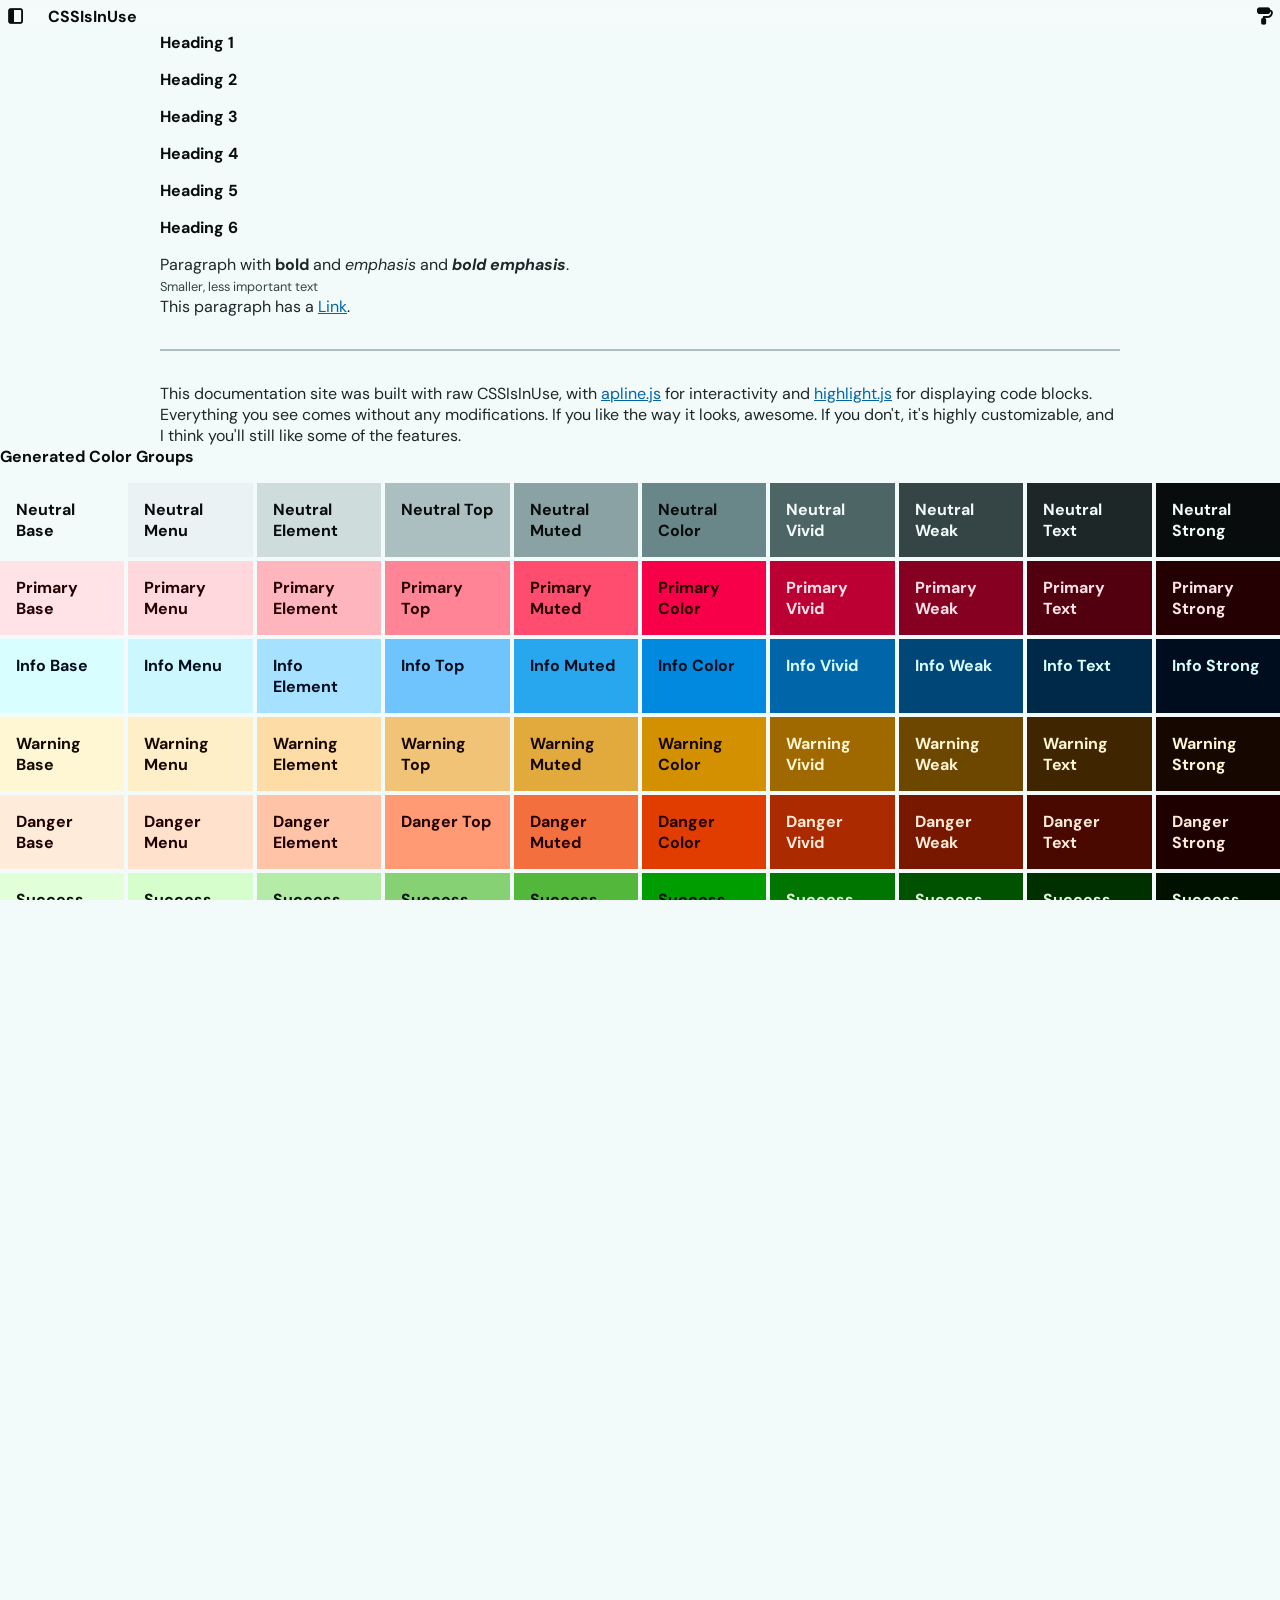
==== commit e232d424: "(bad) color system explanation, more utility fixes (small -> sm, is-, etc), fix accordion, right-ali" ====
--- a/kitchen.html
+++ b/kitchen.html
@@ -29,12 +29,45 @@
           font-weight: bold;
         }
       </style>
+
+      <script>
+        function setCookie(cname, cvalue, exdays) {
+          const d = new Date();
+          d.setTime(d.getTime() + (exdays*24*60*60*1000));
+          let expires = "expires="+ d.toUTCString();
+          document.cookie = cname + "=" + cvalue + ";" + expires + ";path=/";
+        }
+        function getCookie(cname) {
+          let name = cname + "=";
+          let decodedCookie = decodeURIComponent(document.cookie);
+          let ca = decodedCookie.split(';');
+          for(let i = 0; i <ca.length; i++) {
+            let c = ca[i];
+            while (c.charAt(0) == ' ') {
+              c = c.substring(1);
+            }
+            if (c.indexOf(name) == 0) {
+              return c.substring(name.length, c.length);
+            }
+          }
+          return null;
+        }
+        function checkCookie(cname) {
+          let cookie = getCookie(cname);
+          if (cookie != null) {
+            return true
+          } else {
+            return false
+          }
+        }
+      </script>
   </head>
   <body
-    x-data="{ theme: '', scheme: 'default', sidebarOpen: false, sidebarFull: false, current: window.location.hash.substring(1) || 'home' }"
+    x-data="{ theme: '', scheme: '', sidebarOpen: false, sidebarFull: false, current: window.location.hash.substring(1) || 'home' }"
     x-init="sidebarFull = window.innerWidth < 608;
             if ( sidebarOpen && window.innerWidth < 608 ) { sidebarOpen = false };
-            if (theme === '') { theme = window.matchMedia('(prefers-color-scheme: dark)').matches ? 'dark' : 'light'; }"
+            if (theme === '' && checkCookie('theme') ) { theme = getCookie('theme') } else if (theme === '') { theme = window.matchMedia('(prefers-color-scheme: dark)').matches ? 'dark' : 'light'; };
+            if (scheme === '' && checkCookie('scheme') ) { scheme = getCookie('scheme') } else if (scheme === '') { scheme = 'default' }"
     @resize.window="sidebarFull = window.innerWidth < 608"
     :data-theme="theme"
     :data-scheme="scheme"
@@ -54,11 +87,12 @@
           <button 
             class="button is-ghost is-icon" 
             aria-label="Toggle Light/Dark Mode" 
-            @click="theme = theme === 'light' ? 'dark' : 'light'">
+            @click="theme = theme === 'light' ? 'dark' : 'light'; setCookie('theme',theme,30);">
             <span class="icon">
               <i :class="theme === 'light' ? 'ti ti-moon-filled' : 'ti ti-sun-high-filled'"></i>
             </span>
           </button>
+
           <div
             class="dropdown is-hoverable is-right"
             x-data="{ active: false, schemes: { default: 'Default', olive: 'Olive', slate: 'Slate'} }"
@@ -79,9 +113,8 @@
             <div class="dropdown-menu" role="menu" id="scheme-select">
               <div class="dropdown-content">
                 <template x-for="(value, index) in schemes">
-                  <button class="dropdown-item" :class="{ 'is-active' : scheme === index }" @click="scheme = index" x-text="value"></button>
+                  <button class="dropdown-item" :class="{ 'is-active' : scheme === index }" @click="scheme = index; setCookie('scheme',index,30)" x-text="value"></button>
                 </template>
-                
               </div>
             </div>
           </div>
@@ -1899,91 +1932,91 @@
             
             <h4>Default</h4>
             <div class="columns">
-              <div class="section is-sm is-radius-small is-primary is-element">
+              <div class="section is-sm is-radius-sm is-primary is-element">
                 <strong>Default Column Settings</strong>
               </div>
-              <div class="section is-sm is-radius-small is-info is-element">
+              <div class="section is-sm is-radius-sm is-info is-element">
                 <strong>Default Column Settings</strong>
               </div>
-              <div class="section is-sm is-radius-small is-success is-element">
+              <div class="section is-sm is-radius-sm is-success is-element">
                 <strong>Default Column Settings</strong>
               </div>
             </div>
 
             <h4>Small Min & Gap</h4>
-            <div class="columns min-small is-gap-small">
-              <div class="section is-sm is-radius-small is-primary is-element">
+            <div class="columns min-small is-gap-sm">
+              <div class="section is-sm is-radius-sm is-primary is-element">
                 <strong>Small Column Settings</strong>
               </div>
-              <div class="section is-sm is-radius-small is-info is-element">
+              <div class="section is-sm is-radius-sm is-info is-element">
                 <strong>Small Column Settings</strong>
               </div>
-              <div class="section is-sm is-radius-small is-success is-element">
+              <div class="section is-sm is-radius-sm is-success is-element">
                 <strong>Small Column Settings</strong>
               </div>
             </div>
 
             <h4>Large Min & Gap</h4>
-            <div class="columns min-large is-gap-large">
-              <div class="section is-sm is-radius-small is-primary is-element">
+            <div class="columns min-large is-gap-lg">
+              <div class="section is-sm is-radius-sm is-primary is-element">
                 <strong>Large Column Settings</strong>
               </div>
-              <div class="section is-sm is-radius-small is-info is-element">
+              <div class="section is-sm is-radius-sm is-info is-element">
                 <strong>Large Column Settings</strong>
               </div>
-              <div class="section is-sm is-radius-small is-success is-element">
+              <div class="section is-sm is-radius-sm is-success is-element">
                 <strong>Large Column Settings</strong>
               </div>
             </div>
 
             <h4>No Min & Gap</h4>
             <div class="columns min-0 is-gap-0">
-              <div class="section is-sm is-radius-small is-primary is-element">
+              <div class="section is-sm is-radius-sm is-primary is-element">
                 <strong>0 Column Settings</strong>
               </div>
-              <div class="section is-sm is-radius-small is-info is-element">
+              <div class="section is-sm is-radius-sm is-info is-element">
                 <strong>0 Column Settings</strong>
               </div>
-              <div class="section is-sm is-radius-small is-success is-element">
+              <div class="section is-sm is-radius-sm is-success is-element">
                 <strong>0 Column Settings</strong>
               </div>
             </div>
 
             <h4>Align Start</h4>
             <div class="columns is-align-start">
-              <div class="section is-sm is-radius-small is-primary is-element">
+              <div class="section is-sm is-radius-sm is-primary is-element">
                 <strong>Not the same height, align start</strong>
               </div>
-              <div class="section is-info is-radius-small is-element">
+              <div class="section is-info is-radius-sm is-element">
                 <strong>Not the same height, align start</strong>
               </div>
-              <div class="section is-lg is-radius-small is-success is-element">
+              <div class="section is-lg is-radius-sm is-success is-element">
                 <strong>Not the same height, align start</strong>
               </div>
             </div>
 
             <h4>Align Center</h4>
             <div class="columns is-align-center">
-              <div class="section is-sm is-radius-small is-primary is-element">
+              <div class="section is-sm is-radius-sm is-primary is-element">
                 <strong>Not the same height, align center</strong>
               </div>
-              <div class="section is-info is-radius-small is-element">
+              <div class="section is-info is-radius-sm is-element">
                 <strong>Not the same height, align center</strong>
               </div>
-              <div class="section is-lg is-radius-small is-success is-element">
+              <div class="section is-lg is-radius-sm is-success is-element">
                 <strong>Not the same height, align center</strong>
               </div>
             </div>
 
             <h4>Align End</h4>
             <div class="columns is-align-end">
-              <div class="section is-sm is-radius-small is-primary is-element">
+              <div class="section is-sm is-radius-sm is-primary is-element">
                 <strong>Not the same height, align end</strong>
               </div>
-              <div class="section is-info is-radius-small is-element">
+              <div class="section is-info is-radius-sm is-element">
                 <strong>Not the same height, align end</strong>
               </div>
-              <div class="section is-lg is-radius-small is-success is-element">
+              <div class="section is-lg is-radius-sm is-success is-element">
                 <strong>Not the same height, align end</strong>
               </div>
             </div>
--- a/main.css
+++ b/main.css
@@ -1 +1 @@
-html{box-sizing:border-box;-webkit-text-size-adjust:100%;word-break:normal;-moz-tab-size:4;tab-size:4}*,::before,::after{background-repeat:no-repeat;box-sizing:inherit}::before,::after{text-decoration:inherit;vertical-align:inherit}*{padding:0;margin:0}hr{overflow:visible;height:0;color:inherit}details,main{display:block}summary{display:list-item}small{font-size:80%}[hidden]{display:none}abbr[title]{border-bottom:none;text-decoration:underline;text-decoration:underline dotted}a{background-color:rgba(0,0,0,0)}a:active,a:hover{outline-width:0}code,kbd,pre,samp{font-family:monospace}pre{font-size:1rem}b,strong{font-weight:bolder}sub,sup{font-size:75%;line-height:0;position:relative;vertical-align:baseline}sub{bottom:-0.25rem}sup{top:-0.5rem}table{border-color:inherit;text-indent:0}iframe{border-style:none}[aria-busy=true]{cursor:progress}[aria-controls]{cursor:pointer}input{border-radius:0}[type=number]::-webkit-inner-spin-button,[type=number]::-webkit-outer-spin-button{height:auto}[type=search]{-webkit-appearance:textfield;outline-offset:-2px}[type=search]::-webkit-search-decoration{-webkit-appearance:none}textarea{overflow:auto;resize:vertical}button,input,optgroup,select,textarea{font:inherit}optgroup{font-weight:bold}button{overflow:visible}button,select{text-transform:none}button,[type=button],[type=reset],[type=submit],[role=button]{cursor:pointer}button::-moz-focus-inner,[type=button]::-moz-focus-inner,[type=reset]::-moz-focus-inner,[type=submit]::-moz-focus-inner{border-style:none;padding:0}button:-moz-focusring,[type=button]::-moz-focus-inner,[type=reset]::-moz-focus-inner,[type=submit]::-moz-focus-inner{outline:1px dotted ButtonText}button,html [type=button],[type=reset],[type=submit]{-webkit-appearance:button}button,input,select,textarea{background-color:rgba(0,0,0,0);border-style:none}a:focus,button:focus,input:focus,select:focus,textarea:focus{outline-width:0}select{-moz-appearance:none;-webkit-appearance:none}select::-ms-expand{display:none}select::-ms-value{color:currentColor}legend{border:0;color:inherit;display:table;max-width:100%;white-space:normal;max-width:100%}::-webkit-file-upload-button{-webkit-appearance:button;color:inherit;font:inherit}[disabled],[aria-disabled=true]{cursor:default}img{border-style:none}progress{vertical-align:baseline}@media(prefers-color-scheme: light){:root{color-scheme:only light !important}}:root,:root [data-theme=dark],:root .dark{color-scheme:only dark}:root [data-theme=light],:root .light{color-scheme:only light}:root,.default,[data-scheme=default]{--light: 0.98;--dark: 0.15;--neutral-l: 0.6;--neutral-c: 0.0337;--neutral-h: 200;--neutral-falloff: 0.8;--primary-l: var(--neutral-l);--primary-c: 0.27;--primary-h: 15;--primary-falloff: 0.7;--info-l: var(--neutral-l);--info-c: 0.1784;--info-h: 240;--info-falloff: 0.7;--success-l: var(--neutral-l);--success-c: 0.2263;--success-h: 140;--success-falloff: 0.7;--warning-l: 0.7;--warning-c: 0.1664;--warning-h: 80;--warning-falloff: 0.7;--danger-l: var(--neutral-l);--danger-c: 0.2122;--danger-h: 40;--danger-falloff: 0.7;--greyscale-l: var(--neutral-l);--greyscale-c: 0;--greyscale-h: 0;--greyscale-falloff: 0}.olive,[data-scheme=olive]{--light: 0.98;--dark: 0.15;--neutral-l: 0.6;--neutral-c: 0.05;--neutral-h: 120;--neutral-falloff: 0.5;--primary-l: var(--neutral-l);--primary-c: 0.1479;--primary-h: 74.24;--primary-falloff: 0.7;--info-l: var(--neutral-l);--info-c: 0.1617;--info-h: 115;--info-falloff: 0.7;--success-l: var(--neutral-l);--success-c: 0.1949;--success-h: 130;--success-falloff: 0.7;--warning-l: 0.8;--warning-c: 0.136;--warning-h: 85;--warning-falloff: 0.7;--danger-l: var(--neutral-l);--danger-c: 0.181;--danger-h: 50;--danger-falloff: 0.7}.slate,[data-scheme=slate]{--light: 0.98;--dark: 0.15;--neutral-l: 0.6;--neutral-c: 0.015;--neutral-h: 50;--neutral-falloff: 0.9;--primary-l: var(--neutral-l);--primary-c: 0.07;--primary-h: 50;--primary-falloff: 0.7;--info-l: var(--neutral-l);--info-c: 0.05;--info-h: 256;--info-falloff: 0.7;--success-l: var(--neutral-l);--success-c: 0.07;--success-h: 120;--success-falloff: 0.7;--warning-l: 0.7;--warning-c: 0.07;--warning-h: 70;--warning-falloff: 0.7;--danger-l: var(--neutral-l);--danger-c: 0.07;--danger-h: 32;--danger-falloff: 0.7;--font-header: "DM Serif Display", serif;--font-body: "Commissioner", "DM Sans", sans-serif;--glow-size-base: 0;--padding-base: 1.5rem;--border-radius-base: 0.25rem;--border-radius-sm: 0.25rem !important;--border-radius-rounded: 0.25rem !important;--text-size-6-base: 1.1rem;--icon-size-sm: 1.1rem;--line-height-md: 2;--line-height-sm: 1.5;--line-height-lg: 3}.slate ol,.slate ul,[data-scheme=slate] ol,[data-scheme=slate] ul{padding-left:var(--padding-lg)}.slate .menu,[data-scheme=slate] .menu{padding-left:0}.slate .menu li ul,[data-scheme=slate] .menu li ul{margin-left:1rem !important}.slate .textarea.is-sm,[data-scheme=slate] .textarea.is-sm{--input-size-height: 3.125rem}:root,.recalculate,[data-scheme=default],[data-scheme=olive],[data-scheme=slate],.default,.olive,.slate{--neutral-100: oklch( calc( var(--dark) + ((var(--neutral-l) - var(--dark)) * 0) ) calc( var(--neutral-c) * (1 - (1 - 0) * var(--neutral-falloff)) ) var(--neutral-h) );--neutral-125: oklch( calc( var(--dark) + ((var(--neutral-l) - var(--dark)) * 0.0625) ) calc( var(--neutral-c) * (1 - (1 - 0.0625) * var(--neutral-falloff)) ) var(--neutral-h) );--neutral-200: oklch( calc( var(--dark) + ((var(--neutral-l) - var(--dark)) * 0.25) ) calc( var(--neutral-c) * (1 - (1 - 0.25) * var(--neutral-falloff)) ) var(--neutral-h) );--neutral-300: oklch( calc( var(--dark) + ((var(--neutral-l) - var(--dark)) * 0.5) ) calc( var(--neutral-c) * (1 - (1 - 0.5) * var(--neutral-falloff)) ) var(--neutral-h) );--neutral-400: oklch( calc( var(--dark) + ((var(--neutral-l) - var(--dark)) * 0.75) ) calc( var(--neutral-c) * (1 - (1 - 0.75) * var(--neutral-falloff)) ) var(--neutral-h) );--neutral-500: oklch( var(--neutral-l) var(--neutral-c) var(--neutral-h) );--neutral-600: oklch( calc( var(--neutral-l) + (var(--light) - var(--neutral-l)) * 0.25 ) calc( var(--neutral-c) * (1 - 0.25 * var(--neutral-falloff)) ) var(--neutral-h) );--neutral-700: oklch( calc( var(--neutral-l) + (var(--light) - var(--neutral-l)) * 0.5 ) calc( var(--neutral-c) * (1 - 0.5 * var(--neutral-falloff)) ) var(--neutral-h) );--neutral-800: oklch( calc( var(--neutral-l) + (var(--light) - var(--neutral-l)) * 0.75 ) calc( var(--neutral-c) * (1 - 0.75 * var(--neutral-falloff)) ) var(--neutral-h) );--neutral-875: oklch( calc( var(--neutral-l) + (var(--light) - var(--neutral-l)) * 0.9375 ) calc( var(--neutral-c) * (1 - 0.9375 * var(--neutral-falloff)) ) var(--neutral-h) );--neutral-900: oklch( calc( var(--neutral-l) + (var(--light) - var(--neutral-l)) * 1 ) calc( var(--neutral-c) * (1 - 1 * var(--neutral-falloff)) ) var(--neutral-h) );--primary-100: oklch( calc( var(--dark) + ((var(--primary-l) - var(--dark)) * 0) ) calc( var(--primary-c) * (1 - (1 - 0) * var(--primary-falloff)) ) var(--primary-h) );--primary-125: oklch( calc( var(--dark) + ((var(--primary-l) - var(--dark)) * 0.0625) ) calc( var(--primary-c) * (1 - (1 - 0.0625) * var(--primary-falloff)) ) var(--primary-h) );--primary-200: oklch( calc( var(--dark) + ((var(--primary-l) - var(--dark)) * 0.25) ) calc( var(--primary-c) * (1 - (1 - 0.25) * var(--primary-falloff)) ) var(--primary-h) );--primary-300: oklch( calc( var(--dark) + ((var(--primary-l) - var(--dark)) * 0.5) ) calc( var(--primary-c) * (1 - (1 - 0.5) * var(--primary-falloff)) ) var(--primary-h) );--primary-400: oklch( calc( var(--dark) + ((var(--primary-l) - var(--dark)) * 0.75) ) calc( var(--primary-c) * (1 - (1 - 0.75) * var(--primary-falloff)) ) var(--primary-h) );--primary-500: oklch( var(--primary-l) var(--primary-c) var(--primary-h) );--primary-600: oklch( calc( var(--primary-l) + (var(--light) - var(--primary-l)) * 0.25 ) calc( var(--primary-c) * (1 - 0.25 * var(--primary-falloff)) ) var(--primary-h) );--primary-700: oklch( calc( var(--primary-l) + (var(--light) - var(--primary-l)) * 0.5 ) calc( var(--primary-c) * (1 - 0.5 * var(--primary-falloff)) ) var(--primary-h) );--primary-800: oklch( calc( var(--primary-l) + (var(--light) - var(--primary-l)) * 0.75 ) calc( var(--primary-c) * (1 - 0.75 * var(--primary-falloff)) ) var(--primary-h) );--primary-875: oklch( calc( var(--primary-l) + (var(--light) - var(--primary-l)) * 0.9375 ) calc( var(--primary-c) * (1 - 0.9375 * var(--primary-falloff)) ) var(--primary-h) );--primary-900: oklch( calc( var(--primary-l) + (var(--light) - var(--primary-l)) * 1 ) calc( var(--primary-c) * (1 - 1 * var(--primary-falloff)) ) var(--primary-h) );--info-100: oklch( calc( var(--dark) + ((var(--info-l) - var(--dark)) * 0) ) calc( var(--info-c) * (1 - (1 - 0) * var(--info-falloff)) ) var(--info-h) );--info-125: oklch( calc( var(--dark) + ((var(--info-l) - var(--dark)) * 0.0625) ) calc( var(--info-c) * (1 - (1 - 0.0625) * var(--info-falloff)) ) var(--info-h) );--info-200: oklch( calc( var(--dark) + ((var(--info-l) - var(--dark)) * 0.25) ) calc( var(--info-c) * (1 - (1 - 0.25) * var(--info-falloff)) ) var(--info-h) );--info-300: oklch( calc( var(--dark) + ((var(--info-l) - var(--dark)) * 0.5) ) calc( var(--info-c) * (1 - (1 - 0.5) * var(--info-falloff)) ) var(--info-h) );--info-400: oklch( calc( var(--dark) + ((var(--info-l) - var(--dark)) * 0.75) ) calc( var(--info-c) * (1 - (1 - 0.75) * var(--info-falloff)) ) var(--info-h) );--info-500: oklch( var(--info-l) var(--info-c) var(--info-h) );--info-600: oklch( calc( var(--info-l) + (var(--light) - var(--info-l)) * 0.25 ) calc( var(--info-c) * (1 - 0.25 * var(--info-falloff)) ) var(--info-h) );--info-700: oklch( calc( var(--info-l) + (var(--light) - var(--info-l)) * 0.5 ) calc( var(--info-c) * (1 - 0.5 * var(--info-falloff)) ) var(--info-h) );--info-800: oklch( calc( var(--info-l) + (var(--light) - var(--info-l)) * 0.75 ) calc( var(--info-c) * (1 - 0.75 * var(--info-falloff)) ) var(--info-h) );--info-875: oklch( calc( var(--info-l) + (var(--light) - var(--info-l)) * 0.9375 ) calc( var(--info-c) * (1 - 0.9375 * var(--info-falloff)) ) var(--info-h) );--info-900: oklch( calc( var(--info-l) + (var(--light) - var(--info-l)) * 1 ) calc( var(--info-c) * (1 - 1 * var(--info-falloff)) ) var(--info-h) );--warning-100: oklch( calc( var(--dark) + ((var(--warning-l) - var(--dark)) * 0) ) calc( var(--warning-c) * (1 - (1 - 0) * var(--warning-falloff)) ) var(--warning-h) );--warning-125: oklch( calc( var(--dark) + ((var(--warning-l) - var(--dark)) * 0.0625) ) calc( var(--warning-c) * (1 - (1 - 0.0625) * var(--warning-falloff)) ) var(--warning-h) );--warning-200: oklch( calc( var(--dark) + ((var(--warning-l) - var(--dark)) * 0.25) ) calc( var(--warning-c) * (1 - (1 - 0.25) * var(--warning-falloff)) ) var(--warning-h) );--warning-300: oklch( calc( var(--dark) + ((var(--warning-l) - var(--dark)) * 0.5) ) calc( var(--warning-c) * (1 - (1 - 0.5) * var(--warning-falloff)) ) var(--warning-h) );--warning-400: oklch( calc( var(--dark) + ((var(--warning-l) - var(--dark)) * 0.75) ) calc( var(--warning-c) * (1 - (1 - 0.75) * var(--warning-falloff)) ) var(--warning-h) );--warning-500: oklch( var(--warning-l) var(--warning-c) var(--warning-h) );--warning-600: oklch( calc( var(--warning-l) + (var(--light) - var(--warning-l)) * 0.25 ) calc( var(--warning-c) * (1 - 0.25 * var(--warning-falloff)) ) var(--warning-h) );--warning-700: oklch( calc( var(--warning-l) + (var(--light) - var(--warning-l)) * 0.5 ) calc( var(--warning-c) * (1 - 0.5 * var(--warning-falloff)) ) var(--warning-h) );--warning-800: oklch( calc( var(--warning-l) + (var(--light) - var(--warning-l)) * 0.75 ) calc( var(--warning-c) * (1 - 0.75 * var(--warning-falloff)) ) var(--warning-h) );--warning-875: oklch( calc( var(--warning-l) + (var(--light) - var(--warning-l)) * 0.9375 ) calc( var(--warning-c) * (1 - 0.9375 * var(--warning-falloff)) ) var(--warning-h) );--warning-900: oklch( calc( var(--warning-l) + (var(--light) - var(--warning-l)) * 1 ) calc( var(--warning-c) * (1 - 1 * var(--warning-falloff)) ) var(--warning-h) );--danger-100: oklch( calc( var(--dark) + ((var(--danger-l) - var(--dark)) * 0) ) calc( var(--danger-c) * (1 - (1 - 0) * var(--danger-falloff)) ) var(--danger-h) );--danger-125: oklch( calc( var(--dark) + ((var(--danger-l) - var(--dark)) * 0.0625) ) calc( var(--danger-c) * (1 - (1 - 0.0625) * var(--danger-falloff)) ) var(--danger-h) );--danger-200: oklch( calc( var(--dark) + ((var(--danger-l) - var(--dark)) * 0.25) ) calc( var(--danger-c) * (1 - (1 - 0.25) * var(--danger-falloff)) ) var(--danger-h) );--danger-300: oklch( calc( var(--dark) + ((var(--danger-l) - var(--dark)) * 0.5) ) calc( var(--danger-c) * (1 - (1 - 0.5) * var(--danger-falloff)) ) var(--danger-h) );--danger-400: oklch( calc( var(--dark) + ((var(--danger-l) - var(--dark)) * 0.75) ) calc( var(--danger-c) * (1 - (1 - 0.75) * var(--danger-falloff)) ) var(--danger-h) );--danger-500: oklch( var(--danger-l) var(--danger-c) var(--danger-h) );--danger-600: oklch( calc( var(--danger-l) + (var(--light) - var(--danger-l)) * 0.25 ) calc( var(--danger-c) * (1 - 0.25 * var(--danger-falloff)) ) var(--danger-h) );--danger-700: oklch( calc( var(--danger-l) + (var(--light) - var(--danger-l)) * 0.5 ) calc( var(--danger-c) * (1 - 0.5 * var(--danger-falloff)) ) var(--danger-h) );--danger-800: oklch( calc( var(--danger-l) + (var(--light) - var(--danger-l)) * 0.75 ) calc( var(--danger-c) * (1 - 0.75 * var(--danger-falloff)) ) var(--danger-h) );--danger-875: oklch( calc( var(--danger-l) + (var(--light) - var(--danger-l)) * 0.9375 ) calc( var(--danger-c) * (1 - 0.9375 * var(--danger-falloff)) ) var(--danger-h) );--danger-900: oklch( calc( var(--danger-l) + (var(--light) - var(--danger-l)) * 1 ) calc( var(--danger-c) * (1 - 1 * var(--danger-falloff)) ) var(--danger-h) );--success-100: oklch( calc( var(--dark) + ((var(--success-l) - var(--dark)) * 0) ) calc( var(--success-c) * (1 - (1 - 0) * var(--success-falloff)) ) var(--success-h) );--success-125: oklch( calc( var(--dark) + ((var(--success-l) - var(--dark)) * 0.0625) ) calc( var(--success-c) * (1 - (1 - 0.0625) * var(--success-falloff)) ) var(--success-h) );--success-200: oklch( calc( var(--dark) + ((var(--success-l) - var(--dark)) * 0.25) ) calc( var(--success-c) * (1 - (1 - 0.25) * var(--success-falloff)) ) var(--success-h) );--success-300: oklch( calc( var(--dark) + ((var(--success-l) - var(--dark)) * 0.5) ) calc( var(--success-c) * (1 - (1 - 0.5) * var(--success-falloff)) ) var(--success-h) );--success-400: oklch( calc( var(--dark) + ((var(--success-l) - var(--dark)) * 0.75) ) calc( var(--success-c) * (1 - (1 - 0.75) * var(--success-falloff)) ) var(--success-h) );--success-500: oklch( var(--success-l) var(--success-c) var(--success-h) );--success-600: oklch( calc( var(--success-l) + (var(--light) - var(--success-l)) * 0.25 ) calc( var(--success-c) * (1 - 0.25 * var(--success-falloff)) ) var(--success-h) );--success-700: oklch( calc( var(--success-l) + (var(--light) - var(--success-l)) * 0.5 ) calc( var(--success-c) * (1 - 0.5 * var(--success-falloff)) ) var(--success-h) );--success-800: oklch( calc( var(--success-l) + (var(--light) - var(--success-l)) * 0.75 ) calc( var(--success-c) * (1 - 0.75 * var(--success-falloff)) ) var(--success-h) );--success-875: oklch( calc( var(--success-l) + (var(--light) - var(--success-l)) * 0.9375 ) calc( var(--success-c) * (1 - 0.9375 * var(--success-falloff)) ) var(--success-h) );--success-900: oklch( calc( var(--success-l) + (var(--light) - var(--success-l)) * 1 ) calc( var(--success-c) * (1 - 1 * var(--success-falloff)) ) var(--success-h) );--greyscale-100: oklch( calc( var(--dark) + ((var(--greyscale-l) - var(--dark)) * 0) ) calc( var(--greyscale-c) * (1 - (1 - 0) * var(--greyscale-falloff)) ) var(--greyscale-h) );--greyscale-125: oklch( calc( var(--dark) + ((var(--greyscale-l) - var(--dark)) * 0.0625) ) calc( var(--greyscale-c) * (1 - (1 - 0.0625) * var(--greyscale-falloff)) ) var(--greyscale-h) );--greyscale-200: oklch( calc( var(--dark) + ((var(--greyscale-l) - var(--dark)) * 0.25) ) calc( var(--greyscale-c) * (1 - (1 - 0.25) * var(--greyscale-falloff)) ) var(--greyscale-h) );--greyscale-300: oklch( calc( var(--dark) + ((var(--greyscale-l) - var(--dark)) * 0.5) ) calc( var(--greyscale-c) * (1 - (1 - 0.5) * var(--greyscale-falloff)) ) var(--greyscale-h) );--greyscale-400: oklch( calc( var(--dark) + ((var(--greyscale-l) - var(--dark)) * 0.75) ) calc( var(--greyscale-c) * (1 - (1 - 0.75) * var(--greyscale-falloff)) ) var(--greyscale-h) );--greyscale-500: oklch( var(--greyscale-l) var(--greyscale-c) var(--greyscale-h) );--greyscale-600: oklch( calc( var(--greyscale-l) + (var(--light) - var(--greyscale-l)) * 0.25 ) calc( var(--greyscale-c) * (1 - 0.25 * var(--greyscale-falloff)) ) var(--greyscale-h) );--greyscale-700: oklch( calc( var(--greyscale-l) + (var(--light) - var(--greyscale-l)) * 0.5 ) calc( var(--greyscale-c) * (1 - 0.5 * var(--greyscale-falloff)) ) var(--greyscale-h) );--greyscale-800: oklch( calc( var(--greyscale-l) + (var(--light) - var(--greyscale-l)) * 0.75 ) calc( var(--greyscale-c) * (1 - 0.75 * var(--greyscale-falloff)) ) var(--greyscale-h) );--greyscale-875: oklch( calc( var(--greyscale-l) + (var(--light) - var(--greyscale-l)) * 0.9375 ) calc( var(--greyscale-c) * (1 - 0.9375 * var(--greyscale-falloff)) ) var(--greyscale-h) );--greyscale-900: oklch( calc( var(--greyscale-l) + (var(--light) - var(--greyscale-l)) * 1 ) calc( var(--greyscale-c) * (1 - 1 * var(--greyscale-falloff)) ) var(--greyscale-h) );--neutral-dark: var(--neutral-100);--neutral-base: light-dark(var(--neutral-900), var(--neutral-100));--neutral-menu: light-dark(var(--neutral-875), var(--neutral-125));--neutral-element: light-dark(var(--neutral-800), var(--neutral-200));--neutral-top: light-dark(var(--neutral-700), var(--neutral-300));--neutral-muted: light-dark(var(--neutral-600), var(--neutral-400));--neutral-color: var(--neutral-500);--neutral-vivid: light-dark(var(--neutral-400), var(--neutral-600));--neutral-weak: light-dark(var(--neutral-300), var(--neutral-700));--neutral-text: light-dark(var(--neutral-200), var(--neutral-800));--neutral-strong: light-dark(var(--neutral-100), var(--neutral-900));--neutral-light: var(--neutral-900);--primary-dark: var(--primary-100);--primary-base: light-dark(var(--primary-900), var(--primary-100));--primary-menu: light-dark(var(--primary-875), var(--primary-125));--primary-element: light-dark(var(--primary-800), var(--primary-200));--primary-top: light-dark(var(--primary-700), var(--primary-300));--primary-muted: light-dark(var(--primary-600), var(--primary-400));--primary-color: var(--primary-500);--primary-vivid: light-dark(var(--primary-400), var(--primary-600));--primary-weak: light-dark(var(--primary-300), var(--primary-700));--primary-text: light-dark(var(--primary-200), var(--primary-800));--primary-strong: light-dark(var(--primary-100), var(--primary-900));--primary-light: var(--primary-900);--info-dark: var(--info-100);--info-base: light-dark(var(--info-900), var(--info-100));--info-menu: light-dark(var(--info-875), var(--info-125));--info-element: light-dark(var(--info-800), var(--info-200));--info-top: light-dark(var(--info-700), var(--info-300));--info-muted: light-dark(var(--info-600), var(--info-400));--info-color: var(--info-500);--info-vivid: light-dark(var(--info-400), var(--info-600));--info-weak: light-dark(var(--info-300), var(--info-700));--info-text: light-dark(var(--info-200), var(--info-800));--info-strong: light-dark(var(--info-100), var(--info-900));--info-light: var(--info-900);--warning-dark: var(--warning-100);--warning-base: light-dark(var(--warning-900), var(--warning-100));--warning-menu: light-dark(var(--warning-875), var(--warning-125));--warning-element: light-dark(var(--warning-800), var(--warning-200));--warning-top: light-dark(var(--warning-700), var(--warning-300));--warning-muted: light-dark(var(--warning-600), var(--warning-400));--warning-color: var(--warning-500);--warning-vivid: light-dark(var(--warning-400), var(--warning-600));--warning-weak: light-dark(var(--warning-300), var(--warning-700));--warning-text: light-dark(var(--warning-200), var(--warning-800));--warning-strong: light-dark(var(--warning-100), var(--warning-900));--warning-light: var(--warning-900);--danger-dark: var(--danger-100);--danger-base: light-dark(var(--danger-900), var(--danger-100));--danger-menu: light-dark(var(--danger-875), var(--danger-125));--danger-element: light-dark(var(--danger-800), var(--danger-200));--danger-top: light-dark(var(--danger-700), var(--danger-300));--danger-muted: light-dark(var(--danger-600), var(--danger-400));--danger-color: var(--danger-500);--danger-vivid: light-dark(var(--danger-400), var(--danger-600));--danger-weak: light-dark(var(--danger-300), var(--danger-700));--danger-text: light-dark(var(--danger-200), var(--danger-800));--danger-strong: light-dark(var(--danger-100), var(--danger-900));--danger-light: var(--danger-900);--success-dark: var(--success-100);--success-base: light-dark(var(--success-900), var(--success-100));--success-menu: light-dark(var(--success-875), var(--success-125));--success-element: light-dark(var(--success-800), var(--success-200));--success-top: light-dark(var(--success-700), var(--success-300));--success-muted: light-dark(var(--success-600), var(--success-400));--success-color: var(--success-500);--success-vivid: light-dark(var(--success-400), var(--success-600));--success-weak: light-dark(var(--success-300), var(--success-700));--success-text: light-dark(var(--success-200), var(--success-800));--success-strong: light-dark(var(--success-100), var(--success-900));--success-light: var(--success-900);--greyscale-dark: var(--greyscale-100);--greyscale-base: light-dark(var(--greyscale-900), var(--greyscale-100));--greyscale-menu: light-dark(var(--greyscale-875), var(--greyscale-125));--greyscale-element: light-dark(var(--greyscale-800), var(--greyscale-200));--greyscale-top: light-dark(var(--greyscale-700), var(--greyscale-300));--greyscale-muted: light-dark(var(--greyscale-600), var(--greyscale-400));--greyscale-color: var(--greyscale-500);--greyscale-vivid: light-dark(var(--greyscale-400), var(--greyscale-600));--greyscale-weak: light-dark(var(--greyscale-300), var(--greyscale-700));--greyscale-text: light-dark(var(--greyscale-200), var(--greyscale-800));--greyscale-strong: light-dark(var(--greyscale-100), var(--greyscale-900));--greyscale-light: var(--greyscale-900);--color-dark: var(--neutral-dark);--color-base: var(--neutral-base);--color-menu: var(--neutral-menu);--color-element: var(--neutral-element);--color-top: var(--neutral-top);--color-muted: var(--neutral-muted);--color-color: var(--neutral-color);--color-vivid: var(--neutral-vivid);--color-weak: var(--neutral-weak);--color-text: var(--neutral-text);--color-strong: var(--neutral-strong);--color-light: var(--neutral-light);--contrast-base: light-dark(var(--white),var(--black));--contrast-text: light-dark(var(--black),var(--white))}:root .is-neutral,.recalculate .is-neutral,[data-scheme=default] .is-neutral,[data-scheme=olive] .is-neutral,[data-scheme=slate] .is-neutral,.default .is-neutral,.olive .is-neutral,.slate .is-neutral{--color-dark: var(--neutral-dark);--color-base: var(--neutral-base);--color-menu: var(--neutral-menu);--color-element: var(--neutral-element);--color-top: var(--neutral-top);--color-muted: var(--neutral-muted);--color-color: var(--neutral-color);--color-vivid: var(--neutral-vivid);--color-weak: var(--neutral-weak);--color-text: var(--neutral-text);--color-strong: var(--neutral-strong);--color-light: var(--neutral-light)}:root .is-primary,.recalculate .is-primary,[data-scheme=default] .is-primary,[data-scheme=olive] .is-primary,[data-scheme=slate] .is-primary,.default .is-primary,.olive .is-primary,.slate .is-primary{--color-dark: var(--primary-dark);--color-base: var(--primary-base);--color-menu: var(--primary-menu);--color-element: var(--primary-element);--color-top: var(--primary-top);--color-muted: var(--primary-muted);--color-color: var(--primary-color);--color-vivid: var(--primary-vivid);--color-weak: var(--primary-weak);--color-text: var(--primary-text);--color-strong: var(--primary-strong);--color-light: var(--primary-light)}:root .is-info,.recalculate .is-info,[data-scheme=default] .is-info,[data-scheme=olive] .is-info,[data-scheme=slate] .is-info,.default .is-info,.olive .is-info,.slate .is-info{--color-dark: var(--info-dark);--color-base: var(--info-base);--color-menu: var(--info-menu);--color-element: var(--info-element);--color-top: var(--info-top);--color-muted: var(--info-muted);--color-color: var(--info-color);--color-vivid: var(--info-vivid);--color-weak: var(--info-weak);--color-text: var(--info-text);--color-strong: var(--info-strong);--color-light: var(--info-light)}:root .is-warning,.recalculate .is-warning,[data-scheme=default] .is-warning,[data-scheme=olive] .is-warning,[data-scheme=slate] .is-warning,.default .is-warning,.olive .is-warning,.slate .is-warning{--color-dark: var(--warning-dark);--color-base: var(--warning-base);--color-menu: var(--warning-menu);--color-element: var(--warning-element);--color-top: var(--warning-top);--color-muted: var(--warning-muted);--color-color: var(--warning-color);--color-vivid: var(--warning-vivid);--color-weak: var(--warning-weak);--color-text: var(--warning-text);--color-strong: var(--warning-strong);--color-light: var(--warning-light)}:root .is-danger,.recalculate .is-danger,[data-scheme=default] .is-danger,[data-scheme=olive] .is-danger,[data-scheme=slate] .is-danger,.default .is-danger,.olive .is-danger,.slate .is-danger{--color-dark: var(--danger-dark);--color-base: var(--danger-base);--color-menu: var(--danger-menu);--color-element: var(--danger-element);--color-top: var(--danger-top);--color-muted: var(--danger-muted);--color-color: var(--danger-color);--color-vivid: var(--danger-vivid);--color-weak: var(--danger-weak);--color-text: var(--danger-text);--color-strong: var(--danger-strong);--color-light: var(--danger-light)}:root .is-success,.recalculate .is-success,[data-scheme=default] .is-success,[data-scheme=olive] .is-success,[data-scheme=slate] .is-success,.default .is-success,.olive .is-success,.slate .is-success{--color-dark: var(--success-dark);--color-base: var(--success-base);--color-menu: var(--success-menu);--color-element: var(--success-element);--color-top: var(--success-top);--color-muted: var(--success-muted);--color-color: var(--success-color);--color-vivid: var(--success-vivid);--color-weak: var(--success-weak);--color-text: var(--success-text);--color-strong: var(--success-strong);--color-light: var(--success-light)}:root .is-greyscale,.recalculate .is-greyscale,[data-scheme=default] .is-greyscale,[data-scheme=olive] .is-greyscale,[data-scheme=slate] .is-greyscale,.default .is-greyscale,.olive .is-greyscale,.slate .is-greyscale{--color-dark: var(--greyscale-dark);--color-base: var(--greyscale-base);--color-menu: var(--greyscale-menu);--color-element: var(--greyscale-element);--color-top: var(--greyscale-top);--color-muted: var(--greyscale-muted);--color-color: var(--greyscale-color);--color-vivid: var(--greyscale-vivid);--color-weak: var(--greyscale-weak);--color-text: var(--greyscale-text);--color-strong: var(--greyscale-strong);--color-light: var(--greyscale-light)}@media(prefers-contrast: more){:root,.recalculate,[data-scheme=default],[data-scheme=olive],[data-scheme=slate],.default,.olive,.slate{--neutral-base: light-dark(white,black);--neutral-menu: var(--neutral-base);--neutral-element: var(--neutral-top);--neutral-muted: var(--neutral-color);--neutral-vivid: var(--neutral-color);--neutral-weak: var(--neutral-strong);--neutral-text: var(--neutral-strong);--neutral-strong: light-dark(black,white);--primary-base: light-dark(white,black);--primary-menu: var(--primary-base);--primary-element: var(--primary-top);--primary-muted: var(--primary-color);--primary-vivid: var(--primary-color);--primary-weak: var(--primary-strong);--primary-text: var(--primary-strong);--primary-strong: light-dark(black,white);--info-base: light-dark(white,black);--info-menu: var(--info-base);--info-element: var(--info-top);--info-muted: var(--info-color);--info-vivid: var(--info-color);--info-weak: var(--info-strong);--info-text: var(--info-strong);--info-strong: light-dark(black,white);--warning-base: light-dark(white,black);--warning-menu: var(--warning-base);--warning-element: var(--warning-top);--warning-muted: var(--warning-color);--warning-vivid: var(--warning-color);--warning-weak: var(--warning-strong);--warning-text: var(--warning-strong);--warning-strong: light-dark(black,white);--danger-base: light-dark(white,black);--danger-menu: var(--danger-base);--danger-element: var(--danger-top);--danger-muted: var(--danger-color);--danger-vivid: var(--danger-color);--danger-weak: var(--danger-strong);--danger-text: var(--danger-strong);--danger-strong: light-dark(black,white);--success-base: light-dark(white,black);--success-menu: var(--success-base);--success-element: var(--success-top);--success-muted: var(--success-color);--success-vivid: var(--success-color);--success-weak: var(--success-strong);--success-text: var(--success-strong);--success-strong: light-dark(black,white);--greyscale-base: light-dark(white,black);--greyscale-menu: var(--greyscale-base);--greyscale-element: var(--greyscale-top);--greyscale-muted: var(--greyscale-color);--greyscale-vivid: var(--greyscale-color);--greyscale-weak: var(--greyscale-strong);--greyscale-text: var(--greyscale-strong);--greyscale-strong: light-dark(black,white)}}@media(prefers-contrast: less){:root,.recalculate,[data-scheme=default],[data-scheme=olive],[data-scheme=slate],.default,.olive,.slate{--neutral-base: var(--neutral-menu);--neutral-element: light-dark(var(--neutral-700), var(--neutral-300));--neutral-top: var(--neutral-muted);--neutral-weak: var(--neutral-vivid);--neutral-text: light-dark(var(--neutral-300), var(--neutral-700));--neutral-strong: light-dark(var(--neutral-200), var(--neutral-800));--primary-base: var(--primary-menu);--primary-element: light-dark(var(--primary-700), var(--primary-300));--primary-top: var(--primary-muted);--primary-weak: var(--primary-vivid);--primary-text: light-dark(var(--primary-300), var(--primary-700));--primary-strong: light-dark(var(--primary-200), var(--primary-800));--info-base: var(--info-menu);--info-element: light-dark(var(--info-700), var(--info-300));--info-top: var(--info-muted);--info-weak: var(--info-vivid);--info-text: light-dark(var(--info-300), var(--info-700));--info-strong: light-dark(var(--info-200), var(--info-800));--warning-base: var(--warning-menu);--warning-element: light-dark(var(--warning-700), var(--warning-300));--warning-top: var(--warning-muted);--warning-weak: var(--warning-vivid);--warning-text: light-dark(var(--warning-300), var(--warning-700));--warning-strong: light-dark(var(--warning-200), var(--warning-800));--danger-base: var(--danger-menu);--danger-element: light-dark(var(--danger-700), var(--danger-300));--danger-top: var(--danger-muted);--danger-weak: var(--danger-vivid);--danger-text: light-dark(var(--danger-300), var(--danger-700));--danger-strong: light-dark(var(--danger-200), var(--danger-800));--success-base: var(--success-menu);--success-element: light-dark(var(--success-700), var(--success-300));--success-top: var(--success-muted);--success-weak: var(--success-vivid);--success-text: light-dark(var(--success-300), var(--success-700));--success-strong: light-dark(var(--success-200), var(--success-800));--greyscale-base: var(--greyscale-menu);--greyscale-element: light-dark(var(--greyscale-700), var(--greyscale-300));--greyscale-top: var(--greyscale-muted);--greyscale-weak: var(--greyscale-vivid);--greyscale-text: light-dark(var(--greyscale-300), var(--greyscale-700));--greyscale-strong: light-dark(var(--greyscale-200), var(--greyscale-800))}}:root{--line-height-md: 1.61803;--line-height-sm: 1.25;--line-height-lg: 2;--line-height-1: 1;--line-height-normal: normal;--weight-light: 300;--weight-normal: 400;--weight-medium: 500;--weight-semibold: 600;--weight-bold: 700;--weight-extrabold: 800;--weight-heavy: 900;--border-radius-rounded: 999px;--black: black;--white: white;--text-size-1-max: 4rem;--text-size-1-min: 2rem;--text-size-2-max: 3rem;--text-size-2-min: 1.75rem;--text-size-3-max: 2.5rem;--text-size-3-min: 1.5rem;--text-size-4-max: 2rem;--text-size-4-min: 1.25rem;--text-size-5-max: 1.5rem;--text-size-5-min: 1rem;--text-size-6-base: 1rem;--text-size-7-base: 0.8rem;--text-size-logo-min: 1.75rem;--text-size-logo-max: 2rem;--padding-base: 1rem;--padding-xs-base: 0.25;--padding-sm-base: 0.5;--padding-lg-base: 2;--padding-xl-base: 3;--padding-section-xs-base: 1rem;--padding-section-sm-base: 2rem;--padding-section-md-max: 4rem;--padding-section-md-min: 3rem;--padding-section-lg-max: 8rem;--padding-section-lg-min: 4rem;--border-radius-base: 1rem;--border-radius-sm-base: 0.5;--opacity-base: 1;--opacity-light-base: 0.25;--opacity-disabled-base: 0.5;--opacity-glow-base: 0.5;--opacity-dark-base: 0.8;--border-thickness-base: 2px;--border-thickness-light-base: 0.5;--border-thickness-heavy-base: 2;--glow-size-base: 1rem;--glow-size-xs-base: 0.5;--glow-size-sm-base: 0.8;--glow-size-lg-base: 1.5;--glow-size-xl-base: 2;--blur-size-base: 1rem;--blur-size-sm-base: 0.5;--blur-size-lg-base: 1.5;--transition-duration: 0.2s;--font-header: "DM Sans", sans-serif;--font-body: "DM Sans", sans-serif;--font-monospace: monospace;--navbar-height-base: 4rem;--breakpoint-xs-base: 20rem;--breakpoint-sm-base: 30rem;--breakpoint-md-base: 60rem;--breakpoint-lg-base: 90rem}:root,.recalculate,[data-scheme=default],[data-scheme=olive],[data-scheme=slate],.default,.olive,.slate{--fluid-h1-a: calc( calc( var(--text-size-1-max) - var(--text-size-1-min) ) / calc( var(--breakpoint-lg) - var(--breakpoint-xs) ) );--fluid-h1-b: calc( var(--text-size-1-min) - calc( var(--fluid-h1-a) * var(--breakpoint-xs)) ) ;--fluid-h1-m: calc( var(--fluid-h1-a) * 100vw );--fluid-h1: clamp( var(--text-size-1-min), calc(var(--fluid-h1-m) + var(--fluid-h1-b)), var(--text-size-1-max) );--fluid-h2-a: calc( calc( var(--text-size-2-max) - var(--text-size-2-min) ) / calc( var(--breakpoint-lg) - var(--breakpoint-xs) ) );--fluid-h2-b: calc( var(--text-size-2-min) - calc( var(--fluid-h2-a) * var(--breakpoint-xs)) ) ;--fluid-h2-m: calc( var(--fluid-h2-a) * 100vw );--fluid-h2: clamp( var(--text-size-2-min), calc(var(--fluid-h2-m) + var(--fluid-h2-b)), var(--text-size-2-max) );--fluid-h3-a: calc( calc( var(--text-size-3-max) - var(--text-size-3-min) ) / calc( var(--breakpoint-lg) - var(--breakpoint-xs) ) );--fluid-h3-b: calc( var(--text-size-3-min) - calc( var(--fluid-h3-a) * var(--breakpoint-xs)) ) ;--fluid-h3-m: calc( var(--fluid-h3-a) * 100vw );--fluid-h3: clamp( var(--text-size-3-min), calc(var(--fluid-h3-m) + var(--fluid-h3-b)), var(--text-size-3-max) );--fluid-h4-a: calc( calc( var(--text-size-4-max) - var(--text-size-4-min) ) / calc( var(--breakpoint-lg) - var(--breakpoint-xs) ) );--fluid-h4-b: calc( var(--text-size-4-min) - calc( var(--fluid-h4-a) * var(--breakpoint-xs)) ) ;--fluid-h4-m: calc( var(--fluid-h4-a) * 100vw );--fluid-h4: clamp( var(--text-size-4-min), calc(var(--fluid-h4-m) + var(--fluid-h4-b)), var(--text-size-4-max) );--fluid-h5-a: calc( calc( var(--text-size-5-max) - var(--text-size-5-min) ) / calc( var(--breakpoint-lg) - var(--breakpoint-xs) ) );--fluid-h5-b: calc( var(--text-size-5-min) - calc( var(--fluid-h5-a) * var(--breakpoint-xs)) ) ;--fluid-h5-m: calc( var(--fluid-h5-a) * 100vw );--fluid-h5: clamp( var(--text-size-5-min), calc(var(--fluid-h5-m) + var(--fluid-h5-b)), var(--text-size-5-max) );--fluid-logo-a: calc( calc( var(--text-size-logo-max) - var(--text-size-logo-min) ) / calc( var(--breakpoint-lg) - var(--breakpoint-xs) ) );--fluid-logo-b: calc( var(--text-size-logo-min) - calc( var(--fluid-logo-a) * var(--breakpoint-xs)) ) ;--fluid-logo-m: calc( var(--fluid-logo-a) * 100vw );--fluid-logo: clamp( var(--text-size-logo-min), calc(var(--fluid-logo-m) + var(--fluid-logo-b)), var(--text-size-logo-max) );--text-size-1: var(--fluid-h1);--text-size-2: var(--fluid-h2);--text-size-3: var(--fluid-h3);--text-size-4: var(--fluid-h4);--text-size-5: var(--fluid-h5);--text-size-6: var(--text-size-6-base);--text-size-7: var(--text-size-7-base);--text-size-logo: var(--fluid-logo);--text-size-lg: var(--text-size-4-min);--text-size-xl: var(--text-size-5-max);--icon-size-xs: var(--text-size-7);--icon-size-sm: var(--text-size-6-base);--icon-size-md: var(--text-size-4-min);--icon-size-lg: var(--text-size-4);--icon-size-xl: var(--text-size-3);--padding-xs: calc(var(--padding-base) * var(--padding-xs-base));--padding-sm: calc(var(--padding-base) * var(--padding-sm-base));--padding-md: var(--padding-base);--padding-lg: calc(var(--padding-base) * var(--padding-lg-base));--padding-xl: calc(var(--padding-base) * var(--padding-xl-base));--fluid-padding-section-md-a: calc( calc( var(--padding-section-md-max) - var(--padding-section-md-min) ) / calc( var(--breakpoint-lg) - var(--breakpoint-xs) ) );--fluid-padding-section-md-b: calc( var(--padding-section-md-min) - calc( var(--fluid-padding-section-md-a) * var(--breakpoint-xs)) ) ;--fluid-padding-section-md-m: calc( var(--fluid-padding-section-md-a) * 100vw );--fluid-padding-section-md: clamp( var(--padding-section-md-min), calc(var(--fluid-padding-section-md-m) + var(--fluid-padding-section-md-b)), var(--padding-section-md-max) );--fluid-padding-section-lg-a: calc( calc( var(--padding-section-lg-max) - var(--padding-section-lg-min) ) / calc( var(--breakpoint-lg) - var(--breakpoint-xs) ) );--fluid-padding-section-lg-b: calc( var(--padding-section-lg-min) - calc( var(--fluid-padding-section-lg-a) * var(--breakpoint-xs)) ) ;--fluid-padding-section-lg-m: calc( var(--fluid-padding-section-lg-a) * 100vw );--fluid-padding-section-lg: clamp( var(--padding-section-lg-min), calc(var(--fluid-padding-section-lg-m) + var(--fluid-padding-section-lg-b)), var(--padding-section-lg-max) );--padding-section-xs: var(--padding-section-xs-base);--padding-section-sm: var(--padding-section-sm-base);--padding-section-md: var(--fluid-padding-section-md);--padding-section-lg: var(--fluid-padding-section-lg);--fluid-padding-edge-a: calc( calc( var(--padding-lg) - var(--padding-md) ) / calc( var(--breakpoint-lg) - var(--breakpoint-xs) ) );--fluid-padding-edge-b: calc( var(--padding-md) - calc( var(--fluid-padding-edge-a) * var(--breakpoint-xs)) ) ;--fluid-padding-edge-m: calc( var(--fluid-padding-edge-a) * 100vw );--fluid-padding-edge: clamp( var(--padding-md), calc(var(--fluid-padding-edge-m) + var(--fluid-padding-edge-b)), var(--padding-lg) );--padding-edge: var(--fluid-padding-edge);--input-padding-sm: var(--padding-xs) var(--padding-sm);--input-padding-md: var(--padding-sm) var(--padding-md);--input-padding-lg: var(--padding-md) var(--padding-lg);--sidebar-width: var(--breakpoint-xs);--icon-text-spacing: var(--padding-xs);--weight-logo: var(--weight-bold);--border-radius-md: var(--border-radius-base);--border-radius-sm: calc(var(--border-radius-base) * var(--border-radius-sm-base));--opacity-light: calc(var(--opacity-base) * var(--opacity-light-base));--opacity-disabled: calc(var(--opacity-base) * var(--opacity-disabled-base));--opacity-glow: calc(var(--opacity-base) * var(--opacity-glow-base));--opacity-dark: calc(var(--opacity-base) * var(--opacity-dark-base));--border-thickness-light: calc(var(--border-thickness-base) * var(--border-thickness-light-base));--border-thickness-md: var(--border-thickness-base);--border-thickness-heavy: calc(var(--border-thickness-base) * var(--border-thickness-heavy-base));--glow-size-xs: calc(var(--glow-size-base) * var(--glow-size-xs-base));--glow-size-sm: calc(var(--glow-size-base) * var(--glow-size-sm-base));--glow-size-md: var(--glow-size-base);--glow-size-lg: calc(var(--glow-size-base) * var(--glow-size-lg-base));--glow-size-xl: calc(var(--glow-size-base) * var(--glow-size-xl-base));--blur-size-sm: calc(var(--blur-size-base) * var(--blur-size-sm-base));--blur-size-md: var(--blur-size-base);--blur-size-lg: calc(var(--blur-size-base) * var(--blur-size-lg-base));--font-logo: var(--font-header);--breakpoint-xs: var(--breakpoint-xs-base);--breakpoint-sm: var(--breakpoint-sm-base);--breakpoint-md: var(--breakpoint-md-base);--breakpoint-lg: var(--breakpoint-lg-base);--navbar-height: var(--navbar-height-base)}@media screen and (prefers-reduced-motion){:root{--transition-duration: 0s}}@media screen and (prefers-reduced-transparency){:root,[data-scheme=default],[data-scheme=olive],[data-scheme=slate],.default,.olive,.slate{--opacity-disabled: 0.5 !important;--opacity-light: 0.7 !important;--opacity-dark: 1 !important;--glow-size-base: 0 !important}}:root{--z-index-dropdown: 1;--z-index-sidebar: 2;--z-index-header: 3;--z-index-version: 4;--z-index-modal: 5;--z-index-notifications: 6}*{color:inherit;flex-direction:column;box-sizing:border-box}html{display:block}html,body{width:100%;height:100%;margin:0px;padding:0px;overflow-x:hidden;line-height:var(--line-height-normal)}body{--body-color-base: var(--color-base);--body-color-text: var(--color-text);--body-color-weak: var(--color-weak);--body-background: var(--body-color-base);--body-text: var(--body-color-text);--body-scrollbar: var(--body-color-weak);font-family:var(--font-body);background:var(--body-background);color:var(--body-text);font-size:var(--text-size-6);scrollbar-color:var(--body-scrollbar) rgba(0,0,0,0)}h1,h2,h3,h4,h5,h6,button,input[type=submit],.button,a{--element-color-strong: var(--color-strong);--element-text: var(--element-color-strong);color:var(--element-text)}h1,h2,h3,h4,h5,h6{font-family:var(--font-header);font-weight:var(--weight-bold)}h1:not(:last-child),h2:not(:last-child),h3:not(:last-child),h4:not(:last-child),h5:not(:last-child),h6:not(:last-child){margin-bottom:var(--padding-md)}hgroup{line-height:var(--line-height-sm)}hgroup:not(:last-child){margin-bottom:var(--padding-xl)}hgroup h1:not(:last-child),hgroup h2:not(:last-child),hgroup h3:not(:last-child),hgroup h4:not(:last-child),hgroup h5:not(:last-child),hgroup h6:not(:last-child){margin-bottom:var(--padding-xs)}hgroup h1:not(:first-child),hgroup h2:not(:first-child),hgroup h3:not(:first-child),hgroup h4:not(:first-child),hgroup h5:not(:first-child),hgroup h6:not(:first-child){margin-top:var(--padding-xs)}h1{font-size:var(--text-size-1)}h2{font-size:var(--text-size-2)}h3{font-size:var(--text-size-3)}h4{font-size:var(--text-size-4)}h5{font-size:var(--text-size-5)}h6{font-size:var(--text-size-6)}p{font-size:var(--text-size-6)}ol,ul{--fluid-ul-a: calc( calc( var(--padding-xl) - var(--padding-lg) ) / calc( var(--breakpoint-lg) - var(--breakpoint-xs) ) );--fluid-ul-b: calc( var(--padding-lg) - calc( var(--fluid-ul-a) * var(--breakpoint-xs)) ) ;--fluid-ul-m: calc( var(--fluid-ul-a) * 100vw );--fluid-ul: clamp( var(--padding-lg), calc(var(--fluid-ul-m) + var(--fluid-ul-b)), var(--padding-xl) );padding-left:var(--fluid-ul)}ol:not(:last-child),ul:not(:last-child){margin-bottom:var(--padding-md)}li:not(:last-child){margin-bottom:var(--padding-sm)}small{--small-color-weak: var(--color-weak);--small-text: var(--small-color-weak);font-size:var(--text-size-7);color:var(--small-text)}code{font-family:var(--font-monospace)}a{--element-text: var(--info-vivid)}a[href]:focus-visible{outline:solid var(--border-thickness-md) currentColor}a:hover{--element-text: var(--info-strong)}a.is-quiet{--a-color-weak: var(--color-weak);--a-color-strong: var(--color-strong);--element-text: var(--a-color-strong);text-decoration:none}a.is-quiet:hover{--element-text: var(--a-color-weak)}img{width:100%}input,textarea,button,select,a,label{-webkit-tap-highlight-color:rgba(0,0,0,0)}hr{--hr-color-top: var(--color-top);--hr-background: var(--hr-color-top);background-color:var(--hr-background);border:none;display:block;height:var(--border-thickness-md);margin:var(--padding-lg) 0}.section{--section-color-base: var(--color-base);--section-color-menu: var(--color-menu);--section-color-element: var(--color-element);--section-color-top: var(--color-top);--section-color-text: var(--color-text);--section-background: var(--section-color-base);--section-text: var(--section-color-text);--section-padding-vertical: var(--padding-section-md);--section-padding-horizontal: var(--padding-edge);--section-padding: var(--section-padding-vertical) var(--section-padding-horizontal);display:flex;width:100%;padding:var(--section-padding);background-color:var(--section-background);color:var(--section-text);flex-direction:column;overflow-wrap:break-word}.section.is-base{--section-background: var(--section-color-base)}.section.is-menu{--section-background: var(--section-color-menu)}.section.is-element{--section-background: var(--section-color-element)}.section.is-top{--section-background: var(--section-color-top)}.section.is-ghost{--section-background: transparent}.section.is-xs{--section-padding-vertical: var(--padding-section-xs)}.section.is-sm{--section-padding-vertical: var(--padding-section-sm)}.section.is-lg{--section-padding-vertical: var(--padding-section-lg)}.section.is-xl{--section-padding-vertical: var(--padding-section-lg);min-height:100dvh;justify-content:center}.section.is-full-width,.section.is-full{--section-padding-horizontal: 0}.containers .container:not(:last-child){margin-bottom:var(--padding-xl)}.container{--container-color-base: var(--color-base);--container-color-menu: var(--color-menu);--container-color-element: var(--color-element);--container-color-top: var(--color-top);--container-color-text: var(--color-text);--container-background: var(--container-color-base);--container-text: var(--container-color-text);--container-max: var(--breakpoint-md);display:flex;width:100%;max-width:var(--container-max);margin:auto;background-color:var(--container-background);color:var(--container-text);flex-direction:column;overflow-wrap:break-word}.container.is-base{--container-background: var(--container-color-base)}.container.is-menu{--container-background: var(--container-color-menu)}.container.is-element{--container-background: var(--container-color-element)}.container.is-top{--container-background: var(--container-color-top)}.container.is-ghost{--container-background: transparent}.container.is-xs{--container-max: var(--breakpoint-xs)}.container.is-sm{--container-max: var(--breakpoint-sm)}.container.is-lg{--container-max: var(--breakpoint-lg)}.columns{--column-flex-basis: var(--breakpoint-xs);display:flex;flex-direction:row;flex-wrap:wrap;gap:var(--padding-md)}.columns:not(:last-child){margin-bottom:var(--padding-xl)}.columns:not(:first-child){margin-top:var(--padding-lg)}.columns.is-min-small{--column-flex-basis: var(--padding-section-large)}.columns.is-min-large{--column-flex-basis: var(--breakpoint-sm)}.columns.is-min-0{--column-flex-basis: 0%}.columns>*{flex-grow:1;flex-shrink:1;flex-basis:var(--column-flex-basis);min-width:0}.columns>*.flex-0{flex-grow:0}.columns>*.flex-1{flex-grow:1}.columns>*.flex-2{flex-grow:2}.columns>*.flex-3{flex-grow:3}.columns>*.flex-4{flex-grow:4}.columns>*.flex-5{flex-grow:5}.columns>*.flex-6{flex-grow:6}.columns>*.flex-7{flex-grow:7}.columns>*.flex-8{flex-grow:8}.columns>*.flex-9{flex-grow:9}.columns>*.flex-10{flex-grow:10}.has-sidebar{display:flex;flex-wrap:wrap;flex-direction:row;align-items:flex-start}.sidebar{--sb-color-base: var(--color-base);--sb-color-menu: var(--color-menu);--sb-color-element: var(--color-element);--sb-color-top: var(--color-top);--sb-background: var(--sb-color-menu);--sb-height: calc(100dvh - var(--navbar-height));--sb-width: var(--sidebar-width);-webkit-transition-duration:var(--transition-duration);transition-duration:var(--transition-duration);transition-timing-function:ease-out;transition-property:margin-left;overflow-y:auto;overscroll-behavior:contain;scrollbar-width:thin;scrollbar-color:rgba(0,0,0,0) rgba(0,0,0,0);position:fixed;width:var(--sb-width);height:var(--sb-height);max-height:var(--sb-height);margin-left:calc(0px - var(--sb-width));padding:var(--padding-md);background-color:var(--sb-background);z-index:var(--z-index-sidebar)}.sidebar:hover{--scrollbar-color-weak: var(--color-weak);scrollbar-color:var(--scrollbar-color-weak) rgba(0,0,0,0)}.sidebar.is-base{--sb-background: var(--sb-color-base)}.sidebar.is-menu{--sb-background: var(--sb-color-menu)}.sidebar.is-element{--sb-background: var(--sb-color-element)}.sidebar.is-top{--sb-background: var(--sb-color-top)}.has-sidebar.open .sidebar{margin-left:0px}.has-sidebar.full .sidebar{--sb-width: 100vw;--transition-duration: 0s;-webkit-transition-duration:0s;transition-duration:0s}.main{--main-color-base: var(--color-base);--main-color-menu: var(--color-menu);--main-color-element: var(--color-element);--main-color-top: var(--color-top);--main-margin-left: 0;-webkit-transition-duration:var(--transition-duration);transition-duration:var(--transition-duration);transition-timing-function:ease-out;transition-property:margin-left;width:100%;min-inline-size:var(--sidebar-width);margin-left:var(--main-margin-left)}.has-sidebar.open .main{--main-margin-left: var(--sidebar-width)}.has-sidebar.full .main{--main-margin-left: 0;--transition-duration: 0s;-webkit-transition-duration:0s;transition-duration:0s}body:has(.has-sidebar.open.full){overflow:hidden}.header{position:sticky;top:0;z-index:var(--z-index-header)}.nav{--nav-color-base: var(--color-base);--nav-color-menu: var(--color-menu);--nav-color-element: var(--color-element);--nav-color-top: var(--color-top);--nav-color-weak: var(--color-weak);--nav-color-text: var(--color-text);--nav-color-strong: var(--color-strong);--nav-background: var(--nav-color-base);--nav-text: var(--nav-color-strong);--nav-opacity: var(--opacity-base);display:flex;width:100%;height:var(--navbar-height);padding:var(--padding-sm) var(--padding-edge);background-color:oklch(from var(--nav-background) l c h/var(--nav-opacity));color:var(--nav-text);flex-direction:row;gap:var(--padding-md);align-items:center;justify-content:space-between;line-height:var(--line-height-normal)}.nav.is-base{--nav-background: var(--nav-color-base)}.nav.is-menu{--nav-background: var(--nav-color-menu)}.nav.is-element{--nav-background: var(--nav-color-element)}.nav.is-top{--nav-background: var(--nav-color-top)}.nav.is-weak{--nav-text: var(--nav-color-weak)}.nav.is-text{--nav-text: var(--nav-color-text)}.nav.is-strong{--nav-text: var(--nav-color-strong)}.nav.is-translucent{--nav-opacity: var(--opacity-dark);backdrop-filter:blur(var(--blur-size-sm))}.nav .nav-item{display:flex;flex-direction:row;gap:var(--padding-md);align-items:center;justify-content:space-between}.nav .logo{-webkit-transition-duration:var(--transition-duration);transition-duration:var(--transition-duration);transition-timing-function:ease-out;transition-property:opacity;font-size:var(--text-size-logo);color:var(--nav-color-strong)}.nav .logo:hover{opacity:var(--opacity-dark)}.logo{font-family:var(--font-logo);font-weight:var(--weight-logo)}.card{--card-color-base: var(--color-base);--card-color-menu: var(--color-menu);--card-color-element: var(--color-element);--card-color-top: var(--color-top);--card-color-muted: var(--color-muted);--card-color-color: var(--color-color);--card-color-vivid: var(--color-vivid);--card-color-weak: var(--color-weak);--card-color-text: var(--color-text);--card-color-strong: var(--color-strong);--card-background: var(--card-color-element);--card-background-hover: var(--card-color-top);--card-background-disabled: var(--card-color-element);--card-text: var(--card-color-text);--card-color: transparent;--card-size-padding: var(--padding-md);--card-size-radius: var(--border-radius-sm);-webkit-transition-duration:var(--transition-duration);transition-duration:var(--transition-duration);transition-timing-function:ease-out;transition-property:background-color;width:100%;padding:var(--card-size-padding);background-color:var(--card-background);color:var(--card-text);border:var(--border-thickness-md) solid var(--card-color);border-radius:var(--card-size-radius)}.card.is-base{--card-background: var(--card-color-base);--card-background-hover: var(--card-color-element);--card-background-disabled: var(--card-color-base)}.card.is-menu{--card-background: var(--card-color-menu);--card-background-hover: var(--card-color-element);--card-background-disabled: var(--card-color-menu)}.card.is-element{--card-background: var(--card-color-element);--card-background-hover: var(--card-color-top);--card-background-disabled: var(--card-color-element)}.card.is-top{--card-background: var(--card-color-top);--card-background-hover: var(--card-color-element);--card-background-disabled: var(--card-color-top);--card-text: var(--card-color-strong)}.card.is-muted{--card-color: var(--card-color-muted)}.card.is-color{--card-color: var(--card-color-color)}.card.is-vivid{--card-color: var(--card-color-vivid)}.card.is-weak{--card-text: var(--card-color-weak)}.card.is-text{--card-text: var(--card-color-text)}.card.is-strong{--card-text: var(--card-color-strong)}.card.is-quiet{--card-background: var(--card-color-base);--card-background-hover: var(--card-color-element);--card-background-disabled: var(--card-color-base);--card-color: var(--card-color-top)}.card.is-ghost{--card-background: transparent;--card-background-disabled: transparent;--card-color: transparent}.no-border .card,.card.no-border{--card-color: transparent}.card.is-xs{--card-size-padding: var(--padding-xs)}.card.is-sm{--card-size-padding: var(--padding-sm)}.card.is-lg{--card-size-padding: var(--padding-lg)}.card.is-xl{--card-size-padding: var(--padding-xl)}.card.is-hoverable:hover,.card.is-active{--card-background: var(--card-background-hover)}.card:disabled,.card[disabled],.card.disabled{--card-background-hover: var(--card-background-disabled)}.notifications{--notifs-top: var(--fluid-notifs-top);--notifs-right: 0;--notifs-bottom: auto;--notifs-left: auto;--notifs-padding-right: var(--padding-edge);--notifs-padding-left: var(--padding-md);--fluid-notifs-top-a: calc( calc( calc(var(--navbar-height) + var(--padding-md)) - calc(var(--navbar-height) + var(--padding-sm)) ) / calc( var(--breakpoint-lg) - var(--breakpoint-xs) ) );--fluid-notifs-top-b: calc( calc(var(--navbar-height) + var(--padding-sm)) - calc( var(--fluid-notifs-top-a) * var(--breakpoint-xs)) ) ;--fluid-notifs-top-m: calc( var(--fluid-notifs-top-a) * 100vw );--fluid-notifs-top: clamp( calc(var(--navbar-height) + var(--padding-sm)), calc(var(--fluid-notifs-top-m) + var(--fluid-notifs-top-b)), calc(var(--navbar-height) + var(--padding-md)) );--fluid-notifs-bottom-a: calc( calc( var(--padding-xl) - var(--padding-lg) ) / calc( var(--breakpoint-lg) - var(--breakpoint-xs) ) );--fluid-notifs-bottom-b: calc( var(--padding-lg) - calc( var(--fluid-notifs-bottom-a) * var(--breakpoint-xs)) ) ;--fluid-notifs-bottom-m: calc( var(--fluid-notifs-bottom-a) * 100vw );--fluid-notifs-bottom: clamp( var(--padding-lg), calc(var(--fluid-notifs-bottom-m) + var(--fluid-notifs-bottom-b)), var(--padding-xl) );display:flex;position:fixed;top:var(--notifs-top);right:var(--notifs-right);bottom:var(--notifs-bottom);left:var(--notifs-left);width:min(100%,var(--breakpoint-sm));padding-left:var(--notifs-padding-left);padding-right:var(--notifs-padding-right);z-index:var(--z-index-notifications);flex-direction:column;align-items:end;pointer-events:none;list-style-type:none}.notifications li{pointer-events:auto}.notifications a{pointer-events:auto}.notifications.is-bottom{--notifs-top: auto;--notifs-bottom: var(--fluid-notifs-bottom)}.notifications.is-left{--notifs-right: auto;--notifs-left: 0;--notifs-padding-right: var(--padding-md);--notifs-padding-left: var(--padding-edge)}.notification{--notif-color-base: var(--color-base);--notif-color-menu: var(--color-menu);--notif-color-element: var(--color-element);--notif-color-top: var(--color-top);--notif-color-muted: var(--color-muted);--notif-color-color: var(--color-color);--notif-color-vivid: var(--color-vivid);--notif-color-weak: var(--color-weak);--notif-color-text: var(--color-text);--notif-color-strong: var(--color-strong);--notif-background: var(--notif-color-base);--notif-background-hover: var(--notif-color-element);--notif-text: var(--notif-color-text);--notif-color: var(--notif-color-color);--notif-glow: var(--notif-color-color);--notif-color-quiet: var(--notif-color-top);--notif-size-text: var(--text-size-6);--notif-size-padding: var(--padding-md);--notif-size-radius: var(--border-radius-md);--notif-size-glow: var(--glow-size-lg);--notif-glow-alpha: var(--opacity-glow);--notif-glow-alpha-hover: var(--opacity-dark);-webkit-transition-duration:var(--transition-duration);transition-duration:var(--transition-duration);transition-timing-function:ease-out;transition-property:background, box-shadow;box-shadow:0 0 var(--notif-size-glow) oklch(from var(--notif-glow) l c h/var(--notif-glow-alpha));position:relative;width:100%;padding:var(--notif-size-padding);background-color:var(--notif-background);color:var(--notif-text);border:var(--border-thickness-md) solid var(--notif-color);border-radius:var(--notif-size-radius);font-size:var(--notif-size-text);line-height:var(--line-height-normal)}.notification:not(:last-child){margin-bottom:var(--padding-md)}.notification.is-base{--notif-background: var(--notif-color-base);--notif-background-hover: var(--notif-color-element)}.notification.is-menu{--notif-background: var(--notif-color-menu);--notif-background-hover: var(--notif-color-element)}.notification.is-element,.notification.is-active{--notif-background: var(--notif-color-element);--notif-background-hover: var(--notif-color-top)}.notification.is-top{--notif-background: var(--notif-color-top);--notif-background-hover: var(--notif-color-element)}.notification.is-muted{--notif-color: var(--notif-color-muted)}.notification.is-color{--notif-color: var(--notif-color-color)}.notification.is-vivid{--notif-color: var(--notif-color-vivid)}.notification.is-weak{--notif-text: var(--notif-color-weak)}.notification.is-text{--notif-text: var(--notif-color-text)}.notification.is-strong{--notif-text: var(--notif-color-strong)}.notification.is-quiet{--notif-text: var(--notif-color-weak);--notif-color: var(--notif-color-quiet);--notif-size-padding: var(--padding-sm);--notif-size-radius: var(--border-radius-sm);--notif-size-text: var(--text-size-7);--notif-glow-alpha: 0;--notif-glow-alpha-hover: 0}.notification.is-ghost{--notif-background: transparent;--notif-color: transparent;--notif-glow-alpha: 0;--notif-glow-alpha-hover: 0}.notification:disabled,.notification[disabled],.notification.disabled,.no-glow .notification,.notification.no-glow{--notif-glow-alpha: 0;--notif-glow-alpha-hover: 0}.no-border .notification,.notification.no-border{--notif-color: transparent}.notification.is-hoverable:hover,.notification.is-hoverable:active{--notif-background: var(--notif-background-hover)}.notification:hover{--notif-glow-alpha: var(--notif-glow-alpha-hover)}.button{--btn-color-base: var(--color-base);--btn-color-menu: var(--color-menu);--btn-color-element: var(--color-element);--btn-color-top: var(--color-top);--btn-color-muted: var(--color-muted);--btn-color-color: var(--color-color);--btn-color-vivid: var(--color-vivid);--btn-color-weak: var(--color-weak);--btn-color-text: var(--color-text);--btn-color-strong: var(--color-strong);--btn-background: var(--btn-color-base);--btn-background-hover: var(--btn-color-element);--btn-background-disabled: var(--btn-color-base);--btn-text: var(--btn-color-strong);--btn-glow: var(--btn-color-color);--btn-color: var(--btn-color-color);--btn-size-text: var(--text-size-6);--btn-size-padding: var(--input-padding-md);--btn-size-radius: var(--border-radius-rounded);--btn-size-glow: var(--glow-size-lg);--btn-glow-alpha: var(--opacity-glow);--btn-glow-alpha-hover: var(--opacity-dark);-webkit-transition-duration:var(--transition-duration);transition-duration:var(--transition-duration);transition-timing-function:ease-out;transition-property:background-color, box-shadow;-webkit-user-select:none;-moz-user-select:none;-ms-user-select:none;user-select:none;box-shadow:0 0 var(--btn-size-glow) oklch(from var(--btn-glow) l c h/var(--btn-glow-alpha));display:block;position:relative;width:fit-content;padding:var(--btn-size-padding);background-color:var(--btn-background);color:var(--btn-text);font-size:var(--btn-size-text);border:var(--border-thickness-md) solid var(--btn-color);border-radius:var(--btn-size-radius);cursor:pointer;text-decoration:none;line-height:var(--line-height-normal)}.button:focus-visible{outline:solid var(--border-thickness-md) currentColor}.button.is-base{--btn-background: var(--btn-color-base);--btn-background-hover: var(--btn-color-element);--btn-background-disabled: var(--btn-color-base)}.button.is-menu{--btn-background: var(--btn-color-menu);--btn-background-hover: var(--btn-color-element);--btn-background-disabled: var(--btn-color-menu)}.button.is-element,.button.is-active{--btn-background: var(--btn-color-element);--btn-background-hover: var(--btn-color-top);--btn-background-disabled: var(--btn-color-element)}.button.is-top{--btn-background: var(--btn-color-top);--btn-background-hover: var(--btn-color-element);--btn-background-disabled: var(--btn-color-top)}.button.is-muted{--btn-color: var(--btn-color-muted)}.button.is-color{--btn-color: var(--btn-color-color)}.button.is-vivid{--btn-color: var(--btn-color-vivid)}.button.is-weak{--btn-text: var(--btn-color-weak)}.button.is-text{--btn-text: var(--btn-color-text)}.button.is-strong{--btn-text: var(--btn-color-strong)}.button.is-ghost{--btn-background: transparent;--btn-background-disabled: transparent;--btn-color: transparent;--btn-glow-alpha: 0;--btn-glow-alpha-hover: 0}.no-glow .button,.button.no-glow,.button.is-quiet{--btn-glow-alpha: 0;--btn-glow-alpha-hover: 0}.no-border .button,.button.no-border{--btn-color: transparent}.button.is-icon{--btn-size-padding: var(--padding-xs);--btn-size-radius: var(--border-radius-sm);--btn-size-glow: var(--glow-size-sm);line-height:0}.button.is-icon .icon{display:flex}.button.is-icon:has(.svg){padding:0}.button.is-icon.is-lg{--btn-size-padding: var(--padding-sm)}.button.is-icon.is-xl{--btn-size-padding: var(--padding-md)}.button.is-sm{--btn-size-padding: var(--input-padding-sm);--btn-size-text: var(--text-size-7);--btn-size-glow: var(--glow-size-sm)}.button.is-lg{--btn-size-text: var(--text-size-lg)}.button.is-xl{--btn-size-text: var(--text-size-xl)}.button:hover,.button:active{--btn-background: var(--btn-background-hover);--btn-glow-alpha: var(--btn-glow-alpha-hover)}.button:disabled,.button[disabled],.button.disabled{--btn-background-hover: var(--btn-background-disabled);--btn-glow-alpha: 0;--btn-glow-alpha-hover: 0}.icon{--icon-color-muted: var(--color-muted);--icon-color-color: var(--color-color);--icon-color-vivid: var(--color-vivid);--icon-color-weak: var(--color-weak);--icon-color-text: var(--color-text);--icon-color-strong: var(--color-strong);--icon-color: inherit;--icon-color-hover: inherit;--icon-size: var(--icon-size-md);-webkit-transition-duration:var(--transition-duration);transition-duration:var(--transition-duration);transition-timing-function:ease-out;transition-property:color;-webkit-user-select:none;-moz-user-select:none;-ms-user-select:none;user-select:none;display:inline-flex;height:var(--icon-size);width:var(--icon-size);align-items:center;justify-content:center;flex-shrink:0;color:var(--icon-color);font-size:var(--icon-size)}.icon.is-strong{--icon-color: var(--icon-color-strong);--icon-color-hover: var(--icon-color-text)}.icon.is-text{--icon-color: var(--icon-color-text);--icon-color-hover: var(--icon-color-strong)}.icon.is-weak{--icon-color: var(--icon-color-weak);--icon-color-hover: var(--icon-color-text)}.icon.is-vivid{--icon-color: var(--icon-color-vivid);--icon-color-hover: var(--icon-color-weak)}.icon.is-color{--icon-color: var(--icon-color-color);--icon-color-hover: var(--icon-color-vivid)}.icon.is-muted{--icon-color: var(--icon-color-muted);--icon-color-hover: var(--icon-color-color)}.icon.is-xs{--icon-size: var(--icon-size-xs)}.icon.is-sm{--icon-size: var(--icon-size-sm)}.icon.is-lg{--icon-size: var(--icon-size-lg)}.icon.is-xl{--icon-size: var(--icon-size-xl)}.icon.is-hoverable:hover{--icon-color: var(--icon-color-hover)}.field{display:flex;width:100%}.field:not(:last-child){margin-bottom:var(--padding-md)}.field>*:not(:last-child){margin-bottom:var(--padding-sm)}.label{--label-color-color: var(--color-color);--label-color-weak: var(--color-weak);--label-color-text: var(--color-text);--label-color-strong: var(--color-strong);--label-text: var(--label-color-strong);color:var(--label-text);font-weight:var(--weight-bold)}.label:not(:last-child){margin-bottom:var(--padding-sm)}.label.is-strong{--label-text: var(--label-color-strong)}.label.is-text{--label-text: var(--label-color-text)}.label.is-weak{--label-text: var(--label-color-weak)}.label.is-color{--label-text: var(--label-color-color)}.input,.textarea{--input-color-base: var(--color-base);--input-color-menu: var(--color-menu);--input-color-element: var(--color-element);--input-color-top: var(--color-top);--input-color-muted: var(--color-muted);--input-color-color: var(--color-color);--input-color-vivid: var(--color-vivid);--input-color-weak: var(--color-weak);--input-color-text: var(--color-text);--input-color-strong: var(--color-strong);--input-background: var(--input-color-base);--input-text: var(--input-color-text);--input-color: var(--input-color-color);--input-size-text: var(--text-size-6);--input-size-padding: var(--input-padding-md);--input-size-height: calc(var(--padding-md) * 6);-webkit-user-select:none;-moz-user-select:none;-ms-user-select:none;user-select:none;position:relative;width:100%;padding:var(--input-size-padding);background-color:var(--input-background);color:var(--input-text);border:var(--border-thickness-md) solid var(--input-color);border-radius:var(--border-radius-sm);font-size:var(--input-size-text)}.input:focus-visible,.textarea:focus-visible{outline:solid var(--border-thickness-md) currentColor}.input.is-base,.textarea.is-base{--input-background: var(--input-color-base)}.input.is-menu,.textarea.is-menu{--input-background: var(--input-color-menu)}.input.is-element,.input.is-active,.textarea.is-element,.textarea.is-active{--input-background: var(--input-color-element)}.input.is-top,.textarea.is-top{--input-background: var(--input-color-top)}.input.is-muted,.textarea.is-muted{--input-color: var(--input-color-muted)}.input.is-color,.textarea.is-color{--input-color: var(--input-color-color)}.input.is-vivid,.textarea.is-vivid{--input-color: var(--input-color-vivid)}.input.is-weak,.textarea.is-weak{--input-text: var(--input-color-weak)}.input.is-text,.textarea.is-text{--input-text: var(--input-color-text)}.input.is-strong,.textarea.is-strong{--input-text: var(--input-color-strong)}.no-border .input,.input.no-border,.no-border .textarea,.textarea.no-border{--input-color: transparent}.input.is-sm,.textarea.is-sm{--input-size-text: var(--text-size-7);--input-size-padding: var(--input-padding-sm)}.textarea{height:var(--input-size-height);min-height:var(--input-size-height)}.textarea.is-sm{--input-size-height: 2.625rem;--input-size-padding: var(--input-padding-md);--input-size-text: var(--text-size-6)}.textarea.is-lg{--input-size-height: 12rem}.checkbox,.radio{--cb-color-color: var(--color-color);--cb-color-strong: var(--color-strong);--cb-text: var(--cb-color-strong);--cb-color: var(--cb-color-color);display:inline-block;position:relative;color:var(--cb-text);accent-color:var(--cb-color);line-height:var(--line-height-md);cursor:pointer}.chip{--chip-color-base: var(--color-base);--chip-color-menu: var(--color-menu);--chip-color-element: var(--color-element);--chip-color-top: var(--color-top);--chip-color-muted: var(--color-muted);--chip-color-color: var(--color-color);--chip-color-vivid: var(--color-vivid);--chip-color-weak: var(--color-weak);--chip-color-text: var(--color-text);--chip-color-strong: var(--color-strong);--chip-background: var(--chip-color-top);--chip-background-hover: var(--chip-color-element);--chip-background-disabled: var(--chip-color-top);--chip-text: var(--chip-color-strong);--chip-color: var(--chip-color-top);--chip-glow-alpha: var(--opacity-glow);--chip-glow-alpha-hover: var(--opacity-dark);-webkit-transition-duration:var(--transition-duration);transition-duration:var(--transition-duration);transition-timing-function:ease-out;transition-property:background-color, box-shadow;position:relative;width:fit-content;padding:var(--input-padding-sm);background-color:var(--chip-background);color:var(--chip-text);font-size:var(--text-size-7);border:var(--border-thickness-md) solid var(--chip-color);border-radius:var(--border-radius-sm);line-height:var(--line-height-normal);white-space:nowrap}.chip.is-base{--chip-background: var(--chip-color-base);--chip-background-hover: var(--chip-color-element);--chip-background-disabled: var(--chip-color-base);--chip-color: var(--chip-color-base)}.chip.is-menu{--chip-background: var(--chip-color-menu);--chip-background-hover: var(--chip-color-element);--chip-background-disabled: var(--chip-color-menu);--chip-color: var(--chip-color-menu)}.chip.is-element,.chip.is-active{--chip-background: var(--chip-color-element);--chip-background-hover: var(--chip-color-top);--chip-background-disabled: var(--chip-color-element);--chip-color: var(--chip-color-element)}.chip.is-top{--chip-background: var(--chip-color-top);--chip-background-hover: var(--chip-color-element);--chip-background-disabled: var(--chip-color-top);--chip-color: var(--chip-color-top)}.chip.is-muted{--chip-color: var(--chip-color-muted)}.chip.is-color{--chip-color: var(--chip-color-color)}.chip.is-vivid{--chip-color: var(--chip-color-vivid)}.chip.is-weak{--chip-text: var(--chip-color-weak)}.chip.is-text{--chip-text: var(--chip-color-text)}.chip.is-strong{--chip-text: var(--chip-color-strong)}.chip.is-quiet{--chip-text: var(--chip-color-weak);--chip-background: var(--chip-color-base);--chip-background-disabled: var(--chip-color-base)}.chip.is-ghost{--chip-background: transparent;--chip-color: transparent;--chip-glow-alpha: 0;--chip-glow-alpha-hover: 0}.no-glow .chip,.chip.no-glow{--chip-glow-alpha: 0;--chip-glow-alpha-hover: 0}.no-border .chip,.chip.no-border{--chip-color: transparent}.chip.is-hoverable:hover,.chip.is-hoverable:active{--chip-background: var(--chip-background-hover)}.chip:disabled,.chip[disabled],.chip.disabled{--chip-background-hover: var(--chip-background-disabled);--chip-glow-alpha: 0;--chip-glow-alpha-hover: 0}a.chip,button.chip{box-shadow:0 0 var(--glow-size-sm) oklch(from var(--chip-color) l c h/var(--chip-glow-alpha));text-decoration:none}a.chip:focus-visible,button.chip:focus-visible{outline:solid var(--border-thickness-md) currentColor}a.chip:hover,button.chip:hover{--chip-background: var(--chip-background-hover);--chip-glow-alpha: var(--chip-glow-alpha-hover)}.dropdown{--dropdown-color-dark: var(--color-dark);--dropdown-color-base: var(--color-base);--dropdown-color-menu: var(--color-menu);--dropdown-color-element: var(--color-element);--dropdown-color-top: var(--color-top);--dropdown-color-muted: var(--color-muted);--dropdown-color-color: var(--color-color);--dropdown-color-vivid: var(--color-vivid);--dropdown-color-weak text: var(--color-weak text);--dropdown-color-strong: var(--color-strong);--dropdown-background: var(--dropdown-color-base);--dropdown-background-hover: var(--dropdown-color-element);--dropdown-text: var(--dropdown-color-text);--dropdown-color: var(--dropdown-color-top);--dropdown-hr: var(--dropdown-color-top);--dropdown-shadow: var(--dropdown-color-dark);--dropdown-size-text: var(--text-size-6);--dropdown-size-content-padding: var(--padding-sm) 0;--dropdown-size-item-padding: var(--input-padding-md);--dropdown-size-padding-top: var(--padding-sm);--dropdown-size-padding-bottom: 0;--dropdown-left: 0;--dropdown-top: 100%;--dropdown-right: auto;--dropdown-bottom: auto;--dropdown-display: none;position:relative;width:fit-content}.dropdown.is-base{--dropdown-background: var(--dropdown-color-base);--dropdown-background-hover: var(--dropdown-color-element);--dropdown-color: var(--dropdown-color-top)}.dropdown.is-menu{--dropdown-background: var(--dropdown-color-menu);--dropdown-background-hover: var(--dropdown-color-element);--dropdown-color: var(--dropdown-color-top)}.dropdown.is-element{--dropdown-background: var(--dropdown-color-element);--dropdown-background-hover: var(--dropdown-color-top);--dropdown-color: var(--dropdown-color-top)}.dropdown.is-top{--dropdown-background: var(--dropdown-color-top);--dropdown-background-hover: var(--dropdown-color-element);--dropdown-color: var(--dropdown-color-top);--dropdown-text: var(--dropdown-color-strong)}.dropdown.is-muted{--dropdown-color: var(--dropdown-color-muted)}.dropdown.is-color{--dropdown-color: var(--dropdown-color-color)}.dropdown.is-vivid{--dropdown-color: var(--dropdown-color-vivid)}.dropdown.is-weak{--dropdown-text: var(--dropdown-color-weak)}.dropdown.is-text{--dropdown-text: var(--dropdown-color-text)}.dropdown.is-strong{--dropdown-text: var(--dropdown-color-strong)}.no-border .dropdown,.dropdown.no-border,.dropdown.is-quiet{--dropdown-color: transparent}.dropdown.is-tooltip{--dropdown-color: transparent;--dropdown-size-shadow: 0;--dropdown-size-content-padding: var(--padding-xs) 0}.dropdown.is-tooltip .dropdown-content{box-shadow:oklch(from var(--dropdown-shadow) l c h/var(--opacity-light)) 0px 6px 12px -2px,oklch(from var(--dropdown-shadow) l c h/var(--opacity-light)) 0px 3px 7px -3px}.dropdown.is-sm{--dropdown-size-text: var(--text-size-7);--dropdown-size-content-padding: var(--padding-xs) 0;--dropdown-size-item-padding: var(--input-padding-sm)}.dropdown.is-right .dropdown-menu{--dropdown-left:auto;--dropdown-right:0}.dropdown.is-up .dropdown-menu{--dropdown-bottom: 100%;--dropdown-size-padding-bottom: var(--padding-sm);--dropdown-size-padding-top: initial;--dropdown-top: auto}.dropdown.is-active .dropdown-menu,.dropdown.is-tooltip:hover .dropdown-menu,.dropdown.is-hoverable:hover .dropdown-menu{--dropdown-display: block}.dropdown .dropdown-btn.button{--btn-size-radius: var(--border-radius-sm)}.dropdown .dropdown-menu{display:var(--dropdown-display);position:absolute;width:max-content;min-width:calc(var(--breakpoint-xs)/2);max-width:var(--breakpoint-xs);padding-top:var(--dropdown-size-padding-top);padding-bottom:var(--dropdown-size-padding-bottom);left:var(--dropdown-left);top:var(--dropdown-top);right:var(--dropdown-right);bottom:var(--dropdown-bottom);font-size:var(--dropdown-size-text);z-index:var(--z-index-dropdown);line-height:var(--line-height-normal);white-space:initial}.dropdown .dropdown-content{padding:var(--dropdown-size-content-padding);border-radius:var(--border-radius-sm);border:var(--border-thickness-md) solid var(--dropdown-color);background-color:var(--dropdown-background);color:var(--dropdown-text)}.dropdown .dropdown-content hr{margin:var(--padding-sm) 0;background-color:var(--dropdown-hr)}.dropdown .dropdown-item{display:block;width:100%;padding:var(--dropdown-size-item-padding);text-align:left}.dropdown a.dropdown-item,.dropdown button.dropdown-item{--dropdown-item-background: var(--dropdown-background);--dropdown-item-background-hover: var(--dropdown-background-hover);--dropdown-text: var(--dropdown-color-strong);background-color:var(--dropdown-item-background);color:var(--dropdown-text);text-decoration:none}.dropdown a.dropdown-item:hover,.dropdown a.dropdown-item:active,.dropdown a.dropdown-item.is-active,.dropdown button.dropdown-item:hover,.dropdown button.dropdown-item:active,.dropdown button.dropdown-item.is-active{--dropdown-item-background: var(--dropdown-item-background-hover)}.menu{--menu-color-menu: var(--color-menu);--menu-color-element: var(--color-element);--menu-color-top: var(--color-top);--menu-color-weak: var(--color-weak);--menu-color-text: var(--color-text);--menu-color-strong: var(--color-strong);--menu-background: var(--menu-color-element);--menu-background-hover: var(--menu-color-top);--menu-text: var(--menu-color-strong);--menu-color: var(--menu-color-top);width:calc(100% + 1rem);margin-left:-0.5rem;list-style:none;padding:0;line-height:var(--line-height-normal)}.menu:not(:last-child){margin-bottom:var(--padding-md)}.menu.is-base{--menu-background: var(--menu-color-base);--menu-background-hover: var(--menu-color-element);--menu-color: var(--menu-color-element)}.menu.is-menu{--menu-background: var(--menu-color-menu);--menu-background-hover: var(--menu-color-element);--menu-color: var(--menu-color-element)}.menu.is-element{--menu-background: var(--menu-color-element);--menu-background-hover: var(--menu-color-top);--menu-color: var(--menu-color-top)}.menu.is-top{--menu-background: var(--menu-color-top);--menu-background-hover: var(--menu-color-element);--menu-color: var(--menu-color-element)}.menu.is-weak{--menu-text: var(--menu-color-weak)}.menu.is-text{--menu-text: var(--menu-color-text)}.menu.is-strong{--menu-text: var(--menu-color-strong)}.menu.is-ghost{--menu-background: transparent}.menu a,.menu button,.menu .menu-item{-webkit-transition-duration:var(--transition-duration);transition-duration:var(--transition-duration);transition-timing-function:ease-out;transition-property:background-color;display:block;width:100%;padding:var(--input-padding-sm);background-color:var(--menu-background);color:var(--menu-text);border-radius:var(--border-radius-sm);text-align:left;text-decoration:none}.menu a:hover,.menu a:active,.menu a.is-active,.menu button:hover,.menu button:active,.menu button.is-active,.menu .menu-item:hover,.menu .menu-item:active,.menu .menu-item.is-active{--menu-background: var(--menu-background-hover)}.menu ul{width:calc(100% + 1rem);margin-left:-0.5rem}.menu li{margin-bottom:.25rem}.menu li ul{width:auto;margin-left:var(--padding-md);border-left:var(--border-thickness-md) solid var(--menu-color);padding-left:var(--padding-sm);list-style:none}table{--table-color-base: var(--color-base);--table-color-menu: var(--color-menu);--table-color-element: var(--color-element);--table-color-top: var(--color-top);--table-color-muted: var(--color-muted);--table-color-color: var(--color-color);--table-color-vivid: var(--color-vivid);--table-color-weak: var(--color-weak);--table-color-text: var(--color-text);--table-color-strong: var(--color-strong);--table-background: var(--table-color-base);--table-background-striped: var(--table-color-element);--table-text: var(--table-color-strong);--table-border: var(--table-color-top);--table-cell-padding: var(--input-padding-md);width:100%;border-spacing:0;text-align:left}table:not(:last-child){margin-bottom:var(--padding-md)}table.is-striped tbody tr:nth-child(odd) td{--table-background: var(--table-background-striped)}table,table th,table td,table tr,table thead,table tbody,table tfoot{height:fit-content}table.is-base,table th.is-base,table td.is-base,table tr.is-base,table thead.is-base,table tbody.is-base,table tfoot.is-base{--table-background: var(--table-color-base);--table-background-striped: var(--table-color-element);--table-border: var(--table-color-top)}table.is-menu,table th.is-menu,table td.is-menu,table tr.is-menu,table thead.is-menu,table tbody.is-menu,table tfoot.is-menu{--table-background: var(--table-color-menu);--table-background-striped: var(--table-color-element);--table-border: var(--table-color-top)}table.is-element,table th.is-element,table td.is-element,table tr.is-element,table thead.is-element,table tbody.is-element,table tfoot.is-element{--table-background: var(--table-color-element);--table-background-striped: var(--table-color-top);--table-border: var(--table-color-color)}table.is-top,table.is-active,table th.is-top,table th.is-active,table td.is-top,table td.is-active,table tr.is-top,table tr.is-active,table thead.is-top,table thead.is-active,table tbody.is-top,table tbody.is-active,table tfoot.is-top,table tfoot.is-active{--table-background: var(--table-color-top);--table-background-striped: var(--table-color-element);--table-border: var(--table-color-color)}table.is-muted,table th.is-muted,table td.is-muted,table tr.is-muted,table thead.is-muted,table tbody.is-muted,table tfoot.is-muted{--table-border: var(--table-color-muted)}table.is-color,table th.is-color,table td.is-color,table tr.is-color,table thead.is-color,table tbody.is-color,table tfoot.is-color{--table-border: var(--table-color-color)}table.is-vivid,table th.is-vivid,table td.is-vivid,table tr.is-vivid,table thead.is-vivid,table tbody.is-vivid,table tfoot.is-vivid{--table-border: var(--table-color-vivid)}table.is-weak,table th.is-weak,table td.is-weak,table tr.is-weak,table thead.is-weak,table tbody.is-weak,table tfoot.is-weak{--table-text: var(--table-color-weak)}table.is-text,table th.is-text,table td.is-text,table tr.is-text,table thead.is-text,table tbody.is-text,table tfoot.is-text{--table-text: var(--table-color-text)}table.is-strong,table th.is-strong,table td.is-strong,table tr.is-strong,table thead.is-strong,table tbody.is-strong,table tfoot.is-strong{--table-text: var(--table-color-strong)}table.is-sm{--table-cell-padding: var(--input-padding-sm)}table.is-lg{--table-cell-padding: var(--input-padding-lg)}table th,table td{padding:var(--table-cell-padding);color:var(--table-text);background-color:var(--table-background)}table th,table tfoot td{font-weight:var(--weight-bold)}table th{border-bottom:var(--border-thickness-md) solid var(--table-border)}table tfoot tr:first-child td{border-top:var(--border-thickness-md) solid var(--table-border)}table td{border-bottom:var(--border-thickness-light) solid var(--table-border)}table tbody tr:last-child td,table tfoot tr:last-child td{border-bottom:none}.modal{--modal-color-base: var(--color-base);--modal-background: var(--modal-color-base);--modal-backdrop-filter: blur(var(--blur-size-sm));display:none;position:fixed;padding:var(--padding-xl) 0;left:0;top:0;right:0;bottom:0;background-color:oklch(from var(--modal-background) l c h/var(--opacity-dark));z-index:var(--z-index-modal);align-items:center;flex-direction:column;overflow-y:auto;backdrop-filter:var(--modal-backdrop-filter)}.modal.is-active{display:flex}.modal.no-blur{--modal-backdrop-filter: none}code{--code-size-text: var(--text-size-7);background-color:var(--neutral-200);color:var(--neutral-900);padding:var(--input-padding-sm);border-radius:var(--border-radius-sm);font-size:var(--code-size-text)}.content{line-height:var(--line-height-md)}.content p:not(:last-child){margin-bottom:var(--padding-md)}.content h1:not(:first-child),.content h2:not(:first-child),.content h3:not(:first-child),.content h4:not(:first-child),.content h5:not(:first-child),.content h6:not(:first-child){margin-top:var(--padding-md)}.content hgroup h1:not(:first-child),.content hgroup h2:not(:first-child),.content hgroup h3:not(:first-child),.content hgroup h4:not(:first-child),.content hgroup h5:not(:first-child),.content hgroup h6:not(:first-child){margin-top:var(--padding-xs)}.accordion{--accordion-display: none;-webkit-transition-duration:var(--transition-duration);transition-duration:var(--transition-duration);transition-timing-function:ease-out;transition-property:background-color, border-radius}.accordion:not(:last-child){margin-bottom:var(--padding-xl)}.accordion.is-active{--accordion-display:block}.accordion.is-active :first-child.card{border-bottom-left-radius:0 !important;border-bottom-right-radius:0 !important}.accordion.is-active :last-child.card{border-top-left-radius:0 !important;border-top-right-radius:0 !important}.accordion>:last-child{display:var(--accordion-display)}.block-xl:not(:last-child){margin-bottom:var(--padding-xl)}.block-lg:not(:last-child){margin-bottom:var(--padding-lg)}.block:not(:last-child){margin-bottom:var(--padding-md)}.block-sm:not(:last-child){margin-bottom:var(--padding-sm)}.block-xs:not(:last-child){margin-bottom:var(--padding-xs)}.block-none:not(:last-child){margin-bottom:0}.pre-xl:not(:first-child){margin-top:var(--padding-xl)}.pre-lg:not(:first-child){margin-top:var(--padding-lg)}.pre:not(:first-child){margin-top:var(--padding-md)}.pre-sm:not(:first-child){margin-top:var(--padding-sm)}.pre-xs:not(:first-child){margin-top:var(--padding-xs)}.pre-none:not(:first-child){margin-top:0}.group{--group-size-gap: var(--padding-sm);--group-flex-flow: wrap;--group-addons-inline-end: var(--border-thickness-md);display:flex;flex-direction:column;flex-flow:var(--group-flex-flow);gap:var(--group-size-gap);align-items:center}.group.has-addons{--group-size-gap: 0}.group.has-addons.no-wrap{--group-flex-flow: initial}.group.has-addons>*:not(:first-child){border-end-start-radius:0;border-start-start-radius:0}.group.has-addons>*:not(:last-child){border-end-end-radius:0;border-start-end-radius:0;margin-inline-end:calc(0px - var(--group-addons-inline-end))}.text-neutral-base{color:var(--neutral-base) !important}.bg-neutral-base{background-color:var(--neutral-base) !important}.border-neutral-base{border-color:var(--neutral-base) !important}.text-neutral-menu{color:var(--neutral-menu) !important}.bg-neutral-menu{background-color:var(--neutral-menu) !important}.border-neutral-menu{border-color:var(--neutral-menu) !important}.text-neutral-element{color:var(--neutral-element) !important}.bg-neutral-element{background-color:var(--neutral-element) !important}.border-neutral-element{border-color:var(--neutral-element) !important}.text-neutral-top{color:var(--neutral-top) !important}.bg-neutral-top{background-color:var(--neutral-top) !important}.border-neutral-top{border-color:var(--neutral-top) !important}.text-neutral-muted{color:var(--neutral-muted) !important}.bg-neutral-muted{background-color:var(--neutral-muted) !important}.border-neutral-muted{border-color:var(--neutral-muted) !important}.text-neutral-color{color:var(--neutral-color) !important}.bg-neutral-color{background-color:var(--neutral-color) !important}.border-neutral-color{border-color:var(--neutral-color) !important}.text-neutral-vivid{color:var(--neutral-vivid) !important}.bg-neutral-vivid{background-color:var(--neutral-vivid) !important}.border-neutral-vivid{border-color:var(--neutral-vivid) !important}.text-neutral-weak{color:var(--neutral-weak) !important}.bg-neutral-weak{background-color:var(--neutral-weak) !important}.border-neutral-weak{border-color:var(--neutral-weak) !important}.text-neutral-text{color:var(--neutral-text) !important}.bg-neutral-text{background-color:var(--neutral-text) !important}.border-neutral-text{border-color:var(--neutral-text) !important}.text-neutral-strong{color:var(--neutral-strong) !important}.bg-neutral-strong{background-color:var(--neutral-strong) !important}.border-neutral-strong{border-color:var(--neutral-strong) !important}.text-primary-base{color:var(--primary-base) !important}.bg-primary-base{background-color:var(--primary-base) !important}.border-primary-base{border-color:var(--primary-base) !important}.text-primary-menu{color:var(--primary-menu) !important}.bg-primary-menu{background-color:var(--primary-menu) !important}.border-primary-menu{border-color:var(--primary-menu) !important}.text-primary-element{color:var(--primary-element) !important}.bg-primary-element{background-color:var(--primary-element) !important}.border-primary-element{border-color:var(--primary-element) !important}.text-primary-top{color:var(--primary-top) !important}.bg-primary-top{background-color:var(--primary-top) !important}.border-primary-top{border-color:var(--primary-top) !important}.text-primary-muted{color:var(--primary-muted) !important}.bg-primary-muted{background-color:var(--primary-muted) !important}.border-primary-muted{border-color:var(--primary-muted) !important}.text-primary-color{color:var(--primary-color) !important}.bg-primary-color{background-color:var(--primary-color) !important}.border-primary-color{border-color:var(--primary-color) !important}.text-primary-vivid{color:var(--primary-vivid) !important}.bg-primary-vivid{background-color:var(--primary-vivid) !important}.border-primary-vivid{border-color:var(--primary-vivid) !important}.text-primary-weak{color:var(--primary-weak) !important}.bg-primary-weak{background-color:var(--primary-weak) !important}.border-primary-weak{border-color:var(--primary-weak) !important}.text-primary-text{color:var(--primary-text) !important}.bg-primary-text{background-color:var(--primary-text) !important}.border-primary-text{border-color:var(--primary-text) !important}.text-primary-strong{color:var(--primary-strong) !important}.bg-primary-strong{background-color:var(--primary-strong) !important}.border-primary-strong{border-color:var(--primary-strong) !important}.text-info-base{color:var(--info-base) !important}.bg-info-base{background-color:var(--info-base) !important}.border-info-base{border-color:var(--info-base) !important}.text-info-menu{color:var(--info-menu) !important}.bg-info-menu{background-color:var(--info-menu) !important}.border-info-menu{border-color:var(--info-menu) !important}.text-info-element{color:var(--info-element) !important}.bg-info-element{background-color:var(--info-element) !important}.border-info-element{border-color:var(--info-element) !important}.text-info-top{color:var(--info-top) !important}.bg-info-top{background-color:var(--info-top) !important}.border-info-top{border-color:var(--info-top) !important}.text-info-muted{color:var(--info-muted) !important}.bg-info-muted{background-color:var(--info-muted) !important}.border-info-muted{border-color:var(--info-muted) !important}.text-info-color{color:var(--info-color) !important}.bg-info-color{background-color:var(--info-color) !important}.border-info-color{border-color:var(--info-color) !important}.text-info-vivid{color:var(--info-vivid) !important}.bg-info-vivid{background-color:var(--info-vivid) !important}.border-info-vivid{border-color:var(--info-vivid) !important}.text-info-weak{color:var(--info-weak) !important}.bg-info-weak{background-color:var(--info-weak) !important}.border-info-weak{border-color:var(--info-weak) !important}.text-info-text{color:var(--info-text) !important}.bg-info-text{background-color:var(--info-text) !important}.border-info-text{border-color:var(--info-text) !important}.text-info-strong{color:var(--info-strong) !important}.bg-info-strong{background-color:var(--info-strong) !important}.border-info-strong{border-color:var(--info-strong) !important}.text-warning-base{color:var(--warning-base) !important}.bg-warning-base{background-color:var(--warning-base) !important}.border-warning-base{border-color:var(--warning-base) !important}.text-warning-menu{color:var(--warning-menu) !important}.bg-warning-menu{background-color:var(--warning-menu) !important}.border-warning-menu{border-color:var(--warning-menu) !important}.text-warning-element{color:var(--warning-element) !important}.bg-warning-element{background-color:var(--warning-element) !important}.border-warning-element{border-color:var(--warning-element) !important}.text-warning-top{color:var(--warning-top) !important}.bg-warning-top{background-color:var(--warning-top) !important}.border-warning-top{border-color:var(--warning-top) !important}.text-warning-muted{color:var(--warning-muted) !important}.bg-warning-muted{background-color:var(--warning-muted) !important}.border-warning-muted{border-color:var(--warning-muted) !important}.text-warning-color{color:var(--warning-color) !important}.bg-warning-color{background-color:var(--warning-color) !important}.border-warning-color{border-color:var(--warning-color) !important}.text-warning-vivid{color:var(--warning-vivid) !important}.bg-warning-vivid{background-color:var(--warning-vivid) !important}.border-warning-vivid{border-color:var(--warning-vivid) !important}.text-warning-weak{color:var(--warning-weak) !important}.bg-warning-weak{background-color:var(--warning-weak) !important}.border-warning-weak{border-color:var(--warning-weak) !important}.text-warning-text{color:var(--warning-text) !important}.bg-warning-text{background-color:var(--warning-text) !important}.border-warning-text{border-color:var(--warning-text) !important}.text-warning-strong{color:var(--warning-strong) !important}.bg-warning-strong{background-color:var(--warning-strong) !important}.border-warning-strong{border-color:var(--warning-strong) !important}.text-danger-base{color:var(--danger-base) !important}.bg-danger-base{background-color:var(--danger-base) !important}.border-danger-base{border-color:var(--danger-base) !important}.text-danger-menu{color:var(--danger-menu) !important}.bg-danger-menu{background-color:var(--danger-menu) !important}.border-danger-menu{border-color:var(--danger-menu) !important}.text-danger-element{color:var(--danger-element) !important}.bg-danger-element{background-color:var(--danger-element) !important}.border-danger-element{border-color:var(--danger-element) !important}.text-danger-top{color:var(--danger-top) !important}.bg-danger-top{background-color:var(--danger-top) !important}.border-danger-top{border-color:var(--danger-top) !important}.text-danger-muted{color:var(--danger-muted) !important}.bg-danger-muted{background-color:var(--danger-muted) !important}.border-danger-muted{border-color:var(--danger-muted) !important}.text-danger-color{color:var(--danger-color) !important}.bg-danger-color{background-color:var(--danger-color) !important}.border-danger-color{border-color:var(--danger-color) !important}.text-danger-vivid{color:var(--danger-vivid) !important}.bg-danger-vivid{background-color:var(--danger-vivid) !important}.border-danger-vivid{border-color:var(--danger-vivid) !important}.text-danger-weak{color:var(--danger-weak) !important}.bg-danger-weak{background-color:var(--danger-weak) !important}.border-danger-weak{border-color:var(--danger-weak) !important}.text-danger-text{color:var(--danger-text) !important}.bg-danger-text{background-color:var(--danger-text) !important}.border-danger-text{border-color:var(--danger-text) !important}.text-danger-strong{color:var(--danger-strong) !important}.bg-danger-strong{background-color:var(--danger-strong) !important}.border-danger-strong{border-color:var(--danger-strong) !important}.text-success-base{color:var(--success-base) !important}.bg-success-base{background-color:var(--success-base) !important}.border-success-base{border-color:var(--success-base) !important}.text-success-menu{color:var(--success-menu) !important}.bg-success-menu{background-color:var(--success-menu) !important}.border-success-menu{border-color:var(--success-menu) !important}.text-success-element{color:var(--success-element) !important}.bg-success-element{background-color:var(--success-element) !important}.border-success-element{border-color:var(--success-element) !important}.text-success-top{color:var(--success-top) !important}.bg-success-top{background-color:var(--success-top) !important}.border-success-top{border-color:var(--success-top) !important}.text-success-muted{color:var(--success-muted) !important}.bg-success-muted{background-color:var(--success-muted) !important}.border-success-muted{border-color:var(--success-muted) !important}.text-success-color{color:var(--success-color) !important}.bg-success-color{background-color:var(--success-color) !important}.border-success-color{border-color:var(--success-color) !important}.text-success-vivid{color:var(--success-vivid) !important}.bg-success-vivid{background-color:var(--success-vivid) !important}.border-success-vivid{border-color:var(--success-vivid) !important}.text-success-weak{color:var(--success-weak) !important}.bg-success-weak{background-color:var(--success-weak) !important}.border-success-weak{border-color:var(--success-weak) !important}.text-success-text{color:var(--success-text) !important}.bg-success-text{background-color:var(--success-text) !important}.border-success-text{border-color:var(--success-text) !important}.text-success-strong{color:var(--success-strong) !important}.bg-success-strong{background-color:var(--success-strong) !important}.border-success-strong{border-color:var(--success-strong) !important}.text-greyscale-base{color:var(--greyscale-base) !important}.bg-greyscale-base{background-color:var(--greyscale-base) !important}.border-greyscale-base{border-color:var(--greyscale-base) !important}.text-greyscale-menu{color:var(--greyscale-menu) !important}.bg-greyscale-menu{background-color:var(--greyscale-menu) !important}.border-greyscale-menu{border-color:var(--greyscale-menu) !important}.text-greyscale-element{color:var(--greyscale-element) !important}.bg-greyscale-element{background-color:var(--greyscale-element) !important}.border-greyscale-element{border-color:var(--greyscale-element) !important}.text-greyscale-top{color:var(--greyscale-top) !important}.bg-greyscale-top{background-color:var(--greyscale-top) !important}.border-greyscale-top{border-color:var(--greyscale-top) !important}.text-greyscale-muted{color:var(--greyscale-muted) !important}.bg-greyscale-muted{background-color:var(--greyscale-muted) !important}.border-greyscale-muted{border-color:var(--greyscale-muted) !important}.text-greyscale-color{color:var(--greyscale-color) !important}.bg-greyscale-color{background-color:var(--greyscale-color) !important}.border-greyscale-color{border-color:var(--greyscale-color) !important}.text-greyscale-vivid{color:var(--greyscale-vivid) !important}.bg-greyscale-vivid{background-color:var(--greyscale-vivid) !important}.border-greyscale-vivid{border-color:var(--greyscale-vivid) !important}.text-greyscale-weak{color:var(--greyscale-weak) !important}.bg-greyscale-weak{background-color:var(--greyscale-weak) !important}.border-greyscale-weak{border-color:var(--greyscale-weak) !important}.text-greyscale-text{color:var(--greyscale-text) !important}.bg-greyscale-text{background-color:var(--greyscale-text) !important}.border-greyscale-text{border-color:var(--greyscale-text) !important}.text-greyscale-strong{color:var(--greyscale-strong) !important}.bg-greyscale-strong{background-color:var(--greyscale-strong) !important}.border-greyscale-strong{border-color:var(--greyscale-strong) !important}.text-black{color:var(--black) !important}.bg-black{background-color:var(--black) !important}.border-black{border-color:var(--black) !important}.text-white{color:var(--white) !important}.bg-white{background-color:var(--white) !important}.border-white{border-color:var(--white) !important}.is-radius-small{border-radius:var(--border-radius-sm)}.is-radius-base{border-radius:var(--border-radius-md)}.is-radius-rounded{border-radius:var(--border-radius-rounded)}.is-hidden{display:none !important}.is-align-baseline{align-items:baseline}.is-align-start{align-items:start}.is-align-center{align-items:center}.is-align-end{align-items:end}.is-justify-start{justify-content:start}.is-justify-center{justify-content:center}.is-justify-end{justify-content:end}.is-justify-around{justify-content:space-around}.is-justify-between{justify-content:space-between}.is-justify-evenly{justify-content:space-evenly}.is-flex-column{flex-direction:column}.is-flex-column-reverse{flex-direction:column-reverse}.is-flex-row{flex-direction:row}.is-flex-row-reverse{flex-direction:row-reverse}.is-flex-flow-column{flex-flow:column}.is-flex-flow-column-reverse{flex-flow:column-reverse}.is-flex-flow-nowrap{flex-flow:nowrap}.is-flex-flow-row{flex-flow:row}.is-flex-flow-row-reverse{flex-flow:row-reverse}.is-flex-flow-wrap{flex-flow:wrap}.is-flex-flow-wrap-reverse{flex-flow:wrap-reverse}.is-text-left{text-align:left}.is-text-center{text-align:center}.is-text-right{text-align:right}.is-text-justify{text-align:justify}.is-gap-0{gap:0}.is-gap-xs{gap:var(--padding-xs)}.is-gap-small{gap:var(--padding-sm)}.is-gap-base{gap:var(--padding-md)}.is-gap-large{gap:var(--padding-lg)}.is-gap-xl{gap:var(--padding-xl)}.no-transitions{--transition-duration: 0s;-webkit-transition-duration:0s;transition-duration:0s}:disabled,[disabled],.disabled{opacity:var(--opacity-disabled);cursor:not-allowed}
+html{box-sizing:border-box;-webkit-text-size-adjust:100%;word-break:normal;-moz-tab-size:4;tab-size:4}*,::before,::after{background-repeat:no-repeat;box-sizing:inherit}::before,::after{text-decoration:inherit;vertical-align:inherit}*{padding:0;margin:0}hr{overflow:visible;height:0;color:inherit}details,main{display:block}summary{display:list-item}small{font-size:80%}[hidden]{display:none}abbr[title]{border-bottom:none;text-decoration:underline;text-decoration:underline dotted}a{background-color:rgba(0,0,0,0)}a:active,a:hover{outline-width:0}code,kbd,pre,samp{font-family:monospace}pre{font-size:1rem}b,strong{font-weight:bolder}sub,sup{font-size:75%;line-height:0;position:relative;vertical-align:baseline}sub{bottom:-0.25rem}sup{top:-0.5rem}table{border-color:inherit;text-indent:0}iframe{border-style:none}[aria-busy=true]{cursor:progress}[aria-controls]{cursor:pointer}input{border-radius:0}[type=number]::-webkit-inner-spin-button,[type=number]::-webkit-outer-spin-button{height:auto}[type=search]{-webkit-appearance:textfield;outline-offset:-2px}[type=search]::-webkit-search-decoration{-webkit-appearance:none}textarea{overflow:auto;resize:vertical}button,input,optgroup,select,textarea{font:inherit}optgroup{font-weight:bold}button{overflow:visible}button,select{text-transform:none}button,[type=button],[type=reset],[type=submit],[role=button]{cursor:pointer}button::-moz-focus-inner,[type=button]::-moz-focus-inner,[type=reset]::-moz-focus-inner,[type=submit]::-moz-focus-inner{border-style:none;padding:0}button:-moz-focusring,[type=button]::-moz-focus-inner,[type=reset]::-moz-focus-inner,[type=submit]::-moz-focus-inner{outline:1px dotted ButtonText}button,html [type=button],[type=reset],[type=submit]{-webkit-appearance:button}button,input,select,textarea{background-color:rgba(0,0,0,0);border-style:none}a:focus,button:focus,input:focus,select:focus,textarea:focus{outline-width:0}select{-moz-appearance:none;-webkit-appearance:none}select::-ms-expand{display:none}select::-ms-value{color:currentColor}legend{border:0;color:inherit;display:table;max-width:100%;white-space:normal;max-width:100%}::-webkit-file-upload-button{-webkit-appearance:button;color:inherit;font:inherit}[disabled],[aria-disabled=true]{cursor:default}img{border-style:none}progress{vertical-align:baseline}@media(prefers-color-scheme: light){:root{color-scheme:only light !important}}:root,:root [data-theme=dark],:root .dark{color-scheme:only dark}:root [data-theme=light],:root .light{color-scheme:only light}:root,.default,[data-scheme=default]{--light: 0.98;--dark: 0.15;--neutral-l: 0.6;--neutral-c: 0.0337;--neutral-h: 200;--neutral-falloff: 0.8;--primary-l: var(--neutral-l);--primary-c: 0.27;--primary-h: 15;--primary-falloff: 0.7;--info-l: var(--neutral-l);--info-c: 0.1784;--info-h: 240;--info-falloff: 0.7;--success-l: var(--neutral-l);--success-c: 0.2263;--success-h: 140;--success-falloff: 0.7;--warning-l: 0.7;--warning-c: 0.1664;--warning-h: 80;--warning-falloff: 0.7;--danger-l: var(--neutral-l);--danger-c: 0.2122;--danger-h: 40;--danger-falloff: 0.7;--greyscale-l: var(--neutral-l);--greyscale-c: 0;--greyscale-h: 0;--greyscale-falloff: 0}.olive,[data-scheme=olive]{--light: 0.98;--dark: 0.15;--neutral-l: 0.6;--neutral-c: 0.05;--neutral-h: 120;--neutral-falloff: 0.5;--primary-l: var(--neutral-l);--primary-c: 0.1479;--primary-h: 74.24;--primary-falloff: 0.7;--info-l: var(--neutral-l);--info-c: 0.1617;--info-h: 115;--info-falloff: 0.7;--success-l: var(--neutral-l);--success-c: 0.1949;--success-h: 130;--success-falloff: 0.7;--warning-l: 0.8;--warning-c: 0.136;--warning-h: 85;--warning-falloff: 0.7;--danger-l: var(--neutral-l);--danger-c: 0.181;--danger-h: 50;--danger-falloff: 0.7}.slate,[data-scheme=slate]{--light: 0.98;--dark: 0.15;--neutral-l: 0.6;--neutral-c: 0.015;--neutral-h: 50;--neutral-falloff: 0.9;--primary-l: var(--neutral-l);--primary-c: 0.07;--primary-h: 50;--primary-falloff: 0.7;--info-l: var(--neutral-l);--info-c: 0.05;--info-h: 256;--info-falloff: 0.7;--success-l: var(--neutral-l);--success-c: 0.07;--success-h: 120;--success-falloff: 0.7;--warning-l: 0.7;--warning-c: 0.07;--warning-h: 70;--warning-falloff: 0.7;--danger-l: var(--neutral-l);--danger-c: 0.07;--danger-h: 32;--danger-falloff: 0.7;--font-header: "DM Serif Display", serif !important;--font-body: "Commissioner", "DM Sans", sans-serif !important;--glow-size-base: 0 !important;--padding-base: 1.5rem !important;--border-radius-base: 0.25rem !important;--border-radius-sm: 0.25rem !important;--border-radius-rounded: 0.25rem !important;--text-size-6-base: 1.1rem !important;--icon-size-sm: 1.1rem !important;--line-height-md: 2 !important;--line-height-sm: 1.5 !important;--line-height-lg: 3 !important}.slate ol,.slate ul,[data-scheme=slate] ol,[data-scheme=slate] ul{padding-left:var(--padding-lg)}.slate .menu,[data-scheme=slate] .menu{padding-left:0}.slate .menu li ul,[data-scheme=slate] .menu li ul{margin-left:1rem !important}.slate .textarea.is-sm,[data-scheme=slate] .textarea.is-sm{--input-size-height: 3.125rem}:root,.recalculate,[data-scheme=default],[data-scheme=olive],[data-scheme=slate],.default,.olive,.slate{--neutral-100: oklch( calc( var(--dark) + ((var(--neutral-l) - var(--dark)) * 0) ) calc( var(--neutral-c) * (1 - (1 - 0) * var(--neutral-falloff)) ) var(--neutral-h) );--neutral-125: oklch( calc( var(--dark) + ((var(--neutral-l) - var(--dark)) * 0.0625) ) calc( var(--neutral-c) * (1 - (1 - 0.0625) * var(--neutral-falloff)) ) var(--neutral-h) );--neutral-200: oklch( calc( var(--dark) + ((var(--neutral-l) - var(--dark)) * 0.25) ) calc( var(--neutral-c) * (1 - (1 - 0.25) * var(--neutral-falloff)) ) var(--neutral-h) );--neutral-300: oklch( calc( var(--dark) + ((var(--neutral-l) - var(--dark)) * 0.5) ) calc( var(--neutral-c) * (1 - (1 - 0.5) * var(--neutral-falloff)) ) var(--neutral-h) );--neutral-400: oklch( calc( var(--dark) + ((var(--neutral-l) - var(--dark)) * 0.75) ) calc( var(--neutral-c) * (1 - (1 - 0.75) * var(--neutral-falloff)) ) var(--neutral-h) );--neutral-500: oklch( var(--neutral-l) var(--neutral-c) var(--neutral-h) );--neutral-600: oklch( calc( var(--neutral-l) + (var(--light) - var(--neutral-l)) * 0.25 ) calc( var(--neutral-c) * (1 - 0.25 * var(--neutral-falloff)) ) var(--neutral-h) );--neutral-700: oklch( calc( var(--neutral-l) + (var(--light) - var(--neutral-l)) * 0.5 ) calc( var(--neutral-c) * (1 - 0.5 * var(--neutral-falloff)) ) var(--neutral-h) );--neutral-800: oklch( calc( var(--neutral-l) + (var(--light) - var(--neutral-l)) * 0.75 ) calc( var(--neutral-c) * (1 - 0.75 * var(--neutral-falloff)) ) var(--neutral-h) );--neutral-875: oklch( calc( var(--neutral-l) + (var(--light) - var(--neutral-l)) * 0.9375 ) calc( var(--neutral-c) * (1 - 0.9375 * var(--neutral-falloff)) ) var(--neutral-h) );--neutral-900: oklch( calc( var(--neutral-l) + (var(--light) - var(--neutral-l)) * 1 ) calc( var(--neutral-c) * (1 - 1 * var(--neutral-falloff)) ) var(--neutral-h) );--primary-100: oklch( calc( var(--dark) + ((var(--primary-l) - var(--dark)) * 0) ) calc( var(--primary-c) * (1 - (1 - 0) * var(--primary-falloff)) ) var(--primary-h) );--primary-125: oklch( calc( var(--dark) + ((var(--primary-l) - var(--dark)) * 0.0625) ) calc( var(--primary-c) * (1 - (1 - 0.0625) * var(--primary-falloff)) ) var(--primary-h) );--primary-200: oklch( calc( var(--dark) + ((var(--primary-l) - var(--dark)) * 0.25) ) calc( var(--primary-c) * (1 - (1 - 0.25) * var(--primary-falloff)) ) var(--primary-h) );--primary-300: oklch( calc( var(--dark) + ((var(--primary-l) - var(--dark)) * 0.5) ) calc( var(--primary-c) * (1 - (1 - 0.5) * var(--primary-falloff)) ) var(--primary-h) );--primary-400: oklch( calc( var(--dark) + ((var(--primary-l) - var(--dark)) * 0.75) ) calc( var(--primary-c) * (1 - (1 - 0.75) * var(--primary-falloff)) ) var(--primary-h) );--primary-500: oklch( var(--primary-l) var(--primary-c) var(--primary-h) );--primary-600: oklch( calc( var(--primary-l) + (var(--light) - var(--primary-l)) * 0.25 ) calc( var(--primary-c) * (1 - 0.25 * var(--primary-falloff)) ) var(--primary-h) );--primary-700: oklch( calc( var(--primary-l) + (var(--light) - var(--primary-l)) * 0.5 ) calc( var(--primary-c) * (1 - 0.5 * var(--primary-falloff)) ) var(--primary-h) );--primary-800: oklch( calc( var(--primary-l) + (var(--light) - var(--primary-l)) * 0.75 ) calc( var(--primary-c) * (1 - 0.75 * var(--primary-falloff)) ) var(--primary-h) );--primary-875: oklch( calc( var(--primary-l) + (var(--light) - var(--primary-l)) * 0.9375 ) calc( var(--primary-c) * (1 - 0.9375 * var(--primary-falloff)) ) var(--primary-h) );--primary-900: oklch( calc( var(--primary-l) + (var(--light) - var(--primary-l)) * 1 ) calc( var(--primary-c) * (1 - 1 * var(--primary-falloff)) ) var(--primary-h) );--info-100: oklch( calc( var(--dark) + ((var(--info-l) - var(--dark)) * 0) ) calc( var(--info-c) * (1 - (1 - 0) * var(--info-falloff)) ) var(--info-h) );--info-125: oklch( calc( var(--dark) + ((var(--info-l) - var(--dark)) * 0.0625) ) calc( var(--info-c) * (1 - (1 - 0.0625) * var(--info-falloff)) ) var(--info-h) );--info-200: oklch( calc( var(--dark) + ((var(--info-l) - var(--dark)) * 0.25) ) calc( var(--info-c) * (1 - (1 - 0.25) * var(--info-falloff)) ) var(--info-h) );--info-300: oklch( calc( var(--dark) + ((var(--info-l) - var(--dark)) * 0.5) ) calc( var(--info-c) * (1 - (1 - 0.5) * var(--info-falloff)) ) var(--info-h) );--info-400: oklch( calc( var(--dark) + ((var(--info-l) - var(--dark)) * 0.75) ) calc( var(--info-c) * (1 - (1 - 0.75) * var(--info-falloff)) ) var(--info-h) );--info-500: oklch( var(--info-l) var(--info-c) var(--info-h) );--info-600: oklch( calc( var(--info-l) + (var(--light) - var(--info-l)) * 0.25 ) calc( var(--info-c) * (1 - 0.25 * var(--info-falloff)) ) var(--info-h) );--info-700: oklch( calc( var(--info-l) + (var(--light) - var(--info-l)) * 0.5 ) calc( var(--info-c) * (1 - 0.5 * var(--info-falloff)) ) var(--info-h) );--info-800: oklch( calc( var(--info-l) + (var(--light) - var(--info-l)) * 0.75 ) calc( var(--info-c) * (1 - 0.75 * var(--info-falloff)) ) var(--info-h) );--info-875: oklch( calc( var(--info-l) + (var(--light) - var(--info-l)) * 0.9375 ) calc( var(--info-c) * (1 - 0.9375 * var(--info-falloff)) ) var(--info-h) );--info-900: oklch( calc( var(--info-l) + (var(--light) - var(--info-l)) * 1 ) calc( var(--info-c) * (1 - 1 * var(--info-falloff)) ) var(--info-h) );--warning-100: oklch( calc( var(--dark) + ((var(--warning-l) - var(--dark)) * 0) ) calc( var(--warning-c) * (1 - (1 - 0) * var(--warning-falloff)) ) var(--warning-h) );--warning-125: oklch( calc( var(--dark) + ((var(--warning-l) - var(--dark)) * 0.0625) ) calc( var(--warning-c) * (1 - (1 - 0.0625) * var(--warning-falloff)) ) var(--warning-h) );--warning-200: oklch( calc( var(--dark) + ((var(--warning-l) - var(--dark)) * 0.25) ) calc( var(--warning-c) * (1 - (1 - 0.25) * var(--warning-falloff)) ) var(--warning-h) );--warning-300: oklch( calc( var(--dark) + ((var(--warning-l) - var(--dark)) * 0.5) ) calc( var(--warning-c) * (1 - (1 - 0.5) * var(--warning-falloff)) ) var(--warning-h) );--warning-400: oklch( calc( var(--dark) + ((var(--warning-l) - var(--dark)) * 0.75) ) calc( var(--warning-c) * (1 - (1 - 0.75) * var(--warning-falloff)) ) var(--warning-h) );--warning-500: oklch( var(--warning-l) var(--warning-c) var(--warning-h) );--warning-600: oklch( calc( var(--warning-l) + (var(--light) - var(--warning-l)) * 0.25 ) calc( var(--warning-c) * (1 - 0.25 * var(--warning-falloff)) ) var(--warning-h) );--warning-700: oklch( calc( var(--warning-l) + (var(--light) - var(--warning-l)) * 0.5 ) calc( var(--warning-c) * (1 - 0.5 * var(--warning-falloff)) ) var(--warning-h) );--warning-800: oklch( calc( var(--warning-l) + (var(--light) - var(--warning-l)) * 0.75 ) calc( var(--warning-c) * (1 - 0.75 * var(--warning-falloff)) ) var(--warning-h) );--warning-875: oklch( calc( var(--warning-l) + (var(--light) - var(--warning-l)) * 0.9375 ) calc( var(--warning-c) * (1 - 0.9375 * var(--warning-falloff)) ) var(--warning-h) );--warning-900: oklch( calc( var(--warning-l) + (var(--light) - var(--warning-l)) * 1 ) calc( var(--warning-c) * (1 - 1 * var(--warning-falloff)) ) var(--warning-h) );--danger-100: oklch( calc( var(--dark) + ((var(--danger-l) - var(--dark)) * 0) ) calc( var(--danger-c) * (1 - (1 - 0) * var(--danger-falloff)) ) var(--danger-h) );--danger-125: oklch( calc( var(--dark) + ((var(--danger-l) - var(--dark)) * 0.0625) ) calc( var(--danger-c) * (1 - (1 - 0.0625) * var(--danger-falloff)) ) var(--danger-h) );--danger-200: oklch( calc( var(--dark) + ((var(--danger-l) - var(--dark)) * 0.25) ) calc( var(--danger-c) * (1 - (1 - 0.25) * var(--danger-falloff)) ) var(--danger-h) );--danger-300: oklch( calc( var(--dark) + ((var(--danger-l) - var(--dark)) * 0.5) ) calc( var(--danger-c) * (1 - (1 - 0.5) * var(--danger-falloff)) ) var(--danger-h) );--danger-400: oklch( calc( var(--dark) + ((var(--danger-l) - var(--dark)) * 0.75) ) calc( var(--danger-c) * (1 - (1 - 0.75) * var(--danger-falloff)) ) var(--danger-h) );--danger-500: oklch( var(--danger-l) var(--danger-c) var(--danger-h) );--danger-600: oklch( calc( var(--danger-l) + (var(--light) - var(--danger-l)) * 0.25 ) calc( var(--danger-c) * (1 - 0.25 * var(--danger-falloff)) ) var(--danger-h) );--danger-700: oklch( calc( var(--danger-l) + (var(--light) - var(--danger-l)) * 0.5 ) calc( var(--danger-c) * (1 - 0.5 * var(--danger-falloff)) ) var(--danger-h) );--danger-800: oklch( calc( var(--danger-l) + (var(--light) - var(--danger-l)) * 0.75 ) calc( var(--danger-c) * (1 - 0.75 * var(--danger-falloff)) ) var(--danger-h) );--danger-875: oklch( calc( var(--danger-l) + (var(--light) - var(--danger-l)) * 0.9375 ) calc( var(--danger-c) * (1 - 0.9375 * var(--danger-falloff)) ) var(--danger-h) );--danger-900: oklch( calc( var(--danger-l) + (var(--light) - var(--danger-l)) * 1 ) calc( var(--danger-c) * (1 - 1 * var(--danger-falloff)) ) var(--danger-h) );--success-100: oklch( calc( var(--dark) + ((var(--success-l) - var(--dark)) * 0) ) calc( var(--success-c) * (1 - (1 - 0) * var(--success-falloff)) ) var(--success-h) );--success-125: oklch( calc( var(--dark) + ((var(--success-l) - var(--dark)) * 0.0625) ) calc( var(--success-c) * (1 - (1 - 0.0625) * var(--success-falloff)) ) var(--success-h) );--success-200: oklch( calc( var(--dark) + ((var(--success-l) - var(--dark)) * 0.25) ) calc( var(--success-c) * (1 - (1 - 0.25) * var(--success-falloff)) ) var(--success-h) );--success-300: oklch( calc( var(--dark) + ((var(--success-l) - var(--dark)) * 0.5) ) calc( var(--success-c) * (1 - (1 - 0.5) * var(--success-falloff)) ) var(--success-h) );--success-400: oklch( calc( var(--dark) + ((var(--success-l) - var(--dark)) * 0.75) ) calc( var(--success-c) * (1 - (1 - 0.75) * var(--success-falloff)) ) var(--success-h) );--success-500: oklch( var(--success-l) var(--success-c) var(--success-h) );--success-600: oklch( calc( var(--success-l) + (var(--light) - var(--success-l)) * 0.25 ) calc( var(--success-c) * (1 - 0.25 * var(--success-falloff)) ) var(--success-h) );--success-700: oklch( calc( var(--success-l) + (var(--light) - var(--success-l)) * 0.5 ) calc( var(--success-c) * (1 - 0.5 * var(--success-falloff)) ) var(--success-h) );--success-800: oklch( calc( var(--success-l) + (var(--light) - var(--success-l)) * 0.75 ) calc( var(--success-c) * (1 - 0.75 * var(--success-falloff)) ) var(--success-h) );--success-875: oklch( calc( var(--success-l) + (var(--light) - var(--success-l)) * 0.9375 ) calc( var(--success-c) * (1 - 0.9375 * var(--success-falloff)) ) var(--success-h) );--success-900: oklch( calc( var(--success-l) + (var(--light) - var(--success-l)) * 1 ) calc( var(--success-c) * (1 - 1 * var(--success-falloff)) ) var(--success-h) );--greyscale-100: oklch( calc( var(--dark) + ((var(--greyscale-l) - var(--dark)) * 0) ) calc( var(--greyscale-c) * (1 - (1 - 0) * var(--greyscale-falloff)) ) var(--greyscale-h) );--greyscale-125: oklch( calc( var(--dark) + ((var(--greyscale-l) - var(--dark)) * 0.0625) ) calc( var(--greyscale-c) * (1 - (1 - 0.0625) * var(--greyscale-falloff)) ) var(--greyscale-h) );--greyscale-200: oklch( calc( var(--dark) + ((var(--greyscale-l) - var(--dark)) * 0.25) ) calc( var(--greyscale-c) * (1 - (1 - 0.25) * var(--greyscale-falloff)) ) var(--greyscale-h) );--greyscale-300: oklch( calc( var(--dark) + ((var(--greyscale-l) - var(--dark)) * 0.5) ) calc( var(--greyscale-c) * (1 - (1 - 0.5) * var(--greyscale-falloff)) ) var(--greyscale-h) );--greyscale-400: oklch( calc( var(--dark) + ((var(--greyscale-l) - var(--dark)) * 0.75) ) calc( var(--greyscale-c) * (1 - (1 - 0.75) * var(--greyscale-falloff)) ) var(--greyscale-h) );--greyscale-500: oklch( var(--greyscale-l) var(--greyscale-c) var(--greyscale-h) );--greyscale-600: oklch( calc( var(--greyscale-l) + (var(--light) - var(--greyscale-l)) * 0.25 ) calc( var(--greyscale-c) * (1 - 0.25 * var(--greyscale-falloff)) ) var(--greyscale-h) );--greyscale-700: oklch( calc( var(--greyscale-l) + (var(--light) - var(--greyscale-l)) * 0.5 ) calc( var(--greyscale-c) * (1 - 0.5 * var(--greyscale-falloff)) ) var(--greyscale-h) );--greyscale-800: oklch( calc( var(--greyscale-l) + (var(--light) - var(--greyscale-l)) * 0.75 ) calc( var(--greyscale-c) * (1 - 0.75 * var(--greyscale-falloff)) ) var(--greyscale-h) );--greyscale-875: oklch( calc( var(--greyscale-l) + (var(--light) - var(--greyscale-l)) * 0.9375 ) calc( var(--greyscale-c) * (1 - 0.9375 * var(--greyscale-falloff)) ) var(--greyscale-h) );--greyscale-900: oklch( calc( var(--greyscale-l) + (var(--light) - var(--greyscale-l)) * 1 ) calc( var(--greyscale-c) * (1 - 1 * var(--greyscale-falloff)) ) var(--greyscale-h) );--neutral-dark: var(--neutral-100);--neutral-base: light-dark(var(--neutral-900), var(--neutral-100));--neutral-menu: light-dark(var(--neutral-875), var(--neutral-125));--neutral-element: light-dark(var(--neutral-800), var(--neutral-200));--neutral-top: light-dark(var(--neutral-700), var(--neutral-300));--neutral-muted: light-dark(var(--neutral-600), var(--neutral-400));--neutral-color: var(--neutral-500);--neutral-vivid: light-dark(var(--neutral-400), var(--neutral-600));--neutral-weak: light-dark(var(--neutral-300), var(--neutral-700));--neutral-text: light-dark(var(--neutral-200), var(--neutral-800));--neutral-strong: light-dark(var(--neutral-100), var(--neutral-900));--neutral-light: var(--neutral-900);--primary-dark: var(--primary-100);--primary-base: light-dark(var(--primary-900), var(--primary-100));--primary-menu: light-dark(var(--primary-875), var(--primary-125));--primary-element: light-dark(var(--primary-800), var(--primary-200));--primary-top: light-dark(var(--primary-700), var(--primary-300));--primary-muted: light-dark(var(--primary-600), var(--primary-400));--primary-color: var(--primary-500);--primary-vivid: light-dark(var(--primary-400), var(--primary-600));--primary-weak: light-dark(var(--primary-300), var(--primary-700));--primary-text: light-dark(var(--primary-200), var(--primary-800));--primary-strong: light-dark(var(--primary-100), var(--primary-900));--primary-light: var(--primary-900);--info-dark: var(--info-100);--info-base: light-dark(var(--info-900), var(--info-100));--info-menu: light-dark(var(--info-875), var(--info-125));--info-element: light-dark(var(--info-800), var(--info-200));--info-top: light-dark(var(--info-700), var(--info-300));--info-muted: light-dark(var(--info-600), var(--info-400));--info-color: var(--info-500);--info-vivid: light-dark(var(--info-400), var(--info-600));--info-weak: light-dark(var(--info-300), var(--info-700));--info-text: light-dark(var(--info-200), var(--info-800));--info-strong: light-dark(var(--info-100), var(--info-900));--info-light: var(--info-900);--warning-dark: var(--warning-100);--warning-base: light-dark(var(--warning-900), var(--warning-100));--warning-menu: light-dark(var(--warning-875), var(--warning-125));--warning-element: light-dark(var(--warning-800), var(--warning-200));--warning-top: light-dark(var(--warning-700), var(--warning-300));--warning-muted: light-dark(var(--warning-600), var(--warning-400));--warning-color: var(--warning-500);--warning-vivid: light-dark(var(--warning-400), var(--warning-600));--warning-weak: light-dark(var(--warning-300), var(--warning-700));--warning-text: light-dark(var(--warning-200), var(--warning-800));--warning-strong: light-dark(var(--warning-100), var(--warning-900));--warning-light: var(--warning-900);--danger-dark: var(--danger-100);--danger-base: light-dark(var(--danger-900), var(--danger-100));--danger-menu: light-dark(var(--danger-875), var(--danger-125));--danger-element: light-dark(var(--danger-800), var(--danger-200));--danger-top: light-dark(var(--danger-700), var(--danger-300));--danger-muted: light-dark(var(--danger-600), var(--danger-400));--danger-color: var(--danger-500);--danger-vivid: light-dark(var(--danger-400), var(--danger-600));--danger-weak: light-dark(var(--danger-300), var(--danger-700));--danger-text: light-dark(var(--danger-200), var(--danger-800));--danger-strong: light-dark(var(--danger-100), var(--danger-900));--danger-light: var(--danger-900);--success-dark: var(--success-100);--success-base: light-dark(var(--success-900), var(--success-100));--success-menu: light-dark(var(--success-875), var(--success-125));--success-element: light-dark(var(--success-800), var(--success-200));--success-top: light-dark(var(--success-700), var(--success-300));--success-muted: light-dark(var(--success-600), var(--success-400));--success-color: var(--success-500);--success-vivid: light-dark(var(--success-400), var(--success-600));--success-weak: light-dark(var(--success-300), var(--success-700));--success-text: light-dark(var(--success-200), var(--success-800));--success-strong: light-dark(var(--success-100), var(--success-900));--success-light: var(--success-900);--greyscale-dark: var(--greyscale-100);--greyscale-base: light-dark(var(--greyscale-900), var(--greyscale-100));--greyscale-menu: light-dark(var(--greyscale-875), var(--greyscale-125));--greyscale-element: light-dark(var(--greyscale-800), var(--greyscale-200));--greyscale-top: light-dark(var(--greyscale-700), var(--greyscale-300));--greyscale-muted: light-dark(var(--greyscale-600), var(--greyscale-400));--greyscale-color: var(--greyscale-500);--greyscale-vivid: light-dark(var(--greyscale-400), var(--greyscale-600));--greyscale-weak: light-dark(var(--greyscale-300), var(--greyscale-700));--greyscale-text: light-dark(var(--greyscale-200), var(--greyscale-800));--greyscale-strong: light-dark(var(--greyscale-100), var(--greyscale-900));--greyscale-light: var(--greyscale-900);--color-dark: var(--neutral-dark);--color-base: var(--neutral-base);--color-menu: var(--neutral-menu);--color-element: var(--neutral-element);--color-top: var(--neutral-top);--color-muted: var(--neutral-muted);--color-color: var(--neutral-color);--color-vivid: var(--neutral-vivid);--color-weak: var(--neutral-weak);--color-text: var(--neutral-text);--color-strong: var(--neutral-strong);--color-light: var(--neutral-light);--contrast-base: light-dark(var(--white),var(--black));--contrast-text: light-dark(var(--black),var(--white))}:root .is-neutral,.recalculate .is-neutral,[data-scheme=default] .is-neutral,[data-scheme=olive] .is-neutral,[data-scheme=slate] .is-neutral,.default .is-neutral,.olive .is-neutral,.slate .is-neutral{--color-dark: var(--neutral-dark);--color-base: var(--neutral-base);--color-menu: var(--neutral-menu);--color-element: var(--neutral-element);--color-top: var(--neutral-top);--color-muted: var(--neutral-muted);--color-color: var(--neutral-color);--color-vivid: var(--neutral-vivid);--color-weak: var(--neutral-weak);--color-text: var(--neutral-text);--color-strong: var(--neutral-strong);--color-light: var(--neutral-light)}:root .is-primary,.recalculate .is-primary,[data-scheme=default] .is-primary,[data-scheme=olive] .is-primary,[data-scheme=slate] .is-primary,.default .is-primary,.olive .is-primary,.slate .is-primary{--color-dark: var(--primary-dark);--color-base: var(--primary-base);--color-menu: var(--primary-menu);--color-element: var(--primary-element);--color-top: var(--primary-top);--color-muted: var(--primary-muted);--color-color: var(--primary-color);--color-vivid: var(--primary-vivid);--color-weak: var(--primary-weak);--color-text: var(--primary-text);--color-strong: var(--primary-strong);--color-light: var(--primary-light)}:root .is-info,.recalculate .is-info,[data-scheme=default] .is-info,[data-scheme=olive] .is-info,[data-scheme=slate] .is-info,.default .is-info,.olive .is-info,.slate .is-info{--color-dark: var(--info-dark);--color-base: var(--info-base);--color-menu: var(--info-menu);--color-element: var(--info-element);--color-top: var(--info-top);--color-muted: var(--info-muted);--color-color: var(--info-color);--color-vivid: var(--info-vivid);--color-weak: var(--info-weak);--color-text: var(--info-text);--color-strong: var(--info-strong);--color-light: var(--info-light)}:root .is-warning,.recalculate .is-warning,[data-scheme=default] .is-warning,[data-scheme=olive] .is-warning,[data-scheme=slate] .is-warning,.default .is-warning,.olive .is-warning,.slate .is-warning{--color-dark: var(--warning-dark);--color-base: var(--warning-base);--color-menu: var(--warning-menu);--color-element: var(--warning-element);--color-top: var(--warning-top);--color-muted: var(--warning-muted);--color-color: var(--warning-color);--color-vivid: var(--warning-vivid);--color-weak: var(--warning-weak);--color-text: var(--warning-text);--color-strong: var(--warning-strong);--color-light: var(--warning-light)}:root .is-danger,.recalculate .is-danger,[data-scheme=default] .is-danger,[data-scheme=olive] .is-danger,[data-scheme=slate] .is-danger,.default .is-danger,.olive .is-danger,.slate .is-danger{--color-dark: var(--danger-dark);--color-base: var(--danger-base);--color-menu: var(--danger-menu);--color-element: var(--danger-element);--color-top: var(--danger-top);--color-muted: var(--danger-muted);--color-color: var(--danger-color);--color-vivid: var(--danger-vivid);--color-weak: var(--danger-weak);--color-text: var(--danger-text);--color-strong: var(--danger-strong);--color-light: var(--danger-light)}:root .is-success,.recalculate .is-success,[data-scheme=default] .is-success,[data-scheme=olive] .is-success,[data-scheme=slate] .is-success,.default .is-success,.olive .is-success,.slate .is-success{--color-dark: var(--success-dark);--color-base: var(--success-base);--color-menu: var(--success-menu);--color-element: var(--success-element);--color-top: var(--success-top);--color-muted: var(--success-muted);--color-color: var(--success-color);--color-vivid: var(--success-vivid);--color-weak: var(--success-weak);--color-text: var(--success-text);--color-strong: var(--success-strong);--color-light: var(--success-light)}:root .is-greyscale,.recalculate .is-greyscale,[data-scheme=default] .is-greyscale,[data-scheme=olive] .is-greyscale,[data-scheme=slate] .is-greyscale,.default .is-greyscale,.olive .is-greyscale,.slate .is-greyscale{--color-dark: var(--greyscale-dark);--color-base: var(--greyscale-base);--color-menu: var(--greyscale-menu);--color-element: var(--greyscale-element);--color-top: var(--greyscale-top);--color-muted: var(--greyscale-muted);--color-color: var(--greyscale-color);--color-vivid: var(--greyscale-vivid);--color-weak: var(--greyscale-weak);--color-text: var(--greyscale-text);--color-strong: var(--greyscale-strong);--color-light: var(--greyscale-light)}@media(prefers-contrast: more){:root,.recalculate,[data-scheme=default],[data-scheme=olive],[data-scheme=slate],.default,.olive,.slate{--neutral-base: light-dark(white,black);--neutral-menu: var(--neutral-base);--neutral-element: var(--neutral-top);--neutral-muted: var(--neutral-color);--neutral-vivid: var(--neutral-color);--neutral-weak: var(--neutral-strong);--neutral-text: var(--neutral-strong);--neutral-strong: light-dark(black,white);--primary-base: light-dark(white,black);--primary-menu: var(--primary-base);--primary-element: var(--primary-top);--primary-muted: var(--primary-color);--primary-vivid: var(--primary-color);--primary-weak: var(--primary-strong);--primary-text: var(--primary-strong);--primary-strong: light-dark(black,white);--info-base: light-dark(white,black);--info-menu: var(--info-base);--info-element: var(--info-top);--info-muted: var(--info-color);--info-vivid: var(--info-color);--info-weak: var(--info-strong);--info-text: var(--info-strong);--info-strong: light-dark(black,white);--warning-base: light-dark(white,black);--warning-menu: var(--warning-base);--warning-element: var(--warning-top);--warning-muted: var(--warning-color);--warning-vivid: var(--warning-color);--warning-weak: var(--warning-strong);--warning-text: var(--warning-strong);--warning-strong: light-dark(black,white);--danger-base: light-dark(white,black);--danger-menu: var(--danger-base);--danger-element: var(--danger-top);--danger-muted: var(--danger-color);--danger-vivid: var(--danger-color);--danger-weak: var(--danger-strong);--danger-text: var(--danger-strong);--danger-strong: light-dark(black,white);--success-base: light-dark(white,black);--success-menu: var(--success-base);--success-element: var(--success-top);--success-muted: var(--success-color);--success-vivid: var(--success-color);--success-weak: var(--success-strong);--success-text: var(--success-strong);--success-strong: light-dark(black,white);--greyscale-base: light-dark(white,black);--greyscale-menu: var(--greyscale-base);--greyscale-element: var(--greyscale-top);--greyscale-muted: var(--greyscale-color);--greyscale-vivid: var(--greyscale-color);--greyscale-weak: var(--greyscale-strong);--greyscale-text: var(--greyscale-strong);--greyscale-strong: light-dark(black,white)}}@media(prefers-contrast: less){:root,.recalculate,[data-scheme=default],[data-scheme=olive],[data-scheme=slate],.default,.olive,.slate{--neutral-base: var(--neutral-menu);--neutral-element: light-dark(var(--neutral-700), var(--neutral-300));--neutral-top: var(--neutral-muted);--neutral-weak: var(--neutral-vivid);--neutral-text: light-dark(var(--neutral-300), var(--neutral-700));--neutral-strong: light-dark(var(--neutral-200), var(--neutral-800));--primary-base: var(--primary-menu);--primary-element: light-dark(var(--primary-700), var(--primary-300));--primary-top: var(--primary-muted);--primary-weak: var(--primary-vivid);--primary-text: light-dark(var(--primary-300), var(--primary-700));--primary-strong: light-dark(var(--primary-200), var(--primary-800));--info-base: var(--info-menu);--info-element: light-dark(var(--info-700), var(--info-300));--info-top: var(--info-muted);--info-weak: var(--info-vivid);--info-text: light-dark(var(--info-300), var(--info-700));--info-strong: light-dark(var(--info-200), var(--info-800));--warning-base: var(--warning-menu);--warning-element: light-dark(var(--warning-700), var(--warning-300));--warning-top: var(--warning-muted);--warning-weak: var(--warning-vivid);--warning-text: light-dark(var(--warning-300), var(--warning-700));--warning-strong: light-dark(var(--warning-200), var(--warning-800));--danger-base: var(--danger-menu);--danger-element: light-dark(var(--danger-700), var(--danger-300));--danger-top: var(--danger-muted);--danger-weak: var(--danger-vivid);--danger-text: light-dark(var(--danger-300), var(--danger-700));--danger-strong: light-dark(var(--danger-200), var(--danger-800));--success-base: var(--success-menu);--success-element: light-dark(var(--success-700), var(--success-300));--success-top: var(--success-muted);--success-weak: var(--success-vivid);--success-text: light-dark(var(--success-300), var(--success-700));--success-strong: light-dark(var(--success-200), var(--success-800));--greyscale-base: var(--greyscale-menu);--greyscale-element: light-dark(var(--greyscale-700), var(--greyscale-300));--greyscale-top: var(--greyscale-muted);--greyscale-weak: var(--greyscale-vivid);--greyscale-text: light-dark(var(--greyscale-300), var(--greyscale-700));--greyscale-strong: light-dark(var(--greyscale-200), var(--greyscale-800))}}:root,[data-scheme=default],[data-scheme=olive],[data-scheme=slate],.default,.olive,.slate{--line-height-md: 1.61803;--line-height-sm: 1.25;--line-height-lg: 2;--line-height-1: 1;--line-height-normal: normal;--weight-light: 300;--weight-normal: 400;--weight-medium: 500;--weight-semibold: 600;--weight-bold: 700;--weight-extrabold: 800;--weight-heavy: 900;--border-radius-rounded: 999px;--black: black;--white: white;--text-size-1-max: 4rem;--text-size-1-min: 2rem;--text-size-2-max: 3rem;--text-size-2-min: 1.75rem;--text-size-3-max: 2.5rem;--text-size-3-min: 1.5rem;--text-size-4-max: 2rem;--text-size-4-min: 1.25rem;--text-size-5-max: 1.5rem;--text-size-5-min: 1rem;--text-size-6-base: 1rem;--text-size-7-base: 0.8rem;--text-size-logo-min: 1.5rem;--text-size-logo-max: 1.75rem;--padding-base: 1rem;--padding-xs-base: 0.25;--padding-sm-base: 0.5;--padding-lg-base: 2;--padding-xl-base: 3;--padding-section-xs-base: 1rem;--padding-section-sm-base: 2rem;--padding-section-md-max: 4rem;--padding-section-md-min: 3rem;--padding-section-lg-max: 8rem;--padding-section-lg-min: 4rem;--border-radius-base: 1rem;--border-radius-sm-base: 0.5;--opacity-base: 1;--opacity-light-base: 0.25;--opacity-disabled-base: 0.5;--opacity-glow-base: 0.5;--opacity-dark-base: 0.8;--border-thickness-base: 2px;--border-thickness-light-base: 0.5;--border-thickness-heavy-base: 2;--glow-size-base: 1rem;--glow-size-xs-base: 0.5;--glow-size-sm-base: 0.8;--glow-size-lg-base: 1.5;--glow-size-xl-base: 2;--blur-size-base: 1rem;--blur-size-sm-base: 0.5;--blur-size-lg-base: 1.5;--transition-duration: 0.2s;--font-header: "DM Sans", sans-serif;--font-body: "DM Sans", sans-serif;--font-monospace: monospace;--navbar-height-min-base: 3rem;--navbar-height-max-base: 3.5rem;--breakpoint-xs-base: 20rem;--breakpoint-sm-base: 30rem;--breakpoint-md-base: 60rem;--breakpoint-lg-base: 90rem}:root,.recalculate,[data-scheme=default],[data-scheme=olive],[data-scheme=slate],.default,.olive,.slate{--fluid-h1-a: calc( calc( var(--text-size-1-max) - var(--text-size-1-min) ) / calc( var(--breakpoint-lg) - var(--breakpoint-xs) ) );--fluid-h1-b: calc( var(--text-size-1-min) - calc( var(--fluid-h1-a) * var(--breakpoint-xs)) );--fluid-h1-m: calc( var(--fluid-h1-a) * 100vw );--fluid-h1: clamp( var(--text-size-1-min), calc(var(--fluid-h1-m) + var(--fluid-h1-b)), var(--text-size-1-max) );--fluid-h2-a: calc( calc( var(--text-size-2-max) - var(--text-size-2-min) ) / calc( var(--breakpoint-lg) - var(--breakpoint-xs) ) );--fluid-h2-b: calc( var(--text-size-2-min) - calc( var(--fluid-h2-a) * var(--breakpoint-xs)) );--fluid-h2-m: calc( var(--fluid-h2-a) * 100vw );--fluid-h2: clamp( var(--text-size-2-min), calc(var(--fluid-h2-m) + var(--fluid-h2-b)), var(--text-size-2-max) );--fluid-h3-a: calc( calc( var(--text-size-3-max) - var(--text-size-3-min) ) / calc( var(--breakpoint-lg) - var(--breakpoint-xs) ) );--fluid-h3-b: calc( var(--text-size-3-min) - calc( var(--fluid-h3-a) * var(--breakpoint-xs)) );--fluid-h3-m: calc( var(--fluid-h3-a) * 100vw );--fluid-h3: clamp( var(--text-size-3-min), calc(var(--fluid-h3-m) + var(--fluid-h3-b)), var(--text-size-3-max) );--fluid-h4-a: calc( calc( var(--text-size-4-max) - var(--text-size-4-min) ) / calc( var(--breakpoint-lg) - var(--breakpoint-xs) ) );--fluid-h4-b: calc( var(--text-size-4-min) - calc( var(--fluid-h4-a) * var(--breakpoint-xs)) );--fluid-h4-m: calc( var(--fluid-h4-a) * 100vw );--fluid-h4: clamp( var(--text-size-4-min), calc(var(--fluid-h4-m) + var(--fluid-h4-b)), var(--text-size-4-max) );--fluid-h5-a: calc( calc( var(--text-size-5-max) - var(--text-size-5-min) ) / calc( var(--breakpoint-lg) - var(--breakpoint-xs) ) );--fluid-h5-b: calc( var(--text-size-5-min) - calc( var(--fluid-h5-a) * var(--breakpoint-xs)) );--fluid-h5-m: calc( var(--fluid-h5-a) * 100vw );--fluid-h5: clamp( var(--text-size-5-min), calc(var(--fluid-h5-m) + var(--fluid-h5-b)), var(--text-size-5-max) );--fluid-logo-a: calc( calc( var(--text-size-logo-max) - var(--text-size-logo-min) ) / calc( var(--breakpoint-lg) - var(--breakpoint-xs) ) );--fluid-logo-b: calc( var(--text-size-logo-min) - calc( var(--fluid-logo-a) * var(--breakpoint-xs)) );--fluid-logo-m: calc( var(--fluid-logo-a) * 100vw );--fluid-logo: clamp( var(--text-size-logo-min), calc(var(--fluid-logo-m) + var(--fluid-logo-b)), var(--text-size-logo-max) );--text-size-1: var(--fluid-h1);--text-size-2: var(--fluid-h2);--text-size-3: var(--fluid-h3);--text-size-4: var(--fluid-h4);--text-size-5: var(--fluid-h5);--text-size-6: var(--text-size-6-base);--text-size-7: var(--text-size-7-base);--text-size-logo: var(--fluid-logo);--text-size-lg: var(--text-size-4-min);--text-size-xl: var(--text-size-5-max);--icon-size-xs: var(--text-size-7);--icon-size-sm: var(--text-size-6-base);--icon-size-md: var(--text-size-4-min);--icon-size-lg: var(--text-size-4);--icon-size-xl: var(--text-size-3);--padding-xs: calc(var(--padding-base) * var(--padding-xs-base));--padding-sm: calc(var(--padding-base) * var(--padding-sm-base));--padding-md: var(--padding-base);--padding-lg: calc(var(--padding-base) * var(--padding-lg-base));--padding-xl: calc(var(--padding-base) * var(--padding-xl-base));--fluid-padding-section-md-a: calc( calc( var(--padding-section-md-max) - var(--padding-section-md-min) ) / calc( var(--breakpoint-lg) - var(--breakpoint-xs) ) );--fluid-padding-section-md-b: calc( var(--padding-section-md-min) - calc( var(--fluid-padding-section-md-a) * var(--breakpoint-xs)) );--fluid-padding-section-md-m: calc( var(--fluid-padding-section-md-a) * 100vw );--fluid-padding-section-md: clamp( var(--padding-section-md-min), calc(var(--fluid-padding-section-md-m) + var(--fluid-padding-section-md-b)), var(--padding-section-md-max) );--fluid-padding-section-lg-a: calc( calc( var(--padding-section-lg-max) - var(--padding-section-lg-min) ) / calc( var(--breakpoint-lg) - var(--breakpoint-xs) ) );--fluid-padding-section-lg-b: calc( var(--padding-section-lg-min) - calc( var(--fluid-padding-section-lg-a) * var(--breakpoint-xs)) );--fluid-padding-section-lg-m: calc( var(--fluid-padding-section-lg-a) * 100vw );--fluid-padding-section-lg: clamp( var(--padding-section-lg-min), calc(var(--fluid-padding-section-lg-m) + var(--fluid-padding-section-lg-b)), var(--padding-section-lg-max) );--padding-section-xs: var(--padding-section-xs-base);--padding-section-sm: var(--padding-section-sm-base);--padding-section-md: var(--fluid-padding-section-md);--padding-section-lg: var(--fluid-padding-section-lg);--fluid-padding-edge-a: calc( calc( var(--padding-lg) - var(--padding-md) ) / calc( var(--breakpoint-lg) - var(--breakpoint-xs) ) );--fluid-padding-edge-b: calc( var(--padding-md) - calc( var(--fluid-padding-edge-a) * var(--breakpoint-xs)) );--fluid-padding-edge-m: calc( var(--fluid-padding-edge-a) * 100vw );--fluid-padding-edge: clamp( var(--padding-md), calc(var(--fluid-padding-edge-m) + var(--fluid-padding-edge-b)), var(--padding-lg) );--padding-edge: var(--fluid-padding-edge);--input-padding-sm: var(--padding-xs) var(--padding-sm);--input-padding-md: var(--padding-sm) var(--padding-md);--input-padding-lg: var(--padding-md) var(--padding-lg);--sidebar-width: var(--breakpoint-xs);--icon-text-spacing: var(--padding-xs);--weight-logo: var(--weight-bold);--border-radius-md: var(--border-radius-base);--border-radius-sm: calc(var(--border-radius-base) * var(--border-radius-sm-base));--opacity-light: calc(var(--opacity-base) * var(--opacity-light-base));--opacity-disabled: calc(var(--opacity-base) * var(--opacity-disabled-base));--opacity-glow: calc(var(--opacity-base) * var(--opacity-glow-base));--opacity-dark: calc(var(--opacity-base) * var(--opacity-dark-base));--border-thickness-light: calc(var(--border-thickness-base) * var(--border-thickness-light-base));--border-thickness-md: var(--border-thickness-base);--border-thickness-heavy: calc(var(--border-thickness-base) * var(--border-thickness-heavy-base));--glow-size-xs: calc(var(--glow-size-base) * var(--glow-size-xs-base));--glow-size-sm: calc(var(--glow-size-base) * var(--glow-size-sm-base));--glow-size-md: var(--glow-size-base);--glow-size-lg: calc(var(--glow-size-base) * var(--glow-size-lg-base));--glow-size-xl: calc(var(--glow-size-base) * var(--glow-size-xl-base));--blur-size-sm: calc(var(--blur-size-base) * var(--blur-size-sm-base));--blur-size-md: var(--blur-size-base);--blur-size-lg: calc(var(--blur-size-base) * var(--blur-size-lg-base));--font-logo: var(--font-header);--breakpoint-xs: var(--breakpoint-xs-base);--breakpoint-sm: var(--breakpoint-sm-base);--breakpoint-md: var(--breakpoint-md-base);--breakpoint-lg: var(--breakpoint-lg-base);--fluid-navbar-a: calc( calc( var(--navbar-height-max-base) - var(--navbar-height-min-base) ) / calc( var(--breakpoint-lg) - var(--breakpoint-xs) ) );--fluid-navbar-b: calc( var(--navbar-height-min-base) - calc( var(--fluid-navbar-a) * var(--breakpoint-xs)) );--fluid-navbar-m: calc( var(--fluid-navbar-a) * 100vw );--fluid-navbar: clamp( var(--navbar-height-min-base), calc(var(--fluid-navbar-m) + var(--fluid-navbar-b)), var(--navbar-height-max-base) );--navbar-height: var(--fluid-navbar)}@media screen and (prefers-reduced-motion){:root{--transition-duration: 0s}}@media screen and (prefers-reduced-transparency){:root,[data-scheme=default],[data-scheme=olive],[data-scheme=slate],.default,.olive,.slate{--opacity-disabled: 0.5 !important;--opacity-light: 0.7 !important;--opacity-dark: 1 !important;--glow-size-base: 0 !important}}:root{--z-index-dropdown: 1;--z-index-sidebar: 2;--z-index-header: 3;--z-index-version: 4;--z-index-modal: 5;--z-index-notifications: 6}*{color:inherit;flex-direction:column;box-sizing:border-box}html{display:block}html,body{width:100%;height:100%;margin:0px;padding:0px;overflow-x:hidden;line-height:var(--line-height-normal)}body{--body-background: var(--color-base);--body-text: var(--color-text);--body-scrollbar: var(--color-weak);font-family:var(--font-body);background:var(--body-background);color:var(--body-text);font-size:var(--text-size-6);scrollbar-color:var(--body-scrollbar) rgba(0,0,0,0)}h1,h2,h3,h4,h5,h6,button,input[type=submit],.button,a{--element-text: var(--color-strong);color:var(--element-text)}h1,h2,h3,h4,h5,h6{font-family:var(--font-header);font-weight:var(--weight-bold)}h1:not(:last-child),h2:not(:last-child),h3:not(:last-child),h4:not(:last-child),h5:not(:last-child),h6:not(:last-child){margin-bottom:var(--padding-md)}hgroup{line-height:var(--line-height-sm)}hgroup:not(:last-child){margin-bottom:var(--padding-xl)}hgroup h1:not(:last-child),hgroup h2:not(:last-child),hgroup h3:not(:last-child),hgroup h4:not(:last-child),hgroup h5:not(:last-child),hgroup h6:not(:last-child){margin-bottom:var(--padding-xs)}hgroup h1:not(:first-child),hgroup h2:not(:first-child),hgroup h3:not(:first-child),hgroup h4:not(:first-child),hgroup h5:not(:first-child),hgroup h6:not(:first-child){margin-top:var(--padding-xs)}h1{font-size:var(--text-size-1)}h2{font-size:var(--text-size-2)}h3{font-size:var(--text-size-3)}h4{font-size:var(--text-size-4)}h5{font-size:var(--text-size-5)}h6{font-size:var(--text-size-6)}p{font-size:var(--text-size-6)}ol,ul{--fluid-ul-a: calc( calc( var(--padding-xl) - var(--padding-lg) ) / calc( var(--breakpoint-lg) - var(--breakpoint-xs) ) );--fluid-ul-b: calc( var(--padding-lg) - calc( var(--fluid-ul-a) * var(--breakpoint-xs)) );--fluid-ul-m: calc( var(--fluid-ul-a) * 100vw );--fluid-ul: clamp( var(--padding-lg), calc(var(--fluid-ul-m) + var(--fluid-ul-b)), var(--padding-xl) );padding-left:var(--fluid-ul)}ol:not(:last-child),ul:not(:last-child){margin-bottom:var(--padding-md)}li:not(:last-child){margin-bottom:var(--padding-sm)}small{--small-text: var(--color-weak);font-size:var(--text-size-7);color:var(--small-text)}code{font-family:var(--font-monospace)}a{--element-text: var(--info-vivid);-webkit-transition-duration:var(--transition-duration);transition-duration:var(--transition-duration);transition-timing-function:ease-out;transition-property:color}a[href]:focus-visible{outline:solid var(--border-thickness-md) currentColor}a:hover{--element-text: var(--info-strong)}a.is-quiet{--element-text: var(--color-strong);text-decoration:none}a.is-quiet:hover{--element-text: var(--color-weak)}img{width:100%}input,textarea,button,select,a,label{-webkit-tap-highlight-color:rgba(0,0,0,0)}hr{--hr-background: var(--color-top);background-color:var(--hr-background);border:none;display:block;height:var(--border-thickness-md);margin:var(--padding-lg) 0}.section{--section-background: var(--color-base);--section-text: var(--color-text);--section-padding-vertical: var(--padding-section-md);--section-padding-horizontal: var(--padding-edge);--section-padding: var(--section-padding-vertical) var(--section-padding-horizontal);display:flex;width:100%;padding:var(--section-padding);background-color:var(--section-background);color:var(--section-text);flex-direction:column;overflow-wrap:break-word}.section.is-base{--section-background: var(--color-base)}.section.is-menu{--section-background: var(--color-menu)}.section.is-element{--section-background: var(--color-element)}.section.is-top{--section-background: var(--color-top)}.section.is-ghost{--section-background: transparent}.section.is-xs{--section-padding-vertical: var(--padding-section-xs)}.section.is-sm{--section-padding-vertical: var(--padding-section-sm)}.section.is-lg{--section-padding-vertical: var(--padding-section-lg)}.section.is-xl{--section-padding-vertical: var(--padding-section-lg);min-height:100dvh;justify-content:center}.section.is-full-width,.section.is-full{--section-padding-horizontal: 0}.containers .container:not(:last-child){margin-bottom:var(--padding-xl)}.container{--container-background: var(--color-base);--container-text: var(--color-text);--container-max: var(--breakpoint-md);display:flex;width:100%;max-width:var(--container-max);margin:auto;background-color:var(--container-background);color:var(--container-text);flex-direction:column;overflow-wrap:break-word}.container.is-base{--container-background: var(--color-base)}.container.is-menu{--container-background: var(--color-menu)}.container.is-element{--container-background: var(--color-element)}.container.is-top{--container-background: var(--color-top)}.container.is-ghost{--container-background: transparent}.container.is-xs{--container-max: var(--breakpoint-xs)}.container.is-sm{--container-max: var(--breakpoint-sm)}.container.is-lg{--container-max: var(--breakpoint-lg)}.columns{--column-flex-basis: var(--breakpoint-xs);display:flex;flex-direction:row;flex-wrap:wrap;gap:var(--padding-md)}.columns:not(:last-child){margin-bottom:var(--padding-xl)}.columns:not(:first-child){margin-top:var(--padding-lg)}.columns.is-min-sm{--column-flex-basis: var(--padding-section-lg)}.columns.is-min-lg{--column-flex-basis: var(--breakpoint-sm)}.columns.is-min-0{--column-flex-basis: 0%}.columns>*{flex-grow:1;flex-shrink:1;flex-basis:var(--column-flex-basis);min-width:0}.columns>*.flex-0{flex-grow:0}.columns>*.flex-1{flex-grow:1}.columns>*.flex-2{flex-grow:2}.columns>*.flex-3{flex-grow:3}.columns>*.flex-4{flex-grow:4}.columns>*.flex-5{flex-grow:5}.columns>*.flex-6{flex-grow:6}.columns>*.flex-7{flex-grow:7}.columns>*.flex-8{flex-grow:8}.columns>*.flex-9{flex-grow:9}.columns>*.flex-10{flex-grow:10}.has-sidebar{display:flex;flex-wrap:wrap;flex-direction:row;align-items:flex-start;overflow:hidden}.has-sidebar.is-right{flex-direction:row-reverse}.has-sidebar.is-right>.sidebar{margin-left:0;margin-right:var(--sb-margin)}.has-sidebar.is-right>.main{margin-left:0;margin-right:var(--main-margin)}.sidebar{--sb-background: var(--color-menu);--sb-height: calc(100dvh - var(--navbar-height));--sb-width: var(--sidebar-width);--sb-margin: calc(0px - var(--sb-width));-webkit-transition-duration:var(--transition-duration);transition-duration:var(--transition-duration);transition-timing-function:ease-out;transition-property:margin-left, margin-right;overflow-y:auto;overscroll-behavior:contain;scrollbar-width:thin;scrollbar-color:rgba(0,0,0,0) rgba(0,0,0,0);position:fixed;width:var(--sb-width);height:var(--sb-height);max-height:var(--sb-height);margin-left:var(--sb-margin);padding:var(--padding-md);background-color:var(--sb-background);z-index:var(--z-index-sidebar)}.sidebar:hover{scrollbar-color:var(--color-weak) rgba(0,0,0,0)}.sidebar.is-base{--sb-background: var(--color-base)}.sidebar.is-menu{--sb-background: var(--color-menu)}.sidebar.is-element{--sb-background: var(--color-element)}.sidebar.is-top{--sb-background: var(--color-top)}.has-sidebar.open .sidebar{--sb-margin: 0px}.has-sidebar.full .sidebar{--sb-width: 100vw;--transition-duration: 0s;-webkit-transition-duration:0s;transition-duration:0s}.main{--main-margin: 0;-webkit-transition-duration:var(--transition-duration);transition-duration:var(--transition-duration);transition-timing-function:ease-out;transition-property:margin-left, margin-right;width:100%;min-inline-size:var(--sidebar-width);margin-left:var(--main-margin)}.has-sidebar.open .main{--main-margin: var(--sidebar-width)}.has-sidebar.full .main{--main-margin: 0;--transition-duration: 0s;-webkit-transition-duration:0s;transition-duration:0s}body:has(.has-sidebar.open.full){overflow:hidden}.header{position:sticky;top:0;z-index:var(--z-index-header)}.nav{--nav-background: var(--color-base);--nav-text: var(--color-strong);--nav-opacity: var(--opacity-base);display:flex;width:100%;height:var(--navbar-height);padding:var(--padding-xs) var(--padding-edge);background-color:oklch(from var(--nav-background) l c h/var(--nav-opacity));color:var(--nav-text);flex-direction:row;gap:var(--padding-md);align-items:center;justify-content:space-between;line-height:var(--line-height-normal)}.nav.is-base{--nav-background: var(--color-base)}.nav.is-menu{--nav-background: var(--color-menu)}.nav.is-element{--nav-background: var(--color-element)}.nav.is-top{--nav-background: var(--color-top)}.nav.is-weak{--nav-text: var(--color-weak)}.nav.is-text{--nav-text: var(--color-text)}.nav.is-strong{--nav-text: var(--color-strong)}.nav.is-translucent{--nav-opacity: var(--opacity-dark);backdrop-filter:blur(var(--blur-size-sm))}.nav .nav-item{display:flex;flex-direction:row;gap:var(--padding-md);align-items:center;justify-content:space-between}.nav .logo{-webkit-transition-duration:var(--transition-duration);transition-duration:var(--transition-duration);transition-timing-function:ease-out;transition-property:opacity;font-size:var(--text-size-logo);color:var(--color-strong)}.nav .logo:hover{opacity:var(--opacity-dark)}.logo{font-family:var(--font-logo);font-weight:var(--weight-logo)}.card{--card-background: var(--color-element);--card-background-hover: var(--color-top);--card-background-disabled: var(--color-element);--card-text: var(--color-text);--card-color: transparent;--card-size-padding: var(--padding-md);--card-size-radius: var(--border-radius-sm);-webkit-transition-duration:var(--transition-duration);transition-duration:var(--transition-duration);transition-timing-function:ease-out;transition-property:background-color;width:100%;padding:var(--card-size-padding);background-color:var(--card-background);color:var(--card-text);border:var(--border-thickness-md) solid var(--card-color);border-radius:var(--card-size-radius)}.card.is-base{--card-background: var(--color-base);--card-background-hover: var(--color-element);--card-background-disabled: var(--color-base)}.card.is-menu{--card-background: var(--color-menu);--card-background-hover: var(--color-element);--card-background-disabled: var(--color-menu)}.card.is-element{--card-background: var(--color-element);--card-background-hover: var(--color-top);--card-background-disabled: var(--color-element)}.card.is-top{--card-background: var(--color-top);--card-background-hover: var(--color-element);--card-background-disabled: var(--color-top);--card-text: var(--color-strong)}.card.is-muted{--card-color: var(--color-muted)}.card.is-color{--card-color: var(--color-color)}.card.is-vivid{--card-color: var(--color-vivid)}.card.is-weak{--card-text: var(--color-weak)}.card.is-text{--card-text: var(--color-text)}.card.is-strong{--card-text: var(--color-strong)}.card.is-quiet{--card-background: var(--color-base);--card-background-hover: var(--color-element);--card-background-disabled: var(--color-base);--card-color: var(--color-top)}.card.is-ghost{--card-background: transparent;--card-background-disabled: transparent;--card-color: transparent}.no-border .card,.card.no-border{--card-color: transparent}.card.is-xs{--card-size-padding: var(--padding-xs)}.card.is-sm{--card-size-padding: var(--padding-sm)}.card.is-lg{--card-size-padding: var(--padding-lg)}.card.is-xl{--card-size-padding: var(--padding-xl)}.card.is-hoverable:hover,.card.is-active{--card-background: var(--card-background-hover)}.card:disabled,.card[disabled],.card.disabled{--card-background-hover: var(--card-background-disabled)}.notifications{--notifs-top: var(--fluid-notifs-top);--notifs-right: 0;--notifs-bottom: auto;--notifs-left: auto;--notifs-padding-right: var(--padding-edge);--notifs-padding-left: var(--padding-md);--fluid-notifs-top-a: calc( calc( calc(var(--navbar-height) + var(--padding-md)) - calc(var(--navbar-height) + var(--padding-sm)) ) / calc( var(--breakpoint-lg) - var(--breakpoint-xs) ) );--fluid-notifs-top-b: calc( calc(var(--navbar-height) + var(--padding-sm)) - calc( var(--fluid-notifs-top-a) * var(--breakpoint-xs)) );--fluid-notifs-top-m: calc( var(--fluid-notifs-top-a) * 100vw );--fluid-notifs-top: clamp( calc(var(--navbar-height) + var(--padding-sm)), calc(var(--fluid-notifs-top-m) + var(--fluid-notifs-top-b)), calc(var(--navbar-height) + var(--padding-md)) );--fluid-notifs-bottom-a: calc( calc( var(--padding-xl) - var(--padding-lg) ) / calc( var(--breakpoint-lg) - var(--breakpoint-xs) ) );--fluid-notifs-bottom-b: calc( var(--padding-lg) - calc( var(--fluid-notifs-bottom-a) * var(--breakpoint-xs)) );--fluid-notifs-bottom-m: calc( var(--fluid-notifs-bottom-a) * 100vw );--fluid-notifs-bottom: clamp( var(--padding-lg), calc(var(--fluid-notifs-bottom-m) + var(--fluid-notifs-bottom-b)), var(--padding-xl) );display:flex;position:fixed;top:var(--notifs-top);right:var(--notifs-right);bottom:var(--notifs-bottom);left:var(--notifs-left);width:min(100%,var(--breakpoint-sm));padding-left:var(--notifs-padding-left);padding-right:var(--notifs-padding-right);z-index:var(--z-index-notifications);flex-direction:column;align-items:end;pointer-events:none;list-style-type:none}.notifications li{pointer-events:auto}.notifications a{pointer-events:auto}.notifications.is-bottom{--notifs-top: auto;--notifs-bottom: var(--fluid-notifs-bottom)}.notifications.is-left{--notifs-right: auto;--notifs-left: 0;--notifs-padding-right: var(--padding-md);--notifs-padding-left: var(--padding-edge)}.notification{--notif-background: var(--color-base);--notif-background-hover: var(--color-element);--notif-text: var(--color-text);--notif-color: var(--color-color);--notif-glow: var(--color-color);--color-quiet: var(--color-top);--notif-size-text: var(--text-size-6);--notif-size-padding: var(--padding-md);--notif-size-radius: var(--border-radius-md);--notif-size-glow: var(--glow-size-lg);--notif-glow-alpha: var(--opacity-glow);--notif-glow-alpha-hover: var(--opacity-dark);-webkit-transition-duration:var(--transition-duration);transition-duration:var(--transition-duration);transition-timing-function:ease-out;transition-property:background, box-shadow;box-shadow:0 0 var(--notif-size-glow) oklch(from var(--notif-glow) l c h/var(--notif-glow-alpha));position:relative;width:100%;padding:var(--notif-size-padding);background-color:var(--notif-background);color:var(--notif-text);border:var(--border-thickness-md) solid var(--notif-color);border-radius:var(--notif-size-radius);font-size:var(--notif-size-text);line-height:var(--line-height-normal)}.notification:not(:last-child){margin-bottom:var(--padding-md)}.notification.is-base{--notif-background: var(--color-base);--notif-background-hover: var(--color-element)}.notification.is-menu{--notif-background: var(--color-menu);--notif-background-hover: var(--color-element)}.notification.is-element,.notification.is-active{--notif-background: var(--color-element);--notif-background-hover: var(--color-top)}.notification.is-top{--notif-background: var(--color-top);--notif-background-hover: var(--color-element)}.notification.is-muted{--notif-color: var(--color-muted)}.notification.is-color{--notif-color: var(--color-color)}.notification.is-vivid{--notif-color: var(--color-vivid)}.notification.is-weak{--notif-text: var(--color-weak)}.notification.is-text{--notif-text: var(--color-text)}.notification.is-strong{--notif-text: var(--color-strong)}.notification.is-quiet{--notif-text: var(--color-weak);--notif-color: var(--color-quiet);--notif-size-padding: var(--padding-sm);--notif-size-radius: var(--border-radius-sm);--notif-size-text: var(--text-size-7);--notif-glow-alpha: 0;--notif-glow-alpha-hover: 0}.notification.is-ghost{--notif-background: transparent;--notif-color: transparent;--notif-glow-alpha: 0;--notif-glow-alpha-hover: 0}.notification:disabled,.notification[disabled],.notification.disabled,.no-glow .notification,.notification.no-glow{--notif-glow-alpha: 0;--notif-glow-alpha-hover: 0}.no-border .notification,.notification.no-border{--notif-color: transparent}.notification.is-hoverable:hover,.notification.is-hoverable:active{--notif-background: var(--notif-background-hover)}.notification:hover{--notif-glow-alpha: var(--notif-glow-alpha-hover)}.button{--btn-background: var(--color-base);--btn-background-hover: var(--color-element);--btn-background-disabled: var(--color-base);--btn-text: var(--color-strong);--btn-glow: var(--color-color);--btn-color: var(--color-color);--btn-size-text: var(--text-size-6);--btn-size-padding: var(--input-padding-md);--btn-size-radius: var(--border-radius-rounded);--btn-size-glow: var(--glow-size-lg);--btn-glow-alpha: var(--opacity-glow);--btn-glow-alpha-hover: var(--opacity-dark);-webkit-transition-duration:var(--transition-duration);transition-duration:var(--transition-duration);transition-timing-function:ease-out;transition-property:background-color, box-shadow;-webkit-user-select:none;-moz-user-select:none;-ms-user-select:none;user-select:none;box-shadow:0 0 var(--btn-size-glow) oklch(from var(--btn-glow) l c h/var(--btn-glow-alpha));display:block;position:relative;width:fit-content;padding:var(--btn-size-padding);background-color:var(--btn-background);color:var(--btn-text);font-size:var(--btn-size-text);border:var(--border-thickness-md) solid var(--btn-color);border-radius:var(--btn-size-radius);cursor:pointer;text-decoration:none;line-height:var(--line-height-normal)}.button:focus-visible{outline:solid var(--border-thickness-md) currentColor}.button.is-base{--btn-background: var(--color-base);--btn-background-hover: var(--color-element);--btn-background-disabled: var(--color-base)}.button.is-menu{--btn-background: var(--color-menu);--btn-background-hover: var(--color-element);--btn-background-disabled: var(--color-menu)}.button.is-element,.button.is-active{--btn-background: var(--color-element);--btn-background-hover: var(--color-top);--btn-background-disabled: var(--color-element)}.button.is-top{--btn-background: var(--color-top);--btn-background-hover: var(--color-element);--btn-background-disabled: var(--color-top)}.button.is-muted{--btn-color: var(--color-muted)}.button.is-color{--btn-color: var(--color-color)}.button.is-vivid{--btn-color: var(--color-vivid)}.button.is-weak{--btn-text: var(--color-weak)}.button.is-text{--btn-text: var(--color-text)}.button.is-strong{--btn-text: var(--color-strong)}.button.is-ghost{--btn-background: transparent;--btn-background-disabled: transparent;--btn-color: transparent;--btn-glow-alpha: 0;--btn-glow-alpha-hover: 0}.no-glow .button,.button.no-glow,.button.is-quiet{--btn-glow-alpha: 0;--btn-glow-alpha-hover: 0}.no-border .button,.button.no-border{--btn-color: transparent}.button.is-icon{--btn-size-padding: var(--padding-xs);--btn-size-radius: var(--border-radius-sm);--btn-size-glow: var(--glow-size-sm);line-height:0}.button.is-icon .icon{display:flex}.button.is-icon:has(.svg){padding:0}.button.is-icon.is-lg{--btn-size-padding: var(--padding-sm)}.button.is-icon.is-xl{--btn-size-padding: var(--padding-md)}.button.is-sm{--btn-size-padding: var(--input-padding-sm);--btn-size-text: var(--text-size-7);--btn-size-glow: var(--glow-size-sm)}.button.is-lg{--btn-size-text: var(--text-size-lg)}.button.is-xl{--btn-size-text: var(--text-size-xl)}.button:hover,.button:active{--btn-background: var(--btn-background-hover);--btn-glow-alpha: var(--btn-glow-alpha-hover)}.button:disabled,.button[disabled],.button.disabled{--btn-background-hover: var(--btn-background-disabled);--btn-glow-alpha: 0;--btn-glow-alpha-hover: 0}.icon{--icon-color: inherit;--color-hover: inherit;--icon-size: var(--icon-size-md);-webkit-transition-duration:var(--transition-duration);transition-duration:var(--transition-duration);transition-timing-function:ease-out;transition-property:color;-webkit-user-select:none;-moz-user-select:none;-ms-user-select:none;user-select:none;display:inline-flex;height:var(--icon-size);width:var(--icon-size);align-items:center;justify-content:center;flex-shrink:0;color:var(--icon-color);font-size:var(--icon-size)}.icon.is-strong{--icon-color: var(--color-strong);--color-hover: var(--color-text)}.icon.is-text{--icon-color: var(--color-text);--color-hover: var(--color-strong)}.icon.is-weak{--icon-color: var(--color-weak);--color-hover: var(--color-text)}.icon.is-vivid{--icon-color: var(--color-vivid);--color-hover: var(--color-weak)}.icon.is-color{--icon-color: var(--color-color);--color-hover: var(--color-vivid)}.icon.is-muted{--icon-color: var(--color-muted);--color-hover: var(--color-color)}.icon.is-xs{--icon-size: var(--icon-size-xs)}.icon.is-sm{--icon-size: var(--icon-size-sm)}.icon.is-lg{--icon-size: var(--icon-size-lg)}.icon.is-xl{--icon-size: var(--icon-size-xl)}.icon.is-hoverable:hover{--icon-color: var(--color-hover)}.field{display:flex;width:100%}.field:not(:last-child){margin-bottom:var(--padding-md)}.field>*:not(:last-child){margin-bottom:var(--padding-sm)}.label{--label-text: var(--color-strong);color:var(--label-text);font-weight:var(--weight-bold)}.label:not(:last-child){margin-bottom:var(--padding-sm)}.label.is-strong{--label-text: var(--color-strong)}.label.is-text{--label-text: var(--color-text)}.label.is-weak{--label-text: var(--color-weak)}.label.is-color{--label-text: var(--color-color)}.input,.textarea{--input-background: var(--color-base);--input-text: var(--color-text);--input-color: var(--color-color);--input-size-text: var(--text-size-6);--input-size-padding: var(--input-padding-md);--input-size-height: calc(var(--padding-md) * 6);-webkit-user-select:none;-moz-user-select:none;-ms-user-select:none;user-select:none;position:relative;width:100%;padding:var(--input-size-padding);background-color:var(--input-background);color:var(--input-text);border:var(--border-thickness-md) solid var(--input-color);border-radius:var(--border-radius-sm);font-size:var(--input-size-text)}.input:focus-visible,.textarea:focus-visible{outline:solid var(--border-thickness-md) currentColor}.input.is-base,.textarea.is-base{--input-background: var(--color-base)}.input.is-menu,.textarea.is-menu{--input-background: var(--color-menu)}.input.is-element,.input.is-active,.textarea.is-element,.textarea.is-active{--input-background: var(--color-element)}.input.is-top,.textarea.is-top{--input-background: var(--color-top)}.input.is-muted,.textarea.is-muted{--input-color: var(--color-muted)}.input.is-color,.textarea.is-color{--input-color: var(--color-color)}.input.is-vivid,.textarea.is-vivid{--input-color: var(--color-vivid)}.input.is-weak,.textarea.is-weak{--input-text: var(--color-weak)}.input.is-text,.textarea.is-text{--input-text: var(--color-text)}.input.is-strong,.textarea.is-strong{--input-text: var(--color-strong)}.no-border .input,.input.no-border,.no-border .textarea,.textarea.no-border{--input-color: transparent}.input.is-sm,.textarea.is-sm{--input-size-text: var(--text-size-7);--input-size-padding: var(--input-padding-sm)}.textarea{height:var(--input-size-height);min-height:var(--input-size-height)}.textarea.is-sm{--input-size-height: 2.625rem;--input-size-padding: var(--input-padding-md);--input-size-text: var(--text-size-6)}.textarea.is-lg{--input-size-height: 12rem}.checkbox,.radio{--cb-text: var(--color-strong);--cb-color: var(--color-color);display:inline-block;position:relative;color:var(--cb-text);accent-color:var(--cb-color);line-height:var(--line-height-md);cursor:pointer}.chip{--chip-background: var(--color-top);--chip-background-hover: var(--color-element);--chip-background-disabled: var(--color-top);--chip-text: var(--color-strong);--chip-color: var(--color-top);--chip-glow-alpha: var(--opacity-glow);--chip-glow-alpha-hover: var(--opacity-dark);-webkit-transition-duration:var(--transition-duration);transition-duration:var(--transition-duration);transition-timing-function:ease-out;transition-property:background-color, box-shadow;position:relative;width:fit-content;padding:var(--input-padding-sm);background-color:var(--chip-background);color:var(--chip-text);font-size:var(--text-size-7);border:var(--border-thickness-md) solid var(--chip-color);border-radius:var(--border-radius-sm);line-height:var(--line-height-normal);white-space:nowrap}.chip.is-base{--chip-background: var(--color-base);--chip-background-hover: var(--color-element);--chip-background-disabled: var(--color-base);--chip-color: var(--color-base)}.chip.is-menu{--chip-background: var(--color-menu);--chip-background-hover: var(--color-element);--chip-background-disabled: var(--color-menu);--chip-color: var(--color-menu)}.chip.is-element,.chip.is-active{--chip-background: var(--color-element);--chip-background-hover: var(--color-top);--chip-background-disabled: var(--color-element);--chip-color: var(--color-element)}.chip.is-top{--chip-background: var(--color-top);--chip-background-hover: var(--color-element);--chip-background-disabled: var(--color-top);--chip-color: var(--color-top)}.chip.is-muted{--chip-color: var(--color-muted)}.chip.is-color{--chip-color: var(--color-color)}.chip.is-vivid{--chip-color: var(--color-vivid)}.chip.is-weak{--chip-text: var(--color-weak)}.chip.is-text{--chip-text: var(--color-text)}.chip.is-strong{--chip-text: var(--color-strong)}.chip.is-quiet{--chip-text: var(--color-weak);--chip-background: var(--color-base);--chip-background-disabled: var(--color-base)}.chip.is-ghost{--chip-background: transparent;--chip-color: transparent;--chip-glow-alpha: 0;--chip-glow-alpha-hover: 0}.no-glow .chip,.chip.no-glow{--chip-glow-alpha: 0;--chip-glow-alpha-hover: 0}.no-border .chip,.chip.no-border{--chip-color: transparent}.chip.is-hoverable:hover,.chip.is-hoverable:active{--chip-background: var(--chip-background-hover)}.chip:disabled,.chip[disabled],.chip.disabled{--chip-background-hover: var(--chip-background-disabled);--chip-glow-alpha: 0;--chip-glow-alpha-hover: 0}a.chip,button.chip{box-shadow:0 0 var(--glow-size-sm) oklch(from var(--chip-color) l c h/var(--chip-glow-alpha));text-decoration:none}a.chip:focus-visible,button.chip:focus-visible{outline:solid var(--border-thickness-md) currentColor}a.chip:hover,button.chip:hover{--chip-background: var(--chip-background-hover);--chip-glow-alpha: var(--chip-glow-alpha-hover)}.dropdown{--dropdown-background: var(--color-base);--dropdown-background-hover: var(--color-element);--dropdown-text: var(--color-text);--dropdown-color: var(--color-top);--dropdown-hr: var(--color-top);--dropdown-shadow: var(--color-dark);--dropdown-size-text: var(--text-size-6);--dropdown-size-content-padding: var(--padding-sm) 0;--dropdown-size-item-padding: var(--input-padding-md);--dropdown-size-padding-top: var(--padding-sm);--dropdown-size-padding-bottom: 0;--dropdown-left: 0;--dropdown-top: 100%;--dropdown-right: auto;--dropdown-bottom: auto;--dropdown-display: none;position:relative;width:fit-content}.dropdown.is-base{--dropdown-background: var(--color-base);--dropdown-background-hover: var(--color-element);--dropdown-color: var(--color-top)}.dropdown.is-menu{--dropdown-background: var(--color-menu);--dropdown-background-hover: var(--color-element);--dropdown-color: var(--color-top)}.dropdown.is-element{--dropdown-background: var(--color-element);--dropdown-background-hover: var(--color-top);--dropdown-color: var(--color-top)}.dropdown.is-top{--dropdown-background: var(--color-top);--dropdown-background-hover: var(--color-element);--dropdown-color: var(--color-top);--dropdown-text: var(--color-strong)}.dropdown.is-muted{--dropdown-color: var(--color-muted)}.dropdown.is-color{--dropdown-color: var(--color-color)}.dropdown.is-vivid{--dropdown-color: var(--color-vivid)}.dropdown.is-weak{--dropdown-text: var(--color-weak)}.dropdown.is-text{--dropdown-text: var(--color-text)}.dropdown.is-strong{--dropdown-text: var(--color-strong)}.no-border .dropdown,.dropdown.no-border,.dropdown.is-quiet{--dropdown-color: transparent}.dropdown.is-tooltip{--dropdown-color: transparent;--dropdown-size-shadow: 0;--dropdown-size-content-padding: var(--padding-xs) 0}.dropdown.is-tooltip .dropdown-content{box-shadow:oklch(from var(--dropdown-shadow) l c h/var(--opacity-light)) 0px 6px 12px -2px,oklch(from var(--dropdown-shadow) l c h/var(--opacity-light)) 0px 3px 7px -3px}.dropdown.is-sm{--dropdown-size-text: var(--text-size-7);--dropdown-size-content-padding: var(--padding-xs) 0;--dropdown-size-item-padding: var(--input-padding-sm)}.dropdown.is-right .dropdown-menu{--dropdown-left:auto;--dropdown-right:0}.dropdown.is-up .dropdown-menu{--dropdown-bottom: 100%;--dropdown-size-padding-bottom: var(--padding-sm);--dropdown-size-padding-top: initial;--dropdown-top: auto}.dropdown.is-active .dropdown-menu,.dropdown.is-tooltip:hover .dropdown-menu,.dropdown.is-hoverable:hover .dropdown-menu{--dropdown-display: block}.dropdown .dropdown-btn.button{--btn-size-radius: var(--border-radius-sm)}.dropdown .dropdown-menu{display:var(--dropdown-display);position:absolute;width:max-content;min-width:calc(var(--breakpoint-xs)/2);max-width:var(--breakpoint-xs);padding-top:var(--dropdown-size-padding-top);padding-bottom:var(--dropdown-size-padding-bottom);left:var(--dropdown-left);top:var(--dropdown-top);right:var(--dropdown-right);bottom:var(--dropdown-bottom);font-size:var(--dropdown-size-text);z-index:var(--z-index-dropdown);line-height:var(--line-height-normal);white-space:initial}.dropdown .dropdown-content{padding:var(--dropdown-size-content-padding);border-radius:var(--border-radius-sm);border:var(--border-thickness-md) solid var(--dropdown-color);background-color:var(--dropdown-background);color:var(--dropdown-text)}.dropdown .dropdown-content hr{margin:var(--padding-sm) 0;background-color:var(--dropdown-hr)}.dropdown .dropdown-item{display:block;width:100%;padding:var(--dropdown-size-item-padding);text-align:left}.dropdown a.dropdown-item,.dropdown button.dropdown-item{--dropdown-item-background: var(--dropdown-background);--dropdown-item-background-hover: var(--dropdown-background-hover);--dropdown-text: var(--color-strong);background-color:var(--dropdown-item-background);color:var(--dropdown-text);text-decoration:none}.dropdown a.dropdown-item:hover,.dropdown a.dropdown-item:active,.dropdown a.dropdown-item.is-active,.dropdown button.dropdown-item:hover,.dropdown button.dropdown-item:active,.dropdown button.dropdown-item.is-active{--dropdown-item-background: var(--dropdown-item-background-hover)}.menu{--menu-background: var(--color-element);--menu-background-hover: var(--color-top);--menu-text: var(--color-strong);--menu-color: var(--color-top);width:calc(100% + 1rem);margin-left:-0.5rem;list-style:none;padding:0;line-height:var(--line-height-normal)}.menu:not(:last-child){margin-bottom:var(--padding-md)}.menu.is-base{--menu-background: var(--color-base);--menu-background-hover: var(--color-element);--menu-color: var(--color-element)}.menu.is-menu{--menu-background: var(--color-menu);--menu-background-hover: var(--color-element);--menu-color: var(--color-element)}.menu.is-element{--menu-background: var(--color-element);--menu-background-hover: var(--color-top);--menu-color: var(--color-top)}.menu.is-top{--menu-background: var(--color-top);--menu-background-hover: var(--color-element);--menu-color: var(--color-element)}.menu.is-weak{--menu-text: var(--color-weak)}.menu.is-text{--menu-text: var(--color-text)}.menu.is-strong{--menu-text: var(--color-strong)}.menu.is-ghost{--menu-background: transparent}.menu a,.menu button,.menu .menu-item{-webkit-transition-duration:var(--transition-duration);transition-duration:var(--transition-duration);transition-timing-function:ease-out;transition-property:background-color;display:block;width:100%;padding:var(--input-padding-sm);background-color:var(--menu-background);color:var(--menu-text);border-radius:var(--border-radius-sm);text-align:left;text-decoration:none}.menu a:hover,.menu a:active,.menu a.is-active,.menu button:hover,.menu button:active,.menu button.is-active,.menu .menu-item:hover,.menu .menu-item:active,.menu .menu-item.is-active{--menu-background: var(--menu-background-hover)}.menu ul{width:calc(100% + 1rem);margin-left:-0.5rem}.menu li{margin-bottom:.25rem}.menu li ul{width:auto;margin-left:var(--padding-md);border-left:var(--border-thickness-md) solid var(--menu-color);padding-left:var(--padding-sm);list-style:none}table{--table-background: var(--color-base);--table-background-striped: var(--color-element);--table-text: var(--color-strong);--table-border: var(--color-top);--table-cell-padding: var(--input-padding-md);width:100%;border-spacing:0;text-align:left}table:not(:last-child){margin-bottom:var(--padding-md)}table.is-striped tbody tr:nth-child(odd) td{--table-background: var(--table-background-striped)}table,table th,table td,table tr,table thead,table tbody,table tfoot{height:fit-content}table.is-base,table th.is-base,table td.is-base,table tr.is-base,table thead.is-base,table tbody.is-base,table tfoot.is-base{--table-background: var(--color-base);--table-background-striped: var(--color-element);--table-border: var(--color-top)}table.is-menu,table th.is-menu,table td.is-menu,table tr.is-menu,table thead.is-menu,table tbody.is-menu,table tfoot.is-menu{--table-background: var(--color-menu);--table-background-striped: var(--color-element);--table-border: var(--color-top)}table.is-element,table th.is-element,table td.is-element,table tr.is-element,table thead.is-element,table tbody.is-element,table tfoot.is-element{--table-background: var(--color-element);--table-background-striped: var(--color-top);--table-border: var(--color-color)}table.is-top,table.is-active,table th.is-top,table th.is-active,table td.is-top,table td.is-active,table tr.is-top,table tr.is-active,table thead.is-top,table thead.is-active,table tbody.is-top,table tbody.is-active,table tfoot.is-top,table tfoot.is-active{--table-background: var(--color-top);--table-background-striped: var(--color-element);--table-border: var(--color-color)}table.is-muted,table th.is-muted,table td.is-muted,table tr.is-muted,table thead.is-muted,table tbody.is-muted,table tfoot.is-muted{--table-border: var(--color-muted)}table.is-color,table th.is-color,table td.is-color,table tr.is-color,table thead.is-color,table tbody.is-color,table tfoot.is-color{--table-border: var(--color-color)}table.is-vivid,table th.is-vivid,table td.is-vivid,table tr.is-vivid,table thead.is-vivid,table tbody.is-vivid,table tfoot.is-vivid{--table-border: var(--color-vivid)}table.is-weak,table th.is-weak,table td.is-weak,table tr.is-weak,table thead.is-weak,table tbody.is-weak,table tfoot.is-weak{--table-text: var(--color-weak)}table.is-text,table th.is-text,table td.is-text,table tr.is-text,table thead.is-text,table tbody.is-text,table tfoot.is-text{--table-text: var(--color-text)}table.is-strong,table th.is-strong,table td.is-strong,table tr.is-strong,table thead.is-strong,table tbody.is-strong,table tfoot.is-strong{--table-text: var(--color-strong)}table.is-sm{--table-cell-padding: var(--input-padding-sm)}table.is-lg{--table-cell-padding: var(--input-padding-lg)}table th,table td{padding:var(--table-cell-padding);color:var(--table-text);background-color:var(--table-background)}table th,table tfoot td{font-weight:var(--weight-bold)}table th{border-bottom:var(--border-thickness-md) solid var(--table-border)}table tfoot tr:first-child td{border-top:var(--border-thickness-md) solid var(--table-border)}table td{border-bottom:var(--border-thickness-light) solid var(--table-border)}table tbody tr:last-child td,table tfoot tr:last-child td{border-bottom:none}.modal{--modal-background: var(--color-base);--modal-backdrop-filter: blur(var(--blur-size-sm));display:none;position:fixed;padding:var(--padding-xl) 0;left:0;top:0;right:0;bottom:0;background-color:oklch(from var(--modal-background) l c h/var(--opacity-dark));z-index:var(--z-index-modal);align-items:center;flex-direction:column;overflow-y:auto;backdrop-filter:var(--modal-backdrop-filter)}.modal.is-active{display:flex}.modal.no-blur{--modal-backdrop-filter: none}code{--code-size-text: var(--text-size-7);background-color:var(--neutral-200);color:var(--neutral-900);padding:var(--input-padding-sm);border-radius:var(--border-radius-sm);font-size:var(--code-size-text)}.content{line-height:var(--line-height-md)}.content p:not(:last-child){margin-bottom:var(--padding-md)}.content h1:not(:first-child),.content h2:not(:first-child),.content h3:not(:first-child),.content h4:not(:first-child),.content h5:not(:first-child),.content h6:not(:first-child){margin-top:var(--padding-md)}.content hgroup h1:not(:first-child),.content hgroup h2:not(:first-child),.content hgroup h3:not(:first-child),.content hgroup h4:not(:first-child),.content hgroup h5:not(:first-child),.content hgroup h6:not(:first-child){margin-top:var(--padding-xs)}.accordion{--accordion-display: none;-webkit-transition-duration:var(--transition-duration);transition-duration:var(--transition-duration);transition-timing-function:ease-out;transition-property:background-color, border-radius;font-weight:var(--weight-normal)}.accordion:not(:last-child){margin-bottom:var(--padding-xl)}.accordion.is-active{--accordion-display:block}.accordion.is-active :nth-child(1 of .card){border-bottom-left-radius:0 !important;border-bottom-right-radius:0 !important}.accordion.is-active :nth-child(1 of .card):not(:last-child){margin-bottom:0}.accordion.is-active :last-child.card{border-top-left-radius:0 !important;border-top-right-radius:0 !important}.accordion>:last-child{display:var(--accordion-display)}.block-xl:not(:last-child){margin-bottom:var(--padding-xl)}.block-lg:not(:last-child){margin-bottom:var(--padding-lg)}.block:not(:last-child){margin-bottom:var(--padding-md)}.block-sm:not(:last-child){margin-bottom:var(--padding-sm)}.block-xs:not(:last-child){margin-bottom:var(--padding-xs)}.block-none:not(:last-child){margin-bottom:0}.pre-xl:not(:first-child){margin-top:var(--padding-xl)}.pre-lg:not(:first-child){margin-top:var(--padding-lg)}.pre:not(:first-child){margin-top:var(--padding-md)}.pre-sm:not(:first-child){margin-top:var(--padding-sm)}.pre-xs:not(:first-child){margin-top:var(--padding-xs)}.pre-none:not(:first-child){margin-top:0}.group{--group-size-gap: var(--padding-sm);--group-flex-flow: wrap;--group-addons-inline-end: var(--border-thickness-md);display:flex;flex-direction:column;flex-flow:var(--group-flex-flow);gap:var(--group-size-gap);align-items:center}.group.has-addons{--group-size-gap: 0}.group.has-addons.no-wrap{--group-flex-flow: initial}.group.has-addons>*:not(:first-child){border-end-start-radius:0;border-start-start-radius:0}.group.has-addons>*:not(:last-child){border-end-end-radius:0;border-start-end-radius:0;margin-inline-end:calc(0px - var(--group-addons-inline-end))}.text-neutral-base{color:var(--neutral-base) !important}.bg-neutral-base{background-color:var(--neutral-base) !important}.border-neutral-base{border-color:var(--neutral-base) !important}.text-neutral-menu{color:var(--neutral-menu) !important}.bg-neutral-menu{background-color:var(--neutral-menu) !important}.border-neutral-menu{border-color:var(--neutral-menu) !important}.text-neutral-element{color:var(--neutral-element) !important}.bg-neutral-element{background-color:var(--neutral-element) !important}.border-neutral-element{border-color:var(--neutral-element) !important}.text-neutral-top{color:var(--neutral-top) !important}.bg-neutral-top{background-color:var(--neutral-top) !important}.border-neutral-top{border-color:var(--neutral-top) !important}.text-neutral-muted{color:var(--neutral-muted) !important}.bg-neutral-muted{background-color:var(--neutral-muted) !important}.border-neutral-muted{border-color:var(--neutral-muted) !important}.text-neutral-color{color:var(--neutral-color) !important}.bg-neutral-color{background-color:var(--neutral-color) !important}.border-neutral-color{border-color:var(--neutral-color) !important}.text-neutral-vivid{color:var(--neutral-vivid) !important}.bg-neutral-vivid{background-color:var(--neutral-vivid) !important}.border-neutral-vivid{border-color:var(--neutral-vivid) !important}.text-neutral-weak{color:var(--neutral-weak) !important}.bg-neutral-weak{background-color:var(--neutral-weak) !important}.border-neutral-weak{border-color:var(--neutral-weak) !important}.text-neutral-text{color:var(--neutral-text) !important}.bg-neutral-text{background-color:var(--neutral-text) !important}.border-neutral-text{border-color:var(--neutral-text) !important}.text-neutral-strong{color:var(--neutral-strong) !important}.bg-neutral-strong{background-color:var(--neutral-strong) !important}.border-neutral-strong{border-color:var(--neutral-strong) !important}.text-primary-base{color:var(--primary-base) !important}.bg-primary-base{background-color:var(--primary-base) !important}.border-primary-base{border-color:var(--primary-base) !important}.text-primary-menu{color:var(--primary-menu) !important}.bg-primary-menu{background-color:var(--primary-menu) !important}.border-primary-menu{border-color:var(--primary-menu) !important}.text-primary-element{color:var(--primary-element) !important}.bg-primary-element{background-color:var(--primary-element) !important}.border-primary-element{border-color:var(--primary-element) !important}.text-primary-top{color:var(--primary-top) !important}.bg-primary-top{background-color:var(--primary-top) !important}.border-primary-top{border-color:var(--primary-top) !important}.text-primary-muted{color:var(--primary-muted) !important}.bg-primary-muted{background-color:var(--primary-muted) !important}.border-primary-muted{border-color:var(--primary-muted) !important}.text-primary-color{color:var(--primary-color) !important}.bg-primary-color{background-color:var(--primary-color) !important}.border-primary-color{border-color:var(--primary-color) !important}.text-primary-vivid{color:var(--primary-vivid) !important}.bg-primary-vivid{background-color:var(--primary-vivid) !important}.border-primary-vivid{border-color:var(--primary-vivid) !important}.text-primary-weak{color:var(--primary-weak) !important}.bg-primary-weak{background-color:var(--primary-weak) !important}.border-primary-weak{border-color:var(--primary-weak) !important}.text-primary-text{color:var(--primary-text) !important}.bg-primary-text{background-color:var(--primary-text) !important}.border-primary-text{border-color:var(--primary-text) !important}.text-primary-strong{color:var(--primary-strong) !important}.bg-primary-strong{background-color:var(--primary-strong) !important}.border-primary-strong{border-color:var(--primary-strong) !important}.text-info-base{color:var(--info-base) !important}.bg-info-base{background-color:var(--info-base) !important}.border-info-base{border-color:var(--info-base) !important}.text-info-menu{color:var(--info-menu) !important}.bg-info-menu{background-color:var(--info-menu) !important}.border-info-menu{border-color:var(--info-menu) !important}.text-info-element{color:var(--info-element) !important}.bg-info-element{background-color:var(--info-element) !important}.border-info-element{border-color:var(--info-element) !important}.text-info-top{color:var(--info-top) !important}.bg-info-top{background-color:var(--info-top) !important}.border-info-top{border-color:var(--info-top) !important}.text-info-muted{color:var(--info-muted) !important}.bg-info-muted{background-color:var(--info-muted) !important}.border-info-muted{border-color:var(--info-muted) !important}.text-info-color{color:var(--info-color) !important}.bg-info-color{background-color:var(--info-color) !important}.border-info-color{border-color:var(--info-color) !important}.text-info-vivid{color:var(--info-vivid) !important}.bg-info-vivid{background-color:var(--info-vivid) !important}.border-info-vivid{border-color:var(--info-vivid) !important}.text-info-weak{color:var(--info-weak) !important}.bg-info-weak{background-color:var(--info-weak) !important}.border-info-weak{border-color:var(--info-weak) !important}.text-info-text{color:var(--info-text) !important}.bg-info-text{background-color:var(--info-text) !important}.border-info-text{border-color:var(--info-text) !important}.text-info-strong{color:var(--info-strong) !important}.bg-info-strong{background-color:var(--info-strong) !important}.border-info-strong{border-color:var(--info-strong) !important}.text-warning-base{color:var(--warning-base) !important}.bg-warning-base{background-color:var(--warning-base) !important}.border-warning-base{border-color:var(--warning-base) !important}.text-warning-menu{color:var(--warning-menu) !important}.bg-warning-menu{background-color:var(--warning-menu) !important}.border-warning-menu{border-color:var(--warning-menu) !important}.text-warning-element{color:var(--warning-element) !important}.bg-warning-element{background-color:var(--warning-element) !important}.border-warning-element{border-color:var(--warning-element) !important}.text-warning-top{color:var(--warning-top) !important}.bg-warning-top{background-color:var(--warning-top) !important}.border-warning-top{border-color:var(--warning-top) !important}.text-warning-muted{color:var(--warning-muted) !important}.bg-warning-muted{background-color:var(--warning-muted) !important}.border-warning-muted{border-color:var(--warning-muted) !important}.text-warning-color{color:var(--warning-color) !important}.bg-warning-color{background-color:var(--warning-color) !important}.border-warning-color{border-color:var(--warning-color) !important}.text-warning-vivid{color:var(--warning-vivid) !important}.bg-warning-vivid{background-color:var(--warning-vivid) !important}.border-warning-vivid{border-color:var(--warning-vivid) !important}.text-warning-weak{color:var(--warning-weak) !important}.bg-warning-weak{background-color:var(--warning-weak) !important}.border-warning-weak{border-color:var(--warning-weak) !important}.text-warning-text{color:var(--warning-text) !important}.bg-warning-text{background-color:var(--warning-text) !important}.border-warning-text{border-color:var(--warning-text) !important}.text-warning-strong{color:var(--warning-strong) !important}.bg-warning-strong{background-color:var(--warning-strong) !important}.border-warning-strong{border-color:var(--warning-strong) !important}.text-danger-base{color:var(--danger-base) !important}.bg-danger-base{background-color:var(--danger-base) !important}.border-danger-base{border-color:var(--danger-base) !important}.text-danger-menu{color:var(--danger-menu) !important}.bg-danger-menu{background-color:var(--danger-menu) !important}.border-danger-menu{border-color:var(--danger-menu) !important}.text-danger-element{color:var(--danger-element) !important}.bg-danger-element{background-color:var(--danger-element) !important}.border-danger-element{border-color:var(--danger-element) !important}.text-danger-top{color:var(--danger-top) !important}.bg-danger-top{background-color:var(--danger-top) !important}.border-danger-top{border-color:var(--danger-top) !important}.text-danger-muted{color:var(--danger-muted) !important}.bg-danger-muted{background-color:var(--danger-muted) !important}.border-danger-muted{border-color:var(--danger-muted) !important}.text-danger-color{color:var(--danger-color) !important}.bg-danger-color{background-color:var(--danger-color) !important}.border-danger-color{border-color:var(--danger-color) !important}.text-danger-vivid{color:var(--danger-vivid) !important}.bg-danger-vivid{background-color:var(--danger-vivid) !important}.border-danger-vivid{border-color:var(--danger-vivid) !important}.text-danger-weak{color:var(--danger-weak) !important}.bg-danger-weak{background-color:var(--danger-weak) !important}.border-danger-weak{border-color:var(--danger-weak) !important}.text-danger-text{color:var(--danger-text) !important}.bg-danger-text{background-color:var(--danger-text) !important}.border-danger-text{border-color:var(--danger-text) !important}.text-danger-strong{color:var(--danger-strong) !important}.bg-danger-strong{background-color:var(--danger-strong) !important}.border-danger-strong{border-color:var(--danger-strong) !important}.text-success-base{color:var(--success-base) !important}.bg-success-base{background-color:var(--success-base) !important}.border-success-base{border-color:var(--success-base) !important}.text-success-menu{color:var(--success-menu) !important}.bg-success-menu{background-color:var(--success-menu) !important}.border-success-menu{border-color:var(--success-menu) !important}.text-success-element{color:var(--success-element) !important}.bg-success-element{background-color:var(--success-element) !important}.border-success-element{border-color:var(--success-element) !important}.text-success-top{color:var(--success-top) !important}.bg-success-top{background-color:var(--success-top) !important}.border-success-top{border-color:var(--success-top) !important}.text-success-muted{color:var(--success-muted) !important}.bg-success-muted{background-color:var(--success-muted) !important}.border-success-muted{border-color:var(--success-muted) !important}.text-success-color{color:var(--success-color) !important}.bg-success-color{background-color:var(--success-color) !important}.border-success-color{border-color:var(--success-color) !important}.text-success-vivid{color:var(--success-vivid) !important}.bg-success-vivid{background-color:var(--success-vivid) !important}.border-success-vivid{border-color:var(--success-vivid) !important}.text-success-weak{color:var(--success-weak) !important}.bg-success-weak{background-color:var(--success-weak) !important}.border-success-weak{border-color:var(--success-weak) !important}.text-success-text{color:var(--success-text) !important}.bg-success-text{background-color:var(--success-text) !important}.border-success-text{border-color:var(--success-text) !important}.text-success-strong{color:var(--success-strong) !important}.bg-success-strong{background-color:var(--success-strong) !important}.border-success-strong{border-color:var(--success-strong) !important}.text-greyscale-base{color:var(--greyscale-base) !important}.bg-greyscale-base{background-color:var(--greyscale-base) !important}.border-greyscale-base{border-color:var(--greyscale-base) !important}.text-greyscale-menu{color:var(--greyscale-menu) !important}.bg-greyscale-menu{background-color:var(--greyscale-menu) !important}.border-greyscale-menu{border-color:var(--greyscale-menu) !important}.text-greyscale-element{color:var(--greyscale-element) !important}.bg-greyscale-element{background-color:var(--greyscale-element) !important}.border-greyscale-element{border-color:var(--greyscale-element) !important}.text-greyscale-top{color:var(--greyscale-top) !important}.bg-greyscale-top{background-color:var(--greyscale-top) !important}.border-greyscale-top{border-color:var(--greyscale-top) !important}.text-greyscale-muted{color:var(--greyscale-muted) !important}.bg-greyscale-muted{background-color:var(--greyscale-muted) !important}.border-greyscale-muted{border-color:var(--greyscale-muted) !important}.text-greyscale-color{color:var(--greyscale-color) !important}.bg-greyscale-color{background-color:var(--greyscale-color) !important}.border-greyscale-color{border-color:var(--greyscale-color) !important}.text-greyscale-vivid{color:var(--greyscale-vivid) !important}.bg-greyscale-vivid{background-color:var(--greyscale-vivid) !important}.border-greyscale-vivid{border-color:var(--greyscale-vivid) !important}.text-greyscale-weak{color:var(--greyscale-weak) !important}.bg-greyscale-weak{background-color:var(--greyscale-weak) !important}.border-greyscale-weak{border-color:var(--greyscale-weak) !important}.text-greyscale-text{color:var(--greyscale-text) !important}.bg-greyscale-text{background-color:var(--greyscale-text) !important}.border-greyscale-text{border-color:var(--greyscale-text) !important}.text-greyscale-strong{color:var(--greyscale-strong) !important}.bg-greyscale-strong{background-color:var(--greyscale-strong) !important}.border-greyscale-strong{border-color:var(--greyscale-strong) !important}.text-color-base{color:var(--color-base) !important}.bg-color-base{background-color:var(--color-base) !important}.border-color-base{border-color:var(--color-base) !important}.text-color-menu{color:var(--color-menu) !important}.bg-color-menu{background-color:var(--color-menu) !important}.border-color-menu{border-color:var(--color-menu) !important}.text-color-element{color:var(--color-element) !important}.bg-color-element{background-color:var(--color-element) !important}.border-color-element{border-color:var(--color-element) !important}.text-color-top{color:var(--color-top) !important}.bg-color-top{background-color:var(--color-top) !important}.border-color-top{border-color:var(--color-top) !important}.text-color-muted{color:var(--color-muted) !important}.bg-color-muted{background-color:var(--color-muted) !important}.border-color-muted{border-color:var(--color-muted) !important}.text-color-color{color:var(--color-color) !important}.bg-color-color{background-color:var(--color-color) !important}.border-color-color{border-color:var(--color-color) !important}.text-color-vivid{color:var(--color-vivid) !important}.bg-color-vivid{background-color:var(--color-vivid) !important}.border-color-vivid{border-color:var(--color-vivid) !important}.text-color-weak{color:var(--color-weak) !important}.bg-color-weak{background-color:var(--color-weak) !important}.border-color-weak{border-color:var(--color-weak) !important}.text-color-text{color:var(--color-text) !important}.bg-color-text{background-color:var(--color-text) !important}.border-color-text{border-color:var(--color-text) !important}.text-color-strong{color:var(--color-strong) !important}.bg-color-strong{background-color:var(--color-strong) !important}.border-color-strong{border-color:var(--color-strong) !important}.text-black{color:var(--black) !important}.bg-black{background-color:var(--black) !important}.border-black{border-color:var(--black) !important}.text-white{color:var(--white) !important}.bg-white{background-color:var(--white) !important}.border-white{border-color:var(--white) !important}.is-radius-sm{border-radius:var(--border-radius-sm)}.is-radius-md{border-radius:var(--border-radius-md)}.is-radius-rounded{border-radius:var(--border-radius-rounded)}.is-hidden{display:none !important}.is-align-baseline{align-items:baseline}.is-align-start{align-items:start}.is-align-center{align-items:center}.is-align-end{align-items:end}.is-justify-start{justify-content:start}.is-justify-center{justify-content:center}.is-justify-end{justify-content:end}.is-justify-around{justify-content:space-around}.is-justify-between{justify-content:space-between}.is-justify-evenly{justify-content:space-evenly}.is-flex-column{flex-direction:column}.is-flex-column-reverse{flex-direction:column-reverse}.is-flex-row{flex-direction:row}.is-flex-row-reverse{flex-direction:row-reverse}.is-flex-flow-column{flex-flow:column}.is-flex-flow-column-reverse{flex-flow:column-reverse}.is-flex-flow-nowrap{flex-flow:nowrap}.is-flex-flow-row{flex-flow:row}.is-flex-flow-row-reverse{flex-flow:row-reverse}.is-flex-flow-wrap{flex-flow:wrap}.is-flex-flow-wrap-reverse{flex-flow:wrap-reverse}.is-text-left{text-align:left}.is-text-center{text-align:center}.is-text-right{text-align:right}.is-text-justify{text-align:justify}.is-gap-0{gap:0}.is-gap-xs{gap:var(--padding-xs)}.is-gap-sm{gap:var(--padding-sm)}.is-gap-md{gap:var(--padding-md)}.is-gap-lg{gap:var(--padding-lg)}.is-gap-xl{gap:var(--padding-xl)}.no-transitions{--transition-duration: 0s;-webkit-transition-duration:0s;transition-duration:0s}:disabled,[disabled],.disabled{opacity:var(--opacity-disabled);cursor:not-allowed}
--- a/integrations.css
+++ b/integrations.css
@@ -1,4 +1,4 @@
-﻿.choices{position:relative;overflow:hidden;margin-bottom:var(--choices-guttering, 24px);font-size:var(--choices-font-size-lg, 16px)}.choices:focus{outline:none}.choices:last-child{margin-bottom:0}.choices.is-open{overflow:visible}.choices.is-disabled :is(.choices__inner,.choices__input){background-color:var(--choices-bg-color-disabled, #eaeaea);cursor:not-allowed !important;user-select:none}.choices.is-disabled .choices__item{cursor:not-allowed;color:var(--choices-item-disabled-color, #fff)}.choices [hidden]{position:absolute;inset:0;pointer-events:none;opacity:0}.choices[data-type*=select-one]{cursor:pointer}.choices[data-type*=select-one] .choices__inner{padding-bottom:var(--choices-inner-one-padding, 7.5px)}.choices[data-type*=select-one] .choices__input{display:block;width:var(--choices-width, 100%);padding:var(--choices-dropdown-item-padding, 10px);border-bottom:var(--choices-base-border, 1px solid) var(--choices-keyline-color, #ddd);background-color:var(--choices-bg-color-dropdown, #fff);margin:0;color:var(--choices-text-color, #333)}.choices[data-type*=select-one] .choices__button{background-image:var(--choices-icon-cross-inverse, url("[data-uri]"));padding:0;background-size:8px;position:absolute;top:50%;right:0;margin-top:-10px;margin-right:25px;height:20px;width:20px;border-radius:10em;opacity:.25}.choices[data-type*=select-one] .choices__button:is(:hover,:focus){opacity:var(--choices-button-opacity-hover, 1)}.choices[data-type*=select-one] .choices__button:focus{box-shadow:0 0 0 2px var(--choices-highlight-color, #005F75)}.choices[data-type*=select-one] .choices__item[data-placeholder] .choices__button{display:none}.choices[data-type*=select-one]::after{content:"";height:0;width:0;border-style:solid;border-color:var(--choices-text-color, #333) rgba(0,0,0,0) rgba(0,0,0,0) rgba(0,0,0,0);border-width:var(--choices-arrow-size, 5px);position:absolute;right:var(--choices-arrow-right, 11.5px);top:50%;margin-top:var(--choices-arrow-margin-top, -2.5px);pointer-events:none}.choices[data-type*=select-one].is-open::after{border-color:rgba(0,0,0,0) rgba(0,0,0,0) var(--choices-text-color, #333);margin-top:var(--choices-arrow-margin-top-open, -7.5px)}.choices[data-type*=select-one][dir=rtl]::after{left:11.5px;right:auto}.choices[data-type*=select-one][dir=rtl] .choices__button{right:auto;left:0;margin-left:25px;margin-right:0}.choices:is([data-type*=select-multiple],[data-type*=text]) .choices__inner{cursor:text}.choices:is([data-type*=select-multiple],[data-type*=text]) .choices__button{position:relative;display:inline-block;margin:0 calc(var(--choices-button-offset, 8px)*-0.5) 0 var(--choices-button-offset, 8px);padding-left:calc(var(--choices-button-offset, 8px)*2);border-left:1px solid color-mix(in srgb, var(--choices-primary-color, #005F75) 90%, var(--choices-darken, black));background-image:var(--choices-icon-cross, url("[data-uri]"));background-size:var(--choices-button-dimension, 8px);width:var(--choices-button-dimension, 8px);line-height:var(--choices-button-line-height, 1);border-radius:var(--choices-button-border-radius, 0);opacity:var(--choices-button-opacity, 0.75)}.choices:is([data-type*=select-multiple],[data-type*=text]) .choices__button:is(:hover,:focus){--choices-button-opacity: var(--choices-button-opacity-hover, 1)}.choices__inner{display:inline-block;vertical-align:top;width:var(--choices-width, 100%);background-color:var(--choices-bg-color, #f9f9f9);padding:var(--choices-inner-padding, 7.5px 7.5px 3.75px);border:var(--choices-base-border, 1px solid) var(--choices-keyline-color, #ddd);border-radius:var(--choices-border-radius, 2.5px);font-size:var(--choices-font-size-md, 14px);min-height:var(--choices-input-height, 44px);overflow:hidden}.is-focused .choices__inner,.is-open .choices__inner{border-color:color-mix(in srgb, var(--choices-keyline-color, #ddd) 85%, var(--choices-darken, black))}.is-open .choices__inner{border-radius:var(--choices-border-radius, 2.5px) var(--choices-border-radius, 2.5px) 0 0}.is-invalid .choices__inner{border-color:var(--choices-invalid-color, #d33141)}.is-flipped.is-open .choices__inner{border-radius:0 0 var(--choices-border-radius, 2.5px) var(--choices-border-radius, 2.5px)}.choices__list{margin:0;padding-left:0;list-style:none}.choices__list--single{display:inline-block;padding:var(--choices-list-single-padding, 4px 16px 4px 4px);width:var(--choices-width, 100%)}[dir=rtl] .choices__list--single{padding-right:4px;padding-left:16px}.choices__list--single .choices__item{width:var(--choices-width, 100%);color:var(--choices-item-color, #fff)}.choices__list--multiple{display:inline}.choices__list--multiple .choices__item{display:inline-block;vertical-align:middle;border-radius:var(--choices-border-radius-item, 20px);padding:var(--choices-multiple-item-padding, 4px 10px);font-size:var(--choices-font-size-sm, 12px);font-weight:500;margin-right:var(--choices-multiple-item-margin, 3.75px);margin-bottom:var(--choices-multiple-item-margin, 3.75px);background-color:var(--choices-primary-color, #005F75);border:1px solid color-mix(in srgb, var(--choices-primary-color, #005F75) 95%, var(--choices-darken, black));color:var(--choices-item-color, #fff);word-break:break-all;box-sizing:border-box}.choices__list--multiple .choices__item[data-deletable]{padding-right:5px}[dir=rtl] .choices__list--multiple .choices__item{margin-right:0;margin-left:var(--choices-multiple-item-margin, 3.75px)}.choices__list--multiple .choices__item.is-highlighted{background-color:color-mix(in srgb, var(--choices-primary-color, #005F75) 95%, var(--choices-darken, black));border:1px solid color-mix(in srgb, var(--choices-primary-color, #005F75) 90%, var(--choices-darken, black))}.is-disabled .choices__list--multiple .choices__item{background-color:color-mix(in srgb, var(--choices-disabled-color, #eaeaea) 75%, var(--choices-darken, black));border:1px solid color-mix(in srgb, var(--choices-disabled-color, #eaeaea) 65%, var(--choices-darken, black))}.choices__list--dropdown,.choices__list[aria-expanded]{display:none;z-index:var(--choices-z-index, 500);position:absolute;width:var(--choices-width, 100%);background-color:var(--choices-bg-color-dropdown, #fff);border:var(--choices-base-border, 1px solid) var(--choices-keyline-color, #ddd);top:100%;margin-top:-2px;border-bottom-left-radius:var(--choices-border-radius, 2.5px);border-bottom-right-radius:var(--choices-border-radius, 2.5px);overflow:hidden;word-break:break-all}.is-active.choices__list--dropdown,.is-active.choices__list[aria-expanded]{display:block}.is-flipped .choices__list--dropdown,.is-flipped .choices__list[aria-expanded]{top:auto;bottom:100%;margin-top:0;margin-bottom:-2px;border-radius:var(--choices-border-radius, 2.5px) var(--choices-border-radius, 2.5px) 0 0}.choices__list--dropdown .choices__list,.choices__list[aria-expanded] .choices__list{position:relative;max-height:300px;overflow:auto;-webkit-overflow-scrolling:touch;will-change:scroll-position}.choices__list--dropdown .choices__item,.choices__list[aria-expanded] .choices__item{position:relative;padding:var(--choices-dropdown-item-padding, 10px);font-size:var(--choices-font-size-md, 14px);color:var(--choices-item-color, #fff)}[dir=rtl] .choices__list--dropdown .choices__item,[dir=rtl] .choices__list[aria-expanded] .choices__item{text-align:right}.choices__list--dropdown .choices__item--selectable,.choices__list[aria-expanded] .choices__item--selectable{color:var(--choices-item-color, #fff)}@media(min-width: 640px){.choices__list--dropdown .choices__item--selectable.is-highlighted[data-select-text],.choices__list[aria-expanded] .choices__item--selectable.is-highlighted[data-select-text]{padding-right:100px}.choices__list--dropdown .choices__item--selectable.is-highlighted[data-select-text]::after,.choices__list[aria-expanded] .choices__item--selectable.is-highlighted[data-select-text]::after{content:attr(data-select-text);font-size:var(--choices-font-size-sm, 12px);position:absolute;right:10px;top:50%;transform:translateY(-50%)}[dir=rtl] .choices__list--dropdown .choices__item--selectable.is-highlighted[data-select-text],[dir=rtl] .choices__list[aria-expanded] .choices__item--selectable.is-highlighted[data-select-text]{text-align:right;padding-left:100px;padding-right:10px}[dir=rtl] .choices__list--dropdown .choices__item--selectable.is-highlighted[data-select-text]::after,[dir=rtl] .choices__list[aria-expanded] .choices__item--selectable.is-highlighted[data-select-text]::after{right:auto;left:10px}}.choices__list--dropdown .choices__item--selectable.is-selected::after,.choices__list[aria-expanded] .choices__item--selectable.is-selected::after{content:none !important}.choices__list--dropdown .choices__item--selectable.is-selected,.choices__list[aria-expanded] .choices__item--selectable.is-selected,.choices__list--dropdown .choices__item--selectable.is-highlighted,.choices__list[aria-expanded] .choices__item--selectable.is-highlighted{background-color:var(--choices-highlighted-color, #f2f2f2)}.choices__item{cursor:default}.choices__item--selectable{cursor:pointer}.choices__item--disabled{cursor:not-allowed;user-select:none;opacity:.5}.choices__heading{font-weight:600;font-size:12px;padding:10px;border-bottom:1px solid color-mix(in srgb, var(--choices-keyline-color, #ddd) 90%, var(--choices-lighten, white));color:gray}.choices__button{text-indent:-9999px;appearance:none;border:0;background-color:rgba(0,0,0,0);background-repeat:no-repeat;background-position:center;cursor:pointer}.choices__button:focus{outline:none}.choices__input{display:inline-block;vertical-align:baseline;background-color:var(--choices-bg-color, #f9f9f9);font-size:var(--choices-font-size-md, 14px);margin-bottom:var(--choices-input-margin-bottom, 5px);border:0;border-radius:0;max-width:var(--choices-width, 100%);padding:var(--choices-input-padding, 4px 0 4px 2px);color:var(--choices-text-color, #333)}.choices__input:focus{outline:0}.choices__input::-webkit-search-decoration,.choices__input::-webkit-search-cancel-button,.choices__input::-webkit-search-results-button,.choices__input::-webkit-search-results-decoration{display:none}.choices__input::-ms-clear,.choices__input::-ms-reveal{display:none;width:0;height:0}[dir=rtl] .choices__input{padding-right:2px;padding-left:0}.choices__placeholder{opacity:var(--choices-placeholder-opacity, 0.5)}.choices{--choices-color-base: var(--color-base);--choices-color-element: var(--color-element);--choices-color-top: var(--color-top);--choices-color-color: var(--color-color);--choices-color-weak: var(--color-weak);--choices-color-text: var(--color-text);--choices-color-strong: var(--color-strong);--choices-bg-color: var(--choices-color-base);--choices-bg-color-disabled: var(--choices-color-base);--choices-bg-color-dropdown: var(--choices-color-base);--choices-text-color: var(--choices-color-strong);--choices-item-color: var(--choices-color-strong);--choices-keyline-color: var(--choices-color-color);--choices-primary-color: var(--choices-color-top);--choices-disabled-color: var(--choices-color-element);--choices-item-disabled-color: var(--choices-color-weak);--choices-invalid-color: var(--danger-color-color);--choices-highlighted-color: var(--choices-color-element);--choices-highlight-color: var(--choices-color-color);--choices-font-size-lg: var(--text-size-6);--choices-font-size-md: var(--text-size-6);--choices-font-size-sm: var(--text-size-7);--choices-guttering: var(--padding-sm);--choices-border-radius: var(--border-radius-sm);--choices-border-radius-item: var(--border-radius-sm);--choices-button-dimension: 0.8rem;--choices-button-offset: 8px;--choices-button-line-height: var(--line-height-1);--choices-button-border-radius: 0;--choices-button-opacity: 0.75;--choices-button-opacity-hover: 1;--choices-icon-cross: var(--ch-x);--choices-icon-cross-inverse: var(--ch-x);--choices-z-index: 1;--choices-input-height: 2.625rem;--choices-width: 100%;--choices-base-border: var(--border-thickness-md) solid;--choices-multiple-item-margin: 3.75px;--choices-multiple-item-padding: 4px 10px;--choices-dropdown-item-padding: 10px;--choices-list-single-padding: 4px 16px 4px 4px;--choices-input-margin-bottom: 5px;--choices-input-padding: 4px 0 4px 2px;--choices-inner-padding: 7.5px 7.5px 3.75px;--choices-inner-one-padding: 7.5px;--choices-arrow-size: 5px;--choices-arrow-margin-top: -2.5px;--choices-arrow-margin-top-open: -7.5px;--choices-arrow-right: 11.5px;--choices-placeholder-opacity: 0.5}.choices__heading{color:var(--choices-item-disabled-color)}.is-focused .choices__inner,.is-open .choices__inner,.choices__inner:focus{border-color:var(--choices-keyline-color);outline:solid var(--border-thickness-md) var(--choices-text-color)}@media(prefers-color-scheme: light){:root{--ch-x: url("[data-uri]") !important}}:root,:root [data-theme=dark],:root .dark{--ch-x: url("[data-uri]")}:root [data-theme=light],:root .light{--ch-x: url("[data-uri]")}/*!
+﻿.choices{position:relative;overflow:hidden;margin-bottom:var(--choices-guttering, 24px);font-size:var(--choices-font-size-lg, 16px)}.choices:focus{outline:none}.choices:last-child{margin-bottom:0}.choices.is-open{overflow:visible}.choices.is-disabled :is(.choices__inner,.choices__input){background-color:var(--choices-bg-color-disabled, #eaeaea);cursor:not-allowed !important;user-select:none}.choices.is-disabled .choices__item{cursor:not-allowed;color:var(--choices-item-disabled-color, #fff)}.choices [hidden]{position:absolute;inset:0;pointer-events:none;opacity:0}.choices[data-type*=select-one]{cursor:pointer}.choices[data-type*=select-one] .choices__inner{padding-bottom:var(--choices-inner-one-padding, 7.5px)}.choices[data-type*=select-one] .choices__input{display:block;width:var(--choices-width, 100%);padding:var(--choices-dropdown-item-padding, 10px);border-bottom:var(--choices-base-border, 1px solid) var(--choices-keyline-color, #ddd);background-color:var(--choices-bg-color-dropdown, #fff);margin:0;color:var(--choices-text-color, #333)}.choices[data-type*=select-one] .choices__button{background-image:var(--choices-icon-cross-inverse, url("[data-uri]"));padding:0;background-size:8px;position:absolute;top:50%;right:0;margin-top:-10px;margin-right:25px;height:20px;width:20px;border-radius:10em;opacity:.25}.choices[data-type*=select-one] .choices__button:is(:hover,:focus){opacity:var(--choices-button-opacity-hover, 1)}.choices[data-type*=select-one] .choices__button:focus{box-shadow:0 0 0 2px var(--choices-highlight-color, #005F75)}.choices[data-type*=select-one] .choices__item[data-placeholder] .choices__button{display:none}.choices[data-type*=select-one]::after{content:"";height:0;width:0;border-style:solid;border-color:var(--choices-text-color, #333) rgba(0,0,0,0) rgba(0,0,0,0) rgba(0,0,0,0);border-width:var(--choices-arrow-size, 5px);position:absolute;right:var(--choices-arrow-right, 11.5px);top:50%;margin-top:var(--choices-arrow-margin-top, -2.5px);pointer-events:none}.choices[data-type*=select-one].is-open::after{border-color:rgba(0,0,0,0) rgba(0,0,0,0) var(--choices-text-color, #333);margin-top:var(--choices-arrow-margin-top-open, -7.5px)}.choices[data-type*=select-one][dir=rtl]::after{left:11.5px;right:auto}.choices[data-type*=select-one][dir=rtl] .choices__button{right:auto;left:0;margin-left:25px;margin-right:0}.choices:is([data-type*=select-multiple],[data-type*=text]) .choices__inner{cursor:text}.choices:is([data-type*=select-multiple],[data-type*=text]) .choices__button{position:relative;display:inline-block;margin:0 calc(var(--choices-button-offset, 8px)*-0.5) 0 var(--choices-button-offset, 8px);padding-left:calc(var(--choices-button-offset, 8px)*2);border-left:1px solid color-mix(in srgb, var(--choices-primary-color, #005F75) 90%, var(--choices-darken, black));background-image:var(--choices-icon-cross, url("[data-uri]"));background-size:var(--choices-button-dimension, 8px);width:var(--choices-button-dimension, 8px);line-height:var(--choices-button-line-height, 1);border-radius:var(--choices-button-border-radius, 0);opacity:var(--choices-button-opacity, 0.75)}.choices:is([data-type*=select-multiple],[data-type*=text]) .choices__button:is(:hover,:focus){--choices-button-opacity: var(--choices-button-opacity-hover, 1)}.choices__inner{display:inline-block;vertical-align:top;width:var(--choices-width, 100%);background-color:var(--choices-bg-color, #f9f9f9);padding:var(--choices-inner-padding, 7.5px 7.5px 3.75px);border:var(--choices-base-border, 1px solid) var(--choices-keyline-color, #ddd);border-radius:var(--choices-border-radius, 2.5px);font-size:var(--choices-font-size-md, 14px);min-height:var(--choices-input-height, 44px);overflow:hidden}.is-focused .choices__inner,.is-open .choices__inner{border-color:color-mix(in srgb, var(--choices-keyline-color, #ddd) 85%, var(--choices-darken, black))}.is-open .choices__inner{border-radius:var(--choices-border-radius, 2.5px) var(--choices-border-radius, 2.5px) 0 0}.is-invalid .choices__inner{border-color:var(--choices-invalid-color, #d33141)}.is-flipped.is-open .choices__inner{border-radius:0 0 var(--choices-border-radius, 2.5px) var(--choices-border-radius, 2.5px)}.choices__list{margin:0;padding-left:0;list-style:none}.choices__list--single{display:inline-block;padding:var(--choices-list-single-padding, 4px 16px 4px 4px);width:var(--choices-width, 100%)}[dir=rtl] .choices__list--single{padding-right:4px;padding-left:16px}.choices__list--single .choices__item{width:var(--choices-width, 100%);color:var(--choices-item-color, #fff)}.choices__list--multiple{display:inline}.choices__list--multiple .choices__item{display:inline-block;vertical-align:middle;border-radius:var(--choices-border-radius-item, 20px);padding:var(--choices-multiple-item-padding, 4px 10px);font-size:var(--choices-font-size-sm, 12px);font-weight:500;margin-right:var(--choices-multiple-item-margin, 3.75px);margin-bottom:var(--choices-multiple-item-margin, 3.75px);background-color:var(--choices-primary-color, #005F75);border:1px solid color-mix(in srgb, var(--choices-primary-color, #005F75) 95%, var(--choices-darken, black));color:var(--choices-item-color, #fff);word-break:break-all;box-sizing:border-box}.choices__list--multiple .choices__item[data-deletable]{padding-right:5px}[dir=rtl] .choices__list--multiple .choices__item{margin-right:0;margin-left:var(--choices-multiple-item-margin, 3.75px)}.choices__list--multiple .choices__item.is-highlighted{background-color:color-mix(in srgb, var(--choices-primary-color, #005F75) 95%, var(--choices-darken, black));border:1px solid color-mix(in srgb, var(--choices-primary-color, #005F75) 90%, var(--choices-darken, black))}.is-disabled .choices__list--multiple .choices__item{background-color:color-mix(in srgb, var(--choices-disabled-color, #eaeaea) 75%, var(--choices-darken, black));border:1px solid color-mix(in srgb, var(--choices-disabled-color, #eaeaea) 65%, var(--choices-darken, black))}.choices__list--dropdown,.choices__list[aria-expanded]{display:none;z-index:var(--choices-z-index, 500);position:absolute;width:var(--choices-width, 100%);background-color:var(--choices-bg-color-dropdown, #fff);border:var(--choices-base-border, 1px solid) var(--choices-keyline-color, #ddd);top:100%;margin-top:-2px;border-bottom-left-radius:var(--choices-border-radius, 2.5px);border-bottom-right-radius:var(--choices-border-radius, 2.5px);overflow:hidden;word-break:break-all}.is-active.choices__list--dropdown,.is-active.choices__list[aria-expanded]{display:block}.is-flipped .choices__list--dropdown,.is-flipped .choices__list[aria-expanded]{top:auto;bottom:100%;margin-top:0;margin-bottom:-2px;border-radius:var(--choices-border-radius, 2.5px) var(--choices-border-radius, 2.5px) 0 0}.choices__list--dropdown .choices__list,.choices__list[aria-expanded] .choices__list{position:relative;max-height:300px;overflow:auto;-webkit-overflow-scrolling:touch;will-change:scroll-position}.choices__list--dropdown .choices__item,.choices__list[aria-expanded] .choices__item{position:relative;padding:var(--choices-dropdown-item-padding, 10px);font-size:var(--choices-font-size-md, 14px);color:var(--choices-item-color, #fff)}[dir=rtl] .choices__list--dropdown .choices__item,[dir=rtl] .choices__list[aria-expanded] .choices__item{text-align:right}.choices__list--dropdown .choices__item--selectable,.choices__list[aria-expanded] .choices__item--selectable{color:var(--choices-item-color, #fff)}@media(min-width: 640px){.choices__list--dropdown .choices__item--selectable.is-highlighted[data-select-text],.choices__list[aria-expanded] .choices__item--selectable.is-highlighted[data-select-text]{padding-right:100px}.choices__list--dropdown .choices__item--selectable.is-highlighted[data-select-text]::after,.choices__list[aria-expanded] .choices__item--selectable.is-highlighted[data-select-text]::after{content:attr(data-select-text);font-size:var(--choices-font-size-sm, 12px);position:absolute;right:10px;top:50%;transform:translateY(-50%)}[dir=rtl] .choices__list--dropdown .choices__item--selectable.is-highlighted[data-select-text],[dir=rtl] .choices__list[aria-expanded] .choices__item--selectable.is-highlighted[data-select-text]{text-align:right;padding-left:100px;padding-right:10px}[dir=rtl] .choices__list--dropdown .choices__item--selectable.is-highlighted[data-select-text]::after,[dir=rtl] .choices__list[aria-expanded] .choices__item--selectable.is-highlighted[data-select-text]::after{right:auto;left:10px}}.choices__list--dropdown .choices__item--selectable.is-selected::after,.choices__list[aria-expanded] .choices__item--selectable.is-selected::after{content:none !important}.choices__list--dropdown .choices__item--selectable.is-selected,.choices__list[aria-expanded] .choices__item--selectable.is-selected,.choices__list--dropdown .choices__item--selectable.is-highlighted,.choices__list[aria-expanded] .choices__item--selectable.is-highlighted{background-color:var(--choices-highlighted-color, #f2f2f2)}.choices__item{cursor:default}.choices__item--selectable{cursor:pointer}.choices__item--disabled{cursor:not-allowed;user-select:none;opacity:.5}.choices__heading{font-weight:600;font-size:12px;padding:10px;border-bottom:1px solid color-mix(in srgb, var(--choices-keyline-color, #ddd) 90%, var(--choices-lighten, white));color:gray}.choices__button{text-indent:-9999px;appearance:none;border:0;background-color:rgba(0,0,0,0);background-repeat:no-repeat;background-position:center;cursor:pointer}.choices__button:focus{outline:none}.choices__input{display:inline-block;vertical-align:baseline;background-color:var(--choices-bg-color, #f9f9f9);font-size:var(--choices-font-size-md, 14px);margin-bottom:var(--choices-input-margin-bottom, 5px);border:0;border-radius:0;max-width:var(--choices-width, 100%);padding:var(--choices-input-padding, 4px 0 4px 2px);color:var(--choices-text-color, #333)}.choices__input:focus{outline:0}.choices__input::-webkit-search-decoration,.choices__input::-webkit-search-cancel-button,.choices__input::-webkit-search-results-button,.choices__input::-webkit-search-results-decoration{display:none}.choices__input::-ms-clear,.choices__input::-ms-reveal{display:none;width:0;height:0}[dir=rtl] .choices__input{padding-right:2px;padding-left:0}.choices__placeholder{opacity:var(--choices-placeholder-opacity, 0.5)}.choices{--choices-bg-color: var(--color-base);--choices-bg-color-disabled: var(--color-base);--choices-bg-color-dropdown: var(--color-base);--choices-text-color: var(--color-strong);--choices-item-color: var(--color-strong);--choices-keyline-color: var(--color-color);--choices-primary-color: var(--color-top);--choices-disabled-color: var(--color-element);--choices-item-disabled-color: var(--color-weak);--choices-invalid-color: var(--danger-color-color);--choices-highlighted-color: var(--color-element);--choices-highlight-color: var(--color-color);--choices-font-size-lg: var(--text-size-6);--choices-font-size-md: var(--text-size-6);--choices-font-size-sm: var(--text-size-7);--choices-guttering: var(--padding-sm);--choices-border-radius: var(--border-radius-sm);--choices-border-radius-item: var(--border-radius-sm);--choices-button-dimension: 0.8rem;--choices-button-offset: 8px;--choices-button-line-height: var(--line-height-1);--choices-button-border-radius: 0;--choices-button-opacity: 0.75;--choices-button-opacity-hover: 1;--choices-icon-cross: var(--ch-x);--choices-icon-cross-inverse: var(--ch-x);--choices-z-index: 1;--choices-input-height: 2.625rem;--choices-width: 100%;--choices-base-border: var(--border-thickness-md) solid;--choices-multiple-item-margin: 3.75px;--choices-multiple-item-padding: 4px 10px;--choices-dropdown-item-padding: 10px;--choices-list-single-padding: 4px 16px 4px 4px;--choices-input-margin-bottom: 5px;--choices-input-padding: 4px 0 4px 2px;--choices-inner-padding: 7.5px 7.5px 3.75px;--choices-inner-one-padding: 7.5px;--choices-arrow-size: 5px;--choices-arrow-margin-top: -2.5px;--choices-arrow-margin-top-open: -7.5px;--choices-arrow-right: 11.5px;--choices-placeholder-opacity: 0.5}.choices__heading{color:var(--choices-item-disabled-color)}.is-focused .choices__inner,.is-open .choices__inner,.choices__inner:focus{border-color:var(--choices-keyline-color);outline:solid var(--border-thickness-md) var(--choices-text-color)}@media(prefers-color-scheme: light){:root{--ch-x: url("[data-uri]") !important}}:root,:root [data-theme=dark],:root .dark{--ch-x: url("[data-uri]")}:root [data-theme=light],:root .light{--ch-x: url("[data-uri]")}/*!
  * Tabler Icons 3.45.0 by tabler - https://tabler.io
  * License - https://github.com/tabler/tabler-icons/blob/main/LICENSE
- */@font-face{font-family:"tabler-icons";font-style:normal;font-weight:400;font-display:block;src:url("./fonts/tabler-icons.woff2?v3.45.0") format("woff2"),url("./fonts/tabler-icons.woff?") format("woff"),url("./fonts/tabler-icons.ttf?v3.45.0") format("truetype")}.ti{font-family:"tabler-icons" !important;speak:none;font-style:normal;font-weight:normal;font-variant:normal;text-transform:none;line-height:1;-webkit-font-smoothing:antialiased;-moz-osx-font-smoothing:grayscale}.ti-a-b:before{content:"\ec36"}.ti-a-b-2:before{content:"\f25f"}.ti-a-b-off:before{content:"\f0a6"}.ti-abacus:before{content:"\f05c"}.ti-abacus-off:before{content:"\f3b6"}.ti-abc:before{content:"\f567"}.ti-access-point:before{content:"\ed1b"}.ti-access-point-off:before{content:"\ed1a"}.ti-accessible:before{content:"\eba9"}.ti-accessible-filled:before{content:"\f6ea"}.ti-accessible-off:before{content:"\f0a7"}.ti-acorn:before{content:"\10255"}.ti-acrobatic:before{content:"\10254"}.ti-activity:before{content:"\ed23"}.ti-activity-heartbeat:before{content:"\f0db"}.ti-ad:before{content:"\ea02"}.ti-ad-2:before{content:"\ef1f"}.ti-ad-circle:before{content:"\f79e"}.ti-ad-circle-filled:before{content:"\f7d3"}.ti-ad-circle-off:before{content:"\f79d"}.ti-ad-filled:before{content:"\f6eb"}.ti-ad-off:before{content:"\f3b7"}.ti-address-book:before{content:"\f021"}.ti-address-book-off:before{content:"\f3b8"}.ti-adjustments:before{content:"\ea03"}.ti-adjustments-alt:before{content:"\ec37"}.ti-adjustments-bolt:before{content:"\f7fb"}.ti-adjustments-cancel:before{content:"\f7fc"}.ti-adjustments-check:before{content:"\f7fd"}.ti-adjustments-code:before{content:"\f7fe"}.ti-adjustments-cog:before{content:"\f7ff"}.ti-adjustments-dollar:before{content:"\f800"}.ti-adjustments-down:before{content:"\f801"}.ti-adjustments-exclamation:before{content:"\f802"}.ti-adjustments-filled:before{content:"\f6ec"}.ti-adjustments-heart:before{content:"\f803"}.ti-adjustments-horizontal:before{content:"\ec38"}.ti-adjustments-horizontal-filled:before{content:"\101e7"}.ti-adjustments-minus:before{content:"\f804"}.ti-adjustments-off:before{content:"\f0a8"}.ti-adjustments-pause:before{content:"\f805"}.ti-adjustments-pin:before{content:"\f806"}.ti-adjustments-plus:before{content:"\f807"}.ti-adjustments-question:before{content:"\f808"}.ti-adjustments-search:before{content:"\f809"}.ti-adjustments-share:before{content:"\f80a"}.ti-adjustments-spark:before{content:"\ffbe"}.ti-adjustments-star:before{content:"\f80b"}.ti-adjustments-up:before{content:"\f80c"}.ti-adjustments-x:before{content:"\f80d"}.ti-aerial-lift:before{content:"\edfe"}.ti-aerial-lift-filled:before{content:"\10101"}.ti-affiliate:before{content:"\edff"}.ti-affiliate-filled:before{content:"\f6ed"}.ti-ai:before{content:"\fee7"}.ti-ai-agent:before{content:"\101f9"}.ti-ai-agents:before{content:"\101f8"}.ti-ai-gateway:before{content:"\101f7"}.ti-air-balloon:before{content:"\f4a6"}.ti-air-balloon-filled:before{content:"\10100"}.ti-air-conditioning:before{content:"\f3a2"}.ti-air-conditioning-disabled:before{content:"\f542"}.ti-air-traffic-control:before{content:"\fb01"}.ti-alarm:before{content:"\ea04"}.ti-alarm-average:before{content:"\fc9e"}.ti-alarm-filled:before{content:"\f709"}.ti-alarm-minus:before{content:"\f630"}.ti-alarm-minus-filled:before{content:"\f70a"}.ti-alarm-off:before{content:"\f0a9"}.ti-alarm-plus:before{content:"\f631"}.ti-alarm-plus-filled:before{content:"\f70b"}.ti-alarm-smoke:before{content:"\100b6"}.ti-alarm-snooze:before{content:"\f632"}.ti-alarm-snooze-filled:before{content:"\f70c"}.ti-album:before{content:"\f022"}.ti-album-off:before{content:"\f3b9"}.ti-alert-circle:before{content:"\ea05"}.ti-alert-circle-filled:before{content:"\f6ee"}.ti-alert-circle-off:before{content:"\fc65"}.ti-alert-hexagon:before{content:"\f80e"}.ti-alert-hexagon-filled:before{content:"\fa34"}.ti-alert-hexagon-off:before{content:"\fc66"}.ti-alert-octagon:before{content:"\ecc6"}.ti-alert-octagon-filled:before{content:"\f6ef"}.ti-alert-small:before{content:"\f80f"}.ti-alert-small-off:before{content:"\fc67"}.ti-alert-square:before{content:"\f811"}.ti-alert-square-filled:before{content:"\fa35"}.ti-alert-square-rounded:before{content:"\f810"}.ti-alert-square-rounded-filled:before{content:"\fa36"}.ti-alert-square-rounded-off:before{content:"\fc68"}.ti-alert-triangle:before{content:"\ea06"}.ti-alert-triangle-filled:before{content:"\f6f0"}.ti-alert-triangle-off:before{content:"\fc69"}.ti-alien:before{content:"\ebde"}.ti-alien-filled:before{content:"\f70d"}.ti-align-box-bottom-center:before{content:"\f530"}.ti-align-box-bottom-center-filled:before{content:"\f70e"}.ti-align-box-bottom-left:before{content:"\f531"}.ti-align-box-bottom-left-filled:before{content:"\f70f"}.ti-align-box-bottom-right:before{content:"\f532"}.ti-align-box-bottom-right-filled:before{content:"\f710"}.ti-align-box-center-bottom:before{content:"\facb"}.ti-align-box-center-middle:before{content:"\f79f"}.ti-align-box-center-middle-filled:before{content:"\f7d4"}.ti-align-box-center-stretch:before{content:"\facc"}.ti-align-box-center-top:before{content:"\facd"}.ti-align-box-left-bottom:before{content:"\f533"}.ti-align-box-left-bottom-filled:before{content:"\f711"}.ti-align-box-left-middle:before{content:"\f534"}.ti-align-box-left-middle-filled:before{content:"\f712"}.ti-align-box-left-stretch:before{content:"\face"}.ti-align-box-left-top:before{content:"\f535"}.ti-align-box-left-top-filled:before{content:"\f713"}.ti-align-box-right-bottom:before{content:"\f536"}.ti-align-box-right-bottom-filled:before{content:"\f714"}.ti-align-box-right-middle:before{content:"\f537"}.ti-align-box-right-middle-filled:before{content:"\f7d5"}.ti-align-box-right-stretch:before{content:"\facf"}.ti-align-box-right-top:before{content:"\f538"}.ti-align-box-right-top-filled:before{content:"\f715"}.ti-align-box-top-center:before{content:"\f539"}.ti-align-box-top-center-filled:before{content:"\f716"}.ti-align-box-top-left:before{content:"\f53a"}.ti-align-box-top-left-filled:before{content:"\f717"}.ti-align-box-top-right:before{content:"\f53b"}.ti-align-box-top-right-filled:before{content:"\f718"}.ti-align-center:before{content:"\ea07"}.ti-align-justified:before{content:"\ea08"}.ti-align-left:before{content:"\ea09"}.ti-align-left-2:before{content:"\ff00"}.ti-align-right:before{content:"\ea0a"}.ti-align-right-2:before{content:"\feff"}.ti-alpha:before{content:"\f543"}.ti-alphabet-arabic:before{content:"\ff2f"}.ti-alphabet-bangla:before{content:"\ff2e"}.ti-alphabet-cyrillic:before{content:"\f1df"}.ti-alphabet-greek:before{content:"\f1e0"}.ti-alphabet-hebrew:before{content:"\ff2d"}.ti-alphabet-korean:before{content:"\ff2c"}.ti-alphabet-latin:before{content:"\f1e1"}.ti-alphabet-polish:before{content:"\101b1"}.ti-alphabet-runes:before{content:"\101b0"}.ti-alphabet-thai:before{content:"\ff2b"}.ti-alt:before{content:"\fc54"}.ti-ambulance:before{content:"\ebf5"}.ti-ampersand:before{content:"\f229"}.ti-analyze:before{content:"\f3a3"}.ti-analyze-filled:before{content:"\f719"}.ti-analyze-off:before{content:"\f3ba"}.ti-anchor:before{content:"\eb76"}.ti-anchor-off:before{content:"\f0f7"}.ti-angle:before{content:"\ef20"}.ti-ankh:before{content:"\f1cd"}.ti-antenna:before{content:"\f094"}.ti-antenna-bars-1:before{content:"\ecc7"}.ti-antenna-bars-2:before{content:"\ecc8"}.ti-antenna-bars-3:before{content:"\ecc9"}.ti-antenna-bars-4:before{content:"\ecca"}.ti-antenna-bars-5:before{content:"\eccb"}.ti-antenna-bars-off:before{content:"\f0aa"}.ti-antenna-off:before{content:"\f3bb"}.ti-aperture:before{content:"\eb58"}.ti-aperture-off:before{content:"\f3bc"}.ti-api:before{content:"\effd"}.ti-api-app:before{content:"\effc"}.ti-api-app-off:before{content:"\f0ab"}.ti-api-book:before{content:"\1020b"}.ti-api-off:before{content:"\f0f8"}.ti-app-window:before{content:"\efe6"}.ti-app-window-bottom:before{content:"\10278"}.ti-app-window-bottom-left:before{content:"\1027a"}.ti-app-window-bottom-right:before{content:"\10279"}.ti-app-window-center:before{content:"\10277"}.ti-app-window-filled:before{content:"\f71a"}.ti-apple:before{content:"\ef21"}.ti-apple-filled:before{content:"\10017"}.ti-apps:before{content:"\ebb6"}.ti-apps-filled:before{content:"\f6f1"}.ti-apps-off:before{content:"\f0ac"}.ti-archery-arrow:before{content:"\fc55"}.ti-archive:before{content:"\ea0b"}.ti-archive-filled:before{content:"\fa82"}.ti-archive-off:before{content:"\f0ad"}.ti-armchair:before{content:"\ef9e"}.ti-armchair-2:before{content:"\efe7"}.ti-armchair-2-off:before{content:"\f3bd"}.ti-armchair-off:before{content:"\f3be"}.ti-arrow-autofit-content:before{content:"\ef31"}.ti-arrow-autofit-content-filled:before{content:"\f6f2"}.ti-arrow-autofit-down:before{content:"\ef32"}.ti-arrow-autofit-down-filled:before{content:"\10113"}.ti-arrow-autofit-height:before{content:"\ef33"}.ti-arrow-autofit-height-filled:before{content:"\10112"}.ti-arrow-autofit-left:before{content:"\ef34"}.ti-arrow-autofit-left-filled:before{content:"\10111"}.ti-arrow-autofit-right:before{content:"\ef35"}.ti-arrow-autofit-right-filled:before{content:"\10110"}.ti-arrow-autofit-up:before{content:"\ef36"}.ti-arrow-autofit-up-filled:before{content:"\1010f"}.ti-arrow-autofit-width:before{content:"\ef37"}.ti-arrow-autofit-width-filled:before{content:"\1010e"}.ti-arrow-back:before{content:"\ea0c"}.ti-arrow-back-up:before{content:"\eb77"}.ti-arrow-back-up-double:before{content:"\f9ec"}.ti-arrow-badge-down:before{content:"\f60b"}.ti-arrow-badge-down-filled:before{content:"\f7d6"}.ti-arrow-badge-left:before{content:"\f60c"}.ti-arrow-badge-left-filled:before{content:"\f7d7"}.ti-arrow-badge-right:before{content:"\f60d"}.ti-arrow-badge-right-filled:before{content:"\f7d8"}.ti-arrow-badge-up:before{content:"\f60e"}.ti-arrow-badge-up-filled:before{content:"\f7d9"}.ti-arrow-bar-both:before{content:"\fadd"}.ti-arrow-bar-down:before{content:"\ea0d"}.ti-arrow-bar-left:before{content:"\ea0e"}.ti-arrow-bar-right:before{content:"\ea0f"}.ti-arrow-bar-to-down:before{content:"\ec88"}.ti-arrow-bar-to-down-dashed:before{content:"\10164"}.ti-arrow-bar-to-left:before{content:"\ec89"}.ti-arrow-bar-to-left-dashed:before{content:"\10163"}.ti-arrow-bar-to-right:before{content:"\ec8a"}.ti-arrow-bar-to-right-dashed:before{content:"\10162"}.ti-arrow-bar-to-up:before{content:"\ec8b"}.ti-arrow-bar-to-up-dashed:before{content:"\10161"}.ti-arrow-bar-up:before{content:"\ea10"}.ti-arrow-bear-left:before{content:"\f045"}.ti-arrow-bear-left-2:before{content:"\f044"}.ti-arrow-bear-right:before{content:"\f047"}.ti-arrow-bear-right-2:before{content:"\f046"}.ti-arrow-big-down:before{content:"\edda"}.ti-arrow-big-down-filled:before{content:"\f6c6"}.ti-arrow-big-down-line:before{content:"\efe8"}.ti-arrow-big-down-line-filled:before{content:"\f6c7"}.ti-arrow-big-down-lines:before{content:"\efe9"}.ti-arrow-big-down-lines-filled:before{content:"\f6c8"}.ti-arrow-big-left:before{content:"\eddb"}.ti-arrow-big-left-filled:before{content:"\f6c9"}.ti-arrow-big-left-line:before{content:"\efea"}.ti-arrow-big-left-line-filled:before{content:"\f6ca"}.ti-arrow-big-left-lines:before{content:"\efeb"}.ti-arrow-big-left-lines-filled:before{content:"\f6cb"}.ti-arrow-big-right:before{content:"\eddc"}.ti-arrow-big-right-filled:before{content:"\f6cc"}.ti-arrow-big-right-line:before{content:"\efec"}.ti-arrow-big-right-line-filled:before{content:"\f6cd"}.ti-arrow-big-right-lines:before{content:"\efed"}.ti-arrow-big-right-lines-filled:before{content:"\f6ce"}.ti-arrow-big-up:before{content:"\eddd"}.ti-arrow-big-up-filled:before{content:"\f6cf"}.ti-arrow-big-up-line:before{content:"\efee"}.ti-arrow-big-up-line-filled:before{content:"\f6d0"}.ti-arrow-big-up-lines:before{content:"\efef"}.ti-arrow-big-up-lines-filled:before{content:"\f6d1"}.ti-arrow-bounce:before{content:"\f3a4"}.ti-arrow-capsule:before{content:"\fade"}.ti-arrow-curve-left:before{content:"\f048"}.ti-arrow-curve-right:before{content:"\f049"}.ti-arrow-down:before{content:"\ea16"}.ti-arrow-down-bar:before{content:"\ed98"}.ti-arrow-down-circle:before{content:"\ea11"}.ti-arrow-down-circle-filled:before{content:"\1003b"}.ti-arrow-down-dashed:before{content:"\1006a"}.ti-arrow-down-from-arc:before{content:"\fd86"}.ti-arrow-down-left:before{content:"\ea13"}.ti-arrow-down-left-circle:before{content:"\ea12"}.ti-arrow-down-rhombus:before{content:"\f61d"}.ti-arrow-down-rhombus-filled:before{content:"\1003a"}.ti-arrow-down-right:before{content:"\ea15"}.ti-arrow-down-right-circle:before{content:"\ea14"}.ti-arrow-down-square:before{content:"\ed9a"}.ti-arrow-down-square-filled:before{content:"\10039"}.ti-arrow-down-tail:before{content:"\ed9b"}.ti-arrow-down-to-arc:before{content:"\fd87"}.ti-arrow-elbow-left:before{content:"\f9ed"}.ti-arrow-elbow-right:before{content:"\f9ee"}.ti-arrow-fork:before{content:"\f04a"}.ti-arrow-fork-triple:before{content:"\10276"}.ti-arrow-forward:before{content:"\ea17"}.ti-arrow-forward-up:before{content:"\eb78"}.ti-arrow-forward-up-double:before{content:"\f9ef"}.ti-arrow-guide:before{content:"\f22a"}.ti-arrow-guide-filled:before{content:"\10038"}.ti-arrow-iteration:before{content:"\f578"}.ti-arrow-left:before{content:"\ea19"}.ti-arrow-left-bar:before{content:"\ed9c"}.ti-arrow-left-circle:before{content:"\ea18"}.ti-arrow-left-circle-filled:before{content:"\10037"}.ti-arrow-left-dashed:before{content:"\10069"}.ti-arrow-left-from-arc:before{content:"\fd88"}.ti-arrow-left-rhombus:before{content:"\f61e"}.ti-arrow-left-rhombus-filled:before{content:"\10036"}.ti-arrow-left-right:before{content:"\f04b"}.ti-arrow-left-square:before{content:"\ed9d"}.ti-arrow-left-square-filled:before{content:"\10035"}.ti-arrow-left-tail:before{content:"\ed9e"}.ti-arrow-left-to-arc:before{content:"\fd89"}.ti-arrow-loop-left:before{content:"\ed9f"}.ti-arrow-loop-left-2:before{content:"\f04c"}.ti-arrow-loop-right:before{content:"\eda0"}.ti-arrow-loop-right-2:before{content:"\f04d"}.ti-arrow-merge:before{content:"\f04e"}.ti-arrow-merge-alt-left:before{content:"\fc9f"}.ti-arrow-merge-alt-right:before{content:"\fca0"}.ti-arrow-merge-both:before{content:"\f23b"}.ti-arrow-merge-left:before{content:"\f23c"}.ti-arrow-merge-right:before{content:"\f23d"}.ti-arrow-move-down:before{content:"\f2ba"}.ti-arrow-move-down-filled:before{content:"\10034"}.ti-arrow-move-left:before{content:"\f2bb"}.ti-arrow-move-left-filled:before{content:"\10033"}.ti-arrow-move-right:before{content:"\f2bc"}.ti-arrow-move-right-filled:before{content:"\10032"}.ti-arrow-move-up:before{content:"\f2bd"}.ti-arrow-move-up-filled:before{content:"\10031"}.ti-arrow-narrow-down:before{content:"\ea1a"}.ti-arrow-narrow-down-dashed:before{content:"\10068"}.ti-arrow-narrow-left:before{content:"\ea1b"}.ti-arrow-narrow-left-dashed:before{content:"\10067"}.ti-arrow-narrow-right:before{content:"\ea1c"}.ti-arrow-narrow-right-dashed:before{content:"\10066"}.ti-arrow-narrow-up:before{content:"\ea1d"}.ti-arrow-narrow-up-dashed:before{content:"\10065"}.ti-arrow-ramp-left:before{content:"\ed3c"}.ti-arrow-ramp-left-2:before{content:"\f04f"}.ti-arrow-ramp-left-3:before{content:"\f050"}.ti-arrow-ramp-right:before{content:"\ed3d"}.ti-arrow-ramp-right-2:before{content:"\f051"}.ti-arrow-ramp-right-3:before{content:"\f052"}.ti-arrow-right:before{content:"\ea1f"}.ti-arrow-right-bar:before{content:"\eda1"}.ti-arrow-right-circle:before{content:"\ea1e"}.ti-arrow-right-circle-filled:before{content:"\10030"}.ti-arrow-right-dashed:before{content:"\10064"}.ti-arrow-right-from-arc:before{content:"\fd8a"}.ti-arrow-right-rhombus:before{content:"\f61f"}.ti-arrow-right-rhombus-filled:before{content:"\1002f"}.ti-arrow-right-square:before{content:"\eda2"}.ti-arrow-right-square-filled:before{content:"\1002e"}.ti-arrow-right-tail:before{content:"\eda3"}.ti-arrow-right-to-arc:before{content:"\fd8b"}.ti-arrow-rotary-first-left:before{content:"\f053"}.ti-arrow-rotary-first-right:before{content:"\f054"}.ti-arrow-rotary-last-left:before{content:"\f055"}.ti-arrow-rotary-last-right:before{content:"\f056"}.ti-arrow-rotary-left:before{content:"\f057"}.ti-arrow-rotary-right:before{content:"\f058"}.ti-arrow-rotary-straight:before{content:"\f059"}.ti-arrow-roundabout-left:before{content:"\f22b"}.ti-arrow-roundabout-right:before{content:"\f22c"}.ti-arrow-sharp-turn-left:before{content:"\f05a"}.ti-arrow-sharp-turn-right:before{content:"\f05b"}.ti-arrow-up:before{content:"\ea25"}.ti-arrow-up-bar:before{content:"\eda4"}.ti-arrow-up-circle:before{content:"\ea20"}.ti-arrow-up-circle-filled:before{content:"\1002d"}.ti-arrow-up-dashed:before{content:"\10063"}.ti-arrow-up-from-arc:before{content:"\fd8c"}.ti-arrow-up-left:before{content:"\ea22"}.ti-arrow-up-left-circle:before{content:"\ea21"}.ti-arrow-up-rhombus:before{content:"\f620"}.ti-arrow-up-rhombus-filled:before{content:"\1002c"}.ti-arrow-up-right:before{content:"\ea24"}.ti-arrow-up-right-circle:before{content:"\ea23"}.ti-arrow-up-square:before{content:"\eda6"}.ti-arrow-up-square-filled:before{content:"\1002b"}.ti-arrow-up-tail:before{content:"\eda7"}.ti-arrow-up-to-arc:before{content:"\fd8d"}.ti-arrow-wave-left-down:before{content:"\eda8"}.ti-arrow-wave-left-up:before{content:"\eda9"}.ti-arrow-wave-right-down:before{content:"\edaa"}.ti-arrow-wave-right-up:before{content:"\edab"}.ti-arrow-zig-zag:before{content:"\f4a7"}.ti-arrows-cross:before{content:"\effe"}.ti-arrows-diagonal:before{content:"\ea27"}.ti-arrows-diagonal-2:before{content:"\ea26"}.ti-arrows-diagonal-minimize:before{content:"\ef39"}.ti-arrows-diagonal-minimize-2:before{content:"\ef38"}.ti-arrows-diff:before{content:"\f296"}.ti-arrows-double-ne-sw:before{content:"\edde"}.ti-arrows-double-nw-se:before{content:"\eddf"}.ti-arrows-double-se-nw:before{content:"\ede0"}.ti-arrows-double-sw-ne:before{content:"\ede1"}.ti-arrows-down:before{content:"\edad"}.ti-arrows-down-up:before{content:"\edac"}.ti-arrows-exchange:before{content:"\f1f4"}.ti-arrows-exchange-2:before{content:"\f1f3"}.ti-arrows-horizontal:before{content:"\eb59"}.ti-arrows-join:before{content:"\edaf"}.ti-arrows-join-2:before{content:"\edae"}.ti-arrows-left:before{content:"\edb1"}.ti-arrows-left-down:before{content:"\ee00"}.ti-arrows-left-right:before{content:"\edb0"}.ti-arrows-maximize:before{content:"\ea28"}.ti-arrows-minimize:before{content:"\ea29"}.ti-arrows-move:before{content:"\f22f"}.ti-arrows-move-horizontal:before{content:"\f22d"}.ti-arrows-move-vertical:before{content:"\f22e"}.ti-arrows-random:before{content:"\f095"}.ti-arrows-right:before{content:"\edb3"}.ti-arrows-right-down:before{content:"\ee01"}.ti-arrows-right-left:before{content:"\edb2"}.ti-arrows-shuffle:before{content:"\f000"}.ti-arrows-shuffle-2:before{content:"\efff"}.ti-arrows-sort:before{content:"\eb5a"}.ti-arrows-split:before{content:"\edb5"}.ti-arrows-split-2:before{content:"\edb4"}.ti-arrows-transfer-down:before{content:"\f2cc"}.ti-arrows-transfer-up:before{content:"\f2cd"}.ti-arrows-transfer-up-down:before{content:"\ffac"}.ti-arrows-up:before{content:"\edb7"}.ti-arrows-up-down:before{content:"\edb6"}.ti-arrows-up-left:before{content:"\ee02"}.ti-arrows-up-right:before{content:"\ee03"}.ti-arrows-vertical:before{content:"\eb5b"}.ti-artboard:before{content:"\ea2a"}.ti-artboard-filled:before{content:"\fa83"}.ti-artboard-off:before{content:"\f0ae"}.ti-article:before{content:"\f1e2"}.ti-article-filled:before{content:"\f7da"}.ti-article-off:before{content:"\f3bf"}.ti-aspect-ratio:before{content:"\ed30"}.ti-aspect-ratio-filled:before{content:"\f7db"}.ti-aspect-ratio-off:before{content:"\f0af"}.ti-assembly:before{content:"\f24d"}.ti-assembly-filled:before{content:"\fe9e"}.ti-assembly-off:before{content:"\f3c0"}.ti-asset:before{content:"\f1ce"}.ti-asset-filled:before{content:"\fe9d"}.ti-asterisk:before{content:"\efd5"}.ti-asterisk-simple:before{content:"\efd4"}.ti-at:before{content:"\ea2b"}.ti-at-off:before{content:"\f0b0"}.ti-atom:before{content:"\eb79"}.ti-atom-2:before{content:"\ebdf"}.ti-atom-2-filled:before{content:"\f71b"}.ti-atom-off:before{content:"\f0f9"}.ti-augmented-reality:before{content:"\f023"}.ti-augmented-reality-2:before{content:"\f37e"}.ti-augmented-reality-off:before{content:"\f3c1"}.ti-auth-2fa:before{content:"\eca0"}.ti-automatic-gearbox:before{content:"\fc89"}.ti-automatic-gearbox-filled:before{content:"\1002a"}.ti-automation:before{content:"\fef8"}.ti-avocado:before{content:"\fd8e"}.ti-award:before{content:"\ea2c"}.ti-award-filled:before{content:"\f71c"}.ti-award-off:before{content:"\f0fa"}.ti-axe:before{content:"\ef9f"}.ti-axis-x:before{content:"\ef45"}.ti-axis-y:before{content:"\ef46"}.ti-baby-bottle:before{content:"\f5d2"}.ti-baby-carriage:before{content:"\f05d"}.ti-baby-carriage-filled:before{content:"\fe9c"}.ti-background:before{content:"\fd2c"}.ti-backhoe:before{content:"\ed86"}.ti-backpack:before{content:"\ef47"}.ti-backpack-off:before{content:"\f3c2"}.ti-backslash:before{content:"\fab9"}.ti-backspace:before{content:"\ea2d"}.ti-backspace-filled:before{content:"\f7dc"}.ti-badge:before{content:"\efc2"}.ti-badge-2k:before{content:"\100b5"}.ti-badge-3d:before{content:"\f555"}.ti-badge-3d-filled:before{content:"\fe9b"}.ti-badge-3k:before{content:"\100b4"}.ti-badge-4k:before{content:"\f556"}.ti-badge-4k-filled:before{content:"\fe9a"}.ti-badge-5k:before{content:"\100b3"}.ti-badge-8k:before{content:"\f557"}.ti-badge-8k-filled:before{content:"\fe99"}.ti-badge-ad:before{content:"\f558"}.ti-badge-ad-filled:before{content:"\fe98"}.ti-badge-ad-off:before{content:"\fd8f"}.ti-badge-ar:before{content:"\f559"}.ti-badge-ar-filled:before{content:"\fe97"}.ti-badge-cc:before{content:"\f55a"}.ti-badge-cc-filled:before{content:"\fe96"}.ti-badge-filled:before{content:"\f667"}.ti-badge-hd:before{content:"\f55b"}.ti-badge-hd-filled:before{content:"\fe95"}.ti-badge-off:before{content:"\f0fb"}.ti-badge-sd:before{content:"\f55c"}.ti-badge-sd-filled:before{content:"\fe94"}.ti-badge-tm:before{content:"\f55d"}.ti-badge-tm-filled:before{content:"\fe93"}.ti-badge-vo:before{content:"\f55e"}.ti-badge-vo-filled:before{content:"\fe92"}.ti-badge-vr:before{content:"\f55f"}.ti-badge-vr-filled:before{content:"\fe91"}.ti-badge-wc:before{content:"\f560"}.ti-badge-wc-filled:before{content:"\fe90"}.ti-badges:before{content:"\efc3"}.ti-badges-filled:before{content:"\f7dd"}.ti-badges-off:before{content:"\f0fc"}.ti-baguette:before{content:"\f3a5"}.ti-ball-american-football:before{content:"\ee04"}.ti-ball-american-football-off:before{content:"\f3c3"}.ti-ball-baseball:before{content:"\efa0"}.ti-ball-basketball:before{content:"\ec28"}.ti-ball-bowling:before{content:"\ec29"}.ti-ball-bowling-filled:before{content:"\101c5"}.ti-ball-football:before{content:"\ee06"}.ti-ball-football-off:before{content:"\ee05"}.ti-ball-tennis:before{content:"\ec2a"}.ti-ball-volleyball:before{content:"\ec2b"}.ti-balloon:before{content:"\ef3a"}.ti-balloon-filled:before{content:"\fa84"}.ti-balloon-off:before{content:"\f0fd"}.ti-ballpen:before{content:"\f06e"}.ti-ballpen-filled:before{content:"\fa85"}.ti-ballpen-off:before{content:"\f0b1"}.ti-ban:before{content:"\ea2e"}.ti-banana:before{content:"\10253"}.ti-bandage:before{content:"\eb7a"}.ti-bandage-filled:before{content:"\f7de"}.ti-bandage-off:before{content:"\f3c4"}.ti-barbell:before{content:"\eff0"}.ti-barbell-filled:before{content:"\fe8f"}.ti-barbell-off:before{content:"\f0b2"}.ti-barcode:before{content:"\ebc6"}.ti-barcode-off:before{content:"\f0b3"}.ti-barrel:before{content:"\f0b4"}.ti-barrel-off:before{content:"\f0fe"}.ti-barrier-block:before{content:"\f00e"}.ti-barrier-block-filled:before{content:"\fe8e"}.ti-barrier-block-off:before{content:"\f0b5"}.ti-baseline:before{content:"\f024"}.ti-baseline-density-large:before{content:"\f9f0"}.ti-baseline-density-medium:before{content:"\f9f1"}.ti-baseline-density-small:before{content:"\f9f2"}.ti-basket:before{content:"\ebe1"}.ti-basket-bolt:before{content:"\fb43"}.ti-basket-cancel:before{content:"\fb44"}.ti-basket-check:before{content:"\fb45"}.ti-basket-code:before{content:"\fb46"}.ti-basket-cog:before{content:"\fb47"}.ti-basket-discount:before{content:"\fb48"}.ti-basket-dollar:before{content:"\fb49"}.ti-basket-down:before{content:"\fb4a"}.ti-basket-exclamation:before{content:"\fb4b"}.ti-basket-filled:before{content:"\f7df"}.ti-basket-heart:before{content:"\fb4c"}.ti-basket-minus:before{content:"\fb4d"}.ti-basket-off:before{content:"\f0b6"}.ti-basket-pause:before{content:"\fb4e"}.ti-basket-pin:before{content:"\fb4f"}.ti-basket-plus:before{content:"\fb50"}.ti-basket-question:before{content:"\fb51"}.ti-basket-search:before{content:"\fb52"}.ti-basket-share:before{content:"\fb53"}.ti-basket-star:before{content:"\fb54"}.ti-basket-up:before{content:"\fb55"}.ti-basket-x:before{content:"\fb56"}.ti-bat:before{content:"\f284"}.ti-bath:before{content:"\ef48"}.ti-bath-filled:before{content:"\f71d"}.ti-bath-off:before{content:"\f0ff"}.ti-battery:before{content:"\ea34"}.ti-battery-1:before{content:"\ea2f"}.ti-battery-1-filled:before{content:"\f71e"}.ti-battery-2:before{content:"\ea30"}.ti-battery-2-filled:before{content:"\f71f"}.ti-battery-3:before{content:"\ea31"}.ti-battery-3-filled:before{content:"\f720"}.ti-battery-4:before{content:"\ea32"}.ti-battery-4-filled:before{content:"\f721"}.ti-battery-automotive:before{content:"\ee07"}.ti-battery-automotive-filled:before{content:"\10029"}.ti-battery-charging:before{content:"\ea33"}.ti-battery-charging-2:before{content:"\ef3b"}.ti-battery-eco:before{content:"\ef3c"}.ti-battery-exclamation:before{content:"\ff1d"}.ti-battery-filled:before{content:"\f668"}.ti-battery-off:before{content:"\ed1c"}.ti-battery-spark:before{content:"\ffbd"}.ti-battery-vertical:before{content:"\ff13"}.ti-battery-vertical-1:before{content:"\ff1c"}.ti-battery-vertical-1-filled:before{content:"\10028"}.ti-battery-vertical-2:before{content:"\ff1b"}.ti-battery-vertical-2-filled:before{content:"\10027"}.ti-battery-vertical-3:before{content:"\ff1a"}.ti-battery-vertical-3-filled:before{content:"\10026"}.ti-battery-vertical-4:before{content:"\ff19"}.ti-battery-vertical-4-filled:before{content:"\10025"}.ti-battery-vertical-charging:before{content:"\ff17"}.ti-battery-vertical-charging-2:before{content:"\ff18"}.ti-battery-vertical-eco:before{content:"\ff16"}.ti-battery-vertical-exclamation:before{content:"\ff15"}.ti-battery-vertical-filled:before{content:"\10024"}.ti-battery-vertical-off:before{content:"\ff14"}.ti-beach:before{content:"\ef3d"}.ti-beach-off:before{content:"\f0b7"}.ti-bed:before{content:"\eb5c"}.ti-bed-filled:before{content:"\f7e0"}.ti-bed-flat:before{content:"\fca1"}.ti-bed-flat-filled:before{content:"\fe8d"}.ti-bed-off:before{content:"\f100"}.ti-beer:before{content:"\efa1"}.ti-beer-filled:before{content:"\f7e1"}.ti-beer-off:before{content:"\f101"}.ti-bell:before{content:"\ea35"}.ti-bell-bolt:before{content:"\f812"}.ti-bell-cancel:before{content:"\f813"}.ti-bell-check:before{content:"\f814"}.ti-bell-code:before{content:"\f815"}.ti-bell-cog:before{content:"\f816"}.ti-bell-dollar:before{content:"\f817"}.ti-bell-down:before{content:"\f818"}.ti-bell-exclamation:before{content:"\f819"}.ti-bell-filled:before{content:"\f669"}.ti-bell-heart:before{content:"\f81a"}.ti-bell-minus:before{content:"\ede2"}.ti-bell-minus-filled:before{content:"\f722"}.ti-bell-off:before{content:"\ece9"}.ti-bell-pause:before{content:"\f81b"}.ti-bell-pin:before{content:"\f81c"}.ti-bell-plus:before{content:"\ede3"}.ti-bell-plus-filled:before{content:"\f723"}.ti-bell-question:before{content:"\f81d"}.ti-bell-ringing:before{content:"\ed07"}.ti-bell-ringing-2:before{content:"\ede4"}.ti-bell-ringing-2-filled:before{content:"\f724"}.ti-bell-ringing-filled:before{content:"\f725"}.ti-bell-school:before{content:"\f05e"}.ti-bell-search:before{content:"\f81e"}.ti-bell-share:before{content:"\f81f"}.ti-bell-star:before{content:"\f820"}.ti-bell-up:before{content:"\f821"}.ti-bell-x:before{content:"\ede5"}.ti-bell-x-filled:before{content:"\f726"}.ti-bell-z:before{content:"\eff1"}.ti-bell-z-filled:before{content:"\f727"}.ti-beta:before{content:"\f544"}.ti-bible:before{content:"\efc4"}.ti-bike:before{content:"\ea36"}.ti-bike-filled:before{content:"\10023"}.ti-bike-off:before{content:"\f0b8"}.ti-binary:before{content:"\ee08"}.ti-binary-off:before{content:"\f3c5"}.ti-binary-tree:before{content:"\f5d4"}.ti-binary-tree-2:before{content:"\f5d3"}.ti-binary-tree-2-filled:before{content:"\ff65"}.ti-binary-tree-filled:before{content:"\ff64"}.ti-binoculars:before{content:"\fefe"}.ti-binoculars-filled:before{content:"\ff0b"}.ti-biohazard:before{content:"\ecb8"}.ti-biohazard-filled:before{content:"\fe8c"}.ti-biohazard-off:before{content:"\f0b9"}.ti-blade:before{content:"\f4bd"}.ti-blade-filled:before{content:"\f7e2"}.ti-bleach:before{content:"\f2f3"}.ti-bleach-chlorine:before{content:"\f2f0"}.ti-bleach-no-chlorine:before{content:"\f2f1"}.ti-bleach-off:before{content:"\f2f2"}.ti-blend-mode:before{content:"\feb0"}.ti-blender:before{content:"\fca2"}.ti-blender-filled:before{content:"\10022"}.ti-blind:before{content:"\101af"}.ti-blob:before{content:"\feaf"}.ti-blob-filled:before{content:"\feb1"}.ti-blockquote:before{content:"\ee09"}.ti-blocks:before{content:"\100b2"}.ti-bluetooth:before{content:"\ea37"}.ti-bluetooth-connected:before{content:"\ecea"}.ti-bluetooth-off:before{content:"\eceb"}.ti-bluetooth-x:before{content:"\f081"}.ti-blur:before{content:"\ef8c"}.ti-blur-off:before{content:"\f3c6"}.ti-bmp:before{content:"\f3a6"}.ti-body-scan:before{content:"\fca3"}.ti-bold:before{content:"\eb7b"}.ti-bold-off:before{content:"\f0ba"}.ti-bolt:before{content:"\ea38"}.ti-bolt-filled:before{content:"\10021"}.ti-bolt-off:before{content:"\ecec"}.ti-bomb:before{content:"\f59c"}.ti-bomb-filled:before{content:"\fa86"}.ti-bone:before{content:"\edb8"}.ti-bone-filled:before{content:"\fe8b"}.ti-bone-off:before{content:"\f0bb"}.ti-bong:before{content:"\f3a7"}.ti-bong-filled:before{content:"\10020"}.ti-bong-off:before{content:"\f3c7"}.ti-book:before{content:"\ea39"}.ti-book-2:before{content:"\efc5"}.ti-book-download:before{content:"\f070"}.ti-book-filled:before{content:"\fa87"}.ti-book-off:before{content:"\f0bc"}.ti-book-upload:before{content:"\f071"}.ti-bookmark:before{content:"\ea3a"}.ti-bookmark-ai:before{content:"\fc8a"}.ti-bookmark-edit:before{content:"\fa5e"}.ti-bookmark-filled:before{content:"\fa88"}.ti-bookmark-minus:before{content:"\fa5f"}.ti-bookmark-off:before{content:"\eced"}.ti-bookmark-plus:before{content:"\fa60"}.ti-bookmark-question:before{content:"\fa61"}.ti-bookmarks:before{content:"\ed08"}.ti-bookmarks-filled:before{content:"\fb1f"}.ti-bookmarks-off:before{content:"\f0bd"}.ti-books:before{content:"\eff2"}.ti-books-off:before{content:"\f0be"}.ti-boom:before{content:"\fdbe"}.ti-boom-filled:before{content:"\fe8a"}.ti-border-all:before{content:"\ea3b"}.ti-border-bottom:before{content:"\ea3c"}.ti-border-bottom-plus:before{content:"\fdbd"}.ti-border-corner-ios:before{content:"\fd98"}.ti-border-corner-pill:before{content:"\fd62"}.ti-border-corner-rounded:before{content:"\fd63"}.ti-border-corner-square:before{content:"\fd64"}.ti-border-corners:before{content:"\f7a0"}.ti-border-horizontal:before{content:"\ea3d"}.ti-border-inner:before{content:"\ea3e"}.ti-border-left:before{content:"\ea3f"}.ti-border-left-plus:before{content:"\fdbc"}.ti-border-none:before{content:"\ea40"}.ti-border-outer:before{content:"\ea41"}.ti-border-radius:before{content:"\eb7c"}.ti-border-right:before{content:"\ea42"}.ti-border-right-plus:before{content:"\fdbb"}.ti-border-sides:before{content:"\f7a1"}.ti-border-style:before{content:"\ee0a"}.ti-border-style-2:before{content:"\ef22"}.ti-border-top:before{content:"\ea43"}.ti-border-top-plus:before{content:"\fdba"}.ti-border-vertical:before{content:"\ea44"}.ti-bot-id:before{content:"\101f6"}.ti-bottle:before{content:"\ef0b"}.ti-bottle-filled:before{content:"\fa89"}.ti-bottle-off:before{content:"\f3c8"}.ti-bounce-left:before{content:"\f59d"}.ti-bounce-left-filled:before{content:"\fb20"}.ti-bounce-right:before{content:"\f59e"}.ti-bounce-right-filled:before{content:"\fb21"}.ti-bow:before{content:"\f096"}.ti-bow-filled:before{content:"\fe89"}.ti-bowl:before{content:"\f4fa"}.ti-bowl-chopsticks:before{content:"\fd90"}.ti-bowl-chopsticks-filled:before{content:"\fe88"}.ti-bowl-filled:before{content:"\fb22"}.ti-bowl-spoon:before{content:"\fd91"}.ti-bowl-spoon-filled:before{content:"\fe87"}.ti-bowling:before{content:"\100b1"}.ti-box:before{content:"\ea45"}.ti-box-align-bottom:before{content:"\f2a8"}.ti-box-align-bottom-filled:before{content:"\fa8a"}.ti-box-align-bottom-left:before{content:"\f2ce"}.ti-box-align-bottom-left-filled:before{content:"\fa8b"}.ti-box-align-bottom-right:before{content:"\f2cf"}.ti-box-align-bottom-right-filled:before{content:"\fa8c"}.ti-box-align-left:before{content:"\f2a9"}.ti-box-align-left-filled:before{content:"\fa8d"}.ti-box-align-right:before{content:"\f2aa"}.ti-box-align-right-filled:before{content:"\fa8e"}.ti-box-align-top:before{content:"\f2ab"}.ti-box-align-top-filled:before{content:"\fa8f"}.ti-box-align-top-left:before{content:"\f2d0"}.ti-box-align-top-left-filled:before{content:"\fa90"}.ti-box-align-top-right:before{content:"\f2d1"}.ti-box-align-top-right-filled:before{content:"\fa91"}.ti-box-margin:before{content:"\ee0b"}.ti-box-model:before{content:"\ee0c"}.ti-box-model-2:before{content:"\ef23"}.ti-box-model-2-off:before{content:"\f3c9"}.ti-box-model-off:before{content:"\f3ca"}.ti-box-multiple:before{content:"\ee17"}.ti-box-multiple-0:before{content:"\ee0d"}.ti-box-multiple-1:before{content:"\ee0e"}.ti-box-multiple-2:before{content:"\ee0f"}.ti-box-multiple-3:before{content:"\ee10"}.ti-box-multiple-4:before{content:"\ee11"}.ti-box-multiple-5:before{content:"\ee12"}.ti-box-multiple-6:before{content:"\ee13"}.ti-box-multiple-7:before{content:"\ee14"}.ti-box-multiple-8:before{content:"\ee15"}.ti-box-multiple-9:before{content:"\ee16"}.ti-box-multiple-filled:before{content:"\1001f"}.ti-box-off:before{content:"\f102"}.ti-box-padding:before{content:"\ee18"}.ti-braces:before{content:"\ebcc"}.ti-braces-off:before{content:"\f0bf"}.ti-brackets:before{content:"\ebcd"}.ti-brackets-angle:before{content:"\fcb2"}.ti-brackets-angle-off:before{content:"\fcb1"}.ti-brackets-contain:before{content:"\f1e5"}.ti-brackets-contain-end:before{content:"\f1e3"}.ti-brackets-contain-start:before{content:"\f1e4"}.ti-brackets-off:before{content:"\f0c0"}.ti-braille:before{content:"\f545"}.ti-brain:before{content:"\f59f"}.ti-brand-4chan:before{content:"\f494"}.ti-brand-abstract:before{content:"\f495"}.ti-brand-adobe:before{content:"\f0dc"}.ti-brand-adobe-after-effects:before{content:"\ff2a"}.ti-brand-adobe-illustrator:before{content:"\ff29"}.ti-brand-adobe-indesign:before{content:"\ff28"}.ti-brand-adobe-photoshop:before{content:"\ff27"}.ti-brand-adobe-premiere:before{content:"\ff26"}.ti-brand-adobe-xd:before{content:"\ff25"}.ti-brand-adonis-js:before{content:"\f496"}.ti-brand-airbnb:before{content:"\ed68"}.ti-brand-airtable:before{content:"\ef6a"}.ti-brand-algolia:before{content:"\f390"}.ti-brand-alipay:before{content:"\f7a2"}.ti-brand-alpine-js:before{content:"\f324"}.ti-brand-amazon:before{content:"\f230"}.ti-brand-amd:before{content:"\f653"}.ti-brand-amie:before{content:"\ffab"}.ti-brand-amigo:before{content:"\f5f9"}.ti-brand-among-us:before{content:"\f205"}.ti-brand-android:before{content:"\ec16"}.ti-brand-angular:before{content:"\ef6b"}.ti-brand-angular-filled:before{content:"\10095"}.ti-brand-ansible:before{content:"\fa70"}.ti-brand-ao3:before{content:"\f5e8"}.ti-brand-appgallery:before{content:"\f231"}.ti-brand-apple:before{content:"\ec17"}.ti-brand-apple-arcade:before{content:"\ed69"}.ti-brand-apple-filled:before{content:"\fd74"}.ti-brand-apple-news:before{content:"\ff24"}.ti-brand-apple-podcast:before{content:"\f1e6"}.ti-brand-appstore:before{content:"\ed24"}.ti-brand-arc:before{content:"\feae"}.ti-brand-asana:before{content:"\edc5"}.ti-brand-astro:before{content:"\fdb9"}.ti-brand-audible:before{content:"\10252"}.ti-brand-auth0:before{content:"\fcb3"}.ti-brand-aws:before{content:"\fa4c"}.ti-brand-azure:before{content:"\fa4d"}.ti-brand-backbone:before{content:"\f325"}.ti-brand-badoo:before{content:"\f206"}.ti-brand-baidu:before{content:"\f5e9"}.ti-brand-bandcamp:before{content:"\f207"}.ti-brand-bandlab:before{content:"\f5fa"}.ti-brand-beats:before{content:"\f208"}.ti-brand-bebo:before{content:"\ffaa"}.ti-brand-behance:before{content:"\ec6e"}.ti-brand-bilibili:before{content:"\f6d2"}.ti-brand-binance:before{content:"\f5a0"}.ti-brand-bing:before{content:"\edc6"}.ti-brand-bitbucket:before{content:"\edc7"}.ti-brand-bitbucket-filled:before{content:"\100cb"}.ti-brand-blackberry:before{content:"\f568"}.ti-brand-blender:before{content:"\f326"}.ti-brand-blogger:before{content:"\f35a"}.ti-brand-bluesky:before{content:"\fd75"}.ti-brand-booking:before{content:"\edc8"}.ti-brand-bootstrap:before{content:"\ef3e"}.ti-brand-bulma:before{content:"\f327"}.ti-brand-bumble:before{content:"\f5fb"}.ti-brand-bunpo:before{content:"\f4cf"}.ti-brand-c-sharp:before{content:"\f003"}.ti-brand-cake:before{content:"\f7a3"}.ti-brand-cakephp:before{content:"\f7af"}.ti-brand-campaignmonitor:before{content:"\f328"}.ti-brand-carbon:before{content:"\f348"}.ti-brand-cashapp:before{content:"\f391"}.ti-brand-chrome:before{content:"\ec18"}.ti-brand-cinema-4d:before{content:"\fa71"}.ti-brand-citymapper:before{content:"\f5fc"}.ti-brand-cloudflare:before{content:"\fa4e"}.ti-brand-codecov:before{content:"\f329"}.ti-brand-codepen:before{content:"\ec6f"}.ti-brand-codesandbox:before{content:"\ed6a"}.ti-brand-cohost:before{content:"\f5d5"}.ti-brand-coinbase:before{content:"\f209"}.ti-brand-comedy-central:before{content:"\f217"}.ti-brand-coreos:before{content:"\f5fd"}.ti-brand-couchdb:before{content:"\f60f"}.ti-brand-couchsurfing:before{content:"\f392"}.ti-brand-cpp:before{content:"\f5fe"}.ti-brand-craft:before{content:"\fa72"}.ti-brand-crunchbase:before{content:"\f7e3"}.ti-brand-css3:before{content:"\ed6b"}.ti-brand-ctemplar:before{content:"\f4d0"}.ti-brand-cucumber:before{content:"\ef6c"}.ti-brand-cupra:before{content:"\f4d1"}.ti-brand-cypress:before{content:"\f333"}.ti-brand-d3:before{content:"\f24e"}.ti-brand-databricks:before{content:"\fc41"}.ti-brand-days-counter:before{content:"\f4d2"}.ti-brand-dcos:before{content:"\f32a"}.ti-brand-debian:before{content:"\ef57"}.ti-brand-deezer:before{content:"\f78b"}.ti-brand-deliveroo:before{content:"\f4d3"}.ti-brand-deno:before{content:"\f24f"}.ti-brand-denodo:before{content:"\f610"}.ti-brand-deviantart:before{content:"\ecfb"}.ti-brand-digg:before{content:"\fa73"}.ti-brand-dingtalk:before{content:"\f5ea"}.ti-brand-discord:before{content:"\ece3"}.ti-brand-discord-filled:before{content:"\f7e4"}.ti-brand-disney:before{content:"\f20a"}.ti-brand-disqus:before{content:"\edc9"}.ti-brand-django:before{content:"\f349"}.ti-brand-docker:before{content:"\edca"}.ti-brand-doctrine:before{content:"\ef6d"}.ti-brand-dolby-digital:before{content:"\f4d4"}.ti-brand-douban:before{content:"\f5ff"}.ti-brand-dribbble:before{content:"\ec19"}.ti-brand-dribbble-filled:before{content:"\f7e5"}.ti-brand-dropbox:before{content:"\1018a"}.ti-brand-drops:before{content:"\f4d5"}.ti-brand-drupal:before{content:"\f393"}.ti-brand-edge:before{content:"\ecfc"}.ti-brand-elastic:before{content:"\f611"}.ti-brand-electronic-arts:before{content:"\fa74"}.ti-brand-ember:before{content:"\f497"}.ti-brand-envato:before{content:"\f394"}.ti-brand-etsy:before{content:"\f654"}.ti-brand-evernote:before{content:"\f600"}.ti-brand-facebook:before{content:"\ec1a"}.ti-brand-facebook-filled:before{content:"\f7e6"}.ti-brand-feedly:before{content:"\fa75"}.ti-brand-figma:before{content:"\ec93"}.ti-brand-filezilla:before{content:"\fa76"}.ti-brand-finder:before{content:"\f218"}.ti-brand-firebase:before{content:"\ef6e"}.ti-brand-firefox:before{content:"\ecfd"}.ti-brand-fiverr:before{content:"\f7a4"}.ti-brand-flickr:before{content:"\ecfe"}.ti-brand-flightradar24:before{content:"\f4d6"}.ti-brand-flipboard:before{content:"\f20b"}.ti-brand-flutter:before{content:"\f395"}.ti-brand-fortnite:before{content:"\f260"}.ti-brand-foursquare:before{content:"\ecff"}.ti-brand-framer:before{content:"\ec1b"}.ti-brand-framer-motion:before{content:"\f78c"}.ti-brand-funimation:before{content:"\f655"}.ti-brand-gatsby:before{content:"\f396"}.ti-brand-git:before{content:"\ef6f"}.ti-brand-github:before{content:"\ec1c"}.ti-brand-github-copilot:before{content:"\f4a8"}.ti-brand-github-filled:before{content:"\f7e7"}.ti-brand-gitlab:before{content:"\ec1d"}.ti-brand-gmail:before{content:"\efa2"}.ti-brand-golang:before{content:"\f78d"}.ti-brand-google:before{content:"\ec1f"}.ti-brand-google-analytics:before{content:"\edcb"}.ti-brand-google-big-query:before{content:"\f612"}.ti-brand-google-drive:before{content:"\ec1e"}.ti-brand-google-filled:before{content:"\fd1a"}.ti-brand-google-fit:before{content:"\f297"}.ti-brand-google-home:before{content:"\f601"}.ti-brand-google-maps:before{content:"\fa4f"}.ti-brand-google-one:before{content:"\f232"}.ti-brand-google-photos:before{content:"\f20c"}.ti-brand-google-play:before{content:"\ed25"}.ti-brand-google-podcasts:before{content:"\f656"}.ti-brand-grammarly:before{content:"\f32b"}.ti-brand-graphql:before{content:"\f32c"}.ti-brand-gravatar:before{content:"\edcc"}.ti-brand-grindr:before{content:"\f20d"}.ti-brand-guardian:before{content:"\f4fb"}.ti-brand-gumroad:before{content:"\f5d6"}.ti-brand-hackerrank:before{content:"\ff23"}.ti-brand-hbo:before{content:"\f657"}.ti-brand-headlessui:before{content:"\f32d"}.ti-brand-hexo:before{content:"\fa50"}.ti-brand-hipchat:before{content:"\edcd"}.ti-brand-html5:before{content:"\ed6c"}.ti-brand-inertia:before{content:"\f34a"}.ti-brand-infakt:before{content:"\1020a"}.ti-brand-instagram:before{content:"\ec20"}.ti-brand-instagram-filled:before{content:"\10094"}.ti-brand-intercom:before{content:"\f1cf"}.ti-brand-itch:before{content:"\fa22"}.ti-brand-javascript:before{content:"\ef0c"}.ti-brand-jira:before{content:"\10231"}.ti-brand-juejin:before{content:"\f7b0"}.ti-brand-kakao-talk:before{content:"\fd2d"}.ti-brand-kbin:before{content:"\fad0"}.ti-brand-kick:before{content:"\fa23"}.ti-brand-kick-filled:before{content:"\10093"}.ti-brand-kickstarter:before{content:"\edce"}.ti-brand-kotlin:before{content:"\ed6d"}.ti-brand-laravel:before{content:"\f34b"}.ti-brand-lastfm:before{content:"\f001"}.ti-brand-leetcode:before{content:"\fa51"}.ti-brand-letterboxd:before{content:"\fa24"}.ti-brand-line:before{content:"\f7e8"}.ti-brand-linkedin:before{content:"\ec8c"}.ti-brand-linkedin-filled:before{content:"\10092"}.ti-brand-linktree:before{content:"\f1e7"}.ti-brand-linqpad:before{content:"\f562"}.ti-brand-livewire:before{content:"\fd76"}.ti-brand-loom:before{content:"\ef70"}.ti-brand-mailgun:before{content:"\f32e"}.ti-brand-mantine:before{content:"\f32f"}.ti-brand-mastercard:before{content:"\ef49"}.ti-brand-mastodon:before{content:"\f250"}.ti-brand-matrix:before{content:"\f5eb"}.ti-brand-mcdonalds:before{content:"\f251"}.ti-brand-medium:before{content:"\ec70"}.ti-brand-meetup:before{content:"\fc6a"}.ti-brand-mercedes:before{content:"\f072"}.ti-brand-messenger:before{content:"\ec71"}.ti-brand-messenger-filled:before{content:"\100a7"}.ti-brand-meta:before{content:"\efb0"}.ti-brand-metabrainz:before{content:"\ff12"}.ti-brand-minecraft:before{content:"\faef"}.ti-brand-miniprogram:before{content:"\f602"}.ti-brand-mixpanel:before{content:"\f397"}.ti-brand-monday:before{content:"\f219"}.ti-brand-mongodb:before{content:"\f613"}.ti-brand-my-oppo:before{content:"\f4d7"}.ti-brand-mysql:before{content:"\f614"}.ti-brand-national-geographic:before{content:"\f603"}.ti-brand-nem:before{content:"\f5a1"}.ti-brand-netbeans:before{content:"\ef71"}.ti-brand-netease-music:before{content:"\f604"}.ti-brand-netflix:before{content:"\edcf"}.ti-brand-nexo:before{content:"\f5a2"}.ti-brand-nextcloud:before{content:"\f4d8"}.ti-brand-nextjs:before{content:"\f0dd"}.ti-brand-nodejs:before{content:"\fae0"}.ti-brand-nord-vpn:before{content:"\f37f"}.ti-brand-notion:before{content:"\ef7b"}.ti-brand-npm:before{content:"\f569"}.ti-brand-nuxt:before{content:"\f0de"}.ti-brand-nytimes:before{content:"\ef8d"}.ti-brand-oauth:before{content:"\fa52"}.ti-brand-office:before{content:"\f398"}.ti-brand-ok-ru:before{content:"\f399"}.ti-brand-onedrive:before{content:"\f5d7"}.ti-brand-onlyfans:before{content:"\f605"}.ti-brand-open-source:before{content:"\edd0"}.ti-brand-open-source-filled:before{content:"\10091"}.ti-brand-openai:before{content:"\f78e"}.ti-brand-openvpn:before{content:"\f39a"}.ti-brand-opera:before{content:"\ec21"}.ti-brand-opera-filled:before{content:"\10090"}.ti-brand-pagekit:before{content:"\edd1"}.ti-brand-parsinta:before{content:"\fc42"}.ti-brand-patreon:before{content:"\edd2"}.ti-brand-patreon-filled:before{content:"\fcff"}.ti-brand-paypal:before{content:"\ec22"}.ti-brand-paypal-filled:before{content:"\f7e9"}.ti-brand-paypay:before{content:"\f5ec"}.ti-brand-peanut:before{content:"\f39b"}.ti-brand-pepsi:before{content:"\f261"}.ti-brand-php:before{content:"\ef72"}.ti-brand-picsart:before{content:"\f4d9"}.ti-brand-pinterest:before{content:"\ec8d"}.ti-brand-pinterest-filled:before{content:"\1008f"}.ti-brand-planetscale:before{content:"\f78f"}.ti-brand-pnpm:before{content:"\fd77"}.ti-brand-pocket:before{content:"\ed00"}.ti-brand-polymer:before{content:"\f498"}.ti-brand-powershell:before{content:"\f5ed"}.ti-brand-printables:before{content:"\fd1b"}.ti-brand-prisma:before{content:"\f499"}.ti-brand-producthunt:before{content:"\edd3"}.ti-brand-pushbullet:before{content:"\f330"}.ti-brand-pushover:before{content:"\f20e"}.ti-brand-python:before{content:"\ed01"}.ti-brand-qq:before{content:"\f606"}.ti-brand-radix-ui:before{content:"\f790"}.ti-brand-react:before{content:"\f34c"}.ti-brand-react-native:before{content:"\ef73"}.ti-brand-reason:before{content:"\f49a"}.ti-brand-reddit:before{content:"\ec8e"}.ti-brand-redhat:before{content:"\f331"}.ti-brand-redux:before{content:"\f3a8"}.ti-brand-revolut:before{content:"\f4da"}.ti-brand-rumble:before{content:"\fad1"}.ti-brand-rust:before{content:"\fa53"}.ti-brand-safari:before{content:"\ec23"}.ti-brand-samsungpass:before{content:"\f4db"}.ti-brand-sass:before{content:"\edd4"}.ti-brand-sentry:before{content:"\edd5"}.ti-brand-sharik:before{content:"\f4dc"}.ti-brand-shazam:before{content:"\edd6"}.ti-brand-shopee:before{content:"\f252"}.ti-brand-signal:before{content:"\10275"}.ti-brand-signal-filled:before{content:"\1027b"}.ti-brand-sketch:before{content:"\ec24"}.ti-brand-sketch-filled:before{content:"\1008e"}.ti-brand-skype:before{content:"\ed02"}.ti-brand-slack:before{content:"\ec72"}.ti-brand-snapchat:before{content:"\ec25"}.ti-brand-snapchat-filled:before{content:"\1008d"}.ti-brand-snapseed:before{content:"\f253"}.ti-brand-snowflake:before{content:"\f615"}.ti-brand-socket-io:before{content:"\f49b"}.ti-brand-solidjs:before{content:"\f5ee"}.ti-brand-soundcloud:before{content:"\ed6e"}.ti-brand-spacehey:before{content:"\f4fc"}.ti-brand-speedtest:before{content:"\fa77"}.ti-brand-spotify:before{content:"\ed03"}.ti-brand-spotify-filled:before{content:"\fe86"}.ti-brand-stackoverflow:before{content:"\ef58"}.ti-brand-stackshare:before{content:"\f607"}.ti-brand-steam:before{content:"\ed6f"}.ti-brand-steam-filled:before{content:"\1008c"}.ti-brand-stellar:before{content:"\10243"}.ti-brand-stocktwits:before{content:"\fd78"}.ti-brand-storj:before{content:"\fa54"}.ti-brand-storybook:before{content:"\f332"}.ti-brand-storytel:before{content:"\f608"}.ti-brand-strava:before{content:"\f254"}.ti-brand-stripe:before{content:"\edd7"}.ti-brand-stripe-filled:before{content:"\1008b"}.ti-brand-sublime-text:before{content:"\ef74"}.ti-brand-sugarizer:before{content:"\f7a5"}.ti-brand-supabase:before{content:"\f6d3"}.ti-brand-superhuman:before{content:"\f50c"}.ti-brand-supernova:before{content:"\f49c"}.ti-brand-surfshark:before{content:"\f255"}.ti-brand-svelte:before{content:"\f0df"}.ti-brand-swift:before{content:"\fa55"}.ti-brand-symfony:before{content:"\f616"}.ti-brand-tabler:before{content:"\ec8f"}.ti-brand-tabler-filled:before{content:"\1008a"}.ti-brand-tabnine:before{content:"\101ae"}.ti-brand-tailwind:before{content:"\eca1"}.ti-brand-taobao:before{content:"\f5ef"}.ti-brand-teams:before{content:"\fadf"}.ti-brand-ted:before{content:"\f658"}.ti-brand-telegram:before{content:"\ec26"}.ti-brand-terraform:before{content:"\fa56"}.ti-brand-tesla:before{content:"\10099"}.ti-brand-tether:before{content:"\f5a3"}.ti-brand-thingiverse:before{content:"\fd1c"}.ti-brand-threads:before{content:"\fb02"}.ti-brand-threejs:before{content:"\f5f0"}.ti-brand-tidal:before{content:"\ed70"}.ti-brand-tiktok:before{content:"\ec73"}.ti-brand-tiktok-filled:before{content:"\f7ea"}.ti-brand-tinder:before{content:"\ed71"}.ti-brand-tinder-filled:before{content:"\10089"}.ti-brand-topbuzz:before{content:"\f50d"}.ti-brand-torchain:before{content:"\f5a4"}.ti-brand-toyota:before{content:"\f262"}.ti-brand-trello:before{content:"\f39d"}.ti-brand-tripadvisor:before{content:"\f002"}.ti-brand-tumblr:before{content:"\ed04"}.ti-brand-tumblr-filled:before{content:"\10088"}.ti-brand-twilio:before{content:"\f617"}.ti-brand-twitch:before{content:"\ed05"}.ti-brand-twitter:before{content:"\ec27"}.ti-brand-twitter-filled:before{content:"\f7eb"}.ti-brand-typescript:before{content:"\f5f1"}.ti-brand-uber:before{content:"\ef75"}.ti-brand-ubuntu:before{content:"\ef59"}.ti-brand-unity:before{content:"\f49d"}.ti-brand-unsplash:before{content:"\edd8"}.ti-brand-upwork:before{content:"\f39e"}.ti-brand-valorant:before{content:"\f39f"}.ti-brand-vechain:before{content:"\10242"}.ti-brand-vercel:before{content:"\ef24"}.ti-brand-vercel-filled:before{content:"\10087"}.ti-brand-vimeo:before{content:"\ed06"}.ti-brand-vimeo-filled:before{content:"\10086"}.ti-brand-vinted:before{content:"\f20f"}.ti-brand-visa:before{content:"\f380"}.ti-brand-visual-studio:before{content:"\ef76"}.ti-brand-vite:before{content:"\f5f2"}.ti-brand-vivaldi:before{content:"\f210"}.ti-brand-vk:before{content:"\ed72"}.ti-brand-vlc:before{content:"\fa78"}.ti-brand-volkswagen:before{content:"\f50e"}.ti-brand-vsco:before{content:"\f334"}.ti-brand-vscode:before{content:"\f3a0"}.ti-brand-vue:before{content:"\f0e0"}.ti-brand-walmart:before{content:"\f211"}.ti-brand-waze:before{content:"\f5d8"}.ti-brand-webflow:before{content:"\f2d2"}.ti-brand-wechat:before{content:"\f5f3"}.ti-brand-weibo:before{content:"\f609"}.ti-brand-weibo-filled:before{content:"\100a6"}.ti-brand-whatsapp:before{content:"\ec74"}.ti-brand-whatsapp-filled:before{content:"\10085"}.ti-brand-wikipedia:before{content:"\fa79"}.ti-brand-windows:before{content:"\ecd8"}.ti-brand-windows-filled:before{content:"\10084"}.ti-brand-windy:before{content:"\f4dd"}.ti-brand-wish:before{content:"\f212"}.ti-brand-wix:before{content:"\f3a1"}.ti-brand-wordpress:before{content:"\f2d3"}.ti-brand-x:before{content:"\fc0f"}.ti-brand-x-filled:before{content:"\fc21"}.ti-brand-xamarin:before{content:"\fa7a"}.ti-brand-xbox:before{content:"\f298"}.ti-brand-xdeep:before{content:"\fc10"}.ti-brand-xing:before{content:"\f21a"}.ti-brand-yahoo:before{content:"\ed73"}.ti-brand-yandex:before{content:"\fae1"}.ti-brand-yarn:before{content:"\fd79"}.ti-brand-yatse:before{content:"\f213"}.ti-brand-ycombinator:before{content:"\edd9"}.ti-brand-youtube:before{content:"\ec90"}.ti-brand-youtube-filled:before{content:"\fc22"}.ti-brand-youtube-kids:before{content:"\f214"}.ti-brand-zalando:before{content:"\f49e"}.ti-brand-zapier:before{content:"\f49f"}.ti-brand-zeit:before{content:"\f335"}.ti-brand-zhihu:before{content:"\f60a"}.ti-brand-zoom:before{content:"\f215"}.ti-brand-zulip:before{content:"\f4de"}.ti-brand-zwift:before{content:"\f216"}.ti-bread:before{content:"\efa3"}.ti-bread-filled:before{content:"\fe85"}.ti-bread-off:before{content:"\f3cb"}.ti-briefcase:before{content:"\ea46"}.ti-briefcase-2:before{content:"\fb03"}.ti-briefcase-2-filled:before{content:"\fe84"}.ti-briefcase-filled:before{content:"\fd00"}.ti-briefcase-off:before{content:"\f3cc"}.ti-brightness:before{content:"\eb7f"}.ti-brightness-2:before{content:"\ee19"}.ti-brightness-auto:before{content:"\fd99"}.ti-brightness-auto-filled:before{content:"\fe83"}.ti-brightness-down:before{content:"\eb7d"}.ti-brightness-down-filled:before{content:"\fb23"}.ti-brightness-filled:before{content:"\fe82"}.ti-brightness-half:before{content:"\ee1a"}.ti-brightness-off:before{content:"\f3cd"}.ti-brightness-up:before{content:"\eb7e"}.ti-brightness-up-filled:before{content:"\fb24"}.ti-broadcast:before{content:"\f1e9"}.ti-broadcast-off:before{content:"\f1e8"}.ti-browser:before{content:"\ebb7"}.ti-browser-check:before{content:"\efd6"}.ti-browser-maximize:before{content:"\100b0"}.ti-browser-minus:before{content:"\100af"}.ti-browser-off:before{content:"\f0c1"}.ti-browser-plus:before{content:"\efd7"}.ti-browser-share:before{content:"\100ae"}.ti-browser-x:before{content:"\efd8"}.ti-brush:before{content:"\ebb8"}.ti-brush-off:before{content:"\f0c2"}.ti-bubble:before{content:"\feba"}.ti-bubble-filled:before{content:"\fec3"}.ti-bubble-minus:before{content:"\febe"}.ti-bubble-plus:before{content:"\febd"}.ti-bubble-tea:before{content:"\ff51"}.ti-bubble-tea-2:before{content:"\ff52"}.ti-bubble-text:before{content:"\febc"}.ti-bubble-text-filled:before{content:"\100a5"}.ti-bubble-x:before{content:"\febb"}.ti-bucket:before{content:"\ea47"}.ti-bucket-droplet:before{content:"\f56a"}.ti-bucket-off:before{content:"\f103"}.ti-bug:before{content:"\ea48"}.ti-bug-filled:before{content:"\fd01"}.ti-bug-off:before{content:"\f0c3"}.ti-building:before{content:"\ea4f"}.ti-building-airport:before{content:"\ffa9"}.ti-building-arch:before{content:"\ea49"}.ti-building-bank:before{content:"\ebe2"}.ti-building-bridge:before{content:"\ea4b"}.ti-building-bridge-2:before{content:"\ea4a"}.ti-building-bridge-2-filled:before{content:"\10189"}.ti-building-broadcast-tower:before{content:"\f4be"}.ti-building-broadcast-tower-filled:before{content:"\fe81"}.ti-building-burj-al-arab:before{content:"\ff50"}.ti-building-carousel:before{content:"\ed87"}.ti-building-castle:before{content:"\ed88"}.ti-building-church:before{content:"\ea4c"}.ti-building-circus:before{content:"\f4bf"}.ti-building-cog:before{content:"\10062"}.ti-building-community:before{content:"\ebf6"}.ti-building-cottage:before{content:"\ee1b"}.ti-building-eiffel-tower:before{content:"\10251"}.ti-building-estate:before{content:"\f5a5"}.ti-building-factory:before{content:"\ee1c"}.ti-building-factory-2:before{content:"\f082"}.ti-building-fortress:before{content:"\ed89"}.ti-building-hospital:before{content:"\ea4d"}.ti-building-lighthouse:before{content:"\ed8a"}.ti-building-minus:before{content:"\10061"}.ti-building-monument:before{content:"\ed26"}.ti-building-mosque:before{content:"\fa57"}.ti-building-off:before{content:"\fefd"}.ti-building-pavilion:before{content:"\ebf7"}.ti-building-plus:before{content:"\10060"}.ti-building-skyscraper:before{content:"\ec39"}.ti-building-stadium:before{content:"\f641"}.ti-building-store:before{content:"\ea4e"}.ti-building-tunnel:before{content:"\f5a6"}.ti-building-warehouse:before{content:"\ebe3"}.ti-building-wind-turbine:before{content:"\f4c0"}.ti-buildings:before{content:"\ff40"}.ti-bulb:before{content:"\ea51"}.ti-bulb-filled:before{content:"\f66a"}.ti-bulb-off:before{content:"\ea50"}.ti-bulldozer:before{content:"\ee1d"}.ti-burger:before{content:"\fcb4"}.ti-bus:before{content:"\ebe4"}.ti-bus-filled:before{content:"\100ff"}.ti-bus-off:before{content:"\f3ce"}.ti-bus-stop:before{content:"\f2d4"}.ti-businessplan:before{content:"\ee1e"}.ti-butterfly:before{content:"\efd9"}.ti-butterfly-filled:before{content:"\10016"}.ti-cactus:before{content:"\f21b"}.ti-cactus-filled:before{content:"\fb25"}.ti-cactus-off:before{content:"\f3cf"}.ti-cake:before{content:"\f00f"}.ti-cake-off:before{content:"\f104"}.ti-cake-roll:before{content:"\100bd"}.ti-calculator:before{content:"\eb80"}.ti-calculator-filled:before{content:"\fb26"}.ti-calculator-off:before{content:"\f0c4"}.ti-calendar:before{content:"\ea53"}.ti-calendar-bolt:before{content:"\f822"}.ti-calendar-cancel:before{content:"\f823"}.ti-calendar-check:before{content:"\f824"}.ti-calendar-clock:before{content:"\fd2e"}.ti-calendar-code:before{content:"\f825"}.ti-calendar-cog:before{content:"\f826"}.ti-calendar-dollar:before{content:"\f827"}.ti-calendar-dot:before{content:"\fd3e"}.ti-calendar-down:before{content:"\f828"}.ti-calendar-due:before{content:"\f621"}.ti-calendar-event:before{content:"\ea52"}.ti-calendar-event-filled:before{content:"\100b9"}.ti-calendar-exclamation:before{content:"\f829"}.ti-calendar-filled:before{content:"\fb27"}.ti-calendar-heart:before{content:"\f82a"}.ti-calendar-minus:before{content:"\ebb9"}.ti-calendar-month:before{content:"\fd2f"}.ti-calendar-month-filled:before{content:"\100b8"}.ti-calendar-off:before{content:"\ee1f"}.ti-calendar-pause:before{content:"\f82b"}.ti-calendar-pin:before{content:"\f82c"}.ti-calendar-plus:before{content:"\ebba"}.ti-calendar-question:before{content:"\f82d"}.ti-calendar-repeat:before{content:"\fad2"}.ti-calendar-sad:before{content:"\fd1d"}.ti-calendar-search:before{content:"\f82e"}.ti-calendar-share:before{content:"\f82f"}.ti-calendar-smile:before{content:"\fd1e"}.ti-calendar-star:before{content:"\f830"}.ti-calendar-stats:before{content:"\ee20"}.ti-calendar-time:before{content:"\ee21"}.ti-calendar-up:before{content:"\f831"}.ti-calendar-user:before{content:"\fd1f"}.ti-calendar-week:before{content:"\fd30"}.ti-calendar-week-filled:before{content:"\100b7"}.ti-calendar-x:before{content:"\f832"}.ti-camera:before{content:"\ea54"}.ti-camera-ai:before{content:"\ffa8"}.ti-camera-bitcoin:before{content:"\ffa7"}.ti-camera-bolt:before{content:"\f833"}.ti-camera-cancel:before{content:"\f834"}.ti-camera-check:before{content:"\f835"}.ti-camera-code:before{content:"\f836"}.ti-camera-cog:before{content:"\f837"}.ti-camera-dollar:before{content:"\f838"}.ti-camera-down:before{content:"\f839"}.ti-camera-exclamation:before{content:"\f83a"}.ti-camera-filled:before{content:"\fa37"}.ti-camera-heart:before{content:"\f83b"}.ti-camera-minus:before{content:"\ec3a"}.ti-camera-moon:before{content:"\ffa6"}.ti-camera-off:before{content:"\ecee"}.ti-camera-pause:before{content:"\f83c"}.ti-camera-pin:before{content:"\f83d"}.ti-camera-plus:before{content:"\ec3b"}.ti-camera-question:before{content:"\f83e"}.ti-camera-rotate:before{content:"\ee22"}.ti-camera-search:before{content:"\f83f"}.ti-camera-selfie:before{content:"\ee23"}.ti-camera-share:before{content:"\f840"}.ti-camera-spark:before{content:"\ffbc"}.ti-camera-star:before{content:"\f841"}.ti-camera-up:before{content:"\f842"}.ti-camera-x:before{content:"\f843"}.ti-camper:before{content:"\fa25"}.ti-campfire:before{content:"\f5a7"}.ti-campfire-filled:before{content:"\fb28"}.ti-canary:before{content:"\101f5"}.ti-cancel:before{content:"\ff11"}.ti-candle:before{content:"\efc6"}.ti-candle-filled:before{content:"\fc23"}.ti-candy:before{content:"\ef0d"}.ti-candy-off:before{content:"\f0c5"}.ti-cane:before{content:"\f50f"}.ti-cannabis:before{content:"\f4c1"}.ti-cannabis-filled:before{content:"\10015"}.ti-cap-projecting:before{content:"\ff22"}.ti-cap-rounded:before{content:"\ff21"}.ti-cap-straight:before{content:"\ff20"}.ti-capsule:before{content:"\fae3"}.ti-capsule-filled:before{content:"\fc24"}.ti-capsule-horizontal:before{content:"\fae2"}.ti-capsule-horizontal-filled:before{content:"\fc25"}.ti-capture:before{content:"\ec3c"}.ti-capture-filled:before{content:"\fb29"}.ti-capture-off:before{content:"\f0c6"}.ti-car:before{content:"\ebbb"}.ti-car-4wd:before{content:"\fdb8"}.ti-car-4wd-filled:before{content:"\1001e"}.ti-car-crane:before{content:"\ef25"}.ti-car-crane-filled:before{content:"\100fe"}.ti-car-crash:before{content:"\efa4"}.ti-car-door:before{content:"\10250"}.ti-car-fan:before{content:"\fdb3"}.ti-car-fan-1:before{content:"\fdb7"}.ti-car-fan-2:before{content:"\fdb6"}.ti-car-fan-3:before{content:"\fdb5"}.ti-car-fan-auto:before{content:"\fdb4"}.ti-car-fan-filled:before{content:"\1001d"}.ti-car-filled:before{content:"\1004c"}.ti-car-garage:before{content:"\fc77"}.ti-car-lifter:before{content:"\1024f"}.ti-car-off:before{content:"\f0c7"}.ti-car-off-road:before{content:"\10230"}.ti-car-suspension:before{content:"\1022f"}.ti-car-suv:before{content:"\fc8b"}.ti-car-suv-filled:before{content:"\1004d"}.ti-car-turbine:before{content:"\f4fd"}.ti-carambola:before{content:"\feb9"}.ti-carambola-filled:before{content:"\10014"}.ti-caravan:before{content:"\ec7c"}.ti-caravan-filled:before{content:"\100fd"}.ti-cardboards:before{content:"\ed74"}.ti-cardboards-filled:before{content:"\1001c"}.ti-cardboards-off:before{content:"\f0c8"}.ti-cards:before{content:"\f510"}.ti-cards-filled:before{content:"\fc26"}.ti-caret-down:before{content:"\eb5d"}.ti-caret-down-filled:before{content:"\fb2a"}.ti-caret-left:before{content:"\eb5e"}.ti-caret-left-filled:before{content:"\fb2b"}.ti-caret-left-right:before{content:"\fc43"}.ti-caret-left-right-filled:before{content:"\fd02"}.ti-caret-right:before{content:"\eb5f"}.ti-caret-right-filled:before{content:"\fb2c"}.ti-caret-up:before{content:"\eb60"}.ti-caret-up-down:before{content:"\fc44"}.ti-caret-up-down-filled:before{content:"\fd03"}.ti-caret-up-filled:before{content:"\fb2d"}.ti-carousel-horizontal:before{content:"\f659"}.ti-carousel-horizontal-filled:before{content:"\fa92"}.ti-carousel-vertical:before{content:"\f65a"}.ti-carousel-vertical-filled:before{content:"\fa93"}.ti-carrot:before{content:"\f21c"}.ti-carrot-off:before{content:"\f3d0"}.ti-cash:before{content:"\ea55"}.ti-cash-banknote:before{content:"\ee25"}.ti-cash-banknote-edit:before{content:"\10149"}.ti-cash-banknote-filled:before{content:"\fe80"}.ti-cash-banknote-heart:before{content:"\10148"}.ti-cash-banknote-minus:before{content:"\10147"}.ti-cash-banknote-move:before{content:"\10145"}.ti-cash-banknote-move-back:before{content:"\10146"}.ti-cash-banknote-off:before{content:"\ee24"}.ti-cash-banknote-plus:before{content:"\10144"}.ti-cash-edit:before{content:"\10143"}.ti-cash-heart:before{content:"\10142"}.ti-cash-minus:before{content:"\10141"}.ti-cash-move:before{content:"\1013f"}.ti-cash-move-back:before{content:"\10140"}.ti-cash-off:before{content:"\f105"}.ti-cash-plus:before{content:"\1013e"}.ti-cash-register:before{content:"\fee6"}.ti-cast:before{content:"\ea56"}.ti-cast-off:before{content:"\f0c9"}.ti-cat:before{content:"\f65b"}.ti-category:before{content:"\f1f6"}.ti-category-2:before{content:"\f1f5"}.ti-category-filled:before{content:"\fb2e"}.ti-category-minus:before{content:"\fd20"}.ti-category-plus:before{content:"\fd21"}.ti-ce:before{content:"\ed75"}.ti-ce-off:before{content:"\f0ca"}.ti-cell:before{content:"\f05f"}.ti-cell-signal-1:before{content:"\f083"}.ti-cell-signal-2:before{content:"\f084"}.ti-cell-signal-3:before{content:"\f085"}.ti-cell-signal-4:before{content:"\f086"}.ti-cell-signal-5:before{content:"\f087"}.ti-cell-signal-off:before{content:"\f088"}.ti-certificate:before{content:"\ed76"}.ti-certificate-2:before{content:"\f073"}.ti-certificate-2-off:before{content:"\f0cb"}.ti-certificate-off:before{content:"\f0cc"}.ti-chair-director:before{content:"\f2d5"}.ti-chalkboard:before{content:"\f34d"}.ti-chalkboard-off:before{content:"\f3d1"}.ti-chalkboard-teacher:before{content:"\10160"}.ti-charging-pile:before{content:"\ee26"}.ti-charging-pile-filled:before{content:"\1001b"}.ti-chart-arcs:before{content:"\ee28"}.ti-chart-arcs-3:before{content:"\ee27"}.ti-chart-area:before{content:"\ea58"}.ti-chart-area-filled:before{content:"\f66b"}.ti-chart-area-line:before{content:"\ea57"}.ti-chart-area-line-filled:before{content:"\f66c"}.ti-chart-arrows:before{content:"\ee2a"}.ti-chart-arrows-vertical:before{content:"\ee29"}.ti-chart-bar:before{content:"\ea59"}.ti-chart-bar-off:before{content:"\f3d2"}.ti-chart-bar-popular:before{content:"\fef7"}.ti-chart-bubble:before{content:"\ec75"}.ti-chart-bubble-filled:before{content:"\f66d"}.ti-chart-candle:before{content:"\ea5a"}.ti-chart-candle-filled:before{content:"\f66e"}.ti-chart-circles:before{content:"\ee2b"}.ti-chart-cohort:before{content:"\fef6"}.ti-chart-column:before{content:"\ffa5"}.ti-chart-covariate:before{content:"\ffa4"}.ti-chart-donut:before{content:"\ea5b"}.ti-chart-donut-2:before{content:"\ee2c"}.ti-chart-donut-3:before{content:"\ee2d"}.ti-chart-donut-4:before{content:"\ee2e"}.ti-chart-donut-filled:before{content:"\f66f"}.ti-chart-dots:before{content:"\ee2f"}.ti-chart-dots-2:before{content:"\f097"}.ti-chart-dots-2-filled:before{content:"\100dd"}.ti-chart-dots-3:before{content:"\f098"}.ti-chart-dots-3-filled:before{content:"\100dc"}.ti-chart-dots-filled:before{content:"\fd04"}.ti-